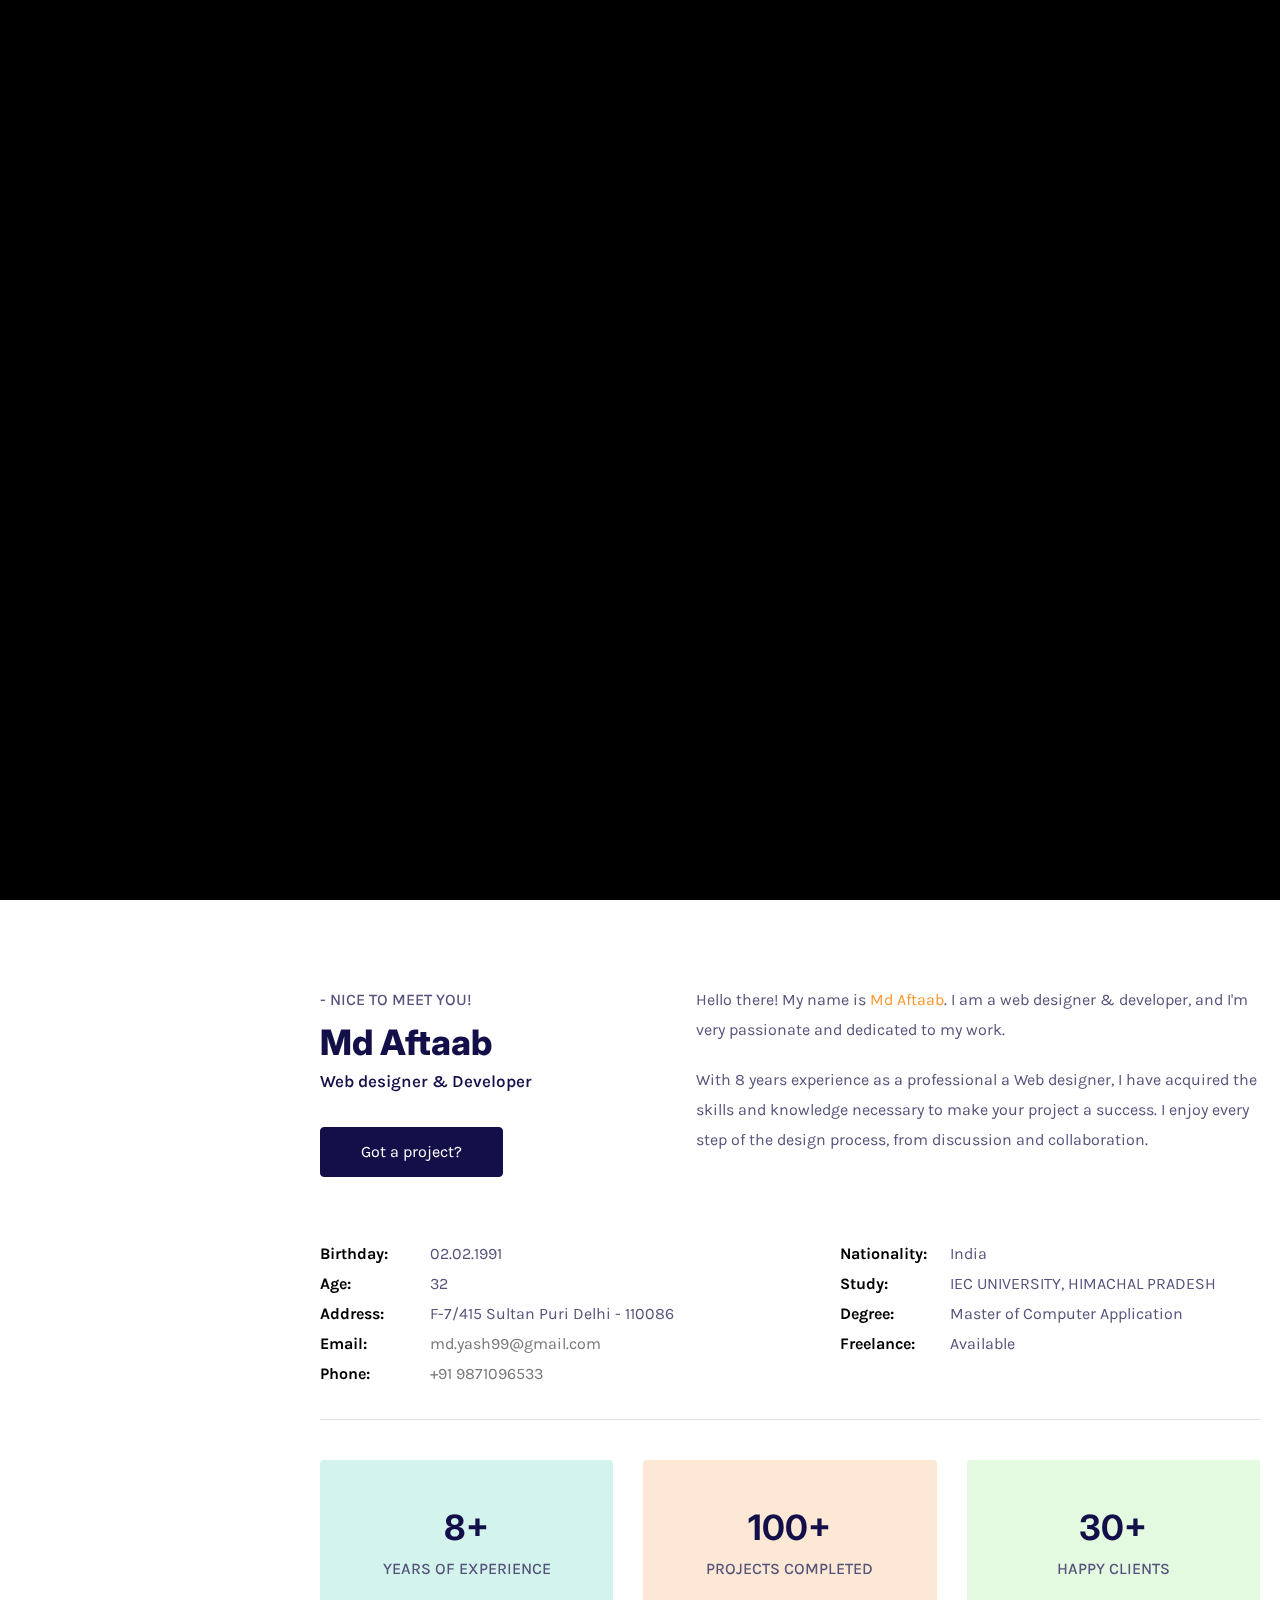
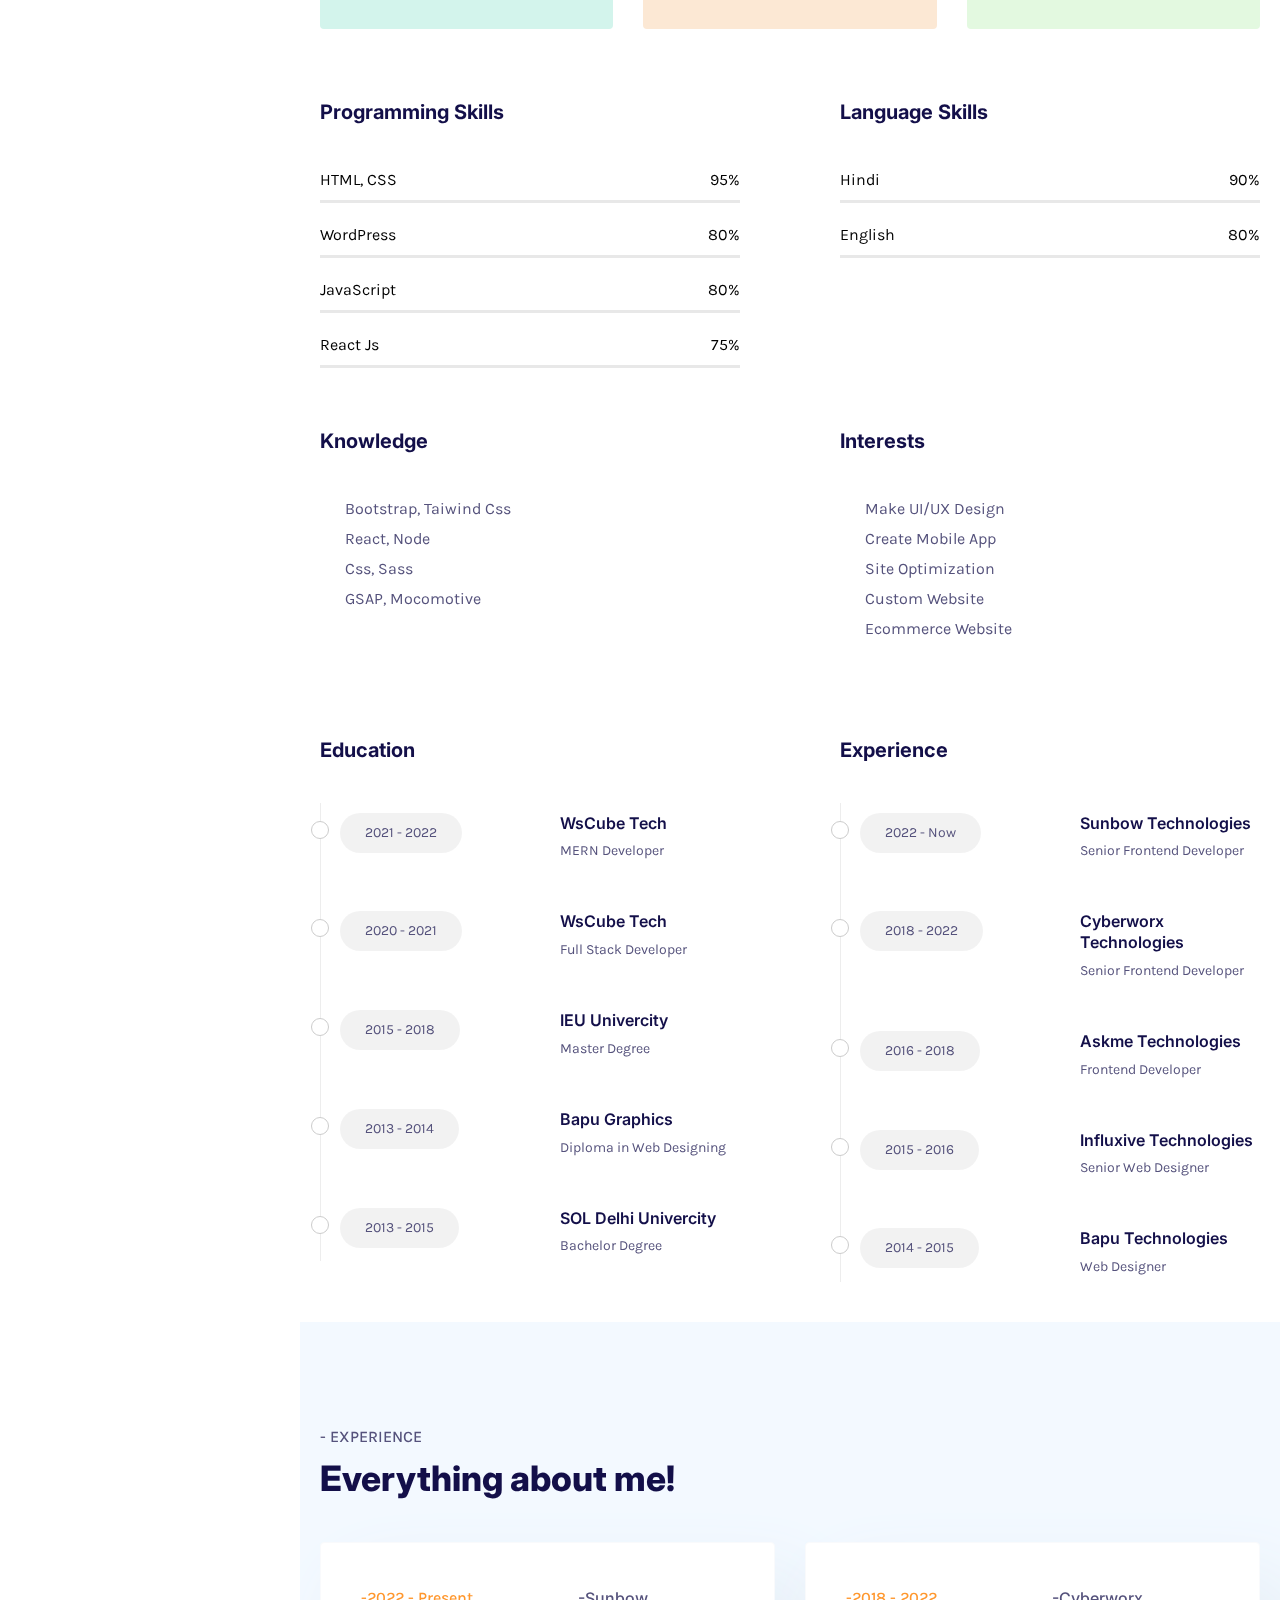
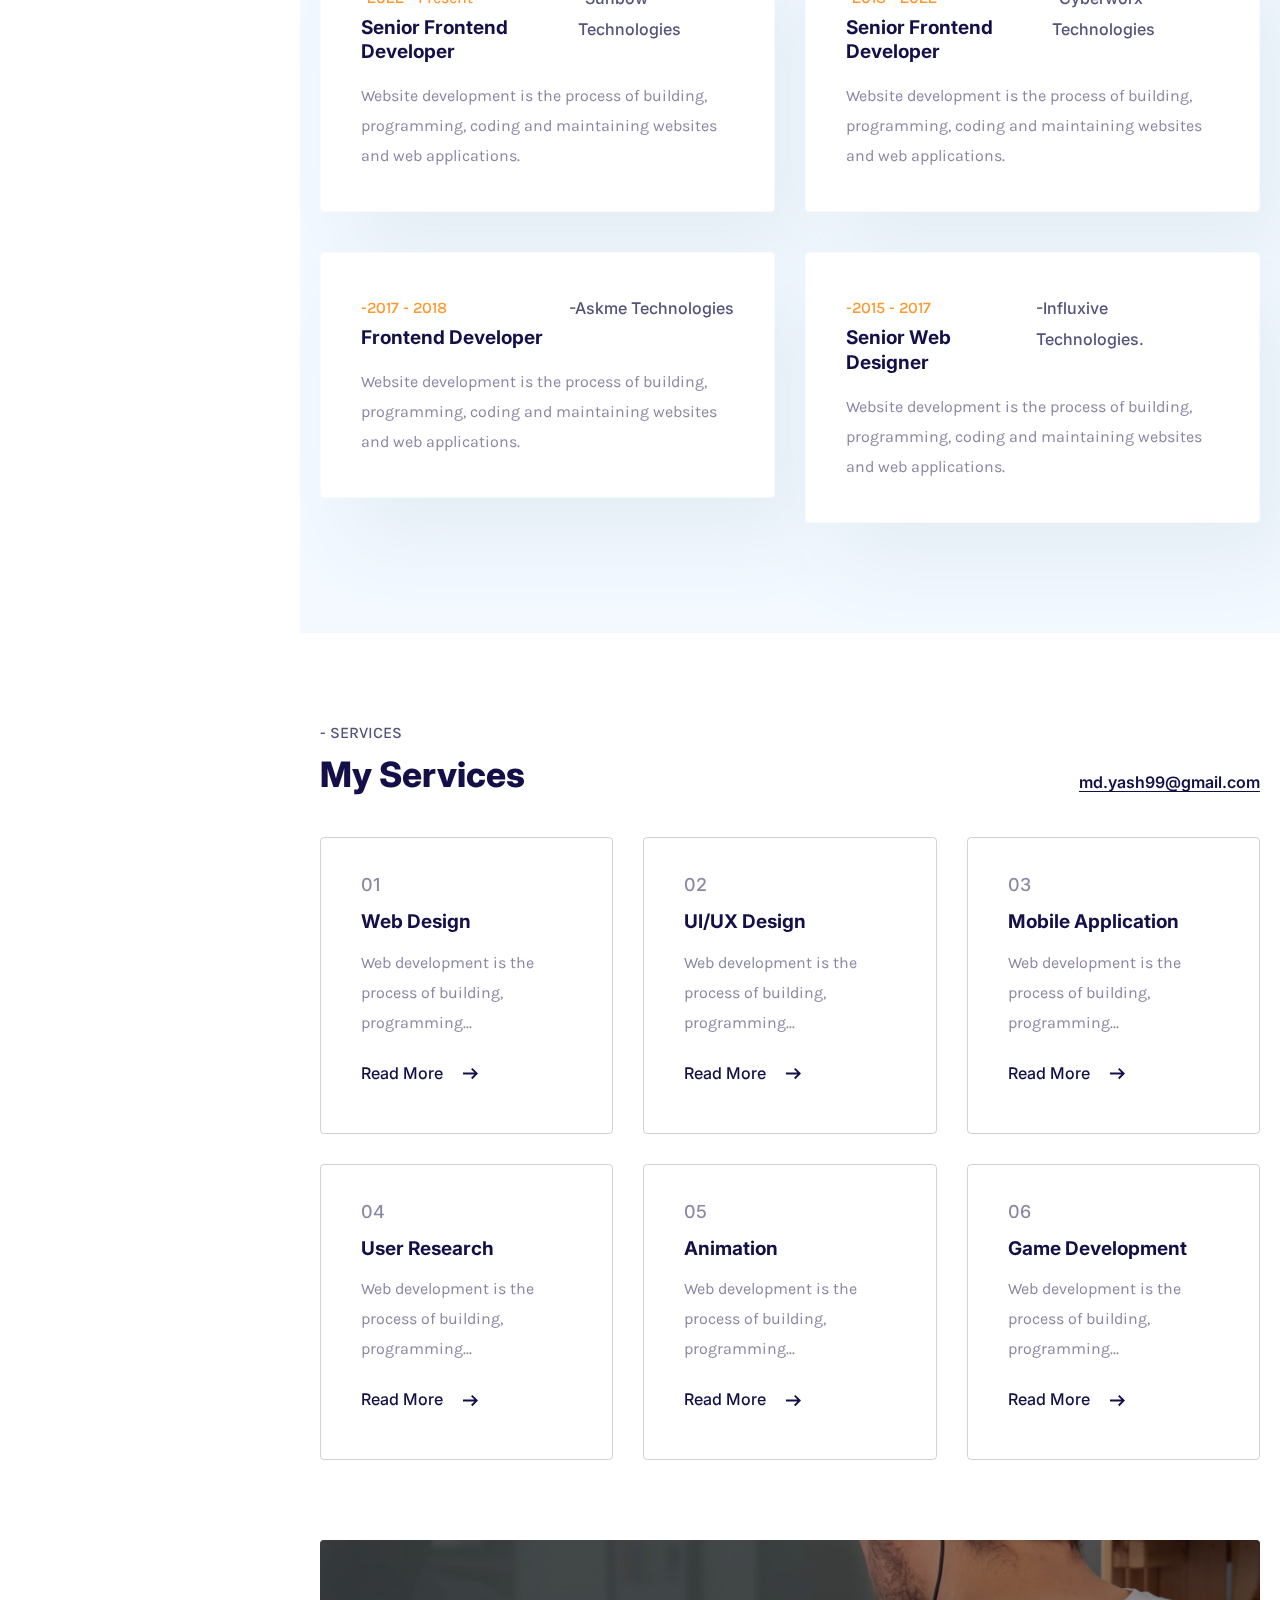
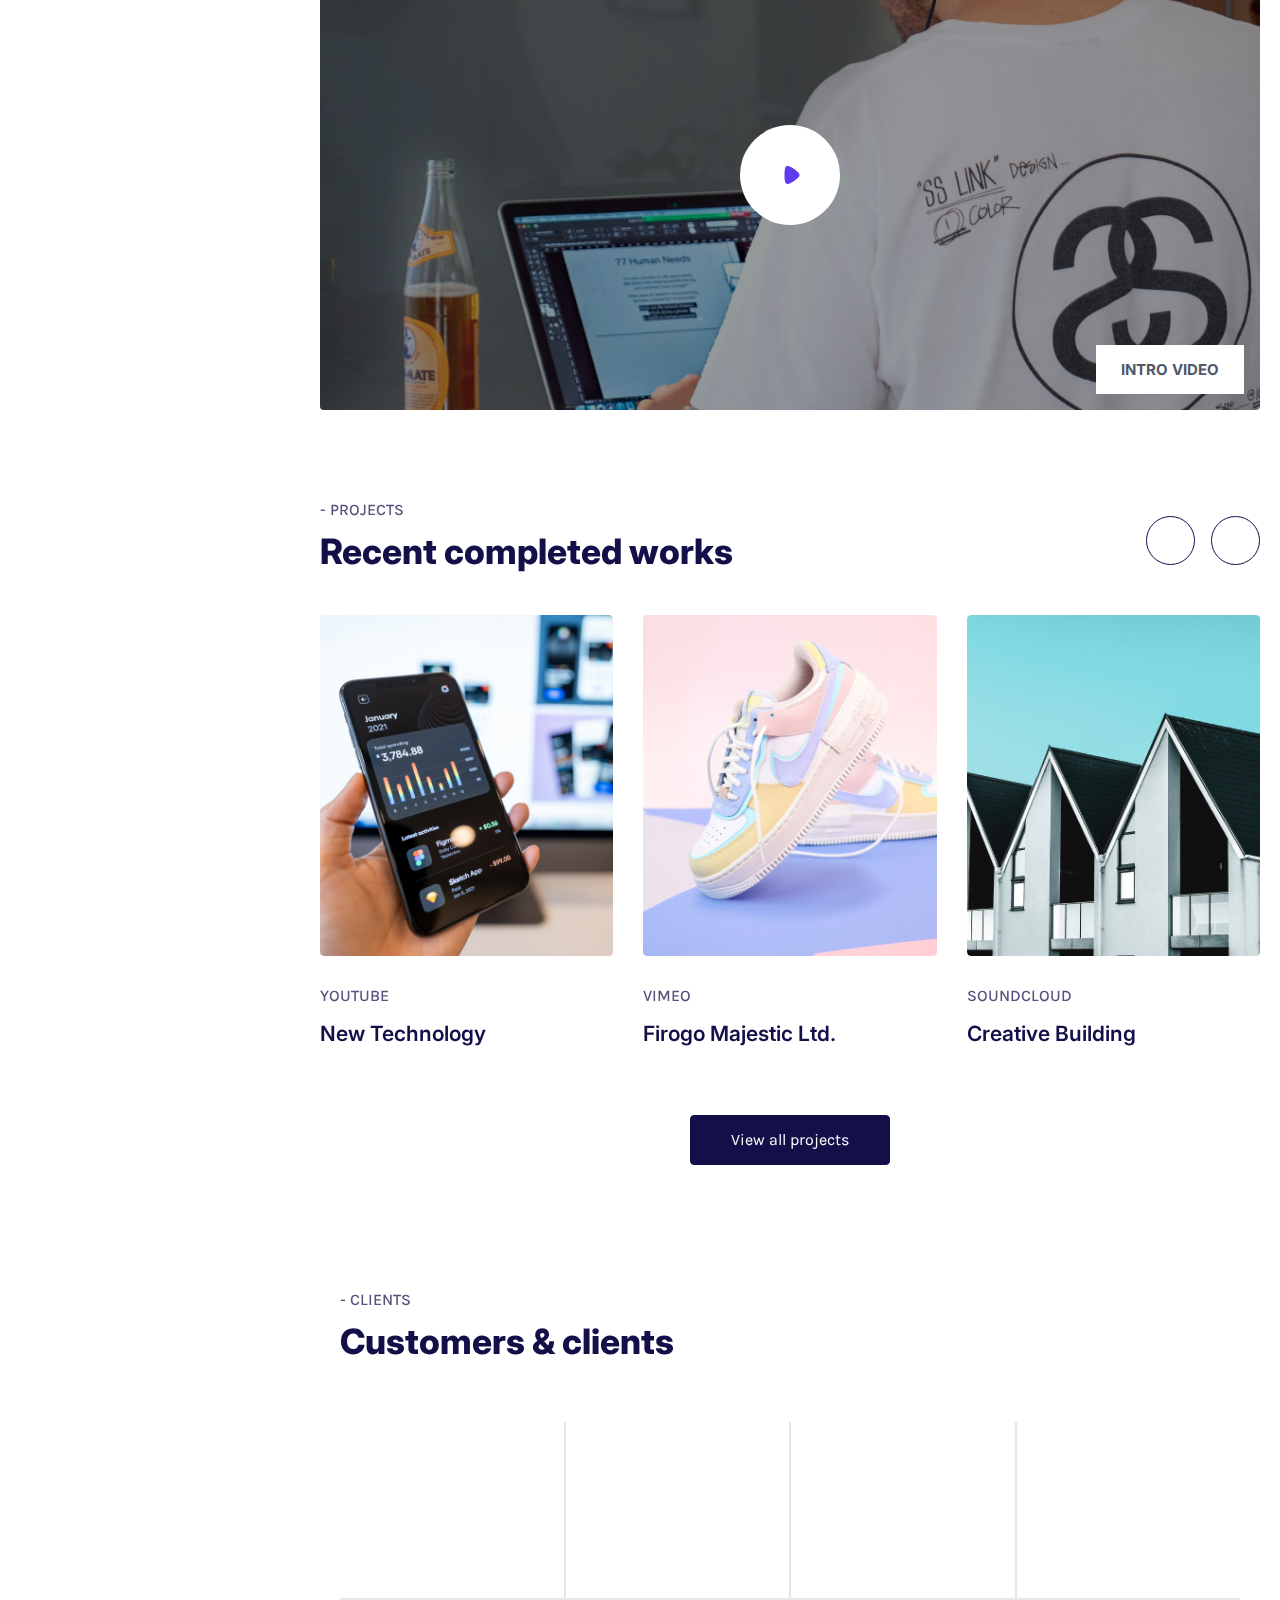
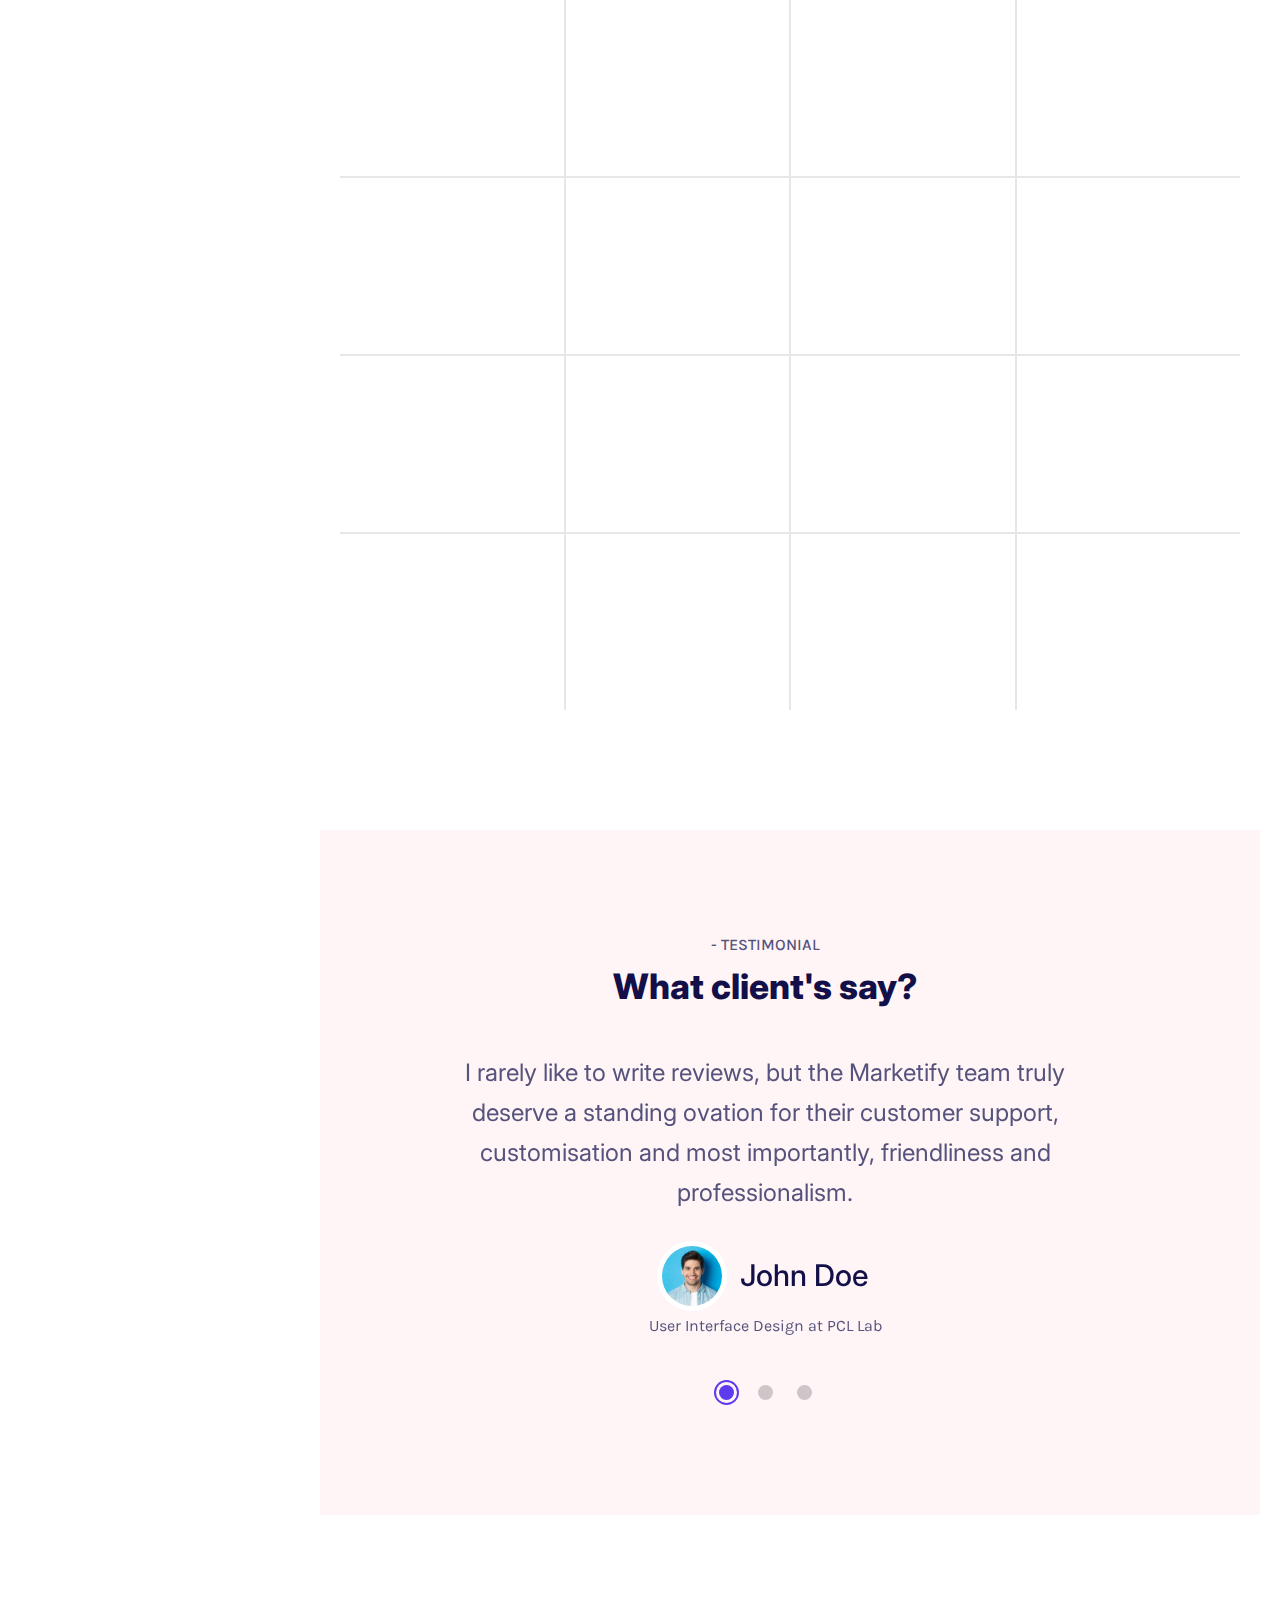
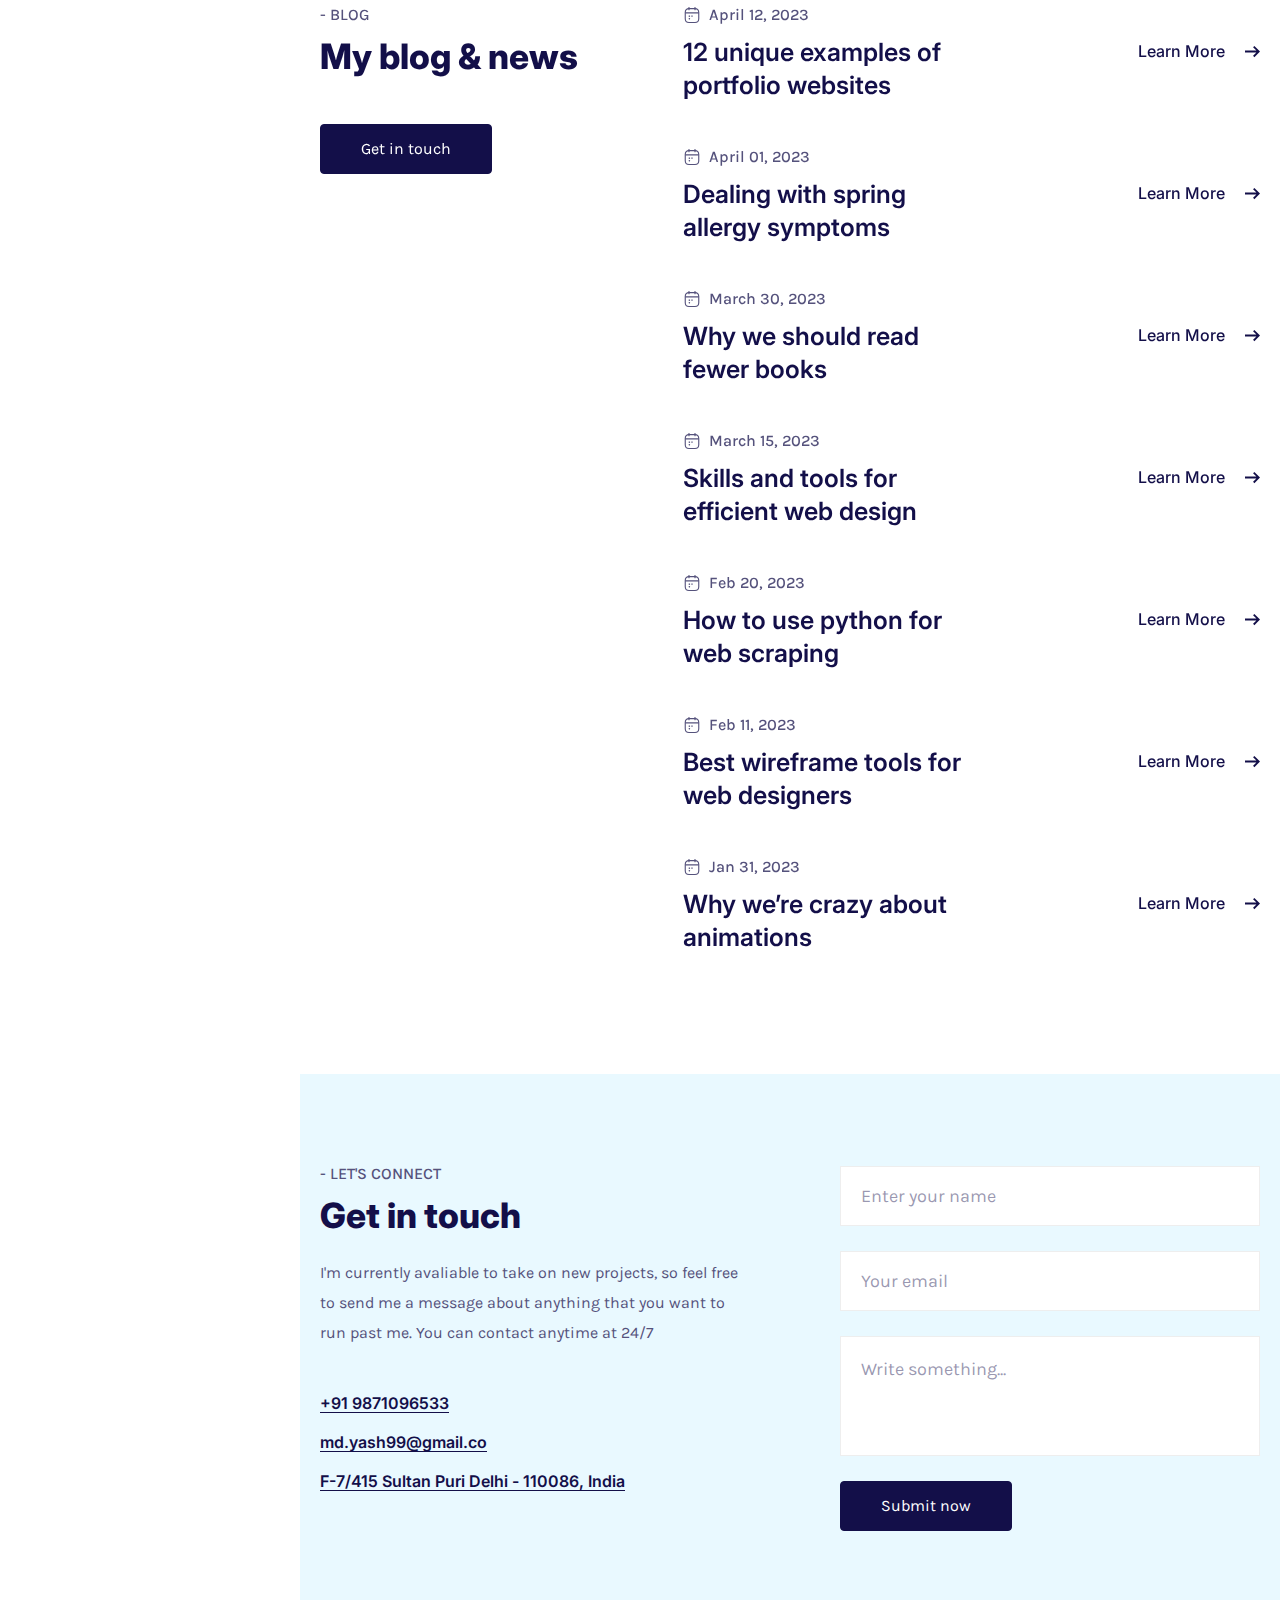
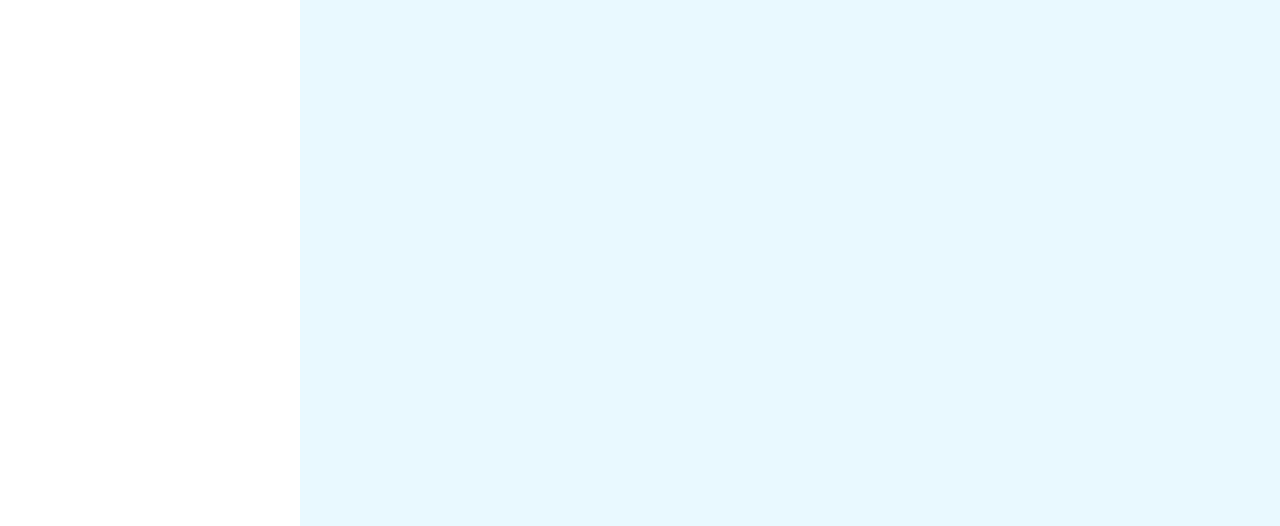
==== index.html @ 82d93723 "add portfolio files" ====
<!DOCTYPE html>
<!--[if lt IE 7 ]><html class="ie ie6" lang="en"> <![endif]-->
<!--[if IE 7 ]><html class="ie ie7" lang="en"> <![endif]-->
<!--[if IE 8 ]><html class="ie ie8" lang="en"> <![endif]-->
<!--[if (gte IE 9)|!(IE)]><!--><html lang="en"> <!--<![endif]-->
<head>
	<meta http-equiv="Content-Type" content="text/html; charset=utf-8" />
	<meta name="description" content="Name of your web site">
	<meta name="author" content="Aftaab">
	<meta name="viewport" content="width=device-width, initial-scale=1, maximum-scale=1">
	<title>Md Aftaab</title>
	<link href="https://fonts.googleapis.com/css2?family=Karla:ital,wght@0,200;0,300;0,400;0,500;0,600;0,700;0,800;1,200;1,300;1,400;1,500;1,600;1,700;1,800&amp;display=swap" rel="stylesheet">
	<link href="https://fonts.googleapis.com/css2?family=Inter:wght@100;200;300;400;500;600;700;800;900&amp;display=swap" rel="stylesheet">
	<link href="https://fonts.googleapis.com/css2?family=Kristi&amp;display=swap" rel="stylesheet">
	<link rel="stylesheet" type="text/css" href="css/plugins.css" />
	<link rel="stylesheet" type="text/css" href="css/style.css" />
	<!--[if lt IE 9]> <script type="text/javascript" src="js/modernizr.custom.js"></script> <![endif]-->
</head>
<body>
	<div id="preloader">
		<div class="loader_line"></div>
	</div>
	<div class="elisc_tm_all_wrap" data-magic-cursor="show">
		<div class="dodo_tm_one_page_wrapper">
			<div class="elisc_tm_topbar">
				<div class="topbar_inner">
					<div class="logo" data-type="image">
						<a class="image" href="#"><img src="img/logo/logo.png" alt /></a>
						<a class="text" href="#"><span>Md. Aftaab</span></a>
					</div>
					<div class="trigger">
						<div class="hamburger hamburger--slider">
							<div class="hamburger-box">
								<div class="hamburger-inner"></div>
							</div>
						</div>
					</div>
				</div>
			</div>
			<div class="elisc_tm_mobile_menu">
				<div class="inner">
					<div class="wrapper">
						<div class="avatar">
							<div class="image" data-img-url="img/about/1.jpg"></div>
						</div>
						<div class="menu_list">
							<ul class="anchor_nav">
								<li class="current"><a href="#home">Home</a></li>
								<li><a href="#about">About</a></li>
								<li><a href="#service">Services</a></li>
								<li><a href="#portfolio">Portfolio</a></li>
								<li><a href="#news">Blog</a></li>
								<li><a href="#contact">Contact</a></li>
							</ul>
						</div>
						<div class="social">
							<ul>
								<li><a href="#"><img class="svg" src="img/svg/social/facebook.svg" alt /></a></li>
								<li><a href="#"><img class="svg" src="img/svg/social/twitter.svg" alt /></a></li>
								<li><a href="#"><img class="svg" src="img/svg/social/instagram.svg" alt /></a></li>
								<li><a href="#"><img class="svg" src="img/svg/social/dribbble.svg" alt /></a></li>
								<li><a href="#"><img class="svg" src="img/svg/social/tik-tok.svg" alt /></a></li>
							</ul>
						</div>
						<div class="copyright">
							<p>Copyright &copy; 2023</p>
						</div>
					</div>
				</div>
			</div>
			<div class="elisc_tm_sidebar">
				<div class="sidebar_inner">
					<div class="author">
						<div class="image">
							<img src="img/thumbs/1-1.jpg" alt />
							<div class="main" data-img-url="img/about/1.jpg"></div>
						</div>
						<div class="name">
							<h3><span>Md Aftaab<span class="back">Md Aftaab</span></span></h3>
						</div>
					</div>
					<div class="menu scrollable">
						<ul class="anchor_nav">
							<li class="current"><a href="#home">Home</a></li>
							<li><a href="#about">About</a></li>
							<li><a href="#service">Services</a></li>
							<li><a href="#portfolio">Portfolio</a></li>
							<li><a href="#news">Blog</a></li>
							<li><a href="#contact">Contact</a></li>
						</ul>
					</div>
					<div class="copyright">
						<div class="social">
							<ul>
								<li><a href="https://www.facebook.com/md.yash99" target="_blank"><i class="icon-facebook-1"></i></a></li>
								<li><a href="https://www.linkedin.com/in/md-aftaab/" target="_blank"><i class="icon-linkedin-1"></i></a></li>
								<li><a href="https://github.com/mdaftaab" target="_blank"><i class="icon-github-1"></i></a></li>
							</ul>
						</div>
						<div class="text">
							<p>Copyright © 2023 Md Aftaab. All rights reserved.</p>
						</div>
					</div>
				</div>
			</div>
			<div class="elisc_tm_mainpart">
				<div class="mainpart_inner">
					<div class="elisc_tm_section animated" id="home">
						<div class="elisc_tm_home">
							<div class="tm_content">
								<div class="details">
									<div class="left">
										<div class="title">
											<h3>Hi, I'm <span class="blueColor">Aftaab!</span></h3>
											<h3>
											<span class="cd-headline rotate-1">
												<span class="blc">Creative</span>
												<span class="cd-words-wrapper">
													<b class="is-visible">Designer</b>
													<b>Coder</b>
													<b>Player</b>
												</span>
											</span>
											</h3>
											<h3>Based in India</h3>
										</div>
										<div class="subtitle">
											<p>I'm a Florida based web designer &amp; front‑end developer with <span class="blueColor">10+ years</span> of experience</p>
										</div>
										<div class="buttons">
											<div class="elisc_tm_button">
												<a class="anchor" href="#">Download CV</a>
											</div>
											<div class="elisc_tm_button" data-style="border">
												<a class="anchor" href="#contact">Let's talk</a>
											</div>
										</div>
										<div class="info">
											<ul>
												<li><a href="tel:+91 9871096533">+91 9871 096 533</a></li>
												<li><a href="emailto:md.yash99@gmail.com"><span class="__cf_email__">md.yash99@gmail.com</span></a></li>
												<li><a class="href_location" href="#">New Delhi, India</a></li>
											</ul>
										</div>
									</div>
									<div class="right">
										<img src="img/about/2.png" alt />
									</div>
								</div>
							</div>
						</div>
					</div>
					<div class="elisc_tm_section" id="about">
						<div class="elisc_tm_about">
							<div class="tm_content">
								<div class="elisc_tm_biography">
									<div class="left">
										<div class="title">
											<span class="mini">- Nice to meet you!</span>
											<h3 class="name">Md Aftaab</h3>
											<span class="job">
												<span class="cd-headline rotate-1">
													<span class="blc">Web designer &amp;</span>
													<span class="cd-words-wrapper">
														<b class="is-visible">Developer</b>
														<b>Coder</b>
														<b>Player</b>
													</span>
												</span>
											</span>
										</div>
										<div class="elisc_tm_button">
											<a class="anchor" href="#portfolio">Got a project?</a>
										</div>
									</div>
									<div class="right">
										<div class="text">
											<p>Hello there! My name is <span class="yellowColor">Md Aftaab</span>. I am a web designer &amp; developer, and I'm very passionate and dedicated to my work.</p>
											<p>With 8 years experience as a professional a Web designer, I have acquired the skills and knowledge necessary to make your project a success. I enjoy every step of the design process, from discussion and collaboration.</p>
										</div>
									</div>
								</div>
								<div class="row">
									<div class="tokyo_tm_short_info">
								<div class="left">
									<div class="tokyo_tm_info">
										<ul>
											<li><span>Birthday:</span><span>02.02.1991</span></li>
											<li><span>Age:</span><span>32</span></li>
											<li><span>Address:</span><span>F-7/415 Sultan Puri Delhi - 110086</span></li>
											<li><span>Email:</span><span><a href="#">md.yash99@gmail.com</a></span></li>
											<li><span>Phone:</span><span><a href="tel:+91 9871096533">+91 9871096533</a></span></li>
										</ul>
									</div>
								</div>
								<div class="right">
									<div class="tokyo_tm_info">
										<ul>
											<li><span>Nationality:</span><span>India</span></li>
											<li><span>Study:</span><span>IEC UNIVERSITY, HIMACHAL PRADESH</span></li>
											<li><span>Degree:</span><span>Master of Computer Application</span></li>
											<li><span>Freelance:</span><span>Available</span></li>
										</ul>
									</div>
								</div>
							</div>
								</div>
								<div class="elisc_tm_counter">
									<ul>
										<li>
											<div class="list_inner">
												<h3>8+</h3>
												<span>Years of Experience</span>
											</div>
										</li>
										<li>
											<div class="list_inner">
												<h3>100+</h3>
												<span>Projects Completed</span>
											</div>
										</li>
										<li>
											<div class="list_inner">
												<h3>30+</h3>
												<span>Happy Clients</span>
											</div>
										</li>
									</ul>
								</div>
								<div class="tokyo_tm_progressbox">
						<div class="container">
							<div class="in">
								<div class="left">
									<div class="tokyo_section_title">
										<h3>Programming Skills</h3>
									</div>
									<div class="tokyo_progress">
										<div class="progress_inner" data-value="95">
											<span><span class="label">HTML, CSS</span><span class="number">95%</span></span>
											<div class="background"><div class="bar"><div class="bar_in"></div></div></div>
										</div>
										<div class="progress_inner" data-value="80">
											<span><span class="label">WordPress</span><span class="number">80%</span></span>
											<div class="background"><div class="bar"><div class="bar_in"></div></div></div>
										</div>
										<div class="progress_inner" data-value="80">
											<span><span class="label">JavaScript</span><span class="number">80%</span></span>
											<div class="background"><div class="bar"><div class="bar_in"></div></div></div>
										</div>
										<div class="progress_inner" data-value="75">
											<span><span class="label">React Js</span><span class="number">75%</span></span>
											<div class="background"><div class="bar"><div class="bar_in"></div></div></div>
										</div>
									</div>
								</div>
								<div class="right">
									<div class="tokyo_section_title">
										<h3>Language Skills</h3>
									</div>
									<div class="tokyo_progress">
										<div class="progress_inner" data-value="90">
											<span><span class="label">Hindi</span><span class="number">90%</span></span>
											<div class="background"><div class="bar"><div class="bar_in"></div></div></div>
										</div>
										<div class="progress_inner" data-value="80">
											<span><span class="label">English</span><span class="number">80%</span></span>
											<div class="background"><div class="bar"><div class="bar_in"></div></div></div>
										</div>
									</div>
								</div>
							</div>
						</div>
					</div>
					<div class="tokyo_tm_skillbox">
						<div class="container">
							<div class="in">
								<div class="left">
									<div class="tokyo_section_title">
										<h3>Knowledge</h3>
									</div>
									<div class="tokyo_tm_skill_list">
										<ul>
											<li>
												<span><img class="svg" src="img/svg/rightarrow.svg" alt />Bootstrap, Taiwind Css</span>
											</li>
											<li>
												<span><img class="svg" src="img/svg/rightarrow.svg" alt />React, Node</span>
											</li>
											<li>
												<span><img class="svg" src="img/svg/rightarrow.svg" alt />Css, Sass</span>
											</li>
											<li>
												<span><img class="svg" src="img/svg/rightarrow.svg" alt />GSAP, Mocomotive</span>
											</li>
										</ul>
									</div>
								</div>
								<div class="right">
									<div class="tokyo_section_title">
										<h3>Interests</h3>
									</div>
									<div class="tokyo_tm_skill_list">
										<ul>
											<li>
												<span><img class="svg" src="img/svg/rightarrow.svg" alt />Make UI/UX Design</span>
											</li>
											<li>
												<span><img class="svg" src="img/svg/rightarrow.svg" alt />Create Mobile App</span>
											</li>
											<li>
												<span><img class="svg" src="img/svg/rightarrow.svg" alt />Site Optimization</span>
											</li>
											<li>
												<span><img class="svg" src="img/svg/rightarrow.svg" alt />Custom Website</span>
											</li>
											<li>
												<span><img class="svg" src="img/svg/rightarrow.svg" alt />Ecommerce Website</span>
											</li>
										</ul>
									</div>
								</div>
							</div>
						</div>
					</div>
					<div class="tokyo_tm_resumebox">
						<div class="container">
							<div class="in">
								<div class="left">
									<div class="tokyo_section_title">
										<h3>Education</h3>
									</div>
									<div class="tokyo_tm_resume_list">
										<ul>
											<li>
												<div class="list_inner">
													<div class="time">
														<span>2021 - 2022</span>
													</div>
													<div class="place">
														<h3>WsCube Tech</h3>
														<span>MERN Developer</span>
													</div>
												</div>
											</li>
											<li>
												<div class="list_inner">
													<div class="time">
														<span>2020 - 2021</span>
													</div>
													<div class="place">
														<h3>WsCube Tech</h3>
														<span>Full Stack Developer</span>
													</div>
												</div>
											</li>
											<li>
												<div class="list_inner">
													<div class="time">
														<span>2015 - 2018</span>
													</div>
													<div class="place">
														<h3>IEU Univercity</h3>
														<span>Master Degree</span>
													</div>
												</div>
											</li>
											<li>
												<div class="list_inner">
													<div class="time">
														<span>2013 - 2014</span>
													</div>
													<div class="place">
														<h3>Bapu Graphics</h3>
														<span>Diploma in Web Designing</span>
													</div>
												</div>
											</li>
											<li>
												<div class="list_inner">
													<div class="time">
														<span>2013 - 2015</span>
													</div>
													<div class="place">
														<h3>SOL Delhi Univercity</h3>
														<span>Bachelor Degree</span>
													</div>
												</div>
											</li>
										</ul>
									</div>
								</div>
								<div class="right">
									<div class="tokyo_section_title">
										<h3>Experience</h3>
									</div>
									<div class="tokyo_tm_resume_list">
										<ul>
											<li>
												<div class="list_inner">
													<div class="time">
														<span>2022 - Now</span>
													</div>
													<div class="place">
														<h3>Sunbow Technologies</h3>
														<span>Senior Frontend Developer</span>
													</div>
												</div>
											</li>
											<li>
												<div class="list_inner">
													<div class="time">
														<span>2018 - 2022</span>
													</div>
													<div class="place">
														<h3>Cyberworx Technologies</h3>
														<span>Senior Frontend Developer</span>
													</div>
												</div>
											</li>
											<li>
												<div class="list_inner">
													<div class="time">
														<span>2016 - 2018</span>
													</div>
													<div class="place">
														<h3>Askme Technologies</h3>
														<span>Frontend Developer</span>
													</div>
												</div>
											</li>
											<li>
												<div class="list_inner">
													<div class="time">
														<span>2015 - 2016</span>
													</div>
													<div class="place">
														<h3>Influxive Technologies</h3>
														<span>Senior Web Designer</span>
													</div>
												</div>
											</li>
											<li>
												<div class="list_inner">
													<div class="time">
														<span>2014 - 2015</span>
													</div>
													<div class="place">
														<h3>Bapu Technologies</h3>
														<span>Web Designer</span>
													</div>
												</div>
											</li>
										</ul>
									</div>
								</div>
							</div>
						</div>
					</div>
							</div>
							<div class="elisc_tm_experience">
								<div class="tm_content">
									<div class="elisc_tm_title">
										<span>- Experience</span>
										<h3>Everything about me!</h3>
									</div>
									<div class="list">
										<ul>
											<li>
												<img class="popup_image" src="img/experience/1.jpg" alt />
												<div class="list_inner">
													<div class="short">
														<div class="job">
															<span class="yellowColor">-2022 - Present</span>
															<h3>Senior Frontend Developer</h3>
														</div>
														<div class="place">
															<span>-Sunbow Technologies</span>
														</div>
													</div>
													<div class="text">
														<p>Website development is the process of building, programming, coding and maintaining websites and web applications.</p>
													</div>
													<a class="elisc_tm_full_link" href="#"></a>
													<div class="hidden_details">
														<div class="descriptions">
															<p>Aftaab is a leading web design agency with an award-winning design team that creates innovative, effective websites that capture your brand, improve your conversion rates, and maximize your revenue to help grow your business and achieve your goals.</p>
															<p>In today’s digital world, your website is the first interaction consumers have with your business. That's why almost 95 percent of a user’s first impression relates to web design. It’s also why web design services can have an immense impact on your company’s bottom line.</p>
															<p>That’s why more companies are not only reevaluating their website’s design but also partnering with Elisc, the web design agency that’s driven more than $2.4 billion in revenue for its clients. With over 50 web design awards under our belt, we're confident we can design a custom website that drives sales for your unique business.</p>
														</div>
													</div>
												</div>
											</li>
											<li>
												<img class="popup_image" src="img/experience/2.jpg" alt />
												<div class="list_inner">
													<div class="short">
														<div class="job">
															<span class="yellowColor">-2018 - 2022</span>
															<h3>Senior Frontend Developer</h3>
														</div>
														<div class="place">
															<span>-Cyberworx Technologies</span>
														</div>
													</div>
													<div class="text">
														<p>Website development is the process of building, programming, coding and maintaining websites and web applications.</p>
													</div>
													<a class="elisc_tm_full_link" href="#"></a>
													<div class="hidden_details">
														<div class="descriptions">
															<p>Aftaab is a leading web design agency with an award-winning design team that creates innovative, effective websites that capture your brand, improve your conversion rates, and maximize your revenue to help grow your business and achieve your goals.</p>
															<p>In today’s digital world, your website is the first interaction consumers have with your business. That's why almost 95 percent of a user’s first impression relates to web design. It’s also why web design services can have an immense impact on your company’s bottom line.</p>
															<p>That’s why more companies are not only reevaluating their website’s design but also partnering with Elisc, the web design agency that’s driven more than $2.4 billion in revenue for its clients. With over 50 web design awards under our belt, we're confident we can design a custom website that drives sales for your unique business.</p>
														</div>
													</div>
												</div>
											</li>
											<li>
												<img class="popup_image" src="img/experience/3.jpg" alt />
												<div class="list_inner">
													<div class="short">
														<div class="job">
															<span class="yellowColor">-2017 - 2018</span>
															<h3>Frontend Developer</h3>
														</div>
														<div class="place">
															<span>-Askme Technologies</span>
														</div>
													</div>
													<div class="text">
														<p>Website development is the process of building, programming, coding and maintaining websites and web applications.</p>
													</div>
													<a class="elisc_tm_full_link" href="#"></a>
													<div class="hidden_details">
														<div class="descriptions">
															<p>Aftaab is a leading web design agency with an award-winning design team that creates innovative, effective websites that capture your brand, improve your conversion rates, and maximize your revenue to help grow your business and achieve your goals.</p>
															<p>In today’s digital world, your website is the first interaction consumers have with your business. That's why almost 95 percent of a user’s first impression relates to web design. It’s also why web design services can have an immense impact on your company’s bottom line.</p>
															<p>That’s why more companies are not only reevaluating their website’s design but also partnering with Elisc, the web design agency that’s driven more than $2.4 billion in revenue for its clients. With over 50 web design awards under our belt, we're confident we can design a custom website that drives sales for your unique business.</p>
														</div>
													</div>
												</div>
											</li>
											<li>
												<img class="popup_image" src="img/experience/4.jpg" alt />
												<div class="list_inner">
													<div class="short">
														<div class="job">
															<span class="yellowColor">-2015 - 2017</span>
															<h3>Senior Web Designer</h3>
														</div>
														<div class="place">
															<span>-Influxive Technologies.</span>
														</div>
													</div>
													<div class="text">
														<p>Website development is the process of building, programming, coding and maintaining websites and web applications.</p>
													</div>
													<a class="elisc_tm_full_link" href="#"></a>
													<div class="hidden_details">
														<div class="descriptions">
															<p>Elisc is a leading web design agency with an award-winning design team that creates innovative, effective websites that capture your brand, improve your conversion rates, and maximize your revenue to help grow your business and achieve your goals.</p>
															<p>In today’s digital world, your website is the first interaction consumers have with your business. That's why almost 95 percent of a user’s first impression relates to web design. It’s also why web design services can have an immense impact on your company’s bottom line.</p>
															<p>That’s why more companies are not only reevaluating their website’s design but also partnering with Elisc, the web design agency that’s driven more than $2.4 billion in revenue for its clients. With over 50 web design awards under our belt, we're confident we can design a custom website that drives sales for your unique business.</p>
														</div>
													</div>
												</div>
											</li>
										</ul>
									</div>
								</div>
							</div>
						</div>
					</div>
					<div class="elisc_tm_section" id="service">
						<div class="elisc_tm_services">
							<div class="tm_content">
								<div class="elisc_tm_service_title">
									<div class="elisc_tm_title">
										<span>- Services</span>
										<h3>My Services</h3>
									</div>
									<a href="emailto:md.yash99@gmail.com"><span class="__cf_email__">md.yash99@gmail.com</span></a>
								</div>
								<div class="service_list">
									<ul>
										<li>
											<img class="popup_image" src="img/service/2.jpg" alt />
											<div class="list_inner">
												<div class="details">
													<div class="title">
														<span>01</span>
														<h3>Web Design</h3>
													</div>
													<div class="text">
														<p>Web development is the process of building, programming...</p>
													</div>
													<div class="elisc_tm_read_more">
														<a href="#">Read More<span><img class="svg" src="img/svg/rightArrow.svg" alt /></span></a>
													</div>
												</div>
												<a class="elisc_tm_full_link" href="#"></a>
												<div class="hidden_details">
													<div class="descriptions">
														<p>Aftaab is a leading web design agency with an award-winning design team that creates innovative, effective websites that capture your brand, improve your conversion rates, and maximize your revenue to help grow your business and achieve your goals.</p>
														<p>In today’s digital world, your website is the first interaction consumers have with your business. That's why almost 95 percent of a user’s first impression relates to web design. It’s also why web design services can have an immense impact on your company’s bottom line.</p>
														<p>That’s why more companies are not only reevaluating their website’s design but also partnering with Elisc, the web design agency that’s driven more than $2.4 billion in revenue for its clients. With over 50 web design awards under our belt, we're confident we can design a custom website that drives sales for your unique business.</p>
													</div>
												</div>
											</div>
										</li>
										<li>
											<img class="popup_image" src="img/service/3.jpg" alt />
											<div class="list_inner">
												<div class="details">
													<div class="title">
														<span>02</span>
														<h3>UI/UX Design</h3>
													</div>
													<div class="text">
														<p>Web development is the process of building, programming...</p>
													</div>
													<div class="elisc_tm_read_more">
														<a href="#">Read More<span><img class="svg" src="img/svg/rightArrow.svg" alt /></span></a>
													</div>
												</div>
												<a class="elisc_tm_full_link" href="#"></a>
												<div class="hidden_details">
													<div class="descriptions">
														<p>Elisc is a leading web design agency with an award-winning design team that creates innovative, effective websites that capture your brand, improve your conversion rates, and maximize your revenue to help grow your business and achieve your goals.</p>
														<p>In today’s digital world, your website is the first interaction consumers have with your business. That's why almost 95 percent of a user’s first impression relates to web design. It’s also why web design services can have an immense impact on your company’s bottom line.</p>
														<p>That’s why more companies are not only reevaluating their website’s design but also partnering with Elisc, the web design agency that’s driven more than $2.4 billion in revenue for its clients. With over 50 web design awards under our belt, we're confident we can design a custom website that drives sales for your unique business.</p>
													</div>
												</div>
											</div>
										</li>
										<li>
											<img class="popup_image" src="img/service/4.jpg" alt />
											<div class="list_inner">
												<div class="details">
													<div class="title">
														<span>03</span>
														<h3>Mobile Application</h3>
													</div>
													<div class="text">
														<p>Web development is the process of building, programming...</p>
													</div>
													<div class="elisc_tm_read_more">
														<a href="#">Read More<span><img class="svg" src="img/svg/rightArrow.svg" alt /></span></a>
													</div>
												</div>
												<a class="elisc_tm_full_link" href="#"></a>
												<div class="hidden_details">
													<div class="descriptions">
														<p>Elisc is a leading web design agency with an award-winning design team that creates innovative, effective websites that capture your brand, improve your conversion rates, and maximize your revenue to help grow your business and achieve your goals.</p>
														<p>In today’s digital world, your website is the first interaction consumers have with your business. That's why almost 95 percent of a user’s first impression relates to web design. It’s also why web design services can have an immense impact on your company’s bottom line.</p>
														<p>That’s why more companies are not only reevaluating their website’s design but also partnering with Elisc, the web design agency that’s driven more than $2.4 billion in revenue for its clients. With over 50 web design awards under our belt, we're confident we can design a custom website that drives sales for your unique business.</p>
													</div>
												</div>
											</div>
										</li>
										<li>
											<img class="popup_image" src="img/service/5.jpg" alt />
											<div class="list_inner">
												<div class="details">
													<div class="title">
														<span>04</span>
														<h3>User Research</h3>
													</div>
													<div class="text">
														<p>Web development is the process of building, programming...</p>
													</div>
													<div class="elisc_tm_read_more">
														<a href="#">Read More<span><img class="svg" src="img/svg/rightArrow.svg" alt /></span></a>
													</div>
												</div>
												<a class="elisc_tm_full_link" href="#"></a>
												<div class="hidden_details">
													<div class="descriptions">
														<p>Elisc is a leading web design agency with an award-winning design team that creates innovative, effective websites that capture your brand, improve your conversion rates, and maximize your revenue to help grow your business and achieve your goals.</p>
														<p>In today’s digital world, your website is the first interaction consumers have with your business. That's why almost 95 percent of a user’s first impression relates to web design. It’s also why web design services can have an immense impact on your company’s bottom line.</p>
														<p>That’s why more companies are not only reevaluating their website’s design but also partnering with Elisc, the web design agency that’s driven more than $2.4 billion in revenue for its clients. With over 50 web design awards under our belt, we're confident we can design a custom website that drives sales for your unique business.</p>
													</div>
												</div>
											</div>
										</li>
										<li>
											<img class="popup_image" src="img/service/6.jpg" alt />
											<div class="list_inner">
												<div class="details">
													<div class="title">
														<span>05</span>
														<h3>Animation</h3>
													</div>
													<div class="text">
														<p>Web development is the process of building, programming...</p>
													</div>
													<div class="elisc_tm_read_more">
														<a href="#">Read More<span><img class="svg" src="img/svg/rightArrow.svg" alt /></span></a>
													</div>
												</div>
												<a class="elisc_tm_full_link" href="#"></a>
												<div class="hidden_details">
													<div class="descriptions">
														<p>Elisc is a leading web design agency with an award-winning design team that creates innovative, effective websites that capture your brand, improve your conversion rates, and maximize your revenue to help grow your business and achieve your goals.</p>
														<p>In today’s digital world, your website is the first interaction consumers have with your business. That's why almost 95 percent of a user’s first impression relates to web design. It’s also why web design services can have an immense impact on your company’s bottom line.</p>
														<p>That’s why more companies are not only reevaluating their website’s design but also partnering with Elisc, the web design agency that’s driven more than $2.4 billion in revenue for its clients. With over 50 web design awards under our belt, we're confident we can design a custom website that drives sales for your unique business.</p>
													</div>
												</div>
											</div>
										</li>
										<li>
											<img class="popup_image" src="img/service/7.jpg" alt />
											<div class="list_inner">
												<div class="details">
													<div class="title">
														<span>06</span>
														<h3>Game Development</h3>
													</div>
													<div class="text">
														<p>Web development is the process of building, programming...</p>
													</div>
													<div class="elisc_tm_read_more">
														<a href="#">Read More<span><img class="svg" src="img/svg/rightArrow.svg" alt /></span></a>
													</div>
												</div>
												<a class="elisc_tm_full_link" href="#"></a>
												<div class="hidden_details">
													<div class="descriptions">
														<p>Elisc is a leading web design agency with an award-winning design team that creates innovative, effective websites that capture your brand, improve your conversion rates, and maximize your revenue to help grow your business and achieve your goals.</p>
														<p>In today’s digital world, your website is the first interaction consumers have with your business. That's why almost 95 percent of a user’s first impression relates to web design. It’s also why web design services can have an immense impact on your company’s bottom line.</p>
														<p>That’s why more companies are not only reevaluating their website’s design but also partnering with Elisc, the web design agency that’s driven more than $2.4 billion in revenue for its clients. With over 50 web design awards under our belt, we're confident we can design a custom website that drives sales for your unique business.</p>
													</div>
												</div>
											</div>
										</li>
									</ul>
								</div>
								<div class="elisc_tm_video">
									<img class="placeholder" src="img/thumbs/4-2.jpg" alt />
									<div class="image" data-img-url="img/service/1.jpg"></div>
									<div class="overlay"></div>
									<span class="play"><img class="svg" src="img/svg/play.svg" alt /></span>
									<div class="text">
										<h3>Intro Video</h3>
									</div>
									<a class="elisc_tm_full_link popup-youtube" href="https://www.youtube.com/watch?v=7e90gBu4pas"></a>
								</div>
							</div>
						</div>
					</div>
					<div class="elisc_tm_section" id="portfolio">
						<div class="elisc_tm_portfolio">
							<div class="tm_content">
								<div class="elisc_tm_portfolio_title">
									<div class="elisc_tm_title">
										<span>- Projects</span>
										<h3>Recent completed works</h3>
									</div>
									<div class="buttons">
										<a class="prev_button" href="#"><img class="svg" src="img/svg/prev.svg" alt /></a>
										<a class="next_button" href="#"><img class="svg" src="img/svg/next.svg" alt /></a>
									</div>
								</div>
								<div class="portfolio_list">
									<ul class="owl-carousel gallery_zoom">
										<li>
											<div class="list_inner">
												<div class="image">
													<img src="img/thumbs/31-36.jpg" alt />
													<div class="main" data-img-url="img/portfolio/1.jpg"></div>
													<a class="elisc_tm_full_link popup-youtube" href="https://www.youtube.com/watch?v=7e90gBu4pas"></a>
												</div>
												<div class="details">
													<span class="category"><a href="#">Youtube</a></span>
													<h3 class="title"><a class="line_effect popup-youtube" href="https://www.youtube.com/watch?v=7e90gBu4pas">New Technology</a></h3>
												</div>
											</div>
										</li>
										<li>
											<div class="list_inner">
												<div class="image">
													<img src="img/thumbs/31-36.jpg" alt />
													<div class="main" data-img-url="img/portfolio/2.jpg"></div>
													<a class="elisc_tm_full_link popup-vimeo" href="https://vimeo.com/337293658"></a>
												</div>
												<div class="details">
													<span class="category"><a href="#">Vimeo</a></span>
													<h3 class="title"><a class="line_effect popup-vimeo" href="https://vimeo.com/337293658">Firogo Majestic Ltd.</a></h3>
												</div>
											</div>
										</li>
										<li>
											<div class="list_inner">
												<div class="image">
													<img src="img/thumbs/31-36.jpg" alt />
													<div class="main" data-img-url="img/portfolio/3.jpg"></div>
													<a class="elisc_tm_full_link soundcloude_link mfp-iframe audio" href="https://w.soundcloud.com/player/?url=https%3A//api.soundcloud.com/tracks/471954807&amp;color=%23ff5500&amp;auto_play=true&amp;hide_related=false&amp;show_comments=true&amp;show_user=true&amp;show_reposts=false&amp;show_teaser=true&amp;visual=true"></a>
												</div>
												<div class="details">
													<span class="category"><a href="#">Soundcloud</a></span>
													<h3 class="title"><a class="line_effect soundcloude_link mfp-iframe audio" href="https://w.soundcloud.com/player/?url=https%3A//api.soundcloud.com/tracks/471954807&amp;color=%23ff5500&amp;auto_play=true&amp;hide_related=false&amp;show_comments=true&amp;show_user=true&amp;show_reposts=false&amp;show_teaser=true&amp;visual=true">Creative Building</a></h3>
												</div>
											</div>
										</li>
										<li>
											<div class="list_inner">
												<div class="image">
													<img src="img/thumbs/31-36.jpg" alt />
													<div class="main" data-img-url="img/portfolio/4.jpg"></div>
													<a class="elisc_tm_full_link portfolio_popup" href="#"></a>
												</div>
												<div class="details">
													<span class="category"><a href="#">Modalbox</a></span>
													<h3 class="title"><a class="line_effect portfolio_popup" href="#">Beautiful Boat</a></h3>
												</div>
											</div>
											<div class="hidden_content_portfolio">
												<div class="popup_details">
													<div class="main_details">
														<div class="textbox">
															<p>We live in a world where we need to move quickly and iterate on our ideas as flexibly as possible. Building mockups strikes the ideal balance ease of modification. Building mockups strikes the ideal balance ease of modification.</p>
															<p>Mockups are useful both for the creative phase of the project - for instance when you're trying to figure out your user flows or the proper visual hierarchy - and the production phase when they phase when they will represent the target product. Building mockups strikes the ideal balance ease of modification.</p>
														</div>
														<div class="detailbox">
															<ul>
																<li>
																	<span class="first">Client</span>
																	<span>Alvaro Morata</span>
																</li>
																<li>
																	<span class="first">Category</span>
																	<span><a href="#">Modalbox</a></span>
																</li>
																<li>
																	<span class="first">Date</span>
																	<span>April 10, 2023</span>
																</li>
																<li>
																	<span class="first">Share</span>
																	<ul class="share">
																		<li><a href="#"><img class="svg" src="img/svg/social/facebook.svg" alt /></a></li>
																		<li><a href="#"><img class="svg" src="img/svg/social/twitter.svg" alt /></a></li>
																		<li><a href="#"><img class="svg" src="img/svg/social/instagram.svg" alt /></a>
																	</li>
																</ul>
															</li>
														</ul>
													</div>
												</div>
												<div class="additional_images">
													<ul>
														<li>
															<div class="list_inner">
																<div class="my_image">
																	<img src="img/thumbs/4-2.jpg" alt />
																	<div class="main" data-img-url="img/portfolio/5.jpg"></div>
																</div>
															</div>
														</li>
														<li>
															<div class="list_inner">
																<div class="my_image">
																	<img src="img/thumbs/4-2.jpg" alt />
																	<div class="main" data-img-url="img/portfolio/6.jpg"></div>
																</div>
															</div>
														</li>
														<li>
															<div class="list_inner">
																<div class="my_image">
																	<img src="img/thumbs/4-2.jpg" alt />
																	<div class="main" data-img-url="img/portfolio/7.jpg"></div>
																</div>
															</div>
														</li>
													</ul>
												</div>
											</div>
										</div>
									</li>
								</ul>
								<div class="elisc_tm_button" data-position="center">
									<a href="#">View all projects</a>
								</div>
							</div>
						</div>
					</div>
					<div class="elisc_tm_partners">
						<div class="tm_content">
							<div class="elisc_tm_title">
								<span>- Clients</span>
								<h3>Customers &amp; clients</h3>
							</div>
							<div class="partners_inner">
								<ul>
									<li>
										<div class="list_inner">
											<img src="img/logo/altairkolkata.png" alt />
											<a class="elisc_tm_full_link" a href="#"></a>
										</div>
									</li>
									<li>
										<div class="list_inner">
											<img src="img/logo/Ankganit.png" alt />
											<a class="elisc_tm_full_link" a href="#"></a>
										</div>
									</li>
									<li>
										<div class="list_inner">
											<img src="img/logo/brightrubbers.jpg" alt />
											<a class="elisc_tm_full_link" a href="#"></a>
										</div>
									</li>
									<li>
										<div class="list_inner">
											<img src="img/logo/FCtecnrgy.png" alt />
											<a class="elisc_tm_full_link" a href="#"></a>
										</div>
									</li>
									<li>
										<div class="list_inner">
											<img src="img/logo/Fun-on-Wheels.png" alt />
											<a class="elisc_tm_full_link" a href="#"></a>
										</div>
									</li>
									<li>
										<div class="list_inner">
											<img src="img/logo/greenriver.jpg" alt />
											<a class="elisc_tm_full_link" a href="#"></a>
										</div>
									</li>
									<li>
										<div class="list_inner">
											<img src="img/logo/honest&young.jpg" alt />
											<a class="elisc_tm_full_link" a href="#"></a>
										</div>
									</li>
									<li>
										<div class="list_inner">
											<img src="img/logo/impostoglobal.png" alt />
											<a class="elisc_tm_full_link" a href="#"></a>
										</div>
									</li>
									<li>
										<div class="list_inner">
											<img src="img/logo/iusstf.png" alt />
											<a class="elisc_tm_full_link" a href="#"></a>
										</div>
									</li>
									<li>
										<div class="list_inner">
											<img src="img/logo/jindal.jpg" alt />
											<a class="elisc_tm_full_link" a href="#"></a>
										</div>
									</li>
									<li>
										<div class="list_inner">
											<img src="img/logo/Kritids.png" alt />
											<a class="elisc_tm_full_link" a href="#"></a>
										</div>
									</li>
									<li>
										<div class="list_inner">
											<img src="img/logo/krmangalam.jpg" alt />
											<a class="elisc_tm_full_link" a href="#"></a>
										</div>
									</li>
									<li>
										<div class="list_inner">
											<img src="img/logo/krmangalam.jpg" alt />
											<a class="elisc_tm_full_link" a href="#"></a>
										</div>
									</li>
									<li>
										<div class="list_inner">
											<img src="img/logo/krmangalam.jpg" alt />
											<a class="elisc_tm_full_link" a href="#"></a>
										</div>
									</li>
									<li>
										<div class="list_inner">
											<img src="img/logo/krmangalam.jpg" alt />
											<a class="elisc_tm_full_link" a href="#"></a>
										</div>
									</li>
									<li>
										<div class="list_inner">
											<img src="img/logo/krmangalam.jpg" alt />
											<a class="elisc_tm_full_link" a href="#"></a>
										</div>
									</li>
									<li>
										<div class="list_inner">
											<img src="img/logo/krmangalam.jpg" alt />
											<a class="elisc_tm_full_link" a href="#"></a>
										</div>
									</li>
									<li>
										<div class="list_inner">
											<img src="img/logo/krmangalam.jpg" alt />
											<a class="elisc_tm_full_link" a href="#"></a>
										</div>
									</li>
									<li>
										<div class="list_inner">
											<img src="img/logo/krmangalam.jpg" alt />
											<a class="elisc_tm_full_link" a href="#"></a>
										</div>
									</li>
									<li>
										<div class="list_inner">
											<img src="img/logo/krmangalam.jpg" alt />
											<a class="elisc_tm_full_link" a href="#"></a>
										</div>
									</li>
								</ul>
							</div>
						</div>
					</div>
					<div class="elisc_tm_testimonial_wrapper">
						<div class="tm_content">
							<div class="elisc_tm_testimonials">
								<div class="elisc_tm_title" data-position="center">
									<span>- Testimonial</span>
									<h3>What client's say?</h3>
								</div>
								<div class="testimonials_list">
									<ul class="owl-carousel owl-theme">
										<li>
											<div class="text">
												<p>I rarely like to write reviews, but the Marketify team truly deserve a standing ovation for their customer support, customisation and most importantly, friendliness and professionalism.</p>
											</div>
											<div class="short">
												<div class="image">
													<div class="main" data-img-url="img/testimonials/1.jpg"></div>
												</div>
												<div class="detail">
													<h3>John Doe</h3>
												</div>
											</div>
											<p class="job">User Interface Design at PCL Lab</p>
										</li>
										<li>
											<div class="text">
												<p>Really the Code Quality, Customer Support, and design are awesome and its good support they are giving. They give an instant solution to our needs. Really awesome. I will strongly recommend to my friends.</p>
											</div>
											<div class="short">
												<div class="image">
													<div class="main" data-img-url="img/testimonials/2.jpg"></div>
												</div>
												<div class="detail">
													<h3>Keita Smith</h3>
												</div>
											</div>
											<p class="job">Senior Designer at Behance</p>
										</li>
										<li>
											<div class="text">
												<p>Loved the template design, documentation, customizability and the customer support from Marketify team! I am a noob in programming but the Marketify team helped me successfully.</p>
											</div>
											<div class="short">
												<div class="image">
													<div class="main" data-img-url="img/testimonials/3.jpg"></div>
												</div>
												<div class="detail">
													<h3>Alan Walker</h3>
												</div>
											</div>
											<p class="job">Sales Manager at Vivaco Shop</p>
										</li>
									</ul>
								</div>
							</div>
						</div>
					</div>
				</div>
				<div class="elisc_tm_section" id="news">
					<div class="elisc_tm_news fn_w_sminiboxes">
						<div class="tm_content">
							<div class="wrapper">
								<div class="left fn_w_sminibox">
									<div class="elisc_tm_sticky_section">
										<div class="elisc_tm_title">
											<span>- Blog</span>
											<h3>My blog &amp; news</h3>
										</div>
										<div class="elisc_tm_button">
											<a class="anchor" href="#contact">Get in touch</a>
										</div>
									</div>
								</div>
								<div class="right fn_w_sminibox">
									<div class="elisc_tm_sticky_section">
										<div class="list">
											<ul>
												<li>
													<img class="popup_image" src="img/news/1.jpg" alt />
													<div class="list_inner">
														<div class="info">
															<div class="meta">
																<img class="svg" src="img/svg/calendar.svg" alt /> <span>April 12, 2023</span>
															</div>
															<div class="title">
																<h3><a href="#">12 unique examples of portfolio websites</a></h3>
															</div>
														</div>
														<div class="elisc_tm_read_more">
															<a class="line_effect" href="#">Learn More<span><img class="svg" src="img/svg/rightArrow.svg" alt /></span></a>
														</div>
														<div class="news_hidden_details">
															<div class="news_popup_informations">
																<div class="text">
																	<p>Elisc is a leading web design agency with an award-winning design team that creates innovative, effective websites that capture your brand, improve your conversion rates, and maximize your revenue to help grow your business and achieve your goals.</p>
																	<p>In today’s digital world, your website is the first interaction consumers have with your business. That's why almost 95 percent of a user’s first impression relates to web design. It’s also why web design services can have an immense impact on your company’s bottom line.</p>
																	<p>That’s why more companies are not only reevaluating their website’s design but also partnering with Kura, the web design agency that’s driven more than $2.4 billion in revenue for its clients. With over 50 web design awards under our belt, we're confident we can design a custom website that drives sales for your unique business.</p>
																</div>
															</div>
														</div>
													</div>
												</li>
												<li>
													<img class="popup_image" src="img/news/2.jpg" alt />
													<div class="list_inner">
														<div class="info">
															<div class="meta">
																<img class="svg" src="img/svg/calendar.svg" alt /> <span>April 01, 2023</span>
															</div>
															<div class="title">
																<h3><a href="#">Dealing with spring allergy symptoms</a></h3>
															</div>
														</div>
														<div class="elisc_tm_read_more">
															<a class="line_effect" href="#">Learn More<span><img class="svg" src="img/svg/rightArrow.svg" alt /></span></a>
														</div>
														<div class="news_hidden_details">
															<div class="news_popup_informations">
																<div class="text">
																	<p>Elisc is a leading web design agency with an award-winning design team that creates innovative, effective websites that capture your brand, improve your conversion rates, and maximize your revenue to help grow your business and achieve your goals.</p>
																	<p>In today’s digital world, your website is the first interaction consumers have with your business. That's why almost 95 percent of a user’s first impression relates to web design. It’s also why web design services can have an immense impact on your company’s bottom line.</p>
																	<p>That’s why more companies are not only reevaluating their website’s design but also partnering with Kura, the web design agency that’s driven more than $2.4 billion in revenue for its clients. With over 50 web design awards under our belt, we're confident we can design a custom website that drives sales for your unique business.</p>
																</div>
															</div>
														</div>
													</div>
												</li>
												<li>
													<img class="popup_image" src="img/news/3.jpg" alt />
													<div class="list_inner">
														<div class="info">
															<div class="meta">
																<img class="svg" src="img/svg/calendar.svg" alt /> <span>March 30, 2023</span>
															</div>
															<div class="title">
																<h3><a href="#">Why we should read fewer books</a></h3>
															</div>
														</div>
														<div class="elisc_tm_read_more">
															<a class="line_effect" href="#">Learn More<span><img class="svg" src="img/svg/rightArrow.svg" alt /></span></a>
														</div>
														<div class="news_hidden_details">
															<div class="news_popup_informations">
																<div class="text">
																	<p>Elisc is a leading web design agency with an award-winning design team that creates innovative, effective websites that capture your brand, improve your conversion rates, and maximize your revenue to help grow your business and achieve your goals.</p>
																	<p>In today’s digital world, your website is the first interaction consumers have with your business. That's why almost 95 percent of a user’s first impression relates to web design. It’s also why web design services can have an immense impact on your company’s bottom line.</p>
																	<p>That’s why more companies are not only reevaluating their website’s design but also partnering with Kura, the web design agency that’s driven more than $2.4 billion in revenue for its clients. With over 50 web design awards under our belt, we're confident we can design a custom website that drives sales for your unique business.</p>
																</div>
															</div>
														</div>
													</div>
												</li>
												<li>
													<img class="popup_image" src="img/news/4.jpg" alt />
													<div class="list_inner">
														<div class="info">
															<div class="meta">
																<img class="svg" src="img/svg/calendar.svg" alt /> <span>March 15, 2023</span>
															</div>
															<div class="title">
																<h3><a href="#">Skills and tools for efficient web design</a></h3>
															</div>
														</div>
														<div class="elisc_tm_read_more">
															<a class="line_effect" href="#">Learn More<span><img class="svg" src="img/svg/rightArrow.svg" alt /></span></a>
														</div>
														<div class="news_hidden_details">
															<div class="news_popup_informations">
																<div class="text">
																	<p>Elisc is a leading web design agency with an award-winning design team that creates innovative, effective websites that capture your brand, improve your conversion rates, and maximize your revenue to help grow your business and achieve your goals.</p>
																	<p>In today’s digital world, your website is the first interaction consumers have with your business. That's why almost 95 percent of a user’s first impression relates to web design. It’s also why web design services can have an immense impact on your company’s bottom line.</p>
																	<p>That’s why more companies are not only reevaluating their website’s design but also partnering with Kura, the web design agency that’s driven more than $2.4 billion in revenue for its clients. With over 50 web design awards under our belt, we're confident we can design a custom website that drives sales for your unique business.</p>
																</div>
															</div>
														</div>
													</div>
												</li>
												<li>
													<img class="popup_image" src="img/news/5.jpg" alt />
													<div class="list_inner">
														<div class="info">
															<div class="meta">
																<img class="svg" src="img/svg/calendar.svg" alt /> <span>Feb 20, 2023</span>
															</div>
															<div class="title">
																<h3><a href="#">How to use python for web scraping</a></h3>
															</div>
														</div>
														<div class="elisc_tm_read_more">
															<a class="line_effect" href="#">Learn More<span><img class="svg" src="img/svg/rightArrow.svg" alt /></span></a>
														</div>
														<div class="news_hidden_details">
															<div class="news_popup_informations">
																<div class="text">
																	<p>Elisc is a leading web design agency with an award-winning design team that creates innovative, effective websites that capture your brand, improve your conversion rates, and maximize your revenue to help grow your business and achieve your goals.</p>
																	<p>In today’s digital world, your website is the first interaction consumers have with your business. That's why almost 95 percent of a user’s first impression relates to web design. It’s also why web design services can have an immense impact on your company’s bottom line.</p>
																	<p>That’s why more companies are not only reevaluating their website’s design but also partnering with Kura, the web design agency that’s driven more than $2.4 billion in revenue for its clients. With over 50 web design awards under our belt, we're confident we can design a custom website that drives sales for your unique business.</p>
																</div>
															</div>
														</div>
													</div>
												</li>
												<li>
													<img class="popup_image" src="img/news/6.jpg" alt />
													<div class="list_inner">
														<div class="info">
															<div class="meta">
																<img class="svg" src="img/svg/calendar.svg" alt /> <span>Feb 11, 2023</span>
															</div>
															<div class="title">
																<h3><a href="#">Best wireframe tools for web designers</a></h3>
															</div>
														</div>
														<div class="elisc_tm_read_more">
															<a class="line_effect" href="#">Learn More<span><img class="svg" src="img/svg/rightArrow.svg" alt /></span></a>
														</div>
														<div class="news_hidden_details">
															<div class="news_popup_informations">
																<div class="text">
																	<p>Elisc is a leading web design agency with an award-winning design team that creates innovative, effective websites that capture your brand, improve your conversion rates, and maximize your revenue to help grow your business and achieve your goals.</p>
																	<p>In today’s digital world, your website is the first interaction consumers have with your business. That's why almost 95 percent of a user’s first impression relates to web design. It’s also why web design services can have an immense impact on your company’s bottom line.</p>
																	<p>That’s why more companies are not only reevaluating their website’s design but also partnering with Kura, the web design agency that’s driven more than $2.4 billion in revenue for its clients. With over 50 web design awards under our belt, we're confident we can design a custom website that drives sales for your unique business.</p>
																</div>
															</div>
														</div>
													</div>
												</li>
												<li>
													<img class="popup_image" src="img/news/7.jpg" alt />
													<div class="list_inner">
														<div class="info">
															<div class="meta">
																<img class="svg" src="img/svg/calendar.svg" alt /> <span>Jan 31, 2023</span>
															</div>
															<div class="title">
																<h3><a href="#">Why we’re crazy about animations</a></h3>
															</div>
														</div>
														<div class="elisc_tm_read_more">
															<a class="line_effect" href="#">Learn More<span><img class="svg" src="img/svg/rightArrow.svg" alt /></span></a>
														</div>
														<div class="news_hidden_details">
															<div class="news_popup_informations">
																<div class="text">
																	<p>Elisc is a leading web design agency with an award-winning design team that creates innovative, effective websites that capture your brand, improve your conversion rates, and maximize your revenue to help grow your business and achieve your goals.</p>
																	<p>In today’s digital world, your website is the first interaction consumers have with your business. That's why almost 95 percent of a user’s first impression relates to web design. It’s also why web design services can have an immense impact on your company’s bottom line.</p>
																	<p>That’s why more companies are not only reevaluating their website’s design but also partnering with Kura, the web design agency that’s driven more than $2.4 billion in revenue for its clients. With over 50 web design awards under our belt, we're confident we can design a custom website that drives sales for your unique business.</p>
																</div>
															</div>
														</div>
													</div>
												</li>
											</ul>
										</div>
									</div>
								</div>
							</div>
						</div>
					</div>
				</div>
				<div class="elisc_tm_section" id="contact">
					<div class="elisc_tm_contact">
						<div class="tm_content">
							<div class="wrapper">
								<div class="left">
									<div class="elisc_tm_title">
										<span>- Let's Connect</span>
										<h3>Get in touch</h3>
									</div>
									<div class="text">
										<p>I'm currently avaliable to take on new projects, so feel free to send me a message about anything that you want to run past me. You can contact anytime at 24/7</p>
									</div>
									<div class="info">
										<ul>
											<li>
												<a href="tel:+91 9871096533">+91 9871096533</a>
											</li>
											<li>
												<a href="mailto:md.yash99@gmail.com"><span class="__cf_email__">md.yash99@gmail.co</span></a>
											</li>
											<li>
												<a class="href_location" href="#">F-7/415 Sultan Puri Delhi - 110086, India</a>
											</li>
										</ul>
									</div>
								</div>
								<div class="right">
									<div class="fields">
										<form action="#" method="post" class="contact_form" id="contact_form">
											<div class="returnmessage" data-success="Your message has been received, We will contact you soon."></div>
											<div class="empty_notice"><span>Please Fill Required Fields</span></div>
											<div class="first">
												<ul>
													<li>
														<input id="name" type="text" placeholder="Enter your name" autocomplete="off">
													</li>
													<li>
														<input id="email" type="text" placeholder="Your email" autocomplete="off">
													</li>
												</ul>
											</div>
											<div class="last">
												<textarea id="message" placeholder="Write something..."></textarea>
											</div>
											<div class="elisc_tm_button">
												<a id="send_message" href="#">Submit now</a>
											</div>
										</form>
									</div>
								</div>
							</div>
							<div class="elisc_tm_map">
								<div class="mapouter"><div class="gmap_canvas"><iframe src="https://www.google.com/maps/embed?pb=!1m18!1m12!1m3!1d309.3634878261229!2d77.06718827650819!3d28.688201100395947!2m3!1f0!2f0!3f0!3m2!1i1024!2i768!4f13.1!3m3!1m2!1s0x390d04300f89a099%3A0x3a7ffdd4043f6cb!2sBlock%20F%207%2C%20Sultanpuri%2C%20Delhi%2C%20110086%2C%20India!5e0!3m2!1sen!2sus!4v1687434647284!5m2!1sen!2sus" width="100%" height="550" style="border:0;" allowfullscreen="" loading="lazy" referrerpolicy="no-referrer-when-downgrade"></iframe><a href="https://www.embedgooglemap.net/blog/divi-discount-code-elegant-themes-coupon"></a><br><style>.mapouter{position:relative;text-align:right;height:375px;width:100%;}</style><a href="https://www.embedgooglemap.net/">how to add google map</a><style>.gmap_canvas {overflow:hidden;background:none!important;height:375px;width:100%;}</style></div></div>
							</div>
						</div>
					</div>
				</div>
			</div>
		</div>
	</div>
	<div class="mouse-cursor cursor-outer"></div>
	<div class="mouse-cursor cursor-inner"></div>
</div>
<script src="js/jquery.js"></script>
<!--[if lt IE 10]> <script type="text/javascript" src="js/ie8.js"></script> <![endif]-->
<script src="js/plugins.js"></script>
<script src="js/init.js"></script>
</body>
</html>
---- css/plugins.css ----
html,body,div,span,applet,object,iframe,h1,h2,h3,h4,h5,h6,p,blockquote,pre,a,abbr,acronym,address,big,cite,code,del,dfn,em,font,ins,kbd,q,s,samp,small,strike,strong,sub,sup,tt,var,b,u,i,center,dl,dt,dd,ol,ul,li,fieldset,form,label,legend,table,caption,tbody,tfoot,thead,tr,th,td{background:0 0;border:0;margin:0;padding:0;vertical-align:baseline;outline:none}article,aside,details,figcaption,figure,footer,header,hgroup,nav,section{display:block}blockquote{quotes:none}blockquote:before,blockquote:after{content:'';content:none}ul,ol{margin:0}ul li,ol li{margin:0}img{vertical-align:middle;max-width:100%}iframe{max-width:100%}del{text-decoration:line-through}a,i{border:none}a:hover{text-decoration:none}textarea{border-radius:0;font-size:18px;resize:vertical;font-family:var(--font-karla);-webkit-box-sizing:border-box;-moz-box-sizing:border-box;-ms-box-sizing:border-box;box-sizing:border-box;line-height:1.4;padding:20px!important;width:100%;border:1px solid #eee;-webkit-transition:all .3s ease;-moz-transition:all .3s ease;-ms-transition:all .3s ease;-o-transition:all .3s ease;transition:all .3s ease}input[type=text],input[type=password],input[type=datetime],input[type=datetime-local],input[type=date],input[type=month],input[type=time],input[type=week],input[type=number],input[type=email],input[type=url],input[type=search],input[type=tel],input[type=color],.uneditable-input{border-radius:0;font-size:18px;min-width:auto;-webkit-box-sizing:border-box;-moz-box-sizing:border-box;-ms-box-sizing:border-box;box-sizing:border-box;font-family:var(--font-karla);line-height:1.6;padding:20px!important;height:44px;vertical-align:middle;border:1px solid #eee;-webkit-transition:all .3s ease;-moz-transition:all .3s ease;-ms-transition:all .3s ease;-o-transition:all .3s ease;transition:all .3s ease}textarea:focus,input[type=text]:focus,input[type=password]:focus,input[type=datetime]:focus,input[type=datetime-local]:focus,input[type=date]:focus,input[type=month]:focus,input[type=time]:focus,input[type=week]:focus,input[type=number]:focus,input[type=email]:focus,input[type=url]:focus,input[type=search]:focus,input[type=tel]:focus,input[type=color]:focus,.uneditable-input:focus{border-color:#ccc;background:#eee}input[type=submit]{padding:13px 15px;height:40px;line-height:1;text-transform:uppercase;font-size:15px;font-weight:600;text-decoration:none;border:none;cursor:pointer;color:#fff;background:#777;-webkit-transition:all .3s ease;-moz-transition:all .3s ease;-ms-transition:all .3s ease;-o-transition:all .3s ease;transition:all .3s ease}input[type=submit]:hover{background:#444}select{padding:8px;border:2px solid #eee}input[type=button]{cursor:pointer;-webkit-transition:all .3s ease;-moz-transition:all .3s ease;-ms-transition:all .3s ease;-o-transition:all .3s ease;transition:all .3s ease}@font-face{font-family:fontello;src:url(font/fontello3b7f.eot?26650032);src:url(font/fontello3b7f.eot?26650032#iefix) format('embedded-opentype'),url(font/fontello3b7f.woff2?26650032) format('woff2'),url(font/fontello3b7f.woff?26650032) format('woff'),url(font/fontello3b7f.ttf?26650032) format('truetype'),url(font/fontello3b7f.svg?26650032#fontello) format('svg');font-weight:400;font-style:normal}[class^=icon-]:before,[class*=" icon-"]:before{font-family:fontello;font-style:normal;font-weight:400;speak:never;display:inline-block;text-decoration:inherit;width:1em;margin-right:.2em;text-align:center;font-variant:normal;text-transform:none;line-height:1em;margin-left:.2em;-webkit-font-smoothing:antialiased;-moz-osx-font-smoothing:grayscale}.icon-wrench-1:before{content:'\e013'}.icon-basket-circled:before{content:'\e014'}.icon-folder:before{content:'\e015'}.icon-doc-new-circled:before{content:'\e016'}.icon-cogs:before{content:'\e020'}.icon-wrench:before{content:'\e021'}.icon-rss:before{content:'\e028'}.icon-folder-open:before{content:'\e029'}.icon-wrench-outline:before{content:'\e02f'}.icon-calendar:before{content:'\e054'}.icon-doc:before{content:'\e06c'}.icon-trash-circled:before{content:'\e06d'}.icon-doc-new:before{content:'\e07d'}.icon-doc-circled:before{content:'\e07e'}.icon-basket-2:before{content:'\e091'}.icon-folder-circled:before{content:'\e09d'}.icon-basket:before{content:'\e0c3'}.icon-wrench-circled:before{content:'\e0c4'}.icon-cog:before{content:'\e0e6'}.icon-phone-circled:before{content:'\e0f3'}.icon-phone:before{content:'\e0f4'}.icon-cog-circled:before{content:'\e101'}.icon-folder-close:before{content:'\e102'}.icon-right-small:before{content:'\e800'}.icon-down-dir:before{content:'\e801'}.icon-up-dir:before{content:'\e802'}.icon-left-dir:before{content:'\e803'}.icon-right-dir:before{content:'\e804'}.icon-down-open:before{content:'\e805'}.icon-left-open:before{content:'\e806'}.icon-right-open:before{content:'\e807'}.icon-up-open:before{content:'\e808'}.icon-down-big:before{content:'\e809'}.icon-left-big:before{content:'\e80a'}.icon-right-big:before{content:'\e80b'}.icon-up-big:before{content:'\e80c'}.icon-arrows-cw:before{content:'\e80d'}.icon-ccw:before{content:'\e80e'}.icon-print-1:before{content:'\e80f'}.icon-twitter-5:before{content:'\e80f'}.icon-attach-1:before{content:'\e810'}.icon-twitter-rect:before{content:'\e810'}.icon-videocam-2:before{content:'\e811'}.icon-ok-outline:before{content:'\e811'}.icon-picture-outline:before{content:'\e812'}.icon-th-large-1:before{content:'\e812'}.icon-camera-outline:before{content:'\e813'}.icon-th-outline:before{content:'\e813'}.icon-export-1:before{content:'\e814'}.icon-lock-filled:before{content:'\e814'}.icon-code-2:before{content:'\e815'}.icon-menu-outline:before{content:'\e815'}.icon-folder-1:before{content:'\e816'}.icon-looped-square-interest:before{content:'\e816'}.icon-arrows-cw-2:before{content:'\e817'}.icon-rss-2:before{content:'\e817'}.icon-loop-2:before{content:'\e818'}.icon-link-outline:before{content:'\e818'}.icon-resize-normal-outline:before{content:'\e819'}.icon-star-circled:before{content:'\e819'}.icon-folder-add:before{content:'\e81a'}.icon-braille:before{content:'\e81a'}.icon-user-delete:before{content:'\e81b'}.icon-compass:before{content:'\e81b'}.icon-lock-1:before{content:'\e81c'}.icon-user-add-outline:before{content:'\e81c'}.icon-bookmark:before{content:'\e81d'}.icon-forward-outline:before{content:'\e81d'}.icon-flag:before{content:'\e81e'}.icon-minus-outline:before{content:'\e81e'}.icon-floppy:before{content:'\e81f'}.icon-clock-1:before{content:'\e81f'}.icon-megaphone:before{content:'\e820'}.icon-volume-low:before{content:'\e820'}.icon-key:before{content:'\e821'}.icon-brush-1:before{content:'\e821'}.icon-globe-alt:before{content:'\e822'}.icon-compass-circled:before{content:'\e822'}.icon-fast-fw-1:before{content:'\e823'}.icon-star-empty:before{content:'\e823'}.icon-rewind-outline:before{content:'\e824'}.icon-user:before{content:'\e824'}.icon-flash-1:before{content:'\e825'}.icon-group:before{content:'\e825'}.icon-moon-1:before{content:'\e826'}.icon-trash:before{content:'\e826'}.icon-gift:before{content:'\e827'}.icon-cloud-1:before{content:'\e827'}.icon-adjust:before{content:'\e827'}.icon-cancel-circled2:before{content:'\e828'}.icon-flash-outline:before{content:'\e828'}.icon-volume-up:before{content:'\e828'}.icon-comment-1:before{content:'\e829'}.icon-zoom-out-2:before{content:'\e829'}.icon-zoom-out:before{content:'\e829'}.icon-chat-1:before{content:'\e82a'}.icon-popup-4:before{content:'\e82a'}.icon-down-circled:before{content:'\e82a'}.icon-bell-1:before{content:'\e82b'}.icon-lock-open-filled:before{content:'\e82b'}.icon-left-circled:before{content:'\e82b'}.icon-stumbleupon-circled:before{content:'\e82c'}.icon-pin-outline:before{content:'\e82c'}.icon-record-1:before{content:'\e82c'}.icon-lastfm-1:before{content:'\e82d'}.icon-chat-1:before{content:'\e82d'}.icon-eject-outline:before{content:'\e82d'}.icon-lastfm-circled:before{content:'\e82e'}.icon-chat-alt:before{content:'\e82e'}.icon-cloud-sun:before{content:'\e82e'}.icon-plus-1:before{content:'\e82f'}.icon-menu-2:before{content:'\e82f'}.icon-clock:before{content:'\e82f'}.icon-plus-circled:before{content:'\e830'}.icon-edit-2:before{content:'\e830'}.icon-clock-circled:before{content:'\e830'}.icon-hammer:before{content:'\e831'}.icon-down-1:before{content:'\e831'}.icon-megaphone:before{content:'\e831'}.icon-home-1:before{content:'\e832'}.icon-left-1:before{content:'\e832'}.icon-up-circled:before{content:'\e832'}.icon-cog-1:before{content:'\e833'}.icon-right-1:before{content:'\e833'}.icon-shuffle:before{content:'\e833'}.icon-cog-alt:before{content:'\e834'}.icon-up-1:before{content:'\e834'}.icon-play:before{content:'\e834'}.icon-basket:before{content:'\e835'}.icon-down-bold:before{content:'\e835'}.icon-play-circled2:before{content:'\e835'}.icon-flickr-1:before{content:'\e836'}.icon-left-bold:before{content:'\e836'}.icon-help:before{content:'\e836'}.icon-github-circled-1:before{content:'\e837'}.icon-right-bold:before{content:'\e837'}.icon-help-circled:before{content:'\e837'}.icon-lastfm-circled-1:before{content:'\e838'}.icon-up-bold:before{content:'\e838'}.icon-info-circled:before{content:'\e838'}.icon-info-circled-1:before{content:'\e839'}.icon-down-fat:before{content:'\e839'}.icon-up-hand:before{content:'\e839'}.icon-minus-circled:before{content:'\e83a'}.icon-right-fat:before{content:'\e83a'}.icon-cw:before{content:'\e83a'}.icon-rdio-circled:before{content:'\e83b'}.icon-list-alt:before{content:'\e83b'}.icon-up-fat:before{content:'\e83b'}.icon-folder-1:before{content:'\e83c'}.icon-aboveground-rail:before{content:'\e83c'}.icon-pause-circled:before{content:'\e83c'}.icon-minus:before{content:'\e83d'}.icon-airfield:before{content:'\e83d'}.icon-thumbs-up:before{content:'\e83e'}.icon-airport:before{content:'\e83e'}.icon-thumbs-down:before{content:'\e83f'}.icon-art-gallery:before{content:'\e83f'}.icon-download-1:before{content:'\e840'}.icon-bar:before{content:'\e840'}.icon-upload-1:before{content:'\e841'}.icon-baseball:before{content:'\e841'}.icon-forward:before{content:'\e842'}.icon-basketball:before{content:'\e842'}.icon-pencil-1:before{content:'\e843'}.icon-beer:before{content:'\e843'}.icon-edit:before{content:'\e844'}.icon-belowground-rail:before{content:'\e844'}.icon-eject:before{content:'\e845'}.icon-bicycle:before{content:'\e845'}.icon-flight:before{content:'\e846'}.icon-bus:before{content:'\e846'}.icon-th:before{content:'\e847'}.icon-cafe:before{content:'\e847'}.icon-th-list-1:before{content:'\e848'}.icon-campsite:before{content:'\e848'}.icon-ok-1:before{content:'\e849'}.icon-cemetery:before{content:'\e849'}.icon-ok-circled-1:before{content:'\e84a'}.icon-cinema:before{content:'\e84a'}.icon-ok-circled2:before{content:'\e84b'}.icon-college:before{content:'\e84b'}.icon-tags:before{content:'\e84c'}.icon-commerical-building:before{content:'\e84c'}.icon-tag:before{content:'\e84d'}.icon-credit-card:before{content:'\e84d'}.icon-eye-off:before{content:'\e84e'}.icon-cricket:before{content:'\e84e'}.icon-eye-1:before{content:'\e84f'}.icon-embassy:before{content:'\e84f'}.icon-lock-open-1:before{content:'\e850'}.icon-fast-food:before{content:'\e850'}.icon-ferry:before{content:'\e851'}.icon-quote-circled:before{content:'\e851'}.icon-fire-station:before{content:'\e852'}.icon-export:before{content:'\e852'}.icon-football:before{content:'\e853'}.icon-pencil:before{content:'\e853'}.icon-fuel:before{content:'\e854'}.icon-pencil-circled:before{content:'\e854'}.icon-garden:before{content:'\e855'}.icon-edit:before{content:'\e855'}.icon-giraffe:before{content:'\e856'}.icon-edit-circled:before{content:'\e856'}.icon-golf:before{content:'\e857'}.icon-edit-alt:before{content:'\e857'}.icon-grocery-store:before{content:'\e858'}.icon-print:before{content:'\e858'}.icon-harbor:before{content:'\e859'}.icon-retweet:before{content:'\e859'}.icon-heliport:before{content:'\e85a'}.icon-comment:before{content:'\e85a'}.icon-hospital:before{content:'\e85b'}.icon-comment-alt:before{content:'\e85b'}.icon-up-circled2:before{content:'\e85c'}.icon-industrial-building:before{content:'\e85c'}.icon-signal:before{content:'\e85c'}.icon-down-circled2:before{content:'\e85d'}.icon-library:before{content:'\e85d'}.icon-desktop:before{content:'\e85d'}.icon-left-hand:before{content:'\e85e'}.icon-lodging:before{content:'\e85e'}.icon-laptop:before{content:'\e85e'}.icon-skype-outline:before{content:'\e85f'}.icon-london-underground:before{content:'\e85f'}.icon-error:before{content:'\e85f'}.icon-tumbler-circled:before{content:'\e860'}.icon-minefield:before{content:'\e860'}.icon-error-alt:before{content:'\e860'}.icon-tumbler:before{content:'\e861'}.icon-monument:before{content:'\e861'}.icon-location:before{content:'\e861'}.icon-dribbble-circled-1:before{content:'\e862'}.icon-right-open-outline:before{content:'\e862'}.icon-museum:before{content:'\e862'}.icon-volume-off:before{content:'\e863'}.icon-pharmacy:before{content:'\e863'}.icon-inbox-circled:before{content:'\e863'}.icon-attention-circled:before{content:'\e864'}.icon-pitch:before{content:'\e864'}.icon-laptop-circled:before{content:'\e864'}.icon-attention-1:before{content:'\e865'}.icon-police:before{content:'\e865'}.icon-network:before{content:'\e865'}.icon-post:before{content:'\e866'}.icon-attach:before{content:'\e866'}.icon-prison:before{content:'\e867'}.icon-attach-circled:before{content:'\e867'}.icon-rail:before{content:'\e868'}.icon-lock:before{content:'\e868'}.icon-religious-christian:before{content:'\e869'}.icon-lock-circled:before{content:'\e869'}.icon-religious-islam:before{content:'\e86a'}.icon-lock-open:before{content:'\e86a'}.icon-religious-jewish:before{content:'\e86b'}.icon-lock-open-alt:before{content:'\e86b'}.icon-restaurant:before{content:'\e86c'}.icon-eye:before{content:'\e86c'}.icon-roadblock:before{content:'\e86d'}.icon-eye-off:before{content:'\e86d'}.icon-school:before{content:'\e86e'}.icon-tag:before{content:'\e86e'}.icon-shop:before{content:'\e86f'}.icon-tags:before{content:'\e86f'}.icon-skiing:before{content:'\e870'}.icon-bookmark:before{content:'\e870'}.icon-soccer:before{content:'\e871'}.icon-bookmark-empty:before{content:'\e871'}.icon-swimming:before{content:'\e872'}.icon-flag:before{content:'\e872'}.icon-tennis:before{content:'\e873'}.icon-flag-circled:before{content:'\e873'}.icon-theatre:before{content:'\e874'}.icon-thumbs-up:before{content:'\e874'}.icon-toilet:before{content:'\e875'}.icon-thumbs-down:before{content:'\e875'}.icon-town-hall:before{content:'\e876'}.icon-download:before{content:'\e876'}.icon-trash-2:before{content:'\e877'}.icon-download-alt:before{content:'\e877'}.icon-tree-1:before{content:'\e878'}.icon-upload:before{content:'\e878'}.icon-tree-2:before{content:'\e879'}.icon-quote:before{content:'\e879'}.icon-award:before{content:'\e87a'}.icon-warehouse:before{content:'\e87a'}.icon-align-justify:before{content:'\e87a'}.icon-signal:before{content:'\e87b'}.icon-duckduckgo:before{content:'\e87b'}.icon-list:before{content:'\e87b'}.icon-target:before{content:'\e87c'}.icon-aim:before{content:'\e87c'}.icon-indent-left:before{content:'\e87c'}.icon-search-1:before{content:'\e87d'}.icon-delicious:before{content:'\e87d'}.icon-volume-off:before{content:'\e87d'}.icon-music:before{content:'\e87e'}.icon-paypal:before{content:'\e87e'}.icon-volume-down:before{content:'\e87e'}.icon-linkedin-circled-1:before{content:'\e87f'}.icon-flattr:before{content:'\e87f'}.icon-cancel-circled2:before{content:'\e87f'}.icon-facebook-squared-1:before{content:'\e880'}.icon-android:before{content:'\e880'}.icon-qrcode:before{content:'\e880'}.icon-cancel-1:before{content:'\e881'}.icon-eventful:before{content:'\e881'}.icon-headphones:before{content:'\e881'}.icon-up-hand:before{content:'\e882'}.icon-smashmag:before{content:'\e882'}.icon-chart:before{content:'\e882'}.icon-down-hand:before{content:'\e883'}.icon-gplus:before{content:'\e883'}.icon-chart-circled:before{content:'\e883'}.icon-phone:before{content:'\e884'}.icon-wikipedia:before{content:'\e884'}.icon-cw-circled:before{content:'\e884'}.icon-wrench:before{content:'\e885'}.icon-lanyrd:before{content:'\e885'}.icon-play-circled:before{content:'\e885'}.icon-calendar-1:before{content:'\e886'}.icon-calendar-1:before{content:'\e886'}.icon-stop:before{content:'\e886'}.icon-login-1:before{content:'\e887'}.icon-stumbleupon:before{content:'\e887'}.icon-stop-circled:before{content:'\e887'}.icon-volume-down:before{content:'\e888'}.icon-fivehundredpx:before{content:'\e888'}.icon-record:before{content:'\e888'}.icon-volume-up:before{content:'\e889'}.icon-pinterest:before{content:'\e889'}.icon-eject:before{content:'\e889'}.icon-headphones:before{content:'\e88a'}.icon-bitcoin:before{content:'\e88a'}.icon-backward:before{content:'\e88a'}.icon-clock-1:before{content:'\e88b'}.icon-w3c:before{content:'\e88b'}.icon-backward-circled:before{content:'\e88b'}.icon-camera-alt:before{content:'\e88c'}.icon-foursquare:before{content:'\e88c'}.icon-move:before{content:'\e88c'}.icon-th-large:before{content:'\e88d'}.icon-html5:before{content:'\e88d'}.icon-zoom-in:before{content:'\e88d'}.icon-magnet:before{content:'\e88e'}.icon-ie:before{content:'\e88e'}.icon-check:before{content:'\e88e'}.icon-chart-bar-1:before{content:'\e88f'}.icon-call:before{content:'\e88f'}.icon-check-empty:before{content:'\e88f'}.icon-credit-card-1:before{content:'\e890'}.icon-grooveshark:before{content:'\e890'}.icon-asterisk:before{content:'\e890'}.icon-vimeo-circled-1:before{content:'\e891'}.icon-ninetyninedesigns:before{content:'\e891'}.icon-website:before{content:'\e891'}.icon-twitter-squared:before{content:'\e892'}.icon-forrst:before{content:'\e892'}.icon-book:before{content:'\e892'}.icon-pin:before{content:'\e893'}.icon-digg:before{content:'\e893'}.icon-down-hand:before{content:'\e893'}.icon-attach-1:before{content:'\e894'}.icon-spotify:before{content:'\e894'}.icon-left-hand:before{content:'\e894'}.icon-help-circled-1:before{content:'\e895'}.icon-reddit:before{content:'\e895'}.icon-right-hand:before{content:'\e895'}.icon-rdio:before{content:'\e896'}.icon-adjust:before{content:'\e896'}.icon-guest:before{content:'\e896'}.icon-qq:before{content:'\e897'}.icon-calendar-outlilne:before{content:'\e897'}.icon-gowalla:before{content:'\e897'}.icon-play-1:before{content:'\e898'}.icon-appstore:before{content:'\e898'}.icon-inbox-alt:before{content:'\e898'}.icon-spotify-circled:before{content:'\e899'}.icon-down-4:before{content:'\e899'}.icon-blogger:before{content:'\e899'}.icon-dribbble-circled:before{content:'\e89a'}.icon-rewind:before{content:'\e89a'}.icon-cc:before{content:'\e89a'}.icon-play-circled2:before{content:'\e89b'}.icon-dribbble:before{content:'\e89b'}.icon-globe:before{content:'\e89b'}.icon-stumbleupon-1:before{content:'\e89c'}.icon-record-outline:before{content:'\e89c'}.icon-evernote:before{content:'\e89c'}.icon-stop-1:before{content:'\e89d'}.icon-flickr:before{content:'\e89d'}.icon-globe-alt:before{content:'\e89d'}.icon-pause-1:before{content:'\e89e'}.icon-google:before{content:'\e89e'}.icon-flight:before{content:'\e89e'}.icon-cancel-circled-1:before{content:'\e89f'}.icon-viadeo:before{content:'\e89f'}.icon-location-circled:before{content:'\e89f'}.icon-asterisk:before{content:'\e8a0'}.icon-instapaper:before{content:'\e8a0'}.icon-tint:before{content:'\e8a0'}.icon-to-start-1:before{content:'\e8a1'}.icon-weibo:before{content:'\e8a1'}.icon-leaf:before{content:'\e8a1'}.icon-to-start-alt:before{content:'\e8a2'}.icon-klout:before{content:'\e8a2'}.icon-font:before{content:'\e8a2'}.icon-fast-fw:before{content:'\e8a3'}.icon-linkedin:before{content:'\e8a3'}.icon-fontsize:before{content:'\e8a3'}.icon-fast-bw:before{content:'\e8a4'}.icon-meetup:before{content:'\e8a4'}.icon-bold:before{content:'\e8a4'}.icon-print-1:before{content:'\e8a5'}.icon-vk:before{content:'\e8a5'}.icon-fast-backward:before{content:'\e8a5'}.icon-retweet-1:before{content:'\e8a6'}.icon-plancast:before{content:'\e8a6'}.icon-fast-forward:before{content:'\e8a6'}.icon-resize-vertical:before{content:'\e8a7'}.icon-disqus:before{content:'\e8a7'}.icon-forward:before{content:'\e8a7'}.icon-resize-small:before{content:'\e8a8'}.icon-rss:before{content:'\e8a8'}.icon-forward-circled:before{content:'\e8a8'}.icon-resize-horizontal:before{content:'\e8a9'}.icon-skype:before{content:'\e8a9'}.icon-step-backward:before{content:'\e8a9'}.icon-trash-empty:before{content:'\e8aa'}.icon-twitter:before{content:'\e8aa'}.icon-step-forward:before{content:'\e8aa'}.icon-zoom-out-1:before{content:'\e8ab'}.icon-youtube:before{content:'\e8ab'}.icon-target:before{content:'\e8ab'}.icon-facebook-circled-1:before{content:'\e8ac'}.icon-vimeo:before{content:'\e8ac'}.icon-plus-circled:before{content:'\e8ac'}.icon-facebook-3:before{content:'\e8ad'}.icon-windows:before{content:'\e8ad'}.icon-minus:before{content:'\e8ad'}.icon-location-1:before{content:'\e8ae'}.icon-xing:before{content:'\e8ae'}.icon-desktop-circled:before{content:'\e8ae'}.icon-flickr-circled-1:before{content:'\e8af'}.icon-yahoo:before{content:'\e8af'}.icon-minus-circled:before{content:'\e8af'}.icon-github-3:before{content:'\e8b0'}.icon-chrome:before{content:'\e8b0'}.icon-cancel:before{content:'\e8b0'}.icon-lastfm-2:before{content:'\e8b1'}.icon-email:before{content:'\e8b1'}.icon-cancel-circled:before{content:'\e8b1'}.icon-link-1:before{content:'\e8b2'}.icon-macstore:before{content:'\e8b2'}.icon-volume:before{content:'\e8b2'}.icon-spotify-1:before{content:'\e8b3'}.icon-fire-1:before{content:'\e8b3'}.icon-myspace:before{content:'\e8b3'}.icon-eye-outline:before{content:'\e8b4'}.icon-podcast:before{content:'\e8b4'}.icon-credit-card:before{content:'\e8b4'}.icon-tag-2:before{content:'\e8b5'}.icon-amazon:before{content:'\e8b5'}.icon-clipboard:before{content:'\e8b5'}.icon-attention-2:before{content:'\e8b6'}.icon-steam:before{content:'\e8b6'}.icon-hdd:before{content:'\e8b6'}.icon-move:before{content:'\e8b7'}.icon-cloudapp:before{content:'\e8b7'}.icon-cloud:before{content:'\e8b7'}.icon-zoom-in-1:before{content:'\e8b8'}.icon-dropbox:before{content:'\e8b8'}.icon-cloud-circled:before{content:'\e8b8'}.icon-attention-filled:before{content:'\e8b9'}.icon-ebay:before{content:'\e8b9'}.icon-key:before{content:'\e8b9'}.icon-scissors:before{content:'\e8ba'}.icon-facebook:before{content:'\e8ba'}.icon-certificate:before{content:'\e8ba'}.icon-align-justify:before{content:'\e8bb'}.icon-github:before{content:'\e8bb'}.icon-tasks:before{content:'\e8bb'}.icon-list:before{content:'\e8bc'}.icon-github-circled:before{content:'\e8bc'}.icon-filter:before{content:'\e8bc'}.icon-indent-left:before{content:'\e8bd'}.icon-googleplay:before{content:'\e8bd'}.icon-gauge:before{content:'\e8bd'}.icon-block:before{content:'\e8be'}.icon-itunes:before{content:'\e8be'}.icon-italic:before{content:'\e8be'}.icon-resize-full:before{content:'\e8bf'}.icon-plurk:before{content:'\e8bf'}.icon-text-height:before{content:'\e8bf'}.icon-flash-1:before{content:'\e8c0'}.icon-songkick:before{content:'\e8c0'}.icon-text-width:before{content:'\e8c0'}.icon-cloud-1:before{content:'\e8c1'}.icon-lastfm:before{content:'\e8c1'}.icon-align-left:before{content:'\e8c1'}.icon-globe-1:before{content:'\e8c2'}.icon-gmail:before{content:'\e8c2'}.icon-align-center:before{content:'\e8c2'}.icon-inbox-1:before{content:'\e8c3'}.icon-pinboard:before{content:'\e8c3'}.icon-align-right:before{content:'\e8c3'}.icon-pinterest-circled-1:before{content:'\e8c4'}.icon-openid:before{content:'\e8c4'}.icon-bell:before{content:'\e8c4'}.icon-pinterest-1:before{content:'\e8c5'}.icon-quora:before{content:'\e8c5'}.icon-warning:before{content:'\e8c5'}.icon-skype-2:before{content:'\e8c6'}.icon-soundcloud:before{content:'\e8c6'}.icon-exclamation:before{content:'\e8c6'}.icon-right-hand:before{content:'\e8c7'}.icon-tumblr:before{content:'\e8c7'}.icon-indent-right:before{content:'\e8c7'}.icon-folder-open-1:before{content:'\e8c8'}.icon-eventasaurus:before{content:'\e8c8'}.icon-right-circled:before{content:'\e8c8'}.icon-to-end-1:before{content:'\e8c9'}.icon-wordpress:before{content:'\e8c9'}.icon-off:before{content:'\e8c9'}.icon-logout-1:before{content:'\e8ca'}.icon-yelp:before{content:'\e8ca'}.icon-pause:before{content:'\e8ca'}.icon-dribbble-1:before{content:'\e8cb'}.icon-right-open-4:before{content:'\e8cb'}.icon-intensedebate:before{content:'\e8cb'}.icon-cw:before{content:'\e8cc'}.icon-eventbrite:before{content:'\e8cc'}.icon-inbox:before{content:'\e8cc'}.icon-truck:before{content:'\e8cd'}.icon-scribd:before{content:'\e8cd'}.icon-briefcase:before{content:'\e8cd'}.icon-linkedin-3:before{content:'\e8ce'}.icon-posterous:before{content:'\e8ce'}.icon-plus:before{content:'\e8ce'}.icon-linkedin-squared:before{content:'\e8cf'}.icon-stripe:before{content:'\e8cf'}.icon-road:before{content:'\e8cf'}.icon-vimeo-2:before{content:'\e8d0'}.icon-opentable:before{content:'\e8d0'}.icon-website-circled:before{content:'\e8d0'}.icon-heart-1:before{content:'\e8d1'}.icon-cart:before{content:'\e8d1'}.icon-calendar-circled:before{content:'\e8d1'}.icon-heart-empty:before{content:'\e8d2'}.icon-print-2:before{content:'\e8d2'}.icon-mic:before{content:'\e8d2'}.icon-mail-1:before{content:'\e8d3'}.icon-angellist:before{content:'\e8d3'}.icon-mic-circled:before{content:'\e8d3'}.icon-github-squared:before{content:'\e8d4'}.icon-instagram:before{content:'\e8d4'}.icon-gift:before{content:'\e8d4'}.icon-to-end-alt:before{content:'\e8d5'}.icon-dwolla:before{content:'\e8d5'}.icon-fire:before{content:'\e8d5'}.icon-check:before{content:'\e8d6'}.icon-appnet:before{content:'\e8d6'}.icon-magnet:before{content:'\e8d6'}.icon-twitter-circled-1:before{content:'\e8d7'}.icon-statusnet:before{content:'\e8d7'}.icon-home:before{content:'\e8d7'}.icon-twitter-3:before{content:'\e8d8'}.icon-acrobat:before{content:'\e8d8'}.icon-home-circled:before{content:'\e8d8'}.icon-user-1:before{content:'\e8d9'}.icon-drupal:before{content:'\e8d9'}.icon-lightbulb:before{content:'\e8d9'}.icon-lemon:before{content:'\e8da'}.icon-buffer:before{content:'\e8da'}.icon-barcode:before{content:'\e8da'}.icon-star-1:before{content:'\e8db'}.icon-pocket:before{content:'\e8db'}.icon-lightbulb-alt:before{content:'\e8db'}.icon-star-empty-1:before{content:'\e8dc'}.icon-bitbucket:before{content:'\e8dc'}.icon-block:before{content:'\e8dc'}.icon-star-half-1:before{content:'\e8dd'}.icon-lego:before{content:'\e8dd'}.icon-resize-full:before{content:'\e8dd'}.icon-users-1:before{content:'\e8de'}.icon-login-1:before{content:'\e8de'}.icon-resize-full-alt:before{content:'\e8de'}.icon-video:before{content:'\e8df'}.icon-stackoverflow:before{content:'\e8df'}.icon-resize-small:before{content:'\e8df'}.icon-videocam-1:before{content:'\e8e0'}.icon-hackernews:before{content:'\e8e0'}.icon-resize-vertical:before{content:'\e8e0'}.icon-camera-1:before{content:'\e8e1'}.icon-lkdto:before{content:'\e8e1'}.icon-resize-horizontal:before{content:'\e8e1'}.icon-indent-right:before{content:'\e8e2'}.icon-smiley:before{content:'\e8e2'}.icon-umbrella:before{content:'\e8e3'}.icon-smiley-circled:before{content:'\e8e3'}.icon-leaf:before{content:'\e8e4'}.icon-address-book:before{content:'\e8e4'}.icon-bold:before{content:'\e8e5'}.icon-address-book-alt:before{content:'\e8e5'}.icon-font:before{content:'\e8e6'}.icon-asl:before{content:'\e8e6'}.icon-italic:before{content:'\e8e7'}.icon-glasses:before{content:'\e8e7'}.icon-book:before{content:'\e8e8'}.icon-hearing-impaired:before{content:'\e8e8'}.icon-tint:before{content:'\e8e9'}.icon-iphone-home:before{content:'\e8e9'}.icon-text-height:before{content:'\e8ea'}.icon-person:before{content:'\e8ea'}.icon-text-width:before{content:'\e8eb'}.icon-adult:before{content:'\e8eb'}.icon-align-left:before{content:'\e8ec'}.icon-child:before{content:'\e8ec'}.icon-align-center:before{content:'\e8ed'}.icon-blind:before{content:'\e8ed'}.icon-align-right:before{content:'\e8ee'}.icon-guidedog:before{content:'\e8ee'}.icon-glass:before{content:'\e8ef'}.icon-accessibility:before{content:'\e8ef'}.icon-emo-happy:before{content:'\e8f0'}.icon-behance-1:before{content:'\e8f0'}.icon-emo-wink:before{content:'\e8f1'}.icon-blogger:before{content:'\e8f1'}.icon-emo-wink2:before{content:'\e8f2'}.icon-cc:before{content:'\e8f2'}.icon-emo-unhappy:before{content:'\e8f3'}.icon-delicious:before{content:'\e8f3'}.icon-emo-sleep:before{content:'\e8f4'}.icon-w3c:before{content:'\e8f4'}.icon-deviantart:before{content:'\e8f4'}.icon-emo-thumbsup:before{content:'\e8f5'}.icon-youtube:before{content:'\e8f5'}.icon-digg:before{content:'\e8f5'}.icon-emo-devil:before{content:'\e8f6'}.icon-dribbble-3:before{content:'\e8f6'}.icon-emo-tongue:before{content:'\e8f7'}.icon-facebook-2:before{content:'\e8f7'}.icon-emo-sunglasses:before{content:'\e8f8'}.icon-flickr-2:before{content:'\e8f8'}.icon-emo-coffee:before{content:'\e8f9'}.icon-foursquare:before{content:'\e8f9'}.icon-emo-surprised:before{content:'\e8fa'}.icon-friendfeed:before{content:'\e8fa'}.icon-emo-displeased:before{content:'\e8fb'}.icon-friendfeed-rect:before{content:'\e8fb'}.icon-emo-beer:before{content:'\e8fc'}.icon-github-2:before{content:'\e8fc'}.icon-emo-saint:before{content:'\e8fd'}.icon-github-text:before{content:'\e8fd'}.icon-emo-angry:before{content:'\e8fe'}.icon-googleplus:before{content:'\e8fe'}.icon-emo-grin:before{content:'\e8ff'}.icon-instagram-2:before{content:'\e8ff'}.icon-emo-cry:before{content:'\e900'}.icon-linkedin-2:before{content:'\e900'}.icon-emo-shoot:before{content:'\e901'}.icon-down-open-2:before{content:'\e901'}.icon-emo-laugh:before{content:'\e902'}.icon-left-open-2:before{content:'\e902'}.icon-spin1:before{content:'\e903'}.icon-right-open-2:before{content:'\e903'}.icon-emo-squint:before{content:'\e904'}.icon-up-open-2:before{content:'\e904'}.icon-spin3:before{content:'\e905'}.icon-down-2:before{content:'\e905'}.icon-spin2:before{content:'\e906'}.icon-left-2:before{content:'\e906'}.icon-spin4:before{content:'\e907'}.icon-right-2:before{content:'\e907'}.icon-spin5:before{content:'\e908'}.icon-up-2:before{content:'\e908'}.icon-spin6:before{content:'\e909'}.icon-universal-access:before{content:'\e909'}.icon-opera-1:before{content:'\e90a'}.icon-male:before{content:'\e90a'}.icon-ie-1:before{content:'\e90b'}.icon-female:before{content:'\e90b'}.icon-crown:before{content:'\e90c'}.icon-css:before{content:'\e90c'}.icon-crown-plus:before{content:'\e90d'}.icon-path:before{content:'\e90d'}.icon-chrome-1:before{content:'\e90e'}.icon-picasa-2:before{content:'\e90e'}.icon-firefox-1:before{content:'\e90f'}.icon-pinterest-2:before{content:'\e90f'}.icon-marquee:before{content:'\e910'}.icon-reddit:before{content:'\e910'}.icon-crown-minus:before{content:'\e911'}.icon-skype-3:before{content:'\e911'}.icon-picture:before{content:'\e912'}.icon-slideshare:before{content:'\e912'}.icon-note:before{content:'\e913'}.icon-stackoverflow:before{content:'\e913'}.icon-note-beamed:before{content:'\e914'}.icon-stumbleupon-2:before{content:'\e914'}.icon-music-1:before{content:'\e915'}.icon-twitter-2:before{content:'\e915'}.icon-search-1:before{content:'\e916'}.icon-tumblr-1:before{content:'\e916'}.icon-flashlight:before{content:'\e917'}.icon-vimeo-3:before{content:'\e917'}.icon-mail-1:before{content:'\e918'}.icon-vkontakte-1:before{content:'\e918'}.icon-heart-1:before{content:'\e919'}.icon-wordpress:before{content:'\e919'}.icon-heart-empty-1:before{content:'\e91a'}.icon-music-1:before{content:'\e91a'}.icon-star-1:before{content:'\e91b'}.icon-search-2:before{content:'\e91b'}.icon-star-empty-1:before{content:'\e91c'}.icon-mail-2:before{content:'\e91c'}.icon-user-1:before{content:'\e91d'}.icon-heart-2:before{content:'\e91d'}.icon-users-1:before{content:'\e91e'}.icon-star-2:before{content:'\e91e'}.icon-user-add:before{content:'\e91f'}.icon-user-2:before{content:'\e91f'}.icon-video-1:before{content:'\e920'}.icon-videocam-2:before{content:'\e920'}.icon-picture-1:before{content:'\e921'}.icon-camera-2:before{content:'\e921'}.icon-camera-1:before{content:'\e922'}.icon-photo-1:before{content:'\e922'}.icon-layout:before{content:'\e923'}.icon-attach-3:before{content:'\e923'}.icon-menu-1:before{content:'\e924'}.icon-lock-3:before{content:'\e924'}.icon-check-1:before{content:'\e925'}.icon-eye-2:before{content:'\e925'}.icon-cancel-squared:before{content:'\e926'}.icon-tag-1:before{content:'\e926'}.icon-cancel-1:before{content:'\e927'}.icon-thumbs-up-1:before{content:'\e927'}.icon-cancel-circled-1:before{content:'\e928'}.icon-pencil-3:before{content:'\e928'}.icon-plus-2:before{content:'\e929'}.icon-comment-3:before{content:'\e929'}.icon-plus-squared-1:before{content:'\e92a'}.icon-location-2:before{content:'\e92a'}.icon-minus-2:before{content:'\e92b'}.icon-cup:before{content:'\e92b'}.icon-minus-circled-1:before{content:'\e92c'}.icon-trash-4:before{content:'\e92c'}.icon-minus-squared-1:before{content:'\e92d'}.icon-doc-3:before{content:'\e92d'}.icon-plus-circled-1:before{content:'\e92e'}.icon-note:before{content:'\e92e'}.icon-help-1:before{content:'\e92f'}.icon-cog-3:before{content:'\e92f'}.icon-info-2:before{content:'\e930'}.icon-params:before{content:'\e930'}.icon-alert:before{content:'\e931'}.icon-calendar-4:before{content:'\e931'}.icon-bell-2:before{content:'\e932'}.icon-sound:before{content:'\e932'}.icon-help-circled-1:before{content:'\e933'}.icon-clock-3:before{content:'\e933'}.icon-info-circled-1:before{content:'\e934'}.icon-lightbulb-1:before{content:'\e934'}.icon-attention-1:before{content:'\e935'}.icon-tv:before{content:'\e935'}.icon-chat-2:before{content:'\e936'}.icon-desktop-1:before{content:'\e936'}.icon-comment-2:before{content:'\e937'}.icon-mobile:before{content:'\e937'}.icon-keyboard-1:before{content:'\e938'}.icon-cd:before{content:'\e938'}.icon-retweet-1:before{content:'\e939'}.icon-inbox-2:before{content:'\e939'}.icon-pencil-2:before{content:'\e93a'}.icon-globe-3:before{content:'\e93a'}.icon-feather:before{content:'\e93b'}.icon-cloud-3:before{content:'\e93b'}.icon-print-3:before{content:'\e93c'}.icon-paper-plane:before{content:'\e93c'}.icon-code-1:before{content:'\e93d'}.icon-fire-2:before{content:'\e93d'}.icon-quote:before{content:'\e93e'}.icon-graduation-cap:before{content:'\e93e'}.icon-forward-1:before{content:'\e93f'}.icon-megaphone-1:before{content:'\e93f'}.icon-reply-all-1:before{content:'\e940'}.icon-database:before{content:'\e940'}.icon-reply-1:before{content:'\e941'}.icon-key-1:before{content:'\e941'}.icon-upload-2:before{content:'\e942'}.icon-beaker:before{content:'\e942'}.icon-upload-cloud-2:before{content:'\e943'}.icon-truck:before{content:'\e943'}.icon-flag-1:before{content:'\e944'}.icon-money:before{content:'\e944'}.icon-tag-1:before{content:'\e945'}.icon-food:before{content:'\e945'}.icon-lock-open-2:before{content:'\e946'}.icon-shop:before{content:'\e946'}.icon-link-2:before{content:'\e947'}.icon-diamond:before{content:'\e947'}.icon-home-2:before{content:'\e948'}.icon-t-shirt:before{content:'\e948'}.icon-back:before{content:'\e949'}.icon-wallet:before{content:'\e949'}.icon-vcard:before{content:'\e94a'}.icon-search-3:before{content:'\e94a'}.icon-address:before{content:'\e94b'}.icon-mail-3:before{content:'\e94b'}.icon-location-1:before{content:'\e94c'}.icon-heart-3:before{content:'\e94c'}.icon-map-1:before{content:'\e94d'}.icon-heart-empty-1:before{content:'\e94d'}.icon-direction-1:before{content:'\e94e'}.icon-star-3:before{content:'\e94e'}.icon-compass-1:before{content:'\e94f'}.icon-user-3:before{content:'\e94f'}.icon-trash-3:before{content:'\e950'}.icon-video-1:before{content:'\e950'}.icon-doc-2:before{content:'\e951'}.icon-picture-1:before{content:'\e951'}.icon-docs-1:before{content:'\e952'}.icon-th-large-1:before{content:'\e952'}.icon-doc-landscape:before{content:'\e953'}.icon-th-1:before{content:'\e953'}.icon-doc-text-1:before{content:'\e954'}.icon-th-list-2:before{content:'\e954'}.icon-doc-text-inv-1:before{content:'\e955'}.icon-ok-2:before{content:'\e955'}.icon-book-open:before{content:'\e956'}.icon-ok-circle:before{content:'\e956'}.icon-book-1:before{content:'\e957'}.icon-cancel-2:before{content:'\e957'}.icon-left-circled-1:before{content:'\e958'}.icon-cancel-circle:before{content:'\e958'}.icon-cd:before{content:'\e959'}.icon-plus-circle:before{content:'\e959'}.icon-up-thin:before{content:'\e95a'}.icon-minus-circle:before{content:'\e95a'}.icon-right-thin:before{content:'\e95b'}.icon-link:before{content:'\e95b'}.icon-left-thin:before{content:'\e95c'}.icon-attach-4:before{content:'\e95c'}.icon-mobile-2:before{content:'\e95d'}.icon-lock-4:before{content:'\e95d'}.icon-water:before{content:'\e95e'}.icon-lock-open-3:before{content:'\e95e'}.icon-ticket-1:before{content:'\e95f'}.icon-tag-2:before{content:'\e95f'}.icon-cc-share:before{content:'\e960'}.icon-reply:before{content:'\e960'}.icon-cc-zero:before{content:'\e961'}.icon-reply-all:before{content:'\e961'}.icon-cc-pd:before{content:'\e962'}.icon-forward-1:before{content:'\e962'}.icon-cc-nc-eu:before{content:'\e963'}.icon-code:before{content:'\e963'}.icon-cc-nc-jp:before{content:'\e964'}.icon-retweet-2:before{content:'\e964'}.icon-cc-nc:before{content:'\e965'}.icon-comment-4:before{content:'\e965'}.icon-cc-by:before{content:'\e966'}.icon-comment-alt-1:before{content:'\e966'}.icon-magnet-1:before{content:'\e967'}.icon-chat:before{content:'\e967'}.icon-infinity:before{content:'\e968'}.icon-attention:before{content:'\e968'}.icon-progress-3:before{content:'\e969'}.icon-location-3:before{content:'\e969'}.icon-up-3:before{content:'\e96a'}.icon-doc-4:before{content:'\e96a'}.icon-right-bold-1:before{content:'\e96b'}.icon-docs-landscape:before{content:'\e96b'}.icon-resize-small-1:before{content:'\e96c'}.icon-folder-3:before{content:'\e96c'}.icon-block-2:before{content:'\e96d'}.icon-archive:before{content:'\e96d'}.icon-adjust-1:before{content:'\e96e'}.icon-rss-2:before{content:'\e96e'}.icon-down-bold-1:before{content:'\e96f'}.icon-rss-alt:before{content:'\e96f'}.icon-light-up:before{content:'\e970'}.icon-cog-4:before{content:'\e970'}.icon-up-dir-1:before{content:'\e971'}.icon-logout:before{content:'\e971'}.icon-list-add:before{content:'\e972'}.icon-clock-4:before{content:'\e972'}.icon-right-dir-1:before{content:'\e973'}.icon-block-1:before{content:'\e973'}.icon-down-dir-1:before{content:'\e974'}.icon-resize-full-1:before{content:'\e974'}.icon-lamp:before{content:'\e975'}.icon-resize-full-circle:before{content:'\e975'}.icon-volume:before{content:'\e976'}.icon-popup:before{content:'\e976'}.icon-right-3:before{content:'\e977'}.icon-left-open-1:before{content:'\e977'}.icon-left-3:before{content:'\e978'}.icon-right-open-1:before{content:'\e978'}.icon-sound:before{content:'\e979'}.icon-down-circle:before{content:'\e979'}.icon-progress-1:before{content:'\e97a'}.icon-left-circle:before{content:'\e97a'}.icon-progress-2:before{content:'\e97b'}.icon-right-circle:before{content:'\e97b'}.icon-cc-2:before{content:'\e97c'}.icon-up-circle:before{content:'\e97c'}.icon-brush-2:before{content:'\e97d'}.icon-down-dir-1:before{content:'\e97d'}.icon-erase:before{content:'\e97e'}.icon-right-dir-1:before{content:'\e97e'}.icon-target-1:before{content:'\e97f'}.icon-down-micro:before{content:'\e97f'}.icon-palette:before{content:'\e980'}.icon-up-micro:before{content:'\e980'}.icon-list-1:before{content:'\e981'}.icon-cw-circle:before{content:'\e981'}.icon-chart-pie-2:before{content:'\e982'}.icon-arrows-cw-1:before{content:'\e982'}.icon-cc-sa:before{content:'\e983'}.icon-updown-circle:before{content:'\e983'}.icon-cc-nd:before{content:'\e984'}.icon-target-1:before{content:'\e984'}.icon-chart-bar-2:before{content:'\e985'}.icon-signal-1:before{content:'\e985'}.icon-chart-line-1:before{content:'\e986'}.icon-progress-0:before{content:'\e986'}.icon-chart-area-1:before{content:'\e987'}.icon-progress-1:before{content:'\e987'}.icon-tape:before{content:'\e988'}.icon-progress-2:before{content:'\e988'}.icon-graduation-cap-1:before{content:'\e989'}.icon-progress-3:before{content:'\e989'}.icon-cc-remix:before{content:'\e98a'}.icon-progress-4:before{content:'\e98a'}.icon-back-in-time:before{content:'\e98b'}.icon-progress-5:before{content:'\e98b'}.icon-language-1:before{content:'\e98c'}.icon-progress-6:before{content:'\e98c'}.icon-trophy-1:before{content:'\e98d'}.icon-progress-7:before{content:'\e98d'}.icon-signal-1:before{content:'\e98e'}.icon-font-1:before{content:'\e98e'}.icon-left-bold-1:before{content:'\e98f'}.icon-list-1:before{content:'\e98f'}.icon-down-thin:before{content:'\e990'}.icon-list-numbered:before{content:'\e990'}.icon-monitor-1:before{content:'\e991'}.icon-indent-left-1:before{content:'\e991'}.icon-battery:before{content:'\e992'}.icon-indent-right-1:before{content:'\e992'}.icon-resize-full-2:before{content:'\e993'}.icon-cloud-4:before{content:'\e993'}.icon-left-dir-1:before{content:'\e994'}.icon-terminal:before{content:'\e994'}.icon-light-down:before{content:'\e995'}.icon-facebook-rect:before{content:'\e995'}.icon-clock-2:before{content:'\e996'}.icon-twitter-bird:before{content:'\e996'}.icon-attach-2:before{content:'\e997'}.icon-vimeo-rect:before{content:'\e997'}.icon-lock-2:before{content:'\e998'}.icon-tumblr-rect:before{content:'\e998'}.icon-hourglass-4:before{content:'\e999'}.icon-googleplus-rect:before{content:'\e999'}.icon-cup:before{content:'\e99a'}.icon-linkedin-rect:before{content:'\e99a'}.icon-bookmark-1:before{content:'\e99b'}.icon-vkontakte-rect:before{content:'\e99b'}.icon-bookmarks:before{content:'\e99c'}.icon-youtube:before{content:'\e99c'}.icon-eye-1:before{content:'\e99d'}.icon-odnoklassniki-rect:before{content:'\e99d'}.icon-thumbs-up-1:before{content:'\e99e'}.icon-share-2:before{content:'\e99e'}.icon-download-1:before{content:'\e99f'}.icon-arrows-cw-2:before{content:'\e99f'}.icon-window:before{content:'\e9a0'}.icon-publish:before{content:'\e9a1'}.icon-popup:before{content:'\e9a2'}.icon-thumbs-down-1:before{content:'\e9a3'}.icon-up-bold-1:before{content:'\e9a4'}.icon-network:before{content:'\e9a5'}.icon-droplet:before{content:'\e9a6'}.icon-air:before{content:'\e9a7'}.icon-credit-card-1:before{content:'\e9a8'}.icon-inbox-1:before{content:'\e9a9'}.icon-ccw-2:before{content:'\e9aa'}.icon-down-circled-1:before{content:'\e9ab'}.icon-arrow-combo:before{content:'\e9ac'}.icon-folder-2:before{content:'\e9ad'}.icon-box-2:before{content:'\e9ae'}.icon-archive:before{content:'\e9af'}.icon-rss-1:before{content:'\e9b0'}.icon-cog-2:before{content:'\e9b1'}.icon-up-open-3:before{content:'\e9b2'}.icon-right-open-3:before{content:'\e9b3'}.icon-left-open-3:before{content:'\e9b4'}.icon-down-open-3:before{content:'\e9b5'}.icon-up-circled-1:before{content:'\e9b6'}.icon-right-circled-1:before{content:'\e9b7'}.icon-cw-2:before{content:'\e9b8'}.icon-globe-2:before{content:'\e9b9'}.icon-clipboard:before{content:'\e9ba'}.icon-level-down-1:before{content:'\e9bb'}.icon-install:before{content:'\e9bc'}.icon-floppy-1:before{content:'\e9bd'}.icon-database-1:before{content:'\e9be'}.icon-cloud-2:before{content:'\e9bf'}.icon-cloud-thunder:before{content:'\e9c0'}.icon-level-up-1:before{content:'\e9c1'}.icon-arrows-ccw:before{content:'\e9c2'}.icon-shuffle-1:before{content:'\e9c3'}.icon-drive:before{content:'\e9c4'}.icon-bucket:before{content:'\e9c5'}.icon-switch:before{content:'\e9c6'}.icon-flight-1:before{content:'\e9c7'}.icon-moon-2:before{content:'\e9c8'}.icon-loop:before{content:'\e9c9'}.icon-flash-2:before{content:'\e9ca'}.icon-thermometer-1:before{content:'\e9cb'}.icon-key-2:before{content:'\e9cc'}.icon-flow-cascade:before{content:'\e9cd'}.icon-flow-branch:before{content:'\e9ce'}.icon-flow-tree:before{content:'\e9cf'}.icon-flow-line:before{content:'\e9d0'}.icon-flow-parallel:before{content:'\e9d1'}.icon-rocket-1:before{content:'\e9d2'}.icon-gauge-1:before{content:'\e9d3'}.icon-traffic-cone:before{content:'\e9d4'}.icon-dot-2:before{content:'\e9d5'}.icon-dot:before{content:'\e9d6'}.icon-suitcase-1:before{content:'\e9d7'}.icon-briefcase-1:before{content:'\e9d8'}.icon-paper-plane-1:before{content:'\e9d9'}.icon-play-2:before{content:'\e9da'}.icon-stop-2:before{content:'\e9db'}.icon-pause-2:before{content:'\e9dc'}.icon-record:before{content:'\e9dd'}.icon-to-start-1:before{content:'\e9de'}.icon-fast-backward-1:before{content:'\e9df'}.icon-progress-0:before{content:'\e9e0'}.icon-right-open-big:before{content:'\e9e1'}.icon-left-open-big:before{content:'\e9e2'}.icon-up-open-mini:before{content:'\e9e3'}.icon-right-open-mini:before{content:'\e9e4'}.icon-down-open-mini:before{content:'\e9e5'}.icon-logout-1:before{content:'\e9e6'}.icon-login-2:before{content:'\e9e7'}.icon-calendar-2:before{content:'\e9e8'}.icon-bag:before{content:'\e9e9'}.icon-left-open-mini:before{content:'\e9ea'}.icon-to-end-1:before{content:'\e9eb'}.icon-leaf-1:before{content:'\e9ec'}.icon-lifebuoy-1:before{content:'\e9ed'}.icon-mouse:before{content:'\e9ee'}.icon-fast-forward-1:before{content:'\e9ef'}.icon-up-open-big:before{content:'\e9f0'}.icon-down-3:before{content:'\e9f1'}.icon-dot-3:before{content:'\e9f2'}.icon-down-open-big:before{content:'\e9f3'}.icon-shareable:before{content:'\e9f4'}.icon-basket-1:before{content:'\e9f5'}.icon-mic-1:before{content:'\e9f6'}.icon-mute-1:before{content:'\e9f7'}.icon-tools:before{content:'\e9f8'}.icon-phone-1:before{content:'\e9f9'}.icon-newspaper-1:before{content:'\e9fa'}.icon-megaphone-1:before{content:'\e9fb'}.icon-music-outline:before{content:'\e9fc'}.icon-cancel-outline:before{content:'\e9fd'}.icon-contacts:before{content:'\e9fe'}.icon-eject-1:before{content:'\e9ff'}.icon-drizzle:before{content:'\ea00'}.icon-flow-split:before{content:'\ea01'}.icon-right-4:before{content:'\ea02'}.icon-bookmark-2:before{content:'\ea03'}.icon-calendar-3:before{content:'\ea04'}.icon-music-2:before{content:'\ea05'}.icon-cancel-2:before{content:'\ea06'}.icon-flag-2:before{content:'\ea07'}.icon-vcard-1:before{content:'\ea08'}.icon-mic-outline:before{content:'\ea09'}.icon-up-4:before{content:'\ea0a'}.icon-eject-alt-outline:before{content:'\ea0b'}.icon-snow:before{content:'\ea0c'}.icon-flow-merge:before{content:'\ea0d'}.icon-flow-parallel-1:before{content:'\ea0e'}.icon-cloud-flash:before{content:'\ea0f'}.icon-eject-alt:before{content:'\ea10'}.icon-down-outline:before{content:'\ea11'}.icon-flag-filled:before{content:'\ea12'}.icon-search-outline:before{content:'\ea13'}.icon-mic-2:before{content:'\ea14'}.icon-cancel-alt:before{content:'\ea15'}.icon-address-1:before{content:'\ea16'}.icon-search-2:before{content:'\ea17'}.icon-thumbs-up-2:before{content:'\ea18'}.icon-location-outline:before{content:'\ea19'}.icon-volume-off-1:before{content:'\ea1a'}.icon-left-outline:before{content:'\ea1b'}.icon-bat1:before{content:'\ea1c'}.icon-cloud-wind:before{content:'\ea1d'}.icon-flow-cross:before{content:'\ea1e'}.icon-certificate-outline:before{content:'\ea1f'}.icon-bat2:before{content:'\ea20'}.icon-right-outline:before{content:'\ea21'}.icon-mail-2:before{content:'\ea22'}.icon-location-2:before{content:'\ea23'}.icon-thumbs-down-2:before{content:'\ea24'}.icon-cancel-circled-outline:before{content:'\ea25'}.icon-heart-2:before{content:'\ea26'}.icon-download-outline:before{content:'\ea27'}.icon-map-2:before{content:'\ea28'}.icon-up-outline:before{content:'\ea29'}.icon-volume-middle:before{content:'\ea2a'}.icon-bat3:before{content:'\ea2b'}.icon-plane-outline:before{content:'\ea2c'}.icon-certificate-1:before{content:'\ea2d'}.icon-scissors-outline:before{content:'\ea2e'}.icon-volume-high:before{content:'\ea2f'}.icon-direction-outline:before{content:'\ea30'}.icon-heart-filled:before{content:'\ea31'}.icon-cancel-circled-2:before{content:'\ea32'}.icon-bat4:before{content:'\ea33'}.icon-wind:before{content:'\ea34'}.icon-plane:before{content:'\ea35'}.icon-leaf-2:before{content:'\ea36'}.icon-down-small:before{content:'\ea37'}.icon-left-small:before{content:'\ea38'}.icon-download-2:before{content:'\ea39'}.icon-upload-outline:before{content:'\ea3a'}.icon-compass-2:before{content:'\ea3b'}.icon-bat-charge:before{content:'\ea3c'}.icon-plug-1:before{content:'\ea3d'}.icon-lifebuoy-2:before{content:'\ea3e'}.icon-flask:before{content:'\ea3f'}.icon-wine:before{content:'\ea40'}.icon-scissors-1:before{content:'\ea41'}.icon-anchor-outline:before{content:'\ea42'}.icon-anchor-1:before{content:'\ea43'}.icon-beer-1:before{content:'\ea44'}.icon-coffee-1:before{content:'\ea45'}.icon-pipette:before{content:'\ea46'}.icon-briefcase-2:before{content:'\ea47'}.icon-target-2:before{content:'\ea48'}.icon-wifi-1:before{content:'\ea49'}.icon-arrows-cw-outline:before{content:'\ea4a'}.icon-star-2:before{content:'\ea4b'}.icon-star-filled:before{content:'\ea4c'}.icon-user-outline:before{content:'\ea4d'}.icon-user-2:before{content:'\ea4e'}.icon-users-outline:before{content:'\ea4f'}.icon-users-2:before{content:'\ea50'}.icon-user-add-1:before{content:'\ea51'}.icon-user-delete-outline:before{content:'\ea52'}.icon-video-2:before{content:'\ea53'}.icon-videocam-outline:before{content:'\ea54'}.icon-picture-2:before{content:'\ea55'}.icon-camera-2:before{content:'\ea56'}.icon-th-1:before{content:'\ea57'}.icon-th-large-outline:before{content:'\ea58'}.icon-th-list-outline:before{content:'\ea59'}.icon-th-list-1:before{content:'\ea5a'}.icon-ok-1:before{content:'\ea5b'}.icon-qrcode:before{content:'\ea5c'}.icon-mail:before{content:'\ea5c'}.icon-road:before{content:'\ea5d'}.icon-heart:before{content:'\ea5d'}.icon-off:before{content:'\ea5e'}.icon-star:before{content:'\ea5e'}.icon-briefcase:before{content:'\ea5f'}.icon-star-empty:before{content:'\ea5f'}.icon-ok:before{content:'\ea60'}.icon-video-chat:before{content:'\ea60'}.icon-cancel:before{content:'\ea61'}.icon-picture:before{content:'\ea61'}.icon-plus:before{content:'\ea62'}.icon-camera:before{content:'\ea62'}.icon-barcode:before{content:'\ea63'}.icon-help-circled:before{content:'\ea63'}.icon-help-circled-alt:before{content:'\ea64'}.icon-photo-circled:before{content:'\ea64'}.icon-home:before{content:'\ea65'}.icon-th-large:before{content:'\ea65'}.icon-pencil:before{content:'\ea66'}.icon-th:before{content:'\ea66'}.icon-attention:before{content:'\ea67'}.icon-th-list:before{content:'\ea67'}.icon-attention-alt:before{content:'\ea68'}.icon-view-mode:before{content:'\ea68'}.icon-cog:before{content:'\ea69'}.icon-ok:before{content:'\ea69'}.icon-clock:before{content:'\ea6a'}.icon-ok-circled:before{content:'\ea6a'}.icon-stopwatch:before{content:'\ea6b'}.icon-ok-circled2:before{content:'\ea6b'}.icon-hourglass:before{content:'\ea6c'}.icon-glass:before{content:'\ea6c'}.icon-left-fat:before{content:'\ea6d'}.icon-music:before{content:'\ea6d'}.icon-flash:before{content:'\ea6e'}.icon-search:before{content:'\ea6e'}.icon-cloud:before{content:'\ea6f'}.icon-search-circled:before{content:'\ea6f'}.icon-vector-pencil:before{content:'\ea70'}.icon-mail:before{content:'\ea70'}.icon-at:before{content:'\ea71'}.icon-mail-circled:before{content:'\ea71'}.icon-female:before{content:'\ea72'}.icon-heart:before{content:'\ea72'}.icon-male:before{content:'\ea73'}.icon-heart-circled:before{content:'\ea73'}.icon-king:before{content:'\ea74'}.icon-heart-empty:before{content:'\ea74'}.icon-anchor:before{content:'\ea75'}.icon-star:before{content:'\ea75'}.icon-search-3:before{content:'\ea76'}.icon-mail-3:before{content:'\ea77'}.icon-heart-3:before{content:'\ea78'}.icon-heart-empty-2:before{content:'\ea79'}.icon-star-3:before{content:'\ea7a'}.icon-user-3:before{content:'\ea7b'}.icon-video-3:before{content:'\ea7c'}.icon-picture-3:before{content:'\ea7d'}.icon-pin-2:before{content:'\ea7e'}.icon-camera-3:before{content:'\ea7e'}.icon-lock-open-1:before{content:'\ea7f'}.icon-ok-2:before{content:'\ea7f'}.icon-lock-1:before{content:'\ea80'}.icon-ok-circle:before{content:'\ea80'}.icon-attach-outline:before{content:'\ea81'}.icon-cancel-3:before{content:'\ea81'}.icon-link-1:before{content:'\ea82'}.icon-cancel-circle:before{content:'\ea82'}.icon-home-1:before{content:'\ea83'}.icon-plus-2:before{content:'\ea83'}.icon-home-outline:before{content:'\ea84'}.icon-plus-circle:before{content:'\ea84'}.icon-info-1:before{content:'\ea85'}.icon-minus-2:before{content:'\ea85'}.icon-info-outline:before{content:'\ea86'}.icon-minus-circle:before{content:'\ea86'}.icon-eq:before{content:'\ea87'}.icon-help-2:before{content:'\ea87'}.icon-eq-outline:before{content:'\ea88'}.icon-info-2:before{content:'\ea88'}.icon-divide:before{content:'\ea89'}.icon-home-2:before{content:'\ea89'}.icon-divide-outline:before{content:'\ea8a'}.icon-link-2:before{content:'\ea8a'}.icon-minus-1:before{content:'\ea8b'}.icon-attach-2:before{content:'\ea8b'}.icon-plus-outline:before{content:'\ea8c'}.icon-lock-2:before{content:'\ea8c'}.icon-direction-2:before{content:'\ea8d'}.icon-lock-empty:before{content:'\ea8d'}.icon-headphones-2:before{content:'\ea8e'}.icon-lock-open-2:before{content:'\ea8e'}.icon-wristwatch:before{content:'\ea8f'}.icon-lock-open-empty:before{content:'\ea8f'}.icon-target-outline:before{content:'\ea90'}.icon-pin-1:before{content:'\ea90'}.icon-wifi-outline:before{content:'\ea91'}.icon-eye-3:before{content:'\ea91'}.icon-upload-cloud-1:before{content:'\ea92'}.icon-tag-3:before{content:'\ea92'}.icon-reply-outline:before{content:'\ea93'}.icon-tag-empty:before{content:'\ea93'}.icon-upload-cloud-outline:before{content:'\ea94'}.icon-download-3:before{content:'\ea94'}.icon-trash-1:before{content:'\ea95'}.icon-upload-2:before{content:'\ea95'}.icon-doc-1:before{content:'\ea96'}.icon-download-cloud-1:before{content:'\ea96'}.icon-lightbulb-1:before{content:'\ea97'}.icon-upload-cloud-2:before{content:'\ea97'}.icon-up-small:before{content:'\ea98'}.icon-quote-left-1:before{content:'\ea98'}.icon-cw-outline:before{content:'\ea99'}.icon-quote-right-1:before{content:'\ea99'}.icon-cw-1:before{content:'\ea9a'}.icon-quote-left-alt:before{content:'\ea9a'}.icon-stopwatch-1:before{content:'\ea9b'}.icon-quote-right-alt:before{content:'\ea9b'}.icon-upload-1:before{content:'\ea9c'}.icon-pencil-2:before{content:'\ea9c'}.icon-plus-1:before{content:'\ea9d'}.icon-pencil-neg:before{content:'\ea9d'}.icon-rain:before{content:'\ea9e'}.icon-waves:before{content:'\ea9f'}.icon-waves-outline:before{content:'\eaa0'}.icon-left-4:before{content:'\eaa1'}.icon-warning-empty:before{content:'\eaa2'}.icon-warning:before{content:'\eaa3'}.icon-cancel-alt-filled:before{content:'\eaa4'}.icon-pencil-alt:before{content:'\eaa4'}.icon-doc-text-2:before{content:'\eaa5'}.icon-undo:before{content:'\eaa5'}.icon-contrast:before{content:'\eaa6'}.icon-cog-outline:before{content:'\eaa6'}.icon-reply-2:before{content:'\eaa7'}.icon-comment-2:before{content:'\eaa7'}.icon-doc-add:before{content:'\eaa8'}.icon-comment-inv:before{content:'\eaa8'}.icon-block-outline:before{content:'\eaa9'}.icon-comment-alt:before{content:'\eaa9'}.icon-doc-remove:before{content:'\eaaa'}.icon-comment-inv-alt:before{content:'\eaaa'}.icon-forward-2:before{content:'\eaab'}.icon-comment-alt2:before{content:'\eaab'}.icon-news:before{content:'\eaac'}.icon-comment-inv-alt2:before{content:'\eaac'}.icon-resize-full-outline:before{content:'\eaad'}.icon-chat-2:before{content:'\eaad'}.icon-block-1:before{content:'\eaae'}.icon-chat-inv:before{content:'\eaae'}.icon-loop-outline:before{content:'\eaaf'}.icon-location-3:before{content:'\eaaf'}.icon-power:before{content:'\eab0'}.icon-location-inv:before{content:'\eab0'}.icon-check-outline:before{content:'\eab1'}.icon-location-alt:before{content:'\eab1'}.icon-power-outline:before{content:'\eab2'}.icon-compass-3:before{content:'\eab2'}.icon-puzzle-outline:before{content:'\eab3'}.icon-trash-2:before{content:'\eab3'}.icon-puzzle-1:before{content:'\eab4'}.icon-trash-empty-1:before{content:'\eab4'}.icon-check-2:before{content:'\eab5'}.icon-doc-2:before{content:'\eab5'}.icon-code-outline:before{content:'\eab6'}.icon-doc-inv-1:before{content:'\eab6'}.icon-loop-alt-outline:before{content:'\eab7'}.icon-doc-alt:before{content:'\eab7'}.icon-gift-1:before{content:'\eab8'}.icon-doc-inv-alt:before{content:'\eab8'}.icon-tree-3:before{content:'\eab9'}.icon-article:before{content:'\eab9'}.icon-folder-delete:before{content:'\eaba'}.icon-article-alt:before{content:'\eaba'}.icon-export-outline:before{content:'\eabb'}.icon-book-open-1:before{content:'\eabb'}.icon-move-outline:before{content:'\eabc'}.icon-folder-2:before{content:'\eabc'}.icon-shuffle-2:before{content:'\eabd'}.icon-folder-empty-1:before{content:'\eabd'}.icon-globe-outline:before{content:'\eabe'}.icon-box-2:before{content:'\eabe'}.icon-pi-outline:before{content:'\eabf'}.icon-rss-3:before{content:'\eabf'}.icon-looped-square-outline:before{content:'\eac0'}.icon-rss-alt:before{content:'\eac0'}.icon-sort-alphabet-outline:before{content:'\eac1'}.icon-cog-2:before{content:'\eac1'}.icon-sort-alphabet:before{content:'\eac2'}.icon-wrench-2:before{content:'\eac2'}.icon-sort-numeric-outline:before{content:'\eac3'}.icon-share-3:before{content:'\eac3'}.icon-sort-numeric:before{content:'\eac4'}.icon-calendar-3:before{content:'\eac4'}.icon-key-outline:before{content:'\eac5'}.icon-calendar-inv:before{content:'\eac5'}.icon-key-1:before{content:'\eac6'}.icon-calendar-alt:before{content:'\eac6'}.icon-cog-1:before{content:'\eac7'}.icon-mic-3:before{content:'\eac7'}.icon-bell-1:before{content:'\eac8'}.icon-volume-off-2:before{content:'\eac8'}.icon-fast-fw-outline:before{content:'\eac9'}.icon-volume-up-1:before{content:'\eac9'}.icon-resize-full-1:before{content:'\eaca'}.icon-headphones-1:before{content:'\eaca'}.icon-resize-normal:before{content:'\eacb'}.icon-clock-2:before{content:'\eacb'}.icon-archive-1:before{content:'\eacc'}.icon-lamp-1:before{content:'\eacc'}.icon-comment-1:before{content:'\eacd'}.icon-block-2:before{content:'\eacd'}.icon-feather-1:before{content:'\eace'}.icon-resize-full-2:before{content:'\eace'}.icon-phone-outline:before{content:'\eacf'}.icon-resize-full-alt-1:before{content:'\eacf'}.icon-phone-2:before{content:'\ead0'}.icon-resize-small-2:before{content:'\ead0'}.icon-zoom-out-outline:before{content:'\ead1'}.icon-resize-small-alt:before{content:'\ead1'}.icon-zoom-in-2:before{content:'\ead2'}.icon-resize-vertical-1:before{content:'\ead2'}.icon-zoom-in-outline:before{content:'\ead3'}.icon-resize-horizontal-1:before{content:'\ead3'}.icon-stop-outline:before{content:'\ead4'}.icon-move-1:before{content:'\ead4'}.icon-stop-1:before{content:'\ead5'}.icon-popup-1:before{content:'\ead5'}.icon-pause-outline:before{content:'\ead6'}.icon-down-5:before{content:'\ead6'}.icon-pause-1:before{content:'\ead7'}.icon-left-5:before{content:'\ead7'}.icon-sun-filled:before{content:'\ead8'}.icon-right-5:before{content:'\ead8'}.icon-sun-3:before{content:'\ead9'}.icon-up-5:before{content:'\ead9'}.icon-chart-1:before{content:'\eada'}.icon-down-circle:before{content:'\eada'}.icon-chart-alt-outline:before{content:'\eadb'}.icon-left-circle:before{content:'\eadb'}.icon-pi:before{content:'\eadc'}.icon-right-circle:before{content:'\eadc'}.icon-at-3:before{content:'\eadd'}.icon-up-circle:before{content:'\eadd'}.icon-at-circled:before{content:'\eade'}.icon-cw-2:before{content:'\eade'}.icon-infinity-1:before{content:'\eadf'}.icon-loop-1:before{content:'\eadf'}.icon-chart-outline:before{content:'\eae0'}.icon-loop-alt:before{content:'\eae0'}.icon-temperatire:before{content:'\eae1'}.icon-exchange-1:before{content:'\eae1'}.icon-calculator:before{content:'\eae2'}.icon-split:before{content:'\eae2'}.icon-infinity-outline:before{content:'\eae3'}.icon-arrow-curved:before{content:'\eae3'}.icon-loop-alt-1:before{content:'\eae4'}.icon-play-2:before{content:'\eae4'}.icon-desktop-1:before{content:'\eae5'}.icon-play-circle2:before{content:'\eae5'}.icon-laptop-1:before{content:'\eae6'}.icon-stop-2:before{content:'\eae6'}.icon-tablet-2:before{content:'\eae7'}.icon-pause-2:before{content:'\eae7'}.icon-mobile-1:before{content:'\eae8'}.icon-to-start-2:before{content:'\eae8'}.icon-pencil-1:before{content:'\eae9'}.icon-to-end-2:before{content:'\eae9'}.icon-pen:before{content:'\eaea'}.icon-eject-2:before{content:'\eaea'}.icon-box-1:before{content:'\eaeb'}.icon-target-3:before{content:'\eaeb'}.icon-rss-outline:before{content:'\eaec'}.icon-signal-2:before{content:'\eaec'}.icon-move-2:before{content:'\eaed'}.icon-award-1:before{content:'\eaed'}.icon-popup-3:before{content:'\eaee'}.icon-award-empty:before{content:'\eaee'}.icon-play-outline:before{content:'\eaef'}.icon-list-2:before{content:'\eaef'}.icon-play-1:before{content:'\eaf0'}.icon-list-nested:before{content:'\eaf0'}.icon-globe-1:before{content:'\eaf1'}.icon-bat-empty:before{content:'\eaf1'}.icon-globe-alt-outline:before{content:'\eaf2'}.icon-bat-half:before{content:'\eaf2'}.icon-chart-alt:before{content:'\eaf3'}.icon-bat-full:before{content:'\eaf3'}.icon-chart-bar-outline:before{content:'\eaf4'}.icon-bat-charge-1:before{content:'\eaf4'}.icon-chart-bar-1:before{content:'\eaf5'}.icon-mobile-2:before{content:'\eaf5'}.icon-chart-pie-outline:before{content:'\eaf6'}.icon-cd-1:before{content:'\eaf6'}.icon-chart-pie-1:before{content:'\eaf7'}.icon-equalizer:before{content:'\eaf7'}.icon-ticket-2:before{content:'\eaf8'}.icon-cursor:before{content:'\eaf8'}.icon-credit-card-2:before{content:'\eaf9'}.icon-aperture:before{content:'\eaf9'}.icon-clipboard-1:before{content:'\eafa'}.icon-aperture-alt:before{content:'\eafa'}.icon-database-2:before{content:'\eafb'}.icon-steering-wheel:before{content:'\eafb'}.icon-left-open-outline:before{content:'\eafc'}.icon-book-2:before{content:'\eafc'}.icon-left-open-4:before{content:'\eafd'}.icon-book-alt:before{content:'\eafd'}.icon-brush-2:before{content:'\eafe'}.icon-brush-alt:before{content:'\eaff'}.icon-eyedropper-1:before{content:'\eb00'}.icon-layers:before{content:'\eb01'}.icon-layers-alt:before{content:'\eb02'}.icon-sun-1:before{content:'\eb03'}.icon-sun-inv:before{content:'\eb04'}.icon-cloud-2:before{content:'\eb05'}.icon-rain-1:before{content:'\eb06'}.icon-flash-2:before{content:'\eb07'}.icon-moon-2:before{content:'\eb08'}.icon-moon-inv:before{content:'\eb09'}.icon-umbrella-1:before{content:'\eb0a'}.icon-chart-bar-2:before{content:'\eb0b'}.icon-chart-pie-2:before{content:'\eb0c'}.icon-chart-pie-alt:before{content:'\eb0d'}.icon-key-2:before{content:'\eb0e'}.icon-key-inv:before{content:'\eb0f'}.icon-hash-1:before{content:'\eb10'}.icon-at-1:before{content:'\eb11'}.icon-pilcrow:before{content:'\eb12'}.icon-dial:before{content:'\eb13'}.icon-search-4:before{content:'\eb14'}.icon-mail-4:before{content:'\eb15'}.icon-heart-4:before{content:'\eb16'}.icon-star-4:before{content:'\eb17'}.icon-user-4:before{content:'\eb18'}.icon-user-woman:before{content:'\eb19'}.icon-user-pair:before{content:'\eb1a'}.icon-video-alt:before{content:'\eb1b'}.icon-videocam-1:before{content:'\eb1c'}.icon-videocam-alt:before{content:'\eb1d'}.icon-camera-4:before{content:'\eb1e'}.icon-th-2:before{content:'\eb1f'}.icon-th-list-2:before{content:'\eb20'}.icon-ok-3:before{content:'\eb21'}.icon-cancel-4:before{content:'\eb22'}.icon-cancel-circle-1:before{content:'\eb23'}.icon-plus-3:before{content:'\eb24'}.icon-home-3:before{content:'\eb25'}.icon-lock-3:before{content:'\eb26'}.icon-lock-open-3:before{content:'\eb27'}.icon-eye-4:before{content:'\eb28'}.icon-tag-4:before{content:'\eb29'}.icon-thumbs-up-3:before{content:'\eb2a'}.icon-thumbs-down-3:before{content:'\eb2b'}.icon-download-4:before{content:'\eb2c'}.icon-export-2:before{content:'\eb2d'}.icon-pencil-3:before{content:'\eb2e'}.icon-pencil-alt-1:before{content:'\eb2f'}.icon-edit-1:before{content:'\eb30'}.icon-chat-3:before{content:'\eb31'}.icon-print-2:before{content:'\eb32'}.icon-bell-2:before{content:'\eb33'}.icon-attention-3:before{content:'\eb34'}.icon-info-3:before{content:'\eb35'}.icon-question:before{content:'\eb36'}.icon-location-4:before{content:'\eb37'}.icon-trash-3:before{content:'\eb38'}.icon-doc-3:before{content:'\eb39'}.icon-article-1:before{content:'\eb3a'}.icon-article-alt-1:before{content:'\eb3b'}.icon-rss-4:before{content:'\eb3c'}.icon-wrench-3:before{content:'\eb3d'}.icon-basket-3:before{content:'\eb3e'}.icon-basket-alt:before{content:'\eb3f'}.icon-calendar-4:before{content:'\eb40'}.icon-calendar-alt-1:before{content:'\eb41'}.icon-volume-off-3:before{content:'\eb42'}.icon-volume-down-1:before{content:'\eb43'}.icon-volume-up-2:before{content:'\eb44'}.icon-bullhorn:before{content:'\eb45'}.icon-clock-3:before{content:'\eb46'}.icon-clock-alt:before{content:'\eb47'}.icon-stop-3:before{content:'\eb48'}.icon-resize-full-3:before{content:'\eb49'}.icon-resize-small-3:before{content:'\eb4a'}.icon-zoom-in-1:before{content:'\eb4b'}.icon-zoom-out-1:before{content:'\eb4c'}.icon-popup-2:before{content:'\eb4d'}.icon-down-dir-2:before{content:'\eb4e'}.icon-left-dir-2:before{content:'\eb4f'}.icon-right-dir-2:before{content:'\eb50'}.icon-up-dir-2:before{content:'\eb51'}.icon-down-6:before{content:'\eb52'}.icon-up-6:before{content:'\eb53'}.icon-cw-3:before{content:'\eb54'}.icon-signal-3:before{content:'\eb55'}.icon-award-2:before{content:'\eb56'}.icon-mobile-3:before{content:'\eb57'}.icon-mobile-alt:before{content:'\eb58'}.icon-tablet-1:before{content:'\eb59'}.icon-ipod:before{content:'\eb5a'}.icon-cd-2:before{content:'\eb5b'}.icon-grid:before{content:'\eb5c'}.icon-book-3:before{content:'\eb5d'}.icon-easel:before{content:'\eb5e'}.icon-globe-2:before{content:'\eb5f'}.icon-chart:before{content:'\eb60'}.icon-chart-bar-3:before{content:'\eb61'}.icon-chart-pie-3:before{content:'\eb62'}.icon-dollar-1:before{content:'\eb63'}.icon-at-2:before{content:'\eb64'}.icon-colon:before{content:'\eb65'}.icon-semicolon:before{content:'\eb66'}.icon-squares:before{content:'\eb67'}.icon-money-1:before{content:'\eb68'}.icon-facebook-5:before{content:'\eb69'}.icon-facebook-rect-1:before{content:'\eb6a'}.icon-twitter-bird-1:before{content:'\eb6b'}.icon-youtube-2:before{content:'\eb6c'}.icon-windy-rain-inv:before{content:'\eb6d'}.icon-snow-inv:before{content:'\eb6e'}.icon-snow-heavy-inv:before{content:'\eb6f'}.icon-hail-inv:before{content:'\eb70'}.icon-clouds-inv:before{content:'\eb71'}.icon-clouds-flash-inv:before{content:'\eb72'}.icon-temperature:before{content:'\eb73'}.icon-compass-4:before{content:'\eb74'}.icon-na:before{content:'\eb75'}.icon-celcius:before{content:'\eb76'}.icon-fahrenheit:before{content:'\eb77'}.icon-clouds-flash-alt:before{content:'\eb78'}.icon-sun-inv-1:before{content:'\eb79'}.icon-moon-inv-1:before{content:'\eb7a'}.icon-cloud-sun-inv:before{content:'\eb7b'}.icon-cloud-moon-inv:before{content:'\eb7c'}.icon-cloud-inv:before{content:'\eb7d'}.icon-cloud-flash-inv:before{content:'\eb7e'}.icon-drizzle-inv:before{content:'\eb7f'}.icon-rain-inv:before{content:'\eb80'}.icon-windy-inv:before{content:'\eb81'}.icon-sunrise:before{content:'\eb82'}.icon-sun-2:before{content:'\eb83'}.icon-moon-3:before{content:'\eb84'}.icon-eclipse:before{content:'\eb85'}.icon-mist:before{content:'\eb86'}.icon-wind-1:before{content:'\eb87'}.icon-snowflake:before{content:'\eb88'}.icon-cloud-sun-1:before{content:'\eb89'}.icon-cloud-moon:before{content:'\eb8a'}.icon-fog-sun:before{content:'\eb8b'}.icon-fog-moon:before{content:'\eb8c'}.icon-fog-cloud:before{content:'\eb8d'}.icon-fog:before{content:'\eb8e'}.icon-cloud-3:before{content:'\eb8f'}.icon-cloud-flash-1:before{content:'\eb90'}.icon-cloud-flash-alt:before{content:'\eb91'}.icon-drizzle-1:before{content:'\eb92'}.icon-rain-2:before{content:'\eb93'}.icon-windy:before{content:'\eb94'}.icon-windy-rain:before{content:'\eb95'}.icon-snow-1:before{content:'\eb96'}.icon-snow-alt:before{content:'\eb97'}.icon-snow-heavy:before{content:'\eb98'}.icon-hail:before{content:'\eb99'}.icon-clouds:before{content:'\eb9a'}.icon-clouds-flash:before{content:'\eb9b'}.icon-down-open-1:before{content:'\f004'}.icon-up-open-1:before{content:'\f005'}.icon-right-open-1:before{content:'\f006'}.icon-left-open-1:before{content:'\f007'}.icon-menu:before{content:'\f008'}.icon-th-list:before{content:'\f009'}.icon-th-thumb:before{content:'\f00a'}.icon-th-thumb-empty:before{content:'\f00b'}.icon-coverflow:before{content:'\f00c'}.icon-coverflow-empty:before{content:'\f00d'}.icon-pause:before{content:'\f00e'}.icon-play:before{content:'\f00f'}.icon-to-end:before{content:'\f010'}.icon-to-start:before{content:'\f011'}.icon-fast-forward:before{content:'\f012'}.icon-fast-backward:before{content:'\f013'}.icon-upload-cloud:before{content:'\f014'}.icon-download-cloud:before{content:'\f015'}.icon-data-science:before{content:'\f016'}.icon-data-science-inv:before{content:'\f017'}.icon-globe:before{content:'\f018'}.icon-globe-inv:before{content:'\f019'}.icon-math:before{content:'\f01a'}.icon-math-circled-empty:before{content:'\f01b'}.icon-math-circled:before{content:'\f01c'}.icon-paper-plane:before{content:'\f01d'}.icon-paper-plane-alt2:before{content:'\f01e'}.icon-paper-plane-alt:before{content:'\f01f'}.icon-color-adjust:before{content:'\f020'}.icon-star-half:before{content:'\f022'}.icon-star-half_empty:before{content:'\f024'}.icon-ccw-1:before{content:'\f025'}.icon-heart-broken:before{content:'\f028'}.icon-hash:before{content:'\f029'}.icon-reply:before{content:'\f02a'}.icon-retweet:before{content:'\f02b'}.icon-login:before{content:'\f02c'}.icon-logout:before{content:'\f02d'}.icon-download:before{content:'\f02e'}.icon-upload:before{content:'\f02f'}.icon-location:before{content:'\f031'}.icon-monitor:before{content:'\f032'}.icon-tablet:before{content:'\f033'}.icon-mobile:before{content:'\f034'}.icon-connected-object:before{content:'\f035'}.icon-isight:before{content:'\f039'}.icon-videocam:before{content:'\f03a'}.icon-shuffle:before{content:'\f03b'}.icon-chat:before{content:'\f03d'}.icon-bell:before{content:'\f03f'}.icon-movie:before{content:'\f040'}.icon-ruler:before{content:'\f044'}.icon-vector:before{content:'\f045'}.icon-doc-1:before{content:'\f047'}.icon-mic-off:before{content:'\f047'}.icon-mic:before{content:'\f048'}.icon-doc:before{content:'\f04a'}.icon-dribbble-circled-2:before{content:'\f04f'}.icon-dribbble-2:before{content:'\f050'}.icon-facebook-circled-2:before{content:'\f051'}.icon-facebook-2:before{content:'\f052'}.icon-github-circled-alt:before{content:'\f053'}.icon-github-circled-2:before{content:'\f054'}.icon-github-2:before{content:'\f055'}.icon-github-circled-alt2:before{content:'\f056'}.icon-twitter-circled-2:before{content:'\f057'}.icon-twitter-2:before{content:'\f058'}.icon-gplus-circled-1:before{content:'\f059'}.icon-gplus-1:before{content:'\f05a'}.icon-linkedin-circled-2:before{content:'\f05b'}.icon-linkedin-2:before{content:'\f05c'}.icon-instagram-1:before{content:'\f05d'}.icon-instagram-circled:before{content:'\f05e'}.icon-mfg-logo:before{content:'\f05f'}.icon-mfg-logo-circled:before{content:'\f060'}.icon-user:before{content:'\f061'}.icon-user-male:before{content:'\f062'}.icon-user-female:before{content:'\f063'}.icon-users:before{content:'\f064'}.icon-folder:before{content:'\f067'}.icon-folder-open:before{content:'\f068'}.icon-folder-empty:before{content:'\f069'}.icon-attach:before{content:'\f06a'}.icon-ok-circled:before{content:'\f06d'}.icon-cancel-circled:before{content:'\f06e'}.icon-inbox:before{content:'\f070'}.icon-trophy:before{content:'\f074'}.icon-lock-open-alt:before{content:'\f075'}.icon-link:before{content:'\f07b'}.icon-zoom-in:before{content:'\f07e'}.icon-zoom-out:before{content:'\f07f'}.icon-stop:before{content:'\f080'}.icon-export:before{content:'\f081'}.icon-eye:before{content:'\f082'}.icon-trash:before{content:'\f083'}.icon-hdd:before{content:'\f084'}.icon-info-circled:before{content:'\f085'}.icon-info-circled-alt:before{content:'\f086'}.icon-print:before{content:'\f087'}.icon-fontsize:before{content:'\f088'}.icon-soundcloud-1:before{content:'\f089'}.icon-soundcloud-circled:before{content:'\f08a'}.icon-link-ext:before{content:'\f08e'}.icon-check-empty:before{content:'\f096'}.icon-bookmark-empty:before{content:'\f097'}.icon-phone-squared:before{content:'\f098'}.icon-twitter-4:before{content:'\f099'}.icon-facebook-4:before{content:'\f09a'}.icon-github-circled-3:before{content:'\f09b'}.icon-rss-1:before{content:'\f09e'}.icon-hdd-1:before{content:'\f0a0'}.icon-certificate:before{content:'\f0a3'}.icon-left-circled:before{content:'\f0a8'}.icon-right-circled:before{content:'\f0a9'}.icon-up-circled:before{content:'\f0aa'}.icon-down-circled:before{content:'\f0ab'}.icon-tasks:before{content:'\f0ae'}.icon-filter:before{content:'\f0b0'}.icon-resize-full-alt:before{content:'\f0b2'}.icon-beaker:before{content:'\f0c3'}.icon-docs:before{content:'\f0c5'}.icon-blank:before{content:'\f0c8'}.icon-menu-1:before{content:'\f0c9'}.icon-list-bullet:before{content:'\f0ca'}.icon-list-numbered:before{content:'\f0cb'}.icon-strike:before{content:'\f0cc'}.icon-underline:before{content:'\f0cd'}.icon-table:before{content:'\f0ce'}.icon-magic:before{content:'\f0d0'}.icon-pinterest-circled-2:before{content:'\f0d2'}.icon-pinterest-squared:before{content:'\f0d3'}.icon-gplus-squared:before{content:'\f0d4'}.icon-gplus-2:before{content:'\f0d5'}.icon-money:before{content:'\f0d6'}.icon-columns:before{content:'\f0db'}.icon-sort:before{content:'\f0dc'}.icon-sort-down:before{content:'\f0dd'}.icon-sort-up:before{content:'\f0de'}.icon-mail-alt:before{content:'\f0e0'}.icon-linkedin-4:before{content:'\f0e1'}.icon-gauge:before{content:'\f0e4'}.icon-comment-empty:before{content:'\f0e5'}.icon-chat-empty:before{content:'\f0e6'}.icon-sitemap:before{content:'\f0e8'}.icon-paste:before{content:'\f0ea'}.icon-lightbulb:before{content:'\f0eb'}.icon-exchange:before{content:'\f0ec'}.icon-download-cloud-1:before{content:'\f0ed'}.icon-upload-cloud-1:before{content:'\f0ee'}.icon-user-md:before{content:'\f0f0'}.icon-stethoscope:before{content:'\f0f1'}.icon-suitcase:before{content:'\f0f2'}.icon-bell-alt:before{content:'\f0f3'}.icon-coffee:before{content:'\f0f4'}.icon-food:before{content:'\f0f5'}.icon-doc-text:before{content:'\f0f6'}.icon-building:before{content:'\f0f7'}.icon-hospital-1:before{content:'\f0f8'}.icon-ambulance:before{content:'\f0f9'}.icon-medkit:before{content:'\f0fa'}.icon-fighter-jet:before{content:'\f0fb'}.icon-beer-1:before{content:'\f0fc'}.icon-h-sigh:before{content:'\f0fd'}.icon-plus-squared:before{content:'\f0fe'}.icon-angle-double-left:before{content:'\f100'}.icon-angle-double-right:before{content:'\f101'}.icon-angle-double-up:before{content:'\f102'}.icon-angle-double-down:before{content:'\f103'}.icon-angle-left:before{content:'\f104'}.icon-angle-right:before{content:'\f105'}.icon-angle-up:before{content:'\f106'}.icon-angle-down:before{content:'\f107'}.icon-desktop:before{content:'\f108'}.icon-laptop:before{content:'\f109'}.icon-tablet-1:before{content:'\f10a'}.icon-mobile-1:before{content:'\f10b'}.icon-circle-empty:before{content:'\f10c'}.icon-quote-left:before{content:'\f10d'}.icon-quote-right:before{content:'\f10e'}.icon-spinner:before{content:'\f110'}.icon-circle:before{content:'\f111'}.icon-reply-1:before{content:'\f112'}.icon-github-4:before{content:'\f113'}.icon-folder-empty-1:before{content:'\f114'}.icon-folder-open-empty-1:before{content:'\f115'}.icon-smile:before{content:'\f118'}.icon-frown:before{content:'\f119'}.icon-meh:before{content:'\f11a'}.icon-gamepad:before{content:'\f11b'}.icon-keyboard:before{content:'\f11c'}.icon-flag-empty:before{content:'\f11d'}.icon-flag-checkered:before{content:'\f11e'}.icon-terminal:before{content:'\f120'}.icon-code:before{content:'\f121'}.icon-reply-all:before{content:'\f122'}.icon-star-half-alt:before{content:'\f123'}.icon-direction:before{content:'\f124'}.icon-crop:before{content:'\f125'}.icon-fork:before{content:'\f126'}.icon-unlink:before{content:'\f127'}.icon-help:before{content:'\f128'}.icon-info:before{content:'\f129'}.icon-attention-alt-1:before{content:'\f12a'}.icon-superscript:before{content:'\f12b'}.icon-subscript:before{content:'\f12c'}.icon-eraser:before{content:'\f12d'}.icon-puzzle:before{content:'\f12e'}.icon-mic-1:before{content:'\f130'}.icon-mute:before{content:'\f131'}.icon-shield:before{content:'\f132'}.icon-calendar-empty:before{content:'\f133'}.icon-extinguisher:before{content:'\f134'}.icon-rocket:before{content:'\f135'}.icon-maxcdn:before{content:'\f136'}.icon-angle-circled-left:before{content:'\f137'}.icon-angle-circled-right:before{content:'\f138'}.icon-angle-circled-up:before{content:'\f139'}.icon-angle-circled-down:before{content:'\f13a'}.icon-html5-1:before{content:'\f13b'}.icon-css3:before{content:'\f13c'}.icon-anchor-1:before{content:'\f13d'}.icon-lock-open-alt-1:before{content:'\f13e'}.icon-bullseye:before{content:'\f140'}.icon-ellipsis:before{content:'\f141'}.icon-ellipsis-vert:before{content:'\f142'}.icon-rss-squared:before{content:'\f143'}.icon-play-circled:before{content:'\f144'}.icon-ticket:before{content:'\f145'}.icon-minus-squared:before{content:'\f146'}.icon-minus-squared-alt:before{content:'\f147'}.icon-level-up:before{content:'\f148'}.icon-level-down:before{content:'\f149'}.icon-ok-squared:before{content:'\f14a'}.icon-pencil-squared:before{content:'\f14b'}.icon-link-ext-alt:before{content:'\f14c'}.icon-export-alt:before{content:'\f14d'}.icon-compass:before{content:'\f14e'}.icon-expand:before{content:'\f150'}.icon-collapse:before{content:'\f151'}.icon-expand-right:before{content:'\f152'}.icon-euro:before{content:'\f153'}.icon-pound:before{content:'\f154'}.icon-dollar:before{content:'\f155'}.icon-rupee:before{content:'\f156'}.icon-yen:before{content:'\f157'}.icon-rouble:before{content:'\f158'}.icon-won:before{content:'\f159'}.icon-bitcoin-1:before{content:'\f15a'}.icon-doc-inv:before{content:'\f15b'}.icon-doc-text-inv:before{content:'\f15c'}.icon-sort-name-up:before{content:'\f15d'}.icon-sort-name-down:before{content:'\f15e'}.icon-sort-alt-up:before{content:'\f160'}.icon-sort-alt-down:before{content:'\f161'}.icon-sort-number-up:before{content:'\f162'}.icon-sort-number-down:before{content:'\f163'}.icon-thumbs-up-alt:before{content:'\f164'}.icon-thumbs-down-alt:before{content:'\f165'}.icon-youtube-squared:before{content:'\f166'}.icon-youtube-1:before{content:'\f167'}.icon-xing-1:before{content:'\f168'}.icon-xing-squared:before{content:'\f169'}.icon-youtube-play:before{content:'\f16a'}.icon-dropbox-1:before{content:'\f16b'}.icon-stackoverflow-1:before{content:'\f16c'}.icon-instagram-3:before{content:'\f16d'}.icon-flickr-3:before{content:'\f16e'}.icon-adn:before{content:'\f170'}.icon-bitbucket-1:before{content:'\f171'}.icon-bitbucket-squared:before{content:'\f172'}.icon-tumblr-2:before{content:'\f173'}.icon-tumblr-squared:before{content:'\f174'}.icon-down:before{content:'\f175'}.icon-up:before{content:'\f176'}.icon-left:before{content:'\f177'}.icon-right:before{content:'\f178'}.icon-apple:before{content:'\f179'}.icon-windows-1:before{content:'\f17a'}.icon-android-1:before{content:'\f17b'}.icon-linux:before{content:'\f17c'}.icon-dribbble-4:before{content:'\f17d'}.icon-skype-3:before{content:'\f17e'}.icon-foursquare-1:before{content:'\f180'}.icon-trello:before{content:'\f181'}.icon-female-1:before{content:'\f182'}.icon-male-1:before{content:'\f183'}.icon-gittip:before{content:'\f184'}.icon-sun:before{content:'\f185'}.icon-moon:before{content:'\f186'}.icon-box-1:before{content:'\f187'}.icon-bug:before{content:'\f188'}.icon-vkontakte-2:before{content:'\f189'}.icon-weibo-1:before{content:'\f18a'}.icon-renren-1:before{content:'\f18b'}.icon-pagelines:before{content:'\f18c'}.icon-stackexchange:before{content:'\f18d'}.icon-right-circled2:before{content:'\f18e'}.icon-left-circled2:before{content:'\f190'}.icon-collapse-left:before{content:'\f191'}.icon-dot-circled:before{content:'\f192'}.icon-wheelchair:before{content:'\f193'}.icon-vimeo-squared:before{content:'\f194'}.icon-try:before{content:'\f195'}.icon-plus-squared-alt:before{content:'\f196'}.icon-space-shuttle:before{content:'\f197'}.icon-slack:before{content:'\f198'}.icon-mail-squared:before{content:'\f199'}.icon-wordpress-2:before{content:'\f19a'}.icon-openid-1:before{content:'\f19b'}.icon-bank:before{content:'\f19c'}.icon-graduation-cap:before{content:'\f19d'}.icon-yahoo-1:before{content:'\f19e'}.icon-google-1:before{content:'\f1a0'}.icon-reddit-1:before{content:'\f1a1'}.icon-reddit-squared:before{content:'\f1a2'}.icon-stumbleupon-circled-1:before{content:'\f1a3'}.icon-stumbleupon-2:before{content:'\f1a4'}.icon-delicious-1:before{content:'\f1a5'}.icon-digg-1:before{content:'\f1a6'}.icon-pied-piper-squared:before{content:'\f1a7'}.icon-pied-piper-alt:before{content:'\f1a8'}.icon-drupal-1:before{content:'\f1a9'}.icon-joomla:before{content:'\f1aa'}.icon-language:before{content:'\f1ab'}.icon-fax:before{content:'\f1ac'}.icon-building-filled:before{content:'\f1ad'}.icon-child:before{content:'\f1ae'}.icon-paw:before{content:'\f1b0'}.icon-spoon:before{content:'\f1b1'}.icon-cube:before{content:'\f1b2'}.icon-cubes:before{content:'\f1b3'}.icon-behance-2:before{content:'\f1b4'}.icon-behance-squared:before{content:'\f1b5'}.icon-steam-1:before{content:'\f1b6'}.icon-steam-squared:before{content:'\f1b7'}.icon-recycle:before{content:'\f1b8'}.icon-cab:before{content:'\f1b9'}.icon-taxi:before{content:'\f1ba'}.icon-tree:before{content:'\f1bb'}.icon-spotify-1:before{content:'\f1bc'}.icon-deviantart-1:before{content:'\f1bd'}.icon-soundcloud-2:before{content:'\f1be'}.icon-database:before{content:'\f1c0'}.icon-file-pdf:before{content:'\f1c1'}.icon-file-word:before{content:'\f1c2'}.icon-file-excel:before{content:'\f1c3'}.icon-file-powerpoint:before{content:'\f1c4'}.icon-file-image:before{content:'\f1c5'}.icon-file-archive:before{content:'\f1c6'}.icon-file-audio:before{content:'\f1c7'}.icon-file-video:before{content:'\f1c8'}.icon-file-code:before{content:'\f1c9'}.icon-vine:before{content:'\f1ca'}.icon-codeopen:before{content:'\f1cb'}.icon-jsfiddle:before{content:'\f1cc'}.icon-lifebuoy:before{content:'\f1cd'}.icon-circle-notch:before{content:'\f1ce'}.icon-rebel:before{content:'\f1d0'}.icon-empire:before{content:'\f1d1'}.icon-git-squared:before{content:'\f1d2'}.icon-git:before{content:'\f1d3'}.icon-hacker-news:before{content:'\f1d4'}.icon-tencent-weibo:before{content:'\f1d5'}.icon-qq-1:before{content:'\f1d6'}.icon-wechat:before{content:'\f1d7'}.icon-paper-plane-1:before{content:'\f1d8'}.icon-paper-plane-empty:before{content:'\f1d9'}.icon-history:before{content:'\f1da'}.icon-circle-thin:before{content:'\f1db'}.icon-header:before{content:'\f1dc'}.icon-paragraph:before{content:'\f1dd'}.icon-sliders:before{content:'\f1de'}.icon-share:before{content:'\f1e0'}.icon-share-squared:before{content:'\f1e1'}.icon-bomb:before{content:'\f1e2'}.icon-soccer-ball:before{content:'\f1e3'}.icon-tty:before{content:'\f1e4'}.icon-binoculars:before{content:'\f1e5'}.icon-plug:before{content:'\f1e6'}.icon-slideshare-1:before{content:'\f1e7'}.icon-twitch:before{content:'\f1e8'}.icon-yelp-1:before{content:'\f1e9'}.icon-newspaper-1:before{content:'\f1ea'}.icon-wifi:before{content:'\f1eb'}.icon-calc:before{content:'\f1ec'}.icon-paypal-1:before{content:'\f1ed'}.icon-gwallet:before{content:'\f1ee'}.icon-cc-visa:before{content:'\f1f0'}.icon-cc-mastercard:before{content:'\f1f1'}.icon-cc-discover:before{content:'\f1f2'}.icon-cc-amex:before{content:'\f1f3'}.icon-cc-paypal:before{content:'\f1f4'}.icon-cc-stripe:before{content:'\f1f5'}.icon-bell-off:before{content:'\f1f6'}.icon-bell-off-empty:before{content:'\f1f7'}.icon-trash-1:before{content:'\f1f8'}.icon-copyright:before{content:'\f1f9'}.icon-at-1:before{content:'\f1fa'}.icon-eyedropper:before{content:'\f1fb'}.icon-brush:before{content:'\f1fc'}.icon-birthday:before{content:'\f1fd'}.icon-chart-area:before{content:'\f1fe'}.icon-chart-pie:before{content:'\f200'}.icon-chart-line:before{content:'\f201'}.icon-lastfm-2:before{content:'\f202'}.icon-lastfm-squared:before{content:'\f203'}.icon-toggle-off:before{content:'\f204'}.icon-toggle-on:before{content:'\f205'}.icon-bicycle-1:before{content:'\f206'}.icon-bus-1:before{content:'\f207'}.icon-ioxhost:before{content:'\f208'}.icon-angellist-1:before{content:'\f209'}.icon-cc-1:before{content:'\f20a'}.icon-shekel:before{content:'\f20b'}.icon-meanpath:before{content:'\f20c'}.icon-buysellads:before{content:'\f20d'}.icon-connectdevelop:before{content:'\f20e'}.icon-dashcube:before{content:'\f210'}.icon-forumbee:before{content:'\f211'}.icon-leanpub:before{content:'\f212'}.icon-sellsy:before{content:'\f213'}.icon-shirtsinbulk:before{content:'\f214'}.icon-simplybuilt:before{content:'\f215'}.icon-skyatlas:before{content:'\f216'}.icon-cart-plus:before{content:'\f217'}.icon-cart-arrow-down:before{content:'\f218'}.icon-diamond:before{content:'\f219'}.icon-ship:before{content:'\f21a'}.icon-user-secret:before{content:'\f21b'}.icon-motorcycle:before{content:'\f21c'}.icon-street-view:before{content:'\f21d'}.icon-heartbeat:before{content:'\f21e'}.icon-venus:before{content:'\f221'}.icon-mars:before{content:'\f222'}.icon-mercury:before{content:'\f223'}.icon-transgender:before{content:'\f224'}.icon-transgender-alt:before{content:'\f225'}.icon-venus-double:before{content:'\f226'}.icon-mars-double:before{content:'\f227'}.icon-venus-mars:before{content:'\f228'}.icon-mars-stroke:before{content:'\f229'}.icon-mars-stroke-v:before{content:'\f22a'}.icon-mars-stroke-h:before{content:'\f22b'}.icon-neuter:before{content:'\f22c'}.icon-genderless:before{content:'\f22d'}.icon-facebook-official:before{content:'\f230'}.icon-pinterest-3:before{content:'\f231'}.icon-whatsapp:before{content:'\f232'}.icon-server:before{content:'\f233'}.icon-user-plus:before{content:'\f234'}.icon-user-times:before{content:'\f235'}.icon-bed:before{content:'\f236'}.icon-viacoin:before{content:'\f237'}.icon-train:before{content:'\f238'}.icon-subway:before{content:'\f239'}.icon-medium:before{content:'\f23a'}.icon-y-combinator:before{content:'\f23b'}.icon-optin-monster:before{content:'\f23c'}.icon-opencart:before{content:'\f23d'}.icon-expeditedssl:before{content:'\f23e'}.icon-battery-4:before{content:'\f240'}.icon-battery-3:before{content:'\f241'}.icon-battery-2:before{content:'\f242'}.icon-battery-1:before{content:'\f243'}.icon-battery-0:before{content:'\f244'}.icon-mouse-pointer:before{content:'\f245'}.icon-i-cursor:before{content:'\f246'}.icon-object-group:before{content:'\f247'}.icon-object-ungroup:before{content:'\f248'}.icon-sticky-note:before{content:'\f249'}.icon-sticky-note-o:before{content:'\f24a'}.icon-cc-jcb:before{content:'\f24b'}.icon-cc-diners-club:before{content:'\f24c'}.icon-clone:before{content:'\f24d'}.icon-balance-scale:before{content:'\f24e'}.icon-hourglass-o:before{content:'\f250'}.icon-hourglass-4:before{content:'\f251'}.icon-hourglass-2:before{content:'\f252'}.icon-hourglass-3:before{content:'\f253'}.icon-hourglass-1:before{content:'\f254'}.icon-hand-grab-o:before{content:'\f255'}.icon-hand-paper-o:before{content:'\f256'}.icon-hand-scissors-o:before{content:'\f257'}.icon-hand-lizard-o:before{content:'\f258'}.icon-hand-spock-o:before{content:'\f259'}.icon-hand-pointer-o:before{content:'\f25a'}.icon-hand-peace-o:before{content:'\f25b'}.icon-trademark:before{content:'\f25c'}.icon-registered:before{content:'\f25d'}.icon-creative-commons:before{content:'\f25e'}.icon-gg:before{content:'\f260'}.icon-gg-circle:before{content:'\f261'}.icon-tripadvisor:before{content:'\f262'}.icon-odnoklassniki-1:before{content:'\f263'}.icon-odnoklassniki-square:before{content:'\f264'}.icon-get-pocket:before{content:'\f265'}.icon-wikipedia-w:before{content:'\f266'}.icon-safari:before{content:'\f267'}.icon-chrome-1:before{content:'\f268'}.icon-firefox:before{content:'\f269'}.icon-opera:before{content:'\f26a'}.icon-internet-explorer:before{content:'\f26b'}.icon-television:before{content:'\f26c'}.icon-contao:before{content:'\f26d'}.icon-500px:before{content:'\f26e'}.icon-amazon-1:before{content:'\f270'}.icon-calendar-plus-o:before{content:'\f271'}.icon-calendar-minus-o:before{content:'\f272'}.icon-calendar-times-o:before{content:'\f273'}.icon-calendar-check-o:before{content:'\f274'}.icon-industry:before{content:'\f275'}.icon-map-pin:before{content:'\f276'}.icon-map-signs:before{content:'\f277'}.icon-map-o:before{content:'\f278'}.icon-map:before{content:'\f279'}.icon-commenting:before{content:'\f27a'}.icon-commenting-o:before{content:'\f27b'}.icon-houzz-1:before{content:'\f27c'}.icon-vimeo-3:before{content:'\f27d'}.icon-black-tie:before{content:'\f27e'}.icon-fonticons:before{content:'\f280'}.icon-reddit-alien:before{content:'\f281'}.icon-edge:before{content:'\f282'}.icon-credit-card-alt:before{content:'\f283'}.icon-codiepie:before{content:'\f284'}.icon-modx:before{content:'\f285'}.icon-fort-awesome:before{content:'\f286'}.icon-usb:before{content:'\f287'}.icon-product-hunt:before{content:'\f288'}.icon-mixcloud:before{content:'\f289'}.icon-scribd-1:before{content:'\f28a'}.icon-pause-circle:before{content:'\f28b'}.icon-pause-circle-o:before{content:'\f28c'}.icon-stop-circle:before{content:'\f28d'}.icon-stop-circle-o:before{content:'\f28e'}.icon-shopping-bag:before{content:'\f290'}.icon-shopping-basket:before{content:'\f291'}.icon-hashtag:before{content:'\f292'}.icon-bluetooth:before{content:'\f293'}.icon-bluetooth-b:before{content:'\f294'}.icon-percent:before{content:'\f295'}.icon-gitlab:before{content:'\f296'}.icon-wpbeginner:before{content:'\f297'}.icon-wpforms:before{content:'\f298'}.icon-envira:before{content:'\f299'}.icon-universal-access:before{content:'\f29a'}.icon-wheelchair-alt:before{content:'\f29b'}.icon-question-circle-o:before{content:'\f29c'}.icon-blind:before{content:'\f29d'}.icon-audio-description:before{content:'\f29e'}.icon-volume-control-phone:before{content:'\f2a0'}.icon-braille:before{content:'\f2a1'}.icon-assistive-listening-systems:before{content:'\f2a2'}.icon-american-sign-language-interpreting:before{content:'\f2a3'}.icon-asl-interpreting:before{content:'\f2a4'}.icon-glide:before{content:'\f2a5'}.icon-glide-g:before{content:'\f2a6'}.icon-sign-language:before{content:'\f2a7'}.icon-low-vision:before{content:'\f2a8'}.icon-viadeo-1:before{content:'\f2a9'}.icon-viadeo-square:before{content:'\f2aa'}.icon-snapchat:before{content:'\f2ab'}.icon-snapchat-ghost:before{content:'\f2ac'}.icon-snapchat-square:before{content:'\f2ad'}.icon-pied-piper:before{content:'\f2ae'}.icon-first-order:before{content:'\f2b0'}.icon-yoast:before{content:'\f2b1'}.icon-themeisle:before{content:'\f2b2'}.icon-google-plus-circle:before{content:'\f2b3'}.icon-font-awesome:before{content:'\f2b4'}.icon-handshake-o:before{content:'\f2b5'}.icon-envelope-open:before{content:'\f2b6'}.icon-envelope-open-o:before{content:'\f2b7'}.icon-linode:before{content:'\f2b8'}.icon-address-book:before{content:'\f2b9'}.icon-address-book-o:before{content:'\f2ba'}.icon-address-card:before{content:'\f2bb'}.icon-address-card-o:before{content:'\f2bc'}.icon-user-circle:before{content:'\f2bd'}.icon-user-circle-o:before{content:'\f2be'}.icon-user-o:before{content:'\f2c0'}.icon-id-badge:before{content:'\f2c1'}.icon-id-card:before{content:'\f2c2'}.icon-id-card-o:before{content:'\f2c3'}.icon-quora-1:before{content:'\f2c4'}.icon-free-code-camp:before{content:'\f2c5'}.icon-telegram:before{content:'\f2c6'}.icon-thermometer:before{content:'\f2c7'}.icon-thermometer-3:before{content:'\f2c8'}.icon-thermometer-2:before{content:'\f2c9'}.icon-thermometer-quarter:before{content:'\f2ca'}.icon-thermometer-0:before{content:'\f2cb'}.icon-shower:before{content:'\f2cc'}.icon-bath:before{content:'\f2cd'}.icon-podcast-1:before{content:'\f2ce'}.icon-window-maximize:before{content:'\f2d0'}.icon-window-minimize:before{content:'\f2d1'}.icon-window-restore:before{content:'\f2d2'}.icon-window-close:before{content:'\f2d3'}.icon-window-close-o:before{content:'\f2d4'}.icon-bandcamp-1:before{content:'\f2d5'}.icon-grav:before{content:'\f2d6'}.icon-etsy:before{content:'\f2d7'}.icon-imdb:before{content:'\f2d8'}.icon-ravelry:before{content:'\f2d9'}.icon-eercast:before{content:'\f2da'}.icon-microchip:before{content:'\f2db'}.icon-snowflake-o:before{content:'\f2dc'}.icon-superpowers:before{content:'\f2dd'}.icon-wpexplorer:before{content:'\f2de'}.icon-meetup-1:before{content:'\f2e0'}.icon-facebook-1:before{content:'\f300'}.icon-group-circled:before{content:'\f300'}.icon-facebook-rect:before{content:'\f301'}.icon-torso:before{content:'\f301'}.icon-eye-2:before{content:'\f302'}.icon-twitter-1:before{content:'\f302'}.icon-twitter-bird:before{content:'\f303'}.icon-video:before{content:'\f303'}.icon-icq:before{content:'\f304'}.icon-video-circled:before{content:'\f304'}.icon-yandex:before{content:'\f305'}.icon-yandex-rect:before{content:'\f306'}.icon-video-alt:before{content:'\f306'}.icon-github-text:before{content:'\f307'}.icon-videocam:before{content:'\f307'}.icon-shuffle-1:before{content:'\f308'}.icon-github-1:before{content:'\f308'}.icon-share-1:before{content:'\f309'}.icon-googleplus-rect:before{content:'\f309'}.icon-export-2:before{content:'\f30a'}.icon-vkontakte-rect:before{content:'\f30a'}.icon-skype-1:before{content:'\f30b'}.icon-skype:before{content:'\f30b'}.icon-export-3:before{content:'\f30c'}.icon-odnoklassniki:before{content:'\f30c'}.icon-odnoklassniki-rect:before{content:'\f30d'}.icon-photo:before{content:'\f30d'}.icon-github-1:before{content:'\f30e'}.icon-vimeo-rect:before{content:'\f30e'}.icon-github-circled-1:before{content:'\f30f'}.icon-vimeo-1:before{content:'\f30f'}.icon-flickr-1:before{content:'\f310'}.icon-tumblr-rect:before{content:'\f310'}.icon-tumblr-1:before{content:'\f311'}.icon-flickr-circled:before{content:'\f312'}.icon-friendfeed:before{content:'\f312'}.icon-vimeo-1:before{content:'\f313'}.icon-friendfeed-rect:before{content:'\f313'}.icon-tags-1:before{content:'\f314'}.icon-blogger-1:before{content:'\f314'}.icon-vimeo-circled:before{content:'\f315'}.icon-blogger-rect:before{content:'\f315'}.icon-twitter-1:before{content:'\f316'}.icon-deviantart:before{content:'\f316'}.icon-jabber:before{content:'\f317'}.icon-twitter-circled:before{content:'\f318'}.icon-lastfm-1:before{content:'\f318'}.icon-facebook-1:before{content:'\f319'}.icon-lastfm-rect:before{content:'\f319'}.icon-linkedin-1:before{content:'\f31a'}.icon-facebook-circled:before{content:'\f31b'}.icon-linkedin-rect:before{content:'\f31b'}.icon-facebook-squared:before{content:'\f31c'}.icon-picasa:before{content:'\f31c'}.icon-wordpress-1:before{content:'\f31d'}.icon-gplus-2:before{content:'\f31e'}.icon-instagram-2:before{content:'\f31e'}.icon-gplus-circled:before{content:'\f31f'}.icon-instagram-filled:before{content:'\f31f'}.icon-diigo:before{content:'\f320'}.icon-pinterest-1:before{content:'\f321'}.icon-box:before{content:'\f321'}.icon-pinterest-circled:before{content:'\f322'}.icon-box-rect:before{content:'\f322'}.icon-tudou:before{content:'\f323'}.icon-tumblr-2:before{content:'\f324'}.icon-youku:before{content:'\f324'}.icon-tumblr-circled:before{content:'\f325'}.icon-win8:before{content:'\f325'}.icon-amex:before{content:'\f326'}.icon-linkedin-1:before{content:'\f327'}.icon-discover:before{content:'\f327'}.icon-linkedin-circled:before{content:'\f328'}.icon-visa:before{content:'\f328'}.icon-mastercard:before{content:'\f329'}.icon-dribbble-1:before{content:'\f32a'}.icon-houzz:before{content:'\f32a'}.icon-bandcamp:before{content:'\f32b'}.icon-codepen:before{content:'\f32c'}.icon-instagram-3:before{content:'\f32d'}.icon-dropbox-1:before{content:'\f330'}.icon-evernote-1:before{content:'\f333'}.icon-flattr-1:before{content:'\f336'}.icon-skype-1:before{content:'\f339'}.icon-skype-circled:before{content:'\f33a'}.icon-renren:before{content:'\f33c'}.icon-sina-weibo:before{content:'\f33f'}.icon-paypal-1:before{content:'\f342'}.icon-picasa-1:before{content:'\f345'}.icon-soundcloud-2:before{content:'\f348'}.icon-mixi:before{content:'\f34b'}.icon-behance:before{content:'\f34e'}.icon-google-circles:before{content:'\f351'}.icon-vkontakte:before{content:'\f354'}.icon-smashing:before{content:'\f357'}.icon-comment:before{content:'\f4ac'}.icon-folder-open-empty:before{content:'\f4c2'}.icon-calendar:before{content:'\f4c5'}.icon-newspaper:before{content:'\f4f0'}.icon-camera:before{content:'\f4f7'}.icon-search:before{content:'\f50d'}.icon-lock-alt:before{content:'\f510'}.icon-lock:before{content:'\f512'}.icon-lock-open:before{content:'\f513'}.icon-joystick:before{content:'\f514'}.icon-fire:before{content:'\f525'}.icon-chart-bar:before{content:'\f526'}.icon-spread:before{content:'\f527'}.icon-spinner1:before{content:'\f528'}.icon-spinner2:before{content:'\f529'}.icon-db-shape:before{content:'\f600'}.icon-sweden:before{content:'\f601'}.icon-logo-db:before{content:'\f603'}.mfp-bg,.mfp-wrap{position:fixed;left:0;top:0}.mfp-bg,.mfp-container,.mfp-wrap{height:100%;width:100%}.mfp-arrow:after,.mfp-arrow:before,.mfp-container:before,.mfp-figure:after{content:''}.mfp-bg{z-index:1042;overflow:hidden;background:#0b0b0b;opacity:.8}.mfp-wrap{z-index:1043;outline:0!important;-webkit-backface-visibility:hidden}.mfp-container{text-align:center;position:absolute;left:0;top:0;padding:0 8px;box-sizing:border-box}.mfp-container:before{display:inline-block;height:100%;vertical-align:middle}.mfp-align-top .mfp-container:before{display:none}.mfp-content{position:relative;display:inline-block;vertical-align:middle;margin:0 auto;text-align:left;z-index:1045}.mfp-ajax-holder .mfp-content,.mfp-inline-holder .mfp-content{width:100%;cursor:auto}.mfp-ajax-cur{cursor:progress}.mfp-zoom-out-cur,.mfp-zoom-out-cur .mfp-image-holder .mfp-close{cursor:-moz-zoom-out;cursor:-webkit-zoom-out;cursor:zoom-out}.mfp-zoom{cursor:pointer;cursor:-webkit-zoom-in;cursor:-moz-zoom-in;cursor:zoom-in}.mfp-auto-cursor .mfp-content{cursor:auto}.mfp-arrow,.mfp-close,.mfp-counter,.mfp-preloader{-webkit-user-select:none;-moz-user-select:none;user-select:none}.mfp-loading.mfp-figure{display:none}.mfp-hide{display:none!important}.mfp-preloader{color:#ccc;position:absolute;top:50%;width:auto;text-align:center;margin-top:-.8em;left:8px;right:8px;z-index:1044}.mfp-preloader a{color:#ccc}.mfp-close,.mfp-preloader a:hover{color:#fff}.mfp-s-error .mfp-content,.mfp-s-ready .mfp-preloader{display:none}button.mfp-arrow,button.mfp-close{overflow:visible;cursor:pointer;background:0 0;border:0;-webkit-appearance:none;display:block;outline:0;padding:0;z-index:1046;box-shadow:none;touch-action:manipulation}.mfp-figure:after,.mfp-iframe-scaler iframe{box-shadow:0 0 8px rgba(0,0,0,.6);position:absolute;left:0}button::-moz-focus-inner{padding:0;border:0}.mfp-close{width:44px;height:44px;line-height:44px;position:absolute;right:0;top:0;text-decoration:none;text-align:center;opacity:.65;padding:0 0 18px 10px;font-style:normal;font-size:28px;font-family:Arial,Baskerville,monospace}.mfp-close:focus,.mfp-close:hover{opacity:1}.mfp-close:active{top:1px}.mfp-close-btn-in .mfp-close{color:#333}.mfp-iframe-holder .mfp-close,.mfp-image-holder .mfp-close{color:#fff;right:-6px;text-align:right;padding-right:6px;width:100%}.mfp-counter{position:absolute;top:0;right:0;color:#ccc;font-size:12px;line-height:18px;white-space:nowrap}.mfp-figure,img.mfp-img{line-height:0}.mfp-arrow{position:absolute;opacity:.65;margin:-55px 0 0;top:50%;padding:0;width:90px;height:110px;-webkit-tap-highlight-color:transparent}.mfp-arrow:active{margin-top:-54px}.mfp-arrow:focus,.mfp-arrow:hover{opacity:1}.mfp-arrow:after,.mfp-arrow:before{display:block;width:0;height:0;position:absolute;left:0;top:0;margin-top:35px;margin-left:35px;border:inset transparent}.mfp-arrow:after{border-top-width:13px;border-bottom-width:13px;top:8px}.mfp-arrow:before{border-top-width:21px;border-bottom-width:21px;opacity:.7}.mfp-arrow-left{left:0}.mfp-arrow-left:after{border-right:17px solid #fff;margin-left:31px}.mfp-arrow-left:before{margin-left:25px;border-right:27px solid #3f3f3f}.mfp-arrow-right{right:0}.mfp-arrow-right:after{border-left:17px solid #fff;margin-left:39px}.mfp-arrow-right:before{border-left:27px solid #3f3f3f}.mfp-iframe-holder{padding-top:40px;padding-bottom:40px}.mfp-iframe-holder .mfp-content{line-height:0;width:100%;max-width:900px}.mfp-image-holder .mfp-content,img.mfp-img{max-width:100%}.mfp-iframe-holder .mfp-close{top:-40px}.mfp-iframe-scaler{width:100%;height:0;overflow:hidden;padding-top:56.25%}.mfp-iframe-scaler iframe{display:block;top:0;width:100%;height:100%;background:#000}.mfp-figure:after,img.mfp-img{width:auto;height:auto;display:block}img.mfp-img{box-sizing:border-box;padding:40px 0;margin:0 auto}.mfp-figure:after{top:40px;bottom:40px;right:0;z-index:-1;background:#444}.mfp-figure small{color:#bdbdbd;display:block;font-size:12px;line-height:14px}.mfp-figure figure{margin:0}.mfp-bottom-bar{margin-top:-36px;position:absolute;top:100%;left:0;width:100%;cursor:auto}.mfp-title{text-align:left;line-height:18px;color:#f3f3f3;word-wrap:break-word;padding-right:36px}.mfp-gallery .mfp-image-holder .mfp-figure{cursor:pointer}@media screen and (max-width:800px) and (orientation:landscape),screen and (max-height:300px){.mfp-img-mobile .mfp-image-holder{padding-left:0;padding-right:0}.mfp-img-mobile img.mfp-img{padding:0}.mfp-img-mobile .mfp-figure:after{top:0;bottom:0}.mfp-img-mobile .mfp-figure small{display:inline;margin-left:5px}.mfp-img-mobile .mfp-bottom-bar{background:rgba(0,0,0,.6);bottom:0;margin:0;top:auto;padding:3px 5px;position:fixed;box-sizing:border-box}.mfp-img-mobile .mfp-bottom-bar:empty{padding:0}.mfp-img-mobile .mfp-counter{right:5px;top:3px}.mfp-img-mobile .mfp-close{top:0;right:0;width:35px;height:35px;line-height:35px;background:rgba(0,0,0,.6);position:fixed;text-align:center;padding:0}}@media all and (max-width:900px){.mfp-arrow{-webkit-transform:scale(.75);transform:scale(.75)}.mfp-arrow-left{-webkit-transform-origin:0;transform-origin:0}.mfp-arrow-right{-webkit-transform-origin:100%;transform-origin:100%}.mfp-container{padding-left:6px;padding-right:6px}}/*!* animate.css -http://daneden.me/animate
* Version - 3.5.2
* Licensed under the MIT license - http://opensource.org/licenses/MIT
*
* Copyright (c) 2017 Daniel Eden*/.animated{animation-duration:1s;animation-fill-mode:both}.animated.infinite{animation-iteration-count:infinite}.animated.hinge{animation-duration:2s}.animated.flipOutX,.animated.flipOutY,.animated.bounceIn,.animated.bounceOut{animation-duration:.75s}@keyframes bounce{from,20%,53%,80%,to{animation-timing-function:cubic-bezier(.215,.61,.355,1);transform:translate3d(0,0,0)}40%,43%{animation-timing-function:cubic-bezier(.755,.05,.855,.06);transform:translate3d(0,-30px,0)}70%{animation-timing-function:cubic-bezier(.755,.05,.855,.06);transform:translate3d(0,-15px,0)}90%{transform:translate3d(0,-4px,0)}}.bounce{animation-name:bounce;transform-origin:center bottom}@keyframes flash{from,50%,to{opacity:1}25%,75%{opacity:0}}.flash{animation-name:flash}@keyframes pulse{from{transform:scale3d(1,1,1)}50%{transform:scale3d(1.05,1.05,1.05)}to{transform:scale3d(1,1,1)}}.pulse{animation-name:pulse}@keyframes rubberBand{from{transform:scale3d(1,1,1)}30%{transform:scale3d(1.25,.75,1)}40%{transform:scale3d(.75,1.25,1)}50%{transform:scale3d(1.15,.85,1)}65%{transform:scale3d(.95,1.05,1)}75%{transform:scale3d(1.05,.95,1)}to{transform:scale3d(1,1,1)}}.rubberBand{animation-name:rubberBand}@keyframes shake{from,to{transform:translate3d(0,0,0)}10%,30%,50%,70%,90%{transform:translate3d(-10px,0,0)}20%,40%,60%,80%{transform:translate3d(10px,0,0)}}.shake{animation-name:shake}@keyframes headShake{0%{transform:translateX(0)}6.5%{transform:translateX(-6px) rotateY(-9deg)}18.5%{transform:translateX(5px) rotateY(7deg)}31.5%{transform:translateX(-3px) rotateY(-5deg)}43.5%{transform:translateX(2px) rotateY(3deg)}50%{transform:translateX(0)}}.headShake{animation-timing-function:ease-in-out;animation-name:headShake}@keyframes swing{20%{transform:rotate3d(0,0,1,15deg)}40%{transform:rotate3d(0,0,1,-10deg)}60%{transform:rotate3d(0,0,1,5deg)}80%{transform:rotate3d(0,0,1,-5deg)}to{transform:rotate3d(0,0,1,0deg)}}.swing{transform-origin:top center;animation-name:swing}@keyframes tada{from{transform:scale3d(1,1,1)}10%,20%{transform:scale3d(.9,.9,.9) rotate3d(0,0,1,-3deg)}30%,50%,70%,90%{transform:scale3d(1.1,1.1,1.1) rotate3d(0,0,1,3deg)}40%,60%,80%{transform:scale3d(1.1,1.1,1.1) rotate3d(0,0,1,-3deg)}to{transform:scale3d(1,1,1)}}.tada{animation-name:tada}@keyframes wobble{from{transform:none}15%{transform:translate3d(-25%,0,0) rotate3d(0,0,1,-5deg)}30%{transform:translate3d(20%,0,0) rotate3d(0,0,1,3deg)}45%{transform:translate3d(-15%,0,0) rotate3d(0,0,1,-3deg)}60%{transform:translate3d(10%,0,0) rotate3d(0,0,1,2deg)}75%{transform:translate3d(-5%,0,0) rotate3d(0,0,1,-1deg)}to{transform:none}}.wobble{animation-name:wobble}@keyframes jello{from,11.1%,to{transform:none}22.2%{transform:skewX(-12.5deg) skewY(-12.5deg)}33.3%{transform:skewX(6.25deg) skewY(6.25deg)}44.4%{transform:skewX(-3.125deg) skewY(-3.125deg)}55.5%{transform:skewX(1.5625deg) skewY(1.5625deg)}66.6%{transform:skewX(-0.78125deg) skewY(-0.78125deg)}77.7%{transform:skewX(0.390625deg) skewY(0.390625deg)}88.8%{transform:skewX(-0.1953125deg) skewY(-0.1953125deg)}}.jello{animation-name:jello;transform-origin:center}@keyframes bounceIn{from,20%,40%,60%,80%,to{animation-timing-function:cubic-bezier(.215,.61,.355,1)}0%{opacity:0;transform:scale3d(.3,.3,.3)}20%{transform:scale3d(1.1,1.1,1.1)}40%{transform:scale3d(.9,.9,.9)}60%{opacity:1;transform:scale3d(1.03,1.03,1.03)}80%{transform:scale3d(.97,.97,.97)}to{opacity:1;transform:scale3d(1,1,1)}}.bounceIn{animation-name:bounceIn}@keyframes bounceInDown{from,60%,75%,90%,to{animation-timing-function:cubic-bezier(.215,.61,.355,1)}0%{opacity:0;transform:translate3d(0,-3000px,0)}60%{opacity:1;transform:translate3d(0,25px,0)}75%{transform:translate3d(0,-10px,0)}90%{transform:translate3d(0,5px,0)}to{transform:none}}.bounceInDown{animation-name:bounceInDown}@keyframes bounceInLeft{from,60%,75%,90%,to{animation-timing-function:cubic-bezier(.215,.61,.355,1)}0%{opacity:0;transform:translate3d(-3000px,0,0)}60%{opacity:1;transform:translate3d(25px,0,0)}75%{transform:translate3d(-10px,0,0)}90%{transform:translate3d(5px,0,0)}to{transform:none}}.bounceInLeft{animation-name:bounceInLeft}@keyframes bounceInRight{from,60%,75%,90%,to{animation-timing-function:cubic-bezier(.215,.61,.355,1)}from{opacity:0;transform:translate3d(3000px,0,0)}60%{opacity:1;transform:translate3d(-25px,0,0)}75%{transform:translate3d(10px,0,0)}90%{transform:translate3d(-5px,0,0)}to{transform:none}}.bounceInRight{animation-name:bounceInRight}@keyframes bounceInUp{from,60%,75%,90%,to{animation-timing-function:cubic-bezier(.215,.61,.355,1)}from{opacity:0;transform:translate3d(0,3000px,0)}60%{opacity:1;transform:translate3d(0,-20px,0)}75%{transform:translate3d(0,10px,0)}90%{transform:translate3d(0,-5px,0)}to{transform:translate3d(0,0,0)}}.bounceInUp{animation-name:bounceInUp}@keyframes bounceOut{20%{transform:scale3d(.9,.9,.9)}50%,55%{opacity:1;transform:scale3d(1.1,1.1,1.1)}to{opacity:0;transform:scale3d(.3,.3,.3)}}.bounceOut{animation-name:bounceOut}@keyframes bounceOutDown{20%{transform:translate3d(0,10px,0)}40%,45%{opacity:1;transform:translate3d(0,-20px,0)}to{opacity:0;transform:translate3d(0,2000px,0)}}.bounceOutDown{animation-name:bounceOutDown}@keyframes bounceOutLeft{20%{opacity:1;transform:translate3d(20px,0,0)}to{opacity:0;transform:translate3d(-2000px,0,0)}}.bounceOutLeft{animation-name:bounceOutLeft}@keyframes bounceOutRight{20%{opacity:1;transform:translate3d(-20px,0,0)}to{opacity:0;transform:translate3d(2000px,0,0)}}.bounceOutRight{animation-name:bounceOutRight}@keyframes bounceOutUp{20%{transform:translate3d(0,-10px,0)}40%,45%{opacity:1;transform:translate3d(0,20px,0)}to{opacity:0;transform:translate3d(0,-2000px,0)}}.bounceOutUp{animation-name:bounceOutUp}@keyframes fadeIn{from{opacity:0}to{opacity:1}}.fadeIn{animation-name:fadeIn}@keyframes fadeInDown{from{opacity:0;transform:translate3d(0,-100%,0)}to{opacity:1;transform:none}}.fadeInDown{animation-name:fadeInDown}@keyframes fadeInDownBig{from{opacity:0;transform:translate3d(0,-2000px,0)}to{opacity:1;transform:none}}.fadeInDownBig{animation-name:fadeInDownBig}@keyframes fadeInLeft{from{opacity:0;transform:translate3d(-100%,0,0)}to{opacity:1;transform:none}}.fadeInLeft{animation-name:fadeInLeft}@keyframes fadeInLeftBig{from{opacity:0;transform:translate3d(-2000px,0,0)}to{opacity:1;transform:none}}.fadeInLeftBig{animation-name:fadeInLeftBig}@keyframes fadeInRight{from{opacity:0;transform:translate3d(100%,0,0)}to{opacity:1;transform:none}}.fadeInRight{animation-name:fadeInRight}@keyframes fadeInRightBig{from{opacity:0;transform:translate3d(2000px,0,0)}to{opacity:1;transform:none}}.fadeInRightBig{animation-name:fadeInRightBig}@keyframes fadeInUp{from{opacity:0;transform:translate3d(0,100%,0)}to{opacity:1;transform:none}}.fadeInUp{animation-name:fadeInUp}@keyframes fadeInUpBig{from{opacity:0;transform:translate3d(0,2000px,0)}to{opacity:1;transform:none}}.fadeInUpBig{animation-name:fadeInUpBig}@keyframes fadeOut{from{opacity:1}to{opacity:0}}.fadeOut{animation-name:fadeOut}@keyframes fadeOutDown{from{opacity:1}to{opacity:0;transform:translate3d(0,100%,0)}}.fadeOutDown{animation-name:fadeOutDown}@keyframes fadeOutDownBig{from{opacity:1}to{opacity:0;transform:translate3d(0,2000px,0)}}.fadeOutDownBig{animation-name:fadeOutDownBig}@keyframes fadeOutLeft{from{opacity:1}to{opacity:0;transform:translate3d(-100%,0,0)}}.fadeOutLeft{animation-name:fadeOutLeft}@keyframes fadeOutLeftBig{from{opacity:1}to{opacity:0;transform:translate3d(-2000px,0,0)}}.fadeOutLeftBig{animation-name:fadeOutLeftBig}@keyframes fadeOutRight{from{opacity:1}to{opacity:0;transform:translate3d(100%,0,0)}}.fadeOutRight{animation-name:fadeOutRight}@keyframes fadeOutRightBig{from{opacity:1}to{opacity:0;transform:translate3d(2000px,0,0)}}.fadeOutRightBig{animation-name:fadeOutRightBig}@keyframes fadeOutUp{from{opacity:1}to{opacity:0;transform:translate3d(0,-100%,0)}}.fadeOutUp{animation-name:fadeOutUp}@keyframes fadeOutUpBig{from{opacity:1}to{opacity:0;transform:translate3d(0,-2000px,0)}}.fadeOutUpBig{animation-name:fadeOutUpBig}@keyframes flip{from{transform:perspective(400px) rotate3d(0,1,0,-360deg);animation-timing-function:ease-out}40%{transform:perspective(400px) translate3d(0,0,150px) rotate3d(0,1,0,-190deg);animation-timing-function:ease-out}50%{transform:perspective(400px) translate3d(0,0,150px) rotate3d(0,1,0,-170deg);animation-timing-function:ease-in}80%{transform:perspective(400px) scale3d(.95,.95,.95);animation-timing-function:ease-in}to{transform:perspective(400px);animation-timing-function:ease-in}}.animated.flip{-webkit-backface-visibility:visible;backface-visibility:visible;animation-name:flip}@keyframes flipInX{from{transform:perspective(400px) rotate3d(1,0,0,90deg);animation-timing-function:ease-in;opacity:0}40%{transform:perspective(400px) rotate3d(1,0,0,-20deg);animation-timing-function:ease-in}60%{transform:perspective(400px) rotate3d(1,0,0,10deg);opacity:1}80%{transform:perspective(400px) rotate3d(1,0,0,-5deg)}to{transform:perspective(400px)}}.flipInX{-webkit-backface-visibility:visible!important;backface-visibility:visible!important;animation-name:flipInX}@keyframes flipInY{from{transform:perspective(400px) rotate3d(0,1,0,90deg);animation-timing-function:ease-in;opacity:0}40%{transform:perspective(400px) rotate3d(0,1,0,-20deg);animation-timing-function:ease-in}60%{transform:perspective(400px) rotate3d(0,1,0,10deg);opacity:1}80%{transform:perspective(400px) rotate3d(0,1,0,-5deg)}to{transform:perspective(400px)}}.flipInY{-webkit-backface-visibility:visible!important;backface-visibility:visible!important;animation-name:flipInY}@keyframes flipOutX{from{transform:perspective(400px)}30%{transform:perspective(400px) rotate3d(1,0,0,-20deg);opacity:1}to{transform:perspective(400px) rotate3d(1,0,0,90deg);opacity:0}}.flipOutX{animation-name:flipOutX;-webkit-backface-visibility:visible!important;backface-visibility:visible!important}@keyframes flipOutY{from{transform:perspective(400px)}30%{transform:perspective(400px) rotate3d(0,1,0,-15deg);opacity:1}to{transform:perspective(400px) rotate3d(0,1,0,90deg);opacity:0}}.flipOutY{-webkit-backface-visibility:visible!important;backface-visibility:visible!important;animation-name:flipOutY}@keyframes lightSpeedIn{from{transform:translate3d(100%,0,0) skewX(-30deg);opacity:0}60%{transform:skewX(20deg);opacity:1}80%{transform:skewX(-5deg);opacity:1}to{transform:none;opacity:1}}.lightSpeedIn{animation-name:lightSpeedIn;animation-timing-function:ease-out}@keyframes lightSpeedOut{from{opacity:1}to{transform:translate3d(100%,0,0) skewX(30deg);opacity:0}}.lightSpeedOut{animation-name:lightSpeedOut;animation-timing-function:ease-in}@keyframes rotateIn{from{transform-origin:center;transform:rotate3d(0,0,1,-200deg);opacity:0}to{transform-origin:center;transform:none;opacity:1}}.rotateIn{animation-name:rotateIn}@keyframes rotateInDownLeft{from{transform-origin:left bottom;transform:rotate3d(0,0,1,-45deg);opacity:0}to{transform-origin:left bottom;transform:none;opacity:1}}.rotateInDownLeft{animation-name:rotateInDownLeft}@keyframes rotateInDownRight{from{transform-origin:right bottom;transform:rotate3d(0,0,1,45deg);opacity:0}to{transform-origin:right bottom;transform:none;opacity:1}}.rotateInDownRight{animation-name:rotateInDownRight}@keyframes rotateInUpLeft{from{transform-origin:left bottom;transform:rotate3d(0,0,1,45deg);opacity:0}to{transform-origin:left bottom;transform:none;opacity:1}}.rotateInUpLeft{animation-name:rotateInUpLeft}@keyframes rotateInUpRight{from{transform-origin:right bottom;transform:rotate3d(0,0,1,-90deg);opacity:0}to{transform-origin:right bottom;transform:none;opacity:1}}.rotateInUpRight{animation-name:rotateInUpRight}@keyframes rotateOut{from{transform-origin:center;opacity:1}to{transform-origin:center;transform:rotate3d(0,0,1,200deg);opacity:0}}.rotateOut{animation-name:rotateOut}@keyframes rotateOutDownLeft{from{transform-origin:left bottom;opacity:1}to{transform-origin:left bottom;transform:rotate3d(0,0,1,45deg);opacity:0}}.rotateOutDownLeft{animation-name:rotateOutDownLeft}@keyframes rotateOutDownRight{from{transform-origin:right bottom;opacity:1}to{transform-origin:right bottom;transform:rotate3d(0,0,1,-45deg);opacity:0}}.rotateOutDownRight{animation-name:rotateOutDownRight}@keyframes rotateOutUpLeft{from{transform-origin:left bottom;opacity:1}to{transform-origin:left bottom;transform:rotate3d(0,0,1,-45deg);opacity:0}}.rotateOutUpLeft{animation-name:rotateOutUpLeft}@keyframes rotateOutUpRight{from{transform-origin:right bottom;opacity:1}to{transform-origin:right bottom;transform:rotate3d(0,0,1,90deg);opacity:0}}.rotateOutUpRight{animation-name:rotateOutUpRight}@keyframes hinge{0%{transform-origin:top left;animation-timing-function:ease-in-out}20%,60%{transform:rotate3d(0,0,1,80deg);transform-origin:top left;animation-timing-function:ease-in-out}40%,80%{transform:rotate3d(0,0,1,60deg);transform-origin:top left;animation-timing-function:ease-in-out;opacity:1}to{transform:translate3d(0,700px,0);opacity:0}}.hinge{animation-name:hinge}@keyframes jackInTheBox{from{opacity:0;transform:scale(.1) rotate(30deg);transform-origin:center bottom}50%{transform:rotate(-10deg)}70%{transform:rotate(3deg)}to{opacity:1;transform:scale(1)}}.jackInTheBox{animation-name:jackInTheBox}@keyframes rollIn{from{opacity:0;transform:translate3d(-100%,0,0) rotate3d(0,0,1,-120deg)}to{opacity:1;transform:none}}.rollIn{animation-name:rollIn}@keyframes rollOut{from{opacity:1}to{opacity:0;transform:translate3d(100%,0,0) rotate3d(0,0,1,120deg)}}.rollOut{animation-name:rollOut}@keyframes zoomIn{from{opacity:0;transform:scale3d(.3,.3,.3)}50%{opacity:1}}.zoomIn{animation-name:zoomIn}@keyframes zoomInDown{from{opacity:0;transform:scale3d(.1,.1,.1) translate3d(0,-1000px,0);animation-timing-function:cubic-bezier(.55,.055,.675,.19)}60%{opacity:1;transform:scale3d(.475,.475,.475) translate3d(0,60px,0);animation-timing-function:cubic-bezier(.175,.885,.32,1)}}.zoomInDown{animation-name:zoomInDown}@keyframes zoomInLeft{from{opacity:0;transform:scale3d(.1,.1,.1) translate3d(-1000px,0,0);animation-timing-function:cubic-bezier(.55,.055,.675,.19)}60%{opacity:1;transform:scale3d(.475,.475,.475) translate3d(10px,0,0);animation-timing-function:cubic-bezier(.175,.885,.32,1)}}.zoomInLeft{animation-name:zoomInLeft}@keyframes zoomInRight{from{opacity:0;transform:scale3d(.1,.1,.1) translate3d(1000px,0,0);animation-timing-function:cubic-bezier(.55,.055,.675,.19)}60%{opacity:1;transform:scale3d(.475,.475,.475) translate3d(-10px,0,0);animation-timing-function:cubic-bezier(.175,.885,.32,1)}}.zoomInRight{animation-name:zoomInRight}@keyframes zoomInUp{from{opacity:0;transform:scale3d(.1,.1,.1) translate3d(0,1000px,0);animation-timing-function:cubic-bezier(.55,.055,.675,.19)}60%{opacity:1;transform:scale3d(.475,.475,.475) translate3d(0,-60px,0);animation-timing-function:cubic-bezier(.175,.885,.32,1)}}.zoomInUp{animation-name:zoomInUp}@keyframes zoomOut{from{opacity:1}50%{opacity:0;transform:scale3d(.3,.3,.3)}to{opacity:0}}.zoomOut{animation-name:zoomOut}@keyframes zoomOutDown{40%{opacity:1;transform:scale3d(.475,.475,.475) translate3d(0,-60px,0);animation-timing-function:cubic-bezier(.55,.055,.675,.19)}to{opacity:0;transform:scale3d(.1,.1,.1) translate3d(0,2000px,0);transform-origin:center bottom;animation-timing-function:cubic-bezier(.175,.885,.32,1)}}.zoomOutDown{animation-name:zoomOutDown}@keyframes zoomOutLeft{40%{opacity:1;transform:scale3d(.475,.475,.475) translate3d(42px,0,0)}to{opacity:0;transform:scale(.1) translate3d(-2000px,0,0);transform-origin:left center}}.zoomOutLeft{animation-name:zoomOutLeft}@keyframes zoomOutRight{40%{opacity:1;transform:scale3d(.475,.475,.475) translate3d(-42px,0,0)}to{opacity:0;transform:scale(.1) translate3d(2000px,0,0);transform-origin:right center}}.zoomOutRight{animation-name:zoomOutRight}@keyframes zoomOutUp{40%{opacity:1;transform:scale3d(.475,.475,.475) translate3d(0,60px,0);animation-timing-function:cubic-bezier(.55,.055,.675,.19)}to{opacity:0;transform:scale3d(.1,.1,.1) translate3d(0,-2000px,0);transform-origin:center bottom;animation-timing-function:cubic-bezier(.175,.885,.32,1)}}.zoomOutUp{animation-name:zoomOutUp}@keyframes slideInDown{from{transform:translate3d(0,-100%,0);visibility:visible}to{transform:translate3d(0,0,0)}}.slideInDown{animation-name:slideInDown}@keyframes slideInLeft{from{transform:translate3d(-100%,0,0);visibility:visible}to{transform:translate3d(0,0,0)}}.slideInLeft{animation-name:slideInLeft}@keyframes slideInRight{from{transform:translate3d(100%,0,0);visibility:visible}to{transform:translate3d(0,0,0)}}.slideInRight{animation-name:slideInRight}@keyframes slideInUp{from{transform:translate3d(0,100%,0);visibility:visible}to{transform:translate3d(0,0,0)}}.slideInUp{animation-name:slideInUp}@keyframes slideOutDown{from{transform:translate3d(0,0,0)}to{visibility:hidden;transform:translate3d(0,100%,0)}}.slideOutDown{animation-name:slideOutDown}@keyframes slideOutLeft{from{transform:translate3d(0,0,0)}to{visibility:hidden;transform:translate3d(-100%,0,0)}}.slideOutLeft{animation-name:slideOutLeft}@keyframes slideOutRight{from{transform:translate3d(0,0,0)}to{visibility:hidden;transform:translate3d(100%,0,0)}}.slideOutRight{animation-name:slideOutRight}@keyframes slideOutUp{from{transform:translate3d(0,0,0)}to{visibility:hidden;transform:translate3d(0,-100%,0)}}.slideOutUp{animation-name:slideOutUp}body{-webkit-backface-visibility:hidden}.animated{-webkit-animation-duration:1s;-moz-animation-duration:1s;-o-animation-duration:1s;animation-duration:1s;-webkit-animation-fill-mode:both;-moz-animation-fill-mode:both;-o-animation-fill-mode:both;animation-fill-mode:both}.animated.hinge{-webkit-animation-duration:2s;-moz-animation-duration:2s;-o-animation-duration:2s;animation-duration:2s}@-webkit-keyframes flash{0%,50%,100%{opacity:1}25%,75%{opacity:0}}@-moz-keyframes flash{0%,50%,100%{opacity:1}25%,75%{opacity:0}}@-o-keyframes flash{0%,50%,100%{opacity:1}25%,75%{opacity:0}}@keyframes flash{0%,50%,100%{opacity:1}25%,75%{opacity:0}}.flash{-webkit-animation-name:flash;-moz-animation-name:flash;-o-animation-name:flash;animation-name:flash}@-webkit-keyframes shake{0%,100%{-webkit-transform:translateX(0)}10%,30%,50%,70%,90%{-webkit-transform:translateX(-10px)}20%,40%,60%,80%{-webkit-transform:translateX(10px)}}@-moz-keyframes shake{0%,100%{-moz-transform:translateX(0)}10%,30%,50%,70%,90%{-moz-transform:translateX(-10px)}20%,40%,60%,80%{-moz-transform:translateX(10px)}}@-o-keyframes shake{0%,100%{-o-transform:translateX(0)}10%,30%,50%,70%,90%{-o-transform:translateX(-10px)}20%,40%,60%,80%{-o-transform:translateX(10px)}}@keyframes shake{0%,100%{transform:translateX(0)}10%,30%,50%,70%,90%{transform:translateX(-10px)}20%,40%,60%,80%{transform:translateX(10px)}}.shake{-webkit-animation-name:shake;-moz-animation-name:shake;-o-animation-name:shake;animation-name:shake}@-webkit-keyframes bounce{0%,20%,50%,80%,100%{-webkit-transform:translateY(0)}40%{-webkit-transform:translateY(-30px)}60%{-webkit-transform:translateY(-15px)}}@-moz-keyframes bounce{0%,20%,50%,80%,100%{-moz-transform:translateY(0)}40%{-moz-transform:translateY(-30px)}60%{-moz-transform:translateY(-15px)}}@-o-keyframes bounce{0%,20%,50%,80%,100%{-o-transform:translateY(0)}40%{-o-transform:translateY(-30px)}60%{-o-transform:translateY(-15px)}}@keyframes bounce{0%,20%,50%,80%,100%{transform:translateY(0)}40%{transform:translateY(-30px)}60%{transform:translateY(-15px)}}.bounce{-webkit-animation-name:bounce;-moz-animation-name:bounce;-o-animation-name:bounce;animation-name:bounce}@-webkit-keyframes tada{0%{-webkit-transform:scale(1)}10%,20%{-webkit-transform:scale(.9) rotate(-3deg)}30%,50%,70%,90%{-webkit-transform:scale(1.1) rotate(3deg)}40%,60%,80%{-webkit-transform:scale(1.1) rotate(-3deg)}100%{-webkit-transform:scale(1) rotate(0)}}@-moz-keyframes tada{0%{-moz-transform:scale(1)}10%,20%{-moz-transform:scale(.9) rotate(-3deg)}30%,50%,70%,90%{-moz-transform:scale(1.1) rotate(3deg)}40%,60%,80%{-moz-transform:scale(1.1) rotate(-3deg)}100%{-moz-transform:scale(1) rotate(0)}}@-o-keyframes tada{0%{-o-transform:scale(1)}10%,20%{-o-transform:scale(.9) rotate(-3deg)}30%,50%,70%,90%{-o-transform:scale(1.1) rotate(3deg)}40%,60%,80%{-o-transform:scale(1.1) rotate(-3deg)}100%{-o-transform:scale(1) rotate(0)}}@keyframes tada{0%{transform:scale(1)}10%,20%{transform:scale(.9) rotate(-3deg)}30%,50%,70%,90%{transform:scale(1.1) rotate(3deg)}40%,60%,80%{transform:scale(1.1) rotate(-3deg)}100%{transform:scale(1) rotate(0)}}.tada{-webkit-animation-name:tada;-moz-animation-name:tada;-o-animation-name:tada;animation-name:tada}@-webkit-keyframes swing{20%,40%,60%,80%,100%{-webkit-transform-origin:top center}20%{-webkit-transform:rotate(15deg)}40%{-webkit-transform:rotate(-10deg)}60%{-webkit-transform:rotate(5deg)}80%{-webkit-transform:rotate(-5deg)}100%{-webkit-transform:rotate(0deg)}}@-moz-keyframes swing{20%{-moz-transform:rotate(15deg)}40%{-moz-transform:rotate(-10deg)}60%{-moz-transform:rotate(5deg)}80%{-moz-transform:rotate(-5deg)}100%{-moz-transform:rotate(0deg)}}@-o-keyframes swing{20%{-o-transform:rotate(15deg)}40%{-o-transform:rotate(-10deg)}60%{-o-transform:rotate(5deg)}80%{-o-transform:rotate(-5deg)}100%{-o-transform:rotate(0deg)}}@keyframes swing{20%{transform:rotate(15deg)}40%{transform:rotate(-10deg)}60%{transform:rotate(5deg)}80%{transform:rotate(-5deg)}100%{transform:rotate(0deg)}}.swing{-webkit-transform-origin:top center;-moz-transform-origin:top center;-o-transform-origin:top center;transform-origin:top center;-webkit-animation-name:swing;-moz-animation-name:swing;-o-animation-name:swing;animation-name:swing}@-webkit-keyframes wobble{0%{-webkit-transform:translateX(0%)}15%{-webkit-transform:translateX(-25%) rotate(-5deg)}30%{-webkit-transform:translateX(20%) rotate(3deg)}45%{-webkit-transform:translateX(-15%) rotate(-3deg)}60%{-webkit-transform:translateX(10%) rotate(2deg)}75%{-webkit-transform:translateX(-5%) rotate(-1deg)}100%{-webkit-transform:translateX(0%)}}@-moz-keyframes wobble{0%{-moz-transform:translateX(0%)}15%{-moz-transform:translateX(-25%) rotate(-5deg)}30%{-moz-transform:translateX(20%) rotate(3deg)}45%{-moz-transform:translateX(-15%) rotate(-3deg)}60%{-moz-transform:translateX(10%) rotate(2deg)}75%{-moz-transform:translateX(-5%) rotate(-1deg)}100%{-moz-transform:translateX(0%)}}@-o-keyframes wobble{0%{-o-transform:translateX(0%)}15%{-o-transform:translateX(-25%) rotate(-5deg)}30%{-o-transform:translateX(20%) rotate(3deg)}45%{-o-transform:translateX(-15%) rotate(-3deg)}60%{-o-transform:translateX(10%) rotate(2deg)}75%{-o-transform:translateX(-5%) rotate(-1deg)}100%{-o-transform:translateX(0%)}}@keyframes wobble{0%{transform:translateX(0%)}15%{transform:translateX(-25%) rotate(-5deg)}30%{transform:translateX(20%) rotate(3deg)}45%{transform:translateX(-15%) rotate(-3deg)}60%{transform:translateX(10%) rotate(2deg)}75%{transform:translateX(-5%) rotate(-1deg)}100%{transform:translateX(0%)}}.wobble{-webkit-animation-name:wobble;-moz-animation-name:wobble;-o-animation-name:wobble;animation-name:wobble}@-webkit-keyframes pulse{0%{-webkit-transform:scale(1)}50%{-webkit-transform:scale(1.1)}100%{-webkit-transform:scale(1)}}@-moz-keyframes pulse{0%{-moz-transform:scale(1)}50%{-moz-transform:scale(1.1)}100%{-moz-transform:scale(1)}}@-o-keyframes pulse{0%{-o-transform:scale(1)}50%{-o-transform:scale(1.1)}100%{-o-transform:scale(1)}}@keyframes pulse{0%{transform:scale(1)}50%{transform:scale(1.1)}100%{transform:scale(1)}}.pulse{-webkit-animation-name:pulse;-moz-animation-name:pulse;-o-animation-name:pulse;animation-name:pulse}@-webkit-keyframes flip{0%{-webkit-transform:perspective(400px) rotateY(0);-webkit-animation-timing-function:ease-out}40%{-webkit-transform:perspective(400px) translateZ(150px) rotateY(170deg);-webkit-animation-timing-function:ease-out}50%{-webkit-transform:perspective(400px) translateZ(150px) rotateY(190deg) scale(1);-webkit-animation-timing-function:ease-in}80%{-webkit-transform:perspective(400px) rotateY(360deg) scale(.95);-webkit-animation-timing-function:ease-in}100%{-webkit-transform:perspective(400px) scale(1);-webkit-animation-timing-function:ease-in}}@-moz-keyframes flip{0%{-moz-transform:perspective(400px) rotateY(0);-moz-animation-timing-function:ease-out}40%{-moz-transform:perspective(400px) translateZ(150px) rotateY(170deg);-moz-animation-timing-function:ease-out}50%{-moz-transform:perspective(400px) translateZ(150px) rotateY(190deg) scale(1);-moz-animation-timing-function:ease-in}80%{-moz-transform:perspective(400px) rotateY(360deg) scale(.95);-moz-animation-timing-function:ease-in}100%{-moz-transform:perspective(400px) scale(1);-moz-animation-timing-function:ease-in}}@-o-keyframes flip{0%{-o-transform:perspective(400px) rotateY(0);-o-animation-timing-function:ease-out}40%{-o-transform:perspective(400px) translateZ(150px) rotateY(170deg);-o-animation-timing-function:ease-out}50%{-o-transform:perspective(400px) translateZ(150px) rotateY(190deg) scale(1);-o-animation-timing-function:ease-in}80%{-o-transform:perspective(400px) rotateY(360deg) scale(.95);-o-animation-timing-function:ease-in}100%{-o-transform:perspective(400px) scale(1);-o-animation-timing-function:ease-in}}@keyframes flip{0%{transform:perspective(400px) rotateY(0);animation-timing-function:ease-out}40%{transform:perspective(400px) translateZ(150px) rotateY(170deg);animation-timing-function:ease-out}50%{transform:perspective(400px) translateZ(150px) rotateY(190deg) scale(1);animation-timing-function:ease-in}80%{transform:perspective(400px) rotateY(360deg) scale(.95);animation-timing-function:ease-in}100%{transform:perspective(400px) scale(1);animation-timing-function:ease-in}}.flip{-webkit-backface-visibility:visible!important;-webkit-animation-name:flip;-moz-backface-visibility:visible!important;-moz-animation-name:flip;-o-backface-visibility:visible!important;-o-animation-name:flip;backface-visibility:visible!important;animation-name:flip}@-webkit-keyframes flipInX{0%{-webkit-transform:perspective(400px) rotateX(90deg);opacity:0}40%{-webkit-transform:perspective(400px) rotateX(-10deg)}70%{-webkit-transform:perspective(400px) rotateX(10deg)}100%{-webkit-transform:perspective(400px) rotateX(0deg);opacity:1}}@-moz-keyframes flipInX{0%{-moz-transform:perspective(400px) rotateX(90deg);opacity:0}40%{-moz-transform:perspective(400px) rotateX(-10deg)}70%{-moz-transform:perspective(400px) rotateX(10deg)}100%{-moz-transform:perspective(400px) rotateX(0deg);opacity:1}}@-o-keyframes flipInX{0%{-o-transform:perspective(400px) rotateX(90deg);opacity:0}40%{-o-transform:perspective(400px) rotateX(-10deg)}70%{-o-transform:perspective(400px) rotateX(10deg)}100%{-o-transform:perspective(400px) rotateX(0deg);opacity:1}}@keyframes flipInX{0%{transform:perspective(400px) rotateX(90deg);opacity:0}40%{transform:perspective(400px) rotateX(-10deg)}70%{transform:perspective(400px) rotateX(10deg)}100%{transform:perspective(400px) rotateX(0deg);opacity:1}}.flipInX{-webkit-backface-visibility:visible!important;-webkit-animation-name:flipInX;-moz-backface-visibility:visible!important;-moz-animation-name:flipInX;-o-backface-visibility:visible!important;-o-animation-name:flipInX;backface-visibility:visible!important;animation-name:flipInX}@-webkit-keyframes flipOutX{0%{-webkit-transform:perspective(400px) rotateX(0deg);opacity:1}100%{-webkit-transform:perspective(400px) rotateX(90deg);opacity:0}}@-moz-keyframes flipOutX{0%{-moz-transform:perspective(400px) rotateX(0deg);opacity:1}100%{-moz-transform:perspective(400px) rotateX(90deg);opacity:0}}@-o-keyframes flipOutX{0%{-o-transform:perspective(400px) rotateX(0deg);opacity:1}100%{-o-transform:perspective(400px) rotateX(90deg);opacity:0}}@keyframes flipOutX{0%{transform:perspective(400px) rotateX(0deg);opacity:1}100%{transform:perspective(400px) rotateX(90deg);opacity:0}}.flipOutX{-webkit-animation-name:flipOutX;-webkit-backface-visibility:visible!important;-moz-animation-name:flipOutX;-moz-backface-visibility:visible!important;-o-animation-name:flipOutX;-o-backface-visibility:visible!important;animation-name:flipOutX;backface-visibility:visible!important}@-webkit-keyframes flipInY{0%{-webkit-transform:perspective(400px) rotateY(90deg);opacity:0}40%{-webkit-transform:perspective(400px) rotateY(-10deg)}70%{-webkit-transform:perspective(400px) rotateY(10deg)}100%{-webkit-transform:perspective(400px) rotateY(0deg);opacity:1}}@-moz-keyframes flipInY{0%{-moz-transform:perspective(400px) rotateY(90deg);opacity:0}40%{-moz-transform:perspective(400px) rotateY(-10deg)}70%{-moz-transform:perspective(400px) rotateY(10deg)}100%{-moz-transform:perspective(400px) rotateY(0deg);opacity:1}}@-o-keyframes flipInY{0%{-o-transform:perspective(400px) rotateY(90deg);opacity:0}40%{-o-transform:perspective(400px) rotateY(-10deg)}70%{-o-transform:perspective(400px) rotateY(10deg)}100%{-o-transform:perspective(400px) rotateY(0deg);opacity:1}}@keyframes flipInY{0%{transform:perspective(400px) rotateY(90deg);opacity:0}40%{transform:perspective(400px) rotateY(-10deg)}70%{transform:perspective(400px) rotateY(10deg)}100%{transform:perspective(400px) rotateY(0deg);opacity:1}}.flipInY{-webkit-backface-visibility:visible!important;-webkit-animation-name:flipInY;-moz-backface-visibility:visible!important;-moz-animation-name:flipInY;-o-backface-visibility:visible!important;-o-animation-name:flipInY;backface-visibility:visible!important;animation-name:flipInY}@-webkit-keyframes flipOutY{0%{-webkit-transform:perspective(400px) rotateY(0deg);opacity:1}100%{-webkit-transform:perspective(400px) rotateY(90deg);opacity:0}}@-moz-keyframes flipOutY{0%{-moz-transform:perspective(400px) rotateY(0deg);opacity:1}100%{-moz-transform:perspective(400px) rotateY(90deg);opacity:0}}@-o-keyframes flipOutY{0%{-o-transform:perspective(400px) rotateY(0deg);opacity:1}100%{-o-transform:perspective(400px) rotateY(90deg);opacity:0}}@keyframes flipOutY{0%{transform:perspective(400px) rotateY(0deg);opacity:1}100%{transform:perspective(400px) rotateY(90deg);opacity:0}}.flipOutY{-webkit-backface-visibility:visible!important;-webkit-animation-name:flipOutY;-moz-backface-visibility:visible!important;-moz-animation-name:flipOutY;-o-backface-visibility:visible!important;-o-animation-name:flipOutY;backface-visibility:visible!important;animation-name:flipOutY}@-webkit-keyframes fadeIn{0%{opacity:0}100%{opacity:1}}@-moz-keyframes fadeIn{0%{opacity:0}100%{opacity:1}}@-o-keyframes fadeIn{0%{opacity:0}100%{opacity:1}}@keyframes fadeIn{0%{opacity:0}100%{opacity:1}}.fadeIn{-webkit-animation-name:fadeIn;-moz-animation-name:fadeIn;-o-animation-name:fadeIn;animation-name:fadeIn}@-webkit-keyframes fadeInUp{0%{opacity:0;-webkit-transform:translateY(20px)}100%{opacity:1;-webkit-transform:translateY(0)}}@-moz-keyframes fadeInUp{0%{opacity:0;-moz-transform:translateY(20px)}100%{opacity:1;-moz-transform:translateY(0)}}@-o-keyframes fadeInUp{0%{opacity:0;-o-transform:translateY(20px)}100%{opacity:1;-o-transform:translateY(0)}}@keyframes fadeInUp{0%{opacity:0;transform:translateY(20px)}100%{opacity:1;transform:translateY(0)}}.fadeInUp{-webkit-animation-name:fadeInUp;-moz-animation-name:fadeInUp;-o-animation-name:fadeInUp;animation-name:fadeInUp}@-webkit-keyframes fadeInDown{0%{opacity:0;-webkit-transform:translateY(-20px)}100%{opacity:1;-webkit-transform:translateY(0)}}@-moz-keyframes fadeInDown{0%{opacity:0;-moz-transform:translateY(-20px)}100%{opacity:1;-moz-transform:translateY(0)}}@-o-keyframes fadeInDown{0%{opacity:0;-o-transform:translateY(-20px)}100%{opacity:1;-o-transform:translateY(0)}}@keyframes fadeInDown{0%{opacity:0;transform:translateY(-20px)}100%{opacity:1;transform:translateY(0)}}.fadeInDown{-webkit-animation-name:fadeInDown;-moz-animation-name:fadeInDown;-o-animation-name:fadeInDown;animation-name:fadeInDown}@-webkit-keyframes fadeInLeft{0%{opacity:0;-webkit-transform:translateX(-20px)}100%{opacity:1;-webkit-transform:translateX(0)}}@-moz-keyframes fadeInLeft{0%{opacity:0;-moz-transform:translateX(-20px)}100%{opacity:1;-moz-transform:translateX(0)}}@-o-keyframes fadeInLeft{0%{opacity:0;-o-transform:translateX(-20px)}100%{opacity:1;-o-transform:translateX(0)}}@keyframes fadeInLeft{0%{opacity:0;transform:translateX(-20px)}100%{opacity:1;transform:translateX(0)}}.fadeInLeft{-webkit-animation-name:fadeInLeft;-moz-animation-name:fadeInLeft;-o-animation-name:fadeInLeft;animation-name:fadeInLeft}@-webkit-keyframes fadeInRight{0%{opacity:0;-webkit-transform:translateX(20px)}100%{opacity:1;-webkit-transform:translateX(0)}}@-moz-keyframes fadeInRight{0%{opacity:0;-moz-transform:translateX(20px)}100%{opacity:1;-moz-transform:translateX(0)}}@-o-keyframes fadeInRight{0%{opacity:0;-o-transform:translateX(20px)}100%{opacity:1;-o-transform:translateX(0)}}@keyframes fadeInRight{0%{opacity:0;transform:translateX(20px)}100%{opacity:1;transform:translateX(0)}}.fadeInRight{-webkit-animation-name:fadeInRight;-moz-animation-name:fadeInRight;-o-animation-name:fadeInRight;animation-name:fadeInRight}@-webkit-keyframes fadeInUpBig{0%{opacity:0;-webkit-transform:translateY(2000px)}100%{opacity:1;-webkit-transform:translateY(0)}}@-moz-keyframes fadeInUpBig{0%{opacity:0;-moz-transform:translateY(2000px)}100%{opacity:1;-moz-transform:translateY(0)}}@-o-keyframes fadeInUpBig{0%{opacity:0;-o-transform:translateY(2000px)}100%{opacity:1;-o-transform:translateY(0)}}@keyframes fadeInUpBig{0%{opacity:0;transform:translateY(2000px)}100%{opacity:1;transform:translateY(0)}}.fadeInUpBig{-webkit-animation-name:fadeInUpBig;-moz-animation-name:fadeInUpBig;-o-animation-name:fadeInUpBig;animation-name:fadeInUpBig}@-webkit-keyframes fadeInDownBig{0%{opacity:0;-webkit-transform:translateY(-2000px)}100%{opacity:1;-webkit-transform:translateY(0)}}@-moz-keyframes fadeInDownBig{0%{opacity:0;-moz-transform:translateY(-2000px)}100%{opacity:1;-moz-transform:translateY(0)}}@-o-keyframes fadeInDownBig{0%{opacity:0;-o-transform:translateY(-2000px)}100%{opacity:1;-o-transform:translateY(0)}}@keyframes fadeInDownBig{0%{opacity:0;transform:translateY(-2000px)}100%{opacity:1;transform:translateY(0)}}.fadeInDownBig{-webkit-animation-name:fadeInDownBig;-moz-animation-name:fadeInDownBig;-o-animation-name:fadeInDownBig;animation-name:fadeInDownBig}@-webkit-keyframes fadeInLeftBig{0%{opacity:0;-webkit-transform:translateX(-2000px)}100%{opacity:1;-webkit-transform:translateX(0)}}@-moz-keyframes fadeInLeftBig{0%{opacity:0;-moz-transform:translateX(-2000px)}100%{opacity:1;-moz-transform:translateX(0)}}@-o-keyframes fadeInLeftBig{0%{opacity:0;-o-transform:translateX(-2000px)}100%{opacity:1;-o-transform:translateX(0)}}@keyframes fadeInLeftBig{0%{opacity:0;transform:translateX(-2000px)}100%{opacity:1;transform:translateX(0)}}.fadeInLeftBig{-webkit-animation-name:fadeInLeftBig;-moz-animation-name:fadeInLeftBig;-o-animation-name:fadeInLeftBig;animation-name:fadeInLeftBig}@-webkit-keyframes fadeInRightBig{0%{opacity:0;-webkit-transform:translateX(2000px)}100%{opacity:1;-webkit-transform:translateX(0)}}@-moz-keyframes fadeInRightBig{0%{opacity:0;-moz-transform:translateX(2000px)}100%{opacity:1;-moz-transform:translateX(0)}}@-o-keyframes fadeInRightBig{0%{opacity:0;-o-transform:translateX(2000px)}100%{opacity:1;-o-transform:translateX(0)}}@keyframes fadeInRightBig{0%{opacity:0;transform:translateX(2000px)}100%{opacity:1;transform:translateX(0)}}.fadeInRightBig{-webkit-animation-name:fadeInRightBig;-moz-animation-name:fadeInRightBig;-o-animation-name:fadeInRightBig;animation-name:fadeInRightBig}@-webkit-keyframes fadeOut{0%{opacity:1}100%{opacity:0}}@-moz-keyframes fadeOut{0%{opacity:1}100%{opacity:0}}@-o-keyframes fadeOut{0%{opacity:1}100%{opacity:0}}@keyframes fadeOut{0%{opacity:1}100%{opacity:0}}.fadeOut{-webkit-animation-name:fadeOut;-moz-animation-name:fadeOut;-o-animation-name:fadeOut;animation-name:fadeOut}@-webkit-keyframes fadeOutUp{0%{opacity:1;-webkit-transform:translateY(0)}100%{opacity:0;-webkit-transform:translateY(-20px)}}@-moz-keyframes fadeOutUp{0%{opacity:1;-moz-transform:translateY(0)}100%{opacity:0;-moz-transform:translateY(-20px)}}@-o-keyframes fadeOutUp{0%{opacity:1;-o-transform:translateY(0)}100%{opacity:0;-o-transform:translateY(-20px)}}@keyframes fadeOutUp{0%{opacity:1;transform:translateY(0)}100%{opacity:0;transform:translateY(-20px)}}.fadeOutUp{-webkit-animation-name:fadeOutUp;-moz-animation-name:fadeOutUp;-o-animation-name:fadeOutUp;animation-name:fadeOutUp}@-webkit-keyframes fadeOutDown{0%{opacity:1;-webkit-transform:translateY(0)}100%{opacity:0;-webkit-transform:translateY(20px)}}@-moz-keyframes fadeOutDown{0%{opacity:1;-moz-transform:translateY(0)}100%{opacity:0;-moz-transform:translateY(20px)}}@-o-keyframes fadeOutDown{0%{opacity:1;-o-transform:translateY(0)}100%{opacity:0;-o-transform:translateY(20px)}}@keyframes fadeOutDown{0%{opacity:1;transform:translateY(0)}100%{opacity:0;transform:translateY(20px)}}.fadeOutDown{-webkit-animation-name:fadeOutDown;-moz-animation-name:fadeOutDown;-o-animation-name:fadeOutDown;animation-name:fadeOutDown}@-webkit-keyframes fadeOutLeft{0%{opacity:1;-webkit-transform:translateX(0)}100%{opacity:0;-webkit-transform:translateX(-20px)}}@-moz-keyframes fadeOutLeft{0%{opacity:1;-moz-transform:translateX(0)}100%{opacity:0;-moz-transform:translateX(-20px)}}@-o-keyframes fadeOutLeft{0%{opacity:1;-o-transform:translateX(0)}100%{opacity:0;-o-transform:translateX(-20px)}}@keyframes fadeOutLeft{0%{opacity:1;transform:translateX(0)}100%{opacity:0;transform:translateX(-20px)}}.fadeOutLeft{-webkit-animation-name:fadeOutLeft;-moz-animation-name:fadeOutLeft;-o-animation-name:fadeOutLeft;animation-name:fadeOutLeft}@-webkit-keyframes fadeOutRight{0%{opacity:1;-webkit-transform:translateX(0)}100%{opacity:0;-webkit-transform:translateX(20px)}}@-moz-keyframes fadeOutRight{0%{opacity:1;-moz-transform:translateX(0)}100%{opacity:0;-moz-transform:translateX(20px)}}@-o-keyframes fadeOutRight{0%{opacity:1;-o-transform:translateX(0)}100%{opacity:0;-o-transform:translateX(20px)}}@keyframes fadeOutRight{0%{opacity:1;transform:translateX(0)}100%{opacity:0;transform:translateX(20px)}}.fadeOutRight{-webkit-animation-name:fadeOutRight;-moz-animation-name:fadeOutRight;-o-animation-name:fadeOutRight;animation-name:fadeOutRight}@-webkit-keyframes fadeOutUpBig{0%{opacity:1;-webkit-transform:translateY(0)}100%{opacity:0;-webkit-transform:translateY(-2000px)}}@-moz-keyframes fadeOutUpBig{0%{opacity:1;-moz-transform:translateY(0)}100%{opacity:0;-moz-transform:translateY(-2000px)}}@-o-keyframes fadeOutUpBig{0%{opacity:1;-o-transform:translateY(0)}100%{opacity:0;-o-transform:translateY(-2000px)}}@keyframes fadeOutUpBig{0%{opacity:1;transform:translateY(0)}100%{opacity:0;transform:translateY(-2000px)}}.fadeOutUpBig{-webkit-animation-name:fadeOutUpBig;-moz-animation-name:fadeOutUpBig;-o-animation-name:fadeOutUpBig;animation-name:fadeOutUpBig}@-webkit-keyframes fadeOutDownBig{0%{opacity:1;-webkit-transform:translateY(0)}100%{opacity:0;-webkit-transform:translateY(2000px)}}@-moz-keyframes fadeOutDownBig{0%{opacity:1;-moz-transform:translateY(0)}100%{opacity:0;-moz-transform:translateY(2000px)}}@-o-keyframes fadeOutDownBig{0%{opacity:1;-o-transform:translateY(0)}100%{opacity:0;-o-transform:translateY(2000px)}}@keyframes fadeOutDownBig{0%{opacity:1;transform:translateY(0)}100%{opacity:0;transform:translateY(2000px)}}.fadeOutDownBig{-webkit-animation-name:fadeOutDownBig;-moz-animation-name:fadeOutDownBig;-o-animation-name:fadeOutDownBig;animation-name:fadeOutDownBig}@-webkit-keyframes fadeOutLeftBig{0%{opacity:1;-webkit-transform:translateX(0)}100%{opacity:0;-webkit-transform:translateX(-2000px)}}@-moz-keyframes fadeOutLeftBig{0%{opacity:1;-moz-transform:translateX(0)}100%{opacity:0;-moz-transform:translateX(-2000px)}}@-o-keyframes fadeOutLeftBig{0%{opacity:1;-o-transform:translateX(0)}100%{opacity:0;-o-transform:translateX(-2000px)}}@keyframes fadeOutLeftBig{0%{opacity:1;transform:translateX(0)}100%{opacity:0;transform:translateX(-2000px)}}.fadeOutLeftBig{-webkit-animation-name:fadeOutLeftBig;-moz-animation-name:fadeOutLeftBig;-o-animation-name:fadeOutLeftBig;animation-name:fadeOutLeftBig}@-webkit-keyframes fadeOutRightBig{0%{opacity:1;-webkit-transform:translateX(0)}100%{opacity:0;-webkit-transform:translateX(2000px)}}@-moz-keyframes fadeOutRightBig{0%{opacity:1;-moz-transform:translateX(0)}100%{opacity:0;-moz-transform:translateX(2000px)}}@-o-keyframes fadeOutRightBig{0%{opacity:1;-o-transform:translateX(0)}100%{opacity:0;-o-transform:translateX(2000px)}}@keyframes fadeOutRightBig{0%{opacity:1;transform:translateX(0)}100%{opacity:0;transform:translateX(2000px)}}.fadeOutRightBig{-webkit-animation-name:fadeOutRightBig;-moz-animation-name:fadeOutRightBig;-o-animation-name:fadeOutRightBig;animation-name:fadeOutRightBig}@-webkit-keyframes bounceIn{0%{opacity:0;-webkit-transform:scale(.3)}50%{opacity:1;-webkit-transform:scale(1.05)}70%{-webkit-transform:scale(.9)}100%{-webkit-transform:scale(1)}}@-moz-keyframes bounceIn{0%{opacity:0;-moz-transform:scale(.3)}50%{opacity:1;-moz-transform:scale(1.05)}70%{-moz-transform:scale(.9)}100%{-moz-transform:scale(1)}}@-o-keyframes bounceIn{0%{opacity:0;-o-transform:scale(.3)}50%{opacity:1;-o-transform:scale(1.05)}70%{-o-transform:scale(.9)}100%{-o-transform:scale(1)}}@keyframes bounceIn{0%{opacity:0;transform:scale(.3)}50%{opacity:1;transform:scale(1.05)}70%{transform:scale(.9)}100%{transform:scale(1)}}.bounceIn{-webkit-animation-name:bounceIn;-moz-animation-name:bounceIn;-o-animation-name:bounceIn;animation-name:bounceIn}@-webkit-keyframes bounceInUp{0%{opacity:0;-webkit-transform:translateY(2000px)}60%{opacity:1;-webkit-transform:translateY(-30px)}80%{-webkit-transform:translateY(10px)}100%{-webkit-transform:translateY(0)}}@-moz-keyframes bounceInUp{0%{opacity:0;-moz-transform:translateY(2000px)}60%{opacity:1;-moz-transform:translateY(-30px)}80%{-moz-transform:translateY(10px)}100%{-moz-transform:translateY(0)}}@-o-keyframes bounceInUp{0%{opacity:0;-o-transform:translateY(2000px)}60%{opacity:1;-o-transform:translateY(-30px)}80%{-o-transform:translateY(10px)}100%{-o-transform:translateY(0)}}@keyframes bounceInUp{0%{opacity:0;transform:translateY(2000px)}60%{opacity:1;transform:translateY(-30px)}80%{transform:translateY(10px)}100%{transform:translateY(0)}}.bounceInUp{-webkit-animation-name:bounceInUp;-moz-animation-name:bounceInUp;-o-animation-name:bounceInUp;animation-name:bounceInUp}@-webkit-keyframes bounceInDown{0%{opacity:0;-webkit-transform:translateY(-2000px)}60%{opacity:1;-webkit-transform:translateY(30px)}80%{-webkit-transform:translateY(-10px)}100%{-webkit-transform:translateY(0)}}@-moz-keyframes bounceInDown{0%{opacity:0;-moz-transform:translateY(-2000px)}60%{opacity:1;-moz-transform:translateY(30px)}80%{-moz-transform:translateY(-10px)}100%{-moz-transform:translateY(0)}}@-o-keyframes bounceInDown{0%{opacity:0;-o-transform:translateY(-2000px)}60%{opacity:1;-o-transform:translateY(30px)}80%{-o-transform:translateY(-10px)}100%{-o-transform:translateY(0)}}@keyframes bounceInDown{0%{opacity:0;transform:translateY(-2000px)}60%{opacity:1;transform:translateY(30px)}80%{transform:translateY(-10px)}100%{transform:translateY(0)}}.bounceInDown{-webkit-animation-name:bounceInDown;-moz-animation-name:bounceInDown;-o-animation-name:bounceInDown;animation-name:bounceInDown}@-webkit-keyframes bounceInLeft{0%{opacity:0;-webkit-transform:translateX(-2000px)}60%{opacity:1;-webkit-transform:translateX(30px)}80%{-webkit-transform:translateX(-10px)}100%{-webkit-transform:translateX(0)}}@-moz-keyframes bounceInLeft{0%{opacity:0;-moz-transform:translateX(-2000px)}60%{opacity:1;-moz-transform:translateX(30px)}80%{-moz-transform:translateX(-10px)}100%{-moz-transform:translateX(0)}}@-o-keyframes bounceInLeft{0%{opacity:0;-o-transform:translateX(-2000px)}60%{opacity:1;-o-transform:translateX(30px)}80%{-o-transform:translateX(-10px)}100%{-o-transform:translateX(0)}}@keyframes bounceInLeft{0%{opacity:0;transform:translateX(-2000px)}60%{opacity:1;transform:translateX(30px)}80%{transform:translateX(-10px)}100%{transform:translateX(0)}}.bounceInLeft{-webkit-animation-name:bounceInLeft;-moz-animation-name:bounceInLeft;-o-animation-name:bounceInLeft;animation-name:bounceInLeft}@-webkit-keyframes bounceInRight{0%{opacity:0;-webkit-transform:translateX(2000px)}60%{opacity:1;-webkit-transform:translateX(-30px)}80%{-webkit-transform:translateX(10px)}100%{-webkit-transform:translateX(0)}}@-moz-keyframes bounceInRight{0%{opacity:0;-moz-transform:translateX(2000px)}60%{opacity:1;-moz-transform:translateX(-30px)}80%{-moz-transform:translateX(10px)}100%{-moz-transform:translateX(0)}}@-o-keyframes bounceInRight{0%{opacity:0;-o-transform:translateX(2000px)}60%{opacity:1;-o-transform:translateX(-30px)}80%{-o-transform:translateX(10px)}100%{-o-transform:translateX(0)}}@keyframes bounceInRight{0%{opacity:0;transform:translateX(2000px)}60%{opacity:1;transform:translateX(-30px)}80%{transform:translateX(10px)}100%{transform:translateX(0)}}.bounceInRight{-webkit-animation-name:bounceInRight;-moz-animation-name:bounceInRight;-o-animation-name:bounceInRight;animation-name:bounceInRight}@-webkit-keyframes bounceOut{0%{-webkit-transform:scale(1)}25%{-webkit-transform:scale(.95)}50%{opacity:1;-webkit-transform:scale(1.1)}100%{opacity:0;-webkit-transform:scale(.3)}}@-moz-keyframes bounceOut{0%{-moz-transform:scale(1)}25%{-moz-transform:scale(.95)}50%{opacity:1;-moz-transform:scale(1.1)}100%{opacity:0;-moz-transform:scale(.3)}}@-o-keyframes bounceOut{0%{-o-transform:scale(1)}25%{-o-transform:scale(.95)}50%{opacity:1;-o-transform:scale(1.1)}100%{opacity:0;-o-transform:scale(.3)}}@keyframes bounceOut{0%{transform:scale(1)}25%{transform:scale(.95)}50%{opacity:1;transform:scale(1.1)}100%{opacity:0;transform:scale(.3)}}.bounceOut{-webkit-animation-name:bounceOut;-moz-animation-name:bounceOut;-o-animation-name:bounceOut;animation-name:bounceOut}@-webkit-keyframes bounceOutUp{0%{-webkit-transform:translateY(0)}20%{opacity:1;-webkit-transform:translateY(20px)}100%{opacity:0;-webkit-transform:translateY(-2000px)}}@-moz-keyframes bounceOutUp{0%{-moz-transform:translateY(0)}20%{opacity:1;-moz-transform:translateY(20px)}100%{opacity:0;-moz-transform:translateY(-2000px)}}@-o-keyframes bounceOutUp{0%{-o-transform:translateY(0)}20%{opacity:1;-o-transform:translateY(20px)}100%{opacity:0;-o-transform:translateY(-2000px)}}@keyframes bounceOutUp{0%{transform:translateY(0)}20%{opacity:1;transform:translateY(20px)}100%{opacity:0;transform:translateY(-2000px)}}.bounceOutUp{-webkit-animation-name:bounceOutUp;-moz-animation-name:bounceOutUp;-o-animation-name:bounceOutUp;animation-name:bounceOutUp}@-webkit-keyframes bounceOutDown{0%{-webkit-transform:translateY(0)}20%{opacity:1;-webkit-transform:translateY(-20px)}100%{opacity:0;-webkit-transform:translateY(2000px)}}@-moz-keyframes bounceOutDown{0%{-moz-transform:translateY(0)}20%{opacity:1;-moz-transform:translateY(-20px)}100%{opacity:0;-moz-transform:translateY(2000px)}}@-o-keyframes bounceOutDown{0%{-o-transform:translateY(0)}20%{opacity:1;-o-transform:translateY(-20px)}100%{opacity:0;-o-transform:translateY(2000px)}}@keyframes bounceOutDown{0%{transform:translateY(0)}20%{opacity:1;transform:translateY(-20px)}100%{opacity:0;transform:translateY(2000px)}}.bounceOutDown{-webkit-animation-name:bounceOutDown;-moz-animation-name:bounceOutDown;-o-animation-name:bounceOutDown;animation-name:bounceOutDown}@-webkit-keyframes bounceOutLeft{0%{-webkit-transform:translateX(0)}20%{opacity:1;-webkit-transform:translateX(20px)}100%{opacity:0;-webkit-transform:translateX(-2000px)}}@-moz-keyframes bounceOutLeft{0%{-moz-transform:translateX(0)}20%{opacity:1;-moz-transform:translateX(20px)}100%{opacity:0;-moz-transform:translateX(-2000px)}}@-o-keyframes bounceOutLeft{0%{-o-transform:translateX(0)}20%{opacity:1;-o-transform:translateX(20px)}100%{opacity:0;-o-transform:translateX(-2000px)}}@keyframes bounceOutLeft{0%{transform:translateX(0)}20%{opacity:1;transform:translateX(20px)}100%{opacity:0;transform:translateX(-2000px)}}.bounceOutLeft{-webkit-animation-name:bounceOutLeft;-moz-animation-name:bounceOutLeft;-o-animation-name:bounceOutLeft;animation-name:bounceOutLeft}@-webkit-keyframes bounceOutRight{0%{-webkit-transform:translateX(0)}20%{opacity:1;-webkit-transform:translateX(-20px)}100%{opacity:0;-webkit-transform:translateX(2000px)}}@-moz-keyframes bounceOutRight{0%{-moz-transform:translateX(0)}20%{opacity:1;-moz-transform:translateX(-20px)}100%{opacity:0;-moz-transform:translateX(2000px)}}@-o-keyframes bounceOutRight{0%{-o-transform:translateX(0)}20%{opacity:1;-o-transform:translateX(-20px)}100%{opacity:0;-o-transform:translateX(2000px)}}@keyframes bounceOutRight{0%{transform:translateX(0)}20%{opacity:1;transform:translateX(-20px)}100%{opacity:0;transform:translateX(2000px)}}.bounceOutRight{-webkit-animation-name:bounceOutRight;-moz-animation-name:bounceOutRight;-o-animation-name:bounceOutRight;animation-name:bounceOutRight}@-webkit-keyframes rotateIn{0%{-webkit-transform-origin:center center;-webkit-transform:rotate(-200deg);opacity:0}100%{-webkit-transform-origin:center center;-webkit-transform:rotate(0);opacity:1}}@-moz-keyframes rotateIn{0%{-moz-transform-origin:center center;-moz-transform:rotate(-200deg);opacity:0}100%{-moz-transform-origin:center center;-moz-transform:rotate(0);opacity:1}}@-o-keyframes rotateIn{0%{-o-transform-origin:center center;-o-transform:rotate(-200deg);opacity:0}100%{-o-transform-origin:center center;-o-transform:rotate(0);opacity:1}}@keyframes rotateIn{0%{transform-origin:center center;transform:rotate(-200deg);opacity:0}100%{transform-origin:center center;transform:rotate(0);opacity:1}}.rotateIn{-webkit-animation-name:rotateIn;-moz-animation-name:rotateIn;-o-animation-name:rotateIn;animation-name:rotateIn}@-webkit-keyframes rotateInUpLeft{0%{-webkit-transform-origin:left bottom;-webkit-transform:rotate(90deg);opacity:0}100%{-webkit-transform-origin:left bottom;-webkit-transform:rotate(0);opacity:1}}@-moz-keyframes rotateInUpLeft{0%{-moz-transform-origin:left bottom;-moz-transform:rotate(90deg);opacity:0}100%{-moz-transform-origin:left bottom;-moz-transform:rotate(0);opacity:1}}@-o-keyframes rotateInUpLeft{0%{-o-transform-origin:left bottom;-o-transform:rotate(90deg);opacity:0}100%{-o-transform-origin:left bottom;-o-transform:rotate(0);opacity:1}}@keyframes rotateInUpLeft{0%{transform-origin:left bottom;transform:rotate(90deg);opacity:0}100%{transform-origin:left bottom;transform:rotate(0);opacity:1}}.rotateInUpLeft{-webkit-animation-name:rotateInUpLeft;-moz-animation-name:rotateInUpLeft;-o-animation-name:rotateInUpLeft;animation-name:rotateInUpLeft}@-webkit-keyframes rotateInDownLeft{0%{-webkit-transform-origin:left bottom;-webkit-transform:rotate(-90deg);opacity:0}100%{-webkit-transform-origin:left bottom;-webkit-transform:rotate(0);opacity:1}}@-moz-keyframes rotateInDownLeft{0%{-moz-transform-origin:left bottom;-moz-transform:rotate(-90deg);opacity:0}100%{-moz-transform-origin:left bottom;-moz-transform:rotate(0);opacity:1}}@-o-keyframes rotateInDownLeft{0%{-o-transform-origin:left bottom;-o-transform:rotate(-90deg);opacity:0}100%{-o-transform-origin:left bottom;-o-transform:rotate(0);opacity:1}}@keyframes rotateInDownLeft{0%{transform-origin:left bottom;transform:rotate(-90deg);opacity:0}100%{transform-origin:left bottom;transform:rotate(0);opacity:1}}.rotateInDownLeft{-webkit-animation-name:rotateInDownLeft;-moz-animation-name:rotateInDownLeft;-o-animation-name:rotateInDownLeft;animation-name:rotateInDownLeft}@-webkit-keyframes rotateInUpRight{0%{-webkit-transform-origin:right bottom;-webkit-transform:rotate(-90deg);opacity:0}100%{-webkit-transform-origin:right bottom;-webkit-transform:rotate(0);opacity:1}}@-moz-keyframes rotateInUpRight{0%{-moz-transform-origin:right bottom;-moz-transform:rotate(-90deg);opacity:0}100%{-moz-transform-origin:right bottom;-moz-transform:rotate(0);opacity:1}}@-o-keyframes rotateInUpRight{0%{-o-transform-origin:right bottom;-o-transform:rotate(-90deg);opacity:0}100%{-o-transform-origin:right bottom;-o-transform:rotate(0);opacity:1}}@keyframes rotateInUpRight{0%{transform-origin:right bottom;transform:rotate(-90deg);opacity:0}100%{transform-origin:right bottom;transform:rotate(0);opacity:1}}.rotateInUpRight{-webkit-animation-name:rotateInUpRight;-moz-animation-name:rotateInUpRight;-o-animation-name:rotateInUpRight;animation-name:rotateInUpRight}@-webkit-keyframes rotateInDownRight{0%{-webkit-transform-origin:right bottom;-webkit-transform:rotate(90deg);opacity:0}100%{-webkit-transform-origin:right bottom;-webkit-transform:rotate(0);opacity:1}}@-moz-keyframes rotateInDownRight{0%{-moz-transform-origin:right bottom;-moz-transform:rotate(90deg);opacity:0}100%{-moz-transform-origin:right bottom;-moz-transform:rotate(0);opacity:1}}@-o-keyframes rotateInDownRight{0%{-o-transform-origin:right bottom;-o-transform:rotate(90deg);opacity:0}100%{-o-transform-origin:right bottom;-o-transform:rotate(0);opacity:1}}@keyframes rotateInDownRight{0%{transform-origin:right bottom;transform:rotate(90deg);opacity:0}100%{transform-origin:right bottom;transform:rotate(0);opacity:1}}.rotateInDownRight{-webkit-animation-name:rotateInDownRight;-moz-animation-name:rotateInDownRight;-o-animation-name:rotateInDownRight;animation-name:rotateInDownRight}@-webkit-keyframes rotateOut{0%{-webkit-transform-origin:center center;-webkit-transform:rotate(0);opacity:1}100%{-webkit-transform-origin:center center;-webkit-transform:rotate(200deg);opacity:0}}@-moz-keyframes rotateOut{0%{-moz-transform-origin:center center;-moz-transform:rotate(0);opacity:1}100%{-moz-transform-origin:center center;-moz-transform:rotate(200deg);opacity:0}}@-o-keyframes rotateOut{0%{-o-transform-origin:center center;-o-transform:rotate(0);opacity:1}100%{-o-transform-origin:center center;-o-transform:rotate(200deg);opacity:0}}@keyframes rotateOut{0%{transform-origin:center center;transform:rotate(0);opacity:1}100%{transform-origin:center center;transform:rotate(200deg);opacity:0}}.rotateOut{-webkit-animation-name:rotateOut;-moz-animation-name:rotateOut;-o-animation-name:rotateOut;animation-name:rotateOut}@-webkit-keyframes rotateOutUpLeft{0%{-webkit-transform-origin:left bottom;-webkit-transform:rotate(0);opacity:1}100%{-webkit-transform-origin:left bottom;-webkit-transform:rotate(-90deg);opacity:0}}@-moz-keyframes rotateOutUpLeft{0%{-moz-transform-origin:left bottom;-moz-transform:rotate(0);opacity:1}100%{-moz-transform-origin:left bottom;-moz-transform:rotate(-90deg);opacity:0}}@-o-keyframes rotateOutUpLeft{0%{-o-transform-origin:left bottom;-o-transform:rotate(0);opacity:1}100%{-o-transform-origin:left bottom;-o-transform:rotate(-90deg);opacity:0}}@keyframes rotateOutUpLeft{0%{transform-origin:left bottom;transform:rotate(0);opacity:1}100%{transform-origin:left bottom;transform:rotate(-90deg);opacity:0}}.rotateOutUpLeft{-webkit-animation-name:rotateOutUpLeft;-moz-animation-name:rotateOutUpLeft;-o-animation-name:rotateOutUpLeft;animation-name:rotateOutUpLeft}@-webkit-keyframes rotateOutDownLeft{0%{-webkit-transform-origin:left bottom;-webkit-transform:rotate(0);opacity:1}100%{-webkit-transform-origin:left bottom;-webkit-transform:rotate(90deg);opacity:0}}@-moz-keyframes rotateOutDownLeft{0%{-moz-transform-origin:left bottom;-moz-transform:rotate(0);opacity:1}100%{-moz-transform-origin:left bottom;-moz-transform:rotate(90deg);opacity:0}}@-o-keyframes rotateOutDownLeft{0%{-o-transform-origin:left bottom;-o-transform:rotate(0);opacity:1}100%{-o-transform-origin:left bottom;-o-transform:rotate(90deg);opacity:0}}@keyframes rotateOutDownLeft{0%{transform-origin:left bottom;transform:rotate(0);opacity:1}100%{transform-origin:left bottom;transform:rotate(90deg);opacity:0}}.rotateOutDownLeft{-webkit-animation-name:rotateOutDownLeft;-moz-animation-name:rotateOutDownLeft;-o-animation-name:rotateOutDownLeft;animation-name:rotateOutDownLeft}@-webkit-keyframes rotateOutUpRight{0%{-webkit-transform-origin:right bottom;-webkit-transform:rotate(0);opacity:1}100%{-webkit-transform-origin:right bottom;-webkit-transform:rotate(90deg);opacity:0}}@-moz-keyframes rotateOutUpRight{0%{-moz-transform-origin:right bottom;-moz-transform:rotate(0);opacity:1}100%{-moz-transform-origin:right bottom;-moz-transform:rotate(90deg);opacity:0}}@-o-keyframes rotateOutUpRight{0%{-o-transform-origin:right bottom;-o-transform:rotate(0);opacity:1}100%{-o-transform-origin:right bottom;-o-transform:rotate(90deg);opacity:0}}@keyframes rotateOutUpRight{0%{transform-origin:right bottom;transform:rotate(0);opacity:1}100%{transform-origin:right bottom;transform:rotate(90deg);opacity:0}}.rotateOutUpRight{-webkit-animation-name:rotateOutUpRight;-moz-animation-name:rotateOutUpRight;-o-animation-name:rotateOutUpRight;animation-name:rotateOutUpRight}@-webkit-keyframes rotateOutDownRight{0%{-webkit-transform-origin:right bottom;-webkit-transform:rotate(0);opacity:1}100%{-webkit-transform-origin:right bottom;-webkit-transform:rotate(-90deg);opacity:0}}@-moz-keyframes rotateOutDownRight{0%{-moz-transform-origin:right bottom;-moz-transform:rotate(0);opacity:1}100%{-moz-transform-origin:right bottom;-moz-transform:rotate(-90deg);opacity:0}}@-o-keyframes rotateOutDownRight{0%{-o-transform-origin:right bottom;-o-transform:rotate(0);opacity:1}100%{-o-transform-origin:right bottom;-o-transform:rotate(-90deg);opacity:0}}@keyframes rotateOutDownRight{0%{transform-origin:right bottom;transform:rotate(0);opacity:1}100%{transform-origin:right bottom;transform:rotate(-90deg);opacity:0}}.rotateOutDownRight{-webkit-animation-name:rotateOutDownRight;-moz-animation-name:rotateOutDownRight;-o-animation-name:rotateOutDownRight;animation-name:rotateOutDownRight}@-webkit-keyframes hinge{0%{-webkit-transform:rotate(0);-webkit-transform-origin:top left;-webkit-animation-timing-function:ease-in-out}20%,60%{-webkit-transform:rotate(80deg);-webkit-transform-origin:top left;-webkit-animation-timing-function:ease-in-out}40%{-webkit-transform:rotate(60deg);-webkit-transform-origin:top left;-webkit-animation-timing-function:ease-in-out}80%{-webkit-transform:rotate(60deg) translateY(0);opacity:1;-webkit-transform-origin:top left;-webkit-animation-timing-function:ease-in-out}100%{-webkit-transform:translateY(700px);opacity:0}}@-moz-keyframes hinge{0%{-moz-transform:rotate(0);-moz-transform-origin:top left;-moz-animation-timing-function:ease-in-out}20%,60%{-moz-transform:rotate(80deg);-moz-transform-origin:top left;-moz-animation-timing-function:ease-in-out}40%{-moz-transform:rotate(60deg);-moz-transform-origin:top left;-moz-animation-timing-function:ease-in-out}80%{-moz-transform:rotate(60deg) translateY(0);opacity:1;-moz-transform-origin:top left;-moz-animation-timing-function:ease-in-out}100%{-moz-transform:translateY(700px);opacity:0}}@-o-keyframes hinge{0%{-o-transform:rotate(0);-o-transform-origin:top left;-o-animation-timing-function:ease-in-out}20%,60%{-o-transform:rotate(80deg);-o-transform-origin:top left;-o-animation-timing-function:ease-in-out}40%{-o-transform:rotate(60deg);-o-transform-origin:top left;-o-animation-timing-function:ease-in-out}80%{-o-transform:rotate(60deg) translateY(0);opacity:1;-o-transform-origin:top left;-o-animation-timing-function:ease-in-out}100%{-o-transform:translateY(700px);opacity:0}}@keyframes hinge{0%{transform:rotate(0);transform-origin:top left;animation-timing-function:ease-in-out}20%,60%{transform:rotate(80deg);transform-origin:top left;animation-timing-function:ease-in-out}40%{transform:rotate(60deg);transform-origin:top left;animation-timing-function:ease-in-out}80%{transform:rotate(60deg) translateY(0);opacity:1;transform-origin:top left;animation-timing-function:ease-in-out}100%{transform:translateY(700px);opacity:0}}.hinge{-webkit-animation-name:hinge;-moz-animation-name:hinge;-o-animation-name:hinge;animation-name:hinge}@-webkit-keyframes rollIn{0%{opacity:0;-webkit-transform:translateX(-100%) rotate(-120deg)}100%{opacity:1;-webkit-transform:translateX(0px) rotate(0deg)}}@-moz-keyframes rollIn{0%{opacity:0;-moz-transform:translateX(-100%) rotate(-120deg)}100%{opacity:1;-moz-transform:translateX(0px) rotate(0deg)}}@-o-keyframes rollIn{0%{opacity:0;-o-transform:translateX(-100%) rotate(-120deg)}100%{opacity:1;-o-transform:translateX(0px) rotate(0deg)}}@keyframes rollIn{0%{opacity:0;transform:translateX(-100%) rotate(-120deg)}100%{opacity:1;transform:translateX(0px) rotate(0deg)}}.rollIn{-webkit-animation-name:rollIn;-moz-animation-name:rollIn;-o-animation-name:rollIn;animation-name:rollIn}@-webkit-keyframes rollOut{0%{opacity:1;-webkit-transform:translateX(0px) rotate(0deg)}100%{opacity:0;-webkit-transform:translateX(100%) rotate(120deg)}}@-moz-keyframes rollOut{0%{opacity:1;-moz-transform:translateX(0px) rotate(0deg)}100%{opacity:0;-moz-transform:translateX(100%) rotate(120deg)}}@-o-keyframes rollOut{0%{opacity:1;-o-transform:translateX(0px) rotate(0deg)}100%{opacity:0;-o-transform:translateX(100%) rotate(120deg)}}@keyframes rollOut{0%{opacity:1;transform:translateX(0px) rotate(0deg)}100%{opacity:0;transform:translateX(100%) rotate(120deg)}}.rollOut{-webkit-animation-name:rollOut;-moz-animation-name:rollOut;-o-animation-name:rollOut;animation-name:rollOut}@-webkit-keyframes lightSpeedIn{0%{-webkit-transform:translateX(100%) skewX(-30deg);opacity:0}60%{-webkit-transform:translateX(-20%) skewX(30deg);opacity:1}80%{-webkit-transform:translateX(0%) skewX(-15deg);opacity:1}100%{-webkit-transform:translateX(0%) skewX(0deg);opacity:1}}@-moz-keyframes lightSpeedIn{0%{-moz-transform:translateX(100%) skewX(-30deg);opacity:0}60%{-moz-transform:translateX(-20%) skewX(30deg);opacity:1}80%{-moz-transform:translateX(0%) skewX(-15deg);opacity:1}100%{-moz-transform:translateX(0%) skewX(0deg);opacity:1}}@-o-keyframes lightSpeedIn{0%{-o-transform:translateX(100%) skewX(-30deg);opacity:0}60%{-o-transform:translateX(-20%) skewX(30deg);opacity:1}80%{-o-transform:translateX(0%) skewX(-15deg);opacity:1}100%{-o-transform:translateX(0%) skewX(0deg);opacity:1}}@keyframes lightSpeedIn{0%{transform:translateX(100%) skewX(-30deg);opacity:0}60%{transform:translateX(-20%) skewX(30deg);opacity:1}80%{transform:translateX(0%) skewX(-15deg);opacity:1}100%{transform:translateX(0%) skewX(0deg);opacity:1}}.lightSpeedIn{-webkit-animation-name:lightSpeedIn;-moz-animation-name:lightSpeedIn;-o-animation-name:lightSpeedIn;animation-name:lightSpeedIn;-webkit-animation-timing-function:ease-out;-moz-animation-timing-function:ease-out;-o-animation-timing-function:ease-out;animation-timing-function:ease-out}.animated.lightSpeedIn{-webkit-animation-duration:.5s;-moz-animation-duration:.5s;-o-animation-duration:.5s;animation-duration:.5s}@-webkit-keyframes lightSpeedOut{0%{-webkit-transform:translateX(0%) skewX(0deg);opacity:1}100%{-webkit-transform:translateX(100%) skewX(-30deg);opacity:0}}@-moz-keyframes lightSpeedOut{0%{-moz-transform:translateX(0%) skewX(0deg);opacity:1}100%{-moz-transform:translateX(100%) skewX(-30deg);opacity:0}}@-o-keyframes lightSpeedOut{0%{-o-transform:translateX(0%) skewX(0deg);opacity:1}100%{-o-transform:translateX(100%) skewX(-30deg);opacity:0}}@keyframes lightSpeedOut{0%{transform:translateX(0%) skewX(0deg);opacity:1}100%{transform:translateX(100%) skewX(-30deg);opacity:0}}.lightSpeedOut{-webkit-animation-name:lightSpeedOut;-moz-animation-name:lightSpeedOut;-o-animation-name:lightSpeedOut;animation-name:lightSpeedOut;-webkit-animation-timing-function:ease-in;-moz-animation-timing-function:ease-in;-o-animation-timing-function:ease-in;animation-timing-function:ease-in}.animated.lightSpeedOut{-webkit-animation-duration:.25s;-moz-animation-duration:.25s;-o-animation-duration:.25s;animation-duration:.25s}@-webkit-keyframes wiggle{0%{-webkit-transform:skewX(9deg)}10%{-webkit-transform:skewX(-8deg)}20%{-webkit-transform:skewX(7deg)}30%{-webkit-transform:skewX(-6deg)}40%{-webkit-transform:skewX(5deg)}50%{-webkit-transform:skewX(-4deg)}60%{-webkit-transform:skewX(3deg)}70%{-webkit-transform:skewX(-2deg)}80%{-webkit-transform:skewX(1deg)}90%{-webkit-transform:skewX(0deg)}100%{-webkit-transform:skewX(0deg)}}@-moz-keyframes wiggle{0%{-moz-transform:skewX(9deg)}10%{-moz-transform:skewX(-8deg)}20%{-moz-transform:skewX(7deg)}30%{-moz-transform:skewX(-6deg)}40%{-moz-transform:skewX(5deg)}50%{-moz-transform:skewX(-4deg)}60%{-moz-transform:skewX(3deg)}70%{-moz-transform:skewX(-2deg)}80%{-moz-transform:skewX(1deg)}90%{-moz-transform:skewX(0deg)}100%{-moz-transform:skewX(0deg)}}@-o-keyframes wiggle{0%{-o-transform:skewX(9deg)}10%{-o-transform:skewX(-8deg)}20%{-o-transform:skewX(7deg)}30%{-o-transform:skewX(-6deg)}40%{-o-transform:skewX(5deg)}50%{-o-transform:skewX(-4deg)}60%{-o-transform:skewX(3deg)}70%{-o-transform:skewX(-2deg)}80%{-o-transform:skewX(1deg)}90%{-o-transform:skewX(0deg)}100%{-o-transform:skewX(0deg)}}@keyframes wiggle{0%{transform:skewX(9deg)}10%{transform:skewX(-8deg)}20%{transform:skewX(7deg)}30%{transform:skewX(-6deg)}40%{transform:skewX(5deg)}50%{transform:skewX(-4deg)}60%{transform:skewX(3deg)}70%{transform:skewX(-2deg)}80%{transform:skewX(1deg)}90%{transform:skewX(0deg)}100%{transform:skewX(0deg)}}.wiggle{-webkit-animation-name:wiggle;-moz-animation-name:wiggle;-o-animation-name:wiggle;animation-name:wiggle;-webkit-animation-timing-function:ease-in;-moz-animation-timing-function:ease-in;-o-animation-timing-function:ease-in;animation-timing-function:ease-in}.animated.wiggle{-webkit-animation-duration:.75s;-moz-animation-duration:.75s;-o-animation-duration:.75s;animation-duration:.75s}.owl-carousel,.owl-carousel .owl-item{-webkit-tap-highlight-color:transparent;position:relative}.owl-carousel{display:none;width:100%;z-index:1}.owl-carousel .owl-stage{position:relative;-ms-touch-action:pan-Y;-moz-backface-visibility:hidden}.owl-carousel .owl-stage:after{content:".";display:block;clear:both;visibility:hidden;line-height:0;height:0}.owl-carousel .owl-stage-outer{position:relative;overflow:hidden;-webkit-transform:translate3d(0,0,0)}.owl-carousel .owl-item,.owl-carousel .owl-wrapper{-webkit-backface-visibility:hidden;-moz-backface-visibility:hidden;-ms-backface-visibility:hidden;-webkit-transform:translate3d(0,0,0);-moz-transform:translate3d(0,0,0);-ms-transform:translate3d(0,0,0)}.owl-carousel .owl-item{min-height:1px;float:left;-webkit-backface-visibility:hidden;-webkit-touch-callout:none}.owl-carousel .owl-item img{width:auto}.owl-carousel .owl-dots.disabled,.owl-carousel .owl-nav.disabled{display:none}.no-js .owl-carousel,.owl-carousel.owl-loaded{display:block}.owl-carousel .owl-dot,.owl-carousel .owl-nav .owl-next,.owl-carousel .owl-nav .owl-prev{cursor:pointer;cursor:hand;-webkit-user-select:none;-khtml-user-select:none;-moz-user-select:none;-ms-user-select:none;user-select:none}.owl-carousel.owl-loading{opacity:0;display:block}.owl-carousel.owl-hidden{opacity:0}.owl-carousel.owl-refresh .owl-item{visibility:hidden}.owl-carousel.owl-drag .owl-item{-webkit-user-select:none;-moz-user-select:none;-ms-user-select:none;user-select:none}.owl-carousel.owl-grab{cursor:move;cursor:grab}.owl-carousel.owl-rtl{direction:rtl}.owl-carousel.owl-rtl .owl-item{float:right}.owl-carousel .animated{animation-duration:1s;animation-fill-mode:both}.owl-carousel .owl-animated-in{z-index:0}.owl-carousel .owl-animated-out{z-index:1}.owl-carousel .fadeOut{animation-name:fadeOut}@keyframes fadeOut{0%{opacity:1}100%{opacity:0}}.owl-height{transition:height .5s ease-in-out}.owl-carousel .owl-item .owl-lazy{opacity:0;transition:opacity .4s ease}.owl-carousel .owl-item img.owl-lazy{transform-style:preserve-3d}.owl-carousel .owl-video-wrapper{position:relative;height:100%;background:#000}.owl-carousel .owl-video-play-icon{position:absolute;height:80px;width:80px;left:50%;top:50%;margin-left:-40px;margin-top:-40px;background:url(owl.video.play.html) no-repeat;cursor:pointer;z-index:1;-webkit-backface-visibility:hidden;transition:transform .1s ease}.owl-carousel .owl-video-play-icon:hover{-ms-transform:scale(1.3,1.3);transform:scale(1.3,1.3)}.owl-carousel .owl-video-playing .owl-video-play-icon,.owl-carousel .owl-video-playing .owl-video-tn{display:none}.owl-carousel .owl-video-tn{opacity:0;height:100%;background-position:center center;background-repeat:no-repeat;background-size:contain;transition:opacity .4s ease}.owl-carousel .owl-video-frame{position:relative;z-index:1;height:100%;width:100%}.owl-theme .owl-dots,.owl-theme .owl-nav{text-align:center;-webkit-tap-highlight-color:transparent}.owl-theme .owl-nav{margin-top:10px}.owl-theme .owl-nav [class*=owl-]{color:#fff;font-size:14px;margin:5px;padding:4px 7px;background:#d6d6d6;display:inline-block;cursor:pointer;border-radius:3px}.owl-theme .owl-nav [class*=owl-]:hover{background:#869791;color:#fff;text-decoration:none}.owl-theme .owl-nav .disabled{opacity:.5;cursor:default}.owl-theme .owl-nav.disabled+.owl-dots{margin-top:10px}.owl-theme .owl-dots .owl-dot{display:inline-block;zoom:1}.owl-theme .owl-dots .owl-dot span{width:10px;height:10px;margin:5px 7px;background:#d6d6d6;display:block;-webkit-backface-visibility:visible;transition:opacity .2s ease;border-radius:30px}.owl-theme .owl-dots .owl-dot.active span,.owl-theme .owl-dots .owl-dot:hover span{background:#869791}/*!* Hamburgers
* @description Tasty CSS-animated hamburgers
* @author Jonathan Suh @jonsuh
* @site https://jonsuh.com/hamburgers
* @link https://github.com/jonsuh/hamburgers*/.hamburger{font:inherit;display:inline-block;overflow:visible;margin:0;padding:15px;cursor:pointer;transition-timing-function:linear;transition-duration:.15s;transition-property:opacity,filter;text-transform:none;color:inherit;border:0;background-color:transparent}.hamburger.is-active:hover,.hamburger:hover{opacity:1}.hamburger.is-active .hamburger-inner,.hamburger.is-active .hamburger-inner:after,.hamburger.is-active .hamburger-inner:before{background-color:#000}.hamburger-box{position:relative;display:inline-block;width:40px;height:24px}.hamburger-inner{top:50%;display:block;margin-top:-2px}.hamburger-inner,.hamburger-inner:after,.hamburger-inner:before{position:absolute;width:40px;height:4px;transition-timing-function:ease;transition-duration:.15s;transition-property:transform;border-radius:4px;background-color:#000}.hamburger-inner:after,.hamburger-inner:before{display:block;content:""}.hamburger-inner:before{top:-10px}.hamburger-inner:after{bottom:-10px}.hamburger--3dx .hamburger-box{perspective:80px}.hamburger--3dx .hamburger-inner{transition:transform .15s cubic-bezier(.645,.045,.355,1),background-color 0s cubic-bezier(.645,.045,.355,1) .1s}.hamburger--3dx .hamburger-inner:after,.hamburger--3dx .hamburger-inner:before{transition:transform 0s cubic-bezier(.645,.045,.355,1) .1s}.hamburger--3dx.is-active .hamburger-inner{transform:rotateY(180deg);background-color:transparent!important}.hamburger--3dx.is-active .hamburger-inner:before{transform:translate3d(0,10px,0) rotate(45deg)}.hamburger--3dx.is-active .hamburger-inner:after{transform:translate3d(0,-10px,0) rotate(-45deg)}.hamburger--3dx-r .hamburger-box{perspective:80px}.hamburger--3dx-r .hamburger-inner{transition:transform .15s cubic-bezier(.645,.045,.355,1),background-color 0s cubic-bezier(.645,.045,.355,1) .1s}.hamburger--3dx-r .hamburger-inner:after,.hamburger--3dx-r .hamburger-inner:before{transition:transform 0s cubic-bezier(.645,.045,.355,1) .1s}.hamburger--3dx-r.is-active .hamburger-inner{transform:rotateY(-180deg);background-color:transparent!important}.hamburger--3dx-r.is-active .hamburger-inner:before{transform:translate3d(0,10px,0) rotate(45deg)}.hamburger--3dx-r.is-active .hamburger-inner:after{transform:translate3d(0,-10px,0) rotate(-45deg)}.hamburger--3dy .hamburger-box{perspective:80px}.hamburger--3dy .hamburger-inner{transition:transform .15s cubic-bezier(.645,.045,.355,1),background-color 0s cubic-bezier(.645,.045,.355,1) .1s}.hamburger--3dy .hamburger-inner:after,.hamburger--3dy .hamburger-inner:before{transition:transform 0s cubic-bezier(.645,.045,.355,1) .1s}.hamburger--3dy.is-active .hamburger-inner{transform:rotateX(-180deg);background-color:transparent!important}.hamburger--3dy.is-active .hamburger-inner:before{transform:translate3d(0,10px,0) rotate(45deg)}.hamburger--3dy.is-active .hamburger-inner:after{transform:translate3d(0,-10px,0) rotate(-45deg)}.hamburger--3dy-r .hamburger-box{perspective:80px}.hamburger--3dy-r .hamburger-inner{transition:transform .15s cubic-bezier(.645,.045,.355,1),background-color 0s cubic-bezier(.645,.045,.355,1) .1s}.hamburger--3dy-r .hamburger-inner:after,.hamburger--3dy-r .hamburger-inner:before{transition:transform 0s cubic-bezier(.645,.045,.355,1) .1s}.hamburger--3dy-r.is-active .hamburger-inner{transform:rotateX(180deg);background-color:transparent!important}.hamburger--3dy-r.is-active .hamburger-inner:before{transform:translate3d(0,10px,0) rotate(45deg)}.hamburger--3dy-r.is-active .hamburger-inner:after{transform:translate3d(0,-10px,0) rotate(-45deg)}.hamburger--3dxy .hamburger-box{perspective:80px}.hamburger--3dxy .hamburger-inner{transition:transform .15s cubic-bezier(.645,.045,.355,1),background-color 0s cubic-bezier(.645,.045,.355,1) .1s}.hamburger--3dxy .hamburger-inner:after,.hamburger--3dxy .hamburger-inner:before{transition:transform 0s cubic-bezier(.645,.045,.355,1) .1s}.hamburger--3dxy.is-active .hamburger-inner{transform:rotateX(180deg) rotateY(180deg);background-color:transparent!important}.hamburger--3dxy.is-active .hamburger-inner:before{transform:translate3d(0,10px,0) rotate(45deg)}.hamburger--3dxy.is-active .hamburger-inner:after{transform:translate3d(0,-10px,0) rotate(-45deg)}.hamburger--3dxy-r .hamburger-box{perspective:80px}.hamburger--3dxy-r .hamburger-inner{transition:transform .15s cubic-bezier(.645,.045,.355,1),background-color 0s cubic-bezier(.645,.045,.355,1) .1s}.hamburger--3dxy-r .hamburger-inner:after,.hamburger--3dxy-r .hamburger-inner:before{transition:transform 0s cubic-bezier(.645,.045,.355,1) .1s}.hamburger--3dxy-r.is-active .hamburger-inner{transform:rotateX(180deg) rotateY(180deg) rotate(-180deg);background-color:transparent!important}.hamburger--3dxy-r.is-active .hamburger-inner:before{transform:translate3d(0,10px,0) rotate(45deg)}.hamburger--3dxy-r.is-active .hamburger-inner:after{transform:translate3d(0,-10px,0) rotate(-45deg)}.hamburger--arrow.is-active .hamburger-inner:before{transform:translate3d(-8px,0,0) rotate(-45deg) scaleX(.7)}.hamburger--arrow.is-active .hamburger-inner:after{transform:translate3d(-8px,0,0) rotate(45deg) scaleX(.7)}.hamburger--arrow-r.is-active .hamburger-inner:before{transform:translate3d(8px,0,0) rotate(45deg) scaleX(.7)}.hamburger--arrow-r.is-active .hamburger-inner:after{transform:translate3d(8px,0,0) rotate(-45deg) scaleX(.7)}.hamburger--arrowalt .hamburger-inner:before{transition:top .1s ease .1s,transform .1s cubic-bezier(.165,.84,.44,1)}.hamburger--arrowalt .hamburger-inner:after{transition:bottom .1s ease .1s,transform .1s cubic-bezier(.165,.84,.44,1)}.hamburger--arrowalt.is-active .hamburger-inner:before{top:0;transition:top .1s ease,transform .1s cubic-bezier(.895,.03,.685,.22) .1s;transform:translate3d(-8px,-10px,0) rotate(-45deg) scaleX(.7)}.hamburger--arrowalt.is-active .hamburger-inner:after{bottom:0;transition:bottom .1s ease,transform .1s cubic-bezier(.895,.03,.685,.22) .1s;transform:translate3d(-8px,10px,0) rotate(45deg) scaleX(.7)}.hamburger--arrowalt-r .hamburger-inner:before{transition:top .1s ease .1s,transform .1s cubic-bezier(.165,.84,.44,1)}.hamburger--arrowalt-r .hamburger-inner:after{transition:bottom .1s ease .1s,transform .1s cubic-bezier(.165,.84,.44,1)}.hamburger--arrowalt-r.is-active .hamburger-inner:before{top:0;transition:top .1s ease,transform .1s cubic-bezier(.895,.03,.685,.22) .1s;transform:translate3d(8px,-10px,0) rotate(45deg) scaleX(.7)}.hamburger--arrowalt-r.is-active .hamburger-inner:after{bottom:0;transition:bottom .1s ease,transform .1s cubic-bezier(.895,.03,.685,.22) .1s;transform:translate3d(8px,10px,0) rotate(-45deg) scaleX(.7)}.hamburger--arrowturn.is-active .hamburger-inner{transform:rotate(-180deg)}.hamburger--arrowturn.is-active .hamburger-inner:before{transform:translate3d(8px,0,0) rotate(45deg) scaleX(.7)}.hamburger--arrowturn.is-active .hamburger-inner:after{transform:translate3d(8px,0,0) rotate(-45deg) scaleX(.7)}.hamburger--arrowturn-r.is-active .hamburger-inner{transform:rotate(-180deg)}.hamburger--arrowturn-r.is-active .hamburger-inner:before{transform:translate3d(-8px,0,0) rotate(-45deg) scaleX(.7)}.hamburger--arrowturn-r.is-active .hamburger-inner:after{transform:translate3d(-8px,0,0) rotate(45deg) scaleX(.7)}.hamburger--boring .hamburger-inner,.hamburger--boring .hamburger-inner:after,.hamburger--boring .hamburger-inner:before{transition-property:none}.hamburger--boring.is-active .hamburger-inner{transform:rotate(45deg)}.hamburger--boring.is-active .hamburger-inner:before{top:0;opacity:0}.hamburger--boring.is-active .hamburger-inner:after{bottom:0;transform:rotate(-90deg)}.hamburger--collapse .hamburger-inner{top:auto;bottom:0;transition-delay:.13s;transition-timing-function:cubic-bezier(.55,.055,.675,.19);transition-duration:.13s}.hamburger--collapse .hamburger-inner:after{top:-20px;transition:top .2s cubic-bezier(.33333,.66667,.66667,1) .2s,opacity .1s linear}.hamburger--collapse .hamburger-inner:before{transition:top .12s cubic-bezier(.33333,.66667,.66667,1) .2s,transform .13s cubic-bezier(.55,.055,.675,.19)}.hamburger--collapse.is-active .hamburger-inner{transition-delay:.22s;transition-timing-function:cubic-bezier(.215,.61,.355,1);transform:translate3d(0,-10px,0) rotate(-45deg)}.hamburger--collapse.is-active .hamburger-inner:after{top:0;transition:top .2s cubic-bezier(.33333,0,.66667,.33333),opacity .1s linear .22s;opacity:0}.hamburger--collapse.is-active .hamburger-inner:before{top:0;transition:top .1s cubic-bezier(.33333,0,.66667,.33333) .16s,transform .13s cubic-bezier(.215,.61,.355,1) .25s;transform:rotate(-90deg)}.hamburger--collapse-r .hamburger-inner{top:auto;bottom:0;transition-delay:.13s;transition-timing-function:cubic-bezier(.55,.055,.675,.19);transition-duration:.13s}.hamburger--collapse-r .hamburger-inner:after{top:-20px;transition:top .2s cubic-bezier(.33333,.66667,.66667,1) .2s,opacity .1s linear}.hamburger--collapse-r .hamburger-inner:before{transition:top .12s cubic-bezier(.33333,.66667,.66667,1) .2s,transform .13s cubic-bezier(.55,.055,.675,.19)}.hamburger--collapse-r.is-active .hamburger-inner{transition-delay:.22s;transition-timing-function:cubic-bezier(.215,.61,.355,1);transform:translate3d(0,-10px,0) rotate(45deg)}.hamburger--collapse-r.is-active .hamburger-inner:after{top:0;transition:top .2s cubic-bezier(.33333,0,.66667,.33333),opacity .1s linear .22s;opacity:0}.hamburger--collapse-r.is-active .hamburger-inner:before{top:0;transition:top .1s cubic-bezier(.33333,0,.66667,.33333) .16s,transform .13s cubic-bezier(.215,.61,.355,1) .25s;transform:rotate(90deg)}.hamburger--elastic .hamburger-inner{top:2px;transition-timing-function:cubic-bezier(.68,-.55,.265,1.55);transition-duration:.275s}.hamburger--elastic .hamburger-inner:before{top:10px;transition:opacity .125s ease .275s}.hamburger--elastic .hamburger-inner:after{top:20px;transition:transform .275s cubic-bezier(.68,-.55,.265,1.55)}.hamburger--elastic.is-active .hamburger-inner{transition-delay:75ms;transform:translate3d(0,10px,0) rotate(135deg)}.hamburger--elastic.is-active .hamburger-inner:before{transition-delay:0s;opacity:0}.hamburger--elastic.is-active .hamburger-inner:after{transition-delay:75ms;transform:translate3d(0,-20px,0) rotate(-270deg)}.hamburger--elastic-r .hamburger-inner{top:2px;transition-timing-function:cubic-bezier(.68,-.55,.265,1.55);transition-duration:.275s}.hamburger--elastic-r .hamburger-inner:before{top:10px;transition:opacity .125s ease .275s}.hamburger--elastic-r .hamburger-inner:after{top:20px;transition:transform .275s cubic-bezier(.68,-.55,.265,1.55)}.hamburger--elastic-r.is-active .hamburger-inner{transition-delay:75ms;transform:translate3d(0,10px,0) rotate(-135deg)}.hamburger--elastic-r.is-active .hamburger-inner:before{transition-delay:0s;opacity:0}.hamburger--elastic-r.is-active .hamburger-inner:after{transition-delay:75ms;transform:translate3d(0,-20px,0) rotate(270deg)}.hamburger--emphatic{overflow:hidden}.hamburger--emphatic .hamburger-inner{transition:background-color .125s ease-in .175s}.hamburger--emphatic .hamburger-inner:before{left:0;transition:transform .125s cubic-bezier(.6,.04,.98,.335),top .05s linear .125s,left .125s ease-in .175s}.hamburger--emphatic .hamburger-inner:after{top:10px;right:0;transition:transform .125s cubic-bezier(.6,.04,.98,.335),top .05s linear .125s,right .125s ease-in .175s}.hamburger--emphatic.is-active .hamburger-inner{transition-delay:0s;transition-timing-function:ease-out;background-color:transparent!important}.hamburger--emphatic.is-active .hamburger-inner:before{top:-80px;left:-80px;transition:left .125s ease-out,top .05s linear .125s,transform .125s cubic-bezier(.075,.82,.165,1) .175s;transform:translate3d(80px,80px,0) rotate(45deg)}.hamburger--emphatic.is-active .hamburger-inner:after{top:-80px;right:-80px;transition:right .125s ease-out,top .05s linear .125s,transform .125s cubic-bezier(.075,.82,.165,1) .175s;transform:translate3d(-80px,80px,0) rotate(-45deg)}.hamburger--emphatic-r{overflow:hidden}.hamburger--emphatic-r .hamburger-inner{transition:background-color .125s ease-in .175s}.hamburger--emphatic-r .hamburger-inner:before{left:0;transition:transform .125s cubic-bezier(.6,.04,.98,.335),top .05s linear .125s,left .125s ease-in .175s}.hamburger--emphatic-r .hamburger-inner:after{top:10px;right:0;transition:transform .125s cubic-bezier(.6,.04,.98,.335),top .05s linear .125s,right .125s ease-in .175s}.hamburger--emphatic-r.is-active .hamburger-inner{transition-delay:0s;transition-timing-function:ease-out;background-color:transparent!important}.hamburger--emphatic-r.is-active .hamburger-inner:before{top:80px;left:-80px;transition:left .125s ease-out,top .05s linear .125s,transform .125s cubic-bezier(.075,.82,.165,1) .175s;transform:translate3d(80px,-80px,0) rotate(-45deg)}.hamburger--emphatic-r.is-active .hamburger-inner:after{top:80px;right:-80px;transition:right .125s ease-out,top .05s linear .125s,transform .125s cubic-bezier(.075,.82,.165,1) .175s;transform:translate3d(-80px,-80px,0) rotate(45deg)}.hamburger--minus .hamburger-inner:after,.hamburger--minus .hamburger-inner:before{transition:bottom .08s ease-out 0s,top .08s ease-out 0s,opacity 0s linear}.hamburger--minus.is-active .hamburger-inner:after,.hamburger--minus.is-active .hamburger-inner:before{transition:bottom .08s ease-out,top .08s ease-out,opacity 0s linear .08s;opacity:0}.hamburger--minus.is-active .hamburger-inner:before{top:0}.hamburger--minus.is-active .hamburger-inner:after{bottom:0}.hamburger--slider .hamburger-inner{top:2px}.hamburger--slider .hamburger-inner:before{top:10px;transition-timing-function:ease;transition-duration:.15s;transition-property:transform,opacity}.hamburger--slider .hamburger-inner:after{top:20px}.hamburger--slider.is-active .hamburger-inner{transform:translate3d(0,10px,0) rotate(45deg)}.hamburger--slider.is-active .hamburger-inner:before{transform:rotate(-45deg) translate3d(-5.71429px,-6px,0);opacity:0}.hamburger--slider.is-active .hamburger-inner:after{transform:translate3d(0,-20px,0) rotate(-90deg)}.hamburger--slider-r .hamburger-inner{top:2px}.hamburger--slider-r .hamburger-inner:before{top:10px;transition-timing-function:ease;transition-duration:.15s;transition-property:transform,opacity}.hamburger--slider-r .hamburger-inner:after{top:20px}.hamburger--slider-r.is-active .hamburger-inner{transform:translate3d(0,10px,0) rotate(-45deg)}.hamburger--slider-r.is-active .hamburger-inner:before{transform:rotate(45deg) translate3d(5.71429px,-6px,0);opacity:0}.hamburger--slider-r.is-active .hamburger-inner:after{transform:translate3d(0,-20px,0) rotate(90deg)}.hamburger--spin .hamburger-inner{transition-timing-function:cubic-bezier(.55,.055,.675,.19);transition-duration:.22s}.hamburger--spin .hamburger-inner:before{transition:top .1s ease-in .25s,opacity .1s ease-in}.hamburger--spin .hamburger-inner:after{transition:bottom .1s ease-in .25s,transform .22s cubic-bezier(.55,.055,.675,.19)}.hamburger--spin.is-active .hamburger-inner{transition-delay:.12s;transition-timing-function:cubic-bezier(.215,.61,.355,1);transform:rotate(225deg)}.hamburger--spin.is-active .hamburger-inner:before{top:0;transition:top .1s ease-out,opacity .1s ease-out .12s;opacity:0}.hamburger--spin.is-active .hamburger-inner:after{bottom:0;transition:bottom .1s ease-out,transform .22s cubic-bezier(.215,.61,.355,1) .12s;transform:rotate(-90deg)}.hamburger--spin-r .hamburger-inner{transition-timing-function:cubic-bezier(.55,.055,.675,.19);transition-duration:.22s}.hamburger--spin-r .hamburger-inner:before{transition:top .1s ease-in .25s,opacity .1s ease-in}.hamburger--spin-r .hamburger-inner:after{transition:bottom .1s ease-in .25s,transform .22s cubic-bezier(.55,.055,.675,.19)}.hamburger--spin-r.is-active .hamburger-inner{transition-delay:.12s;transition-timing-function:cubic-bezier(.215,.61,.355,1);transform:rotate(-225deg)}.hamburger--spin-r.is-active .hamburger-inner:before{top:0;transition:top .1s ease-out,opacity .1s ease-out .12s;opacity:0}.hamburger--spin-r.is-active .hamburger-inner:after{bottom:0;transition:bottom .1s ease-out,transform .22s cubic-bezier(.215,.61,.355,1) .12s;transform:rotate(90deg)}.hamburger--spring .hamburger-inner{top:2px;transition:background-color 0s linear .13s}.hamburger--spring .hamburger-inner:before{top:10px;transition:top .1s cubic-bezier(.33333,.66667,.66667,1) .2s,transform .13s cubic-bezier(.55,.055,.675,.19)}.hamburger--spring .hamburger-inner:after{top:20px;transition:top .2s cubic-bezier(.33333,.66667,.66667,1) .2s,transform .13s cubic-bezier(.55,.055,.675,.19)}.hamburger--spring.is-active .hamburger-inner{transition-delay:.22s;background-color:transparent!important}.hamburger--spring.is-active .hamburger-inner:before{top:0;transition:top .1s cubic-bezier(.33333,0,.66667,.33333) .15s,transform .13s cubic-bezier(.215,.61,.355,1) .22s;transform:translate3d(0,10px,0) rotate(45deg)}.hamburger--spring.is-active .hamburger-inner:after{top:0;transition:top .2s cubic-bezier(.33333,0,.66667,.33333),transform .13s cubic-bezier(.215,.61,.355,1) .22s;transform:translate3d(0,10px,0) rotate(-45deg)}.hamburger--spring-r .hamburger-inner{top:auto;bottom:0;transition-delay:0s;transition-timing-function:cubic-bezier(.55,.055,.675,.19);transition-duration:.13s}.hamburger--spring-r .hamburger-inner:after{top:-20px;transition:top .2s cubic-bezier(.33333,.66667,.66667,1) .2s,opacity 0s linear}.hamburger--spring-r .hamburger-inner:before{transition:top .1s cubic-bezier(.33333,.66667,.66667,1) .2s,transform .13s cubic-bezier(.55,.055,.675,.19)}.hamburger--spring-r.is-active .hamburger-inner{transition-delay:.22s;transition-timing-function:cubic-bezier(.215,.61,.355,1);transform:translate3d(0,-10px,0) rotate(-45deg)}.hamburger--spring-r.is-active .hamburger-inner:after{top:0;transition:top .2s cubic-bezier(.33333,0,.66667,.33333),opacity 0s linear .22s;opacity:0}.hamburger--spring-r.is-active .hamburger-inner:before{top:0;transition:top .1s cubic-bezier(.33333,0,.66667,.33333) .15s,transform .13s cubic-bezier(.215,.61,.355,1) .22s;transform:rotate(90deg)}.hamburger--stand .hamburger-inner{transition:transform 75ms cubic-bezier(.55,.055,.675,.19) .15s,background-color 0s linear 75ms}.hamburger--stand .hamburger-inner:before{transition:top 75ms ease-in 75ms,transform 75ms cubic-bezier(.55,.055,.675,.19) 0s}.hamburger--stand .hamburger-inner:after{transition:bottom 75ms ease-in 75ms,transform 75ms cubic-bezier(.55,.055,.675,.19) 0s}.hamburger--stand.is-active .hamburger-inner{transition:transform 75ms cubic-bezier(.215,.61,.355,1) 0s,background-color 0s linear .15s;transform:rotate(90deg);background-color:transparent!important}.hamburger--stand.is-active .hamburger-inner:before{top:0;transition:top 75ms ease-out .1s,transform 75ms cubic-bezier(.215,.61,.355,1) .15s;transform:rotate(-45deg)}.hamburger--stand.is-active .hamburger-inner:after{bottom:0;transition:bottom 75ms ease-out .1s,transform 75ms cubic-bezier(.215,.61,.355,1) .15s;transform:rotate(45deg)}.hamburger--stand-r .hamburger-inner{transition:transform 75ms cubic-bezier(.55,.055,.675,.19) .15s,background-color 0s linear 75ms}.hamburger--stand-r .hamburger-inner:before{transition:top 75ms ease-in 75ms,transform 75ms cubic-bezier(.55,.055,.675,.19) 0s}.hamburger--stand-r .hamburger-inner:after{transition:bottom 75ms ease-in 75ms,transform 75ms cubic-bezier(.55,.055,.675,.19) 0s}.hamburger--stand-r.is-active .hamburger-inner{transition:transform 75ms cubic-bezier(.215,.61,.355,1) 0s,background-color 0s linear .15s;transform:rotate(-90deg);background-color:transparent!important}.hamburger--stand-r.is-active .hamburger-inner:before{top:0;transition:top 75ms ease-out .1s,transform 75ms cubic-bezier(.215,.61,.355,1) .15s;transform:rotate(-45deg)}.hamburger--stand-r.is-active .hamburger-inner:after{bottom:0;transition:bottom 75ms ease-out .1s,transform 75ms cubic-bezier(.215,.61,.355,1) .15s;transform:rotate(45deg)}.hamburger--squeeze .hamburger-inner{transition-timing-function:cubic-bezier(.55,.055,.675,.19);transition-duration:75ms}.hamburger--squeeze .hamburger-inner:before{transition:top 75ms ease .12s,opacity 75ms ease}.hamburger--squeeze .hamburger-inner:after{transition:bottom 75ms ease .12s,transform 75ms cubic-bezier(.55,.055,.675,.19)}.hamburger--squeeze.is-active .hamburger-inner{transition-delay:.12s;transition-timing-function:cubic-bezier(.215,.61,.355,1);transform:rotate(45deg)}.hamburger--squeeze.is-active .hamburger-inner:before{top:0;transition:top 75ms ease,opacity 75ms ease .12s;opacity:0}.hamburger--squeeze.is-active .hamburger-inner:after{bottom:0;transition:bottom 75ms ease,transform 75ms cubic-bezier(.215,.61,.355,1) .12s;transform:rotate(-90deg)}.hamburger--vortex .hamburger-inner{transition-timing-function:cubic-bezier(.19,1,.22,1);transition-duration:.2s}.hamburger--vortex .hamburger-inner:after,.hamburger--vortex .hamburger-inner:before{transition-delay:.1s;transition-timing-function:linear;transition-duration:0s}.hamburger--vortex .hamburger-inner:before{transition-property:top,opacity}.hamburger--vortex .hamburger-inner:after{transition-property:bottom,transform}.hamburger--vortex.is-active .hamburger-inner{transition-timing-function:cubic-bezier(.19,1,.22,1);transform:rotate(765deg)}.hamburger--vortex.is-active .hamburger-inner:after,.hamburger--vortex.is-active .hamburger-inner:before{transition-delay:0s}.hamburger--vortex.is-active .hamburger-inner:before{top:0;opacity:0}.hamburger--vortex.is-active .hamburger-inner:after{bottom:0;transform:rotate(90deg)}.hamburger--vortex-r .hamburger-inner{transition-timing-function:cubic-bezier(.19,1,.22,1);transition-duration:.2s}.hamburger--vortex-r .hamburger-inner:after,.hamburger--vortex-r .hamburger-inner:before{transition-delay:.1s;transition-timing-function:linear;transition-duration:0s}.hamburger--vortex-r .hamburger-inner:before{transition-property:top,opacity}.hamburger--vortex-r .hamburger-inner:after{transition-property:bottom,transform}.hamburger--vortex-r.is-active .hamburger-inner{transition-timing-function:cubic-bezier(.19,1,.22,1);transform:rotate(-765deg)}.hamburger--vortex-r.is-active .hamburger-inner:after,.hamburger--vortex-r.is-active .hamburger-inner:before{transition-delay:0s}.hamburger--vortex-r.is-active .hamburger-inner:before{top:0;opacity:0}.hamburger--vortex-r.is-active .hamburger-inner:after{bottom:0;transform:rotate(-90deg)}*,*::after,*::before{-webkit-box-sizing:border-box;-moz-box-sizing:border-box;box-sizing:border-box}.cd-title{position:relative;height:160px;line-height:230px;text-align:center}.cd-title h1{font-size:2.4rem;font-weight:700}@media only screen and (min-width:768px){.cd-title{line-height:250px}}@media only screen and (min-width:1170px){.cd-title{height:200px;line-height:300px}.cd-title h1{font-size:3rem}}.cd-intro{width:90%;max-width:768px;text-align:center}.cd-intro{margin:4em auto}@media only screen and (min-width:768px){.cd-intro{margin:5em auto}}@media only screen and (min-width:1170px){.cd-intro{margin:6em auto}}.cd-words-wrapper{display:inline-block;position:relative;text-align:left}.elisc_tm_home .cd-words-wrapper b{font-weight:800}.elisc_tm_biography .cd-words-wrapper b{font-weight:600}.cd-words-wrapper b{display:inline-block;position:absolute;white-space:nowrap;left:0;top:0}.cd-words-wrapper b.is-visible{position:relative}.no-js .cd-words-wrapper b{opacity:0}.no-js .cd-words-wrapper b.is-visible{opacity:1}.cd-headline.rotate-1 .cd-words-wrapper{-webkit-perspective:300px;-moz-perspective:300px;perspective:300px}.cd-headline.rotate-1 b{opacity:0;-webkit-transform-origin:50% 100%;-moz-transform-origin:50% 100%;-ms-transform-origin:50% 100%;-o-transform-origin:50% 100%;transform-origin:50% 100%;-webkit-transform:rotateX(180deg);-moz-transform:rotateX(180deg);-ms-transform:rotateX(180deg);-o-transform:rotateX(180deg);transform:rotateX(180deg)}.cd-headline.rotate-1 b.is-visible{opacity:1;-webkit-transform:rotateX(0deg);-moz-transform:rotateX(0deg);-ms-transform:rotateX(0deg);-o-transform:rotateX(0deg);transform:rotateX(0deg);-webkit-animation:cd-rotate-1-in 1.2s;-moz-animation:cd-rotate-1-in 1.2s;animation:cd-rotate-1-in 1.2s}.cd-headline.rotate-1 b.is-hidden{-webkit-transform:rotateX(180deg);-moz-transform:rotateX(180deg);-ms-transform:rotateX(180deg);-o-transform:rotateX(180deg);transform:rotateX(180deg);-webkit-animation:cd-rotate-1-out 1.2s;-moz-animation:cd-rotate-1-out 1.2s;animation:cd-rotate-1-out 1.2s}@-webkit-keyframes cd-rotate-1-in{0%{-webkit-transform:rotateX(180deg);opacity:0}35%{-webkit-transform:rotateX(120deg);opacity:0}65%{opacity:0}100%{-webkit-transform:rotateX(360deg);opacity:1}}@-moz-keyframes cd-rotate-1-in{0%{-moz-transform:rotateX(180deg);opacity:0}35%{-moz-transform:rotateX(120deg);opacity:0}65%{opacity:0}100%{-moz-transform:rotateX(360deg);opacity:1}}@keyframes cd-rotate-1-in{0%{-webkit-transform:rotateX(180deg);-moz-transform:rotateX(180deg);-ms-transform:rotateX(180deg);-o-transform:rotateX(180deg);transform:rotateX(180deg);opacity:0}35%{-webkit-transform:rotateX(120deg);-moz-transform:rotateX(120deg);-ms-transform:rotateX(120deg);-o-transform:rotateX(120deg);transform:rotateX(120deg);opacity:0}65%{opacity:0}100%{-webkit-transform:rotateX(360deg);-moz-transform:rotateX(360deg);-ms-transform:rotateX(360deg);-o-transform:rotateX(360deg);transform:rotateX(360deg);opacity:1}}@-webkit-keyframes cd-rotate-1-out{0%{-webkit-transform:rotateX(0deg);opacity:1}35%{-webkit-transform:rotateX(-40deg);opacity:1}65%{opacity:0}100%{-webkit-transform:rotateX(180deg);opacity:0}}@-moz-keyframes cd-rotate-1-out{0%{-moz-transform:rotateX(0deg);opacity:1}35%{-moz-transform:rotateX(-40deg);opacity:1}65%{opacity:0}100%{-moz-transform:rotateX(180deg);opacity:0}}@keyframes cd-rotate-1-out{0%{-webkit-transform:rotateX(0deg);-moz-transform:rotateX(0deg);-ms-transform:rotateX(0deg);-o-transform:rotateX(0deg);transform:rotateX(0deg);opacity:1}35%{-webkit-transform:rotateX(-40deg);-moz-transform:rotateX(-40deg);-ms-transform:rotateX(-40deg);-o-transform:rotateX(-40deg);transform:rotateX(-40deg);opacity:1}65%{opacity:0}100%{-webkit-transform:rotateX(180deg);-moz-transform:rotateX(180deg);-ms-transform:rotateX(180deg);-o-transform:rotateX(180deg);transform:rotateX(180deg);opacity:0}}.cd-headline.type .cd-words-wrapper{vertical-align:top;overflow:hidden}.cd-headline.type .cd-words-wrapper::after{content:'';position:absolute;right:0;top:50%;bottom:auto;-webkit-transform:translateY(-50%);-moz-transform:translateY(-50%);-ms-transform:translateY(-50%);-o-transform:translateY(-50%);transform:translateY(-50%);height:90%;width:1px;background-color:#aebcb9}.cd-headline.type .cd-words-wrapper.waiting::after{-webkit-animation:cd-pulse 1s infinite;-moz-animation:cd-pulse 1s infinite;animation:cd-pulse 1s infinite}.cd-headline.type .cd-words-wrapper.selected{background-color:#aebcb9}.cd-headline.type .cd-words-wrapper.selected::after{visibility:hidden}.cd-headline.type .cd-words-wrapper.selected b{color:#0d0d0d}.cd-headline.type b{visibility:hidden}.cd-headline.type b.is-visible{visibility:visible}.cd-headline.type i{position:absolute;visibility:hidden}.cd-headline.type i.in{position:relative;visibility:visible}@-webkit-keyframes cd-pulse{0%{-webkit-transform:translateY(-50%) scale(1);opacity:1}40%{-webkit-transform:translateY(-50%) scale(.9);opacity:0}100%{-webkit-transform:translateY(-50%) scale(0);opacity:0}}@-moz-keyframes cd-pulse{0%{-moz-transform:translateY(-50%) scale(1);opacity:1}40%{-moz-transform:translateY(-50%) scale(.9);opacity:0}100%{-moz-transform:translateY(-50%) scale(0);opacity:0}}@keyframes cd-pulse{0%{-webkit-transform:translateY(-50%) scale(1);-moz-transform:translateY(-50%) scale(1);-ms-transform:translateY(-50%) scale(1);-o-transform:translateY(-50%) scale(1);transform:translateY(-50%) scale(1);opacity:1}40%{-webkit-transform:translateY(-50%) scale(.9);-moz-transform:translateY(-50%) scale(.9);-ms-transform:translateY(-50%) scale(.9);-o-transform:translateY(-50%) scale(.9);transform:translateY(-50%) scale(.9);opacity:0}100%{-webkit-transform:translateY(-50%) scale(0);-moz-transform:translateY(-50%) scale(0);-ms-transform:translateY(-50%) scale(0);-o-transform:translateY(-50%) scale(0);transform:translateY(-50%) scale(0);opacity:0}}.cd-headline.rotate-2 .cd-words-wrapper{-webkit-perspective:300px;-moz-perspective:300px;perspective:300px}.cd-headline.rotate-2 i,.cd-headline.rotate-2 em{display:inline-block;-webkit-backface-visibility:hidden;backface-visibility:hidden}.cd-headline.rotate-2 b{opacity:0}.cd-headline.rotate-2 i{-webkit-transform-style:preserve-3d;-moz-transform-style:preserve-3d;-ms-transform-style:preserve-3d;-o-transform-style:preserve-3d;transform-style:preserve-3d;-webkit-transform:translateZ(-20px) rotateX(90deg);-moz-transform:translateZ(-20px) rotateX(90deg);-ms-transform:translateZ(-20px) rotateX(90deg);-o-transform:translateZ(-20px) rotateX(90deg);transform:translateZ(-20px) rotateX(90deg);opacity:0}.is-visible .cd-headline.rotate-2 i{opacity:1}.cd-headline.rotate-2 i.in{-webkit-animation:cd-rotate-2-in .4s forwards;-moz-animation:cd-rotate-2-in .4s forwards;animation:cd-rotate-2-in .4s forwards}.cd-headline.rotate-2 i.out{-webkit-animation:cd-rotate-2-out .4s forwards;-moz-animation:cd-rotate-2-out .4s forwards;animation:cd-rotate-2-out .4s forwards}.cd-headline.rotate-2 em{-webkit-transform:translateZ(20px);-moz-transform:translateZ(20px);-ms-transform:translateZ(20px);-o-transform:translateZ(20px);transform:translateZ(20px)}.no-csstransitions .cd-headline.rotate-2 i{-webkit-transform:rotateX(0deg);-moz-transform:rotateX(0deg);-ms-transform:rotateX(0deg);-o-transform:rotateX(0deg);transform:rotateX(0deg);opacity:0}.no-csstransitions .cd-headline.rotate-2 i em{-webkit-transform:scale(1);-moz-transform:scale(1);-ms-transform:scale(1);-o-transform:scale(1);transform:scale(1)}.no-csstransitions .cd-headline.rotate-2 .is-visible i{opacity:1}@-webkit-keyframes cd-rotate-2-in{0%{opacity:0;-webkit-transform:translateZ(-20px) rotateX(90deg)}60%{opacity:1;-webkit-transform:translateZ(-20px) rotateX(-10deg)}100%{opacity:1;-webkit-transform:translateZ(-20px) rotateX(0deg)}}@-moz-keyframes cd-rotate-2-in{0%{opacity:0;-moz-transform:translateZ(-20px) rotateX(90deg)}60%{opacity:1;-moz-transform:translateZ(-20px) rotateX(-10deg)}100%{opacity:1;-moz-transform:translateZ(-20px) rotateX(0deg)}}@keyframes cd-rotate-2-in{0%{opacity:0;-webkit-transform:translateZ(-20px) rotateX(90deg);-moz-transform:translateZ(-20px) rotateX(90deg);-ms-transform:translateZ(-20px) rotateX(90deg);-o-transform:translateZ(-20px) rotateX(90deg);transform:translateZ(-20px) rotateX(90deg)}60%{opacity:1;-webkit-transform:translateZ(-20px) rotateX(-10deg);-moz-transform:translateZ(-20px) rotateX(-10deg);-ms-transform:translateZ(-20px) rotateX(-10deg);-o-transform:translateZ(-20px) rotateX(-10deg);transform:translateZ(-20px) rotateX(-10deg)}100%{opacity:1;-webkit-transform:translateZ(-20px) rotateX(0deg);-moz-transform:translateZ(-20px) rotateX(0deg);-ms-transform:translateZ(-20px) rotateX(0deg);-o-transform:translateZ(-20px) rotateX(0deg);transform:translateZ(-20px) rotateX(0deg)}}@-webkit-keyframes cd-rotate-2-out{0%{opacity:1;-webkit-transform:translateZ(-20px) rotateX(0)}60%{opacity:0;-webkit-transform:translateZ(-20px) rotateX(-100deg)}100%{opacity:0;-webkit-transform:translateZ(-20px) rotateX(-90deg)}}@-moz-keyframes cd-rotate-2-out{0%{opacity:1;-moz-transform:translateZ(-20px) rotateX(0)}60%{opacity:0;-moz-transform:translateZ(-20px) rotateX(-100deg)}100%{opacity:0;-moz-transform:translateZ(-20px) rotateX(-90deg)}}@keyframes cd-rotate-2-out{0%{opacity:1;-webkit-transform:translateZ(-20px) rotateX(0);-moz-transform:translateZ(-20px) rotateX(0);-ms-transform:translateZ(-20px) rotateX(0);-o-transform:translateZ(-20px) rotateX(0);transform:translateZ(-20px) rotateX(0)}60%{opacity:0;-webkit-transform:translateZ(-20px) rotateX(-100deg);-moz-transform:translateZ(-20px) rotateX(-100deg);-ms-transform:translateZ(-20px) rotateX(-100deg);-o-transform:translateZ(-20px) rotateX(-100deg);transform:translateZ(-20px) rotateX(-100deg)}100%{opacity:0;-webkit-transform:translateZ(-20px) rotateX(-90deg);-moz-transform:translateZ(-20px) rotateX(-90deg);-ms-transform:translateZ(-20px) rotateX(-90deg);-o-transform:translateZ(-20px) rotateX(-90deg);transform:translateZ(-20px) rotateX(-90deg)}}.cd-headline.loading-bar span{display:inline-block;padding:.2em 0}.cd-headline.loading-bar .cd-words-wrapper{overflow:hidden;vertical-align:top}.cd-headline.loading-bar .cd-words-wrapper::after{content:'';position:absolute;left:0;bottom:0;height:3px;width:0;background:#0096a7;z-index:2;-webkit-transition:width .3s -.1s;-moz-transition:width .3s -.1s;transition:width .3s -.1s}.cd-headline.loading-bar .cd-words-wrapper.is-loading::after{width:100%;-webkit-transition:width 3s;-moz-transition:width 3s;transition:width 3s}.cd-headline.loading-bar b{top:.2em;opacity:0;-webkit-transition:opacity .3s;-moz-transition:opacity .3s;transition:opacity .3s}.cd-headline.loading-bar b.is-visible{opacity:1;top:0}.cd-headline.slide span{display:inline-block;padding:.2em 0}.cd-headline.slide .cd-words-wrapper{overflow:hidden;vertical-align:top}.cd-headline.slide b{opacity:0;top:.2em}.cd-headline.slide b.is-visible{top:0;opacity:1;-webkit-animation:slide-in .6s;-moz-animation:slide-in .6s;animation:slide-in .6s}.cd-headline.slide b.is-hidden{-webkit-animation:slide-out .6s;-moz-animation:slide-out .6s;animation:slide-out .6s}@-webkit-keyframes slide-in{0%{opacity:0;-webkit-transform:translateY(-100%)}60%{opacity:1;-webkit-transform:translateY(20%)}100%{opacity:1;-webkit-transform:translateY(0)}}@-moz-keyframes slide-in{0%{opacity:0;-moz-transform:translateY(-100%)}60%{opacity:1;-moz-transform:translateY(20%)}100%{opacity:1;-moz-transform:translateY(0)}}@keyframes slide-in{0%{opacity:0;-webkit-transform:translateY(-100%);-moz-transform:translateY(-100%);-ms-transform:translateY(-100%);-o-transform:translateY(-100%);transform:translateY(-100%)}60%{opacity:1;-webkit-transform:translateY(20%);-moz-transform:translateY(20%);-ms-transform:translateY(20%);-o-transform:translateY(20%);transform:translateY(20%)}100%{opacity:1;-webkit-transform:translateY(0);-moz-transform:translateY(0);-ms-transform:translateY(0);-o-transform:translateY(0);transform:translateY(0)}}@-webkit-keyframes slide-out{0%{opacity:1;-webkit-transform:translateY(0)}60%{opacity:0;-webkit-transform:translateY(120%)}100%{opacity:0;-webkit-transform:translateY(100%)}}@-moz-keyframes slide-out{0%{opacity:1;-moz-transform:translateY(0)}60%{opacity:0;-moz-transform:translateY(120%)}100%{opacity:0;-moz-transform:translateY(100%)}}@keyframes slide-out{0%{opacity:1;-webkit-transform:translateY(0);-moz-transform:translateY(0);-ms-transform:translateY(0);-o-transform:translateY(0);transform:translateY(0)}60%{opacity:0;-webkit-transform:translateY(120%);-moz-transform:translateY(120%);-ms-transform:translateY(120%);-o-transform:translateY(120%);transform:translateY(120%)}100%{opacity:0;-webkit-transform:translateY(100%);-moz-transform:translateY(100%);-ms-transform:translateY(100%);-o-transform:translateY(100%);transform:translateY(100%)}}.cd-headline.clip span{display:inline-block;padding:.2em 0}.cd-headline.clip .cd-words-wrapper{overflow:hidden;vertical-align:top}.cd-headline.clip .cd-words-wrapper::after{content:'';position:absolute;top:0;right:0;width:2px;height:100%;background-color:#aebcb9}.cd-headline.clip b{opacity:0}.cd-headline.clip b.is-visible{opacity:1}.cd-headline.zoom .cd-words-wrapper{-webkit-perspective:300px;-moz-perspective:300px;perspective:300px}.cd-headline.zoom b{opacity:0}.cd-headline.zoom b.is-visible{opacity:1;-webkit-animation:zoom-in .8s;-moz-animation:zoom-in .8s;animation:zoom-in .8s}.cd-headline.zoom b.is-hidden{-webkit-animation:zoom-out .8s;-moz-animation:zoom-out .8s;animation:zoom-out .8s}@-webkit-keyframes zoom-in{0%{opacity:0;-webkit-transform:translateZ(100px)}100%{opacity:1;-webkit-transform:translateZ(0)}}@-moz-keyframes zoom-in{0%{opacity:0;-moz-transform:translateZ(100px)}100%{opacity:1;-moz-transform:translateZ(0)}}@keyframes zoom-in{0%{opacity:0;-webkit-transform:translateZ(100px);-moz-transform:translateZ(100px);-ms-transform:translateZ(100px);-o-transform:translateZ(100px);transform:translateZ(100px)}100%{opacity:1;-webkit-transform:translateZ(0);-moz-transform:translateZ(0);-ms-transform:translateZ(0);-o-transform:translateZ(0);transform:translateZ(0)}}@-webkit-keyframes zoom-out{0%{opacity:1;-webkit-transform:translateZ(0)}100%{opacity:0;-webkit-transform:translateZ(-100px)}}@-moz-keyframes zoom-out{0%{opacity:1;-moz-transform:translateZ(0)}100%{opacity:0;-moz-transform:translateZ(-100px)}}@keyframes zoom-out{0%{opacity:1;-webkit-transform:translateZ(0);-moz-transform:translateZ(0);-ms-transform:translateZ(0);-o-transform:translateZ(0);transform:translateZ(0)}100%{opacity:0;-webkit-transform:translateZ(-100px);-moz-transform:translateZ(-100px);-ms-transform:translateZ(-100px);-o-transform:translateZ(-100px);transform:translateZ(-100px)}}.cd-headline.rotate-3 .cd-words-wrapper{-webkit-perspective:300px;-moz-perspective:300px;perspective:300px}.cd-headline.rotate-3 b{opacity:0}.cd-headline.rotate-3 i{display:inline-block;-webkit-transform:rotateY(180deg);-moz-transform:rotateY(180deg);-ms-transform:rotateY(180deg);-o-transform:rotateY(180deg);transform:rotateY(180deg);-webkit-backface-visibility:hidden;backface-visibility:hidden}.is-visible .cd-headline.rotate-3 i{-webkit-transform:rotateY(0deg);-moz-transform:rotateY(0deg);-ms-transform:rotateY(0deg);-o-transform:rotateY(0deg);transform:rotateY(0deg)}.cd-headline.rotate-3 i.in{-webkit-animation:cd-rotate-3-in .6s forwards;-moz-animation:cd-rotate-3-in .6s forwards;animation:cd-rotate-3-in .6s forwards}.cd-headline.rotate-3 i.out{-webkit-animation:cd-rotate-3-out .6s forwards;-moz-animation:cd-rotate-3-out .6s forwards;animation:cd-rotate-3-out .6s forwards}.no-csstransitions .cd-headline.rotate-3 i{-webkit-transform:rotateY(0deg);-moz-transform:rotateY(0deg);-ms-transform:rotateY(0deg);-o-transform:rotateY(0deg);transform:rotateY(0deg);opacity:0}.no-csstransitions .cd-headline.rotate-3 .is-visible i{opacity:1}@-webkit-keyframes cd-rotate-3-in{0%{-webkit-transform:rotateY(180deg)}100%{-webkit-transform:rotateY(0deg)}}@-moz-keyframes cd-rotate-3-in{0%{-moz-transform:rotateY(180deg)}100%{-moz-transform:rotateY(0deg)}}@keyframes cd-rotate-3-in{0%{-webkit-transform:rotateY(180deg);-moz-transform:rotateY(180deg);-ms-transform:rotateY(180deg);-o-transform:rotateY(180deg);transform:rotateY(180deg)}100%{-webkit-transform:rotateY(0deg);-moz-transform:rotateY(0deg);-ms-transform:rotateY(0deg);-o-transform:rotateY(0deg);transform:rotateY(0deg)}}@-webkit-keyframes cd-rotate-3-out{0%{-webkit-transform:rotateY(0)}100%{-webkit-transform:rotateY(-180deg)}}@-moz-keyframes cd-rotate-3-out{0%{-moz-transform:rotateY(0)}100%{-moz-transform:rotateY(-180deg)}}@keyframes cd-rotate-3-out{0%{-webkit-transform:rotateY(0);-moz-transform:rotateY(0);-ms-transform:rotateY(0);-o-transform:rotateY(0);transform:rotateY(0)}100%{-webkit-transform:rotateY(-180deg);-moz-transform:rotateY(-180deg);-ms-transform:rotateY(-180deg);-o-transform:rotateY(-180deg);transform:rotateY(-180deg)}}.cd-headline.scale b{opacity:0}.cd-headline.scale i{display:inline-block;opacity:0;-webkit-transform:scale(0);-moz-transform:scale(0);-ms-transform:scale(0);-o-transform:scale(0);transform:scale(0)}.is-visible .cd-headline.scale i{opacity:1}.cd-headline.scale i.in{-webkit-animation:scale-up .6s forwards;-moz-animation:scale-up .6s forwards;animation:scale-up .6s forwards}.cd-headline.scale i.out{-webkit-animation:scale-down .6s forwards;-moz-animation:scale-down .6s forwards;animation:scale-down .6s forwards}.no-csstransitions .cd-headline.scale i{-webkit-transform:scale(1);-moz-transform:scale(1);-ms-transform:scale(1);-o-transform:scale(1);transform:scale(1);opacity:0}.no-csstransitions .cd-headline.scale .is-visible i{opacity:1}@-webkit-keyframes scale-up{0%{-webkit-transform:scale(0);opacity:0}60%{-webkit-transform:scale(1.2);opacity:1}100%{-webkit-transform:scale(1);opacity:1}}@-moz-keyframes scale-up{0%{-moz-transform:scale(0);opacity:0}60%{-moz-transform:scale(1.2);opacity:1}100%{-moz-transform:scale(1);opacity:1}}@keyframes scale-up{0%{-webkit-transform:scale(0);-moz-transform:scale(0);-ms-transform:scale(0);-o-transform:scale(0);transform:scale(0);opacity:0}60%{-webkit-transform:scale(1.2);-moz-transform:scale(1.2);-ms-transform:scale(1.2);-o-transform:scale(1.2);transform:scale(1.2);opacity:1}100%{-webkit-transform:scale(1);-moz-transform:scale(1);-ms-transform:scale(1);-o-transform:scale(1);transform:scale(1);opacity:1}}@-webkit-keyframes scale-down{0%{-webkit-transform:scale(1);opacity:1}60%{-webkit-transform:scale(0);opacity:0}}@-moz-keyframes scale-down{0%{-moz-transform:scale(1);opacity:1}60%{-moz-transform:scale(0);opacity:0}}@keyframes scale-down{0%{-webkit-transform:scale(1);-moz-transform:scale(1);-ms-transform:scale(1);-o-transform:scale(1);transform:scale(1);opacity:1}60%{-webkit-transform:scale(0);-moz-transform:scale(0);-ms-transform:scale(0);-o-transform:scale(0);transform:scale(0);opacity:0}}.cd-headline.push b{opacity:0}.cd-headline.push b.is-visible{opacity:1;-webkit-animation:push-in .6s;-moz-animation:push-in .6s;animation:push-in .6s}.cd-headline.push b.is-hidden{-webkit-animation:push-out .6s;-moz-animation:push-out .6s;animation:push-out .6s}@-webkit-keyframes push-in{0%{opacity:0;-webkit-transform:translateX(-100%)}60%{opacity:1;-webkit-transform:translateX(10%)}100%{opacity:1;-webkit-transform:translateX(0)}}@-moz-keyframes push-in{0%{opacity:0;-moz-transform:translateX(-100%)}60%{opacity:1;-moz-transform:translateX(10%)}100%{opacity:1;-moz-transform:translateX(0)}}@keyframes push-in{0%{opacity:0;-webkit-transform:translateX(-100%);-moz-transform:translateX(-100%);-ms-transform:translateX(-100%);-o-transform:translateX(-100%);transform:translateX(-100%)}60%{opacity:1;-webkit-transform:translateX(10%);-moz-transform:translateX(10%);-ms-transform:translateX(10%);-o-transform:translateX(10%);transform:translateX(10%)}100%{opacity:1;-webkit-transform:translateX(0);-moz-transform:translateX(0);-ms-transform:translateX(0);-o-transform:translateX(0);transform:translateX(0)}}@-webkit-keyframes push-out{0%{opacity:1;-webkit-transform:translateX(0)}60%{opacity:0;-webkit-transform:translateX(110%)}100%{opacity:0;-webkit-transform:translateX(100%)}}@-moz-keyframes push-out{0%{opacity:1;-moz-transform:translateX(0)}60%{opacity:0;-moz-transform:translateX(110%)}100%{opacity:0;-moz-transform:translateX(100%)}}@keyframes push-out{0%{opacity:1;-webkit-transform:translateX(0);-moz-transform:translateX(0);-ms-transform:translateX(0);-o-transform:translateX(0);transform:translateX(0)}60%{opacity:0;-webkit-transform:translateX(110%);-moz-transform:translateX(110%);-ms-transform:translateX(110%);-o-transform:translateX(110%);transform:translateX(110%)}100%{opacity:0;-webkit-transform:translateX(100%);-moz-transform:translateX(100%);-ms-transform:translateX(100%);-o-transform:translateX(100%);transform:translateX(100%)}}
---- css/style.css ----
@charset "utf-8";
a{text-decoration:none}
ul{list-style-type:none}
:root{--main-color:#55527C;--dark-color:#130F49;--yellow-color:#FF972D;--blue-color:#A5A6FF;--font-inter:'Inter',sans-serif;--font-karla:'Karla',sans-serif;--font-kristi:'Kristi',cursive}
html{overflow-x:hidden;padding:0;margin:0}
body{font-family:var(--font-karla);font-size:18px;line-height:32px;letter-spacing:0;word-wrap:break-word;font-weight:400;background-color:#fff;color:var(--main-color);overflow-x:hidden}
svg{fill:currentcolor;width:15px;height:15px}
img.svg{width:15px;height:15px}
::-webkit-input-placeholder{color:rgba(85,82,124,.6)}
:-moz-placeholder{color:rgba(85,82,124,.6);opacity:1}
::-moz-placeholder{color:rgba(85,82,124,.6);opacity:1}
:-ms-input-placeholder{color:rgba(85,82,124,.6)}
::-ms-input-placeholder{color:rgba(85,82,124,.6)}
::placeholder{color:rgba(85,82,124,.6)}
.elisc_tm_sticky_section{position:-webkit-sticky;position:-moz-sticky;position:-ms-sticky;position:-o-sticky;position:sticky;overflow:visible;top:120px}
.elisc_tm_sticky_section:after{clear:both;display:table;content:''}
h1,h2,h3,h4,h5,h6{font-weight:700;line-height:1.3;font-family:var(--font-inter);color:var(--dark-color)}
h1{font-size:45px}
h2{font-size:36px}
h3{font-size:30px}
h4{font-size:24px}
h5{font-size:20px}
h6{font-size:16px}
.elisc_tm_all_wrap{width:100%;height:auto;clear:both;float:left;position:relative}
.elisc_tm_all_wrap,.elisc_tm_all_wrap *{-webkit-box-sizing:border-box;-moz-box-sizing:border-box;box-sizing:border-box}
#preloader{position:fixed;left:0;top:0;height:100vh;width:100%;z-index:99999;display:flex}
#preloader:before,#preloader:after{content:'';position:absolute;left:0;top:0;width:50%;height:100%;z-index:-1;background-color:#000;-webkit-transition:all .3s ease 0s;-o-transition:all .3s ease 0s;transition:all .3s ease 0s}
#preloader:after{left:auto;right:0}
#preloader .loader_line{margin:auto;width:1px;height:250px;position:relative;overflow:hidden;-webkit-transition:all .8s ease 0s;-o-transition:all .8s ease 0s;transition:all .8s ease 0s}
.loader_line:before{content:'';position:absolute;left:0;top:50%;width:1px;height:0%;-webkit-transform:translateY(-50%);-ms-transform:translateY(-50%);-o-transform:translateY(-50%);transform:translateY(-50%);background-color:#fff;-webkit-animation:lineheight 1000ms ease-in-out 0s forwards;-o-animation:lineheight 1000ms ease-in-out 0s forwards;animation:lineheight 1000ms ease-in-out 0s forwards}
.loader_line:after{content:'';position:absolute;left:0;top:0;width:1px;height:100%;background-color:#999;-webkit-transform:translateY(-100%);-ms-transform:translateY(-100%);-o-transform:translateY(-100%);transform:translateY(-100%);-webkit-animation:lineround 1200ms linear 0s infinite;-o-animation:lineround 1200ms linear 0s infinite;animation:lineround 1200ms linear 0s infinite;animation-delay:2000ms}
@keyframes lineheight{
	0%{height:0%}
	100%{height:100%}
}
@keyframes lineround{
	0%{-webkit-transform:translateY(-100%);-ms-transform:translateY(-100%);-o-transform:translateY(-100%);transform:translateY(-100%)}
	100%{-webkit-transform:translateY(200%);-ms-transform:translateY(200%);-o-transform:translateY(200%);transform:translateY(200%)}
}
.preloaded .loader_line:after{opacity:0}
.preloaded .loader_line{opacity:0;height:100%!important}
.preloaded:before,.preloaded:after{-webkit-animation:preloadedzero 300ms ease-in-out 500ms forwards;-o-animation:preloadedzero 300ms ease-in-out 500ms forwards;animation:preloadedzero 300ms ease-in-out 500ms forwards}
@keyframes preloadedzero{
	0%{width:50%}
	100%{width:0%}
}
body::-webkit-scrollbar{width:11px}
body{scrollbar-width:thin;scrollbar-color:var(--blue-color) #fff}
body:-webkit-scrollbar-track{background:#fff}
body::-webkit-scrollbar-thumb{background-color:var(--blue-color);border-radius:6px;border:3px solid #fff}
.elisc_tm_section{position:absolute;top:0;bottom:0;left:0;right:0;overflow:hidden;overflow-y:scroll;opacity:0;visibility:hidden;z-index:8;transition:visibility 1s linear,opacity 0s linear;-moz-transition:visibility 1s linear,opacity 0s linear;-webkit-transition:visibility1s linear,opacity 0s linear;-o-transition:visibility 1s linear,opacity 0s linear}
.elisc_tm_section.animated{opacity:1;visibility:visible;z-index:9}
.elisc_tm_section.active{opacity:1;visibility:visible;z-index:10}
.elisc_tm_section.hidden{opacity:0;visibility:hidden;z-index:9}
.elisc_tm_section::-webkit-scrollbar{width:0}
.elisc_tm_mainpart{width:100%;min-height:100vh;clear:both;float:left;padding-left:370px}
.elisc_tm_mainpart .mainpart_inner{width:100%;min-height:100vh;clear:both;float:left;position:relative}
.tm_content{width:100%;max-width:1250px;height:auto;clear:both;margin:0 auto;padding:0 20px}
.elisc_tm_topbar{position:fixed;top:0;left:0;right:0;height:50px;background-color:#fff;z-index:15;display:none}
.elisc_tm_topbar .topbar_inner{width:100%;height:100%;clear:both;display:flex;align-items:center;justify-content:space-between;padding:0 20px}
.elisc_tm_topbar .logo img{max-width:100px;max-height:40px}
.elisc_tm_topbar .logo[data-type=image] .image{display:inline-block}
.elisc_tm_topbar .logo[data-type=image] .text{display:none}
.elisc_tm_topbar .logo[data-type=text] .image{display:none}
.elisc_tm_topbar .logo[data-type=text] .text{display:inline-block}
.elisc_tm_topbar .logo .text{text-decoration:none;color:#000;text-transform:uppercase;font-family:poppins;font-size:28px;font-weight:800;letter-spacing:0;line-height:50px}
.elisc_tm_topbar .hamburger{padding:0}
.elisc_tm_topbar .hamburger-inner,.elisc_tm_topbar .hamburger-inner:after,.elisc_tm_topbar .hamburger-inner:before{width:30px;height:2px}
.elisc_tm_topbar .trigger{position:relative;top:5px}
.elisc_tm_topbar .hamburger-box{width:30px}
.elisc_tm_mobile_menu{position:fixed;top:50px;right:-200px;height:100vh;width:200px;z-index:15;background-color:#fff;-webkit-transition:all .3s ease;-moz-transition:all .3s ease;-ms-transition:all .3s ease;-o-transition:all .3s ease;transition:all .3s ease}
.elisc_tm_mobile_menu.opened{right:0}
.elisc_tm_mobile_menu .inner{position:relative;width:100%;height:100%;text-align:right;padding:70px 20px 20px}
.elisc_tm_mobile_menu .avatar{width:70px;height:70px;position:relative;float:right;margin-bottom:50px}
.elisc_tm_mobile_menu .avatar .image{position:absolute;top:0;bottom:0;left:0;right:0;background-repeat:no-repeat;background-size:cover;background-position:center}
.elisc_tm_mobile_menu .menu_list{width:100%;height:auto;clear:both;float:left;margin-bottom:50px}
.elisc_tm_mobile_menu .menu_list ul{margin:0;list-style-type:none}
.elisc_tm_mobile_menu .menu_list ul li{margin:0 0 7px}
.elisc_tm_mobile_menu .menu_list ul li a{text-decoration:none;color:var(--dark-color)}
.elisc_tm_mobile_menu .social{width:100%;float:left;margin-bottom:5px}
.elisc_tm_mobile_menu .social ul{margin:0;list-style-type:none}
.elisc_tm_mobile_menu .social ul li{margin:0 8px 0 0;display:inline-block}
.elisc_tm_mobile_menu .social ul li:last-child{margin-right:0}
.elisc_tm_mobile_menu .social ul li a{text-decoration:none;color:#333}
.elisc_tm_mobile_menu .copyright{width:100%;float:left}
.elisc_tm_mobile_menu .copyright p{color:var(--dark-color)}
.elisc_tm_sidebar{width:370px;height:100vh;position:fixed;left:0;top:0;border-right:1px solid rgba(85,82,124,.1)}
.elisc_tm_sidebar .sidebar_inner{width:100%;height:auto;clear:both;float:left;text-align:center}
.elisc_tm_sidebar .author{width:100%;float:left;padding-top:60px}
.elisc_tm_sidebar .author .image{position:relative;width:118px;display:inline-block}
.elisc_tm_sidebar .author .image img{position:relative;opacity:0;min-width:100%}
.elisc_tm_sidebar .author .main{position:absolute;top:0;bottom:0;left:0;right:0;background-repeat:no-repeat;background-size:cover;background-position:center;border-radius:100%}
.elisc_tm_sidebar .author .main:before{position:absolute;content:"";top:-2px;bottom:-2px;left:-2px;right:-2px;background-color:var(--blue-color);z-index:-1;border-radius:100%}
.elisc_tm_sidebar .name{width:100%;float:left;margin-top:-9px}
.elisc_tm_sidebar .name span{position:relative;font-style:italic;font-size:88px;font-family:var(--font-kristi);line-height:1;color:rgba(19,15,73,.07);display:block}
.elisc_tm_sidebar .name .back{position:absolute;top:50%;left:50%;transform:translate(-50%,-50%);z-index:1;font-family:var(--font-inter);font-weight:700;font-size:30px;color:var(--dark-color);font-style:normal;margin-top:5px}
.elisc_tm_sidebar .menu{width:100%;float:left}
.elisc_tm_sidebar .menu ul{margin:0;height:100%;display:flex;align-items:center;justify-content:center;flex-direction:column}
.elisc_tm_sidebar .menu ul li{margin:0 0 15px}
.elisc_tm_sidebar .menu ul li:last-child{margin-bottom:0}
.elisc_tm_sidebar .menu ul li a{color:var(--main-color);-webkit-transition:all .3s ease;-moz-transition:all .3s ease;-ms-transition:all .3s ease;-o-transition:all .3s ease;transition:all .3s ease}
.elisc_tm_sidebar .menu ul li.active a,.elisc_tm_sidebar .menu ul li.current a,.elisc_tm_sidebar .menu ul li a:hover{color:var(--blue-color)}
.elisc_tm_sidebar .copyright{position:absolute;bottom:50px}
.elisc_tm_sidebar .social{width:100%;float:left;margin-bottom:7px}
.elisc_tm_sidebar .social ul{margin:0}
.elisc_tm_sidebar .social ul li{margin:0 3px 0 0;display:inline-block}
.elisc_tm_sidebar .social ul li:last-child{margin-right:0}
.elisc_tm_sidebar .social ul li a{width:40px;height:40px;display:inline-block;position:relative;border-radius:100%;background-color:rgba(19,15,73,.05);color:var(--dark-color)}
.elisc_tm_sidebar .social ul li i{position:absolute;top:50%;left:50%;transform:translate(-50%,-50%);font-size:16px}
.elisc_tm_sidebar .text{padding:0 50px}
.elisc_tm_home{width:100%;min-height:100vh;clear:both;float:left;background-color:#effbf8}
.elisc_tm_home .details{width:100%;min-height:100vh;display:flex;align-items:center}
.elisc_tm_home .details .left{width:50%}
.elisc_tm_home .title{width:100%;float:left;margin-bottom:21px}
.elisc_tm_home .title h3{font-weight:800;font-size:60px;line-height:70px}
.elisc_tm_home .title span{font-weight:800;font-size:64px;line-height:72px}
.blueColor{color:var(--blue-color)}
.yellowColor{color:var(--yellow-color)}
.elisc_tm_home .subtitle{width:100%;max-width:80%;float:left;margin-bottom:40px}
.elisc_tm_button{width:100%;float:left}
.elisc_tm_button a{color:#fff;background-color:#130f49;display:inline-block;border:1.5px solid #130f49;border-radius:4px;padding:9px 40px;white-space:nowrap;-webkit-transition:all .3s ease;-moz-transition:all .3s ease;-ms-transition:all .3s ease;-o-transition:all .3s ease;transition:all .3s ease}
.elisc_tm_button a:hover{background-color:transparent;color:#55527c}
.elisc_tm_button[data-style=border] a{background-color:transparent;color:#55527c}
.elisc_tm_button[data-style=border] a:hover{background-color:#130f49;color:#fff}
.elisc_tm_button[data-position=center]{text-align:center}
.elisc_tm_button[data-position=left]{text-align:left}
.elisc_tm_button[data-position=right]{text-align:right}
.elisc_tm_home .buttons{width:100%;float:left;display:flex;align-items:center;margin-bottom:150px}
.elisc_tm_home .elisc_tm_button{width:auto}
.elisc_tm_home .elisc_tm_button:nth-child(2){margin-left:15px}
.elisc_tm_home .info{width:100%;float:left}
.elisc_tm_home .info ul{margin:0;position:relative}
.elisc_tm_home .info ul:before{position:absolute;content:"";width:4px;background-color:var(--yellow-color);top:0;bottom:0}
.elisc_tm_home .info ul li{padding-left:15px}
.elisc_tm_home .info ul li a{color:#130f49;font-weight:600;font-size:18px;-webkit-transition:all .3s ease;-moz-transition:all .3s ease;-ms-transition:all .3s ease;-o-transition:all .3s ease;transition:all .3s ease}
.elisc_tm_home .info ul li a:hover{color:var(--yellow-color)}
.elisc_tm_home .info ul li p{color:#130f49;font-weight:600;font-size:18px}
.elisc_tm_home .details .right{width:50%;padding-left:50px}
.elisc_tm_home .details .right img{}
.elisc_tm_about{width:100%;float:left;padding-top:130px}
.elisc_tm_biography{width:100%;float:left;display:flex;margin-bottom:40px}
.elisc_tm_biography .left{width:40%}
.elisc_tm_biography .title{width:100%;float:left;margin-bottom:40px}
.elisc_tm_biography .title .mini{display:block;text-transform:uppercase;font-weight:500;margin-bottom:12px}
.elisc_tm_biography .name{font-weight:800;font-size:40px}
.elisc_tm_biography .job{font-weight:600;font-size:20px;color:var(--dark-color)}
.elisc_tm_biography .right{width:60%}
.elisc_tm_biography .text{width:100%;float:left;margin-bottom:44px}
.elisc_tm_biography .text p{margin-bottom:30px}
.elisc_tm_biography .text p:last-child{margin-bottom:0}
.elisc_tm_biography .info{width:100%;float:left}
.elisc_tm_biography .info ul{margin:0}
.elisc_tm_biography .info ul li{margin:0 40px 20px 0;display:inline-block}
.elisc_tm_biography .info ul li span{display:block}
.elisc_tm_biography .info ul li span:first-child{text-transform:uppercase;text-decoration:underline}
.elisc_tm_biography .info ul li span:last-child{font-family:var(--font-inter);font-weight:700;color:var(--dark-color)}
.elisc_tm_biography .info ul li a{color:var(--dark-color);-webkit-transition:all .3s ease;-moz-transition:all .3s ease;-ms-transition:all .3s ease;-o-transition:all .3s ease;transition:all .3s ease}
.elisc_tm_biography .info ul li a:hover{color:var(--yellow-color)}
.elisc_tm_counter{width:100%;float:left;margin-bottom: 40px;}
.elisc_tm_counter ul{margin:0 0 0 -30px}
.elisc_tm_counter ul li{margin:0 0 30px;float:left;width:33.3333%;padding-left:30px}
.elisc_tm_counter ul li .list_inner{width:100%;float:left;position:relative;text-align:center;padding:60px 20px;border-radius:4px;overflow:hidden}
.elisc_tm_counter ul li .list_inner:before{position:absolute;top:0;left:0;bottom:0;right:0;z-index:3;background:rgba(255,255,255,.5);content:'';-webkit-transition:-webkit-transform .6s;transition:transform .6s;-webkit-transform:scale3d(3.9,1.4,1) rotate3d(0,0,1,45deg) translate3d(0,-100%,0);transform:scale3d(3.9,1.4,1) rotate3d(0,0,1,45deg) translate3d(0,-100%,0)}
.elisc_tm_counter ul li .list_inner:hover:before{-webkit-transform:scale3d(1.9,1.4,1) rotate3d(0,0,1,45deg) translate3d(0,100%,0);transform:scale3d(3.9,1.4,1) rotate3d(0,0,1,45deg) translate3d(0,100%,0)}
.elisc_tm_counter ul li:nth-child(1) .list_inner{background-color:#d3f4ec}
.elisc_tm_counter ul li:nth-child(2) .list_inner{background-color:#fce8d4}
.elisc_tm_counter ul li:nth-child(3) .list_inner{background-color:#e3f9e0}
.elisc_tm_counter h3{font-size:40px;margin-bottom:7px}
.elisc_tm_counter span{font-weight:500;font-family:var(--font-karla);text-transform:uppercase}
.elisc_tm_experience{width:100%;float:left;background-color:#f3f9ff;padding:100px 0 70px}
.elisc_tm_experience .popup_image{display:none;opacity:0;position:absolute;z-index:-11}
.elisc_tm_title{width:100%;float:left}
.elisc_tm_title[data-position=center]{text-align:center}
.elisc_tm_title[data-position=right]{text-align:right}
.elisc_tm_title span{width:100%;float:left;font-weight:500;text-transform:uppercase;display:inline-block;margin-bottom:12px}
.elisc_tm_title h3{font-size:40px;font-weight:800}
.elisc_tm_experience .list{width:100%;float:left;margin-top:40px}
.elisc_tm_experience .list ul{margin:0 0 0 -30px;display:flex;flex-wrap:wrap}
.elisc_tm_experience .list ul li{margin:0 0 40px;padding-left:30px;width:50%;float:left}
.elisc_tm_experience .list ul li .list_inner{width:100%;clear:both;float:left;position:relative;background-color:#fff;border:1px solid #f9fafc;border-radius:4px;box-shadow:30px 40px 80px #e4edf5;padding:45px 70px;-webkit-transition:all .3s ease;-moz-transition:all .3s ease;-ms-transition:all .3s ease;-o-transition:all .3s ease;transition:all .3s ease}
.elisc_tm_experience .list ul li .list_inner:hover{transform:translateY(-5px)}
.elisc_tm_experience .short{width:100%;float:left;display:flex;justify-content:space-between;margin-bottom:16px}
.elisc_tm_experience .job span{font-weight:500;display:inline-block;margin-bottom:4px}
.elisc_tm_experience .job h3{font-size:20px}
.elisc_tm_experience .place span{font-weight:500;font-family:var(--font-inter)}
.elisc_tm_experience .text{width:100%;float:left}
.elisc_tm_experience .text p{opacity:.7}
.elisc_tm_services{width:100%;float:left;padding-top:110px}
.elisc_tm_services .popup_image{display:none;opacity:0;position:absolute;z-index:-11}
.elisc_tm_service_title{width:100%;float:left;display:flex;justify-content:space-between;align-items:flex-end}
.elisc_tm_service_title .elisc_tm_title{width:auto}
.elisc_tm_service_title a{color:var(--dark-color);font-weight:600;font-family:var(--font-inter);display:inline-block;position:relative}
.elisc_tm_service_title a:before{position:absolute;content:'';width:100%;height:1.5px;left:0;bottom:5px;background-color:var(--dark-color);-webkit-transition:all .3s ease;-moz-transition:all .3s ease;-ms-transition:all .3s ease;-o-transition:all .3s ease;transition:all .3s ease}
.elisc_tm_service_title a:hover:before{width:0}
.service_list{width:100%;float:left;margin-top:40px;margin-bottom:50px}
.service_list ul{margin:0 0 0 -30px;display:flex;flex-wrap:wrap}
.service_list ul li{margin:0 0 30px;padding-left:30px;width:33.3333%;float:left}
.service_list ul li .list_inner{width:100%;height:100%;clear:both;float:left;position:relative;border:1px solid rgba(30,30,30,.2);padding:32px 40px 55px;border-radius:4px;-webkit-transition:all .3s ease;-moz-transition:all .3s ease;-ms-transition:all .3s ease;-o-transition:all .3s ease;transition:all .3s ease}
.service_list ul li .list_inner:hover{transform:translateY(-5px)}
.service_list .details{width:100%;float:left;position:relative;z-index:1}
.service_list .title{width:100%;float:left;margin-bottom:13px}
.service_list .title span{font-family:var(--font-inter);font-weight:500;font-size:20px;color:rgba(19,15,73,.5);display:inline-block;margin-bottom:15px}
.service_list .title h3{font-size:20px}
.service_list .text{width:100%;float:left;margin-bottom:25px}
.service_list .text p{color:#55527c;opacity:.7}
.elisc_tm_read_more{width:100%;float:left;display:flex;align-items:center}
.elisc_tm_read_more a{color:#130f49;font-family:var(--font-inter);font-weight:500}
.elisc_tm_read_more span{padding-left:20px;position:relative;top:-1px}
.elisc_tm_video{width:100%;float:left;position:relative;margin-bottom:120px;overflow:hidden;border-radius:4px}
.elisc_tm_video .placeholder{min-width:100%;opacity:0;position:relative}
.elisc_tm_video .image{position:absolute;top:0;bottom:0;left:0;right:0;background-repeat:no-repeat;background-size:cover;background-position:center;-webkit-transition:all .3s ease;-moz-transition:all .3s ease;-ms-transition:all .3s ease;-o-transition:all .3s ease;transition:all .3s ease}
.elisc_tm_video:hover .image{transform:scale(1.1)}
.elisc_tm_video .overlay{position:absolute;top:0;bottom:0;left:0;right:0;background-color:rgba(0,0,0,.4)}
.elisc_tm_video .play{position:absolute;top:50%;left:50%;transform:translate(-50%,-50%);z-index:2;width:111px;height:111px;background-color:#fff;border-radius:100%}
.elisc_tm_video .play .svg{position:absolute;top:50%;left:50%;transform:translate(-50%,-50%);width:18px;height:18px;margin-left:2px}
.elisc_tm_video .text{position:absolute;bottom:16px;right:16px;z-index:2;background-color:#fff;padding:20px 30px}
.elisc_tm_video .text h3{color:#51586a;font-size:17px;font-weight:700;text-transform:uppercase}
.elisc_tm_full_link{position:absolute;top:0;bottom:0;left:0;right:0;z-index:5}
.elisc_tm_portfolio{width:100%;float:left;padding-top:120px}
.elisc_tm_portfolio_title{width:100%;float:left;display:flex;align-items:flex-end;justify-content:space-between}
.elisc_tm_portfolio_title .elisc_tm_title{width:auto}
.elisc_tm_portfolio_title .buttons a{width:49px;height:49px;border-radius:100%;border:1px solid #130f49;display:inline-block;margin-right:12px;position:relative;-webkit-transition:all .3s ease;-moz-transition:all .3s ease;-ms-transition:all .3s ease;-o-transition:all .3s ease;transition:all .3s ease}
.elisc_tm_portfolio_title .buttons a:hover{background-color:#130f49}
.elisc_tm_portfolio_title .buttons a:last-child{margin-right:0}
.elisc_tm_portfolio_title .buttons .svg{position:absolute;top:50%;left:50%;transform:translate(-50%,-50%);width:9px;height:9px;color:#130f49;-webkit-transition:all .3s ease;-moz-transition:all .3s ease;-ms-transition:all .3s ease;-o-transition:all .3s ease;transition:all .3s ease}
.elisc_tm_portfolio_title .buttons a:hover .svg{color:#fff}
.elisc_tm_portfolio .portfolio_list{width:100%;float:left;margin-top:40px;margin-bottom:120px}
.elisc_tm_portfolio .portfolio_list ul{margin:0;margin-bottom:65px}
.elisc_tm_portfolio .portfolio_list ul li{margin:0}
.elisc_tm_portfolio .portfolio_list .image{position:relative;overflow:hidden;border-radius:4px;margin-bottom:25px}
.elisc_tm_portfolio .portfolio_list .image img{min-width:100%;position:relative;opacity:0}
.elisc_tm_portfolio .portfolio_list .main{position:absolute;top:0;bottom:0;left:0;right:0;background-repeat:no-repeat;background-size:cover;background-position:center;border-radius:4px;-webkit-transition:all .3s ease;-moz-transition:all .3s ease;-ms-transition:all .3s ease;-o-transition:all .3s ease;transition:all .3s ease}
.elisc_tm_portfolio .portfolio_list .image:hover .main{transform:scale(1.1)}
.elisc_tm_portfolio .portfolio_list .details{width:100%;float:left}
.elisc_tm_portfolio .portfolio_list .details .category{display:inline-block;margin-bottom:7px}
.elisc_tm_portfolio .portfolio_list .details .category a{display:inline-block;color:#55527c;text-transform:uppercase;font-weight:500;-webkit-transition:all .3s ease;-moz-transition:all .3s ease;-ms-transition:all .3s ease;-o-transition:all .3s ease;transition:all .3s ease}
.elisc_tm_portfolio .portfolio_list .details .category a:hover{color:var(--yellow-color)}
.elisc_tm_portfolio .portfolio_list .details .title a{font-weight:600;font-size:24px;color:#130f49}
.line_effect{display:inline-block;position:relative}
.line_effect:after{content:'';width:0;height:1.5px;position:absolute;left:auto;right:0;bottom:0;transition:width .6s cubic-bezier(.25,.8,.25,1) 0s;background:currentColor}
.line_effect:hover:after{width:100%;left:0;right:auto}
.elisc_tm_partners{width:100%;float:left;margin-bottom:120px;padding:0 20px}
.elisc_tm_partners .partners_inner{width:100%;float:left;clear:both;overflow:hidden;border-radius:10px;margin-top:58px}
.elisc_tm_partners ul{margin:-2px -10px -2px -2px;list-style-type:none;padding-top:2px;float:left;padding-left:2px;min-width:calc(100% + 12px)}
.elisc_tm_partners ul li{margin:0;float:left;width:25%;border:2px solid #e7e7e7;text-align:center;height:180px;line-height:180px;position:relative;margin-top:-2px;margin-left:-2px;overflow:hidden}
.elisc_tm_partners ul li img{max-width:88%;max-height:100px}
.elisc_tm_partners ul li .list_inner{width:100%;height:auto;clear:both;float:left;opacity:.8;-webkit-transition:all .3s ease;-moz-transition:all .3s ease;-ms-transition:all .3s ease;-o-transition:all .3s ease;transition:all .3s ease}
.elisc_tm_partners ul li .list_inner:hover{opacity:1}
.elisc_tm_testimonial_wrapper{width:100%;float:left;margin-bottom:120px}
.elisc_tm_testimonials{width:100%;float:left;background-color:#fff5f6;padding:100px 150px 105px 100px}
.elisc_tm_testimonials .testimonials_list{width:100%;float:left;text-align:center;margin-top:43px}
.elisc_tm_testimonials ul{margin:0;list-style-type:none}
.elisc_tm_testimonials ul li{margin:0}
.elisc_tm_testimonials .text{margin-bottom:33px}
.elisc_tm_testimonials .text p{font-size:24px;line-height:40px;font-family:var(--font-inter)}
.elisc_tm_testimonials .short{width:auto;display:flex;align-items:center;justify-content:center;margin-bottom:5px}
.elisc_tm_testimonials .short .image{position:relative;width:60px;height:60px;border-radius:100%}
.elisc_tm_testimonials .short .image .main{position:absolute;top:0;bottom:0;left:0;right:0;background-repeat:no-repeat;background-size:cover;background-position:center;border-radius:100%}
.elisc_tm_testimonials .short .image .main:before{position:absolute;content:"";top:-5px;bottom:-5px;left:-5px;right:-5px;border-radius:100%;background-color:#fff;z-index:-1}
.elisc_tm_testimonials .detail{text-align:left;padding-left:18px}
.elisc_tm_testimonials .detail h3{font-size:30px;font-weight:500}
.elisc_tm_testimonials .job{text-align:center}
.elisc_tm_testimonials .job p{color:#51586a}
.elisc_tm_testimonials .owl-theme .owl-dots .owl-dot span{width:15px;height:15px;background-color:#cec5c9;position:relative;margin:0 12px}
.elisc_tm_testimonials .owl-theme .owl-dots .owl-dot span:before{position:absolute;content:"";top:1px;bottom:1px;left:1px;right:1px;border-radius:100%;border:2px solid #5d3bee;z-index:-1;-webkit-transition:all .5s ease;-moz-transition:all .5s ease;-ms-transition:all .5s ease;-o-transition:all .5s ease;transition:all .5s ease}
.elisc_tm_testimonials .owl-theme .owl-dots .owl-dot.active span:before{top:-5px;bottom:-5px;left:-5px;right:-5px}
.elisc_tm_testimonials .owl-theme .owl-nav.disabled+.owl-dots{top:-5px;bottom:-5px;left:-5px;right:-5px;margin-top:39px}
.elisc_tm_testimonials .owl-theme .owl-dots .owl-dot.active span{background-color:#5d3bee}
.elisc_tm_news{width:100%;float:left;padding:120px 0}
.elisc_tm_news .popup_image{display:none;opacity:0;position:absolute;z-index:-11}
.elisc_tm_news .wrapper{width:100%;display:flex;justify-content:space-between}
.elisc_tm_news .left{width:33.3333%;padding-right:50px}
.elisc_tm_news .left .elisc_tm_button{margin-top:45px}
.elisc_tm_news .right{width:66.6666%;padding-left:50px}
.elisc_tm_news .list{width:100%;float:left;position:relative}
.elisc_tm_news .list ul{margin:0}
.elisc_tm_news .list ul li{margin:0 0 40px;width:100%;float:left}
.elisc_tm_news .list ul li:last-child{margin-bottom:0}
.elisc_tm_news .list ul li .list_inner{width:100%;float:left;position:relative;display:flex;align-items:center;justify-content:space-between}
.elisc_tm_news .list .info{width:50%}
.elisc_tm_news .list .elisc_tm_read_more{width:auto}
.elisc_tm_news .list .meta{width:100%;float:left;display:flex;align-items:center;margin-bottom:12px}
.elisc_tm_news .list .meta .svg{width:18px;height:18px}
.elisc_tm_news .list .meta span{font-weight:500;padding-left:8px}
.elisc_tm_news .list .title{width:100%;float:left}
.elisc_tm_news .list .title a{color:#130f49;background-image:linear-gradient(currentColor,currentColor);background-position:0% 100%;background-repeat:no-repeat;background-size:0% 1.5px;transition:background-size .5s}
.elisc_tm_news .list .title a:hover{background-size:100% 1.5px}
.elisc_tm_news .list .title h3{color:#130f49;font-size:28px;font-weight:600;line-height:36px}
.movingbox{position:fixed;width:250px;height:140px;background-repeat:no-repeat;background-size:cover;background-position:center;border-radius:5px;z-index:-1;opacity:0;visibility:hidden}
.movingbox.opened{opacity:1;visibility:visible}
.elisc_tm_contact{width:100%;min-height:100vh;float:left;background-color:#e9f9ff;padding-top:120px}
.elisc_tm_contact .wrapper{width:100%;float:left;display:flex}
.elisc_tm_contact .wrapper .left{width:50%;padding-right:50px}
.elisc_tm_contact .wrapper .text{width:100%;float:left;margin-top:20px;margin-bottom:40px}
.elisc_tm_contact .wrapper .info{width:100%;float:left}
.elisc_tm_contact .wrapper .info ul{margin:0}
.elisc_tm_contact .wrapper .info ul li{margin:0 0 8px;width:100%;float:left}
.elisc_tm_contact .wrapper .info ul li:last-child{margin-bottom:0}
.elisc_tm_contact .wrapper .info ul li a{color:var(--dark-color);font-weight:600;font-family:var(--font-inter);display:inline-block;position:relative}
.elisc_tm_contact .wrapper .info ul li a:before{position:absolute;content:'';width:100%;height:1.5px;left:0;bottom:5px;background-color:var(--dark-color);-webkit-transition:all .3s ease;-moz-transition:all .3s ease;-ms-transition:all .3s ease;-o-transition:all .3s ease;transition:all .3s ease}
.elisc_tm_contact .wrapper .info ul li a:hover:before{width:0}
.elisc_tm_contact .wrapper .right{width:50%;padding-left:50px}
.elisc_tm_contact .fields{width:100%;height:auto;clear:both;float:left}
.elisc_tm_contact .fields .first{width:100%;float:left}
.elisc_tm_contact .fields ul{margin:0;list-style-type:none}
.elisc_tm_contact .fields ul li{width:100%;margin:0 0 25px;float:left}
.elisc_tm_contact .fields ul li input{width:100%;height:60px;background-color:#fff}
.elisc_tm_contact .fields ul li input:focus{outline:none}
.elisc_tm_contact .fields .last textarea{width:100%;height:120px;resize:none;margin-bottom:15px;background-color:#fff}
.elisc_tm_contact .fields .last textarea:focus{outline:none}
.elisc_tm_contact .empty_notice{color:#f52225;margin-bottom:7px;display:none;text-align:left;font-weight:500}
.elisc_tm_contact .contact_error{color:#f52225;text-align:left;font-weight:500}
.elisc_tm_contact .returnmessage{color:#3a00ff;margin-bottom:7px;text-align:left;font-weight:500}
.elisc_tm_map{width:100%;float:left;margin-top:100px;margin-bottom:120px}
.elisc_tm_modalbox{position:fixed;top:0;left:0;right:0;height:100vh;z-index:20;background-color:rgba(0,0,0,.8);opacity:0;visibility:hidden;-webkit-transition:all .3s ease;-moz-transition:all .3s ease;-ms-transition:all .3s ease;-o-transition:all .3s ease;transition:all .3s ease}
.elisc_tm_modalbox.opened{opacity:1;visibility:visible}
.elisc_tm_modalbox .box_inner{position:absolute;top:70px;bottom:70px;width:968px;left:50%;transform:translateX(-53%);background-color:#fff;z-index:1;opacity:0;visibility:hidden;border-radius:5px;transition-delay:.3s;-webkit-transition:all .3s ease;-moz-transition:all .3s ease;-ms-transition:all .3s ease;-o-transition:all .3s ease;transition:all .3s ease}
.elisc_tm_modalbox.opened .box_inner{opacity:1;visibility:visible;transform:translateX(-50%)}
.elisc_tm_modalbox .close{position:fixed;left:100%;top:0;margin-left:30px;z-index:10}
.elisc_tm_modalbox .close a{display:block;width:40px;height:40px;text-decoration:none;color:#fff;border:2px solid #fff;border-radius:10px;position:relative;-webkit-transition:all .3s ease;-moz-transition:all .3s ease;-ms-transition:all .3s ease;-o-transition:all .3s ease;transition:all .3s ease}
.elisc_tm_modalbox .close a:hover{border-radius:100%}
.elisc_tm_modalbox .close a i{position:absolute;top:50%;left:50%;transform:translate(-50%,-50%)}
.elisc_tm_modalbox .description_wrap{position:relative;width:100%;height:100%;float:left;overflow:hidden;padding:50px;overflow-y:scroll;border-radius:5px}
.elisc_tm_modalbox .description_wrap:before{position:fixed;content:"";top:0;left:0;right:0;height:50px;background-color:#fff;z-index:5;border-top-left-radius:5px;border-top-right-radius:5px}
.elisc_tm_modalbox .description_wrap:after{position:fixed;content:"";bottom:0;left:0;right:0;height:50px;background-color:#fff;z-index:5;border-bottom-left-radius:5px;border-bottom-right-radius:5px}
.elisc_tm_modalbox .description_wrap::-webkit-scrollbar{width:11px}
.aali_tm_modalbox .description_wrap{scrollbar-width:thin;scrollbar-color:#bbb #fff}
.elisc_tm_modalbox .description_wrap:-webkit-scrollbar-track{background:#fff}
.elisc_tm_modalbox .description_wrap::-webkit-scrollbar-thumb{background-color:#bbb;border-radius:10px;border:3px solid #fff}
.hidden_details{display:none;opacity:0;visibility:hidden;position:absolute;z-index:-11}
.elisc_tm_services .descriptions{width:100%;float:left}
.elisc_tm_modalbox .top_image{position:relative;width:100%;float:left;margin-bottom:30px}
.elisc_tm_modalbox .top_image img{position:relative;opacity:0;min-width:100%}
.elisc_tm_modalbox .top_image .main{position:absolute;top:0;bottom:0;left:0;right:0;background-repeat:no-repeat;background-size:cover;background-position:center;border-radius:5px}
.elisc_tm_modalbox .main_title{width:100%;float:left;margin-bottom:15px}
.elisc_tm_modalbox .main_title h3{font-size:25px}
.elisc_tm_modalbox .descriptions p{margin-bottom:10px;opacity:.8}
.elisc_tm_modalbox .descriptions p:last-child{margin-bottom:0}
.hidden_content_portfolio{display:none;opacity:0;visibility:hidden;position:absolute;z-index:-11}
.elisc_tm_modalbox .hidden_content_portfolio{display:none;opacity:0;visibility:hidden;position:absolute;z-index:-11}
.elisc_tm_modalbox .popup_details{width:100%;height:auto;clear:both;float:left}
.elisc_tm_modalbox .popup_details .top_image{position:relative;overflow:hidden;margin-bottom:30px}
.elisc_tm_modalbox .popup_details .top_image img{position:relative;min-width:100%;opacity:0}
.elisc_tm_modalbox .popup_details .top_image .main{position:absolute;top:0;left:0;right:0;bottom:0;background-size:cover;background-position:center center;background-repeat:no-repeat}
.elisc_tm_modalbox .portfolio_main_title{width:100%;float:left;margin-bottom:20px}
.elisc_tm_modalbox .portfolio_main_title .category a{display:inline-block;color:var(--main-color);margin-bottom:7px;-webkit-transition:all .3s ease;-moz-transition:all .3s ease;-ms-transition:all .3s ease;-o-transition:all .3s ease;transition:all .3s ease}
.elisc_tm_modalbox .portfolio_main_title .category a:hover{color:var(--yellow-color)}
.elisc_tm_modalbox .portfolio_main_title h3{font-size:25px}
.elisc_tm_modalbox .main_details{width:100%;height:auto;clear:both;display:flex;margin-bottom:60px}
.elisc_tm_modalbox .main_details .textbox{width:70%;padding-right:40px}
.elisc_tm_modalbox .main_details .textbox p{margin-bottom:10px;opacity:.8}
.elisc_tm_modalbox .main_details .textbox p:last-child{margin-bottom:0}
.elisc_tm_modalbox .main_details .detailbox{width:30%;padding-left:40px}
.elisc_tm_modalbox .main_details .detailbox>ul{margin:0;list-style-type:none}
.elisc_tm_modalbox .main_details .detailbox>ul>li{margin:0 0 10px;width:100%;float:left}
.elisc_tm_modalbox .main_details .detailbox>ul>li:last-child{margin-bottom:0}
.elisc_tm_modalbox .main_details .detailbox>ul>li span:last-child{opacity:.8}
.elisc_tm_modalbox .main_details .detailbox .first{font-weight:700;display:block}
.elisc_tm_modalbox .main_details .detailbox span a{text-decoration:none;color:var(--main-color);-webkit-transition:all .3s ease;-moz-transition:all .3s ease;-ms-transition:all .3s ease;-o-transition:all .3s ease;transition:all .3s ease}
.elisc_tm_modalbox .main_details .detailbox span a:hover{color:var(--yellow-color)}
.elisc_tm_modalbox .main_details .detailbox .share{margin:0;list-style-type:none;position:relative;top:7px}
.elisc_tm_modalbox .main_details .detailbox .share li{margin:0 13px 0 0;display:inline-block}
.elisc_tm_modalbox .main_details .detailbox .share li:last-child{margin-right:0}
.elisc_tm_modalbox .main_details .detailbox .share li a{text-decoration:none;color:var(--main-color);-webkit-transition:all .3s ease;-moz-transition:all .3s ease;-ms-transition:all .3s ease;-o-transition:all .3s ease;transition:all .3s ease}
.elisc_tm_modalbox .main_details .detailbox .share li a:hover{color:var(--yellow-color)}
.elisc_tm_modalbox .additional_images{width:100%;height:auto;clear:both;float:left}
.elisc_tm_modalbox .additional_images ul{margin:0 0 0 -30px;list-style-type:none}
.elisc_tm_modalbox .additional_images ul li{margin:0 0 30px;float:left;width:50%;padding-left:30px}
.elisc_tm_modalbox .additional_images ul li:nth-child(3n-2){width:100%}
.elisc_tm_modalbox .additional_images ul li .list_inner{width:100%;height:auto;clear:both;float:left;position:relative}
.elisc_tm_modalbox .additional_images ul li .my_image{position:relative}
.elisc_tm_modalbox .additional_images ul li .my_image img{opacity:0;min-width:100%}
.elisc_tm_modalbox .additional_images ul li .my_image .main{position:absolute;top:0;bottom:0;left:0;right:0;background-repeat:no-repeat;background-size:cover;background-position:center;border-radius:5px}
.elisc_tm_news .news_hidden_details{display:none;opacity:0;visibility:hidden;position:absolute;z-index:-11}
.elisc_tm_modalbox .news_popup_informations{width:100%;height:auto;clear:both;float:left}
.elisc_tm_modalbox .news_popup_informations .image{position:relative;margin-bottom:30px}
.elisc_tm_modalbox .news_popup_informations .image img{position:relative;opacity:0;min-width:100%}
.elisc_tm_modalbox .news_popup_informations .image .main{position:absolute;top:0;bottom:0;left:0;right:0;background-repeat:no-repeat;background-size:cover;background-position:center;border-radius:4px}
.elisc_tm_modalbox .news_popup_informations .text{width:100%;float:left}
.elisc_tm_modalbox .news_popup_informations .text p{margin-bottom:10px;opacity:.8}
.elisc_tm_modalbox .news_popup_informations .text p:last-child{margin-bottom:0}
.elisc_tm_modalbox .meta{width:100%;display:flex;align-items:center;float:left;margin-bottom:7px}
.elisc_tm_modalbox .meta .svg{width:18px;height:18px}
.elisc_tm_modalbox .meta span{padding-left:8px}
.elisc_tm_modalbox .meta ul{margin:0;list-style:none;display:-webkit-flex;display:-moz-flex;display:-ms-flex;display:-o-flex;display:flex;-ms-align-items:center;align-items:center;flex-wrap:wrap;margin-bottom:2px}
.elisc_tm_modalbox .meta ul li{margin:0;position:relative;margin-right:10px}
.elisc_tm_modalbox .meta ul li:before{position:relative;content:"/";font-size:18px}
.elisc_tm_modalbox .meta ul li:first-child:before{display:none}
.elisc_tm_modalbox .meta ul li span{font-size:15px;color:#777;padding-left:10px}
.elisc_tm_modalbox .meta ul li span a{text-decoration:none;color:#777;-webkit-transition:all .3s ease;-moz-transition:all .3s ease;-ms-transition:all .3s ease;-o-transition:all .3s ease;transition:all .3s ease}
.elisc_tm_modalbox .meta ul li span a:hover{color:#000}
.elisc_tm_modalbox .meta ul li:first-child span{padding-left:0}
.elisc_tm_modalbox .news_popup_informations .title{width:100%;float:left;margin-bottom:20px}
.elisc_tm_modalbox .news_popup_informations .title h3{font-size:25px}
.elisc_tm_modalbox .infos{width:100%;float:left;margin-top:5px;margin-bottom:20px}
.elisc_tm_modalbox .infos .year{width:100%;float:left;margin-bottom:20px}
.elisc_tm_modalbox .infos .year span{display:inline-block;background-color:#000;color:var(--yellow-color);border-radius:4px;padding:4px 20px}
.elisc_tm_modalbox .infos .job{display:inline-block}
.elisc_tm_modalbox .infos .job span{display:inline-block;margin-bottom:5px;opacity:.8}
.elisc_tm_modalbox .infos .job h3{font-size:25px}
.dodo_tm_one_page_wrapper{width:100%;height:auto;clear:both;float:left}
.dodo_tm_one_page_wrapper .elisc_tm_section{position:relative;top:auto;bottom:auto;left:auto;right:auto;opacity:1;visibility:visible}
.dodo_tm_one_page_wrapper .elisc_tm_portfolio{padding-top:120px}
.dodo_tm_one_page_wrapper .elisc_tm_news{padding-top:120px}
.dodo_tm_one_page_wrapper .elisc_tm_sticky_section{top:0}
.dodo_tm_one_page_wrapper .elisc_tm_video{margin-bottom:0}
.dodo_tm_one_page_wrapper .elisc_tm_testimonial_wrapper{margin-bottom:0}
.mouse-cursor{position:fixed;left:0;top:0;pointer-events:none;border-radius:50%;-webkit-transform:translateZ(0);transform:translateZ(0);visibility:hidden}
.cursor-inner{margin-left:-3px;margin-top:-3px;width:6px;height:6px;z-index:100;background-color:var(--blue-color);-webkit-transition:width .3s ease-in-out,height .3s ease-in-out,margin .3s ease-in-out,opacity .3s ease-in-out;transition:width .3s ease-in-out,height .3s ease-in-out,margin .3s ease-in-out,opacity .3s ease-in-out}
.cursor-inner.cursor-hover{margin-left:-40px;margin-top:-40px;width:80px;height:80px;background-color:var(--blue-color);opacity:.3}
.cursor-outer{margin-left:-15px;margin-top:-15px;width:30px;height:30px;border:2px solid var(--blue-color);-webkit-box-sizing:border-box;box-sizing:border-box;z-index:100;opacity:.5;-webkit-transition:all .08s ease-out;transition:all .08s ease-out}
.cursor-outer.cursor-hover{opacity:0}
.dodo_tm_all_wrap[data-magic-cursor=hide] .mouse-cursor{display:none;opacity:0;visibility:hidden;position:absolute;z-index:-1111}
.elisc_tm_intro .short_info{position:fixed;top:10%;width:100%;text-align:center}
.elisc_tm_intro .short_info img{margin-bottom:20px}
.elisc_tm_intro .short_info h3{font-size:20px;color:#767676;font-weight:500}
.elisc_tm_intro{width:100%;height:100vh;clear:both;float:left;position:relative}
.elisc_tm_intro .demos{width:100%;height:100%;clear:both;display:flex;align-items:center;text-align:center;position:relative}
.elisc_tm_intro .left,.elisc_tm_intro .right{width:50%;height:100%;display:flex;align-items:center;justify-content:center;position:relative}
.elisc_tm_intro .demos img{max-width:400px;margin-bottom:25px}
.elisc_tm_intro .desc{position:relative;top:0;-webkit-transition:all .3s ease;-moz-transition:all .3s ease;-ms-transition:all .3s ease;-o-transition:all .3s ease;transition:all .3s ease}
.elisc_tm_intro .desc h3{font-size:20px}
.elisc_tm_intro .intro_line,.elisc_tm_intro .intro_line_2,.elisc_tm_intro .intro_line_3{position:fixed;top:0;width:1px;height:200%;left:50%;transform:translateY(-50%);z-index:-1;background-color:rgba(0,0,0,.06)}
.elisc_tm_intro .intro_line{left:25%}
.elisc_tm_intro .intro_line_2{left:50%;transform:translateY(-50%)}
.elisc_tm_intro .intro_line_3{left:75%}
.elisc_tm_intro .intro_link{position:absolute;z-index:2;top:0;bottom:0;left:0;right:0}
.elisc_tm_intro .left:hover .desc{top:-20px}
.elisc_tm_intro .right:hover .desc{top:-20px}
.elisc_tm_intro .pricing-info,.elisc_tm_intro .anim{text-decoration:none;color:#fff;background-color:#e54b4b;position:fixed;font-size:22px;text-align:center;z-index:3;border-radius:100%;height:70px;width:70px;line-height:70px;display:inline-block;left:50%;bottom:10%;margin-left:-35px;font-weight:600;-webkit-transition:all .2s;-moz-transition:all .2s;-ms-transition:all .2s;-o-transition:all .2s;transition:all .2s}
@-webkit-keyframes myAnim{
	0%{-webkit-transform:scale(.1);transform:scale(.1);opacity:0}
	50%{opacity:.3}
	100%{-webkit-transform:scale(2);transform:scale(2);opacity:0}
}
@keyframes myAnim{
	0%{-webkit-transform:scale(.1);transform:scale(.1);opacity:0}
	50%{opacity:.3}
	100%{-webkit-transform:scale(2);transform:scale(2);opacity:0}
}
.elisc_tm_intro_fixed_price .anim:nth-child(1){-webkit-animation:myAnim 2s infinite;animation:myAnim 2s infinite}
.elisc_tm_intro_fixed_price .anim:nth-child(2){-webkit-animation:myAnim 2s infinite .3s;animation:myAnim 2s infinite .3s}
.elisc_tm_intro_fixed_price .anim:nth-child(3){-webkit-animation:myAnim 2s infinite .6s;animation:myAnim 2s infinite .6s}
@media(max-width:1600px){
	body{font-size:16px;line-height:30px}
	.tm_content{max-width:1000px}
	.elisc_tm_sidebar{width:300px}
	.elisc_tm_mainpart{padding-left:300px}
	.elisc_tm_sidebar .author{padding-top:30px}
	.elisc_tm_sidebar .author .image{width:77px}
	.elisc_tm_sidebar .name .back{font-size:18px}
	.elisc_tm_sidebar .name span{font-size:50px}
	.elisc_tm_sidebar .menu ul li{margin-bottom:9px}
	.elisc_tm_sidebar .copyright{bottom:30px}
	.elisc_tm_sidebar .social ul li a{width:30px;height:30px}
	.elisc_tm_sidebar .social{margin-bottom:2px}
	.elisc_tm_sidebar .author .image{margin-bottom:5px}
	.elisc_tm_home .title h3,.elisc_tm_home .title span{font-size:50px;line-height:60px}
	.elisc_tm_home .buttons{margin-bottom:60px}
	.elisc_tm_home .subtitle{margin-bottom:30px}
	.elisc_tm_home .info ul li a{font-size:16px}
	.elisc_tm_biography .text p{margin-bottom:20px}
	.elisc_tm_biography .info ul li{margin-right:20px}
	.elisc_tm_biography .title .mini{margin-bottom:5px}
	.elisc_tm_biography .name{font-size:35px}
	.elisc_tm_biography .job{font-size:17px}
	.elisc_tm_biography .title{margin-bottom:30px}
	.elisc_tm_counter ul li .list_inner{padding:45px 20px}
	.elisc_tm_counter h3{font-size:35px;margin-bottom:3px}
	.elisc_tm_title h3{font-size:35px}
	.elisc_tm_title span{margin-bottom:4px}
	.elisc_tm_experience .list ul li .list_inner{padding:40px}
	.elisc_tm_experience .job h3{font-size:19px}
	.elisc_tm_experience .job span{margin-bottom:3px}
	.service_list .title span{font-size:18px;margin-bottom:10px}
	.service_list .title h3{font-size:19px}
	.service_list .text{margin-bottom:20px}
	.service_list ul li .list_inner{padding-bottom:45px}
	.elisc_tm_video .play{width:100px;height:100px}
	.elisc_tm_video .text{padding:15px 25px}
	.elisc_tm_video .text h3{font-size:15px}
	.elisc_tm_portfolio .portfolio_list .details .title a{font-size:21px}
	.elisc_tm_portfolio .portfolio_list .details .category{margin-bottom:0}
	.elisc_tm_news .list .title h3{font-size:25px;line-height:33px}
	.elisc_tm_news .list .meta{margin-bottom:6px}
	.elisc_tm_about{padding-top:85px}
	.elisc_tm_services{padding-top:85px}
	.elisc_tm_portfolio{padding-top:85px}
	.elisc_tm_news{padding-top:85px}
	.elisc_tm_sticky_section{top:85px}
	.elisc_tm_contact{padding-top:85px}
	.dodo_tm_one_page_wrapper .elisc_tm_news{padding-top:85px}
	.dodo_tm_one_page_wrapper .elisc_tm_portfolio{padding-top:85px}
	.elisc_tm_modalbox .box_inner{width:800px}
	.elisc_tm_modalbox .description_wrap{padding:40px}
	.elisc_tm_modalbox .description_wrap:before{height:40px}
	.elisc_tm_modalbox .description_wrap:after{height:40px}
	.elisc_tm_modalbox .close{margin-left:20px}
	.elisc_tm_intro .short_info{top:6%}
	.elisc_tm_intro .short_info img{max-width:140px;margin-bottom:15px}
	.elisc_tm_intro .short_info h3{font-size:17px}
	.elisc_tm_intro .demos img{max-width:260px}
	.elisc_tm_intro .desc h3{font-size:17px}
	.elisc_tm_intro .demos img{margin-bottom:18px}
}
@media(max-width:1040px){
	.container{padding:0 20px}
	.mouse-cursor{display:none}
	#preloader{display:none}
	.elisc_tm_topbar{display:block}
	.elisc_tm_sidebar{display:none}
	.elisc_tm_mainpart{padding-left:0}
	.elisc_tm_home .details{align-items:baseline;flex-direction:column-reverse}
	.elisc_tm_home .details .left{width:100%}
	.elisc_tm_home .details .right{width:100%;padding-left:0;margin-bottom:50px}
	.elisc_tm_home{padding:100px 0}
	.elisc_tm_home .title h3,.elisc_tm_home .title span{font-size:50px;line-height:63px}
	.elisc_tm_home .buttons{margin-bottom:75px}
	.elisc_tm_biography{flex-direction:column}
	.elisc_tm_biography .left{width:100%;margin-bottom:50px}
	.elisc_tm_biography .right{width:100%}
	.elisc_tm_biography .text p{margin-bottom:17px}
	.elisc_tm_counter ul li{width:50%}
	.elisc_tm_biography .info ul li{margin-right:25px}
	.elisc_tm_title h3{font-size:30px}
	.elisc_tm_title span{margin-bottom:5px}
	.elisc_tm_counter ul li .list_inner:before{display:none}
	.service_list ul li{width:50%}
	.elisc_tm_partners ul li{width:33.3333%}
	.elisc_tm_testimonials .text p{font-size:20px;line-height:33px}
	.elisc_tm_testimonials .detail h3{font-size:25px}
	.elisc_tm_news .wrapper{flex-direction:column}
	.elisc_tm_news .left{padding-right:0;width:100%;margin-bottom:50px}
	.elisc_tm_news .right{padding-left:0;width:100%}
	.elisc_tm_news .list ul li .list_inner{flex-direction:column;align-items:baseline}
	.elisc_tm_news .list .info{width:100%;margin-bottom:20px}
	.elisc_tm_news .list .title h3{font-size:22px}
	.elisc_tm_news .list .meta{margin-bottom:5px}
	.movingbox{display:none}
	.elisc_tm_contact .wrapper{flex-direction:column}
	.elisc_tm_contact .wrapper .left{width:100%;padding:0;margin-bottom:40px}
	.elisc_tm_contact .wrapper .right{width:100%;padding:0}
	.elisc_tm_contact .wrapper .text{margin-bottom:30px}
	.elisc_tm_map{margin-top:70px}
	.elisc_tm_modalbox .box_inner{width:600px;top:50px;bottom:50px}
	.elisc_tm_modalbox .description_wrap{padding:30px}
	.elisc_tm_modalbox .description_wrap:before{height:30px}
	.elisc_tm_modalbox .description_wrap:after{height:30px}
	.elisc_tm_modalbox .main_details{flex-direction:column}
	.elisc_tm_modalbox .main_details .textbox{width:100%;padding-right:0;margin-bottom:30px}
	.elisc_tm_modalbox .main_details .detailbox{width:100%;padding-left:0}
	.elisc_tm_modalbox .close a{width:30px;height:30px}
	.elisc_tm_modalbox .close{margin-left:15px}
}
@media(max-width:768px){
	.elisc_tm_home .title h3,.elisc_tm_home .title span{font-size:35px;line-height:45px}
	.elisc_tm_counter ul{margin:0}
	.elisc_tm_counter ul li{width:100%;padding-left:0}
	.elisc_tm_experience .list ul{margin:0}
	.elisc_tm_experience .list ul li{width:100%;padding-left:0}
	.elisc_tm_experience .list ul li .list_inner{padding:35px 25px}
	.elisc_tm_experience .short{font-size:15px}
	.elisc_tm_experience .list ul li{margin-bottom:30px}
	.service_list ul{margin:0}
	.service_list ul li{width:100%;padding-left:0}
	.elisc_tm_service_title{flex-direction:column;align-items:baseline}
	.elisc_tm_service_title .elisc_tm_title{margin-bottom:20px}
	.service_list ul li .list_inner{padding-left:25px;padding-right:25px}
	.elisc_tm_video .text h3{font-size:12px}
	.elisc_tm_video .text{padding:5px 15px;bottom:10px;right:10px}
	.elisc_tm_video .play{width:45px;height:45px}
	.elisc_tm_video .play .svg{width:13px;height:13px}
	.elisc_tm_portfolio_title{flex-direction:column;align-items:baseline}
	.elisc_tm_portfolio_title .elisc_tm_title{margin-bottom:20px}
	.elisc_tm_partners ul li{width:50%}
	.elisc_tm_testimonials{padding-left:40px;padding-right:40px}
	.elisc_tm_modalbox .box_inner{width:300px;top:40px;bottom:40px}
	.elisc_tm_modalbox .description_wrap{padding:30px 25px 25px}
	.elisc_tm_modalbox .description_wrap:before{height:30px}
	.elisc_tm_modalbox .description_wrap:after{height:25px}
	.elisc_tm_modalbox .close{margin-left:auto;left:auto;right:25px;top:15px}
	.elisc_tm_modalbox .close a{color:#000;width:auto;height:auto;border:none;font-size:20px}
	.elisc_tm_modalbox .infos .job h3{font-size:19px}
	.elisc_tm_modalbox .infos .year span{padding:2px 15px}
	.elisc_tm_modalbox .infos .year{margin-bottom:15px}
	.elisc_tm_modalbox .infos{margin-bottom:15px}
	.elisc_tm_modalbox .main_title h3{font-size:19px}
	.elisc_tm_modalbox .main_title{margin-bottom:10px}
	.elisc_tm_modalbox .portfolio_main_title h3{font-size:19px}
	.elisc_tm_modalbox .portfolio_main_title{margin-bottom:15px}
	.elisc_tm_modalbox .additional_images ul{margin:0}
	.elisc_tm_modalbox .additional_images ul li{width:100%!important;padding-left:0;margin-bottom:20px}
	.elisc_tm_modalbox .news_popup_informations .title h3{font-size:19px}
	.elisc_tm_modalbox .news_popup_informations .title{margin-bottom:15px}
}
/*---------------------*/

.tokyo_tm_about{width:100%;height:auto;clear:both;float:left;padding:100px 0}
.tokyo_tm_button{width:100%;height:auto;clear:both;float:left}
.tokyo_tm_button a{color:#fff;display:inline-block;background-color:#000;padding:9px 40px 14px;-webkit-transition:all .3s ease;-moz-transition:all .3s ease;-ms-transition:all .3s ease;-o-transition:all .3s ease;transition:all .3s ease}
.tokyo_tm_about .top_author_image{width:100%;height:auto;clear:both;float:left;position:relative;margin-bottom:35px}
.tokyo_tm_about .top_author_image img{min-width:100%}
.tokyo_tm_about .about_title{width:100%;height:auto;clear:both;float:left;border-bottom:1px solid #dfdfdf;padding-bottom:20px;margin-bottom:27px}
.tokyo_tm_about .about_title h3{font-size:22px;font-weight:700}
.tokyo_tm_about .about_text{width:100%;height:auto;clear:both;float:left;border-bottom:1px solid #dfdfdf;padding-bottom:31px;margin-bottom:30px}
.tokyo_tm_about .about_text p{margin-bottom:11px}
.tokyo_tm_about .about_text p:last-child{margin-bottom:0}
.tokyo_tm_short_info{width:100%;height:auto;clear:both;float:left;display:flex;border-bottom:1px solid #dfdfdf;padding-bottom:30px;margin-bottom:40px}
.tokyo_tm_short_info .left{width:50%;padding-right:50px}
.tokyo_tm_short_info .right{width:50%;padding-left:50px}
.tokyo_tm_info{width:100%;height:auto;clear:both;float:left}
.tokyo_tm_info ul{margin:0;list-style-type:none}
.tokyo_tm_info ul li{margin:0}
.tokyo_tm_info ul li span:first-child{min-width:100px;float:left;margin-right:10px;font-weight:700;color:#000}
.tokyo_tm_info ul li a{color:#767676;-webkit-transition:all .3s ease;-moz-transition:all .3s ease;-ms-transition:all .3s ease;-o-transition:all .3s ease;transition:all .3s ease}
.tokyo_tm_info ul li a:hover{color:#000}
.tokyo_tm_progressbox{width:100%;height:auto;clear:both;float:left;background-color:#fff;padding: 0px;}
.tokyo_tm_progressbox .in{width:100%;height:auto;clear:both;float:left;display:flex}
.tokyo_tm_progressbox .left{width:50%;padding-right:50px}
.tokyo_tm_progressbox .right{width:50%;padding-left:50px}
.tokyo_progress{width:100%;height:auto;clear:both;float:left}
.progress_inner{width:100%;margin-bottom:17px}
.progress_inner:last-child{margin-bottom:0}
.progress_inner>span{margin:0 0 5px;width:100%;display:block;text-align:left;color:#000}
.progress_inner span.number{float:right}
.progress_inner .background{background:rgba(0,0,0,.09);width:100%;min-width:100%;position:relative;height:3px}
.progress_inner .background .bar_in{background:#000;overflow:hidden;position:absolute;left:0;top:0;bottom:0}
.progress_inner .background .bar{width:100%;height:100%;position:relative}
.tokyo_tm_skillbox{width:100%;height:auto;clear:both;float:left;padding: 60px 0 0;}
.tokyo_tm_skillbox .in{width:100%;height:auto;clear:both;float:left;display:flex}
.tokyo_tm_skillbox .left{width:50%;padding-right:50px}
.tokyo_tm_skillbox .right{width:50%;padding-left:50px}
.tokyo_section_title{width:100%;height:auto;clear:both;float:left;margin-bottom:40px}
.tokyo_section_title h3{font-size:20px;font-weight:700}
.tokyo_tm_skill_list{width:100%;height:auto;clear:both;float:left}
.tokyo_tm_skill_list ul{margin:0;list-style-type:none}
.tokyo_tm_skill_list ul li{margin:0;padding-left:25px;position:relative}
.tokyo_tm_skill_list ul li .svg{color:#000;width:10px;height:10px;position:absolute;left:0;top:50%;transform:translateY(-50%)}
.tokyo_tm_resumebox{width:100%;height:auto;clear:both;float:left;background-color:#fff;padding: 93px 0 30px;}
.tokyo_tm_resumebox .in{width:100%;height:auto;clear:both;float:left;display:flex}
.tokyo_tm_resumebox .left{width:50%;padding-right:50px}
.tokyo_tm_resumebox .right{width:50%;padding-left:50px}
.tokyo_tm_resume_list{width:100%;height:auto;clear:both;float:left}
.tokyo_tm_resume_list ul{margin:0;list-style-type:none;position:relative;display:inline-block;padding-top:10px}
.tokyo_tm_resume_list ul:before{content:"";position:absolute;width:1px;height:100%;top:0;left:0;background-color:rgba(0,0,0,.07)}
.tokyo_tm_resume_list ul li{margin:0;width:100%;float:left;position:relative;padding-left:20px;padding-bottom:45px}
.tokyo_tm_resume_list ul li:last-child{padding-bottom:0}
.tokyo_tm_resume_list ul li:before{content:"";position:absolute;height:18px;width:18px;background:#fff;border-radius:100%;border:solid 1px #ccc;left:-9px;top:8px}
.tokyo_tm_resume_list ul li .list_inner{width:100%;height:auto;clear:both;display:flex;position:relative}
.tokyo_tm_resume_list ul li .time{width:50%;padding-right:20px}
.tokyo_tm_resume_list ul li .time span{display:inline-block;padding:5px 25px;background-color:rgba(0,0,0,.05);border-radius:50px;font-size:14px;white-space:nowrap}
.tokyo_tm_resume_list ul li .place{width:50%;padding-left:20px}
.tokyo_tm_resume_list ul li .place h3{font-size:16px;margin-bottom:2px;font-weight:600}
.tokyo_tm_resume_list ul li .place span{font-size:14px}
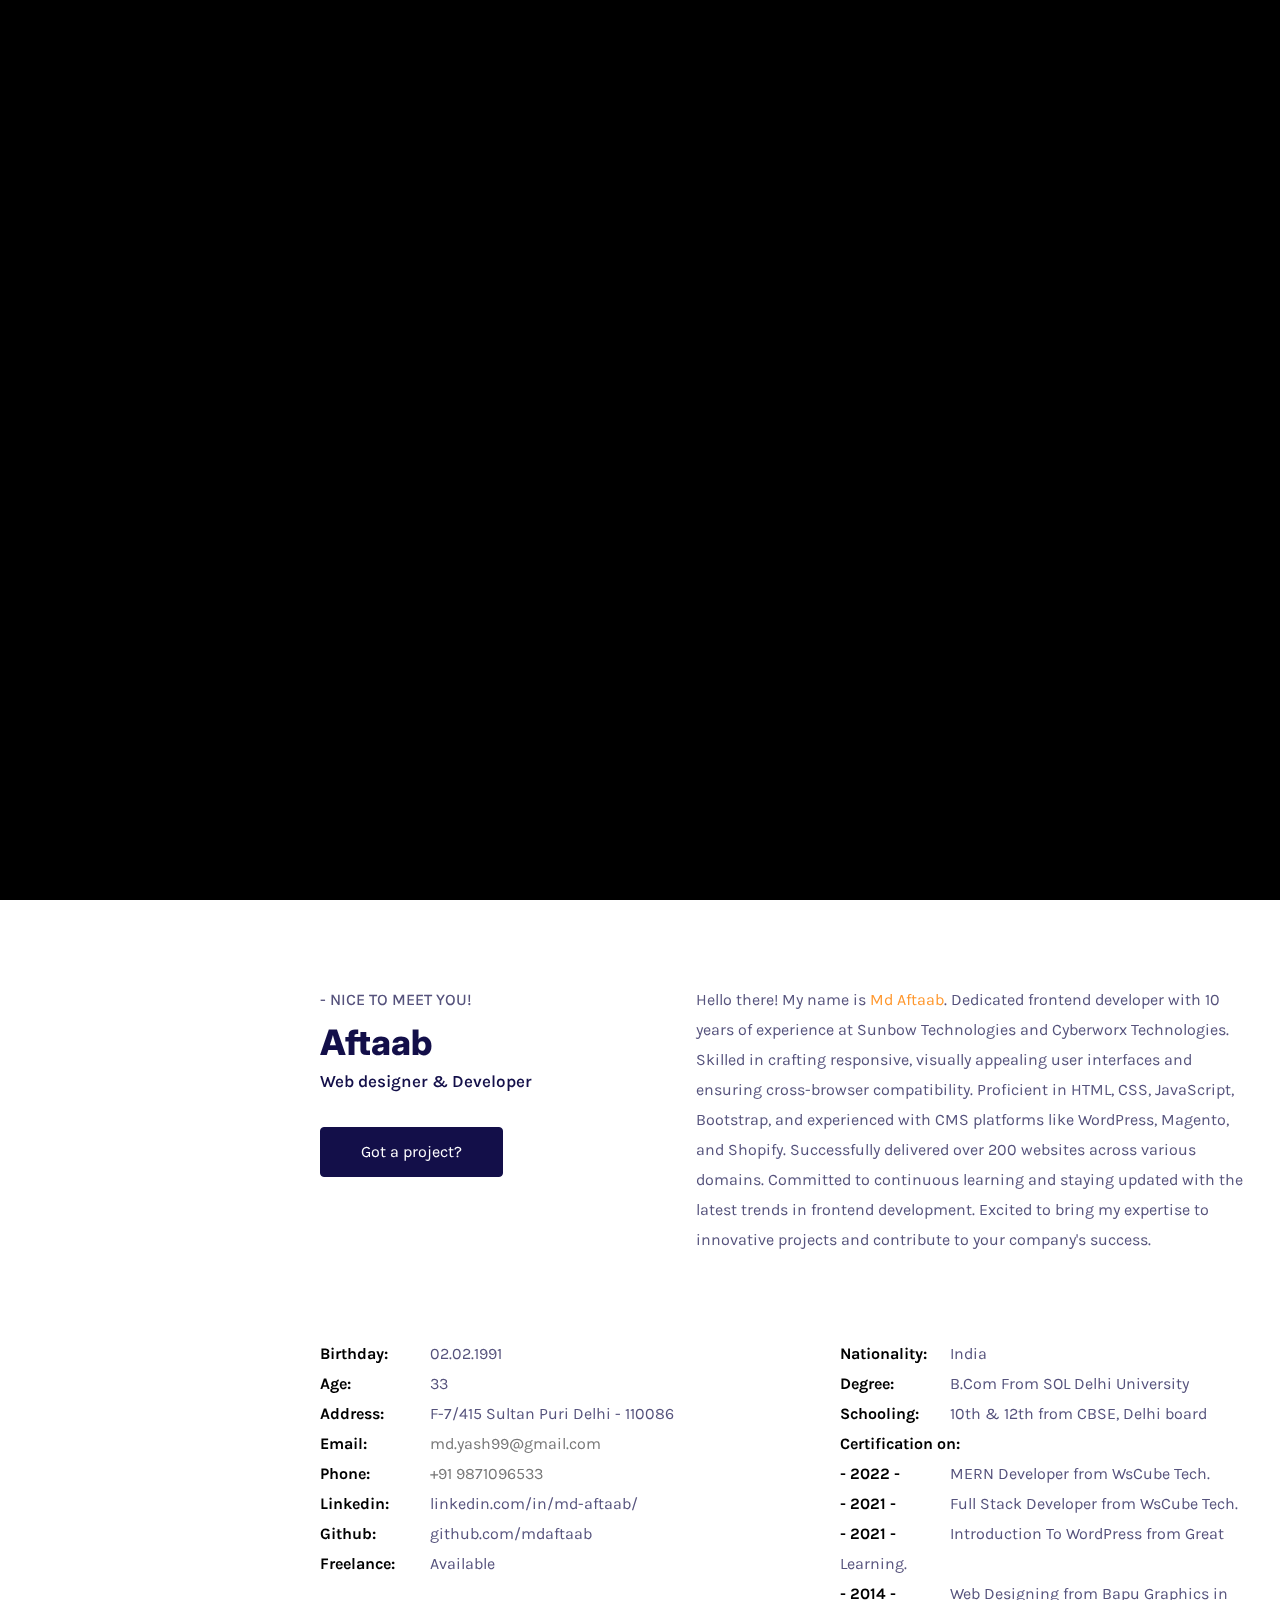
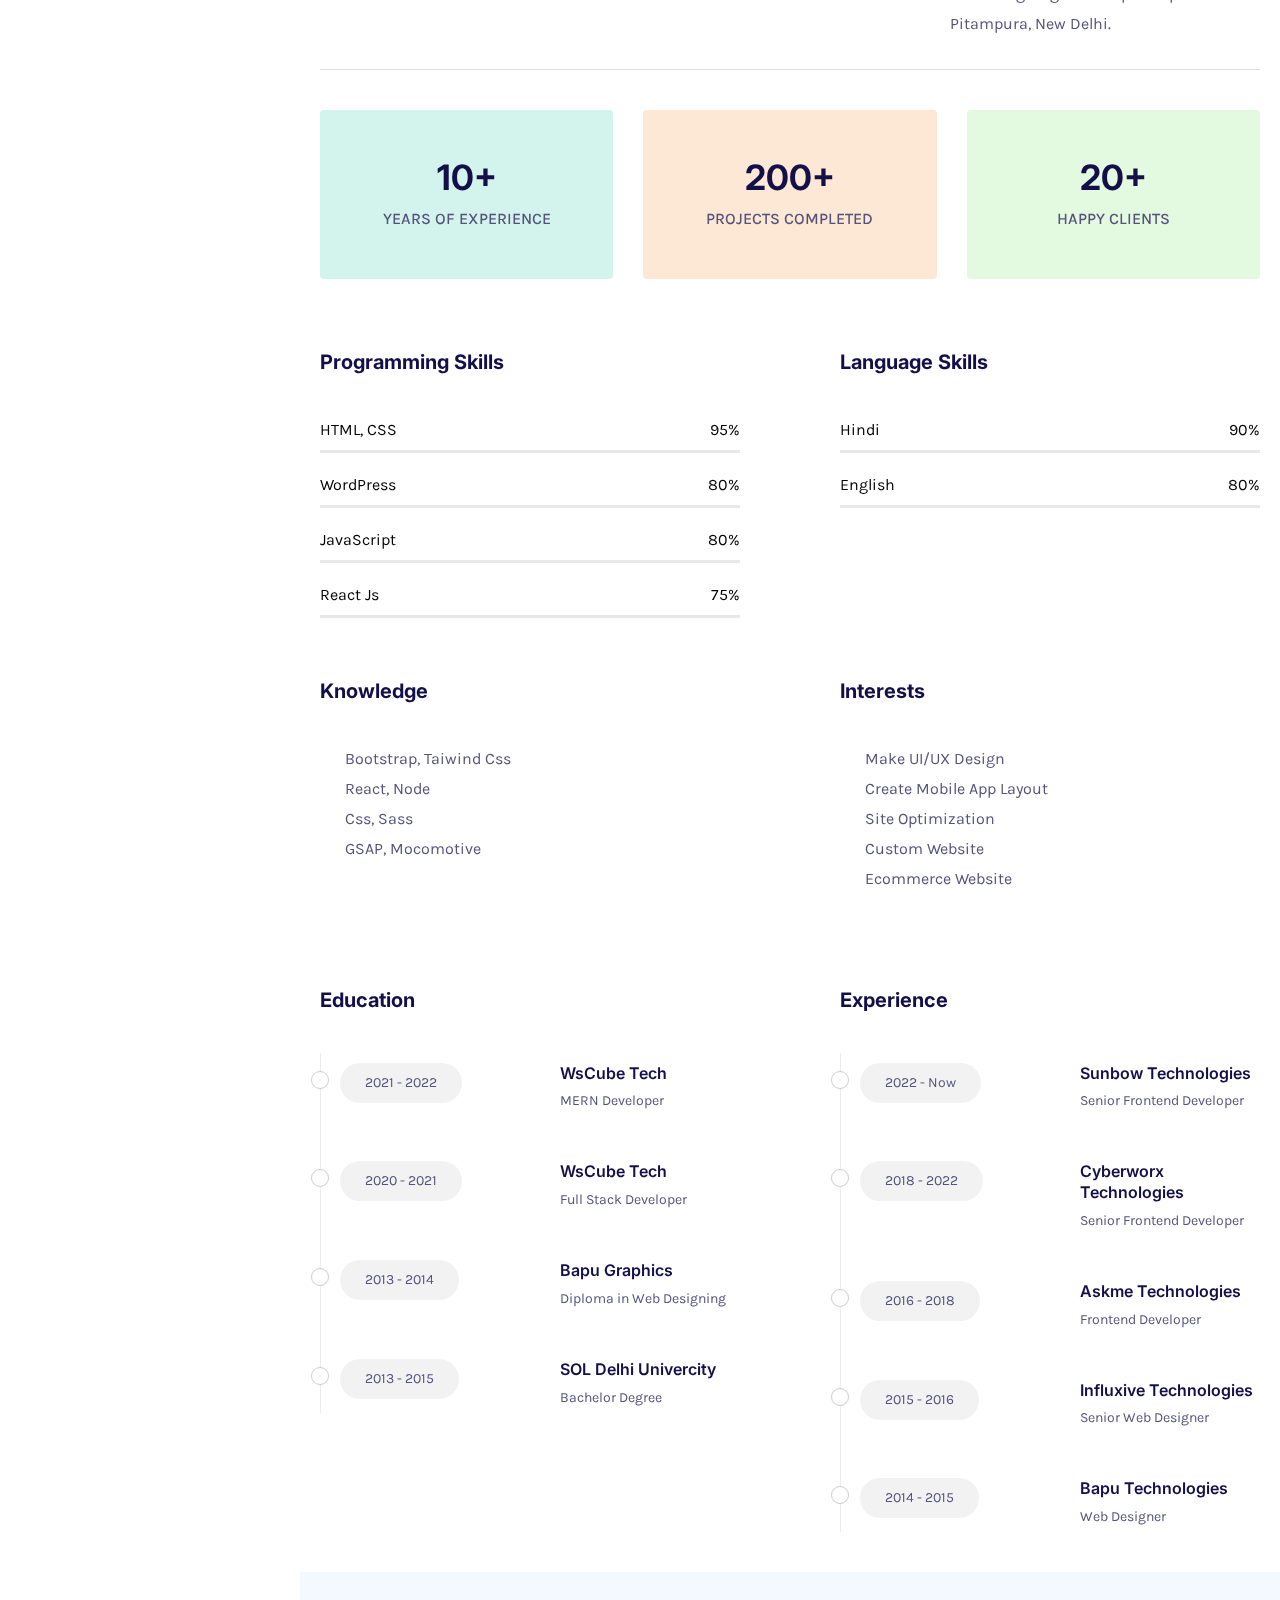
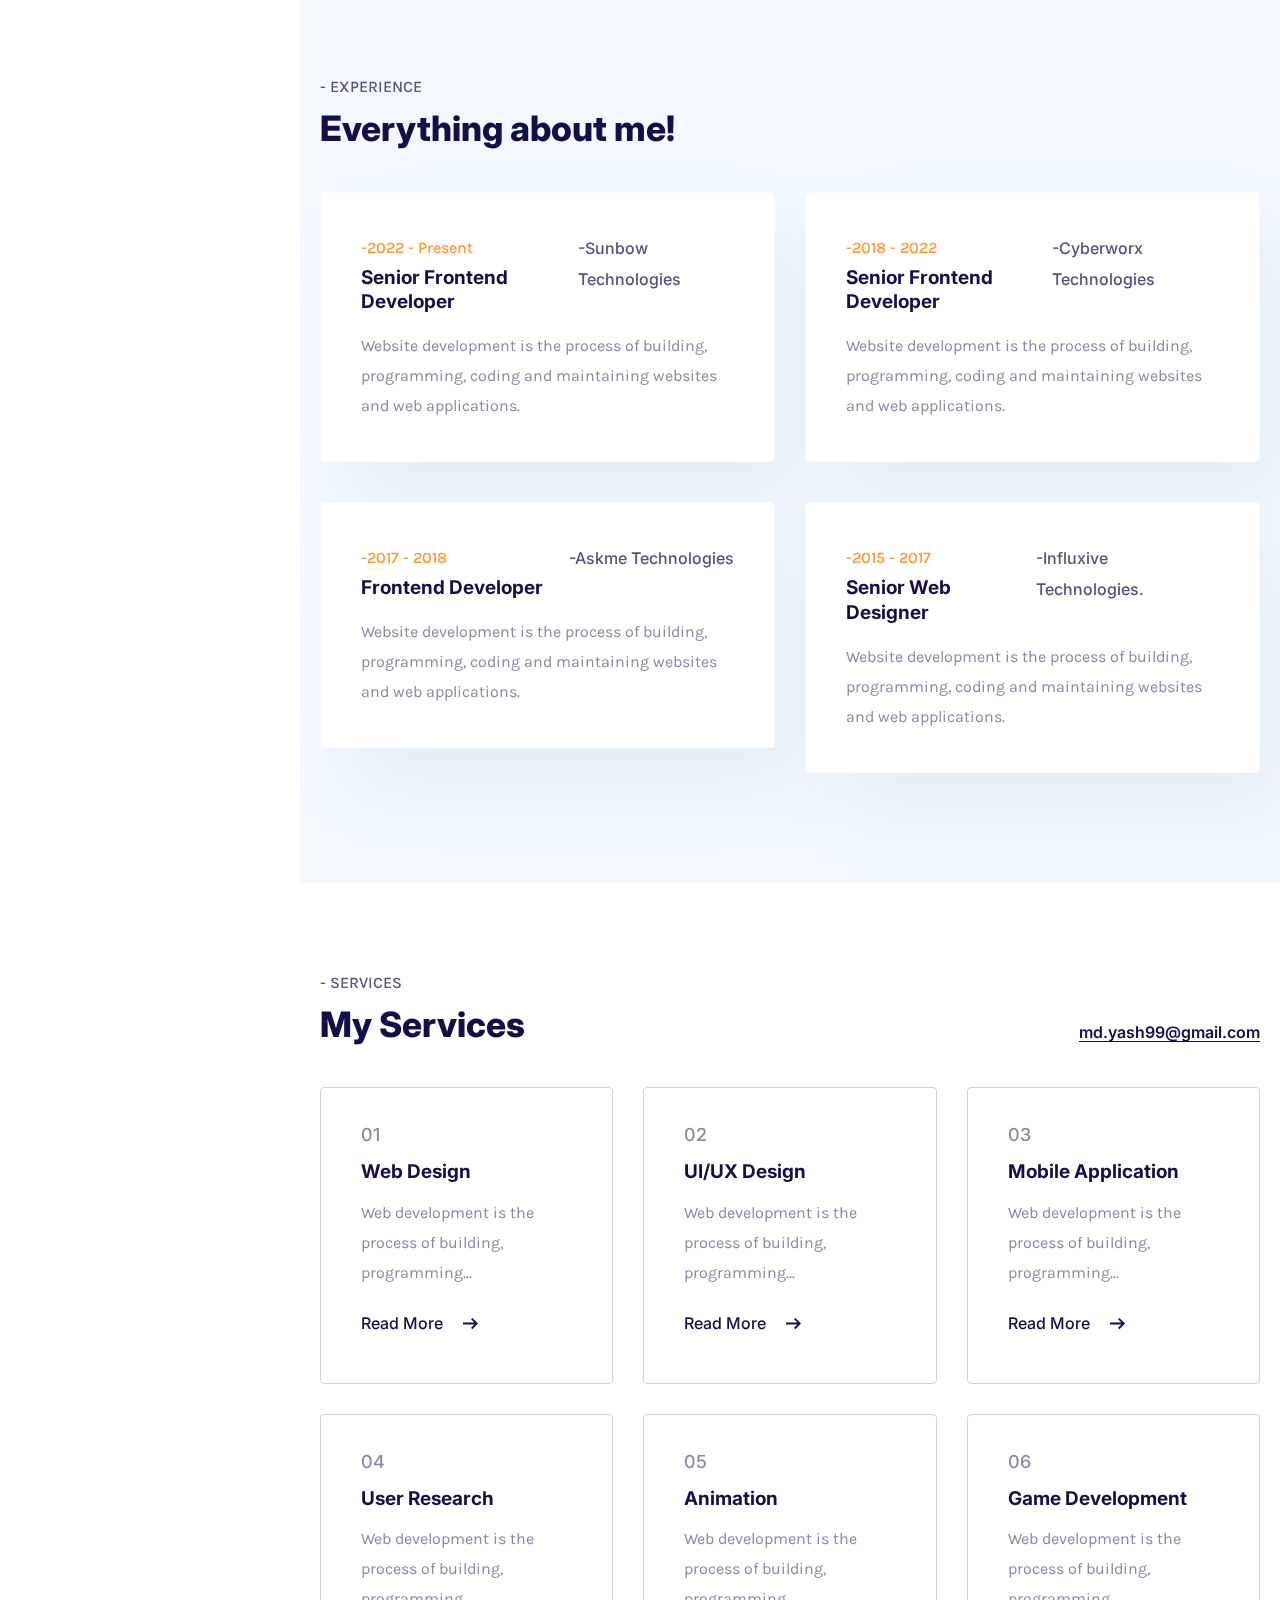
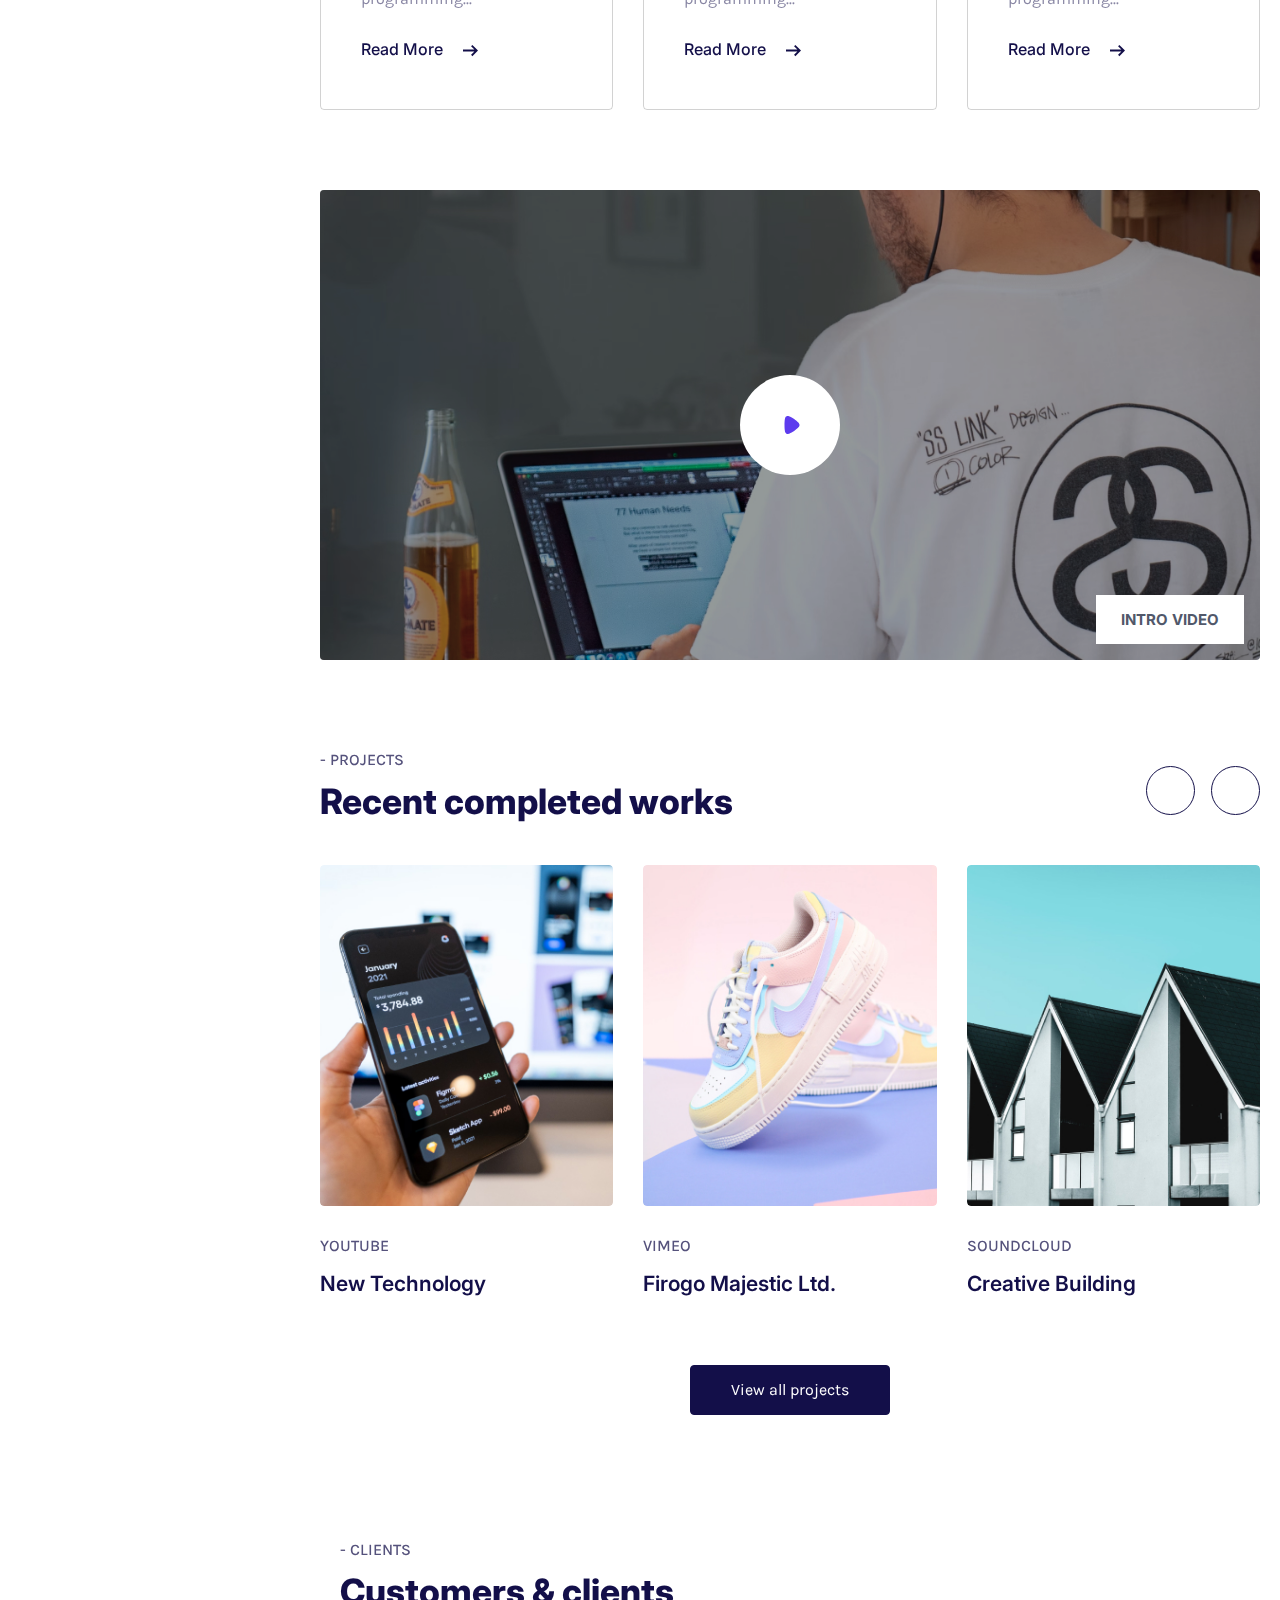
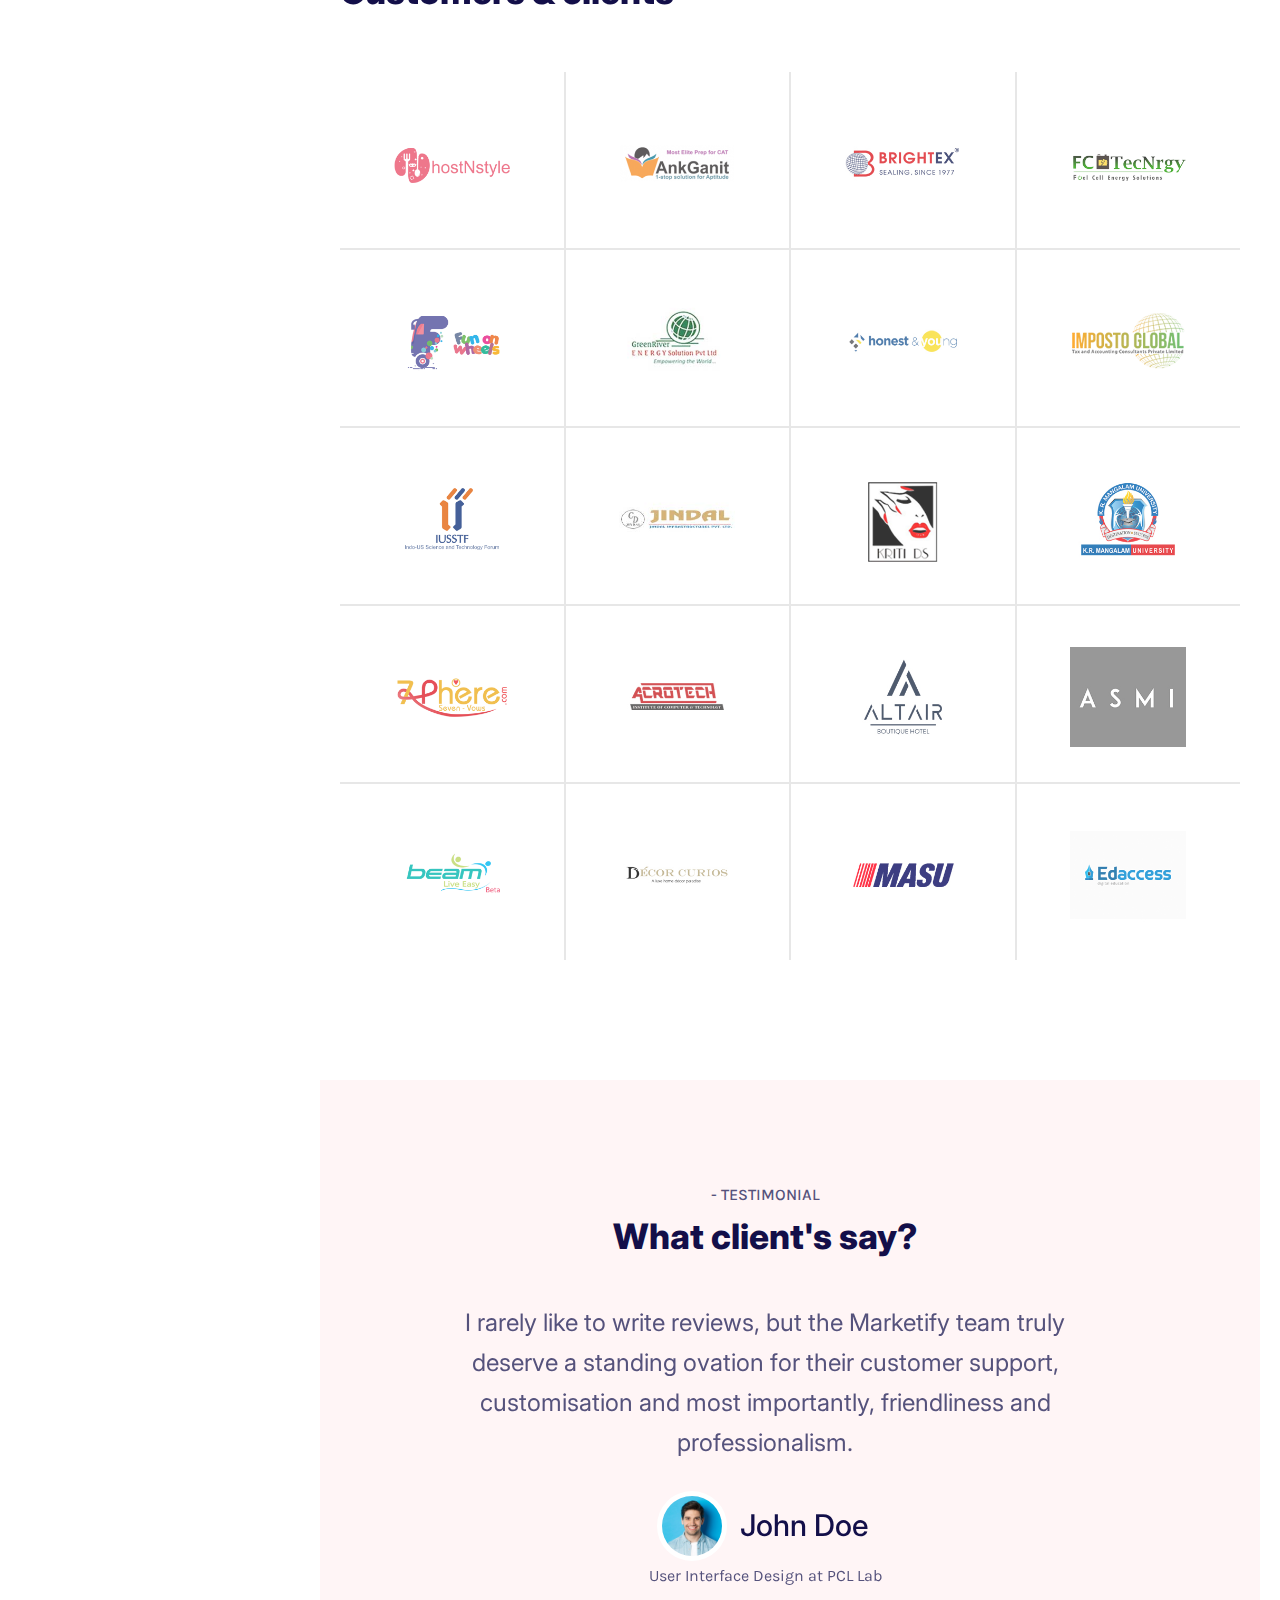
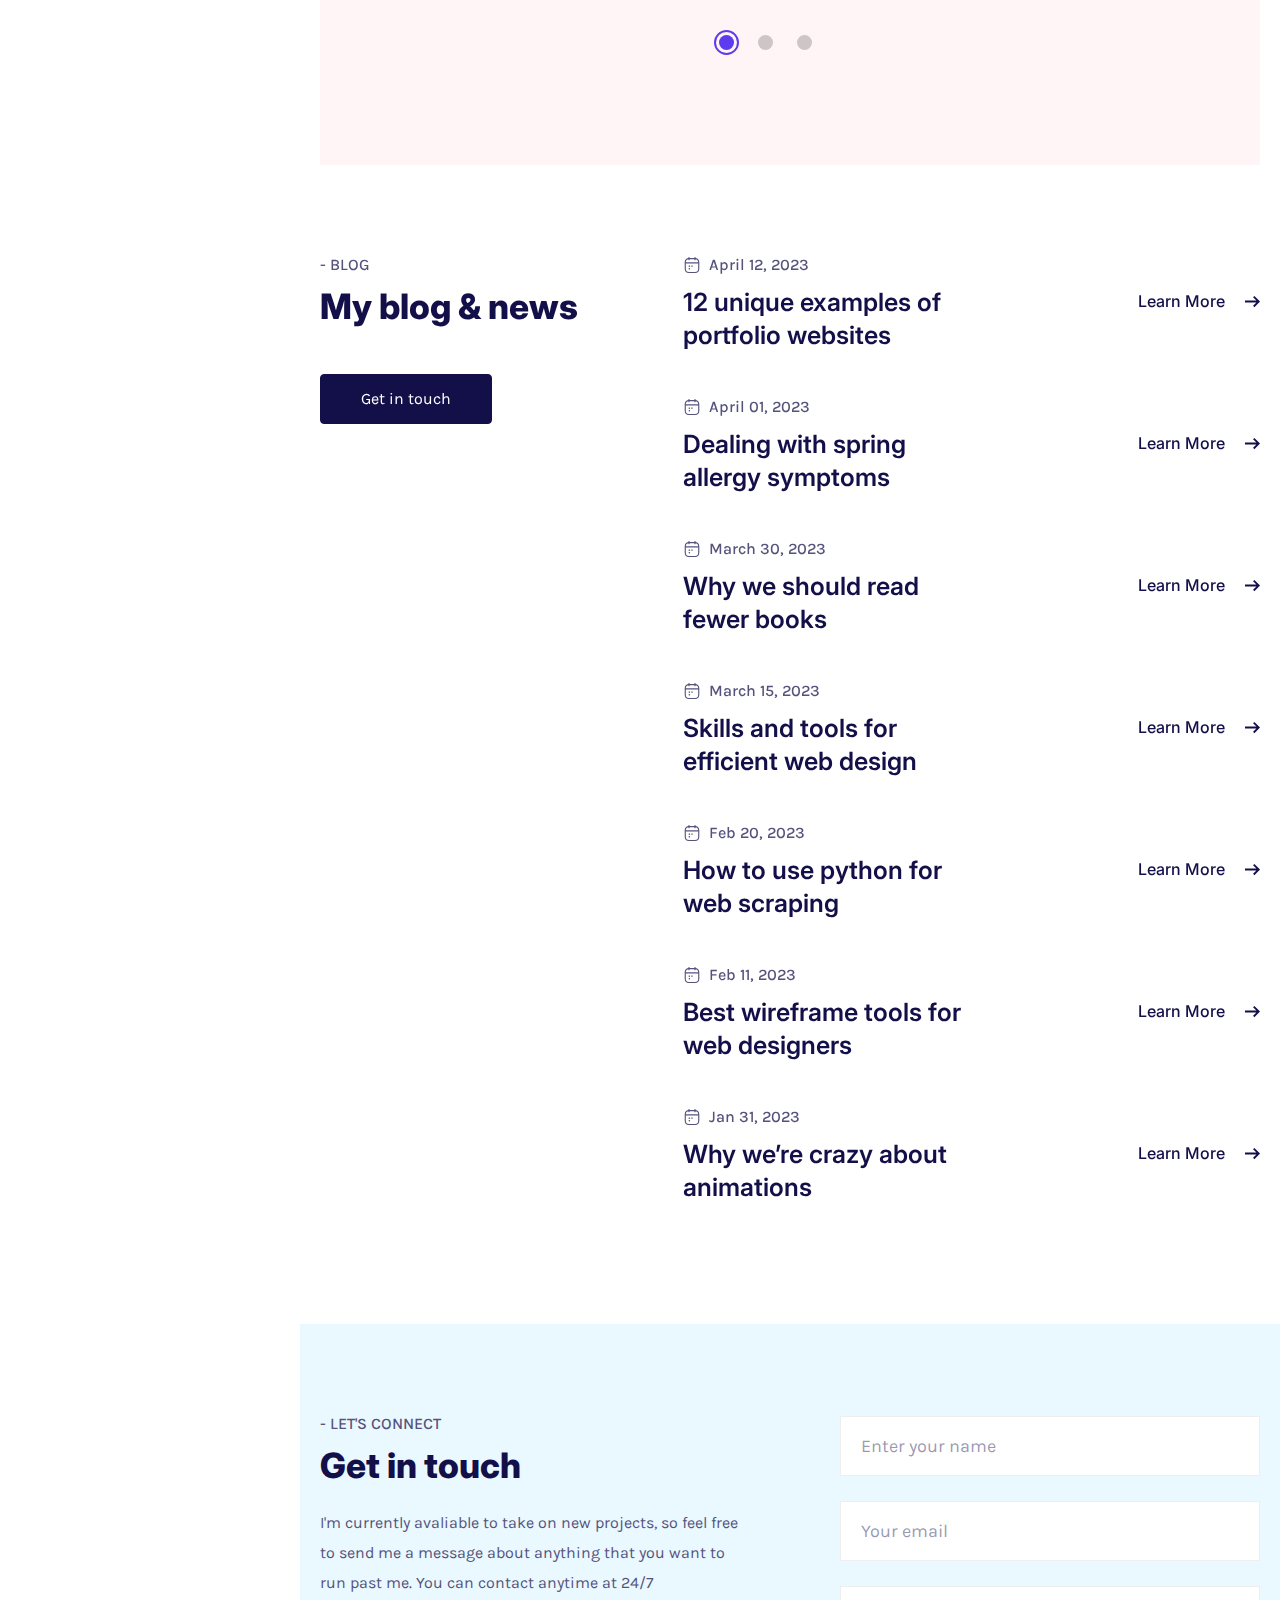
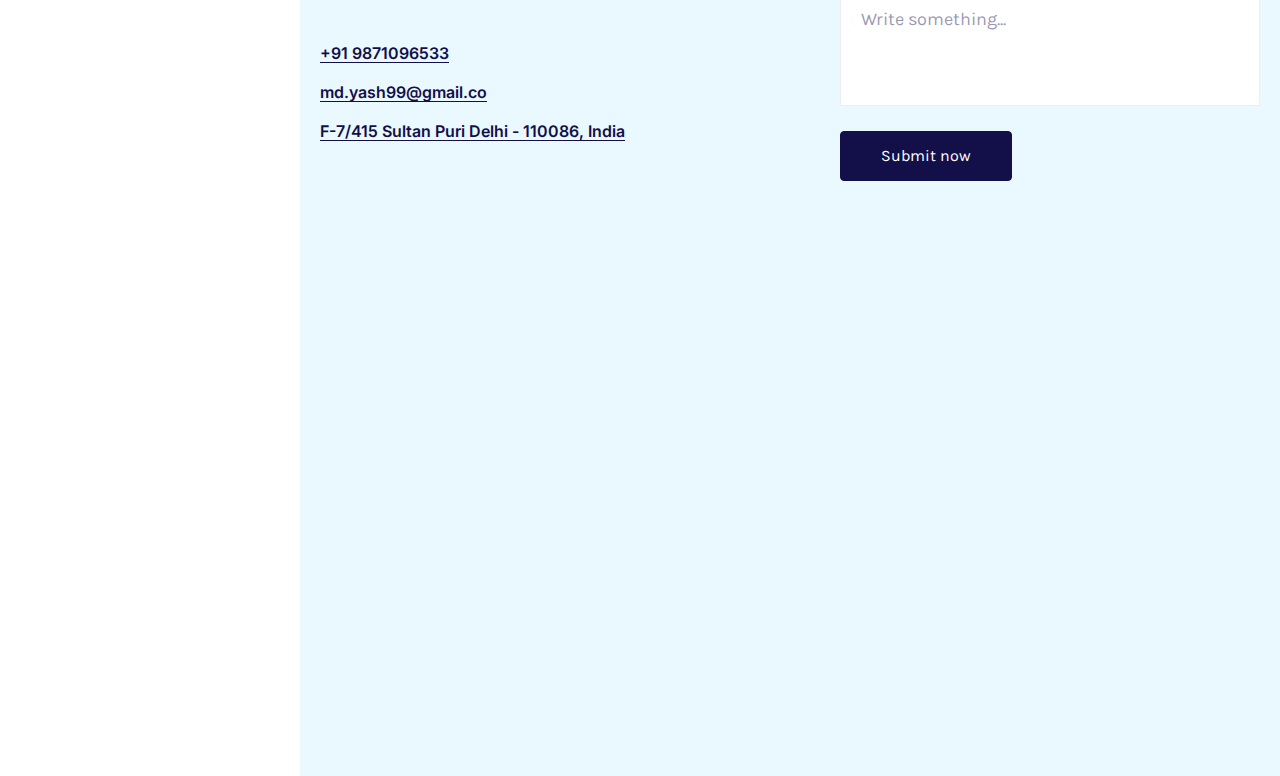
==== commit 65fa2cb6: "edit content" ====
--- a/index.html
+++ b/index.html
@@ -1,1347 +1,1351 @@
-<!DOCTYPE html>
-<!--[if lt IE 7 ]><html class="ie ie6" lang="en"> <![endif]-->
-<!--[if IE 7 ]><html class="ie ie7" lang="en"> <![endif]-->
-<!--[if IE 8 ]><html class="ie ie8" lang="en"> <![endif]-->
-<!--[if (gte IE 9)|!(IE)]><!--><html lang="en"> <!--<![endif]-->
-<head>
-	<meta http-equiv="Content-Type" content="text/html; charset=utf-8" />
-	<meta name="description" content="Name of your web site">
-	<meta name="author" content="Aftaab">
-	<meta name="viewport" content="width=device-width, initial-scale=1, maximum-scale=1">
-	<title>Md Aftaab</title>
-	<link href="https://fonts.googleapis.com/css2?family=Karla:ital,wght@0,200;0,300;0,400;0,500;0,600;0,700;0,800;1,200;1,300;1,400;1,500;1,600;1,700;1,800&amp;display=swap" rel="stylesheet">
-	<link href="https://fonts.googleapis.com/css2?family=Inter:wght@100;200;300;400;500;600;700;800;900&amp;display=swap" rel="stylesheet">
-	<link href="https://fonts.googleapis.com/css2?family=Kristi&amp;display=swap" rel="stylesheet">
-	<link rel="stylesheet" type="text/css" href="css/plugins.css" />
-	<link rel="stylesheet" type="text/css" href="css/style.css" />
-	<!--[if lt IE 9]> <script type="text/javascript" src="js/modernizr.custom.js"></script> <![endif]-->
-</head>
-<body>
-	<div id="preloader">
-		<div class="loader_line"></div>
-	</div>
-	<div class="elisc_tm_all_wrap" data-magic-cursor="show">
-		<div class="dodo_tm_one_page_wrapper">
-			<div class="elisc_tm_topbar">
-				<div class="topbar_inner">
-					<div class="logo" data-type="image">
-						<a class="image" href="#"><img src="img/logo/logo.png" alt /></a>
-						<a class="text" href="#"><span>Md. Aftaab</span></a>
-					</div>
-					<div class="trigger">
-						<div class="hamburger hamburger--slider">
-							<div class="hamburger-box">
-								<div class="hamburger-inner"></div>
-							</div>
-						</div>
-					</div>
-				</div>
-			</div>
-			<div class="elisc_tm_mobile_menu">
-				<div class="inner">
-					<div class="wrapper">
-						<div class="avatar">
-							<div class="image" data-img-url="img/about/1.jpg"></div>
-						</div>
-						<div class="menu_list">
-							<ul class="anchor_nav">
-								<li class="current"><a href="#home">Home</a></li>
-								<li><a href="#about">About</a></li>
-								<li><a href="#service">Services</a></li>
-								<li><a href="#portfolio">Portfolio</a></li>
-								<li><a href="#news">Blog</a></li>
-								<li><a href="#contact">Contact</a></li>
-							</ul>
-						</div>
-						<div class="social">
-							<ul>
-								<li><a href="#"><img class="svg" src="img/svg/social/facebook.svg" alt /></a></li>
-								<li><a href="#"><img class="svg" src="img/svg/social/twitter.svg" alt /></a></li>
-								<li><a href="#"><img class="svg" src="img/svg/social/instagram.svg" alt /></a></li>
-								<li><a href="#"><img class="svg" src="img/svg/social/dribbble.svg" alt /></a></li>
-								<li><a href="#"><img class="svg" src="img/svg/social/tik-tok.svg" alt /></a></li>
-							</ul>
-						</div>
-						<div class="copyright">
-							<p>Copyright &copy; 2023</p>
-						</div>
-					</div>
-				</div>
-			</div>
-			<div class="elisc_tm_sidebar">
-				<div class="sidebar_inner">
-					<div class="author">
-						<div class="image">
-							<img src="img/thumbs/1-1.jpg" alt />
-							<div class="main" data-img-url="img/about/1.jpg"></div>
-						</div>
-						<div class="name">
-							<h3><span>Md Aftaab<span class="back">Md Aftaab</span></span></h3>
-						</div>
-					</div>
-					<div class="menu scrollable">
-						<ul class="anchor_nav">
-							<li class="current"><a href="#home">Home</a></li>
-							<li><a href="#about">About</a></li>
-							<li><a href="#service">Services</a></li>
-							<li><a href="#portfolio">Portfolio</a></li>
-							<li><a href="#news">Blog</a></li>
-							<li><a href="#contact">Contact</a></li>
-						</ul>
-					</div>
-					<div class="copyright">
-						<div class="social">
-							<ul>
-								<li><a href="https://www.facebook.com/md.yash99" target="_blank"><i class="icon-facebook-1"></i></a></li>
-								<li><a href="https://www.linkedin.com/in/md-aftaab/" target="_blank"><i class="icon-linkedin-1"></i></a></li>
-								<li><a href="https://github.com/mdaftaab" target="_blank"><i class="icon-github-1"></i></a></li>
-							</ul>
-						</div>
-						<div class="text">
-							<p>Copyright © 2023 Md Aftaab. All rights reserved.</p>
-						</div>
-					</div>
-				</div>
-			</div>
-			<div class="elisc_tm_mainpart">
-				<div class="mainpart_inner">
-					<div class="elisc_tm_section animated" id="home">
-						<div class="elisc_tm_home">
-							<div class="tm_content">
-								<div class="details">
-									<div class="left">
-										<div class="title">
-											<h3>Hi, I'm <span class="blueColor">Aftaab!</span></h3>
-											<h3>
-											<span class="cd-headline rotate-1">
-												<span class="blc">Creative</span>
-												<span class="cd-words-wrapper">
-													<b class="is-visible">Designer</b>
-													<b>Coder</b>
-													<b>Player</b>
-												</span>
-											</span>
-											</h3>
-											<h3>Based in India</h3>
-										</div>
-										<div class="subtitle">
-											<p>I'm a Florida based web designer &amp; front‑end developer with <span class="blueColor">10+ years</span> of experience</p>
-										</div>
-										<div class="buttons">
-											<div class="elisc_tm_button">
-												<a class="anchor" href="#">Download CV</a>
-											</div>
-											<div class="elisc_tm_button" data-style="border">
-												<a class="anchor" href="#contact">Let's talk</a>
-											</div>
-										</div>
-										<div class="info">
-											<ul>
-												<li><a href="tel:+91 9871096533">+91 9871 096 533</a></li>
-												<li><a href="emailto:md.yash99@gmail.com"><span class="__cf_email__">md.yash99@gmail.com</span></a></li>
-												<li><a class="href_location" href="#">New Delhi, India</a></li>
-											</ul>
-										</div>
-									</div>
-									<div class="right">
-										<img src="img/about/2.png" alt />
-									</div>
-								</div>
-							</div>
-						</div>
-					</div>
-					<div class="elisc_tm_section" id="about">
-						<div class="elisc_tm_about">
-							<div class="tm_content">
-								<div class="elisc_tm_biography">
-									<div class="left">
-										<div class="title">
-											<span class="mini">- Nice to meet you!</span>
-											<h3 class="name">Md Aftaab</h3>
-											<span class="job">
-												<span class="cd-headline rotate-1">
-													<span class="blc">Web designer &amp;</span>
-													<span class="cd-words-wrapper">
-														<b class="is-visible">Developer</b>
-														<b>Coder</b>
-														<b>Player</b>
-													</span>
-												</span>
-											</span>
-										</div>
-										<div class="elisc_tm_button">
-											<a class="anchor" href="#portfolio">Got a project?</a>
-										</div>
-									</div>
-									<div class="right">
-										<div class="text">
-											<p>Hello there! My name is <span class="yellowColor">Md Aftaab</span>. I am a web designer &amp; developer, and I'm very passionate and dedicated to my work.</p>
-											<p>With 8 years experience as a professional a Web designer, I have acquired the skills and knowledge necessary to make your project a success. I enjoy every step of the design process, from discussion and collaboration.</p>
-										</div>
-									</div>
-								</div>
-								<div class="row">
-									<div class="tokyo_tm_short_info">
-								<div class="left">
-									<div class="tokyo_tm_info">
-										<ul>
-											<li><span>Birthday:</span><span>02.02.1991</span></li>
-											<li><span>Age:</span><span>32</span></li>
-											<li><span>Address:</span><span>F-7/415 Sultan Puri Delhi - 110086</span></li>
-											<li><span>Email:</span><span><a href="#">md.yash99@gmail.com</a></span></li>
-											<li><span>Phone:</span><span><a href="tel:+91 9871096533">+91 9871096533</a></span></li>
-										</ul>
-									</div>
-								</div>
-								<div class="right">
-									<div class="tokyo_tm_info">
-										<ul>
-											<li><span>Nationality:</span><span>India</span></li>
-											<li><span>Study:</span><span>IEC UNIVERSITY, HIMACHAL PRADESH</span></li>
-											<li><span>Degree:</span><span>Master of Computer Application</span></li>
-											<li><span>Freelance:</span><span>Available</span></li>
-										</ul>
-									</div>
-								</div>
-							</div>
-								</div>
-								<div class="elisc_tm_counter">
-									<ul>
-										<li>
-											<div class="list_inner">
-												<h3>8+</h3>
-												<span>Years of Experience</span>
-											</div>
-										</li>
-										<li>
-											<div class="list_inner">
-												<h3>100+</h3>
-												<span>Projects Completed</span>
-											</div>
-										</li>
-										<li>
-											<div class="list_inner">
-												<h3>30+</h3>
-												<span>Happy Clients</span>
-											</div>
-										</li>
-									</ul>
-								</div>
-								<div class="tokyo_tm_progressbox">
-						<div class="container">
-							<div class="in">
-								<div class="left">
-									<div class="tokyo_section_title">
-										<h3>Programming Skills</h3>
-									</div>
-									<div class="tokyo_progress">
-										<div class="progress_inner" data-value="95">
-											<span><span class="label">HTML, CSS</span><span class="number">95%</span></span>
-											<div class="background"><div class="bar"><div class="bar_in"></div></div></div>
-										</div>
-										<div class="progress_inner" data-value="80">
-											<span><span class="label">WordPress</span><span class="number">80%</span></span>
-											<div class="background"><div class="bar"><div class="bar_in"></div></div></div>
-										</div>
-										<div class="progress_inner" data-value="80">
-											<span><span class="label">JavaScript</span><span class="number">80%</span></span>
-											<div class="background"><div class="bar"><div class="bar_in"></div></div></div>
-										</div>
-										<div class="progress_inner" data-value="75">
-											<span><span class="label">React Js</span><span class="number">75%</span></span>
-											<div class="background"><div class="bar"><div class="bar_in"></div></div></div>
-										</div>
-									</div>
-								</div>
-								<div class="right">
-									<div class="tokyo_section_title">
-										<h3>Language Skills</h3>
-									</div>
-									<div class="tokyo_progress">
-										<div class="progress_inner" data-value="90">
-											<span><span class="label">Hindi</span><span class="number">90%</span></span>
-											<div class="background"><div class="bar"><div class="bar_in"></div></div></div>
-										</div>
-										<div class="progress_inner" data-value="80">
-											<span><span class="label">English</span><span class="number">80%</span></span>
-											<div class="background"><div class="bar"><div class="bar_in"></div></div></div>
-										</div>
-									</div>
-								</div>
-							</div>
-						</div>
-					</div>
-					<div class="tokyo_tm_skillbox">
-						<div class="container">
-							<div class="in">
-								<div class="left">
-									<div class="tokyo_section_title">
-										<h3>Knowledge</h3>
-									</div>
-									<div class="tokyo_tm_skill_list">
-										<ul>
-											<li>
-												<span><img class="svg" src="img/svg/rightarrow.svg" alt />Bootstrap, Taiwind Css</span>
-											</li>
-											<li>
-												<span><img class="svg" src="img/svg/rightarrow.svg" alt />React, Node</span>
-											</li>
-											<li>
-												<span><img class="svg" src="img/svg/rightarrow.svg" alt />Css, Sass</span>
-											</li>
-											<li>
-												<span><img class="svg" src="img/svg/rightarrow.svg" alt />GSAP, Mocomotive</span>
-											</li>
-										</ul>
-									</div>
-								</div>
-								<div class="right">
-									<div class="tokyo_section_title">
-										<h3>Interests</h3>
-									</div>
-									<div class="tokyo_tm_skill_list">
-										<ul>
-											<li>
-												<span><img class="svg" src="img/svg/rightarrow.svg" alt />Make UI/UX Design</span>
-											</li>
-											<li>
-												<span><img class="svg" src="img/svg/rightarrow.svg" alt />Create Mobile App</span>
-											</li>
-											<li>
-												<span><img class="svg" src="img/svg/rightarrow.svg" alt />Site Optimization</span>
-											</li>
-											<li>
-												<span><img class="svg" src="img/svg/rightarrow.svg" alt />Custom Website</span>
-											</li>
-											<li>
-												<span><img class="svg" src="img/svg/rightarrow.svg" alt />Ecommerce Website</span>
-											</li>
-										</ul>
-									</div>
-								</div>
-							</div>
-						</div>
-					</div>
-					<div class="tokyo_tm_resumebox">
-						<div class="container">
-							<div class="in">
-								<div class="left">
-									<div class="tokyo_section_title">
-										<h3>Education</h3>
-									</div>
-									<div class="tokyo_tm_resume_list">
-										<ul>
-											<li>
-												<div class="list_inner">
-													<div class="time">
-														<span>2021 - 2022</span>
-													</div>
-													<div class="place">
-														<h3>WsCube Tech</h3>
-														<span>MERN Developer</span>
-													</div>
-												</div>
-											</li>
-											<li>
-												<div class="list_inner">
-													<div class="time">
-														<span>2020 - 2021</span>
-													</div>
-													<div class="place">
-														<h3>WsCube Tech</h3>
-														<span>Full Stack Developer</span>
-													</div>
-												</div>
-											</li>
-											<li>
-												<div class="list_inner">
-													<div class="time">
-														<span>2015 - 2018</span>
-													</div>
-													<div class="place">
-														<h3>IEU Univercity</h3>
-														<span>Master Degree</span>
-													</div>
-												</div>
-											</li>
-											<li>
-												<div class="list_inner">
-													<div class="time">
-														<span>2013 - 2014</span>
-													</div>
-													<div class="place">
-														<h3>Bapu Graphics</h3>
-														<span>Diploma in Web Designing</span>
-													</div>
-												</div>
-											</li>
-											<li>
-												<div class="list_inner">
-													<div class="time">
-														<span>2013 - 2015</span>
-													</div>
-													<div class="place">
-														<h3>SOL Delhi Univercity</h3>
-														<span>Bachelor Degree</span>
-													</div>
-												</div>
-											</li>
-										</ul>
-									</div>
-								</div>
-								<div class="right">
-									<div class="tokyo_section_title">
-										<h3>Experience</h3>
-									</div>
-									<div class="tokyo_tm_resume_list">
-										<ul>
-											<li>
-												<div class="list_inner">
-													<div class="time">
-														<span>2022 - Now</span>
-													</div>
-													<div class="place">
-														<h3>Sunbow Technologies</h3>
-														<span>Senior Frontend Developer</span>
-													</div>
-												</div>
-											</li>
-											<li>
-												<div class="list_inner">
-													<div class="time">
-														<span>2018 - 2022</span>
-													</div>
-													<div class="place">
-														<h3>Cyberworx Technologies</h3>
-														<span>Senior Frontend Developer</span>
-													</div>
-												</div>
-											</li>
-											<li>
-												<div class="list_inner">
-													<div class="time">
-														<span>2016 - 2018</span>
-													</div>
-													<div class="place">
-														<h3>Askme Technologies</h3>
-														<span>Frontend Developer</span>
-													</div>
-												</div>
-											</li>
-											<li>
-												<div class="list_inner">
-													<div class="time">
-														<span>2015 - 2016</span>
-													</div>
-													<div class="place">
-														<h3>Influxive Technologies</h3>
-														<span>Senior Web Designer</span>
-													</div>
-												</div>
-											</li>
-											<li>
-												<div class="list_inner">
-													<div class="time">
-														<span>2014 - 2015</span>
-													</div>
-													<div class="place">
-														<h3>Bapu Technologies</h3>
-														<span>Web Designer</span>
-													</div>
-												</div>
-											</li>
-										</ul>
-									</div>
-								</div>
-							</div>
-						</div>
-					</div>
-							</div>
-							<div class="elisc_tm_experience">
-								<div class="tm_content">
-									<div class="elisc_tm_title">
-										<span>- Experience</span>
-										<h3>Everything about me!</h3>
-									</div>
-									<div class="list">
-										<ul>
-											<li>
-												<img class="popup_image" src="img/experience/1.jpg" alt />
-												<div class="list_inner">
-													<div class="short">
-														<div class="job">
-															<span class="yellowColor">-2022 - Present</span>
-															<h3>Senior Frontend Developer</h3>
-														</div>
-														<div class="place">
-															<span>-Sunbow Technologies</span>
-														</div>
-													</div>
-													<div class="text">
-														<p>Website development is the process of building, programming, coding and maintaining websites and web applications.</p>
-													</div>
-													<a class="elisc_tm_full_link" href="#"></a>
-													<div class="hidden_details">
-														<div class="descriptions">
-															<p>Aftaab is a leading web design agency with an award-winning design team that creates innovative, effective websites that capture your brand, improve your conversion rates, and maximize your revenue to help grow your business and achieve your goals.</p>
-															<p>In today’s digital world, your website is the first interaction consumers have with your business. That's why almost 95 percent of a user’s first impression relates to web design. It’s also why web design services can have an immense impact on your company’s bottom line.</p>
-															<p>That’s why more companies are not only reevaluating their website’s design but also partnering with Elisc, the web design agency that’s driven more than $2.4 billion in revenue for its clients. With over 50 web design awards under our belt, we're confident we can design a custom website that drives sales for your unique business.</p>
-														</div>
-													</div>
-												</div>
-											</li>
-											<li>
-												<img class="popup_image" src="img/experience/2.jpg" alt />
-												<div class="list_inner">
-													<div class="short">
-														<div class="job">
-															<span class="yellowColor">-2018 - 2022</span>
-															<h3>Senior Frontend Developer</h3>
-														</div>
-														<div class="place">
-															<span>-Cyberworx Technologies</span>
-														</div>
-													</div>
-													<div class="text">
-														<p>Website development is the process of building, programming, coding and maintaining websites and web applications.</p>
-													</div>
-													<a class="elisc_tm_full_link" href="#"></a>
-													<div class="hidden_details">
-														<div class="descriptions">
-															<p>Aftaab is a leading web design agency with an award-winning design team that creates innovative, effective websites that capture your brand, improve your conversion rates, and maximize your revenue to help grow your business and achieve your goals.</p>
-															<p>In today’s digital world, your website is the first interaction consumers have with your business. That's why almost 95 percent of a user’s first impression relates to web design. It’s also why web design services can have an immense impact on your company’s bottom line.</p>
-															<p>That’s why more companies are not only reevaluating their website’s design but also partnering with Elisc, the web design agency that’s driven more than $2.4 billion in revenue for its clients. With over 50 web design awards under our belt, we're confident we can design a custom website that drives sales for your unique business.</p>
-														</div>
-													</div>
-												</div>
-											</li>
-											<li>
-												<img class="popup_image" src="img/experience/3.jpg" alt />
-												<div class="list_inner">
-													<div class="short">
-														<div class="job">
-															<span class="yellowColor">-2017 - 2018</span>
-															<h3>Frontend Developer</h3>
-														</div>
-														<div class="place">
-															<span>-Askme Technologies</span>
-														</div>
-													</div>
-													<div class="text">
-														<p>Website development is the process of building, programming, coding and maintaining websites and web applications.</p>
-													</div>
-													<a class="elisc_tm_full_link" href="#"></a>
-													<div class="hidden_details">
-														<div class="descriptions">
-															<p>Aftaab is a leading web design agency with an award-winning design team that creates innovative, effective websites that capture your brand, improve your conversion rates, and maximize your revenue to help grow your business and achieve your goals.</p>
-															<p>In today’s digital world, your website is the first interaction consumers have with your business. That's why almost 95 percent of a user’s first impression relates to web design. It’s also why web design services can have an immense impact on your company’s bottom line.</p>
-															<p>That’s why more companies are not only reevaluating their website’s design but also partnering with Elisc, the web design agency that’s driven more than $2.4 billion in revenue for its clients. With over 50 web design awards under our belt, we're confident we can design a custom website that drives sales for your unique business.</p>
-														</div>
-													</div>
-												</div>
-											</li>
-											<li>
-												<img class="popup_image" src="img/experience/4.jpg" alt />
-												<div class="list_inner">
-													<div class="short">
-														<div class="job">
-															<span class="yellowColor">-2015 - 2017</span>
-															<h3>Senior Web Designer</h3>
-														</div>
-														<div class="place">
-															<span>-Influxive Technologies.</span>
-														</div>
-													</div>
-													<div class="text">
-														<p>Website development is the process of building, programming, coding and maintaining websites and web applications.</p>
-													</div>
-													<a class="elisc_tm_full_link" href="#"></a>
-													<div class="hidden_details">
-														<div class="descriptions">
-															<p>Elisc is a leading web design agency with an award-winning design team that creates innovative, effective websites that capture your brand, improve your conversion rates, and maximize your revenue to help grow your business and achieve your goals.</p>
-															<p>In today’s digital world, your website is the first interaction consumers have with your business. That's why almost 95 percent of a user’s first impression relates to web design. It’s also why web design services can have an immense impact on your company’s bottom line.</p>
-															<p>That’s why more companies are not only reevaluating their website’s design but also partnering with Elisc, the web design agency that’s driven more than $2.4 billion in revenue for its clients. With over 50 web design awards under our belt, we're confident we can design a custom website that drives sales for your unique business.</p>
-														</div>
-													</div>
-												</div>
-											</li>
-										</ul>
-									</div>
-								</div>
-							</div>
-						</div>
-					</div>
-					<div class="elisc_tm_section" id="service">
-						<div class="elisc_tm_services">
-							<div class="tm_content">
-								<div class="elisc_tm_service_title">
-									<div class="elisc_tm_title">
-										<span>- Services</span>
-										<h3>My Services</h3>
-									</div>
-									<a href="emailto:md.yash99@gmail.com"><span class="__cf_email__">md.yash99@gmail.com</span></a>
-								</div>
-								<div class="service_list">
-									<ul>
-										<li>
-											<img class="popup_image" src="img/service/2.jpg" alt />
-											<div class="list_inner">
-												<div class="details">
-													<div class="title">
-														<span>01</span>
-														<h3>Web Design</h3>
-													</div>
-													<div class="text">
-														<p>Web development is the process of building, programming...</p>
-													</div>
-													<div class="elisc_tm_read_more">
-														<a href="#">Read More<span><img class="svg" src="img/svg/rightArrow.svg" alt /></span></a>
-													</div>
-												</div>
-												<a class="elisc_tm_full_link" href="#"></a>
-												<div class="hidden_details">
-													<div class="descriptions">
-														<p>Aftaab is a leading web design agency with an award-winning design team that creates innovative, effective websites that capture your brand, improve your conversion rates, and maximize your revenue to help grow your business and achieve your goals.</p>
-														<p>In today’s digital world, your website is the first interaction consumers have with your business. That's why almost 95 percent of a user’s first impression relates to web design. It’s also why web design services can have an immense impact on your company’s bottom line.</p>
-														<p>That’s why more companies are not only reevaluating their website’s design but also partnering with Elisc, the web design agency that’s driven more than $2.4 billion in revenue for its clients. With over 50 web design awards under our belt, we're confident we can design a custom website that drives sales for your unique business.</p>
-													</div>
-												</div>
-											</div>
-										</li>
-										<li>
-											<img class="popup_image" src="img/service/3.jpg" alt />
-											<div class="list_inner">
-												<div class="details">
-													<div class="title">
-														<span>02</span>
-														<h3>UI/UX Design</h3>
-													</div>
-													<div class="text">
-														<p>Web development is the process of building, programming...</p>
-													</div>
-													<div class="elisc_tm_read_more">
-														<a href="#">Read More<span><img class="svg" src="img/svg/rightArrow.svg" alt /></span></a>
-													</div>
-												</div>
-												<a class="elisc_tm_full_link" href="#"></a>
-												<div class="hidden_details">
-													<div class="descriptions">
-														<p>Elisc is a leading web design agency with an award-winning design team that creates innovative, effective websites that capture your brand, improve your conversion rates, and maximize your revenue to help grow your business and achieve your goals.</p>
-														<p>In today’s digital world, your website is the first interaction consumers have with your business. That's why almost 95 percent of a user’s first impression relates to web design. It’s also why web design services can have an immense impact on your company’s bottom line.</p>
-														<p>That’s why more companies are not only reevaluating their website’s design but also partnering with Elisc, the web design agency that’s driven more than $2.4 billion in revenue for its clients. With over 50 web design awards under our belt, we're confident we can design a custom website that drives sales for your unique business.</p>
-													</div>
-												</div>
-											</div>
-										</li>
-										<li>
-											<img class="popup_image" src="img/service/4.jpg" alt />
-											<div class="list_inner">
-												<div class="details">
-													<div class="title">
-														<span>03</span>
-														<h3>Mobile Application</h3>
-													</div>
-													<div class="text">
-														<p>Web development is the process of building, programming...</p>
-													</div>
-													<div class="elisc_tm_read_more">
-														<a href="#">Read More<span><img class="svg" src="img/svg/rightArrow.svg" alt /></span></a>
-													</div>
-												</div>
-												<a class="elisc_tm_full_link" href="#"></a>
-												<div class="hidden_details">
-													<div class="descriptions">
-														<p>Elisc is a leading web design agency with an award-winning design team that creates innovative, effective websites that capture your brand, improve your conversion rates, and maximize your revenue to help grow your business and achieve your goals.</p>
-														<p>In today’s digital world, your website is the first interaction consumers have with your business. That's why almost 95 percent of a user’s first impression relates to web design. It’s also why web design services can have an immense impact on your company’s bottom line.</p>
-														<p>That’s why more companies are not only reevaluating their website’s design but also partnering with Elisc, the web design agency that’s driven more than $2.4 billion in revenue for its clients. With over 50 web design awards under our belt, we're confident we can design a custom website that drives sales for your unique business.</p>
-													</div>
-												</div>
-											</div>
-										</li>
-										<li>
-											<img class="popup_image" src="img/service/5.jpg" alt />
-											<div class="list_inner">
-												<div class="details">
-													<div class="title">
-														<span>04</span>
-														<h3>User Research</h3>
-													</div>
-													<div class="text">
-														<p>Web development is the process of building, programming...</p>
-													</div>
-													<div class="elisc_tm_read_more">
-														<a href="#">Read More<span><img class="svg" src="img/svg/rightArrow.svg" alt /></span></a>
-													</div>
-												</div>
-												<a class="elisc_tm_full_link" href="#"></a>
-												<div class="hidden_details">
-													<div class="descriptions">
-														<p>Elisc is a leading web design agency with an award-winning design team that creates innovative, effective websites that capture your brand, improve your conversion rates, and maximize your revenue to help grow your business and achieve your goals.</p>
-														<p>In today’s digital world, your website is the first interaction consumers have with your business. That's why almost 95 percent of a user’s first impression relates to web design. It’s also why web design services can have an immense impact on your company’s bottom line.</p>
-														<p>That’s why more companies are not only reevaluating their website’s design but also partnering with Elisc, the web design agency that’s driven more than $2.4 billion in revenue for its clients. With over 50 web design awards under our belt, we're confident we can design a custom website that drives sales for your unique business.</p>
-													</div>
-												</div>
-											</div>
-										</li>
-										<li>
-											<img class="popup_image" src="img/service/6.jpg" alt />
-											<div class="list_inner">
-												<div class="details">
-													<div class="title">
-														<span>05</span>
-														<h3>Animation</h3>
-													</div>
-													<div class="text">
-														<p>Web development is the process of building, programming...</p>
-													</div>
-													<div class="elisc_tm_read_more">
-														<a href="#">Read More<span><img class="svg" src="img/svg/rightArrow.svg" alt /></span></a>
-													</div>
-												</div>
-												<a class="elisc_tm_full_link" href="#"></a>
-												<div class="hidden_details">
-													<div class="descriptions">
-														<p>Elisc is a leading web design agency with an award-winning design team that creates innovative, effective websites that capture your brand, improve your conversion rates, and maximize your revenue to help grow your business and achieve your goals.</p>
-														<p>In today’s digital world, your website is the first interaction consumers have with your business. That's why almost 95 percent of a user’s first impression relates to web design. It’s also why web design services can have an immense impact on your company’s bottom line.</p>
-														<p>That’s why more companies are not only reevaluating their website’s design but also partnering with Elisc, the web design agency that’s driven more than $2.4 billion in revenue for its clients. With over 50 web design awards under our belt, we're confident we can design a custom website that drives sales for your unique business.</p>
-													</div>
-												</div>
-											</div>
-										</li>
-										<li>
-											<img class="popup_image" src="img/service/7.jpg" alt />
-											<div class="list_inner">
-												<div class="details">
-													<div class="title">
-														<span>06</span>
-														<h3>Game Development</h3>
-													</div>
-													<div class="text">
-														<p>Web development is the process of building, programming...</p>
-													</div>
-													<div class="elisc_tm_read_more">
-														<a href="#">Read More<span><img class="svg" src="img/svg/rightArrow.svg" alt /></span></a>
-													</div>
-												</div>
-												<a class="elisc_tm_full_link" href="#"></a>
-												<div class="hidden_details">
-													<div class="descriptions">
-														<p>Elisc is a leading web design agency with an award-winning design team that creates innovative, effective websites that capture your brand, improve your conversion rates, and maximize your revenue to help grow your business and achieve your goals.</p>
-														<p>In today’s digital world, your website is the first interaction consumers have with your business. That's why almost 95 percent of a user’s first impression relates to web design. It’s also why web design services can have an immense impact on your company’s bottom line.</p>
-														<p>That’s why more companies are not only reevaluating their website’s design but also partnering with Elisc, the web design agency that’s driven more than $2.4 billion in revenue for its clients. With over 50 web design awards under our belt, we're confident we can design a custom website that drives sales for your unique business.</p>
-													</div>
-												</div>
-											</div>
-										</li>
-									</ul>
-								</div>
-								<div class="elisc_tm_video">
-									<img class="placeholder" src="img/thumbs/4-2.jpg" alt />
-									<div class="image" data-img-url="img/service/1.jpg"></div>
-									<div class="overlay"></div>
-									<span class="play"><img class="svg" src="img/svg/play.svg" alt /></span>
-									<div class="text">
-										<h3>Intro Video</h3>
-									</div>
-									<a class="elisc_tm_full_link popup-youtube" href="https://www.youtube.com/watch?v=7e90gBu4pas"></a>
-								</div>
-							</div>
-						</div>
-					</div>
-					<div class="elisc_tm_section" id="portfolio">
-						<div class="elisc_tm_portfolio">
-							<div class="tm_content">
-								<div class="elisc_tm_portfolio_title">
-									<div class="elisc_tm_title">
-										<span>- Projects</span>
-										<h3>Recent completed works</h3>
-									</div>
-									<div class="buttons">
-										<a class="prev_button" href="#"><img class="svg" src="img/svg/prev.svg" alt /></a>
-										<a class="next_button" href="#"><img class="svg" src="img/svg/next.svg" alt /></a>
-									</div>
-								</div>
-								<div class="portfolio_list">
-									<ul class="owl-carousel gallery_zoom">
-										<li>
-											<div class="list_inner">
-												<div class="image">
-													<img src="img/thumbs/31-36.jpg" alt />
-													<div class="main" data-img-url="img/portfolio/1.jpg"></div>
-													<a class="elisc_tm_full_link popup-youtube" href="https://www.youtube.com/watch?v=7e90gBu4pas"></a>
-												</div>
-												<div class="details">
-													<span class="category"><a href="#">Youtube</a></span>
-													<h3 class="title"><a class="line_effect popup-youtube" href="https://www.youtube.com/watch?v=7e90gBu4pas">New Technology</a></h3>
-												</div>
-											</div>
-										</li>
-										<li>
-											<div class="list_inner">
-												<div class="image">
-													<img src="img/thumbs/31-36.jpg" alt />
-													<div class="main" data-img-url="img/portfolio/2.jpg"></div>
-													<a class="elisc_tm_full_link popup-vimeo" href="https://vimeo.com/337293658"></a>
-												</div>
-												<div class="details">
-													<span class="category"><a href="#">Vimeo</a></span>
-													<h3 class="title"><a class="line_effect popup-vimeo" href="https://vimeo.com/337293658">Firogo Majestic Ltd.</a></h3>
-												</div>
-											</div>
-										</li>
-										<li>
-											<div class="list_inner">
-												<div class="image">
-													<img src="img/thumbs/31-36.jpg" alt />
-													<div class="main" data-img-url="img/portfolio/3.jpg"></div>
-													<a class="elisc_tm_full_link soundcloude_link mfp-iframe audio" href="https://w.soundcloud.com/player/?url=https%3A//api.soundcloud.com/tracks/471954807&amp;color=%23ff5500&amp;auto_play=true&amp;hide_related=false&amp;show_comments=true&amp;show_user=true&amp;show_reposts=false&amp;show_teaser=true&amp;visual=true"></a>
-												</div>
-												<div class="details">
-													<span class="category"><a href="#">Soundcloud</a></span>
-													<h3 class="title"><a class="line_effect soundcloude_link mfp-iframe audio" href="https://w.soundcloud.com/player/?url=https%3A//api.soundcloud.com/tracks/471954807&amp;color=%23ff5500&amp;auto_play=true&amp;hide_related=false&amp;show_comments=true&amp;show_user=true&amp;show_reposts=false&amp;show_teaser=true&amp;visual=true">Creative Building</a></h3>
-												</div>
-											</div>
-										</li>
-										<li>
-											<div class="list_inner">
-												<div class="image">
-													<img src="img/thumbs/31-36.jpg" alt />
-													<div class="main" data-img-url="img/portfolio/4.jpg"></div>
-													<a class="elisc_tm_full_link portfolio_popup" href="#"></a>
-												</div>
-												<div class="details">
-													<span class="category"><a href="#">Modalbox</a></span>
-													<h3 class="title"><a class="line_effect portfolio_popup" href="#">Beautiful Boat</a></h3>
-												</div>
-											</div>
-											<div class="hidden_content_portfolio">
-												<div class="popup_details">
-													<div class="main_details">
-														<div class="textbox">
-															<p>We live in a world where we need to move quickly and iterate on our ideas as flexibly as possible. Building mockups strikes the ideal balance ease of modification. Building mockups strikes the ideal balance ease of modification.</p>
-															<p>Mockups are useful both for the creative phase of the project - for instance when you're trying to figure out your user flows or the proper visual hierarchy - and the production phase when they phase when they will represent the target product. Building mockups strikes the ideal balance ease of modification.</p>
-														</div>
-														<div class="detailbox">
-															<ul>
-																<li>
-																	<span class="first">Client</span>
-																	<span>Alvaro Morata</span>
-																</li>
-																<li>
-																	<span class="first">Category</span>
-																	<span><a href="#">Modalbox</a></span>
-																</li>
-																<li>
-																	<span class="first">Date</span>
-																	<span>April 10, 2023</span>
-																</li>
-																<li>
-																	<span class="first">Share</span>
-																	<ul class="share">
-																		<li><a href="#"><img class="svg" src="img/svg/social/facebook.svg" alt /></a></li>
-																		<li><a href="#"><img class="svg" src="img/svg/social/twitter.svg" alt /></a></li>
-																		<li><a href="#"><img class="svg" src="img/svg/social/instagram.svg" alt /></a>
-																	</li>
-																</ul>
-															</li>
-														</ul>
-													</div>
-												</div>
-												<div class="additional_images">
-													<ul>
-														<li>
-															<div class="list_inner">
-																<div class="my_image">
-																	<img src="img/thumbs/4-2.jpg" alt />
-																	<div class="main" data-img-url="img/portfolio/5.jpg"></div>
-																</div>
-															</div>
-														</li>
-														<li>
-															<div class="list_inner">
-																<div class="my_image">
-																	<img src="img/thumbs/4-2.jpg" alt />
-																	<div class="main" data-img-url="img/portfolio/6.jpg"></div>
-																</div>
-															</div>
-														</li>
-														<li>
-															<div class="list_inner">
-																<div class="my_image">
-																	<img src="img/thumbs/4-2.jpg" alt />
-																	<div class="main" data-img-url="img/portfolio/7.jpg"></div>
-																</div>
-															</div>
-														</li>
-													</ul>
-												</div>
-											</div>
-										</div>
-									</li>
-								</ul>
-								<div class="elisc_tm_button" data-position="center">
-									<a href="#">View all projects</a>
-								</div>
-							</div>
-						</div>
-					</div>
-					<div class="elisc_tm_partners">
-						<div class="tm_content">
-							<div class="elisc_tm_title">
-								<span>- Clients</span>
-								<h3>Customers &amp; clients</h3>
-							</div>
-							<div class="partners_inner">
-								<ul>
-									<li>
-										<div class="list_inner">
-											<img src="img/logo/altairkolkata.png" alt />
-											<a class="elisc_tm_full_link" a href="#"></a>
-										</div>
-									</li>
-									<li>
-										<div class="list_inner">
-											<img src="img/logo/Ankganit.png" alt />
-											<a class="elisc_tm_full_link" a href="#"></a>
-										</div>
-									</li>
-									<li>
-										<div class="list_inner">
-											<img src="img/logo/brightrubbers.jpg" alt />
-											<a class="elisc_tm_full_link" a href="#"></a>
-										</div>
-									</li>
-									<li>
-										<div class="list_inner">
-											<img src="img/logo/FCtecnrgy.png" alt />
-											<a class="elisc_tm_full_link" a href="#"></a>
-										</div>
-									</li>
-									<li>
-										<div class="list_inner">
-											<img src="img/logo/Fun-on-Wheels.png" alt />
-											<a class="elisc_tm_full_link" a href="#"></a>
-										</div>
-									</li>
-									<li>
-										<div class="list_inner">
-											<img src="img/logo/greenriver.jpg" alt />
-											<a class="elisc_tm_full_link" a href="#"></a>
-										</div>
-									</li>
-									<li>
-										<div class="list_inner">
-											<img src="img/logo/honest&young.jpg" alt />
-											<a class="elisc_tm_full_link" a href="#"></a>
-										</div>
-									</li>
-									<li>
-										<div class="list_inner">
-											<img src="img/logo/impostoglobal.png" alt />
-											<a class="elisc_tm_full_link" a href="#"></a>
-										</div>
-									</li>
-									<li>
-										<div class="list_inner">
-											<img src="img/logo/iusstf.png" alt />
-											<a class="elisc_tm_full_link" a href="#"></a>
-										</div>
-									</li>
-									<li>
-										<div class="list_inner">
-											<img src="img/logo/jindal.jpg" alt />
-											<a class="elisc_tm_full_link" a href="#"></a>
-										</div>
-									</li>
-									<li>
-										<div class="list_inner">
-											<img src="img/logo/Kritids.png" alt />
-											<a class="elisc_tm_full_link" a href="#"></a>
-										</div>
-									</li>
-									<li>
-										<div class="list_inner">
-											<img src="img/logo/krmangalam.jpg" alt />
-											<a class="elisc_tm_full_link" a href="#"></a>
-										</div>
-									</li>
-									<li>
-										<div class="list_inner">
-											<img src="img/logo/krmangalam.jpg" alt />
-											<a class="elisc_tm_full_link" a href="#"></a>
-										</div>
-									</li>
-									<li>
-										<div class="list_inner">
-											<img src="img/logo/krmangalam.jpg" alt />
-											<a class="elisc_tm_full_link" a href="#"></a>
-										</div>
-									</li>
-									<li>
-										<div class="list_inner">
-											<img src="img/logo/krmangalam.jpg" alt />
-											<a class="elisc_tm_full_link" a href="#"></a>
-										</div>
-									</li>
-									<li>
-										<div class="list_inner">
-											<img src="img/logo/krmangalam.jpg" alt />
-											<a class="elisc_tm_full_link" a href="#"></a>
-										</div>
-									</li>
-									<li>
-										<div class="list_inner">
-											<img src="img/logo/krmangalam.jpg" alt />
-											<a class="elisc_tm_full_link" a href="#"></a>
-										</div>
-									</li>
-									<li>
-										<div class="list_inner">
-											<img src="img/logo/krmangalam.jpg" alt />
-											<a class="elisc_tm_full_link" a href="#"></a>
-										</div>
-									</li>
-									<li>
-										<div class="list_inner">
-											<img src="img/logo/krmangalam.jpg" alt />
-											<a class="elisc_tm_full_link" a href="#"></a>
-										</div>
-									</li>
-									<li>
-										<div class="list_inner">
-											<img src="img/logo/krmangalam.jpg" alt />
-											<a class="elisc_tm_full_link" a href="#"></a>
-										</div>
-									</li>
-								</ul>
-							</div>
-						</div>
-					</div>
-					<div class="elisc_tm_testimonial_wrapper">
-						<div class="tm_content">
-							<div class="elisc_tm_testimonials">
-								<div class="elisc_tm_title" data-position="center">
-									<span>- Testimonial</span>
-									<h3>What client's say?</h3>
-								</div>
-								<div class="testimonials_list">
-									<ul class="owl-carousel owl-theme">
-										<li>
-											<div class="text">
-												<p>I rarely like to write reviews, but the Marketify team truly deserve a standing ovation for their customer support, customisation and most importantly, friendliness and professionalism.</p>
-											</div>
-											<div class="short">
-												<div class="image">
-													<div class="main" data-img-url="img/testimonials/1.jpg"></div>
-												</div>
-												<div class="detail">
-													<h3>John Doe</h3>
-												</div>
-											</div>
-											<p class="job">User Interface Design at PCL Lab</p>
-										</li>
-										<li>
-											<div class="text">
-												<p>Really the Code Quality, Customer Support, and design are awesome and its good support they are giving. They give an instant solution to our needs. Really awesome. I will strongly recommend to my friends.</p>
-											</div>
-											<div class="short">
-												<div class="image">
-													<div class="main" data-img-url="img/testimonials/2.jpg"></div>
-												</div>
-												<div class="detail">
-													<h3>Keita Smith</h3>
-												</div>
-											</div>
-											<p class="job">Senior Designer at Behance</p>
-										</li>
-										<li>
-											<div class="text">
-												<p>Loved the template design, documentation, customizability and the customer support from Marketify team! I am a noob in programming but the Marketify team helped me successfully.</p>
-											</div>
-											<div class="short">
-												<div class="image">
-													<div class="main" data-img-url="img/testimonials/3.jpg"></div>
-												</div>
-												<div class="detail">
-													<h3>Alan Walker</h3>
-												</div>
-											</div>
-											<p class="job">Sales Manager at Vivaco Shop</p>
-										</li>
-									</ul>
-								</div>
-							</div>
-						</div>
-					</div>
-				</div>
-				<div class="elisc_tm_section" id="news">
-					<div class="elisc_tm_news fn_w_sminiboxes">
-						<div class="tm_content">
-							<div class="wrapper">
-								<div class="left fn_w_sminibox">
-									<div class="elisc_tm_sticky_section">
-										<div class="elisc_tm_title">
-											<span>- Blog</span>
-											<h3>My blog &amp; news</h3>
-										</div>
-										<div class="elisc_tm_button">
-											<a class="anchor" href="#contact">Get in touch</a>
-										</div>
-									</div>
-								</div>
-								<div class="right fn_w_sminibox">
-									<div class="elisc_tm_sticky_section">
-										<div class="list">
-											<ul>
-												<li>
-													<img class="popup_image" src="img/news/1.jpg" alt />
-													<div class="list_inner">
-														<div class="info">
-															<div class="meta">
-																<img class="svg" src="img/svg/calendar.svg" alt /> <span>April 12, 2023</span>
-															</div>
-															<div class="title">
-																<h3><a href="#">12 unique examples of portfolio websites</a></h3>
-															</div>
-														</div>
-														<div class="elisc_tm_read_more">
-															<a class="line_effect" href="#">Learn More<span><img class="svg" src="img/svg/rightArrow.svg" alt /></span></a>
-														</div>
-														<div class="news_hidden_details">
-															<div class="news_popup_informations">
-																<div class="text">
-																	<p>Elisc is a leading web design agency with an award-winning design team that creates innovative, effective websites that capture your brand, improve your conversion rates, and maximize your revenue to help grow your business and achieve your goals.</p>
-																	<p>In today’s digital world, your website is the first interaction consumers have with your business. That's why almost 95 percent of a user’s first impression relates to web design. It’s also why web design services can have an immense impact on your company’s bottom line.</p>
-																	<p>That’s why more companies are not only reevaluating their website’s design but also partnering with Kura, the web design agency that’s driven more than $2.4 billion in revenue for its clients. With over 50 web design awards under our belt, we're confident we can design a custom website that drives sales for your unique business.</p>
-																</div>
-															</div>
-														</div>
-													</div>
-												</li>
-												<li>
-													<img class="popup_image" src="img/news/2.jpg" alt />
-													<div class="list_inner">
-														<div class="info">
-															<div class="meta">
-																<img class="svg" src="img/svg/calendar.svg" alt /> <span>April 01, 2023</span>
-															</div>
-															<div class="title">
-																<h3><a href="#">Dealing with spring allergy symptoms</a></h3>
-															</div>
-														</div>
-														<div class="elisc_tm_read_more">
-															<a class="line_effect" href="#">Learn More<span><img class="svg" src="img/svg/rightArrow.svg" alt /></span></a>
-														</div>
-														<div class="news_hidden_details">
-															<div class="news_popup_informations">
-																<div class="text">
-																	<p>Elisc is a leading web design agency with an award-winning design team that creates innovative, effective websites that capture your brand, improve your conversion rates, and maximize your revenue to help grow your business and achieve your goals.</p>
-																	<p>In today’s digital world, your website is the first interaction consumers have with your business. That's why almost 95 percent of a user’s first impression relates to web design. It’s also why web design services can have an immense impact on your company’s bottom line.</p>
-																	<p>That’s why more companies are not only reevaluating their website’s design but also partnering with Kura, the web design agency that’s driven more than $2.4 billion in revenue for its clients. With over 50 web design awards under our belt, we're confident we can design a custom website that drives sales for your unique business.</p>
-																</div>
-															</div>
-														</div>
-													</div>
-												</li>
-												<li>
-													<img class="popup_image" src="img/news/3.jpg" alt />
-													<div class="list_inner">
-														<div class="info">
-															<div class="meta">
-																<img class="svg" src="img/svg/calendar.svg" alt /> <span>March 30, 2023</span>
-															</div>
-															<div class="title">
-																<h3><a href="#">Why we should read fewer books</a></h3>
-															</div>
-														</div>
-														<div class="elisc_tm_read_more">
-															<a class="line_effect" href="#">Learn More<span><img class="svg" src="img/svg/rightArrow.svg" alt /></span></a>
-														</div>
-														<div class="news_hidden_details">
-															<div class="news_popup_informations">
-																<div class="text">
-																	<p>Elisc is a leading web design agency with an award-winning design team that creates innovative, effective websites that capture your brand, improve your conversion rates, and maximize your revenue to help grow your business and achieve your goals.</p>
-																	<p>In today’s digital world, your website is the first interaction consumers have with your business. That's why almost 95 percent of a user’s first impression relates to web design. It’s also why web design services can have an immense impact on your company’s bottom line.</p>
-																	<p>That’s why more companies are not only reevaluating their website’s design but also partnering with Kura, the web design agency that’s driven more than $2.4 billion in revenue for its clients. With over 50 web design awards under our belt, we're confident we can design a custom website that drives sales for your unique business.</p>
-																</div>
-															</div>
-														</div>
-													</div>
-												</li>
-												<li>
-													<img class="popup_image" src="img/news/4.jpg" alt />
-													<div class="list_inner">
-														<div class="info">
-															<div class="meta">
-																<img class="svg" src="img/svg/calendar.svg" alt /> <span>March 15, 2023</span>
-															</div>
-															<div class="title">
-																<h3><a href="#">Skills and tools for efficient web design</a></h3>
-															</div>
-														</div>
-														<div class="elisc_tm_read_more">
-															<a class="line_effect" href="#">Learn More<span><img class="svg" src="img/svg/rightArrow.svg" alt /></span></a>
-														</div>
-														<div class="news_hidden_details">
-															<div class="news_popup_informations">
-																<div class="text">
-																	<p>Elisc is a leading web design agency with an award-winning design team that creates innovative, effective websites that capture your brand, improve your conversion rates, and maximize your revenue to help grow your business and achieve your goals.</p>
-																	<p>In today’s digital world, your website is the first interaction consumers have with your business. That's why almost 95 percent of a user’s first impression relates to web design. It’s also why web design services can have an immense impact on your company’s bottom line.</p>
-																	<p>That’s why more companies are not only reevaluating their website’s design but also partnering with Kura, the web design agency that’s driven more than $2.4 billion in revenue for its clients. With over 50 web design awards under our belt, we're confident we can design a custom website that drives sales for your unique business.</p>
-																</div>
-															</div>
-														</div>
-													</div>
-												</li>
-												<li>
-													<img class="popup_image" src="img/news/5.jpg" alt />
-													<div class="list_inner">
-														<div class="info">
-															<div class="meta">
-																<img class="svg" src="img/svg/calendar.svg" alt /> <span>Feb 20, 2023</span>
-															</div>
-															<div class="title">
-																<h3><a href="#">How to use python for web scraping</a></h3>
-															</div>
-														</div>
-														<div class="elisc_tm_read_more">
-															<a class="line_effect" href="#">Learn More<span><img class="svg" src="img/svg/rightArrow.svg" alt /></span></a>
-														</div>
-														<div class="news_hidden_details">
-															<div class="news_popup_informations">
-																<div class="text">
-																	<p>Elisc is a leading web design agency with an award-winning design team that creates innovative, effective websites that capture your brand, improve your conversion rates, and maximize your revenue to help grow your business and achieve your goals.</p>
-																	<p>In today’s digital world, your website is the first interaction consumers have with your business. That's why almost 95 percent of a user’s first impression relates to web design. It’s also why web design services can have an immense impact on your company’s bottom line.</p>
-																	<p>That’s why more companies are not only reevaluating their website’s design but also partnering with Kura, the web design agency that’s driven more than $2.4 billion in revenue for its clients. With over 50 web design awards under our belt, we're confident we can design a custom website that drives sales for your unique business.</p>
-																</div>
-															</div>
-														</div>
-													</div>
-												</li>
-												<li>
-													<img class="popup_image" src="img/news/6.jpg" alt />
-													<div class="list_inner">
-														<div class="info">
-															<div class="meta">
-																<img class="svg" src="img/svg/calendar.svg" alt /> <span>Feb 11, 2023</span>
-															</div>
-															<div class="title">
-																<h3><a href="#">Best wireframe tools for web designers</a></h3>
-															</div>
-														</div>
-														<div class="elisc_tm_read_more">
-															<a class="line_effect" href="#">Learn More<span><img class="svg" src="img/svg/rightArrow.svg" alt /></span></a>
-														</div>
-														<div class="news_hidden_details">
-															<div class="news_popup_informations">
-																<div class="text">
-																	<p>Elisc is a leading web design agency with an award-winning design team that creates innovative, effective websites that capture your brand, improve your conversion rates, and maximize your revenue to help grow your business and achieve your goals.</p>
-																	<p>In today’s digital world, your website is the first interaction consumers have with your business. That's why almost 95 percent of a user’s first impression relates to web design. It’s also why web design services can have an immense impact on your company’s bottom line.</p>
-																	<p>That’s why more companies are not only reevaluating their website’s design but also partnering with Kura, the web design agency that’s driven more than $2.4 billion in revenue for its clients. With over 50 web design awards under our belt, we're confident we can design a custom website that drives sales for your unique business.</p>
-																</div>
-															</div>
-														</div>
-													</div>
-												</li>
-												<li>
-													<img class="popup_image" src="img/news/7.jpg" alt />
-													<div class="list_inner">
-														<div class="info">
-															<div class="meta">
-																<img class="svg" src="img/svg/calendar.svg" alt /> <span>Jan 31, 2023</span>
-															</div>
-															<div class="title">
-																<h3><a href="#">Why we’re crazy about animations</a></h3>
-															</div>
-														</div>
-														<div class="elisc_tm_read_more">
-															<a class="line_effect" href="#">Learn More<span><img class="svg" src="img/svg/rightArrow.svg" alt /></span></a>
-														</div>
-														<div class="news_hidden_details">
-															<div class="news_popup_informations">
-																<div class="text">
-																	<p>Elisc is a leading web design agency with an award-winning design team that creates innovative, effective websites that capture your brand, improve your conversion rates, and maximize your revenue to help grow your business and achieve your goals.</p>
-																	<p>In today’s digital world, your website is the first interaction consumers have with your business. That's why almost 95 percent of a user’s first impression relates to web design. It’s also why web design services can have an immense impact on your company’s bottom line.</p>
-																	<p>That’s why more companies are not only reevaluating their website’s design but also partnering with Kura, the web design agency that’s driven more than $2.4 billion in revenue for its clients. With over 50 web design awards under our belt, we're confident we can design a custom website that drives sales for your unique business.</p>
-																</div>
-															</div>
-														</div>
-													</div>
-												</li>
-											</ul>
-										</div>
-									</div>
-								</div>
-							</div>
-						</div>
-					</div>
-				</div>
-				<div class="elisc_tm_section" id="contact">
-					<div class="elisc_tm_contact">
-						<div class="tm_content">
-							<div class="wrapper">
-								<div class="left">
-									<div class="elisc_tm_title">
-										<span>- Let's Connect</span>
-										<h3>Get in touch</h3>
-									</div>
-									<div class="text">
-										<p>I'm currently avaliable to take on new projects, so feel free to send me a message about anything that you want to run past me. You can contact anytime at 24/7</p>
-									</div>
-									<div class="info">
-										<ul>
-											<li>
-												<a href="tel:+91 9871096533">+91 9871096533</a>
-											</li>
-											<li>
-												<a href="mailto:md.yash99@gmail.com"><span class="__cf_email__">md.yash99@gmail.co</span></a>
-											</li>
-											<li>
-												<a class="href_location" href="#">F-7/415 Sultan Puri Delhi - 110086, India</a>
-											</li>
-										</ul>
-									</div>
-								</div>
-								<div class="right">
-									<div class="fields">
-										<form action="#" method="post" class="contact_form" id="contact_form">
-											<div class="returnmessage" data-success="Your message has been received, We will contact you soon."></div>
-											<div class="empty_notice"><span>Please Fill Required Fields</span></div>
-											<div class="first">
-												<ul>
-													<li>
-														<input id="name" type="text" placeholder="Enter your name" autocomplete="off">
-													</li>
-													<li>
-														<input id="email" type="text" placeholder="Your email" autocomplete="off">
-													</li>
-												</ul>
-											</div>
-											<div class="last">
-												<textarea id="message" placeholder="Write something..."></textarea>
-											</div>
-											<div class="elisc_tm_button">
-												<a id="send_message" href="#">Submit now</a>
-											</div>
-										</form>
-									</div>
-								</div>
-							</div>
-							<div class="elisc_tm_map">
-								<div class="mapouter"><div class="gmap_canvas"><iframe src="https://www.google.com/maps/embed?pb=!1m18!1m12!1m3!1d309.3634878261229!2d77.06718827650819!3d28.688201100395947!2m3!1f0!2f0!3f0!3m2!1i1024!2i768!4f13.1!3m3!1m2!1s0x390d04300f89a099%3A0x3a7ffdd4043f6cb!2sBlock%20F%207%2C%20Sultanpuri%2C%20Delhi%2C%20110086%2C%20India!5e0!3m2!1sen!2sus!4v1687434647284!5m2!1sen!2sus" width="100%" height="550" style="border:0;" allowfullscreen="" loading="lazy" referrerpolicy="no-referrer-when-downgrade"></iframe><a href="https://www.embedgooglemap.net/blog/divi-discount-code-elegant-themes-coupon"></a><br><style>.mapouter{position:relative;text-align:right;height:375px;width:100%;}</style><a href="https://www.embedgooglemap.net/">how to add google map</a><style>.gmap_canvas {overflow:hidden;background:none!important;height:375px;width:100%;}</style></div></div>
-							</div>
-						</div>
-					</div>
-				</div>
-			</div>
-		</div>
-	</div>
-	<div class="mouse-cursor cursor-outer"></div>
-	<div class="mouse-cursor cursor-inner"></div>
-</div>
-<script src="js/jquery.js"></script>
-<!--[if lt IE 10]> <script type="text/javascript" src="js/ie8.js"></script> <![endif]-->
-<script src="js/plugins.js"></script>
-<script src="js/init.js"></script>
-</body>
+<!DOCTYPE html>
+<!--[if lt IE 7 ]><html class="ie ie6" lang="en"> <![endif]-->
+<!--[if IE 7 ]><html class="ie ie7" lang="en"> <![endif]-->
+<!--[if IE 8 ]><html class="ie ie8" lang="en"> <![endif]-->
+<!--[if (gte IE 9)|!(IE)]><!--><html lang="en"> <!--<![endif]-->
+<head>
+	<meta http-equiv="Content-Type" content="text/html; charset=utf-8" />
+	<meta name="description" content="Name of your web site">
+	<meta name="author" content="Aftaab">
+	<meta name="viewport" content="width=device-width, initial-scale=1, maximum-scale=1">
+	<title>Md Aftaab</title>
+	<link href="https://fonts.googleapis.com/css2?family=Karla:ital,wght@0,200;0,300;0,400;0,500;0,600;0,700;0,800;1,200;1,300;1,400;1,500;1,600;1,700;1,800&amp;display=swap" rel="stylesheet">
+	<link href="https://fonts.googleapis.com/css2?family=Inter:wght@100;200;300;400;500;600;700;800;900&amp;display=swap" rel="stylesheet">
+	<link href="https://fonts.googleapis.com/css2?family=Kristi&amp;display=swap" rel="stylesheet">
+	<link rel="stylesheet" type="text/css" href="css/plugins.css" />
+	<link rel="stylesheet" type="text/css" href="css/style.css" />
+	<!--[if lt IE 9]> <script type="text/javascript" src="js/modernizr.custom.js"></script> <![endif]-->
+</head>
+<body>
+	<div id="preloader">
+		<div class="loader_line"></div>
+	</div>
+	<div class="elisc_tm_all_wrap" data-magic-cursor="show">
+		<div class="dodo_tm_one_page_wrapper">
+			<div class="elisc_tm_topbar">
+				<div class="topbar_inner">
+					<div class="logo" data-type="image">
+						<a class="image" href="#"><img src="img/logo/logo.png" alt /></a>
+						<a class="text" href="#"><span>Md. Aftaab</span></a>
+					</div>
+					<div class="trigger">
+						<div class="hamburger hamburger--slider">
+							<div class="hamburger-box">
+								<div class="hamburger-inner"></div>
+							</div>
+						</div>
+					</div>
+				</div>
+			</div>
+			<div class="elisc_tm_mobile_menu">
+				<div class="inner">
+					<div class="wrapper">
+						<div class="avatar">
+							<div class="image" data-img-url="img/about/1.jpg"></div>
+						</div>
+						<div class="menu_list">
+							<ul class="anchor_nav">
+								<li class="current"><a href="#home">Home</a></li>
+								<li><a href="#about">About</a></li>
+								<li><a href="#service">Services</a></li>
+								<li><a href="#portfolio">Portfolio</a></li>
+								<li><a href="#news">Blog</a></li>
+								<li><a href="#contact">Contact</a></li>
+							</ul>
+						</div>
+						<div class="social">
+							<ul>
+								<li><a href="#"><img class="svg" src="img/svg/social/facebook.svg" alt /></a></li>
+								<li><a href="#"><img class="svg" src="img/svg/social/twitter.svg" alt /></a></li>
+								<li><a href="#"><img class="svg" src="img/svg/social/instagram.svg" alt /></a></li>
+								<li><a href="#"><img class="svg" src="img/svg/social/dribbble.svg" alt /></a></li>
+								<li><a href="#"><img class="svg" src="img/svg/social/tik-tok.svg" alt /></a></li>
+							</ul>
+						</div>
+						<div class="copyright">
+							<p>Copyright &copy; 2024</p>
+						</div>
+					</div>
+				</div>
+			</div>
+			<div class="elisc_tm_sidebar">
+				<div class="sidebar_inner">
+					<div class="author">
+						<div class="image">
+							<img src="img/thumbs/1-1.jpg" alt />
+							<div class="main" data-img-url="img/about/1.jpg"></div>
+						</div>
+						<div class="name">
+							<h3><span>Aftaab<span class="back">Aftaab</span></span></h3>
+						</div>
+					</div>
+					<div class="menu scrollable">
+						<ul class="anchor_nav">
+							<li class="current"><a href="#home">Home</a></li>
+							<li><a href="#about">About</a></li>
+							<li><a href="#service">Services</a></li>
+							<li><a href="#portfolio">Portfolio</a></li>
+							<li><a href="#news">Blog</a></li>
+							<li><a href="#contact">Contact</a></li>
+						</ul>
+					</div>
+					<div class="copyright">
+						<div class="social">
+							<ul>
+								<li><a href="https://www.facebook.com/md.yash99" target="_blank"><i class="icon-facebook-1"></i></a></li>
+								<li><a href="https://www.linkedin.com/in/md-aftaab/" target="_blank"><i class="icon-linkedin-1"></i></a></li>
+								<li><a href="https://github.com/mdaftaab" target="_blank"><i class="icon-github-1"></i></a></li>
+							</ul>
+						</div>
+						<div class="text">
+							<p>Copyright © 2024 Md Aftaab. All rights reserved.</p>
+						</div>
+					</div>
+				</div>
+			</div>
+			<div class="elisc_tm_mainpart">
+				<div class="mainpart_inner">
+					<div class="elisc_tm_section animated" id="home">
+						<div class="elisc_tm_home">
+							<div class="tm_content">
+								<div class="details">
+									<div class="left">
+										<div class="title">
+											<h3>Hi, I'm <span class="blueColor">Aftaab!</span></h3>
+											<h3>
+											<span class="cd-headline rotate-1">
+												<span class="blc">Creative</span>
+												<span class="cd-words-wrapper">
+													<b class="is-visible">Designer</b>
+													<b>Coder</b>
+													<b>Player</b>
+												</span>
+											</span>
+											</h3>
+											<h3>Based in India</h3>
+										</div>
+										<div class="subtitle">
+											<p>I'm a India based web designer &amp; front‑end developer with <span class="blueColor">10+ years</span> of experience</p>
+										</div>
+										<div class="buttons">
+											<div class="elisc_tm_button">
+												<a class="anchor" href="Aftaab_Frontend_Developer_Resume.pdf" download>Download CV</a>
+											</div>
+											<div class="elisc_tm_button" data-style="border">
+												<a class="anchor" href="#contact">Let's talk</a>
+											</div>
+										</div>
+										<div class="info">
+											<ul>
+												<li><a href="tel:+91 9871096533">+91 9871 096 533</a>, <a href="tel:+91 8882047830">+91 8882047830</a></li>
+												<li><a href="mailto:md.yash99@gmail.com"><span class="__cf_email__">md.yash99@gmail.com</span></a></li>
+												<li><a class="href_location" href="#">New Delhi, India</a></li>
+											</ul>
+										</div>
+									</div>
+									<div class="right">
+										<img src="img/about/2.png" alt />
+									</div>
+								</div>
+							</div>
+						</div>
+					</div>
+					<div class="elisc_tm_section" id="about">
+						<div class="elisc_tm_about">
+							<div class="tm_content">
+								<div class="elisc_tm_biography">
+									<div class="left">
+										<div class="title">
+											<span class="mini">- Nice to meet you!</span>
+											<h3 class="name">Aftaab</h3>
+											<span class="job">
+												<span class="cd-headline rotate-1">
+													<span class="blc">Web designer &amp;</span>
+													<span class="cd-words-wrapper">
+														<b class="is-visible">Developer</b>
+														<b>Coder</b>
+														<b>Player</b>
+													</span>
+												</span>
+											</span>
+										</div>
+										<div class="elisc_tm_button">
+											<a class="anchor" href="#portfolio">Got a project?</a>
+										</div>
+									</div>
+									<div class="right">
+										<div class="text">
+											<p>Hello there! My name is <span class="yellowColor">Md Aftaab</span>. Dedicated frontend developer with 10 years of experience at Sunbow Technologies and
+												Cyberworx Technologies. Skilled in crafting responsive, visually appealing user interfaces and
+												ensuring cross-browser compatibility. Proficient in HTML, CSS, JavaScript, Bootstrap, and
+												experienced with CMS platforms like WordPress, Magento, and Shopify. Successfully delivered
+												over 200 websites across various domains. Committed to continuous learning and staying
+												updated with the latest trends in frontend development. Excited to bring my expertise to
+												innovative projects and contribute to your company's success.</p>
+										</div>
+									</div>
+								</div>
+								<div class="row">
+									<div class="tokyo_tm_short_info">
+								<div class="left">
+									<div class="tokyo_tm_info">
+										<ul>
+											<li><span>Birthday:</span><span>02.02.1991</span></li>
+											<li><span>Age:</span><span>33</span></li>
+											<li><span>Address:</span><span>F-7/415 Sultan Puri Delhi - 110086</span></li>
+											<li><span>Email:</span><span><a href="mailto:md.yash99@gmail.com">md.yash99@gmail.com</a></span></li>
+											<li><span>Phone:</span><span><a href="tel:+91 9871096533">+91 9871096533</a></span></li>
+											<li><span>Linkedin:</span><span>linkedin.com/in/md-aftaab/</span></li>
+											<li><span>Github:</span><span>github.com/mdaftaab</span></li>
+											<li><span>Freelance:</span><span>Available</span></li>
+										</ul>
+									</div>
+								</div>
+								<div class="right">
+									<div class="tokyo_tm_info">
+										<ul>
+											<li><span>Nationality:</span><span>India</span></li>
+											<li><span>Degree:</span><span>B.Com From SOL Delhi University</span></li>
+											<li><span>Schooling:</span><span>10th & 12th from CBSE, Delhi board</span></li>
+											<li><span>Certification on:</span></li><br/>
+											<li><span>- 2022 -</span><span>MERN Developer from WsCube Tech.</span></li>
+											<li><span>- 2021 -</span><span>Full Stack Developer from WsCube Tech.</span></li>
+											<li><span>- 2021 -</span><span>Introduction To WordPress from Great Learning.</span></li>
+											<li><span>- 2014 -</span><span>Web Designing from Bapu Graphics in</span></li>
+											<li><span>&nbsp;</span><span>Pitampura, New Delhi.</span></li>
+											
+										</ul>
+									</div>
+								</div>
+							</div>
+								</div>
+								<div class="elisc_tm_counter">
+									<ul>
+										<li>
+											<div class="list_inner">
+												<h3>10+</h3>
+												<span>Years of Experience</span>
+											</div>
+										</li>
+										<li>
+											<div class="list_inner">
+												<h3>200+</h3>
+												<span>Projects Completed</span>
+											</div>
+										</li>
+										<li>
+											<div class="list_inner">
+												<h3>20+</h3>
+												<span>Happy Clients</span>
+											</div>
+										</li>
+									</ul>
+								</div>
+								<div class="tokyo_tm_progressbox">
+						<div class="container">
+							<div class="in">
+								<div class="left">
+									<div class="tokyo_section_title">
+										<h3>Programming Skills</h3>
+									</div>
+									<div class="tokyo_progress">
+										<div class="progress_inner" data-value="95">
+											<span><span class="label">HTML, CSS</span><span class="number">95%</span></span>
+											<div class="background"><div class="bar"><div class="bar_in"></div></div></div>
+										</div>
+										<div class="progress_inner" data-value="80">
+											<span><span class="label">WordPress</span><span class="number">80%</span></span>
+											<div class="background"><div class="bar"><div class="bar_in"></div></div></div>
+										</div>
+										<div class="progress_inner" data-value="80">
+											<span><span class="label">JavaScript</span><span class="number">80%</span></span>
+											<div class="background"><div class="bar"><div class="bar_in"></div></div></div>
+										</div>
+										<div class="progress_inner" data-value="75">
+											<span><span class="label">React Js</span><span class="number">75%</span></span>
+											<div class="background"><div class="bar"><div class="bar_in"></div></div></div>
+										</div>
+									</div>
+								</div>
+								<div class="right">
+									<div class="tokyo_section_title">
+										<h3>Language Skills</h3>
+									</div>
+									<div class="tokyo_progress">
+										<div class="progress_inner" data-value="90">
+											<span><span class="label">Hindi</span><span class="number">90%</span></span>
+											<div class="background"><div class="bar"><div class="bar_in"></div></div></div>
+										</div>
+										<div class="progress_inner" data-value="80">
+											<span><span class="label">English</span><span class="number">80%</span></span>
+											<div class="background"><div class="bar"><div class="bar_in"></div></div></div>
+										</div>
+									</div>
+								</div>
+							</div>
+						</div>
+					</div>
+					<div class="tokyo_tm_skillbox">
+						<div class="container">
+							<div class="in">
+								<div class="left">
+									<div class="tokyo_section_title">
+										<h3>Knowledge</h3>
+									</div>
+									<div class="tokyo_tm_skill_list">
+										<ul>
+											<li>
+												<span><img class="svg" src="img/svg/rightarrow.svg" alt />Bootstrap, Taiwind Css</span>
+											</li>
+											<li>
+												<span><img class="svg" src="img/svg/rightarrow.svg" alt />React, Node</span>
+											</li>
+											<li>
+												<span><img class="svg" src="img/svg/rightarrow.svg" alt />Css, Sass</span>
+											</li>
+											<li>
+												<span><img class="svg" src="img/svg/rightarrow.svg" alt />GSAP, Mocomotive</span>
+											</li>
+										</ul>
+									</div>
+								</div>
+								<div class="right">
+									<div class="tokyo_section_title">
+										<h3>Interests</h3>
+									</div>
+									<div class="tokyo_tm_skill_list">
+										<ul>
+											<li>
+												<span><img class="svg" src="img/svg/rightarrow.svg" alt />Make UI/UX Design</span>
+											</li>
+											<li>
+												<span><img class="svg" src="img/svg/rightarrow.svg" alt />Create Mobile App Layout</span>
+											</li>
+											<li>
+												<span><img class="svg" src="img/svg/rightarrow.svg" alt />Site Optimization</span>
+											</li>
+											<li>
+												<span><img class="svg" src="img/svg/rightarrow.svg" alt />Custom Website</span>
+											</li>
+											<li>
+												<span><img class="svg" src="img/svg/rightarrow.svg" alt />Ecommerce Website</span>
+											</li>
+										</ul>
+									</div>
+								</div>
+							</div>
+						</div>
+					</div>
+					<div class="tokyo_tm_resumebox">
+						<div class="container">
+							<div class="in">
+								<div class="left">
+									<div class="tokyo_section_title">
+										<h3>Education</h3>
+									</div>
+									<div class="tokyo_tm_resume_list">
+										<ul>
+											<li>
+												<div class="list_inner">
+													<div class="time">
+														<span>2021 - 2022</span>
+													</div>
+													<div class="place">
+														<h3>WsCube Tech</h3>
+														<span>MERN Developer</span>
+													</div>
+												</div>
+											</li>
+											<li>
+												<div class="list_inner">
+													<div class="time">
+														<span>2020 - 2021</span>
+													</div>
+													<div class="place">
+														<h3>WsCube Tech</h3>
+														<span>Full Stack Developer</span>
+													</div>
+												</div>
+											</li>
+											<li>
+												<div class="list_inner">
+													<div class="time">
+														<span>2013 - 2014</span>
+													</div>
+													<div class="place">
+														<h3>Bapu Graphics</h3>
+														<span>Diploma in Web Designing</span>
+													</div>
+												</div>
+											</li>
+											<li>
+												<div class="list_inner">
+													<div class="time">
+														<span>2013 - 2015</span>
+													</div>
+													<div class="place">
+														<h3>SOL Delhi Univercity</h3>
+														<span>Bachelor Degree</span>
+													</div>
+												</div>
+											</li>
+											
+										</ul>
+									</div>
+								</div>
+								<div class="right">
+									<div class="tokyo_section_title">
+										<h3>Experience</h3>
+									</div>
+									<div class="tokyo_tm_resume_list">
+										<ul>
+											<li>
+												<div class="list_inner">
+													<div class="time">
+														<span>2022 - Now</span>
+													</div>
+													<div class="place">
+														<h3>Sunbow Technologies</h3>
+														<span>Senior Frontend Developer</span>
+													</div>
+												</div>
+											</li>
+											<li>
+												<div class="list_inner">
+													<div class="time">
+														<span>2018 - 2022</span>
+													</div>
+													<div class="place">
+														<h3>Cyberworx Technologies</h3>
+														<span>Senior Frontend Developer</span>
+													</div>
+												</div>
+											</li>
+											<li>
+												<div class="list_inner">
+													<div class="time">
+														<span>2016 - 2018</span>
+													</div>
+													<div class="place">
+														<h3>Askme Technologies</h3>
+														<span>Frontend Developer</span>
+													</div>
+												</div>
+											</li>
+											<li>
+												<div class="list_inner">
+													<div class="time">
+														<span>2015 - 2016</span>
+													</div>
+													<div class="place">
+														<h3>Influxive Technologies</h3>
+														<span>Senior Web Designer</span>
+													</div>
+												</div>
+											</li>
+											<li>
+												<div class="list_inner">
+													<div class="time">
+														<span>2014 - 2015</span>
+													</div>
+													<div class="place">
+														<h3>Bapu Technologies</h3>
+														<span>Web Designer</span>
+													</div>
+												</div>
+											</li>
+										</ul>
+									</div>
+								</div>
+							</div>
+						</div>
+					</div>
+							</div>
+							<div class="elisc_tm_experience">
+								<div class="tm_content">
+									<div class="elisc_tm_title">
+										<span>- Experience</span>
+										<h3>Everything about me!</h3>
+									</div>
+									<div class="list">
+										<ul>
+											<li>
+												<img class="popup_image" src="img/experience/1.jpg" alt />
+												<div class="list_inner">
+													<div class="short">
+														<div class="job">
+															<span class="yellowColor">-2022 - Present</span>
+															<h3>Senior Frontend Developer</h3>
+														</div>
+														<div class="place">
+															<span>-Sunbow Technologies</span>
+														</div>
+													</div>
+													<div class="text">
+														<p>Website development is the process of building, programming, coding and maintaining websites and web applications.</p>
+													</div>
+													<a class="elisc_tm_full_link" href="#"></a>
+													<div class="hidden_details">
+														<div class="descriptions">
+															<p>Aftaab is a leading web design agency with an award-winning design team that creates innovative, effective websites that capture your brand, improve your conversion rates, and maximize your revenue to help grow your business and achieve your goals.</p>
+															<p>In today’s digital world, your website is the first interaction consumers have with your business. That's why almost 95 percent of a user’s first impression relates to web design. It’s also why web design services can have an immense impact on your company’s bottom line.</p>
+															<p>That’s why more companies are not only reevaluating their website’s design but also partnering with Elisc, the web design agency that’s driven more than $2.4 billion in revenue for its clients. With over 50 web design awards under our belt, we're confident we can design a custom website that drives sales for your unique business.</p>
+														</div>
+													</div>
+												</div>
+											</li>
+											<li>
+												<img class="popup_image" src="img/experience/2.jpg" alt />
+												<div class="list_inner">
+													<div class="short">
+														<div class="job">
+															<span class="yellowColor">-2018 - 2022</span>
+															<h3>Senior Frontend Developer</h3>
+														</div>
+														<div class="place">
+															<span>-Cyberworx Technologies</span>
+														</div>
+													</div>
+													<div class="text">
+														<p>Website development is the process of building, programming, coding and maintaining websites and web applications.</p>
+													</div>
+													<a class="elisc_tm_full_link" href="#"></a>
+													<div class="hidden_details">
+														<div class="descriptions">
+															<p>Aftaab is a leading web design agency with an award-winning design team that creates innovative, effective websites that capture your brand, improve your conversion rates, and maximize your revenue to help grow your business and achieve your goals.</p>
+															<p>In today’s digital world, your website is the first interaction consumers have with your business. That's why almost 95 percent of a user’s first impression relates to web design. It’s also why web design services can have an immense impact on your company’s bottom line.</p>
+															<p>That’s why more companies are not only reevaluating their website’s design but also partnering with Elisc, the web design agency that’s driven more than $2.4 billion in revenue for its clients. With over 50 web design awards under our belt, we're confident we can design a custom website that drives sales for your unique business.</p>
+														</div>
+													</div>
+												</div>
+											</li>
+											<li>
+												<img class="popup_image" src="img/experience/3.jpg" alt />
+												<div class="list_inner">
+													<div class="short">
+														<div class="job">
+															<span class="yellowColor">-2017 - 2018</span>
+															<h3>Frontend Developer</h3>
+														</div>
+														<div class="place">
+															<span>-Askme Technologies</span>
+														</div>
+													</div>
+													<div class="text">
+														<p>Website development is the process of building, programming, coding and maintaining websites and web applications.</p>
+													</div>
+													<a class="elisc_tm_full_link" href="#"></a>
+													<div class="hidden_details">
+														<div class="descriptions">
+															<p>Aftaab is a leading web design agency with an award-winning design team that creates innovative, effective websites that capture your brand, improve your conversion rates, and maximize your revenue to help grow your business and achieve your goals.</p>
+															<p>In today’s digital world, your website is the first interaction consumers have with your business. That's why almost 95 percent of a user’s first impression relates to web design. It’s also why web design services can have an immense impact on your company’s bottom line.</p>
+															<p>That’s why more companies are not only reevaluating their website’s design but also partnering with Elisc, the web design agency that’s driven more than $2.4 billion in revenue for its clients. With over 50 web design awards under our belt, we're confident we can design a custom website that drives sales for your unique business.</p>
+														</div>
+													</div>
+												</div>
+											</li>
+											<li>
+												<img class="popup_image" src="img/experience/4.jpg" alt />
+												<div class="list_inner">
+													<div class="short">
+														<div class="job">
+															<span class="yellowColor">-2015 - 2017</span>
+															<h3>Senior Web Designer</h3>
+														</div>
+														<div class="place">
+															<span>-Influxive Technologies.</span>
+														</div>
+													</div>
+													<div class="text">
+														<p>Website development is the process of building, programming, coding and maintaining websites and web applications.</p>
+													</div>
+													<a class="elisc_tm_full_link" href="#"></a>
+													<div class="hidden_details">
+														<div class="descriptions">
+															<p>Elisc is a leading web design agency with an award-winning design team that creates innovative, effective websites that capture your brand, improve your conversion rates, and maximize your revenue to help grow your business and achieve your goals.</p>
+															<p>In today’s digital world, your website is the first interaction consumers have with your business. That's why almost 95 percent of a user’s first impression relates to web design. It’s also why web design services can have an immense impact on your company’s bottom line.</p>
+															<p>That’s why more companies are not only reevaluating their website’s design but also partnering with Elisc, the web design agency that’s driven more than $2.4 billion in revenue for its clients. With over 50 web design awards under our belt, we're confident we can design a custom website that drives sales for your unique business.</p>
+														</div>
+													</div>
+												</div>
+											</li>
+										</ul>
+									</div>
+								</div>
+							</div>
+						</div>
+					</div>
+					<div class="elisc_tm_section" id="service">
+						<div class="elisc_tm_services">
+							<div class="tm_content">
+								<div class="elisc_tm_service_title">
+									<div class="elisc_tm_title">
+										<span>- Services</span>
+										<h3>My Services</h3>
+									</div>
+									<a href="emailto:md.yash99@gmail.com"><span class="__cf_email__">md.yash99@gmail.com</span></a>
+								</div>
+								<div class="service_list">
+									<ul>
+										<li>
+											<img class="popup_image" src="img/service/2.jpg" alt />
+											<div class="list_inner">
+												<div class="details">
+													<div class="title">
+														<span>01</span>
+														<h3>Web Design</h3>
+													</div>
+													<div class="text">
+														<p>Web development is the process of building, programming...</p>
+													</div>
+													<div class="elisc_tm_read_more">
+														<a href="#">Read More<span><img class="svg" src="img/svg/rightArrow.svg" alt /></span></a>
+													</div>
+												</div>
+												<a class="elisc_tm_full_link" href="#"></a>
+												<div class="hidden_details">
+													<div class="descriptions">
+														<p>Aftaab is a leading web design agency with an award-winning design team that creates innovative, effective websites that capture your brand, improve your conversion rates, and maximize your revenue to help grow your business and achieve your goals.</p>
+														<p>In today’s digital world, your website is the first interaction consumers have with your business. That's why almost 95 percent of a user’s first impression relates to web design. It’s also why web design services can have an immense impact on your company’s bottom line.</p>
+														<p>That’s why more companies are not only reevaluating their website’s design but also partnering with Elisc, the web design agency that’s driven more than $2.4 billion in revenue for its clients. With over 50 web design awards under our belt, we're confident we can design a custom website that drives sales for your unique business.</p>
+													</div>
+												</div>
+											</div>
+										</li>
+										<li>
+											<img class="popup_image" src="img/service/3.jpg" alt />
+											<div class="list_inner">
+												<div class="details">
+													<div class="title">
+														<span>02</span>
+														<h3>UI/UX Design</h3>
+													</div>
+													<div class="text">
+														<p>Web development is the process of building, programming...</p>
+													</div>
+													<div class="elisc_tm_read_more">
+														<a href="#">Read More<span><img class="svg" src="img/svg/rightArrow.svg" alt /></span></a>
+													</div>
+												</div>
+												<a class="elisc_tm_full_link" href="#"></a>
+												<div class="hidden_details">
+													<div class="descriptions">
+														<p>Elisc is a leading web design agency with an award-winning design team that creates innovative, effective websites that capture your brand, improve your conversion rates, and maximize your revenue to help grow your business and achieve your goals.</p>
+														<p>In today’s digital world, your website is the first interaction consumers have with your business. That's why almost 95 percent of a user’s first impression relates to web design. It’s also why web design services can have an immense impact on your company’s bottom line.</p>
+														<p>That’s why more companies are not only reevaluating their website’s design but also partnering with Elisc, the web design agency that’s driven more than $2.4 billion in revenue for its clients. With over 50 web design awards under our belt, we're confident we can design a custom website that drives sales for your unique business.</p>
+													</div>
+												</div>
+											</div>
+										</li>
+										<li>
+											<img class="popup_image" src="img/service/4.jpg" alt />
+											<div class="list_inner">
+												<div class="details">
+													<div class="title">
+														<span>03</span>
+														<h3>Mobile Application</h3>
+													</div>
+													<div class="text">
+														<p>Web development is the process of building, programming...</p>
+													</div>
+													<div class="elisc_tm_read_more">
+														<a href="#">Read More<span><img class="svg" src="img/svg/rightArrow.svg" alt /></span></a>
+													</div>
+												</div>
+												<a class="elisc_tm_full_link" href="#"></a>
+												<div class="hidden_details">
+													<div class="descriptions">
+														<p>Elisc is a leading web design agency with an award-winning design team that creates innovative, effective websites that capture your brand, improve your conversion rates, and maximize your revenue to help grow your business and achieve your goals.</p>
+														<p>In today’s digital world, your website is the first interaction consumers have with your business. That's why almost 95 percent of a user’s first impression relates to web design. It’s also why web design services can have an immense impact on your company’s bottom line.</p>
+														<p>That’s why more companies are not only reevaluating their website’s design but also partnering with Elisc, the web design agency that’s driven more than $2.4 billion in revenue for its clients. With over 50 web design awards under our belt, we're confident we can design a custom website that drives sales for your unique business.</p>
+													</div>
+												</div>
+											</div>
+										</li>
+										<li>
+											<img class="popup_image" src="img/service/5.jpg" alt />
+											<div class="list_inner">
+												<div class="details">
+													<div class="title">
+														<span>04</span>
+														<h3>User Research</h3>
+													</div>
+													<div class="text">
+														<p>Web development is the process of building, programming...</p>
+													</div>
+													<div class="elisc_tm_read_more">
+														<a href="#">Read More<span><img class="svg" src="img/svg/rightArrow.svg" alt /></span></a>
+													</div>
+												</div>
+												<a class="elisc_tm_full_link" href="#"></a>
+												<div class="hidden_details">
+													<div class="descriptions">
+														<p>Elisc is a leading web design agency with an award-winning design team that creates innovative, effective websites that capture your brand, improve your conversion rates, and maximize your revenue to help grow your business and achieve your goals.</p>
+														<p>In today’s digital world, your website is the first interaction consumers have with your business. That's why almost 95 percent of a user’s first impression relates to web design. It’s also why web design services can have an immense impact on your company’s bottom line.</p>
+														<p>That’s why more companies are not only reevaluating their website’s design but also partnering with Elisc, the web design agency that’s driven more than $2.4 billion in revenue for its clients. With over 50 web design awards under our belt, we're confident we can design a custom website that drives sales for your unique business.</p>
+													</div>
+												</div>
+											</div>
+										</li>
+										<li>
+											<img class="popup_image" src="img/service/6.jpg" alt />
+											<div class="list_inner">
+												<div class="details">
+													<div class="title">
+														<span>05</span>
+														<h3>Animation</h3>
+													</div>
+													<div class="text">
+														<p>Web development is the process of building, programming...</p>
+													</div>
+													<div class="elisc_tm_read_more">
+														<a href="#">Read More<span><img class="svg" src="img/svg/rightArrow.svg" alt /></span></a>
+													</div>
+												</div>
+												<a class="elisc_tm_full_link" href="#"></a>
+												<div class="hidden_details">
+													<div class="descriptions">
+														<p>Elisc is a leading web design agency with an award-winning design team that creates innovative, effective websites that capture your brand, improve your conversion rates, and maximize your revenue to help grow your business and achieve your goals.</p>
+														<p>In today’s digital world, your website is the first interaction consumers have with your business. That's why almost 95 percent of a user’s first impression relates to web design. It’s also why web design services can have an immense impact on your company’s bottom line.</p>
+														<p>That’s why more companies are not only reevaluating their website’s design but also partnering with Elisc, the web design agency that’s driven more than $2.4 billion in revenue for its clients. With over 50 web design awards under our belt, we're confident we can design a custom website that drives sales for your unique business.</p>
+													</div>
+												</div>
+											</div>
+										</li>
+										<li>
+											<img class="popup_image" src="img/service/7.jpg" alt />
+											<div class="list_inner">
+												<div class="details">
+													<div class="title">
+														<span>06</span>
+														<h3>Game Development</h3>
+													</div>
+													<div class="text">
+														<p>Web development is the process of building, programming...</p>
+													</div>
+													<div class="elisc_tm_read_more">
+														<a href="#">Read More<span><img class="svg" src="img/svg/rightArrow.svg" alt /></span></a>
+													</div>
+												</div>
+												<a class="elisc_tm_full_link" href="#"></a>
+												<div class="hidden_details">
+													<div class="descriptions">
+														<p>Elisc is a leading web design agency with an award-winning design team that creates innovative, effective websites that capture your brand, improve your conversion rates, and maximize your revenue to help grow your business and achieve your goals.</p>
+														<p>In today’s digital world, your website is the first interaction consumers have with your business. That's why almost 95 percent of a user’s first impression relates to web design. It’s also why web design services can have an immense impact on your company’s bottom line.</p>
+														<p>That’s why more companies are not only reevaluating their website’s design but also partnering with Elisc, the web design agency that’s driven more than $2.4 billion in revenue for its clients. With over 50 web design awards under our belt, we're confident we can design a custom website that drives sales for your unique business.</p>
+													</div>
+												</div>
+											</div>
+										</li>
+									</ul>
+								</div>
+								<div class="elisc_tm_video">
+									<img class="placeholder" src="img/thumbs/4-2.jpg" alt />
+									<div class="image" data-img-url="img/service/1.jpg"></div>
+									<div class="overlay"></div>
+									<span class="play"><img class="svg" src="img/svg/play.svg" alt /></span>
+									<div class="text">
+										<h3>Intro Video</h3>
+									</div>
+									<a class="elisc_tm_full_link popup-youtube" href="https://www.youtube.com/watch?v=7e90gBu4pas"></a>
+								</div>
+							</div>
+						</div>
+					</div>
+					<div class="elisc_tm_section" id="portfolio">
+						<div class="elisc_tm_portfolio">
+							<div class="tm_content">
+								<div class="elisc_tm_portfolio_title">
+									<div class="elisc_tm_title">
+										<span>- Projects</span>
+										<h3>Recent completed works</h3>
+									</div>
+									<div class="buttons">
+										<a class="prev_button" href="#"><img class="svg" src="img/svg/prev.svg" alt /></a>
+										<a class="next_button" href="#"><img class="svg" src="img/svg/next.svg" alt /></a>
+									</div>
+								</div>
+								<div class="portfolio_list">
+									<ul class="owl-carousel gallery_zoom">
+										<li>
+											<div class="list_inner">
+												<div class="image">
+													<img src="img/thumbs/31-36.jpg" alt />
+													<div class="main" data-img-url="img/portfolio/1.jpg"></div>
+													<a class="elisc_tm_full_link popup-youtube" href="https://www.youtube.com/watch?v=7e90gBu4pas"></a>
+												</div>
+												<div class="details">
+													<span class="category"><a href="#">Youtube</a></span>
+													<h3 class="title"><a class="line_effect popup-youtube" href="https://www.youtube.com/watch?v=7e90gBu4pas">New Technology</a></h3>
+												</div>
+											</div>
+										</li>
+										<li>
+											<div class="list_inner">
+												<div class="image">
+													<img src="img/thumbs/31-36.jpg" alt />
+													<div class="main" data-img-url="img/portfolio/2.jpg"></div>
+													<a class="elisc_tm_full_link popup-vimeo" href="https://vimeo.com/337293658"></a>
+												</div>
+												<div class="details">
+													<span class="category"><a href="#">Vimeo</a></span>
+													<h3 class="title"><a class="line_effect popup-vimeo" href="https://vimeo.com/337293658">Firogo Majestic Ltd.</a></h3>
+												</div>
+											</div>
+										</li>
+										<li>
+											<div class="list_inner">
+												<div class="image">
+													<img src="img/thumbs/31-36.jpg" alt />
+													<div class="main" data-img-url="img/portfolio/3.jpg"></div>
+													<a class="elisc_tm_full_link soundcloude_link mfp-iframe audio" href="https://w.soundcloud.com/player/?url=https%3A//api.soundcloud.com/tracks/471954807&amp;color=%23ff5500&amp;auto_play=true&amp;hide_related=false&amp;show_comments=true&amp;show_user=true&amp;show_reposts=false&amp;show_teaser=true&amp;visual=true"></a>
+												</div>
+												<div class="details">
+													<span class="category"><a href="#">Soundcloud</a></span>
+													<h3 class="title"><a class="line_effect soundcloude_link mfp-iframe audio" href="https://w.soundcloud.com/player/?url=https%3A//api.soundcloud.com/tracks/471954807&amp;color=%23ff5500&amp;auto_play=true&amp;hide_related=false&amp;show_comments=true&amp;show_user=true&amp;show_reposts=false&amp;show_teaser=true&amp;visual=true">Creative Building</a></h3>
+												</div>
+											</div>
+										</li>
+										<li>
+											<div class="list_inner">
+												<div class="image">
+													<img src="img/thumbs/31-36.jpg" alt />
+													<div class="main" data-img-url="img/portfolio/4.jpg"></div>
+													<a class="elisc_tm_full_link portfolio_popup" href="#"></a>
+												</div>
+												<div class="details">
+													<span class="category"><a href="#">Modalbox</a></span>
+													<h3 class="title"><a class="line_effect portfolio_popup" href="#">Beautiful Boat</a></h3>
+												</div>
+											</div>
+											<div class="hidden_content_portfolio">
+												<div class="popup_details">
+													<div class="main_details">
+														<div class="textbox">
+															<p>We live in a world where we need to move quickly and iterate on our ideas as flexibly as possible. Building mockups strikes the ideal balance ease of modification. Building mockups strikes the ideal balance ease of modification.</p>
+															<p>Mockups are useful both for the creative phase of the project - for instance when you're trying to figure out your user flows or the proper visual hierarchy - and the production phase when they phase when they will represent the target product. Building mockups strikes the ideal balance ease of modification.</p>
+														</div>
+														<div class="detailbox">
+															<ul>
+																<li>
+																	<span class="first">Client</span>
+																	<span>Alvaro Morata</span>
+																</li>
+																<li>
+																	<span class="first">Category</span>
+																	<span><a href="#">Modalbox</a></span>
+																</li>
+																<li>
+																	<span class="first">Date</span>
+																	<span>April 10, 2023</span>
+																</li>
+																<li>
+																	<span class="first">Share</span>
+																	<ul class="share">
+																		<li><a href="#"><img class="svg" src="img/svg/social/facebook.svg" alt /></a></li>
+																		<li><a href="#"><img class="svg" src="img/svg/social/twitter.svg" alt /></a></li>
+																		<li><a href="#"><img class="svg" src="img/svg/social/instagram.svg" alt /></a>
+																	</li>
+																</ul>
+															</li>
+														</ul>
+													</div>
+												</div>
+												<div class="additional_images">
+													<ul>
+														<li>
+															<div class="list_inner">
+																<div class="my_image">
+																	<img src="img/thumbs/4-2.jpg" alt />
+																	<div class="main" data-img-url="img/portfolio/5.jpg"></div>
+																</div>
+															</div>
+														</li>
+														<li>
+															<div class="list_inner">
+																<div class="my_image">
+																	<img src="img/thumbs/4-2.jpg" alt />
+																	<div class="main" data-img-url="img/portfolio/6.jpg"></div>
+																</div>
+															</div>
+														</li>
+														<li>
+															<div class="list_inner">
+																<div class="my_image">
+																	<img src="img/thumbs/4-2.jpg" alt />
+																	<div class="main" data-img-url="img/portfolio/7.jpg"></div>
+																</div>
+															</div>
+														</li>
+													</ul>
+												</div>
+											</div>
+										</div>
+									</li>
+								</ul>
+								<div class="elisc_tm_button" data-position="center">
+									<a href="#">View all projects</a>
+								</div>
+							</div>
+						</div>
+					</div>
+					<div class="elisc_tm_partners">
+						<div class="tm_content">
+							<div class="elisc_tm_title">
+								<span>- Clients</span>
+								<h3>Customers &amp; clients</h3>
+							</div>
+							<div class="partners_inner">
+								<ul>
+									<li>
+										<div class="list_inner">
+											<img src="img/logo/hostnstyle.png" alt />
+											<a class="elisc_tm_full_link" a href="#"></a>
+										</div>
+									</li>
+									<li>
+										<div class="list_inner">
+											<img src="img/logo/Ankganit.png" alt />
+											<a class="elisc_tm_full_link" a href="#"></a>
+										</div>
+									</li>
+									<li>
+										<div class="list_inner">
+											<img src="img/logo/brightrubbers.jpg" alt />
+											<a class="elisc_tm_full_link" a href="#"></a>
+										</div>
+									</li>
+									<li>
+										<div class="list_inner">
+											<img src="img/logo/FCtecnrgy.png" alt />
+											<a class="elisc_tm_full_link" a href="#"></a>
+										</div>
+									</li>
+									<li>
+										<div class="list_inner">
+											<img src="img/logo/Fun-on-Wheels.png" alt />
+											<a class="elisc_tm_full_link" a href="#"></a>
+										</div>
+									</li>
+									<li>
+										<div class="list_inner">
+											<img src="img/logo/greenriver.jpg" alt />
+											<a class="elisc_tm_full_link" a href="#"></a>
+										</div>
+									</li>
+									<li>
+										<div class="list_inner">
+											<img src="img/logo/honest&young.jpg" alt />
+											<a class="elisc_tm_full_link" a href="#"></a>
+										</div>
+									</li>
+									<li>
+										<div class="list_inner">
+											<img src="img/logo/impostoglobal.png" alt />
+											<a class="elisc_tm_full_link" a href="#"></a>
+										</div>
+									</li>
+									<li>
+										<div class="list_inner">
+											<img src="img/logo/iusstf.png" alt />
+											<a class="elisc_tm_full_link" a href="#"></a>
+										</div>
+									</li>
+									<li>
+										<div class="list_inner">
+											<img src="img/logo/jindal.jpg" alt />
+											<a class="elisc_tm_full_link" a href="#"></a>
+										</div>
+									</li>
+									<li>
+										<div class="list_inner">
+											<img src="img/logo/Kritids.png" alt />
+											<a class="elisc_tm_full_link" a href="#"></a>
+										</div>
+									</li>
+									<li>
+										<div class="list_inner">
+											<img src="img/logo/krmangalam.jpg" alt />
+											<a class="elisc_tm_full_link" a href="#"></a>
+										</div>
+									</li>
+									<li>
+										<div class="list_inner">
+											<img src="img/logo/7-phere.png" alt />
+											<a class="elisc_tm_full_link" a href="#"></a>
+										</div>
+									</li>
+									<li>
+										<div class="list_inner">
+											<img src="img/logo/acrotech.jpg" alt />
+											<a class="elisc_tm_full_link" a href="#"></a>
+										</div>
+									</li>
+									<li>
+										<div class="list_inner">
+											<img src="img/logo/altairlogonew.jpg" alt />
+											<a class="elisc_tm_full_link" a href="#"></a>
+										</div>
+									</li>
+									<li>
+										<div class="list_inner">
+											<img src="img/logo/ASMI.jpg" alt />
+											<a class="elisc_tm_full_link" a href="#"></a>
+										</div>
+									</li>
+									<li>
+										<div class="list_inner">
+											<img src="img/logo/Beam.png" alt />
+											<a class="elisc_tm_full_link" a href="#"></a>
+										</div>
+									</li>
+									<li>
+										<div class="list_inner">
+											<img src="img/logo/decor.jpg" alt />
+											<a class="elisc_tm_full_link" a href="#"></a>
+										</div>
+									</li>
+									<li>
+										<div class="list_inner">
+											<img src="img/logo/masubrakes.jpg" alt />
+											<a class="elisc_tm_full_link" a href="#"></a>
+										</div>
+									</li>
+									<li>
+										<div class="list_inner">
+											<img src="img/logo/edaccess.jpg" alt />
+											<a class="elisc_tm_full_link" a href="#"></a>
+										</div>
+									</li>
+								</ul>
+							</div>
+						</div>
+					</div>
+					<div class="elisc_tm_testimonial_wrapper">
+						<div class="tm_content">
+							<div class="elisc_tm_testimonials">
+								<div class="elisc_tm_title" data-position="center">
+									<span>- Testimonial</span>
+									<h3>What client's say?</h3>
+								</div>
+								<div class="testimonials_list">
+									<ul class="owl-carousel owl-theme">
+										<li>
+											<div class="text">
+												<p>I rarely like to write reviews, but the Marketify team truly deserve a standing ovation for their customer support, customisation and most importantly, friendliness and professionalism.</p>
+											</div>
+											<div class="short">
+												<div class="image">
+													<div class="main" data-img-url="img/testimonials/1.jpg"></div>
+												</div>
+												<div class="detail">
+													<h3>John Doe</h3>
+												</div>
+											</div>
+											<p class="job">User Interface Design at PCL Lab</p>
+										</li>
+										<li>
+											<div class="text">
+												<p>Really the Code Quality, Customer Support, and design are awesome and its good support they are giving. They give an instant solution to our needs. Really awesome. I will strongly recommend to my friends.</p>
+											</div>
+											<div class="short">
+												<div class="image">
+													<div class="main" data-img-url="img/testimonials/2.jpg"></div>
+												</div>
+												<div class="detail">
+													<h3>Keita Smith</h3>
+												</div>
+											</div>
+											<p class="job">Senior Designer at Behance</p>
+										</li>
+										<li>
+											<div class="text">
+												<p>Loved the template design, documentation, customizability and the customer support from Marketify team! I am a noob in programming but the Marketify team helped me successfully.</p>
+											</div>
+											<div class="short">
+												<div class="image">
+													<div class="main" data-img-url="img/testimonials/3.jpg"></div>
+												</div>
+												<div class="detail">
+													<h3>Alan Walker</h3>
+												</div>
+											</div>
+											<p class="job">Sales Manager at Vivaco Shop</p>
+										</li>
+									</ul>
+								</div>
+							</div>
+						</div>
+					</div>
+				</div>
+				<div class="elisc_tm_section" id="news">
+					<div class="elisc_tm_news fn_w_sminiboxes">
+						<div class="tm_content">
+							<div class="wrapper">
+								<div class="left fn_w_sminibox">
+									<div class="elisc_tm_sticky_section">
+										<div class="elisc_tm_title">
+											<span>- Blog</span>
+											<h3>My blog &amp; news</h3>
+										</div>
+										<div class="elisc_tm_button">
+											<a class="anchor" href="#contact">Get in touch</a>
+										</div>
+									</div>
+								</div>
+								<div class="right fn_w_sminibox">
+									<div class="elisc_tm_sticky_section">
+										<div class="list">
+											<ul>
+												<li>
+													<img class="popup_image" src="img/news/1.jpg" alt />
+													<div class="list_inner">
+														<div class="info">
+															<div class="meta">
+																<img class="svg" src="img/svg/calendar.svg" alt /> <span>April 12, 2023</span>
+															</div>
+															<div class="title">
+																<h3><a href="#">12 unique examples of portfolio websites</a></h3>
+															</div>
+														</div>
+														<div class="elisc_tm_read_more">
+															<a class="line_effect" href="#">Learn More<span><img class="svg" src="img/svg/rightArrow.svg" alt /></span></a>
+														</div>
+														<div class="news_hidden_details">
+															<div class="news_popup_informations">
+																<div class="text">
+																	<p>Elisc is a leading web design agency with an award-winning design team that creates innovative, effective websites that capture your brand, improve your conversion rates, and maximize your revenue to help grow your business and achieve your goals.</p>
+																	<p>In today’s digital world, your website is the first interaction consumers have with your business. That's why almost 95 percent of a user’s first impression relates to web design. It’s also why web design services can have an immense impact on your company’s bottom line.</p>
+																	<p>That’s why more companies are not only reevaluating their website’s design but also partnering with Kura, the web design agency that’s driven more than $2.4 billion in revenue for its clients. With over 50 web design awards under our belt, we're confident we can design a custom website that drives sales for your unique business.</p>
+																</div>
+															</div>
+														</div>
+													</div>
+												</li>
+												<li>
+													<img class="popup_image" src="img/news/2.jpg" alt />
+													<div class="list_inner">
+														<div class="info">
+															<div class="meta">
+																<img class="svg" src="img/svg/calendar.svg" alt /> <span>April 01, 2023</span>
+															</div>
+															<div class="title">
+																<h3><a href="#">Dealing with spring allergy symptoms</a></h3>
+															</div>
+														</div>
+														<div class="elisc_tm_read_more">
+															<a class="line_effect" href="#">Learn More<span><img class="svg" src="img/svg/rightArrow.svg" alt /></span></a>
+														</div>
+														<div class="news_hidden_details">
+															<div class="news_popup_informations">
+																<div class="text">
+																	<p>Elisc is a leading web design agency with an award-winning design team that creates innovative, effective websites that capture your brand, improve your conversion rates, and maximize your revenue to help grow your business and achieve your goals.</p>
+																	<p>In today’s digital world, your website is the first interaction consumers have with your business. That's why almost 95 percent of a user’s first impression relates to web design. It’s also why web design services can have an immense impact on your company’s bottom line.</p>
+																	<p>That’s why more companies are not only reevaluating their website’s design but also partnering with Kura, the web design agency that’s driven more than $2.4 billion in revenue for its clients. With over 50 web design awards under our belt, we're confident we can design a custom website that drives sales for your unique business.</p>
+																</div>
+															</div>
+														</div>
+													</div>
+												</li>
+												<li>
+													<img class="popup_image" src="img/news/3.jpg" alt />
+													<div class="list_inner">
+														<div class="info">
+															<div class="meta">
+																<img class="svg" src="img/svg/calendar.svg" alt /> <span>March 30, 2023</span>
+															</div>
+															<div class="title">
+																<h3><a href="#">Why we should read fewer books</a></h3>
+															</div>
+														</div>
+														<div class="elisc_tm_read_more">
+															<a class="line_effect" href="#">Learn More<span><img class="svg" src="img/svg/rightArrow.svg" alt /></span></a>
+														</div>
+														<div class="news_hidden_details">
+															<div class="news_popup_informations">
+																<div class="text">
+																	<p>Elisc is a leading web design agency with an award-winning design team that creates innovative, effective websites that capture your brand, improve your conversion rates, and maximize your revenue to help grow your business and achieve your goals.</p>
+																	<p>In today’s digital world, your website is the first interaction consumers have with your business. That's why almost 95 percent of a user’s first impression relates to web design. It’s also why web design services can have an immense impact on your company’s bottom line.</p>
+																	<p>That’s why more companies are not only reevaluating their website’s design but also partnering with Kura, the web design agency that’s driven more than $2.4 billion in revenue for its clients. With over 50 web design awards under our belt, we're confident we can design a custom website that drives sales for your unique business.</p>
+																</div>
+															</div>
+														</div>
+													</div>
+												</li>
+												<li>
+													<img class="popup_image" src="img/news/4.jpg" alt />
+													<div class="list_inner">
+														<div class="info">
+															<div class="meta">
+																<img class="svg" src="img/svg/calendar.svg" alt /> <span>March 15, 2023</span>
+															</div>
+															<div class="title">
+																<h3><a href="#">Skills and tools for efficient web design</a></h3>
+															</div>
+														</div>
+														<div class="elisc_tm_read_more">
+															<a class="line_effect" href="#">Learn More<span><img class="svg" src="img/svg/rightArrow.svg" alt /></span></a>
+														</div>
+														<div class="news_hidden_details">
+															<div class="news_popup_informations">
+																<div class="text">
+																	<p>Elisc is a leading web design agency with an award-winning design team that creates innovative, effective websites that capture your brand, improve your conversion rates, and maximize your revenue to help grow your business and achieve your goals.</p>
+																	<p>In today’s digital world, your website is the first interaction consumers have with your business. That's why almost 95 percent of a user’s first impression relates to web design. It’s also why web design services can have an immense impact on your company’s bottom line.</p>
+																	<p>That’s why more companies are not only reevaluating their website’s design but also partnering with Kura, the web design agency that’s driven more than $2.4 billion in revenue for its clients. With over 50 web design awards under our belt, we're confident we can design a custom website that drives sales for your unique business.</p>
+																</div>
+															</div>
+														</div>
+													</div>
+												</li>
+												<li>
+													<img class="popup_image" src="img/news/5.jpg" alt />
+													<div class="list_inner">
+														<div class="info">
+															<div class="meta">
+																<img class="svg" src="img/svg/calendar.svg" alt /> <span>Feb 20, 2023</span>
+															</div>
+															<div class="title">
+																<h3><a href="#">How to use python for web scraping</a></h3>
+															</div>
+														</div>
+														<div class="elisc_tm_read_more">
+															<a class="line_effect" href="#">Learn More<span><img class="svg" src="img/svg/rightArrow.svg" alt /></span></a>
+														</div>
+														<div class="news_hidden_details">
+															<div class="news_popup_informations">
+																<div class="text">
+																	<p>Elisc is a leading web design agency with an award-winning design team that creates innovative, effective websites that capture your brand, improve your conversion rates, and maximize your revenue to help grow your business and achieve your goals.</p>
+																	<p>In today’s digital world, your website is the first interaction consumers have with your business. That's why almost 95 percent of a user’s first impression relates to web design. It’s also why web design services can have an immense impact on your company’s bottom line.</p>
+																	<p>That’s why more companies are not only reevaluating their website’s design but also partnering with Kura, the web design agency that’s driven more than $2.4 billion in revenue for its clients. With over 50 web design awards under our belt, we're confident we can design a custom website that drives sales for your unique business.</p>
+																</div>
+															</div>
+														</div>
+													</div>
+												</li>
+												<li>
+													<img class="popup_image" src="img/news/6.jpg" alt />
+													<div class="list_inner">
+														<div class="info">
+															<div class="meta">
+																<img class="svg" src="img/svg/calendar.svg" alt /> <span>Feb 11, 2023</span>
+															</div>
+															<div class="title">
+																<h3><a href="#">Best wireframe tools for web designers</a></h3>
+															</div>
+														</div>
+														<div class="elisc_tm_read_more">
+															<a class="line_effect" href="#">Learn More<span><img class="svg" src="img/svg/rightArrow.svg" alt /></span></a>
+														</div>
+														<div class="news_hidden_details">
+															<div class="news_popup_informations">
+																<div class="text">
+																	<p>Elisc is a leading web design agency with an award-winning design team that creates innovative, effective websites that capture your brand, improve your conversion rates, and maximize your revenue to help grow your business and achieve your goals.</p>
+																	<p>In today’s digital world, your website is the first interaction consumers have with your business. That's why almost 95 percent of a user’s first impression relates to web design. It’s also why web design services can have an immense impact on your company’s bottom line.</p>
+																	<p>That’s why more companies are not only reevaluating their website’s design but also partnering with Kura, the web design agency that’s driven more than $2.4 billion in revenue for its clients. With over 50 web design awards under our belt, we're confident we can design a custom website that drives sales for your unique business.</p>
+																</div>
+															</div>
+														</div>
+													</div>
+												</li>
+												<li>
+													<img class="popup_image" src="img/news/7.jpg" alt />
+													<div class="list_inner">
+														<div class="info">
+															<div class="meta">
+																<img class="svg" src="img/svg/calendar.svg" alt /> <span>Jan 31, 2023</span>
+															</div>
+															<div class="title">
+																<h3><a href="#">Why we’re crazy about animations</a></h3>
+															</div>
+														</div>
+														<div class="elisc_tm_read_more">
+															<a class="line_effect" href="#">Learn More<span><img class="svg" src="img/svg/rightArrow.svg" alt /></span></a>
+														</div>
+														<div class="news_hidden_details">
+															<div class="news_popup_informations">
+																<div class="text">
+																	<p>Elisc is a leading web design agency with an award-winning design team that creates innovative, effective websites that capture your brand, improve your conversion rates, and maximize your revenue to help grow your business and achieve your goals.</p>
+																	<p>In today’s digital world, your website is the first interaction consumers have with your business. That's why almost 95 percent of a user’s first impression relates to web design. It’s also why web design services can have an immense impact on your company’s bottom line.</p>
+																	<p>That’s why more companies are not only reevaluating their website’s design but also partnering with Kura, the web design agency that’s driven more than $2.4 billion in revenue for its clients. With over 50 web design awards under our belt, we're confident we can design a custom website that drives sales for your unique business.</p>
+																</div>
+															</div>
+														</div>
+													</div>
+												</li>
+											</ul>
+										</div>
+									</div>
+								</div>
+							</div>
+						</div>
+					</div>
+				</div>
+				<div class="elisc_tm_section" id="contact">
+					<div class="elisc_tm_contact">
+						<div class="tm_content">
+							<div class="wrapper">
+								<div class="left">
+									<div class="elisc_tm_title">
+										<span>- Let's Connect</span>
+										<h3>Get in touch</h3>
+									</div>
+									<div class="text">
+										<p>I'm currently avaliable to take on new projects, so feel free to send me a message about anything that you want to run past me. You can contact anytime at 24/7</p>
+									</div>
+									<div class="info">
+										<ul>
+											<li>
+												<a href="tel:+91 9871096533">+91 9871096533</a>
+											</li>
+											<li>
+												<a href="mailto:md.yash99@gmail.com"><span class="__cf_email__">md.yash99@gmail.co</span></a>
+											</li>
+											<li>
+												<a class="href_location" href="#">F-7/415 Sultan Puri Delhi - 110086, India</a>
+											</li>
+										</ul>
+									</div>
+								</div>
+								<div class="right">
+									<div class="fields">
+										<form action="#" method="post" class="contact_form" id="contact_form">
+											<div class="returnmessage" data-success="Your message has been received, We will contact you soon."></div>
+											<div class="empty_notice"><span>Please Fill Required Fields</span></div>
+											<div class="first">
+												<ul>
+													<li>
+														<input id="name" type="text" placeholder="Enter your name" autocomplete="off">
+													</li>
+													<li>
+														<input id="email" type="text" placeholder="Your email" autocomplete="off">
+													</li>
+												</ul>
+											</div>
+											<div class="last">
+												<textarea id="message" placeholder="Write something..."></textarea>
+											</div>
+											<div class="elisc_tm_button">
+												<a id="send_message" href="#">Submit now</a>
+											</div>
+										</form>
+									</div>
+								</div>
+							</div>
+							<div class="elisc_tm_map">
+								<div class="mapouter"><div class="gmap_canvas"><iframe src="https://www.google.com/maps/embed?pb=!1m18!1m12!1m3!1d309.3634878261229!2d77.06718827650819!3d28.688201100395947!2m3!1f0!2f0!3f0!3m2!1i1024!2i768!4f13.1!3m3!1m2!1s0x390d04300f89a099%3A0x3a7ffdd4043f6cb!2sBlock%20F%207%2C%20Sultanpuri%2C%20Delhi%2C%20110086%2C%20India!5e0!3m2!1sen!2sus!4v1687434647284!5m2!1sen!2sus" width="100%" height="550" style="border:0;" allowfullscreen="" loading="lazy" referrerpolicy="no-referrer-when-downgrade"></iframe><a href="https://www.embedgooglemap.net/blog/divi-discount-code-elegant-themes-coupon"></a><br><style>.mapouter{position:relative;text-align:right;height:375px;width:100%;}</style><a href="https://www.embedgooglemap.net/">how to add google map</a><style>.gmap_canvas {overflow:hidden;background:none!important;height:375px;width:100%;}</style></div></div>
+							</div>
+						</div>
+					</div>
+				</div>
+			</div>
+		</div>
+	</div>
+	<div class="mouse-cursor cursor-outer"></div>
+	<div class="mouse-cursor cursor-inner"></div>
+</div>
+<script src="js/jquery.js"></script>
+<!--[if lt IE 10]> <script type="text/javascript" src="js/ie8.js"></script> <![endif]-->
+<script src="js/plugins.js"></script>
+<script src="js/init.js"></script>
+</body>
 </html>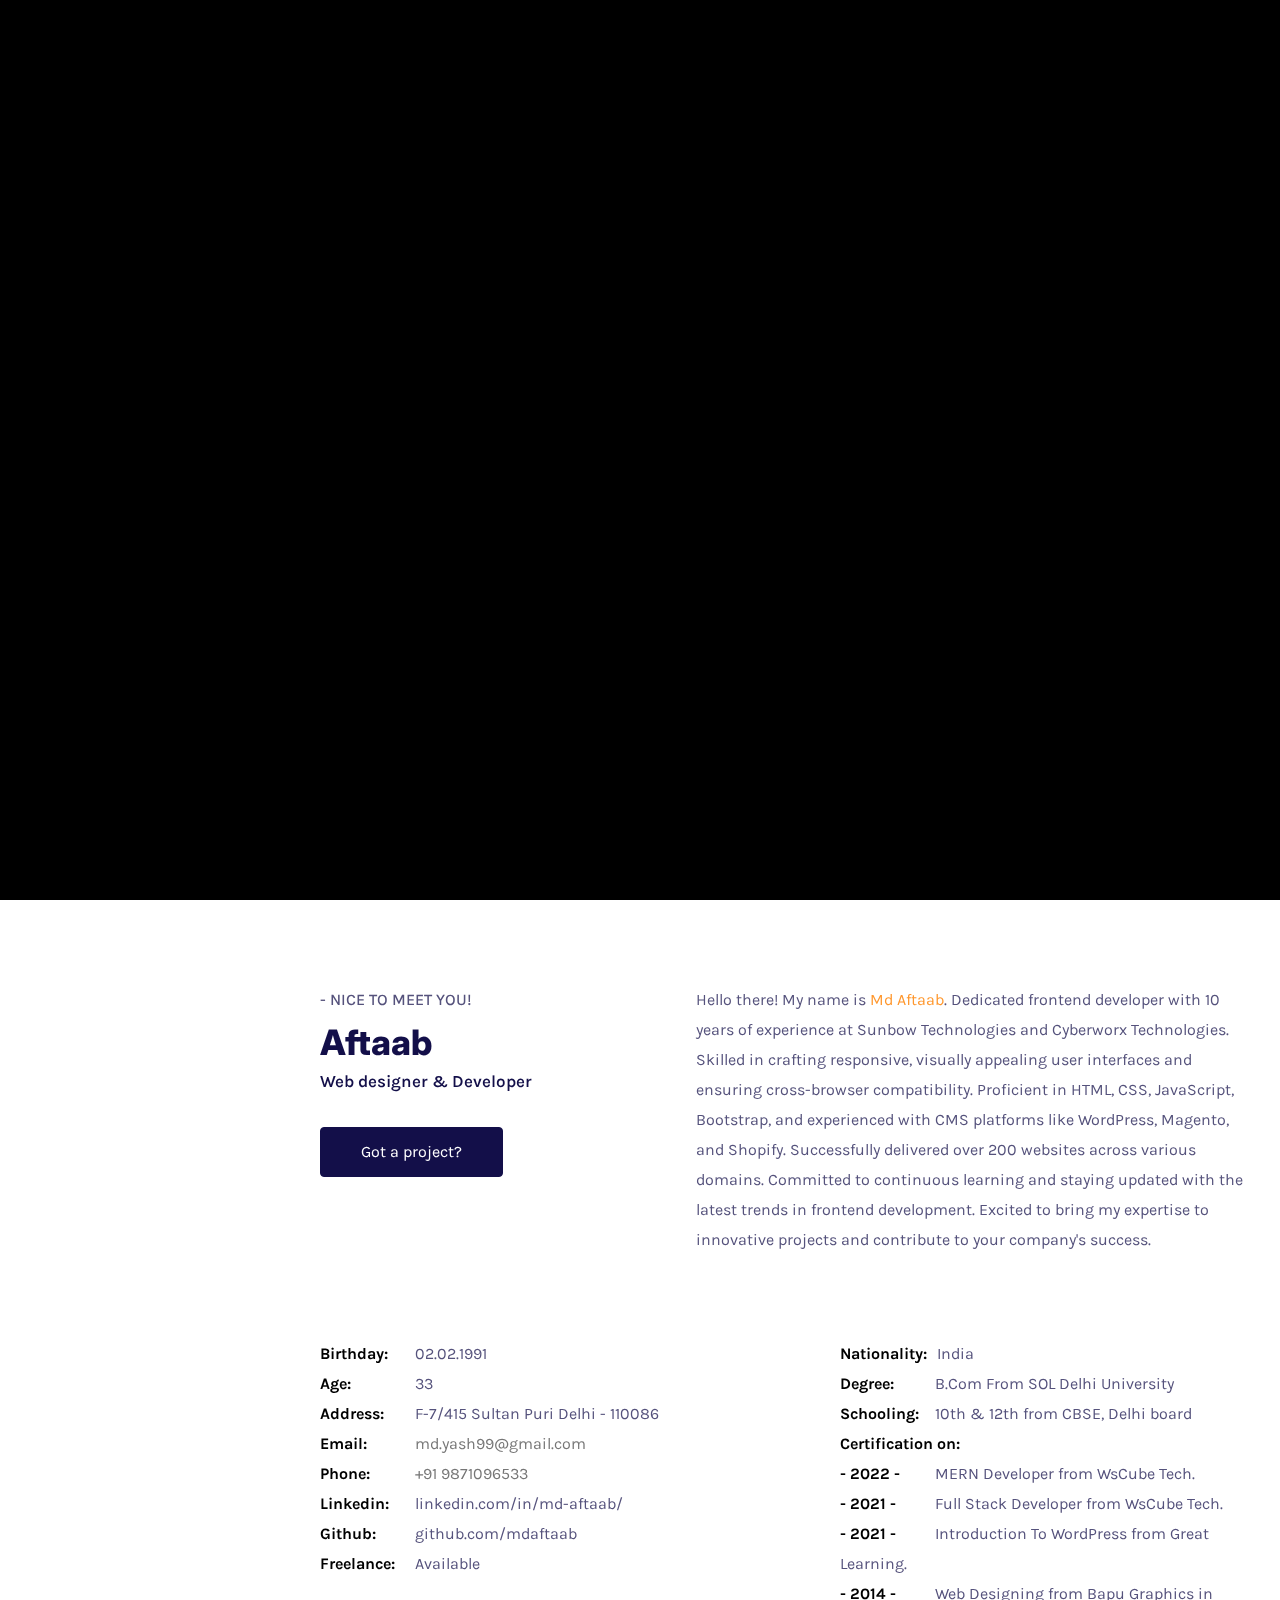
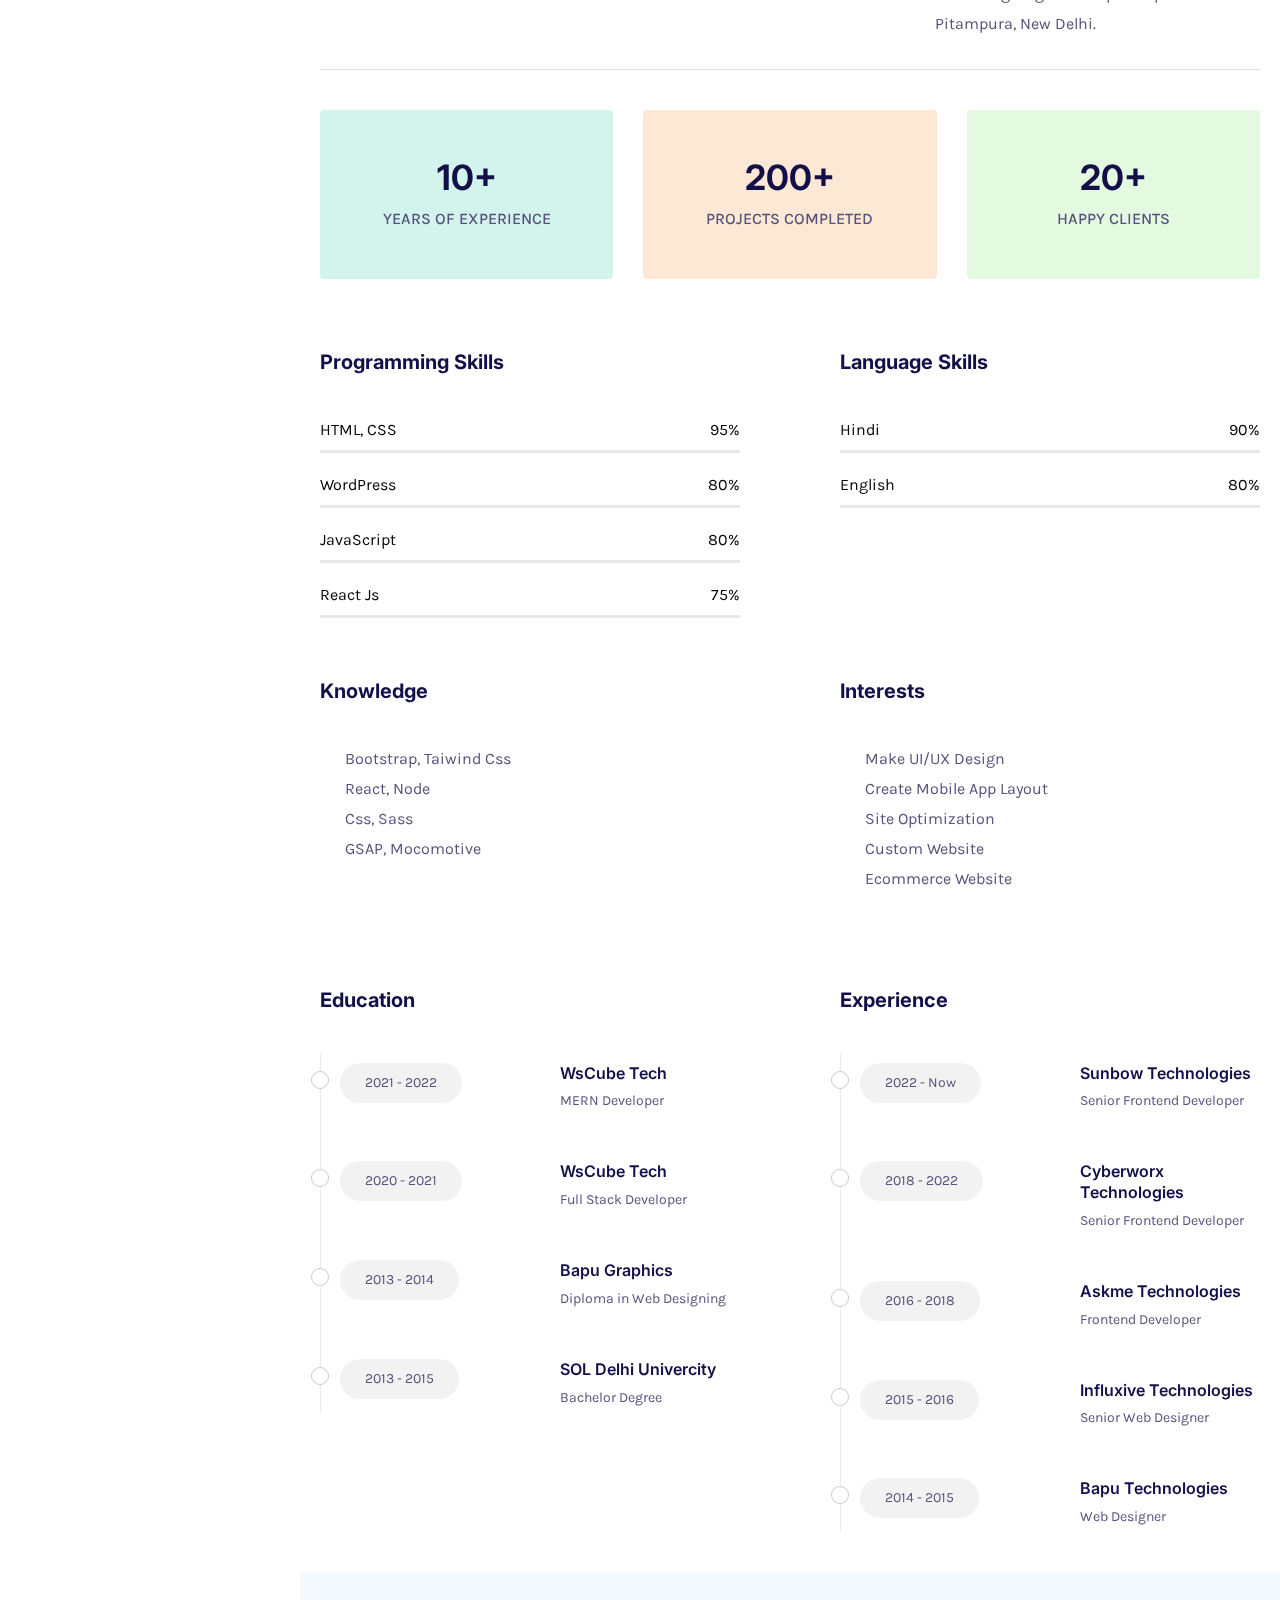
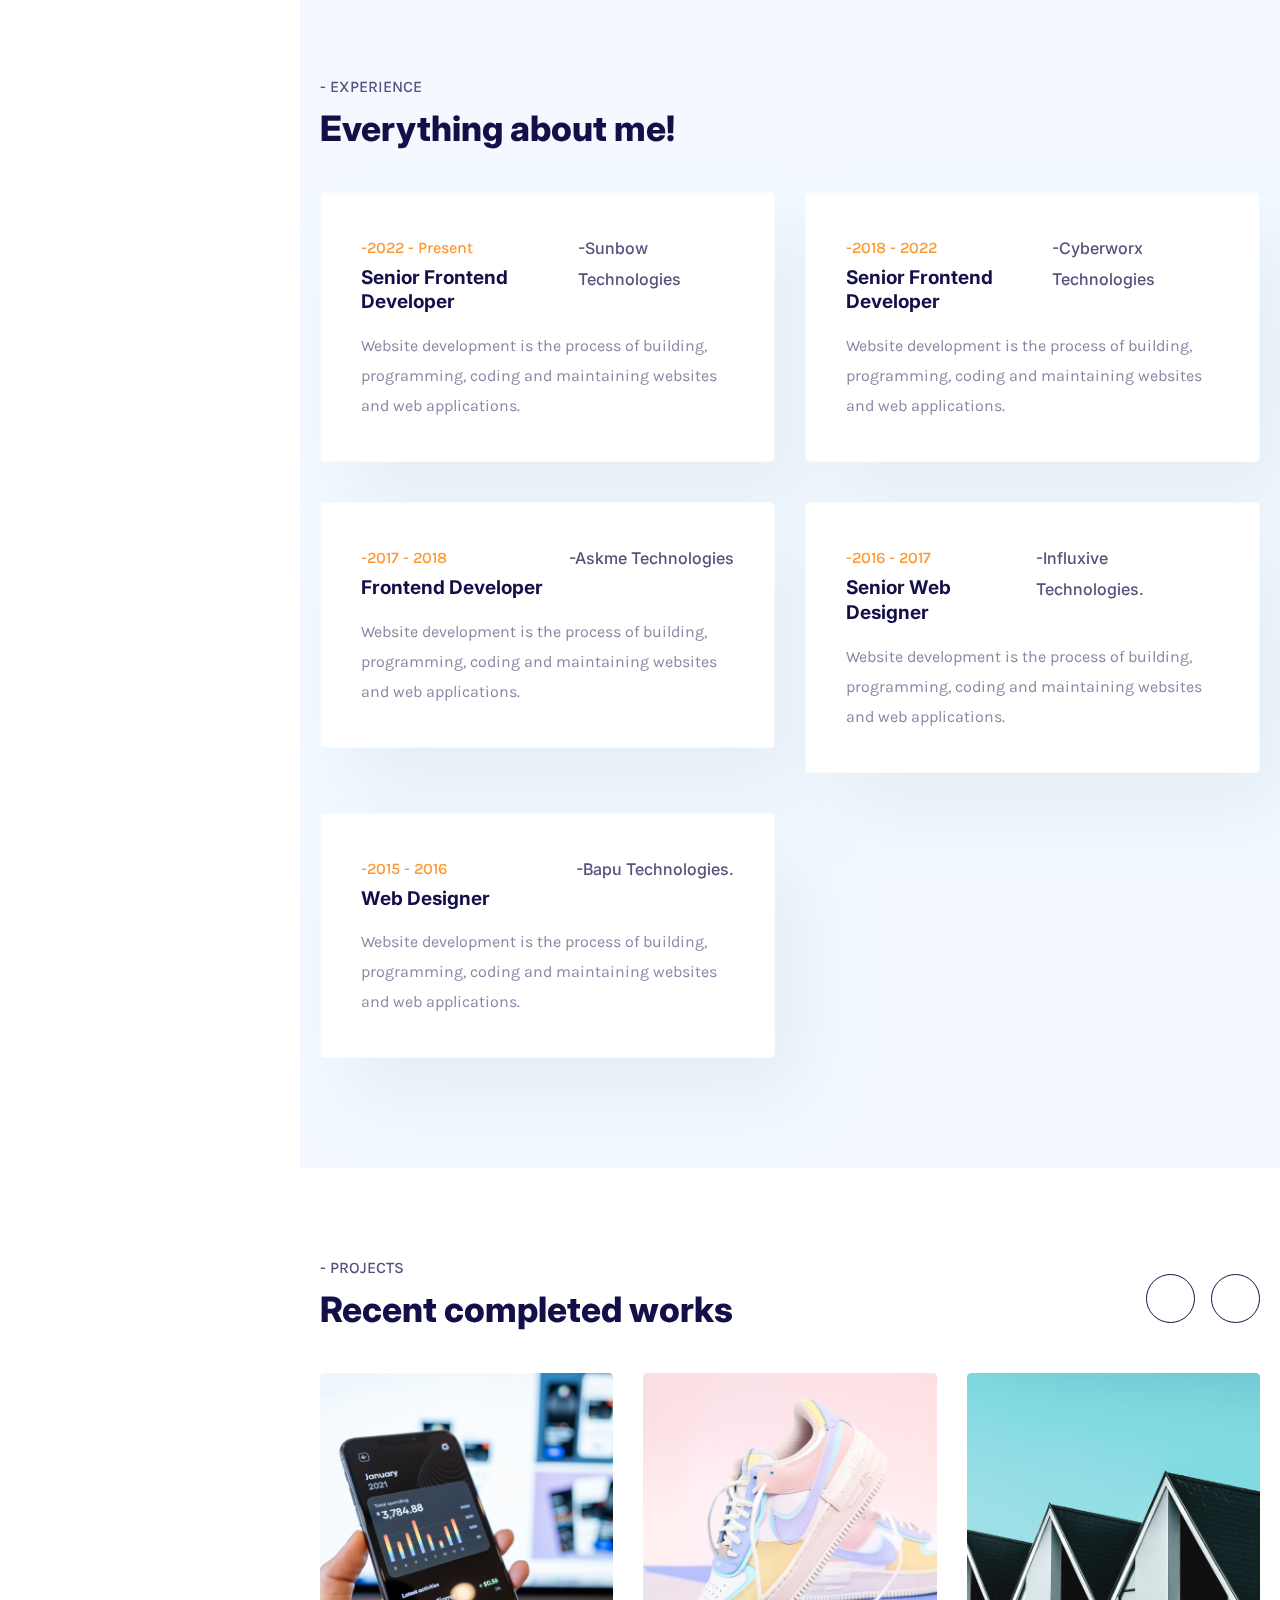
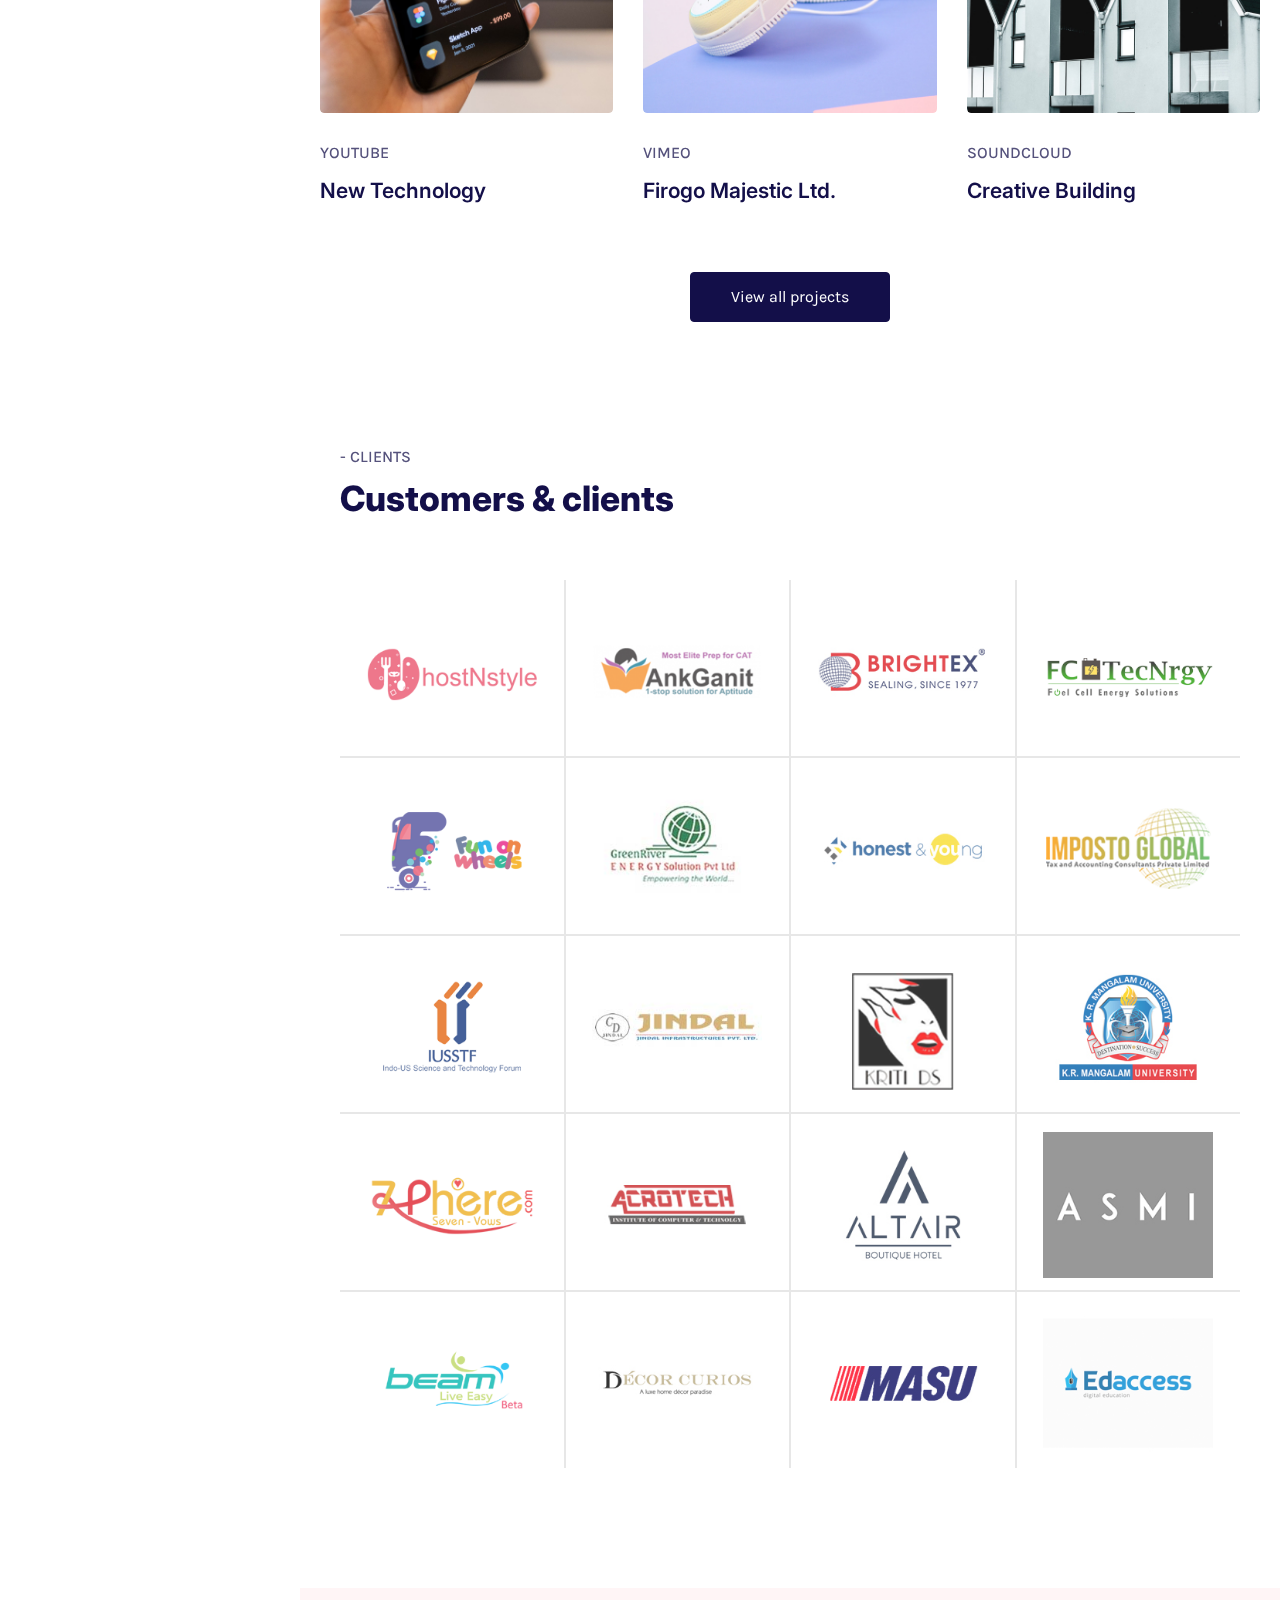
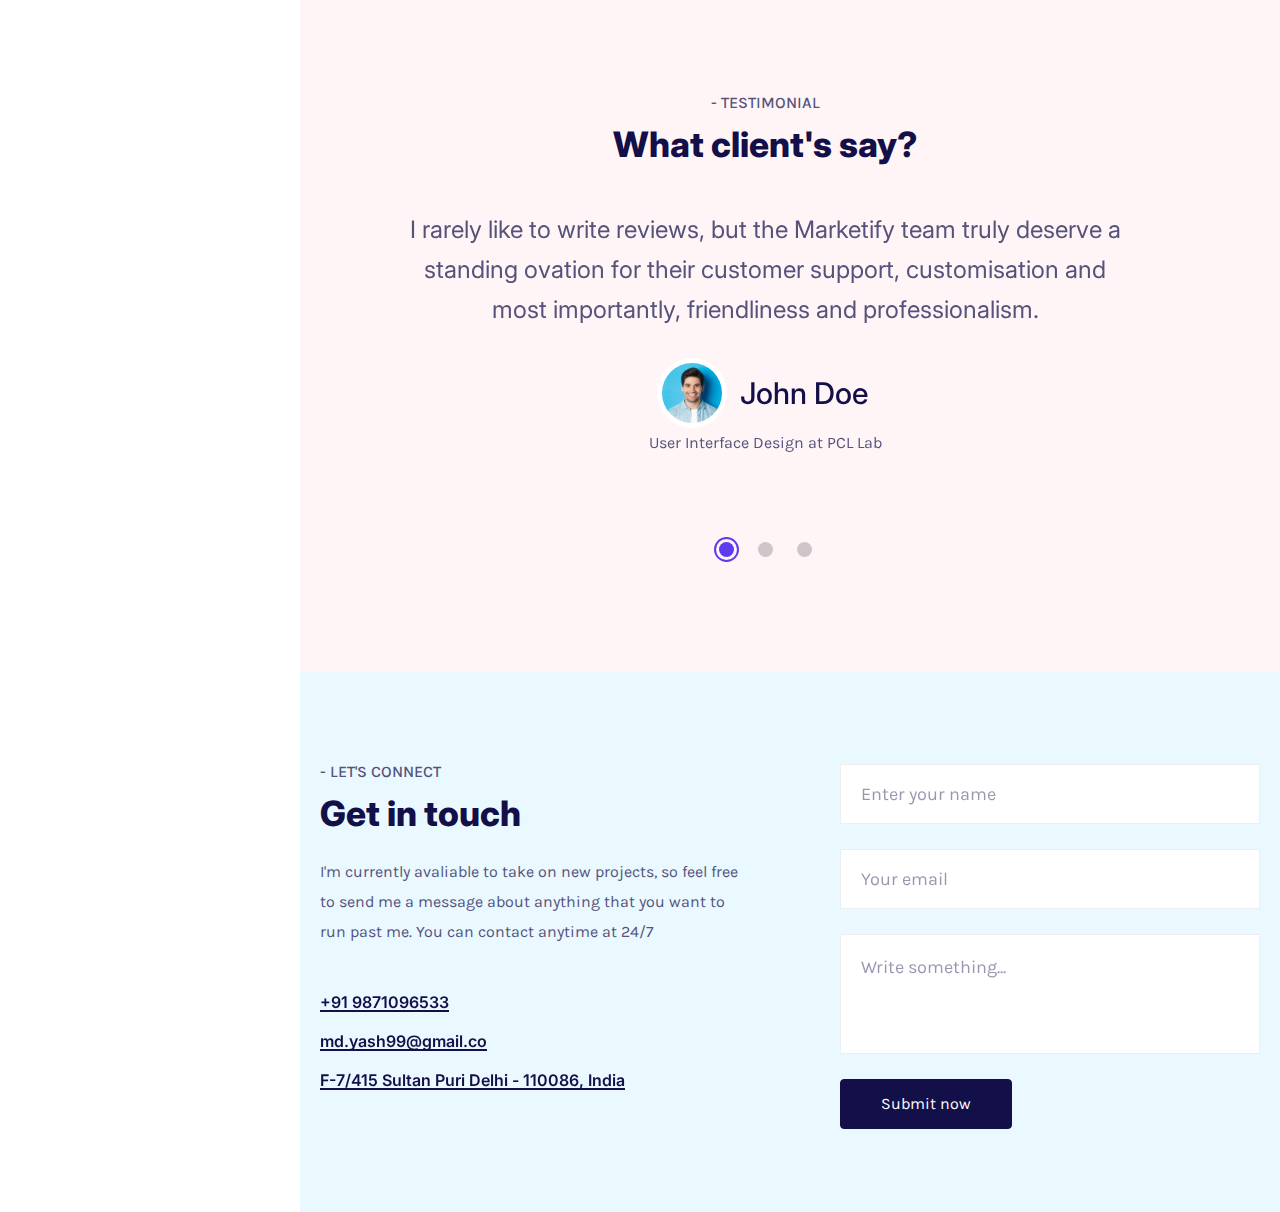
==== commit 6b80cd66: "update files" ====
--- a/index.html
+++ b/index.html
@@ -49,7 +49,6 @@
 								<li><a href="#about">About</a></li>
 								<li><a href="#service">Services</a></li>
 								<li><a href="#portfolio">Portfolio</a></li>
-								<li><a href="#news">Blog</a></li>
 								<li><a href="#contact">Contact</a></li>
 							</ul>
 						</div>
@@ -85,7 +84,6 @@
 							<li><a href="#about">About</a></li>
 							<li><a href="#service">Services</a></li>
 							<li><a href="#portfolio">Portfolio</a></li>
-							<li><a href="#news">Blog</a></li>
 							<li><a href="#contact">Contact</a></li>
 						</ul>
 					</div>
@@ -549,7 +547,7 @@
 												<div class="list_inner">
 													<div class="short">
 														<div class="job">
-															<span class="yellowColor">-2015 - 2017</span>
+															<span class="yellowColor">-2016 - 2017</span>
 															<h3>Senior Web Designer</h3>
 														</div>
 														<div class="place">
@@ -569,185 +567,33 @@
 													</div>
 												</div>
 											</li>
+											<li>
+												<img class="popup_image" src="img/experience/4.jpg" alt />
+												<div class="list_inner">
+													<div class="short">
+														<div class="job">
+															<span class="yellowColor">-2015 - 2016</span>
+															<h3>Web Designer</h3>
+														</div>
+														<div class="place">
+															<span>-Bapu Technologies.</span>
+														</div>
+													</div>
+													<div class="text">
+														<p>Website development is the process of building, programming, coding and maintaining websites and web applications.</p>
+													</div>
+													<a class="elisc_tm_full_link" href="#"></a>
+													<div class="hidden_details">
+														<div class="descriptions">
+															<p>Elisc is a leading web design agency with an award-winning design team that creates innovative, effective websites that capture your brand, improve your conversion rates, and maximize your revenue to help grow your business and achieve your goals.</p>
+															<p>In today’s digital world, your website is the first interaction consumers have with your business. That's why almost 95 percent of a user’s first impression relates to web design. It’s also why web design services can have an immense impact on your company’s bottom line.</p>
+															<p>That’s why more companies are not only reevaluating their website’s design but also partnering with Elisc, the web design agency that’s driven more than $2.4 billion in revenue for its clients. With over 50 web design awards under our belt, we're confident we can design a custom website that drives sales for your unique business.</p>
+														</div>
+													</div>
+												</div>
+											</li>
 										</ul>
 									</div>
-								</div>
-							</div>
-						</div>
-					</div>
-					<div class="elisc_tm_section" id="service">
-						<div class="elisc_tm_services">
-							<div class="tm_content">
-								<div class="elisc_tm_service_title">
-									<div class="elisc_tm_title">
-										<span>- Services</span>
-										<h3>My Services</h3>
-									</div>
-									<a href="emailto:md.yash99@gmail.com"><span class="__cf_email__">md.yash99@gmail.com</span></a>
-								</div>
-								<div class="service_list">
-									<ul>
-										<li>
-											<img class="popup_image" src="img/service/2.jpg" alt />
-											<div class="list_inner">
-												<div class="details">
-													<div class="title">
-														<span>01</span>
-														<h3>Web Design</h3>
-													</div>
-													<div class="text">
-														<p>Web development is the process of building, programming...</p>
-													</div>
-													<div class="elisc_tm_read_more">
-														<a href="#">Read More<span><img class="svg" src="img/svg/rightArrow.svg" alt /></span></a>
-													</div>
-												</div>
-												<a class="elisc_tm_full_link" href="#"></a>
-												<div class="hidden_details">
-													<div class="descriptions">
-														<p>Aftaab is a leading web design agency with an award-winning design team that creates innovative, effective websites that capture your brand, improve your conversion rates, and maximize your revenue to help grow your business and achieve your goals.</p>
-														<p>In today’s digital world, your website is the first interaction consumers have with your business. That's why almost 95 percent of a user’s first impression relates to web design. It’s also why web design services can have an immense impact on your company’s bottom line.</p>
-														<p>That’s why more companies are not only reevaluating their website’s design but also partnering with Elisc, the web design agency that’s driven more than $2.4 billion in revenue for its clients. With over 50 web design awards under our belt, we're confident we can design a custom website that drives sales for your unique business.</p>
-													</div>
-												</div>
-											</div>
-										</li>
-										<li>
-											<img class="popup_image" src="img/service/3.jpg" alt />
-											<div class="list_inner">
-												<div class="details">
-													<div class="title">
-														<span>02</span>
-														<h3>UI/UX Design</h3>
-													</div>
-													<div class="text">
-														<p>Web development is the process of building, programming...</p>
-													</div>
-													<div class="elisc_tm_read_more">
-														<a href="#">Read More<span><img class="svg" src="img/svg/rightArrow.svg" alt /></span></a>
-													</div>
-												</div>
-												<a class="elisc_tm_full_link" href="#"></a>
-												<div class="hidden_details">
-													<div class="descriptions">
-														<p>Elisc is a leading web design agency with an award-winning design team that creates innovative, effective websites that capture your brand, improve your conversion rates, and maximize your revenue to help grow your business and achieve your goals.</p>
-														<p>In today’s digital world, your website is the first interaction consumers have with your business. That's why almost 95 percent of a user’s first impression relates to web design. It’s also why web design services can have an immense impact on your company’s bottom line.</p>
-														<p>That’s why more companies are not only reevaluating their website’s design but also partnering with Elisc, the web design agency that’s driven more than $2.4 billion in revenue for its clients. With over 50 web design awards under our belt, we're confident we can design a custom website that drives sales for your unique business.</p>
-													</div>
-												</div>
-											</div>
-										</li>
-										<li>
-											<img class="popup_image" src="img/service/4.jpg" alt />
-											<div class="list_inner">
-												<div class="details">
-													<div class="title">
-														<span>03</span>
-														<h3>Mobile Application</h3>
-													</div>
-													<div class="text">
-														<p>Web development is the process of building, programming...</p>
-													</div>
-													<div class="elisc_tm_read_more">
-														<a href="#">Read More<span><img class="svg" src="img/svg/rightArrow.svg" alt /></span></a>
-													</div>
-												</div>
-												<a class="elisc_tm_full_link" href="#"></a>
-												<div class="hidden_details">
-													<div class="descriptions">
-														<p>Elisc is a leading web design agency with an award-winning design team that creates innovative, effective websites that capture your brand, improve your conversion rates, and maximize your revenue to help grow your business and achieve your goals.</p>
-														<p>In today’s digital world, your website is the first interaction consumers have with your business. That's why almost 95 percent of a user’s first impression relates to web design. It’s also why web design services can have an immense impact on your company’s bottom line.</p>
-														<p>That’s why more companies are not only reevaluating their website’s design but also partnering with Elisc, the web design agency that’s driven more than $2.4 billion in revenue for its clients. With over 50 web design awards under our belt, we're confident we can design a custom website that drives sales for your unique business.</p>
-													</div>
-												</div>
-											</div>
-										</li>
-										<li>
-											<img class="popup_image" src="img/service/5.jpg" alt />
-											<div class="list_inner">
-												<div class="details">
-													<div class="title">
-														<span>04</span>
-														<h3>User Research</h3>
-													</div>
-													<div class="text">
-														<p>Web development is the process of building, programming...</p>
-													</div>
-													<div class="elisc_tm_read_more">
-														<a href="#">Read More<span><img class="svg" src="img/svg/rightArrow.svg" alt /></span></a>
-													</div>
-												</div>
-												<a class="elisc_tm_full_link" href="#"></a>
-												<div class="hidden_details">
-													<div class="descriptions">
-														<p>Elisc is a leading web design agency with an award-winning design team that creates innovative, effective websites that capture your brand, improve your conversion rates, and maximize your revenue to help grow your business and achieve your goals.</p>
-														<p>In today’s digital world, your website is the first interaction consumers have with your business. That's why almost 95 percent of a user’s first impression relates to web design. It’s also why web design services can have an immense impact on your company’s bottom line.</p>
-														<p>That’s why more companies are not only reevaluating their website’s design but also partnering with Elisc, the web design agency that’s driven more than $2.4 billion in revenue for its clients. With over 50 web design awards under our belt, we're confident we can design a custom website that drives sales for your unique business.</p>
-													</div>
-												</div>
-											</div>
-										</li>
-										<li>
-											<img class="popup_image" src="img/service/6.jpg" alt />
-											<div class="list_inner">
-												<div class="details">
-													<div class="title">
-														<span>05</span>
-														<h3>Animation</h3>
-													</div>
-													<div class="text">
-														<p>Web development is the process of building, programming...</p>
-													</div>
-													<div class="elisc_tm_read_more">
-														<a href="#">Read More<span><img class="svg" src="img/svg/rightArrow.svg" alt /></span></a>
-													</div>
-												</div>
-												<a class="elisc_tm_full_link" href="#"></a>
-												<div class="hidden_details">
-													<div class="descriptions">
-														<p>Elisc is a leading web design agency with an award-winning design team that creates innovative, effective websites that capture your brand, improve your conversion rates, and maximize your revenue to help grow your business and achieve your goals.</p>
-														<p>In today’s digital world, your website is the first interaction consumers have with your business. That's why almost 95 percent of a user’s first impression relates to web design. It’s also why web design services can have an immense impact on your company’s bottom line.</p>
-														<p>That’s why more companies are not only reevaluating their website’s design but also partnering with Elisc, the web design agency that’s driven more than $2.4 billion in revenue for its clients. With over 50 web design awards under our belt, we're confident we can design a custom website that drives sales for your unique business.</p>
-													</div>
-												</div>
-											</div>
-										</li>
-										<li>
-											<img class="popup_image" src="img/service/7.jpg" alt />
-											<div class="list_inner">
-												<div class="details">
-													<div class="title">
-														<span>06</span>
-														<h3>Game Development</h3>
-													</div>
-													<div class="text">
-														<p>Web development is the process of building, programming...</p>
-													</div>
-													<div class="elisc_tm_read_more">
-														<a href="#">Read More<span><img class="svg" src="img/svg/rightArrow.svg" alt /></span></a>
-													</div>
-												</div>
-												<a class="elisc_tm_full_link" href="#"></a>
-												<div class="hidden_details">
-													<div class="descriptions">
-														<p>Elisc is a leading web design agency with an award-winning design team that creates innovative, effective websites that capture your brand, improve your conversion rates, and maximize your revenue to help grow your business and achieve your goals.</p>
-														<p>In today’s digital world, your website is the first interaction consumers have with your business. That's why almost 95 percent of a user’s first impression relates to web design. It’s also why web design services can have an immense impact on your company’s bottom line.</p>
-														<p>That’s why more companies are not only reevaluating their website’s design but also partnering with Elisc, the web design agency that’s driven more than $2.4 billion in revenue for its clients. With over 50 web design awards under our belt, we're confident we can design a custom website that drives sales for your unique business.</p>
-													</div>
-												</div>
-											</div>
-										</li>
-									</ul>
-								</div>
-								<div class="elisc_tm_video">
-									<img class="placeholder" src="img/thumbs/4-2.jpg" alt />
-									<div class="image" data-img-url="img/service/1.jpg"></div>
-									<div class="overlay"></div>
-									<span class="play"><img class="svg" src="img/svg/play.svg" alt /></span>
-									<div class="text">
-										<h3>Intro Video</h3>
-									</div>
-									<a class="elisc_tm_full_link popup-youtube" href="https://www.youtube.com/watch?v=7e90gBu4pas"></a>
 								</div>
 							</div>
 						</div>
@@ -1022,7 +868,7 @@
 						</div>
 					</div>
 					<div class="elisc_tm_testimonial_wrapper">
-						<div class="tm_content">
+						<div class="">
 							<div class="elisc_tm_testimonials">
 								<div class="elisc_tm_title" data-position="center">
 									<span>- Testimonial</span>
@@ -1073,208 +919,6 @@
 											<p class="job">Sales Manager at Vivaco Shop</p>
 										</li>
 									</ul>
-								</div>
-							</div>
-						</div>
-					</div>
-				</div>
-				<div class="elisc_tm_section" id="news">
-					<div class="elisc_tm_news fn_w_sminiboxes">
-						<div class="tm_content">
-							<div class="wrapper">
-								<div class="left fn_w_sminibox">
-									<div class="elisc_tm_sticky_section">
-										<div class="elisc_tm_title">
-											<span>- Blog</span>
-											<h3>My blog &amp; news</h3>
-										</div>
-										<div class="elisc_tm_button">
-											<a class="anchor" href="#contact">Get in touch</a>
-										</div>
-									</div>
-								</div>
-								<div class="right fn_w_sminibox">
-									<div class="elisc_tm_sticky_section">
-										<div class="list">
-											<ul>
-												<li>
-													<img class="popup_image" src="img/news/1.jpg" alt />
-													<div class="list_inner">
-														<div class="info">
-															<div class="meta">
-																<img class="svg" src="img/svg/calendar.svg" alt /> <span>April 12, 2023</span>
-															</div>
-															<div class="title">
-																<h3><a href="#">12 unique examples of portfolio websites</a></h3>
-															</div>
-														</div>
-														<div class="elisc_tm_read_more">
-															<a class="line_effect" href="#">Learn More<span><img class="svg" src="img/svg/rightArrow.svg" alt /></span></a>
-														</div>
-														<div class="news_hidden_details">
-															<div class="news_popup_informations">
-																<div class="text">
-																	<p>Elisc is a leading web design agency with an award-winning design team that creates innovative, effective websites that capture your brand, improve your conversion rates, and maximize your revenue to help grow your business and achieve your goals.</p>
-																	<p>In today’s digital world, your website is the first interaction consumers have with your business. That's why almost 95 percent of a user’s first impression relates to web design. It’s also why web design services can have an immense impact on your company’s bottom line.</p>
-																	<p>That’s why more companies are not only reevaluating their website’s design but also partnering with Kura, the web design agency that’s driven more than $2.4 billion in revenue for its clients. With over 50 web design awards under our belt, we're confident we can design a custom website that drives sales for your unique business.</p>
-																</div>
-															</div>
-														</div>
-													</div>
-												</li>
-												<li>
-													<img class="popup_image" src="img/news/2.jpg" alt />
-													<div class="list_inner">
-														<div class="info">
-															<div class="meta">
-																<img class="svg" src="img/svg/calendar.svg" alt /> <span>April 01, 2023</span>
-															</div>
-															<div class="title">
-																<h3><a href="#">Dealing with spring allergy symptoms</a></h3>
-															</div>
-														</div>
-														<div class="elisc_tm_read_more">
-															<a class="line_effect" href="#">Learn More<span><img class="svg" src="img/svg/rightArrow.svg" alt /></span></a>
-														</div>
-														<div class="news_hidden_details">
-															<div class="news_popup_informations">
-																<div class="text">
-																	<p>Elisc is a leading web design agency with an award-winning design team that creates innovative, effective websites that capture your brand, improve your conversion rates, and maximize your revenue to help grow your business and achieve your goals.</p>
-																	<p>In today’s digital world, your website is the first interaction consumers have with your business. That's why almost 95 percent of a user’s first impression relates to web design. It’s also why web design services can have an immense impact on your company’s bottom line.</p>
-																	<p>That’s why more companies are not only reevaluating their website’s design but also partnering with Kura, the web design agency that’s driven more than $2.4 billion in revenue for its clients. With over 50 web design awards under our belt, we're confident we can design a custom website that drives sales for your unique business.</p>
-																</div>
-															</div>
-														</div>
-													</div>
-												</li>
-												<li>
-													<img class="popup_image" src="img/news/3.jpg" alt />
-													<div class="list_inner">
-														<div class="info">
-															<div class="meta">
-																<img class="svg" src="img/svg/calendar.svg" alt /> <span>March 30, 2023</span>
-															</div>
-															<div class="title">
-																<h3><a href="#">Why we should read fewer books</a></h3>
-															</div>
-														</div>
-														<div class="elisc_tm_read_more">
-															<a class="line_effect" href="#">Learn More<span><img class="svg" src="img/svg/rightArrow.svg" alt /></span></a>
-														</div>
-														<div class="news_hidden_details">
-															<div class="news_popup_informations">
-																<div class="text">
-																	<p>Elisc is a leading web design agency with an award-winning design team that creates innovative, effective websites that capture your brand, improve your conversion rates, and maximize your revenue to help grow your business and achieve your goals.</p>
-																	<p>In today’s digital world, your website is the first interaction consumers have with your business. That's why almost 95 percent of a user’s first impression relates to web design. It’s also why web design services can have an immense impact on your company’s bottom line.</p>
-																	<p>That’s why more companies are not only reevaluating their website’s design but also partnering with Kura, the web design agency that’s driven more than $2.4 billion in revenue for its clients. With over 50 web design awards under our belt, we're confident we can design a custom website that drives sales for your unique business.</p>
-																</div>
-															</div>
-														</div>
-													</div>
-												</li>
-												<li>
-													<img class="popup_image" src="img/news/4.jpg" alt />
-													<div class="list_inner">
-														<div class="info">
-															<div class="meta">
-																<img class="svg" src="img/svg/calendar.svg" alt /> <span>March 15, 2023</span>
-															</div>
-															<div class="title">
-																<h3><a href="#">Skills and tools for efficient web design</a></h3>
-															</div>
-														</div>
-														<div class="elisc_tm_read_more">
-															<a class="line_effect" href="#">Learn More<span><img class="svg" src="img/svg/rightArrow.svg" alt /></span></a>
-														</div>
-														<div class="news_hidden_details">
-															<div class="news_popup_informations">
-																<div class="text">
-																	<p>Elisc is a leading web design agency with an award-winning design team that creates innovative, effective websites that capture your brand, improve your conversion rates, and maximize your revenue to help grow your business and achieve your goals.</p>
-																	<p>In today’s digital world, your website is the first interaction consumers have with your business. That's why almost 95 percent of a user’s first impression relates to web design. It’s also why web design services can have an immense impact on your company’s bottom line.</p>
-																	<p>That’s why more companies are not only reevaluating their website’s design but also partnering with Kura, the web design agency that’s driven more than $2.4 billion in revenue for its clients. With over 50 web design awards under our belt, we're confident we can design a custom website that drives sales for your unique business.</p>
-																</div>
-															</div>
-														</div>
-													</div>
-												</li>
-												<li>
-													<img class="popup_image" src="img/news/5.jpg" alt />
-													<div class="list_inner">
-														<div class="info">
-															<div class="meta">
-																<img class="svg" src="img/svg/calendar.svg" alt /> <span>Feb 20, 2023</span>
-															</div>
-															<div class="title">
-																<h3><a href="#">How to use python for web scraping</a></h3>
-															</div>
-														</div>
-														<div class="elisc_tm_read_more">
-															<a class="line_effect" href="#">Learn More<span><img class="svg" src="img/svg/rightArrow.svg" alt /></span></a>
-														</div>
-														<div class="news_hidden_details">
-															<div class="news_popup_informations">
-																<div class="text">
-																	<p>Elisc is a leading web design agency with an award-winning design team that creates innovative, effective websites that capture your brand, improve your conversion rates, and maximize your revenue to help grow your business and achieve your goals.</p>
-																	<p>In today’s digital world, your website is the first interaction consumers have with your business. That's why almost 95 percent of a user’s first impression relates to web design. It’s also why web design services can have an immense impact on your company’s bottom line.</p>
-																	<p>That’s why more companies are not only reevaluating their website’s design but also partnering with Kura, the web design agency that’s driven more than $2.4 billion in revenue for its clients. With over 50 web design awards under our belt, we're confident we can design a custom website that drives sales for your unique business.</p>
-																</div>
-															</div>
-														</div>
-													</div>
-												</li>
-												<li>
-													<img class="popup_image" src="img/news/6.jpg" alt />
-													<div class="list_inner">
-														<div class="info">
-															<div class="meta">
-																<img class="svg" src="img/svg/calendar.svg" alt /> <span>Feb 11, 2023</span>
-															</div>
-															<div class="title">
-																<h3><a href="#">Best wireframe tools for web designers</a></h3>
-															</div>
-														</div>
-														<div class="elisc_tm_read_more">
-															<a class="line_effect" href="#">Learn More<span><img class="svg" src="img/svg/rightArrow.svg" alt /></span></a>
-														</div>
-														<div class="news_hidden_details">
-															<div class="news_popup_informations">
-																<div class="text">
-																	<p>Elisc is a leading web design agency with an award-winning design team that creates innovative, effective websites that capture your brand, improve your conversion rates, and maximize your revenue to help grow your business and achieve your goals.</p>
-																	<p>In today’s digital world, your website is the first interaction consumers have with your business. That's why almost 95 percent of a user’s first impression relates to web design. It’s also why web design services can have an immense impact on your company’s bottom line.</p>
-																	<p>That’s why more companies are not only reevaluating their website’s design but also partnering with Kura, the web design agency that’s driven more than $2.4 billion in revenue for its clients. With over 50 web design awards under our belt, we're confident we can design a custom website that drives sales for your unique business.</p>
-																</div>
-															</div>
-														</div>
-													</div>
-												</li>
-												<li>
-													<img class="popup_image" src="img/news/7.jpg" alt />
-													<div class="list_inner">
-														<div class="info">
-															<div class="meta">
-																<img class="svg" src="img/svg/calendar.svg" alt /> <span>Jan 31, 2023</span>
-															</div>
-															<div class="title">
-																<h3><a href="#">Why we’re crazy about animations</a></h3>
-															</div>
-														</div>
-														<div class="elisc_tm_read_more">
-															<a class="line_effect" href="#">Learn More<span><img class="svg" src="img/svg/rightArrow.svg" alt /></span></a>
-														</div>
-														<div class="news_hidden_details">
-															<div class="news_popup_informations">
-																<div class="text">
-																	<p>Elisc is a leading web design agency with an award-winning design team that creates innovative, effective websites that capture your brand, improve your conversion rates, and maximize your revenue to help grow your business and achieve your goals.</p>
-																	<p>In today’s digital world, your website is the first interaction consumers have with your business. That's why almost 95 percent of a user’s first impression relates to web design. It’s also why web design services can have an immense impact on your company’s bottom line.</p>
-																	<p>That’s why more companies are not only reevaluating their website’s design but also partnering with Kura, the web design agency that’s driven more than $2.4 billion in revenue for its clients. With over 50 web design awards under our belt, we're confident we can design a custom website that drives sales for your unique business.</p>
-																</div>
-															</div>
-														</div>
-													</div>
-												</li>
-											</ul>
-										</div>
-									</div>
 								</div>
 							</div>
 						</div>
@@ -1331,9 +975,6 @@
 									</div>
 								</div>
 							</div>
-							<div class="elisc_tm_map">
-								<div class="mapouter"><div class="gmap_canvas"><iframe src="https://www.google.com/maps/embed?pb=!1m18!1m12!1m3!1d309.3634878261229!2d77.06718827650819!3d28.688201100395947!2m3!1f0!2f0!3f0!3m2!1i1024!2i768!4f13.1!3m3!1m2!1s0x390d04300f89a099%3A0x3a7ffdd4043f6cb!2sBlock%20F%207%2C%20Sultanpuri%2C%20Delhi%2C%20110086%2C%20India!5e0!3m2!1sen!2sus!4v1687434647284!5m2!1sen!2sus" width="100%" height="550" style="border:0;" allowfullscreen="" loading="lazy" referrerpolicy="no-referrer-when-downgrade"></iframe><a href="https://www.embedgooglemap.net/blog/divi-discount-code-elegant-themes-coupon"></a><br><style>.mapouter{position:relative;text-align:right;height:375px;width:100%;}</style><a href="https://www.embedgooglemap.net/">how to add google map</a><style>.gmap_canvas {overflow:hidden;background:none!important;height:375px;width:100%;}</style></div></div>
-							</div>
 						</div>
 					</div>
 				</div>
--- a/css/plugins.css
+++ b/css/plugins.css
@@ -1,9 +1,9 @@
-html,body,div,span,applet,object,iframe,h1,h2,h3,h4,h5,h6,p,blockquote,pre,a,abbr,acronym,address,big,cite,code,del,dfn,em,font,ins,kbd,q,s,samp,small,strike,strong,sub,sup,tt,var,b,u,i,center,dl,dt,dd,ol,ul,li,fieldset,form,label,legend,table,caption,tbody,tfoot,thead,tr,th,td{background:0 0;border:0;margin:0;padding:0;vertical-align:baseline;outline:none}article,aside,details,figcaption,figure,footer,header,hgroup,nav,section{display:block}blockquote{quotes:none}blockquote:before,blockquote:after{content:'';content:none}ul,ol{margin:0}ul li,ol li{margin:0}img{vertical-align:middle;max-width:100%}iframe{max-width:100%}del{text-decoration:line-through}a,i{border:none}a:hover{text-decoration:none}textarea{border-radius:0;font-size:18px;resize:vertical;font-family:var(--font-karla);-webkit-box-sizing:border-box;-moz-box-sizing:border-box;-ms-box-sizing:border-box;box-sizing:border-box;line-height:1.4;padding:20px!important;width:100%;border:1px solid #eee;-webkit-transition:all .3s ease;-moz-transition:all .3s ease;-ms-transition:all .3s ease;-o-transition:all .3s ease;transition:all .3s ease}input[type=text],input[type=password],input[type=datetime],input[type=datetime-local],input[type=date],input[type=month],input[type=time],input[type=week],input[type=number],input[type=email],input[type=url],input[type=search],input[type=tel],input[type=color],.uneditable-input{border-radius:0;font-size:18px;min-width:auto;-webkit-box-sizing:border-box;-moz-box-sizing:border-box;-ms-box-sizing:border-box;box-sizing:border-box;font-family:var(--font-karla);line-height:1.6;padding:20px!important;height:44px;vertical-align:middle;border:1px solid #eee;-webkit-transition:all .3s ease;-moz-transition:all .3s ease;-ms-transition:all .3s ease;-o-transition:all .3s ease;transition:all .3s ease}textarea:focus,input[type=text]:focus,input[type=password]:focus,input[type=datetime]:focus,input[type=datetime-local]:focus,input[type=date]:focus,input[type=month]:focus,input[type=time]:focus,input[type=week]:focus,input[type=number]:focus,input[type=email]:focus,input[type=url]:focus,input[type=search]:focus,input[type=tel]:focus,input[type=color]:focus,.uneditable-input:focus{border-color:#ccc;background:#eee}input[type=submit]{padding:13px 15px;height:40px;line-height:1;text-transform:uppercase;font-size:15px;font-weight:600;text-decoration:none;border:none;cursor:pointer;color:#fff;background:#777;-webkit-transition:all .3s ease;-moz-transition:all .3s ease;-ms-transition:all .3s ease;-o-transition:all .3s ease;transition:all .3s ease}input[type=submit]:hover{background:#444}select{padding:8px;border:2px solid #eee}input[type=button]{cursor:pointer;-webkit-transition:all .3s ease;-moz-transition:all .3s ease;-ms-transition:all .3s ease;-o-transition:all .3s ease;transition:all .3s ease}@font-face{font-family:fontello;src:url(font/fontello3b7f.eot?26650032);src:url(font/fontello3b7f.eot?26650032#iefix) format('embedded-opentype'),url(font/fontello3b7f.woff2?26650032) format('woff2'),url(font/fontello3b7f.woff?26650032) format('woff'),url(font/fontello3b7f.ttf?26650032) format('truetype'),url(font/fontello3b7f.svg?26650032#fontello) format('svg');font-weight:400;font-style:normal}[class^=icon-]:before,[class*=" icon-"]:before{font-family:fontello;font-style:normal;font-weight:400;speak:never;display:inline-block;text-decoration:inherit;width:1em;margin-right:.2em;text-align:center;font-variant:normal;text-transform:none;line-height:1em;margin-left:.2em;-webkit-font-smoothing:antialiased;-moz-osx-font-smoothing:grayscale}.icon-wrench-1:before{content:'\e013'}.icon-basket-circled:before{content:'\e014'}.icon-folder:before{content:'\e015'}.icon-doc-new-circled:before{content:'\e016'}.icon-cogs:before{content:'\e020'}.icon-wrench:before{content:'\e021'}.icon-rss:before{content:'\e028'}.icon-folder-open:before{content:'\e029'}.icon-wrench-outline:before{content:'\e02f'}.icon-calendar:before{content:'\e054'}.icon-doc:before{content:'\e06c'}.icon-trash-circled:before{content:'\e06d'}.icon-doc-new:before{content:'\e07d'}.icon-doc-circled:before{content:'\e07e'}.icon-basket-2:before{content:'\e091'}.icon-folder-circled:before{content:'\e09d'}.icon-basket:before{content:'\e0c3'}.icon-wrench-circled:before{content:'\e0c4'}.icon-cog:before{content:'\e0e6'}.icon-phone-circled:before{content:'\e0f3'}.icon-phone:before{content:'\e0f4'}.icon-cog-circled:before{content:'\e101'}.icon-folder-close:before{content:'\e102'}.icon-right-small:before{content:'\e800'}.icon-down-dir:before{content:'\e801'}.icon-up-dir:before{content:'\e802'}.icon-left-dir:before{content:'\e803'}.icon-right-dir:before{content:'\e804'}.icon-down-open:before{content:'\e805'}.icon-left-open:before{content:'\e806'}.icon-right-open:before{content:'\e807'}.icon-up-open:before{content:'\e808'}.icon-down-big:before{content:'\e809'}.icon-left-big:before{content:'\e80a'}.icon-right-big:before{content:'\e80b'}.icon-up-big:before{content:'\e80c'}.icon-arrows-cw:before{content:'\e80d'}.icon-ccw:before{content:'\e80e'}.icon-print-1:before{content:'\e80f'}.icon-twitter-5:before{content:'\e80f'}.icon-attach-1:before{content:'\e810'}.icon-twitter-rect:before{content:'\e810'}.icon-videocam-2:before{content:'\e811'}.icon-ok-outline:before{content:'\e811'}.icon-picture-outline:before{content:'\e812'}.icon-th-large-1:before{content:'\e812'}.icon-camera-outline:before{content:'\e813'}.icon-th-outline:before{content:'\e813'}.icon-export-1:before{content:'\e814'}.icon-lock-filled:before{content:'\e814'}.icon-code-2:before{content:'\e815'}.icon-menu-outline:before{content:'\e815'}.icon-folder-1:before{content:'\e816'}.icon-looped-square-interest:before{content:'\e816'}.icon-arrows-cw-2:before{content:'\e817'}.icon-rss-2:before{content:'\e817'}.icon-loop-2:before{content:'\e818'}.icon-link-outline:before{content:'\e818'}.icon-resize-normal-outline:before{content:'\e819'}.icon-star-circled:before{content:'\e819'}.icon-folder-add:before{content:'\e81a'}.icon-braille:before{content:'\e81a'}.icon-user-delete:before{content:'\e81b'}.icon-compass:before{content:'\e81b'}.icon-lock-1:before{content:'\e81c'}.icon-user-add-outline:before{content:'\e81c'}.icon-bookmark:before{content:'\e81d'}.icon-forward-outline:before{content:'\e81d'}.icon-flag:before{content:'\e81e'}.icon-minus-outline:before{content:'\e81e'}.icon-floppy:before{content:'\e81f'}.icon-clock-1:before{content:'\e81f'}.icon-megaphone:before{content:'\e820'}.icon-volume-low:before{content:'\e820'}.icon-key:before{content:'\e821'}.icon-brush-1:before{content:'\e821'}.icon-globe-alt:before{content:'\e822'}.icon-compass-circled:before{content:'\e822'}.icon-fast-fw-1:before{content:'\e823'}.icon-star-empty:before{content:'\e823'}.icon-rewind-outline:before{content:'\e824'}.icon-user:before{content:'\e824'}.icon-flash-1:before{content:'\e825'}.icon-group:before{content:'\e825'}.icon-moon-1:before{content:'\e826'}.icon-trash:before{content:'\e826'}.icon-gift:before{content:'\e827'}.icon-cloud-1:before{content:'\e827'}.icon-adjust:before{content:'\e827'}.icon-cancel-circled2:before{content:'\e828'}.icon-flash-outline:before{content:'\e828'}.icon-volume-up:before{content:'\e828'}.icon-comment-1:before{content:'\e829'}.icon-zoom-out-2:before{content:'\e829'}.icon-zoom-out:before{content:'\e829'}.icon-chat-1:before{content:'\e82a'}.icon-popup-4:before{content:'\e82a'}.icon-down-circled:before{content:'\e82a'}.icon-bell-1:before{content:'\e82b'}.icon-lock-open-filled:before{content:'\e82b'}.icon-left-circled:before{content:'\e82b'}.icon-stumbleupon-circled:before{content:'\e82c'}.icon-pin-outline:before{content:'\e82c'}.icon-record-1:before{content:'\e82c'}.icon-lastfm-1:before{content:'\e82d'}.icon-chat-1:before{content:'\e82d'}.icon-eject-outline:before{content:'\e82d'}.icon-lastfm-circled:before{content:'\e82e'}.icon-chat-alt:before{content:'\e82e'}.icon-cloud-sun:before{content:'\e82e'}.icon-plus-1:before{content:'\e82f'}.icon-menu-2:before{content:'\e82f'}.icon-clock:before{content:'\e82f'}.icon-plus-circled:before{content:'\e830'}.icon-edit-2:before{content:'\e830'}.icon-clock-circled:before{content:'\e830'}.icon-hammer:before{content:'\e831'}.icon-down-1:before{content:'\e831'}.icon-megaphone:before{content:'\e831'}.icon-home-1:before{content:'\e832'}.icon-left-1:before{content:'\e832'}.icon-up-circled:before{content:'\e832'}.icon-cog-1:before{content:'\e833'}.icon-right-1:before{content:'\e833'}.icon-shuffle:before{content:'\e833'}.icon-cog-alt:before{content:'\e834'}.icon-up-1:before{content:'\e834'}.icon-play:before{content:'\e834'}.icon-basket:before{content:'\e835'}.icon-down-bold:before{content:'\e835'}.icon-play-circled2:before{content:'\e835'}.icon-flickr-1:before{content:'\e836'}.icon-left-bold:before{content:'\e836'}.icon-help:before{content:'\e836'}.icon-github-circled-1:before{content:'\e837'}.icon-right-bold:before{content:'\e837'}.icon-help-circled:before{content:'\e837'}.icon-lastfm-circled-1:before{content:'\e838'}.icon-up-bold:before{content:'\e838'}.icon-info-circled:before{content:'\e838'}.icon-info-circled-1:before{content:'\e839'}.icon-down-fat:before{content:'\e839'}.icon-up-hand:before{content:'\e839'}.icon-minus-circled:before{content:'\e83a'}.icon-right-fat:before{content:'\e83a'}.icon-cw:before{content:'\e83a'}.icon-rdio-circled:before{content:'\e83b'}.icon-list-alt:before{content:'\e83b'}.icon-up-fat:before{content:'\e83b'}.icon-folder-1:before{content:'\e83c'}.icon-aboveground-rail:before{content:'\e83c'}.icon-pause-circled:before{content:'\e83c'}.icon-minus:before{content:'\e83d'}.icon-airfield:before{content:'\e83d'}.icon-thumbs-up:before{content:'\e83e'}.icon-airport:before{content:'\e83e'}.icon-thumbs-down:before{content:'\e83f'}.icon-art-gallery:before{content:'\e83f'}.icon-download-1:before{content:'\e840'}.icon-bar:before{content:'\e840'}.icon-upload-1:before{content:'\e841'}.icon-baseball:before{content:'\e841'}.icon-forward:before{content:'\e842'}.icon-basketball:before{content:'\e842'}.icon-pencil-1:before{content:'\e843'}.icon-beer:before{content:'\e843'}.icon-edit:before{content:'\e844'}.icon-belowground-rail:before{content:'\e844'}.icon-eject:before{content:'\e845'}.icon-bicycle:before{content:'\e845'}.icon-flight:before{content:'\e846'}.icon-bus:before{content:'\e846'}.icon-th:before{content:'\e847'}.icon-cafe:before{content:'\e847'}.icon-th-list-1:before{content:'\e848'}.icon-campsite:before{content:'\e848'}.icon-ok-1:before{content:'\e849'}.icon-cemetery:before{content:'\e849'}.icon-ok-circled-1:before{content:'\e84a'}.icon-cinema:before{content:'\e84a'}.icon-ok-circled2:before{content:'\e84b'}.icon-college:before{content:'\e84b'}.icon-tags:before{content:'\e84c'}.icon-commerical-building:before{content:'\e84c'}.icon-tag:before{content:'\e84d'}.icon-credit-card:before{content:'\e84d'}.icon-eye-off:before{content:'\e84e'}.icon-cricket:before{content:'\e84e'}.icon-eye-1:before{content:'\e84f'}.icon-embassy:before{content:'\e84f'}.icon-lock-open-1:before{content:'\e850'}.icon-fast-food:before{content:'\e850'}.icon-ferry:before{content:'\e851'}.icon-quote-circled:before{content:'\e851'}.icon-fire-station:before{content:'\e852'}.icon-export:before{content:'\e852'}.icon-football:before{content:'\e853'}.icon-pencil:before{content:'\e853'}.icon-fuel:before{content:'\e854'}.icon-pencil-circled:before{content:'\e854'}.icon-garden:before{content:'\e855'}.icon-edit:before{content:'\e855'}.icon-giraffe:before{content:'\e856'}.icon-edit-circled:before{content:'\e856'}.icon-golf:before{content:'\e857'}.icon-edit-alt:before{content:'\e857'}.icon-grocery-store:before{content:'\e858'}.icon-print:before{content:'\e858'}.icon-harbor:before{content:'\e859'}.icon-retweet:before{content:'\e859'}.icon-heliport:before{content:'\e85a'}.icon-comment:before{content:'\e85a'}.icon-hospital:before{content:'\e85b'}.icon-comment-alt:before{content:'\e85b'}.icon-up-circled2:before{content:'\e85c'}.icon-industrial-building:before{content:'\e85c'}.icon-signal:before{content:'\e85c'}.icon-down-circled2:before{content:'\e85d'}.icon-library:before{content:'\e85d'}.icon-desktop:before{content:'\e85d'}.icon-left-hand:before{content:'\e85e'}.icon-lodging:before{content:'\e85e'}.icon-laptop:before{content:'\e85e'}.icon-skype-outline:before{content:'\e85f'}.icon-london-underground:before{content:'\e85f'}.icon-error:before{content:'\e85f'}.icon-tumbler-circled:before{content:'\e860'}.icon-minefield:before{content:'\e860'}.icon-error-alt:before{content:'\e860'}.icon-tumbler:before{content:'\e861'}.icon-monument:before{content:'\e861'}.icon-location:before{content:'\e861'}.icon-dribbble-circled-1:before{content:'\e862'}.icon-right-open-outline:before{content:'\e862'}.icon-museum:before{content:'\e862'}.icon-volume-off:before{content:'\e863'}.icon-pharmacy:before{content:'\e863'}.icon-inbox-circled:before{content:'\e863'}.icon-attention-circled:before{content:'\e864'}.icon-pitch:before{content:'\e864'}.icon-laptop-circled:before{content:'\e864'}.icon-attention-1:before{content:'\e865'}.icon-police:before{content:'\e865'}.icon-network:before{content:'\e865'}.icon-post:before{content:'\e866'}.icon-attach:before{content:'\e866'}.icon-prison:before{content:'\e867'}.icon-attach-circled:before{content:'\e867'}.icon-rail:before{content:'\e868'}.icon-lock:before{content:'\e868'}.icon-religious-christian:before{content:'\e869'}.icon-lock-circled:before{content:'\e869'}.icon-religious-islam:before{content:'\e86a'}.icon-lock-open:before{content:'\e86a'}.icon-religious-jewish:before{content:'\e86b'}.icon-lock-open-alt:before{content:'\e86b'}.icon-restaurant:before{content:'\e86c'}.icon-eye:before{content:'\e86c'}.icon-roadblock:before{content:'\e86d'}.icon-eye-off:before{content:'\e86d'}.icon-school:before{content:'\e86e'}.icon-tag:before{content:'\e86e'}.icon-shop:before{content:'\e86f'}.icon-tags:before{content:'\e86f'}.icon-skiing:before{content:'\e870'}.icon-bookmark:before{content:'\e870'}.icon-soccer:before{content:'\e871'}.icon-bookmark-empty:before{content:'\e871'}.icon-swimming:before{content:'\e872'}.icon-flag:before{content:'\e872'}.icon-tennis:before{content:'\e873'}.icon-flag-circled:before{content:'\e873'}.icon-theatre:before{content:'\e874'}.icon-thumbs-up:before{content:'\e874'}.icon-toilet:before{content:'\e875'}.icon-thumbs-down:before{content:'\e875'}.icon-town-hall:before{content:'\e876'}.icon-download:before{content:'\e876'}.icon-trash-2:before{content:'\e877'}.icon-download-alt:before{content:'\e877'}.icon-tree-1:before{content:'\e878'}.icon-upload:before{content:'\e878'}.icon-tree-2:before{content:'\e879'}.icon-quote:before{content:'\e879'}.icon-award:before{content:'\e87a'}.icon-warehouse:before{content:'\e87a'}.icon-align-justify:before{content:'\e87a'}.icon-signal:before{content:'\e87b'}.icon-duckduckgo:before{content:'\e87b'}.icon-list:before{content:'\e87b'}.icon-target:before{content:'\e87c'}.icon-aim:before{content:'\e87c'}.icon-indent-left:before{content:'\e87c'}.icon-search-1:before{content:'\e87d'}.icon-delicious:before{content:'\e87d'}.icon-volume-off:before{content:'\e87d'}.icon-music:before{content:'\e87e'}.icon-paypal:before{content:'\e87e'}.icon-volume-down:before{content:'\e87e'}.icon-linkedin-circled-1:before{content:'\e87f'}.icon-flattr:before{content:'\e87f'}.icon-cancel-circled2:before{content:'\e87f'}.icon-facebook-squared-1:before{content:'\e880'}.icon-android:before{content:'\e880'}.icon-qrcode:before{content:'\e880'}.icon-cancel-1:before{content:'\e881'}.icon-eventful:before{content:'\e881'}.icon-headphones:before{content:'\e881'}.icon-up-hand:before{content:'\e882'}.icon-smashmag:before{content:'\e882'}.icon-chart:before{content:'\e882'}.icon-down-hand:before{content:'\e883'}.icon-gplus:before{content:'\e883'}.icon-chart-circled:before{content:'\e883'}.icon-phone:before{content:'\e884'}.icon-wikipedia:before{content:'\e884'}.icon-cw-circled:before{content:'\e884'}.icon-wrench:before{content:'\e885'}.icon-lanyrd:before{content:'\e885'}.icon-play-circled:before{content:'\e885'}.icon-calendar-1:before{content:'\e886'}.icon-calendar-1:before{content:'\e886'}.icon-stop:before{content:'\e886'}.icon-login-1:before{content:'\e887'}.icon-stumbleupon:before{content:'\e887'}.icon-stop-circled:before{content:'\e887'}.icon-volume-down:before{content:'\e888'}.icon-fivehundredpx:before{content:'\e888'}.icon-record:before{content:'\e888'}.icon-volume-up:before{content:'\e889'}.icon-pinterest:before{content:'\e889'}.icon-eject:before{content:'\e889'}.icon-headphones:before{content:'\e88a'}.icon-bitcoin:before{content:'\e88a'}.icon-backward:before{content:'\e88a'}.icon-clock-1:before{content:'\e88b'}.icon-w3c:before{content:'\e88b'}.icon-backward-circled:before{content:'\e88b'}.icon-camera-alt:before{content:'\e88c'}.icon-foursquare:before{content:'\e88c'}.icon-move:before{content:'\e88c'}.icon-th-large:before{content:'\e88d'}.icon-html5:before{content:'\e88d'}.icon-zoom-in:before{content:'\e88d'}.icon-magnet:before{content:'\e88e'}.icon-ie:before{content:'\e88e'}.icon-check:before{content:'\e88e'}.icon-chart-bar-1:before{content:'\e88f'}.icon-call:before{content:'\e88f'}.icon-check-empty:before{content:'\e88f'}.icon-credit-card-1:before{content:'\e890'}.icon-grooveshark:before{content:'\e890'}.icon-asterisk:before{content:'\e890'}.icon-vimeo-circled-1:before{content:'\e891'}.icon-ninetyninedesigns:before{content:'\e891'}.icon-website:before{content:'\e891'}.icon-twitter-squared:before{content:'\e892'}.icon-forrst:before{content:'\e892'}.icon-book:before{content:'\e892'}.icon-pin:before{content:'\e893'}.icon-digg:before{content:'\e893'}.icon-down-hand:before{content:'\e893'}.icon-attach-1:before{content:'\e894'}.icon-spotify:before{content:'\e894'}.icon-left-hand:before{content:'\e894'}.icon-help-circled-1:before{content:'\e895'}.icon-reddit:before{content:'\e895'}.icon-right-hand:before{content:'\e895'}.icon-rdio:before{content:'\e896'}.icon-adjust:before{content:'\e896'}.icon-guest:before{content:'\e896'}.icon-qq:before{content:'\e897'}.icon-calendar-outlilne:before{content:'\e897'}.icon-gowalla:before{content:'\e897'}.icon-play-1:before{content:'\e898'}.icon-appstore:before{content:'\e898'}.icon-inbox-alt:before{content:'\e898'}.icon-spotify-circled:before{content:'\e899'}.icon-down-4:before{content:'\e899'}.icon-blogger:before{content:'\e899'}.icon-dribbble-circled:before{content:'\e89a'}.icon-rewind:before{content:'\e89a'}.icon-cc:before{content:'\e89a'}.icon-play-circled2:before{content:'\e89b'}.icon-dribbble:before{content:'\e89b'}.icon-globe:before{content:'\e89b'}.icon-stumbleupon-1:before{content:'\e89c'}.icon-record-outline:before{content:'\e89c'}.icon-evernote:before{content:'\e89c'}.icon-stop-1:before{content:'\e89d'}.icon-flickr:before{content:'\e89d'}.icon-globe-alt:before{content:'\e89d'}.icon-pause-1:before{content:'\e89e'}.icon-google:before{content:'\e89e'}.icon-flight:before{content:'\e89e'}.icon-cancel-circled-1:before{content:'\e89f'}.icon-viadeo:before{content:'\e89f'}.icon-location-circled:before{content:'\e89f'}.icon-asterisk:before{content:'\e8a0'}.icon-instapaper:before{content:'\e8a0'}.icon-tint:before{content:'\e8a0'}.icon-to-start-1:before{content:'\e8a1'}.icon-weibo:before{content:'\e8a1'}.icon-leaf:before{content:'\e8a1'}.icon-to-start-alt:before{content:'\e8a2'}.icon-klout:before{content:'\e8a2'}.icon-font:before{content:'\e8a2'}.icon-fast-fw:before{content:'\e8a3'}.icon-linkedin:before{content:'\e8a3'}.icon-fontsize:before{content:'\e8a3'}.icon-fast-bw:before{content:'\e8a4'}.icon-meetup:before{content:'\e8a4'}.icon-bold:before{content:'\e8a4'}.icon-print-1:before{content:'\e8a5'}.icon-vk:before{content:'\e8a5'}.icon-fast-backward:before{content:'\e8a5'}.icon-retweet-1:before{content:'\e8a6'}.icon-plancast:before{content:'\e8a6'}.icon-fast-forward:before{content:'\e8a6'}.icon-resize-vertical:before{content:'\e8a7'}.icon-disqus:before{content:'\e8a7'}.icon-forward:before{content:'\e8a7'}.icon-resize-small:before{content:'\e8a8'}.icon-rss:before{content:'\e8a8'}.icon-forward-circled:before{content:'\e8a8'}.icon-resize-horizontal:before{content:'\e8a9'}.icon-skype:before{content:'\e8a9'}.icon-step-backward:before{content:'\e8a9'}.icon-trash-empty:before{content:'\e8aa'}.icon-twitter:before{content:'\e8aa'}.icon-step-forward:before{content:'\e8aa'}.icon-zoom-out-1:before{content:'\e8ab'}.icon-youtube:before{content:'\e8ab'}.icon-target:before{content:'\e8ab'}.icon-facebook-circled-1:before{content:'\e8ac'}.icon-vimeo:before{content:'\e8ac'}.icon-plus-circled:before{content:'\e8ac'}.icon-facebook-3:before{content:'\e8ad'}.icon-windows:before{content:'\e8ad'}.icon-minus:before{content:'\e8ad'}.icon-location-1:before{content:'\e8ae'}.icon-xing:before{content:'\e8ae'}.icon-desktop-circled:before{content:'\e8ae'}.icon-flickr-circled-1:before{content:'\e8af'}.icon-yahoo:before{content:'\e8af'}.icon-minus-circled:before{content:'\e8af'}.icon-github-3:before{content:'\e8b0'}.icon-chrome:before{content:'\e8b0'}.icon-cancel:before{content:'\e8b0'}.icon-lastfm-2:before{content:'\e8b1'}.icon-email:before{content:'\e8b1'}.icon-cancel-circled:before{content:'\e8b1'}.icon-link-1:before{content:'\e8b2'}.icon-macstore:before{content:'\e8b2'}.icon-volume:before{content:'\e8b2'}.icon-spotify-1:before{content:'\e8b3'}.icon-fire-1:before{content:'\e8b3'}.icon-myspace:before{content:'\e8b3'}.icon-eye-outline:before{content:'\e8b4'}.icon-podcast:before{content:'\e8b4'}.icon-credit-card:before{content:'\e8b4'}.icon-tag-2:before{content:'\e8b5'}.icon-amazon:before{content:'\e8b5'}.icon-clipboard:before{content:'\e8b5'}.icon-attention-2:before{content:'\e8b6'}.icon-steam:before{content:'\e8b6'}.icon-hdd:before{content:'\e8b6'}.icon-move:before{content:'\e8b7'}.icon-cloudapp:before{content:'\e8b7'}.icon-cloud:before{content:'\e8b7'}.icon-zoom-in-1:before{content:'\e8b8'}.icon-dropbox:before{content:'\e8b8'}.icon-cloud-circled:before{content:'\e8b8'}.icon-attention-filled:before{content:'\e8b9'}.icon-ebay:before{content:'\e8b9'}.icon-key:before{content:'\e8b9'}.icon-scissors:before{content:'\e8ba'}.icon-facebook:before{content:'\e8ba'}.icon-certificate:before{content:'\e8ba'}.icon-align-justify:before{content:'\e8bb'}.icon-github:before{content:'\e8bb'}.icon-tasks:before{content:'\e8bb'}.icon-list:before{content:'\e8bc'}.icon-github-circled:before{content:'\e8bc'}.icon-filter:before{content:'\e8bc'}.icon-indent-left:before{content:'\e8bd'}.icon-googleplay:before{content:'\e8bd'}.icon-gauge:before{content:'\e8bd'}.icon-block:before{content:'\e8be'}.icon-itunes:before{content:'\e8be'}.icon-italic:before{content:'\e8be'}.icon-resize-full:before{content:'\e8bf'}.icon-plurk:before{content:'\e8bf'}.icon-text-height:before{content:'\e8bf'}.icon-flash-1:before{content:'\e8c0'}.icon-songkick:before{content:'\e8c0'}.icon-text-width:before{content:'\e8c0'}.icon-cloud-1:before{content:'\e8c1'}.icon-lastfm:before{content:'\e8c1'}.icon-align-left:before{content:'\e8c1'}.icon-globe-1:before{content:'\e8c2'}.icon-gmail:before{content:'\e8c2'}.icon-align-center:before{content:'\e8c2'}.icon-inbox-1:before{content:'\e8c3'}.icon-pinboard:before{content:'\e8c3'}.icon-align-right:before{content:'\e8c3'}.icon-pinterest-circled-1:before{content:'\e8c4'}.icon-openid:before{content:'\e8c4'}.icon-bell:before{content:'\e8c4'}.icon-pinterest-1:before{content:'\e8c5'}.icon-quora:before{content:'\e8c5'}.icon-warning:before{content:'\e8c5'}.icon-skype-2:before{content:'\e8c6'}.icon-soundcloud:before{content:'\e8c6'}.icon-exclamation:before{content:'\e8c6'}.icon-right-hand:before{content:'\e8c7'}.icon-tumblr:before{content:'\e8c7'}.icon-indent-right:before{content:'\e8c7'}.icon-folder-open-1:before{content:'\e8c8'}.icon-eventasaurus:before{content:'\e8c8'}.icon-right-circled:before{content:'\e8c8'}.icon-to-end-1:before{content:'\e8c9'}.icon-wordpress:before{content:'\e8c9'}.icon-off:before{content:'\e8c9'}.icon-logout-1:before{content:'\e8ca'}.icon-yelp:before{content:'\e8ca'}.icon-pause:before{content:'\e8ca'}.icon-dribbble-1:before{content:'\e8cb'}.icon-right-open-4:before{content:'\e8cb'}.icon-intensedebate:before{content:'\e8cb'}.icon-cw:before{content:'\e8cc'}.icon-eventbrite:before{content:'\e8cc'}.icon-inbox:before{content:'\e8cc'}.icon-truck:before{content:'\e8cd'}.icon-scribd:before{content:'\e8cd'}.icon-briefcase:before{content:'\e8cd'}.icon-linkedin-3:before{content:'\e8ce'}.icon-posterous:before{content:'\e8ce'}.icon-plus:before{content:'\e8ce'}.icon-linkedin-squared:before{content:'\e8cf'}.icon-stripe:before{content:'\e8cf'}.icon-road:before{content:'\e8cf'}.icon-vimeo-2:before{content:'\e8d0'}.icon-opentable:before{content:'\e8d0'}.icon-website-circled:before{content:'\e8d0'}.icon-heart-1:before{content:'\e8d1'}.icon-cart:before{content:'\e8d1'}.icon-calendar-circled:before{content:'\e8d1'}.icon-heart-empty:before{content:'\e8d2'}.icon-print-2:before{content:'\e8d2'}.icon-mic:before{content:'\e8d2'}.icon-mail-1:before{content:'\e8d3'}.icon-angellist:before{content:'\e8d3'}.icon-mic-circled:before{content:'\e8d3'}.icon-github-squared:before{content:'\e8d4'}.icon-instagram:before{content:'\e8d4'}.icon-gift:before{content:'\e8d4'}.icon-to-end-alt:before{content:'\e8d5'}.icon-dwolla:before{content:'\e8d5'}.icon-fire:before{content:'\e8d5'}.icon-check:before{content:'\e8d6'}.icon-appnet:before{content:'\e8d6'}.icon-magnet:before{content:'\e8d6'}.icon-twitter-circled-1:before{content:'\e8d7'}.icon-statusnet:before{content:'\e8d7'}.icon-home:before{content:'\e8d7'}.icon-twitter-3:before{content:'\e8d8'}.icon-acrobat:before{content:'\e8d8'}.icon-home-circled:before{content:'\e8d8'}.icon-user-1:before{content:'\e8d9'}.icon-drupal:before{content:'\e8d9'}.icon-lightbulb:before{content:'\e8d9'}.icon-lemon:before{content:'\e8da'}.icon-buffer:before{content:'\e8da'}.icon-barcode:before{content:'\e8da'}.icon-star-1:before{content:'\e8db'}.icon-pocket:before{content:'\e8db'}.icon-lightbulb-alt:before{content:'\e8db'}.icon-star-empty-1:before{content:'\e8dc'}.icon-bitbucket:before{content:'\e8dc'}.icon-block:before{content:'\e8dc'}.icon-star-half-1:before{content:'\e8dd'}.icon-lego:before{content:'\e8dd'}.icon-resize-full:before{content:'\e8dd'}.icon-users-1:before{content:'\e8de'}.icon-login-1:before{content:'\e8de'}.icon-resize-full-alt:before{content:'\e8de'}.icon-video:before{content:'\e8df'}.icon-stackoverflow:before{content:'\e8df'}.icon-resize-small:before{content:'\e8df'}.icon-videocam-1:before{content:'\e8e0'}.icon-hackernews:before{content:'\e8e0'}.icon-resize-vertical:before{content:'\e8e0'}.icon-camera-1:before{content:'\e8e1'}.icon-lkdto:before{content:'\e8e1'}.icon-resize-horizontal:before{content:'\e8e1'}.icon-indent-right:before{content:'\e8e2'}.icon-smiley:before{content:'\e8e2'}.icon-umbrella:before{content:'\e8e3'}.icon-smiley-circled:before{content:'\e8e3'}.icon-leaf:before{content:'\e8e4'}.icon-address-book:before{content:'\e8e4'}.icon-bold:before{content:'\e8e5'}.icon-address-book-alt:before{content:'\e8e5'}.icon-font:before{content:'\e8e6'}.icon-asl:before{content:'\e8e6'}.icon-italic:before{content:'\e8e7'}.icon-glasses:before{content:'\e8e7'}.icon-book:before{content:'\e8e8'}.icon-hearing-impaired:before{content:'\e8e8'}.icon-tint:before{content:'\e8e9'}.icon-iphone-home:before{content:'\e8e9'}.icon-text-height:before{content:'\e8ea'}.icon-person:before{content:'\e8ea'}.icon-text-width:before{content:'\e8eb'}.icon-adult:before{content:'\e8eb'}.icon-align-left:before{content:'\e8ec'}.icon-child:before{content:'\e8ec'}.icon-align-center:before{content:'\e8ed'}.icon-blind:before{content:'\e8ed'}.icon-align-right:before{content:'\e8ee'}.icon-guidedog:before{content:'\e8ee'}.icon-glass:before{content:'\e8ef'}.icon-accessibility:before{content:'\e8ef'}.icon-emo-happy:before{content:'\e8f0'}.icon-behance-1:before{content:'\e8f0'}.icon-emo-wink:before{content:'\e8f1'}.icon-blogger:before{content:'\e8f1'}.icon-emo-wink2:before{content:'\e8f2'}.icon-cc:before{content:'\e8f2'}.icon-emo-unhappy:before{content:'\e8f3'}.icon-delicious:before{content:'\e8f3'}.icon-emo-sleep:before{content:'\e8f4'}.icon-w3c:before{content:'\e8f4'}.icon-deviantart:before{content:'\e8f4'}.icon-emo-thumbsup:before{content:'\e8f5'}.icon-youtube:before{content:'\e8f5'}.icon-digg:before{content:'\e8f5'}.icon-emo-devil:before{content:'\e8f6'}.icon-dribbble-3:before{content:'\e8f6'}.icon-emo-tongue:before{content:'\e8f7'}.icon-facebook-2:before{content:'\e8f7'}.icon-emo-sunglasses:before{content:'\e8f8'}.icon-flickr-2:before{content:'\e8f8'}.icon-emo-coffee:before{content:'\e8f9'}.icon-foursquare:before{content:'\e8f9'}.icon-emo-surprised:before{content:'\e8fa'}.icon-friendfeed:before{content:'\e8fa'}.icon-emo-displeased:before{content:'\e8fb'}.icon-friendfeed-rect:before{content:'\e8fb'}.icon-emo-beer:before{content:'\e8fc'}.icon-github-2:before{content:'\e8fc'}.icon-emo-saint:before{content:'\e8fd'}.icon-github-text:before{content:'\e8fd'}.icon-emo-angry:before{content:'\e8fe'}.icon-googleplus:before{content:'\e8fe'}.icon-emo-grin:before{content:'\e8ff'}.icon-instagram-2:before{content:'\e8ff'}.icon-emo-cry:before{content:'\e900'}.icon-linkedin-2:before{content:'\e900'}.icon-emo-shoot:before{content:'\e901'}.icon-down-open-2:before{content:'\e901'}.icon-emo-laugh:before{content:'\e902'}.icon-left-open-2:before{content:'\e902'}.icon-spin1:before{content:'\e903'}.icon-right-open-2:before{content:'\e903'}.icon-emo-squint:before{content:'\e904'}.icon-up-open-2:before{content:'\e904'}.icon-spin3:before{content:'\e905'}.icon-down-2:before{content:'\e905'}.icon-spin2:before{content:'\e906'}.icon-left-2:before{content:'\e906'}.icon-spin4:before{content:'\e907'}.icon-right-2:before{content:'\e907'}.icon-spin5:before{content:'\e908'}.icon-up-2:before{content:'\e908'}.icon-spin6:before{content:'\e909'}.icon-universal-access:before{content:'\e909'}.icon-opera-1:before{content:'\e90a'}.icon-male:before{content:'\e90a'}.icon-ie-1:before{content:'\e90b'}.icon-female:before{content:'\e90b'}.icon-crown:before{content:'\e90c'}.icon-css:before{content:'\e90c'}.icon-crown-plus:before{content:'\e90d'}.icon-path:before{content:'\e90d'}.icon-chrome-1:before{content:'\e90e'}.icon-picasa-2:before{content:'\e90e'}.icon-firefox-1:before{content:'\e90f'}.icon-pinterest-2:before{content:'\e90f'}.icon-marquee:before{content:'\e910'}.icon-reddit:before{content:'\e910'}.icon-crown-minus:before{content:'\e911'}.icon-skype-3:before{content:'\e911'}.icon-picture:before{content:'\e912'}.icon-slideshare:before{content:'\e912'}.icon-note:before{content:'\e913'}.icon-stackoverflow:before{content:'\e913'}.icon-note-beamed:before{content:'\e914'}.icon-stumbleupon-2:before{content:'\e914'}.icon-music-1:before{content:'\e915'}.icon-twitter-2:before{content:'\e915'}.icon-search-1:before{content:'\e916'}.icon-tumblr-1:before{content:'\e916'}.icon-flashlight:before{content:'\e917'}.icon-vimeo-3:before{content:'\e917'}.icon-mail-1:before{content:'\e918'}.icon-vkontakte-1:before{content:'\e918'}.icon-heart-1:before{content:'\e919'}.icon-wordpress:before{content:'\e919'}.icon-heart-empty-1:before{content:'\e91a'}.icon-music-1:before{content:'\e91a'}.icon-star-1:before{content:'\e91b'}.icon-search-2:before{content:'\e91b'}.icon-star-empty-1:before{content:'\e91c'}.icon-mail-2:before{content:'\e91c'}.icon-user-1:before{content:'\e91d'}.icon-heart-2:before{content:'\e91d'}.icon-users-1:before{content:'\e91e'}.icon-star-2:before{content:'\e91e'}.icon-user-add:before{content:'\e91f'}.icon-user-2:before{content:'\e91f'}.icon-video-1:before{content:'\e920'}.icon-videocam-2:before{content:'\e920'}.icon-picture-1:before{content:'\e921'}.icon-camera-2:before{content:'\e921'}.icon-camera-1:before{content:'\e922'}.icon-photo-1:before{content:'\e922'}.icon-layout:before{content:'\e923'}.icon-attach-3:before{content:'\e923'}.icon-menu-1:before{content:'\e924'}.icon-lock-3:before{content:'\e924'}.icon-check-1:before{content:'\e925'}.icon-eye-2:before{content:'\e925'}.icon-cancel-squared:before{content:'\e926'}.icon-tag-1:before{content:'\e926'}.icon-cancel-1:before{content:'\e927'}.icon-thumbs-up-1:before{content:'\e927'}.icon-cancel-circled-1:before{content:'\e928'}.icon-pencil-3:before{content:'\e928'}.icon-plus-2:before{content:'\e929'}.icon-comment-3:before{content:'\e929'}.icon-plus-squared-1:before{content:'\e92a'}.icon-location-2:before{content:'\e92a'}.icon-minus-2:before{content:'\e92b'}.icon-cup:before{content:'\e92b'}.icon-minus-circled-1:before{content:'\e92c'}.icon-trash-4:before{content:'\e92c'}.icon-minus-squared-1:before{content:'\e92d'}.icon-doc-3:before{content:'\e92d'}.icon-plus-circled-1:before{content:'\e92e'}.icon-note:before{content:'\e92e'}.icon-help-1:before{content:'\e92f'}.icon-cog-3:before{content:'\e92f'}.icon-info-2:before{content:'\e930'}.icon-params:before{content:'\e930'}.icon-alert:before{content:'\e931'}.icon-calendar-4:before{content:'\e931'}.icon-bell-2:before{content:'\e932'}.icon-sound:before{content:'\e932'}.icon-help-circled-1:before{content:'\e933'}.icon-clock-3:before{content:'\e933'}.icon-info-circled-1:before{content:'\e934'}.icon-lightbulb-1:before{content:'\e934'}.icon-attention-1:before{content:'\e935'}.icon-tv:before{content:'\e935'}.icon-chat-2:before{content:'\e936'}.icon-desktop-1:before{content:'\e936'}.icon-comment-2:before{content:'\e937'}.icon-mobile:before{content:'\e937'}.icon-keyboard-1:before{content:'\e938'}.icon-cd:before{content:'\e938'}.icon-retweet-1:before{content:'\e939'}.icon-inbox-2:before{content:'\e939'}.icon-pencil-2:before{content:'\e93a'}.icon-globe-3:before{content:'\e93a'}.icon-feather:before{content:'\e93b'}.icon-cloud-3:before{content:'\e93b'}.icon-print-3:before{content:'\e93c'}.icon-paper-plane:before{content:'\e93c'}.icon-code-1:before{content:'\e93d'}.icon-fire-2:before{content:'\e93d'}.icon-quote:before{content:'\e93e'}.icon-graduation-cap:before{content:'\e93e'}.icon-forward-1:before{content:'\e93f'}.icon-megaphone-1:before{content:'\e93f'}.icon-reply-all-1:before{content:'\e940'}.icon-database:before{content:'\e940'}.icon-reply-1:before{content:'\e941'}.icon-key-1:before{content:'\e941'}.icon-upload-2:before{content:'\e942'}.icon-beaker:before{content:'\e942'}.icon-upload-cloud-2:before{content:'\e943'}.icon-truck:before{content:'\e943'}.icon-flag-1:before{content:'\e944'}.icon-money:before{content:'\e944'}.icon-tag-1:before{content:'\e945'}.icon-food:before{content:'\e945'}.icon-lock-open-2:before{content:'\e946'}.icon-shop:before{content:'\e946'}.icon-link-2:before{content:'\e947'}.icon-diamond:before{content:'\e947'}.icon-home-2:before{content:'\e948'}.icon-t-shirt:before{content:'\e948'}.icon-back:before{content:'\e949'}.icon-wallet:before{content:'\e949'}.icon-vcard:before{content:'\e94a'}.icon-search-3:before{content:'\e94a'}.icon-address:before{content:'\e94b'}.icon-mail-3:before{content:'\e94b'}.icon-location-1:before{content:'\e94c'}.icon-heart-3:before{content:'\e94c'}.icon-map-1:before{content:'\e94d'}.icon-heart-empty-1:before{content:'\e94d'}.icon-direction-1:before{content:'\e94e'}.icon-star-3:before{content:'\e94e'}.icon-compass-1:before{content:'\e94f'}.icon-user-3:before{content:'\e94f'}.icon-trash-3:before{content:'\e950'}.icon-video-1:before{content:'\e950'}.icon-doc-2:before{content:'\e951'}.icon-picture-1:before{content:'\e951'}.icon-docs-1:before{content:'\e952'}.icon-th-large-1:before{content:'\e952'}.icon-doc-landscape:before{content:'\e953'}.icon-th-1:before{content:'\e953'}.icon-doc-text-1:before{content:'\e954'}.icon-th-list-2:before{content:'\e954'}.icon-doc-text-inv-1:before{content:'\e955'}.icon-ok-2:before{content:'\e955'}.icon-book-open:before{content:'\e956'}.icon-ok-circle:before{content:'\e956'}.icon-book-1:before{content:'\e957'}.icon-cancel-2:before{content:'\e957'}.icon-left-circled-1:before{content:'\e958'}.icon-cancel-circle:before{content:'\e958'}.icon-cd:before{content:'\e959'}.icon-plus-circle:before{content:'\e959'}.icon-up-thin:before{content:'\e95a'}.icon-minus-circle:before{content:'\e95a'}.icon-right-thin:before{content:'\e95b'}.icon-link:before{content:'\e95b'}.icon-left-thin:before{content:'\e95c'}.icon-attach-4:before{content:'\e95c'}.icon-mobile-2:before{content:'\e95d'}.icon-lock-4:before{content:'\e95d'}.icon-water:before{content:'\e95e'}.icon-lock-open-3:before{content:'\e95e'}.icon-ticket-1:before{content:'\e95f'}.icon-tag-2:before{content:'\e95f'}.icon-cc-share:before{content:'\e960'}.icon-reply:before{content:'\e960'}.icon-cc-zero:before{content:'\e961'}.icon-reply-all:before{content:'\e961'}.icon-cc-pd:before{content:'\e962'}.icon-forward-1:before{content:'\e962'}.icon-cc-nc-eu:before{content:'\e963'}.icon-code:before{content:'\e963'}.icon-cc-nc-jp:before{content:'\e964'}.icon-retweet-2:before{content:'\e964'}.icon-cc-nc:before{content:'\e965'}.icon-comment-4:before{content:'\e965'}.icon-cc-by:before{content:'\e966'}.icon-comment-alt-1:before{content:'\e966'}.icon-magnet-1:before{content:'\e967'}.icon-chat:before{content:'\e967'}.icon-infinity:before{content:'\e968'}.icon-attention:before{content:'\e968'}.icon-progress-3:before{content:'\e969'}.icon-location-3:before{content:'\e969'}.icon-up-3:before{content:'\e96a'}.icon-doc-4:before{content:'\e96a'}.icon-right-bold-1:before{content:'\e96b'}.icon-docs-landscape:before{content:'\e96b'}.icon-resize-small-1:before{content:'\e96c'}.icon-folder-3:before{content:'\e96c'}.icon-block-2:before{content:'\e96d'}.icon-archive:before{content:'\e96d'}.icon-adjust-1:before{content:'\e96e'}.icon-rss-2:before{content:'\e96e'}.icon-down-bold-1:before{content:'\e96f'}.icon-rss-alt:before{content:'\e96f'}.icon-light-up:before{content:'\e970'}.icon-cog-4:before{content:'\e970'}.icon-up-dir-1:before{content:'\e971'}.icon-logout:before{content:'\e971'}.icon-list-add:before{content:'\e972'}.icon-clock-4:before{content:'\e972'}.icon-right-dir-1:before{content:'\e973'}.icon-block-1:before{content:'\e973'}.icon-down-dir-1:before{content:'\e974'}.icon-resize-full-1:before{content:'\e974'}.icon-lamp:before{content:'\e975'}.icon-resize-full-circle:before{content:'\e975'}.icon-volume:before{content:'\e976'}.icon-popup:before{content:'\e976'}.icon-right-3:before{content:'\e977'}.icon-left-open-1:before{content:'\e977'}.icon-left-3:before{content:'\e978'}.icon-right-open-1:before{content:'\e978'}.icon-sound:before{content:'\e979'}.icon-down-circle:before{content:'\e979'}.icon-progress-1:before{content:'\e97a'}.icon-left-circle:before{content:'\e97a'}.icon-progress-2:before{content:'\e97b'}.icon-right-circle:before{content:'\e97b'}.icon-cc-2:before{content:'\e97c'}.icon-up-circle:before{content:'\e97c'}.icon-brush-2:before{content:'\e97d'}.icon-down-dir-1:before{content:'\e97d'}.icon-erase:before{content:'\e97e'}.icon-right-dir-1:before{content:'\e97e'}.icon-target-1:before{content:'\e97f'}.icon-down-micro:before{content:'\e97f'}.icon-palette:before{content:'\e980'}.icon-up-micro:before{content:'\e980'}.icon-list-1:before{content:'\e981'}.icon-cw-circle:before{content:'\e981'}.icon-chart-pie-2:before{content:'\e982'}.icon-arrows-cw-1:before{content:'\e982'}.icon-cc-sa:before{content:'\e983'}.icon-updown-circle:before{content:'\e983'}.icon-cc-nd:before{content:'\e984'}.icon-target-1:before{content:'\e984'}.icon-chart-bar-2:before{content:'\e985'}.icon-signal-1:before{content:'\e985'}.icon-chart-line-1:before{content:'\e986'}.icon-progress-0:before{content:'\e986'}.icon-chart-area-1:before{content:'\e987'}.icon-progress-1:before{content:'\e987'}.icon-tape:before{content:'\e988'}.icon-progress-2:before{content:'\e988'}.icon-graduation-cap-1:before{content:'\e989'}.icon-progress-3:before{content:'\e989'}.icon-cc-remix:before{content:'\e98a'}.icon-progress-4:before{content:'\e98a'}.icon-back-in-time:before{content:'\e98b'}.icon-progress-5:before{content:'\e98b'}.icon-language-1:before{content:'\e98c'}.icon-progress-6:before{content:'\e98c'}.icon-trophy-1:before{content:'\e98d'}.icon-progress-7:before{content:'\e98d'}.icon-signal-1:before{content:'\e98e'}.icon-font-1:before{content:'\e98e'}.icon-left-bold-1:before{content:'\e98f'}.icon-list-1:before{content:'\e98f'}.icon-down-thin:before{content:'\e990'}.icon-list-numbered:before{content:'\e990'}.icon-monitor-1:before{content:'\e991'}.icon-indent-left-1:before{content:'\e991'}.icon-battery:before{content:'\e992'}.icon-indent-right-1:before{content:'\e992'}.icon-resize-full-2:before{content:'\e993'}.icon-cloud-4:before{content:'\e993'}.icon-left-dir-1:before{content:'\e994'}.icon-terminal:before{content:'\e994'}.icon-light-down:before{content:'\e995'}.icon-facebook-rect:before{content:'\e995'}.icon-clock-2:before{content:'\e996'}.icon-twitter-bird:before{content:'\e996'}.icon-attach-2:before{content:'\e997'}.icon-vimeo-rect:before{content:'\e997'}.icon-lock-2:before{content:'\e998'}.icon-tumblr-rect:before{content:'\e998'}.icon-hourglass-4:before{content:'\e999'}.icon-googleplus-rect:before{content:'\e999'}.icon-cup:before{content:'\e99a'}.icon-linkedin-rect:before{content:'\e99a'}.icon-bookmark-1:before{content:'\e99b'}.icon-vkontakte-rect:before{content:'\e99b'}.icon-bookmarks:before{content:'\e99c'}.icon-youtube:before{content:'\e99c'}.icon-eye-1:before{content:'\e99d'}.icon-odnoklassniki-rect:before{content:'\e99d'}.icon-thumbs-up-1:before{content:'\e99e'}.icon-share-2:before{content:'\e99e'}.icon-download-1:before{content:'\e99f'}.icon-arrows-cw-2:before{content:'\e99f'}.icon-window:before{content:'\e9a0'}.icon-publish:before{content:'\e9a1'}.icon-popup:before{content:'\e9a2'}.icon-thumbs-down-1:before{content:'\e9a3'}.icon-up-bold-1:before{content:'\e9a4'}.icon-network:before{content:'\e9a5'}.icon-droplet:before{content:'\e9a6'}.icon-air:before{content:'\e9a7'}.icon-credit-card-1:before{content:'\e9a8'}.icon-inbox-1:before{content:'\e9a9'}.icon-ccw-2:before{content:'\e9aa'}.icon-down-circled-1:before{content:'\e9ab'}.icon-arrow-combo:before{content:'\e9ac'}.icon-folder-2:before{content:'\e9ad'}.icon-box-2:before{content:'\e9ae'}.icon-archive:before{content:'\e9af'}.icon-rss-1:before{content:'\e9b0'}.icon-cog-2:before{content:'\e9b1'}.icon-up-open-3:before{content:'\e9b2'}.icon-right-open-3:before{content:'\e9b3'}.icon-left-open-3:before{content:'\e9b4'}.icon-down-open-3:before{content:'\e9b5'}.icon-up-circled-1:before{content:'\e9b6'}.icon-right-circled-1:before{content:'\e9b7'}.icon-cw-2:before{content:'\e9b8'}.icon-globe-2:before{content:'\e9b9'}.icon-clipboard:before{content:'\e9ba'}.icon-level-down-1:before{content:'\e9bb'}.icon-install:before{content:'\e9bc'}.icon-floppy-1:before{content:'\e9bd'}.icon-database-1:before{content:'\e9be'}.icon-cloud-2:before{content:'\e9bf'}.icon-cloud-thunder:before{content:'\e9c0'}.icon-level-up-1:before{content:'\e9c1'}.icon-arrows-ccw:before{content:'\e9c2'}.icon-shuffle-1:before{content:'\e9c3'}.icon-drive:before{content:'\e9c4'}.icon-bucket:before{content:'\e9c5'}.icon-switch:before{content:'\e9c6'}.icon-flight-1:before{content:'\e9c7'}.icon-moon-2:before{content:'\e9c8'}.icon-loop:before{content:'\e9c9'}.icon-flash-2:before{content:'\e9ca'}.icon-thermometer-1:before{content:'\e9cb'}.icon-key-2:before{content:'\e9cc'}.icon-flow-cascade:before{content:'\e9cd'}.icon-flow-branch:before{content:'\e9ce'}.icon-flow-tree:before{content:'\e9cf'}.icon-flow-line:before{content:'\e9d0'}.icon-flow-parallel:before{content:'\e9d1'}.icon-rocket-1:before{content:'\e9d2'}.icon-gauge-1:before{content:'\e9d3'}.icon-traffic-cone:before{content:'\e9d4'}.icon-dot-2:before{content:'\e9d5'}.icon-dot:before{content:'\e9d6'}.icon-suitcase-1:before{content:'\e9d7'}.icon-briefcase-1:before{content:'\e9d8'}.icon-paper-plane-1:before{content:'\e9d9'}.icon-play-2:before{content:'\e9da'}.icon-stop-2:before{content:'\e9db'}.icon-pause-2:before{content:'\e9dc'}.icon-record:before{content:'\e9dd'}.icon-to-start-1:before{content:'\e9de'}.icon-fast-backward-1:before{content:'\e9df'}.icon-progress-0:before{content:'\e9e0'}.icon-right-open-big:before{content:'\e9e1'}.icon-left-open-big:before{content:'\e9e2'}.icon-up-open-mini:before{content:'\e9e3'}.icon-right-open-mini:before{content:'\e9e4'}.icon-down-open-mini:before{content:'\e9e5'}.icon-logout-1:before{content:'\e9e6'}.icon-login-2:before{content:'\e9e7'}.icon-calendar-2:before{content:'\e9e8'}.icon-bag:before{content:'\e9e9'}.icon-left-open-mini:before{content:'\e9ea'}.icon-to-end-1:before{content:'\e9eb'}.icon-leaf-1:before{content:'\e9ec'}.icon-lifebuoy-1:before{content:'\e9ed'}.icon-mouse:before{content:'\e9ee'}.icon-fast-forward-1:before{content:'\e9ef'}.icon-up-open-big:before{content:'\e9f0'}.icon-down-3:before{content:'\e9f1'}.icon-dot-3:before{content:'\e9f2'}.icon-down-open-big:before{content:'\e9f3'}.icon-shareable:before{content:'\e9f4'}.icon-basket-1:before{content:'\e9f5'}.icon-mic-1:before{content:'\e9f6'}.icon-mute-1:before{content:'\e9f7'}.icon-tools:before{content:'\e9f8'}.icon-phone-1:before{content:'\e9f9'}.icon-newspaper-1:before{content:'\e9fa'}.icon-megaphone-1:before{content:'\e9fb'}.icon-music-outline:before{content:'\e9fc'}.icon-cancel-outline:before{content:'\e9fd'}.icon-contacts:before{content:'\e9fe'}.icon-eject-1:before{content:'\e9ff'}.icon-drizzle:before{content:'\ea00'}.icon-flow-split:before{content:'\ea01'}.icon-right-4:before{content:'\ea02'}.icon-bookmark-2:before{content:'\ea03'}.icon-calendar-3:before{content:'\ea04'}.icon-music-2:before{content:'\ea05'}.icon-cancel-2:before{content:'\ea06'}.icon-flag-2:before{content:'\ea07'}.icon-vcard-1:before{content:'\ea08'}.icon-mic-outline:before{content:'\ea09'}.icon-up-4:before{content:'\ea0a'}.icon-eject-alt-outline:before{content:'\ea0b'}.icon-snow:before{content:'\ea0c'}.icon-flow-merge:before{content:'\ea0d'}.icon-flow-parallel-1:before{content:'\ea0e'}.icon-cloud-flash:before{content:'\ea0f'}.icon-eject-alt:before{content:'\ea10'}.icon-down-outline:before{content:'\ea11'}.icon-flag-filled:before{content:'\ea12'}.icon-search-outline:before{content:'\ea13'}.icon-mic-2:before{content:'\ea14'}.icon-cancel-alt:before{content:'\ea15'}.icon-address-1:before{content:'\ea16'}.icon-search-2:before{content:'\ea17'}.icon-thumbs-up-2:before{content:'\ea18'}.icon-location-outline:before{content:'\ea19'}.icon-volume-off-1:before{content:'\ea1a'}.icon-left-outline:before{content:'\ea1b'}.icon-bat1:before{content:'\ea1c'}.icon-cloud-wind:before{content:'\ea1d'}.icon-flow-cross:before{content:'\ea1e'}.icon-certificate-outline:before{content:'\ea1f'}.icon-bat2:before{content:'\ea20'}.icon-right-outline:before{content:'\ea21'}.icon-mail-2:before{content:'\ea22'}.icon-location-2:before{content:'\ea23'}.icon-thumbs-down-2:before{content:'\ea24'}.icon-cancel-circled-outline:before{content:'\ea25'}.icon-heart-2:before{content:'\ea26'}.icon-download-outline:before{content:'\ea27'}.icon-map-2:before{content:'\ea28'}.icon-up-outline:before{content:'\ea29'}.icon-volume-middle:before{content:'\ea2a'}.icon-bat3:before{content:'\ea2b'}.icon-plane-outline:before{content:'\ea2c'}.icon-certificate-1:before{content:'\ea2d'}.icon-scissors-outline:before{content:'\ea2e'}.icon-volume-high:before{content:'\ea2f'}.icon-direction-outline:before{content:'\ea30'}.icon-heart-filled:before{content:'\ea31'}.icon-cancel-circled-2:before{content:'\ea32'}.icon-bat4:before{content:'\ea33'}.icon-wind:before{content:'\ea34'}.icon-plane:before{content:'\ea35'}.icon-leaf-2:before{content:'\ea36'}.icon-down-small:before{content:'\ea37'}.icon-left-small:before{content:'\ea38'}.icon-download-2:before{content:'\ea39'}.icon-upload-outline:before{content:'\ea3a'}.icon-compass-2:before{content:'\ea3b'}.icon-bat-charge:before{content:'\ea3c'}.icon-plug-1:before{content:'\ea3d'}.icon-lifebuoy-2:before{content:'\ea3e'}.icon-flask:before{content:'\ea3f'}.icon-wine:before{content:'\ea40'}.icon-scissors-1:before{content:'\ea41'}.icon-anchor-outline:before{content:'\ea42'}.icon-anchor-1:before{content:'\ea43'}.icon-beer-1:before{content:'\ea44'}.icon-coffee-1:before{content:'\ea45'}.icon-pipette:before{content:'\ea46'}.icon-briefcase-2:before{content:'\ea47'}.icon-target-2:before{content:'\ea48'}.icon-wifi-1:before{content:'\ea49'}.icon-arrows-cw-outline:before{content:'\ea4a'}.icon-star-2:before{content:'\ea4b'}.icon-star-filled:before{content:'\ea4c'}.icon-user-outline:before{content:'\ea4d'}.icon-user-2:before{content:'\ea4e'}.icon-users-outline:before{content:'\ea4f'}.icon-users-2:before{content:'\ea50'}.icon-user-add-1:before{content:'\ea51'}.icon-user-delete-outline:before{content:'\ea52'}.icon-video-2:before{content:'\ea53'}.icon-videocam-outline:before{content:'\ea54'}.icon-picture-2:before{content:'\ea55'}.icon-camera-2:before{content:'\ea56'}.icon-th-1:before{content:'\ea57'}.icon-th-large-outline:before{content:'\ea58'}.icon-th-list-outline:before{content:'\ea59'}.icon-th-list-1:before{content:'\ea5a'}.icon-ok-1:before{content:'\ea5b'}.icon-qrcode:before{content:'\ea5c'}.icon-mail:before{content:'\ea5c'}.icon-road:before{content:'\ea5d'}.icon-heart:before{content:'\ea5d'}.icon-off:before{content:'\ea5e'}.icon-star:before{content:'\ea5e'}.icon-briefcase:before{content:'\ea5f'}.icon-star-empty:before{content:'\ea5f'}.icon-ok:before{content:'\ea60'}.icon-video-chat:before{content:'\ea60'}.icon-cancel:before{content:'\ea61'}.icon-picture:before{content:'\ea61'}.icon-plus:before{content:'\ea62'}.icon-camera:before{content:'\ea62'}.icon-barcode:before{content:'\ea63'}.icon-help-circled:before{content:'\ea63'}.icon-help-circled-alt:before{content:'\ea64'}.icon-photo-circled:before{content:'\ea64'}.icon-home:before{content:'\ea65'}.icon-th-large:before{content:'\ea65'}.icon-pencil:before{content:'\ea66'}.icon-th:before{content:'\ea66'}.icon-attention:before{content:'\ea67'}.icon-th-list:before{content:'\ea67'}.icon-attention-alt:before{content:'\ea68'}.icon-view-mode:before{content:'\ea68'}.icon-cog:before{content:'\ea69'}.icon-ok:before{content:'\ea69'}.icon-clock:before{content:'\ea6a'}.icon-ok-circled:before{content:'\ea6a'}.icon-stopwatch:before{content:'\ea6b'}.icon-ok-circled2:before{content:'\ea6b'}.icon-hourglass:before{content:'\ea6c'}.icon-glass:before{content:'\ea6c'}.icon-left-fat:before{content:'\ea6d'}.icon-music:before{content:'\ea6d'}.icon-flash:before{content:'\ea6e'}.icon-search:before{content:'\ea6e'}.icon-cloud:before{content:'\ea6f'}.icon-search-circled:before{content:'\ea6f'}.icon-vector-pencil:before{content:'\ea70'}.icon-mail:before{content:'\ea70'}.icon-at:before{content:'\ea71'}.icon-mail-circled:before{content:'\ea71'}.icon-female:before{content:'\ea72'}.icon-heart:before{content:'\ea72'}.icon-male:before{content:'\ea73'}.icon-heart-circled:before{content:'\ea73'}.icon-king:before{content:'\ea74'}.icon-heart-empty:before{content:'\ea74'}.icon-anchor:before{content:'\ea75'}.icon-star:before{content:'\ea75'}.icon-search-3:before{content:'\ea76'}.icon-mail-3:before{content:'\ea77'}.icon-heart-3:before{content:'\ea78'}.icon-heart-empty-2:before{content:'\ea79'}.icon-star-3:before{content:'\ea7a'}.icon-user-3:before{content:'\ea7b'}.icon-video-3:before{content:'\ea7c'}.icon-picture-3:before{content:'\ea7d'}.icon-pin-2:before{content:'\ea7e'}.icon-camera-3:before{content:'\ea7e'}.icon-lock-open-1:before{content:'\ea7f'}.icon-ok-2:before{content:'\ea7f'}.icon-lock-1:before{content:'\ea80'}.icon-ok-circle:before{content:'\ea80'}.icon-attach-outline:before{content:'\ea81'}.icon-cancel-3:before{content:'\ea81'}.icon-link-1:before{content:'\ea82'}.icon-cancel-circle:before{content:'\ea82'}.icon-home-1:before{content:'\ea83'}.icon-plus-2:before{content:'\ea83'}.icon-home-outline:before{content:'\ea84'}.icon-plus-circle:before{content:'\ea84'}.icon-info-1:before{content:'\ea85'}.icon-minus-2:before{content:'\ea85'}.icon-info-outline:before{content:'\ea86'}.icon-minus-circle:before{content:'\ea86'}.icon-eq:before{content:'\ea87'}.icon-help-2:before{content:'\ea87'}.icon-eq-outline:before{content:'\ea88'}.icon-info-2:before{content:'\ea88'}.icon-divide:before{content:'\ea89'}.icon-home-2:before{content:'\ea89'}.icon-divide-outline:before{content:'\ea8a'}.icon-link-2:before{content:'\ea8a'}.icon-minus-1:before{content:'\ea8b'}.icon-attach-2:before{content:'\ea8b'}.icon-plus-outline:before{content:'\ea8c'}.icon-lock-2:before{content:'\ea8c'}.icon-direction-2:before{content:'\ea8d'}.icon-lock-empty:before{content:'\ea8d'}.icon-headphones-2:before{content:'\ea8e'}.icon-lock-open-2:before{content:'\ea8e'}.icon-wristwatch:before{content:'\ea8f'}.icon-lock-open-empty:before{content:'\ea8f'}.icon-target-outline:before{content:'\ea90'}.icon-pin-1:before{content:'\ea90'}.icon-wifi-outline:before{content:'\ea91'}.icon-eye-3:before{content:'\ea91'}.icon-upload-cloud-1:before{content:'\ea92'}.icon-tag-3:before{content:'\ea92'}.icon-reply-outline:before{content:'\ea93'}.icon-tag-empty:before{content:'\ea93'}.icon-upload-cloud-outline:before{content:'\ea94'}.icon-download-3:before{content:'\ea94'}.icon-trash-1:before{content:'\ea95'}.icon-upload-2:before{content:'\ea95'}.icon-doc-1:before{content:'\ea96'}.icon-download-cloud-1:before{content:'\ea96'}.icon-lightbulb-1:before{content:'\ea97'}.icon-upload-cloud-2:before{content:'\ea97'}.icon-up-small:before{content:'\ea98'}.icon-quote-left-1:before{content:'\ea98'}.icon-cw-outline:before{content:'\ea99'}.icon-quote-right-1:before{content:'\ea99'}.icon-cw-1:before{content:'\ea9a'}.icon-quote-left-alt:before{content:'\ea9a'}.icon-stopwatch-1:before{content:'\ea9b'}.icon-quote-right-alt:before{content:'\ea9b'}.icon-upload-1:before{content:'\ea9c'}.icon-pencil-2:before{content:'\ea9c'}.icon-plus-1:before{content:'\ea9d'}.icon-pencil-neg:before{content:'\ea9d'}.icon-rain:before{content:'\ea9e'}.icon-waves:before{content:'\ea9f'}.icon-waves-outline:before{content:'\eaa0'}.icon-left-4:before{content:'\eaa1'}.icon-warning-empty:before{content:'\eaa2'}.icon-warning:before{content:'\eaa3'}.icon-cancel-alt-filled:before{content:'\eaa4'}.icon-pencil-alt:before{content:'\eaa4'}.icon-doc-text-2:before{content:'\eaa5'}.icon-undo:before{content:'\eaa5'}.icon-contrast:before{content:'\eaa6'}.icon-cog-outline:before{content:'\eaa6'}.icon-reply-2:before{content:'\eaa7'}.icon-comment-2:before{content:'\eaa7'}.icon-doc-add:before{content:'\eaa8'}.icon-comment-inv:before{content:'\eaa8'}.icon-block-outline:before{content:'\eaa9'}.icon-comment-alt:before{content:'\eaa9'}.icon-doc-remove:before{content:'\eaaa'}.icon-comment-inv-alt:before{content:'\eaaa'}.icon-forward-2:before{content:'\eaab'}.icon-comment-alt2:before{content:'\eaab'}.icon-news:before{content:'\eaac'}.icon-comment-inv-alt2:before{content:'\eaac'}.icon-resize-full-outline:before{content:'\eaad'}.icon-chat-2:before{content:'\eaad'}.icon-block-1:before{content:'\eaae'}.icon-chat-inv:before{content:'\eaae'}.icon-loop-outline:before{content:'\eaaf'}.icon-location-3:before{content:'\eaaf'}.icon-power:before{content:'\eab0'}.icon-location-inv:before{content:'\eab0'}.icon-check-outline:before{content:'\eab1'}.icon-location-alt:before{content:'\eab1'}.icon-power-outline:before{content:'\eab2'}.icon-compass-3:before{content:'\eab2'}.icon-puzzle-outline:before{content:'\eab3'}.icon-trash-2:before{content:'\eab3'}.icon-puzzle-1:before{content:'\eab4'}.icon-trash-empty-1:before{content:'\eab4'}.icon-check-2:before{content:'\eab5'}.icon-doc-2:before{content:'\eab5'}.icon-code-outline:before{content:'\eab6'}.icon-doc-inv-1:before{content:'\eab6'}.icon-loop-alt-outline:before{content:'\eab7'}.icon-doc-alt:before{content:'\eab7'}.icon-gift-1:before{content:'\eab8'}.icon-doc-inv-alt:before{content:'\eab8'}.icon-tree-3:before{content:'\eab9'}.icon-article:before{content:'\eab9'}.icon-folder-delete:before{content:'\eaba'}.icon-article-alt:before{content:'\eaba'}.icon-export-outline:before{content:'\eabb'}.icon-book-open-1:before{content:'\eabb'}.icon-move-outline:before{content:'\eabc'}.icon-folder-2:before{content:'\eabc'}.icon-shuffle-2:before{content:'\eabd'}.icon-folder-empty-1:before{content:'\eabd'}.icon-globe-outline:before{content:'\eabe'}.icon-box-2:before{content:'\eabe'}.icon-pi-outline:before{content:'\eabf'}.icon-rss-3:before{content:'\eabf'}.icon-looped-square-outline:before{content:'\eac0'}.icon-rss-alt:before{content:'\eac0'}.icon-sort-alphabet-outline:before{content:'\eac1'}.icon-cog-2:before{content:'\eac1'}.icon-sort-alphabet:before{content:'\eac2'}.icon-wrench-2:before{content:'\eac2'}.icon-sort-numeric-outline:before{content:'\eac3'}.icon-share-3:before{content:'\eac3'}.icon-sort-numeric:before{content:'\eac4'}.icon-calendar-3:before{content:'\eac4'}.icon-key-outline:before{content:'\eac5'}.icon-calendar-inv:before{content:'\eac5'}.icon-key-1:before{content:'\eac6'}.icon-calendar-alt:before{content:'\eac6'}.icon-cog-1:before{content:'\eac7'}.icon-mic-3:before{content:'\eac7'}.icon-bell-1:before{content:'\eac8'}.icon-volume-off-2:before{content:'\eac8'}.icon-fast-fw-outline:before{content:'\eac9'}.icon-volume-up-1:before{content:'\eac9'}.icon-resize-full-1:before{content:'\eaca'}.icon-headphones-1:before{content:'\eaca'}.icon-resize-normal:before{content:'\eacb'}.icon-clock-2:before{content:'\eacb'}.icon-archive-1:before{content:'\eacc'}.icon-lamp-1:before{content:'\eacc'}.icon-comment-1:before{content:'\eacd'}.icon-block-2:before{content:'\eacd'}.icon-feather-1:before{content:'\eace'}.icon-resize-full-2:before{content:'\eace'}.icon-phone-outline:before{content:'\eacf'}.icon-resize-full-alt-1:before{content:'\eacf'}.icon-phone-2:before{content:'\ead0'}.icon-resize-small-2:before{content:'\ead0'}.icon-zoom-out-outline:before{content:'\ead1'}.icon-resize-small-alt:before{content:'\ead1'}.icon-zoom-in-2:before{content:'\ead2'}.icon-resize-vertical-1:before{content:'\ead2'}.icon-zoom-in-outline:before{content:'\ead3'}.icon-resize-horizontal-1:before{content:'\ead3'}.icon-stop-outline:before{content:'\ead4'}.icon-move-1:before{content:'\ead4'}.icon-stop-1:before{content:'\ead5'}.icon-popup-1:before{content:'\ead5'}.icon-pause-outline:before{content:'\ead6'}.icon-down-5:before{content:'\ead6'}.icon-pause-1:before{content:'\ead7'}.icon-left-5:before{content:'\ead7'}.icon-sun-filled:before{content:'\ead8'}.icon-right-5:before{content:'\ead8'}.icon-sun-3:before{content:'\ead9'}.icon-up-5:before{content:'\ead9'}.icon-chart-1:before{content:'\eada'}.icon-down-circle:before{content:'\eada'}.icon-chart-alt-outline:before{content:'\eadb'}.icon-left-circle:before{content:'\eadb'}.icon-pi:before{content:'\eadc'}.icon-right-circle:before{content:'\eadc'}.icon-at-3:before{content:'\eadd'}.icon-up-circle:before{content:'\eadd'}.icon-at-circled:before{content:'\eade'}.icon-cw-2:before{content:'\eade'}.icon-infinity-1:before{content:'\eadf'}.icon-loop-1:before{content:'\eadf'}.icon-chart-outline:before{content:'\eae0'}.icon-loop-alt:before{content:'\eae0'}.icon-temperatire:before{content:'\eae1'}.icon-exchange-1:before{content:'\eae1'}.icon-calculator:before{content:'\eae2'}.icon-split:before{content:'\eae2'}.icon-infinity-outline:before{content:'\eae3'}.icon-arrow-curved:before{content:'\eae3'}.icon-loop-alt-1:before{content:'\eae4'}.icon-play-2:before{content:'\eae4'}.icon-desktop-1:before{content:'\eae5'}.icon-play-circle2:before{content:'\eae5'}.icon-laptop-1:before{content:'\eae6'}.icon-stop-2:before{content:'\eae6'}.icon-tablet-2:before{content:'\eae7'}.icon-pause-2:before{content:'\eae7'}.icon-mobile-1:before{content:'\eae8'}.icon-to-start-2:before{content:'\eae8'}.icon-pencil-1:before{content:'\eae9'}.icon-to-end-2:before{content:'\eae9'}.icon-pen:before{content:'\eaea'}.icon-eject-2:before{content:'\eaea'}.icon-box-1:before{content:'\eaeb'}.icon-target-3:before{content:'\eaeb'}.icon-rss-outline:before{content:'\eaec'}.icon-signal-2:before{content:'\eaec'}.icon-move-2:before{content:'\eaed'}.icon-award-1:before{content:'\eaed'}.icon-popup-3:before{content:'\eaee'}.icon-award-empty:before{content:'\eaee'}.icon-play-outline:before{content:'\eaef'}.icon-list-2:before{content:'\eaef'}.icon-play-1:before{content:'\eaf0'}.icon-list-nested:before{content:'\eaf0'}.icon-globe-1:before{content:'\eaf1'}.icon-bat-empty:before{content:'\eaf1'}.icon-globe-alt-outline:before{content:'\eaf2'}.icon-bat-half:before{content:'\eaf2'}.icon-chart-alt:before{content:'\eaf3'}.icon-bat-full:before{content:'\eaf3'}.icon-chart-bar-outline:before{content:'\eaf4'}.icon-bat-charge-1:before{content:'\eaf4'}.icon-chart-bar-1:before{content:'\eaf5'}.icon-mobile-2:before{content:'\eaf5'}.icon-chart-pie-outline:before{content:'\eaf6'}.icon-cd-1:before{content:'\eaf6'}.icon-chart-pie-1:before{content:'\eaf7'}.icon-equalizer:before{content:'\eaf7'}.icon-ticket-2:before{content:'\eaf8'}.icon-cursor:before{content:'\eaf8'}.icon-credit-card-2:before{content:'\eaf9'}.icon-aperture:before{content:'\eaf9'}.icon-clipboard-1:before{content:'\eafa'}.icon-aperture-alt:before{content:'\eafa'}.icon-database-2:before{content:'\eafb'}.icon-steering-wheel:before{content:'\eafb'}.icon-left-open-outline:before{content:'\eafc'}.icon-book-2:before{content:'\eafc'}.icon-left-open-4:before{content:'\eafd'}.icon-book-alt:before{content:'\eafd'}.icon-brush-2:before{content:'\eafe'}.icon-brush-alt:before{content:'\eaff'}.icon-eyedropper-1:before{content:'\eb00'}.icon-layers:before{content:'\eb01'}.icon-layers-alt:before{content:'\eb02'}.icon-sun-1:before{content:'\eb03'}.icon-sun-inv:before{content:'\eb04'}.icon-cloud-2:before{content:'\eb05'}.icon-rain-1:before{content:'\eb06'}.icon-flash-2:before{content:'\eb07'}.icon-moon-2:before{content:'\eb08'}.icon-moon-inv:before{content:'\eb09'}.icon-umbrella-1:before{content:'\eb0a'}.icon-chart-bar-2:before{content:'\eb0b'}.icon-chart-pie-2:before{content:'\eb0c'}.icon-chart-pie-alt:before{content:'\eb0d'}.icon-key-2:before{content:'\eb0e'}.icon-key-inv:before{content:'\eb0f'}.icon-hash-1:before{content:'\eb10'}.icon-at-1:before{content:'\eb11'}.icon-pilcrow:before{content:'\eb12'}.icon-dial:before{content:'\eb13'}.icon-search-4:before{content:'\eb14'}.icon-mail-4:before{content:'\eb15'}.icon-heart-4:before{content:'\eb16'}.icon-star-4:before{content:'\eb17'}.icon-user-4:before{content:'\eb18'}.icon-user-woman:before{content:'\eb19'}.icon-user-pair:before{content:'\eb1a'}.icon-video-alt:before{content:'\eb1b'}.icon-videocam-1:before{content:'\eb1c'}.icon-videocam-alt:before{content:'\eb1d'}.icon-camera-4:before{content:'\eb1e'}.icon-th-2:before{content:'\eb1f'}.icon-th-list-2:before{content:'\eb20'}.icon-ok-3:before{content:'\eb21'}.icon-cancel-4:before{content:'\eb22'}.icon-cancel-circle-1:before{content:'\eb23'}.icon-plus-3:before{content:'\eb24'}.icon-home-3:before{content:'\eb25'}.icon-lock-3:before{content:'\eb26'}.icon-lock-open-3:before{content:'\eb27'}.icon-eye-4:before{content:'\eb28'}.icon-tag-4:before{content:'\eb29'}.icon-thumbs-up-3:before{content:'\eb2a'}.icon-thumbs-down-3:before{content:'\eb2b'}.icon-download-4:before{content:'\eb2c'}.icon-export-2:before{content:'\eb2d'}.icon-pencil-3:before{content:'\eb2e'}.icon-pencil-alt-1:before{content:'\eb2f'}.icon-edit-1:before{content:'\eb30'}.icon-chat-3:before{content:'\eb31'}.icon-print-2:before{content:'\eb32'}.icon-bell-2:before{content:'\eb33'}.icon-attention-3:before{content:'\eb34'}.icon-info-3:before{content:'\eb35'}.icon-question:before{content:'\eb36'}.icon-location-4:before{content:'\eb37'}.icon-trash-3:before{content:'\eb38'}.icon-doc-3:before{content:'\eb39'}.icon-article-1:before{content:'\eb3a'}.icon-article-alt-1:before{content:'\eb3b'}.icon-rss-4:before{content:'\eb3c'}.icon-wrench-3:before{content:'\eb3d'}.icon-basket-3:before{content:'\eb3e'}.icon-basket-alt:before{content:'\eb3f'}.icon-calendar-4:before{content:'\eb40'}.icon-calendar-alt-1:before{content:'\eb41'}.icon-volume-off-3:before{content:'\eb42'}.icon-volume-down-1:before{content:'\eb43'}.icon-volume-up-2:before{content:'\eb44'}.icon-bullhorn:before{content:'\eb45'}.icon-clock-3:before{content:'\eb46'}.icon-clock-alt:before{content:'\eb47'}.icon-stop-3:before{content:'\eb48'}.icon-resize-full-3:before{content:'\eb49'}.icon-resize-small-3:before{content:'\eb4a'}.icon-zoom-in-1:before{content:'\eb4b'}.icon-zoom-out-1:before{content:'\eb4c'}.icon-popup-2:before{content:'\eb4d'}.icon-down-dir-2:before{content:'\eb4e'}.icon-left-dir-2:before{content:'\eb4f'}.icon-right-dir-2:before{content:'\eb50'}.icon-up-dir-2:before{content:'\eb51'}.icon-down-6:before{content:'\eb52'}.icon-up-6:before{content:'\eb53'}.icon-cw-3:before{content:'\eb54'}.icon-signal-3:before{content:'\eb55'}.icon-award-2:before{content:'\eb56'}.icon-mobile-3:before{content:'\eb57'}.icon-mobile-alt:before{content:'\eb58'}.icon-tablet-1:before{content:'\eb59'}.icon-ipod:before{content:'\eb5a'}.icon-cd-2:before{content:'\eb5b'}.icon-grid:before{content:'\eb5c'}.icon-book-3:before{content:'\eb5d'}.icon-easel:before{content:'\eb5e'}.icon-globe-2:before{content:'\eb5f'}.icon-chart:before{content:'\eb60'}.icon-chart-bar-3:before{content:'\eb61'}.icon-chart-pie-3:before{content:'\eb62'}.icon-dollar-1:before{content:'\eb63'}.icon-at-2:before{content:'\eb64'}.icon-colon:before{content:'\eb65'}.icon-semicolon:before{content:'\eb66'}.icon-squares:before{content:'\eb67'}.icon-money-1:before{content:'\eb68'}.icon-facebook-5:before{content:'\eb69'}.icon-facebook-rect-1:before{content:'\eb6a'}.icon-twitter-bird-1:before{content:'\eb6b'}.icon-youtube-2:before{content:'\eb6c'}.icon-windy-rain-inv:before{content:'\eb6d'}.icon-snow-inv:before{content:'\eb6e'}.icon-snow-heavy-inv:before{content:'\eb6f'}.icon-hail-inv:before{content:'\eb70'}.icon-clouds-inv:before{content:'\eb71'}.icon-clouds-flash-inv:before{content:'\eb72'}.icon-temperature:before{content:'\eb73'}.icon-compass-4:before{content:'\eb74'}.icon-na:before{content:'\eb75'}.icon-celcius:before{content:'\eb76'}.icon-fahrenheit:before{content:'\eb77'}.icon-clouds-flash-alt:before{content:'\eb78'}.icon-sun-inv-1:before{content:'\eb79'}.icon-moon-inv-1:before{content:'\eb7a'}.icon-cloud-sun-inv:before{content:'\eb7b'}.icon-cloud-moon-inv:before{content:'\eb7c'}.icon-cloud-inv:before{content:'\eb7d'}.icon-cloud-flash-inv:before{content:'\eb7e'}.icon-drizzle-inv:before{content:'\eb7f'}.icon-rain-inv:before{content:'\eb80'}.icon-windy-inv:before{content:'\eb81'}.icon-sunrise:before{content:'\eb82'}.icon-sun-2:before{content:'\eb83'}.icon-moon-3:before{content:'\eb84'}.icon-eclipse:before{content:'\eb85'}.icon-mist:before{content:'\eb86'}.icon-wind-1:before{content:'\eb87'}.icon-snowflake:before{content:'\eb88'}.icon-cloud-sun-1:before{content:'\eb89'}.icon-cloud-moon:before{content:'\eb8a'}.icon-fog-sun:before{content:'\eb8b'}.icon-fog-moon:before{content:'\eb8c'}.icon-fog-cloud:before{content:'\eb8d'}.icon-fog:before{content:'\eb8e'}.icon-cloud-3:before{content:'\eb8f'}.icon-cloud-flash-1:before{content:'\eb90'}.icon-cloud-flash-alt:before{content:'\eb91'}.icon-drizzle-1:before{content:'\eb92'}.icon-rain-2:before{content:'\eb93'}.icon-windy:before{content:'\eb94'}.icon-windy-rain:before{content:'\eb95'}.icon-snow-1:before{content:'\eb96'}.icon-snow-alt:before{content:'\eb97'}.icon-snow-heavy:before{content:'\eb98'}.icon-hail:before{content:'\eb99'}.icon-clouds:before{content:'\eb9a'}.icon-clouds-flash:before{content:'\eb9b'}.icon-down-open-1:before{content:'\f004'}.icon-up-open-1:before{content:'\f005'}.icon-right-open-1:before{content:'\f006'}.icon-left-open-1:before{content:'\f007'}.icon-menu:before{content:'\f008'}.icon-th-list:before{content:'\f009'}.icon-th-thumb:before{content:'\f00a'}.icon-th-thumb-empty:before{content:'\f00b'}.icon-coverflow:before{content:'\f00c'}.icon-coverflow-empty:before{content:'\f00d'}.icon-pause:before{content:'\f00e'}.icon-play:before{content:'\f00f'}.icon-to-end:before{content:'\f010'}.icon-to-start:before{content:'\f011'}.icon-fast-forward:before{content:'\f012'}.icon-fast-backward:before{content:'\f013'}.icon-upload-cloud:before{content:'\f014'}.icon-download-cloud:before{content:'\f015'}.icon-data-science:before{content:'\f016'}.icon-data-science-inv:before{content:'\f017'}.icon-globe:before{content:'\f018'}.icon-globe-inv:before{content:'\f019'}.icon-math:before{content:'\f01a'}.icon-math-circled-empty:before{content:'\f01b'}.icon-math-circled:before{content:'\f01c'}.icon-paper-plane:before{content:'\f01d'}.icon-paper-plane-alt2:before{content:'\f01e'}.icon-paper-plane-alt:before{content:'\f01f'}.icon-color-adjust:before{content:'\f020'}.icon-star-half:before{content:'\f022'}.icon-star-half_empty:before{content:'\f024'}.icon-ccw-1:before{content:'\f025'}.icon-heart-broken:before{content:'\f028'}.icon-hash:before{content:'\f029'}.icon-reply:before{content:'\f02a'}.icon-retweet:before{content:'\f02b'}.icon-login:before{content:'\f02c'}.icon-logout:before{content:'\f02d'}.icon-download:before{content:'\f02e'}.icon-upload:before{content:'\f02f'}.icon-location:before{content:'\f031'}.icon-monitor:before{content:'\f032'}.icon-tablet:before{content:'\f033'}.icon-mobile:before{content:'\f034'}.icon-connected-object:before{content:'\f035'}.icon-isight:before{content:'\f039'}.icon-videocam:before{content:'\f03a'}.icon-shuffle:before{content:'\f03b'}.icon-chat:before{content:'\f03d'}.icon-bell:before{content:'\f03f'}.icon-movie:before{content:'\f040'}.icon-ruler:before{content:'\f044'}.icon-vector:before{content:'\f045'}.icon-doc-1:before{content:'\f047'}.icon-mic-off:before{content:'\f047'}.icon-mic:before{content:'\f048'}.icon-doc:before{content:'\f04a'}.icon-dribbble-circled-2:before{content:'\f04f'}.icon-dribbble-2:before{content:'\f050'}.icon-facebook-circled-2:before{content:'\f051'}.icon-facebook-2:before{content:'\f052'}.icon-github-circled-alt:before{content:'\f053'}.icon-github-circled-2:before{content:'\f054'}.icon-github-2:before{content:'\f055'}.icon-github-circled-alt2:before{content:'\f056'}.icon-twitter-circled-2:before{content:'\f057'}.icon-twitter-2:before{content:'\f058'}.icon-gplus-circled-1:before{content:'\f059'}.icon-gplus-1:before{content:'\f05a'}.icon-linkedin-circled-2:before{content:'\f05b'}.icon-linkedin-2:before{content:'\f05c'}.icon-instagram-1:before{content:'\f05d'}.icon-instagram-circled:before{content:'\f05e'}.icon-mfg-logo:before{content:'\f05f'}.icon-mfg-logo-circled:before{content:'\f060'}.icon-user:before{content:'\f061'}.icon-user-male:before{content:'\f062'}.icon-user-female:before{content:'\f063'}.icon-users:before{content:'\f064'}.icon-folder:before{content:'\f067'}.icon-folder-open:before{content:'\f068'}.icon-folder-empty:before{content:'\f069'}.icon-attach:before{content:'\f06a'}.icon-ok-circled:before{content:'\f06d'}.icon-cancel-circled:before{content:'\f06e'}.icon-inbox:before{content:'\f070'}.icon-trophy:before{content:'\f074'}.icon-lock-open-alt:before{content:'\f075'}.icon-link:before{content:'\f07b'}.icon-zoom-in:before{content:'\f07e'}.icon-zoom-out:before{content:'\f07f'}.icon-stop:before{content:'\f080'}.icon-export:before{content:'\f081'}.icon-eye:before{content:'\f082'}.icon-trash:before{content:'\f083'}.icon-hdd:before{content:'\f084'}.icon-info-circled:before{content:'\f085'}.icon-info-circled-alt:before{content:'\f086'}.icon-print:before{content:'\f087'}.icon-fontsize:before{content:'\f088'}.icon-soundcloud-1:before{content:'\f089'}.icon-soundcloud-circled:before{content:'\f08a'}.icon-link-ext:before{content:'\f08e'}.icon-check-empty:before{content:'\f096'}.icon-bookmark-empty:before{content:'\f097'}.icon-phone-squared:before{content:'\f098'}.icon-twitter-4:before{content:'\f099'}.icon-facebook-4:before{content:'\f09a'}.icon-github-circled-3:before{content:'\f09b'}.icon-rss-1:before{content:'\f09e'}.icon-hdd-1:before{content:'\f0a0'}.icon-certificate:before{content:'\f0a3'}.icon-left-circled:before{content:'\f0a8'}.icon-right-circled:before{content:'\f0a9'}.icon-up-circled:before{content:'\f0aa'}.icon-down-circled:before{content:'\f0ab'}.icon-tasks:before{content:'\f0ae'}.icon-filter:before{content:'\f0b0'}.icon-resize-full-alt:before{content:'\f0b2'}.icon-beaker:before{content:'\f0c3'}.icon-docs:before{content:'\f0c5'}.icon-blank:before{content:'\f0c8'}.icon-menu-1:before{content:'\f0c9'}.icon-list-bullet:before{content:'\f0ca'}.icon-list-numbered:before{content:'\f0cb'}.icon-strike:before{content:'\f0cc'}.icon-underline:before{content:'\f0cd'}.icon-table:before{content:'\f0ce'}.icon-magic:before{content:'\f0d0'}.icon-pinterest-circled-2:before{content:'\f0d2'}.icon-pinterest-squared:before{content:'\f0d3'}.icon-gplus-squared:before{content:'\f0d4'}.icon-gplus-2:before{content:'\f0d5'}.icon-money:before{content:'\f0d6'}.icon-columns:before{content:'\f0db'}.icon-sort:before{content:'\f0dc'}.icon-sort-down:before{content:'\f0dd'}.icon-sort-up:before{content:'\f0de'}.icon-mail-alt:before{content:'\f0e0'}.icon-linkedin-4:before{content:'\f0e1'}.icon-gauge:before{content:'\f0e4'}.icon-comment-empty:before{content:'\f0e5'}.icon-chat-empty:before{content:'\f0e6'}.icon-sitemap:before{content:'\f0e8'}.icon-paste:before{content:'\f0ea'}.icon-lightbulb:before{content:'\f0eb'}.icon-exchange:before{content:'\f0ec'}.icon-download-cloud-1:before{content:'\f0ed'}.icon-upload-cloud-1:before{content:'\f0ee'}.icon-user-md:before{content:'\f0f0'}.icon-stethoscope:before{content:'\f0f1'}.icon-suitcase:before{content:'\f0f2'}.icon-bell-alt:before{content:'\f0f3'}.icon-coffee:before{content:'\f0f4'}.icon-food:before{content:'\f0f5'}.icon-doc-text:before{content:'\f0f6'}.icon-building:before{content:'\f0f7'}.icon-hospital-1:before{content:'\f0f8'}.icon-ambulance:before{content:'\f0f9'}.icon-medkit:before{content:'\f0fa'}.icon-fighter-jet:before{content:'\f0fb'}.icon-beer-1:before{content:'\f0fc'}.icon-h-sigh:before{content:'\f0fd'}.icon-plus-squared:before{content:'\f0fe'}.icon-angle-double-left:before{content:'\f100'}.icon-angle-double-right:before{content:'\f101'}.icon-angle-double-up:before{content:'\f102'}.icon-angle-double-down:before{content:'\f103'}.icon-angle-left:before{content:'\f104'}.icon-angle-right:before{content:'\f105'}.icon-angle-up:before{content:'\f106'}.icon-angle-down:before{content:'\f107'}.icon-desktop:before{content:'\f108'}.icon-laptop:before{content:'\f109'}.icon-tablet-1:before{content:'\f10a'}.icon-mobile-1:before{content:'\f10b'}.icon-circle-empty:before{content:'\f10c'}.icon-quote-left:before{content:'\f10d'}.icon-quote-right:before{content:'\f10e'}.icon-spinner:before{content:'\f110'}.icon-circle:before{content:'\f111'}.icon-reply-1:before{content:'\f112'}.icon-github-4:before{content:'\f113'}.icon-folder-empty-1:before{content:'\f114'}.icon-folder-open-empty-1:before{content:'\f115'}.icon-smile:before{content:'\f118'}.icon-frown:before{content:'\f119'}.icon-meh:before{content:'\f11a'}.icon-gamepad:before{content:'\f11b'}.icon-keyboard:before{content:'\f11c'}.icon-flag-empty:before{content:'\f11d'}.icon-flag-checkered:before{content:'\f11e'}.icon-terminal:before{content:'\f120'}.icon-code:before{content:'\f121'}.icon-reply-all:before{content:'\f122'}.icon-star-half-alt:before{content:'\f123'}.icon-direction:before{content:'\f124'}.icon-crop:before{content:'\f125'}.icon-fork:before{content:'\f126'}.icon-unlink:before{content:'\f127'}.icon-help:before{content:'\f128'}.icon-info:before{content:'\f129'}.icon-attention-alt-1:before{content:'\f12a'}.icon-superscript:before{content:'\f12b'}.icon-subscript:before{content:'\f12c'}.icon-eraser:before{content:'\f12d'}.icon-puzzle:before{content:'\f12e'}.icon-mic-1:before{content:'\f130'}.icon-mute:before{content:'\f131'}.icon-shield:before{content:'\f132'}.icon-calendar-empty:before{content:'\f133'}.icon-extinguisher:before{content:'\f134'}.icon-rocket:before{content:'\f135'}.icon-maxcdn:before{content:'\f136'}.icon-angle-circled-left:before{content:'\f137'}.icon-angle-circled-right:before{content:'\f138'}.icon-angle-circled-up:before{content:'\f139'}.icon-angle-circled-down:before{content:'\f13a'}.icon-html5-1:before{content:'\f13b'}.icon-css3:before{content:'\f13c'}.icon-anchor-1:before{content:'\f13d'}.icon-lock-open-alt-1:before{content:'\f13e'}.icon-bullseye:before{content:'\f140'}.icon-ellipsis:before{content:'\f141'}.icon-ellipsis-vert:before{content:'\f142'}.icon-rss-squared:before{content:'\f143'}.icon-play-circled:before{content:'\f144'}.icon-ticket:before{content:'\f145'}.icon-minus-squared:before{content:'\f146'}.icon-minus-squared-alt:before{content:'\f147'}.icon-level-up:before{content:'\f148'}.icon-level-down:before{content:'\f149'}.icon-ok-squared:before{content:'\f14a'}.icon-pencil-squared:before{content:'\f14b'}.icon-link-ext-alt:before{content:'\f14c'}.icon-export-alt:before{content:'\f14d'}.icon-compass:before{content:'\f14e'}.icon-expand:before{content:'\f150'}.icon-collapse:before{content:'\f151'}.icon-expand-right:before{content:'\f152'}.icon-euro:before{content:'\f153'}.icon-pound:before{content:'\f154'}.icon-dollar:before{content:'\f155'}.icon-rupee:before{content:'\f156'}.icon-yen:before{content:'\f157'}.icon-rouble:before{content:'\f158'}.icon-won:before{content:'\f159'}.icon-bitcoin-1:before{content:'\f15a'}.icon-doc-inv:before{content:'\f15b'}.icon-doc-text-inv:before{content:'\f15c'}.icon-sort-name-up:before{content:'\f15d'}.icon-sort-name-down:before{content:'\f15e'}.icon-sort-alt-up:before{content:'\f160'}.icon-sort-alt-down:before{content:'\f161'}.icon-sort-number-up:before{content:'\f162'}.icon-sort-number-down:before{content:'\f163'}.icon-thumbs-up-alt:before{content:'\f164'}.icon-thumbs-down-alt:before{content:'\f165'}.icon-youtube-squared:before{content:'\f166'}.icon-youtube-1:before{content:'\f167'}.icon-xing-1:before{content:'\f168'}.icon-xing-squared:before{content:'\f169'}.icon-youtube-play:before{content:'\f16a'}.icon-dropbox-1:before{content:'\f16b'}.icon-stackoverflow-1:before{content:'\f16c'}.icon-instagram-3:before{content:'\f16d'}.icon-flickr-3:before{content:'\f16e'}.icon-adn:before{content:'\f170'}.icon-bitbucket-1:before{content:'\f171'}.icon-bitbucket-squared:before{content:'\f172'}.icon-tumblr-2:before{content:'\f173'}.icon-tumblr-squared:before{content:'\f174'}.icon-down:before{content:'\f175'}.icon-up:before{content:'\f176'}.icon-left:before{content:'\f177'}.icon-right:before{content:'\f178'}.icon-apple:before{content:'\f179'}.icon-windows-1:before{content:'\f17a'}.icon-android-1:before{content:'\f17b'}.icon-linux:before{content:'\f17c'}.icon-dribbble-4:before{content:'\f17d'}.icon-skype-3:before{content:'\f17e'}.icon-foursquare-1:before{content:'\f180'}.icon-trello:before{content:'\f181'}.icon-female-1:before{content:'\f182'}.icon-male-1:before{content:'\f183'}.icon-gittip:before{content:'\f184'}.icon-sun:before{content:'\f185'}.icon-moon:before{content:'\f186'}.icon-box-1:before{content:'\f187'}.icon-bug:before{content:'\f188'}.icon-vkontakte-2:before{content:'\f189'}.icon-weibo-1:before{content:'\f18a'}.icon-renren-1:before{content:'\f18b'}.icon-pagelines:before{content:'\f18c'}.icon-stackexchange:before{content:'\f18d'}.icon-right-circled2:before{content:'\f18e'}.icon-left-circled2:before{content:'\f190'}.icon-collapse-left:before{content:'\f191'}.icon-dot-circled:before{content:'\f192'}.icon-wheelchair:before{content:'\f193'}.icon-vimeo-squared:before{content:'\f194'}.icon-try:before{content:'\f195'}.icon-plus-squared-alt:before{content:'\f196'}.icon-space-shuttle:before{content:'\f197'}.icon-slack:before{content:'\f198'}.icon-mail-squared:before{content:'\f199'}.icon-wordpress-2:before{content:'\f19a'}.icon-openid-1:before{content:'\f19b'}.icon-bank:before{content:'\f19c'}.icon-graduation-cap:before{content:'\f19d'}.icon-yahoo-1:before{content:'\f19e'}.icon-google-1:before{content:'\f1a0'}.icon-reddit-1:before{content:'\f1a1'}.icon-reddit-squared:before{content:'\f1a2'}.icon-stumbleupon-circled-1:before{content:'\f1a3'}.icon-stumbleupon-2:before{content:'\f1a4'}.icon-delicious-1:before{content:'\f1a5'}.icon-digg-1:before{content:'\f1a6'}.icon-pied-piper-squared:before{content:'\f1a7'}.icon-pied-piper-alt:before{content:'\f1a8'}.icon-drupal-1:before{content:'\f1a9'}.icon-joomla:before{content:'\f1aa'}.icon-language:before{content:'\f1ab'}.icon-fax:before{content:'\f1ac'}.icon-building-filled:before{content:'\f1ad'}.icon-child:before{content:'\f1ae'}.icon-paw:before{content:'\f1b0'}.icon-spoon:before{content:'\f1b1'}.icon-cube:before{content:'\f1b2'}.icon-cubes:before{content:'\f1b3'}.icon-behance-2:before{content:'\f1b4'}.icon-behance-squared:before{content:'\f1b5'}.icon-steam-1:before{content:'\f1b6'}.icon-steam-squared:before{content:'\f1b7'}.icon-recycle:before{content:'\f1b8'}.icon-cab:before{content:'\f1b9'}.icon-taxi:before{content:'\f1ba'}.icon-tree:before{content:'\f1bb'}.icon-spotify-1:before{content:'\f1bc'}.icon-deviantart-1:before{content:'\f1bd'}.icon-soundcloud-2:before{content:'\f1be'}.icon-database:before{content:'\f1c0'}.icon-file-pdf:before{content:'\f1c1'}.icon-file-word:before{content:'\f1c2'}.icon-file-excel:before{content:'\f1c3'}.icon-file-powerpoint:before{content:'\f1c4'}.icon-file-image:before{content:'\f1c5'}.icon-file-archive:before{content:'\f1c6'}.icon-file-audio:before{content:'\f1c7'}.icon-file-video:before{content:'\f1c8'}.icon-file-code:before{content:'\f1c9'}.icon-vine:before{content:'\f1ca'}.icon-codeopen:before{content:'\f1cb'}.icon-jsfiddle:before{content:'\f1cc'}.icon-lifebuoy:before{content:'\f1cd'}.icon-circle-notch:before{content:'\f1ce'}.icon-rebel:before{content:'\f1d0'}.icon-empire:before{content:'\f1d1'}.icon-git-squared:before{content:'\f1d2'}.icon-git:before{content:'\f1d3'}.icon-hacker-news:before{content:'\f1d4'}.icon-tencent-weibo:before{content:'\f1d5'}.icon-qq-1:before{content:'\f1d6'}.icon-wechat:before{content:'\f1d7'}.icon-paper-plane-1:before{content:'\f1d8'}.icon-paper-plane-empty:before{content:'\f1d9'}.icon-history:before{content:'\f1da'}.icon-circle-thin:before{content:'\f1db'}.icon-header:before{content:'\f1dc'}.icon-paragraph:before{content:'\f1dd'}.icon-sliders:before{content:'\f1de'}.icon-share:before{content:'\f1e0'}.icon-share-squared:before{content:'\f1e1'}.icon-bomb:before{content:'\f1e2'}.icon-soccer-ball:before{content:'\f1e3'}.icon-tty:before{content:'\f1e4'}.icon-binoculars:before{content:'\f1e5'}.icon-plug:before{content:'\f1e6'}.icon-slideshare-1:before{content:'\f1e7'}.icon-twitch:before{content:'\f1e8'}.icon-yelp-1:before{content:'\f1e9'}.icon-newspaper-1:before{content:'\f1ea'}.icon-wifi:before{content:'\f1eb'}.icon-calc:before{content:'\f1ec'}.icon-paypal-1:before{content:'\f1ed'}.icon-gwallet:before{content:'\f1ee'}.icon-cc-visa:before{content:'\f1f0'}.icon-cc-mastercard:before{content:'\f1f1'}.icon-cc-discover:before{content:'\f1f2'}.icon-cc-amex:before{content:'\f1f3'}.icon-cc-paypal:before{content:'\f1f4'}.icon-cc-stripe:before{content:'\f1f5'}.icon-bell-off:before{content:'\f1f6'}.icon-bell-off-empty:before{content:'\f1f7'}.icon-trash-1:before{content:'\f1f8'}.icon-copyright:before{content:'\f1f9'}.icon-at-1:before{content:'\f1fa'}.icon-eyedropper:before{content:'\f1fb'}.icon-brush:before{content:'\f1fc'}.icon-birthday:before{content:'\f1fd'}.icon-chart-area:before{content:'\f1fe'}.icon-chart-pie:before{content:'\f200'}.icon-chart-line:before{content:'\f201'}.icon-lastfm-2:before{content:'\f202'}.icon-lastfm-squared:before{content:'\f203'}.icon-toggle-off:before{content:'\f204'}.icon-toggle-on:before{content:'\f205'}.icon-bicycle-1:before{content:'\f206'}.icon-bus-1:before{content:'\f207'}.icon-ioxhost:before{content:'\f208'}.icon-angellist-1:before{content:'\f209'}.icon-cc-1:before{content:'\f20a'}.icon-shekel:before{content:'\f20b'}.icon-meanpath:before{content:'\f20c'}.icon-buysellads:before{content:'\f20d'}.icon-connectdevelop:before{content:'\f20e'}.icon-dashcube:before{content:'\f210'}.icon-forumbee:before{content:'\f211'}.icon-leanpub:before{content:'\f212'}.icon-sellsy:before{content:'\f213'}.icon-shirtsinbulk:before{content:'\f214'}.icon-simplybuilt:before{content:'\f215'}.icon-skyatlas:before{content:'\f216'}.icon-cart-plus:before{content:'\f217'}.icon-cart-arrow-down:before{content:'\f218'}.icon-diamond:before{content:'\f219'}.icon-ship:before{content:'\f21a'}.icon-user-secret:before{content:'\f21b'}.icon-motorcycle:before{content:'\f21c'}.icon-street-view:before{content:'\f21d'}.icon-heartbeat:before{content:'\f21e'}.icon-venus:before{content:'\f221'}.icon-mars:before{content:'\f222'}.icon-mercury:before{content:'\f223'}.icon-transgender:before{content:'\f224'}.icon-transgender-alt:before{content:'\f225'}.icon-venus-double:before{content:'\f226'}.icon-mars-double:before{content:'\f227'}.icon-venus-mars:before{content:'\f228'}.icon-mars-stroke:before{content:'\f229'}.icon-mars-stroke-v:before{content:'\f22a'}.icon-mars-stroke-h:before{content:'\f22b'}.icon-neuter:before{content:'\f22c'}.icon-genderless:before{content:'\f22d'}.icon-facebook-official:before{content:'\f230'}.icon-pinterest-3:before{content:'\f231'}.icon-whatsapp:before{content:'\f232'}.icon-server:before{content:'\f233'}.icon-user-plus:before{content:'\f234'}.icon-user-times:before{content:'\f235'}.icon-bed:before{content:'\f236'}.icon-viacoin:before{content:'\f237'}.icon-train:before{content:'\f238'}.icon-subway:before{content:'\f239'}.icon-medium:before{content:'\f23a'}.icon-y-combinator:before{content:'\f23b'}.icon-optin-monster:before{content:'\f23c'}.icon-opencart:before{content:'\f23d'}.icon-expeditedssl:before{content:'\f23e'}.icon-battery-4:before{content:'\f240'}.icon-battery-3:before{content:'\f241'}.icon-battery-2:before{content:'\f242'}.icon-battery-1:before{content:'\f243'}.icon-battery-0:before{content:'\f244'}.icon-mouse-pointer:before{content:'\f245'}.icon-i-cursor:before{content:'\f246'}.icon-object-group:before{content:'\f247'}.icon-object-ungroup:before{content:'\f248'}.icon-sticky-note:before{content:'\f249'}.icon-sticky-note-o:before{content:'\f24a'}.icon-cc-jcb:before{content:'\f24b'}.icon-cc-diners-club:before{content:'\f24c'}.icon-clone:before{content:'\f24d'}.icon-balance-scale:before{content:'\f24e'}.icon-hourglass-o:before{content:'\f250'}.icon-hourglass-4:before{content:'\f251'}.icon-hourglass-2:before{content:'\f252'}.icon-hourglass-3:before{content:'\f253'}.icon-hourglass-1:before{content:'\f254'}.icon-hand-grab-o:before{content:'\f255'}.icon-hand-paper-o:before{content:'\f256'}.icon-hand-scissors-o:before{content:'\f257'}.icon-hand-lizard-o:before{content:'\f258'}.icon-hand-spock-o:before{content:'\f259'}.icon-hand-pointer-o:before{content:'\f25a'}.icon-hand-peace-o:before{content:'\f25b'}.icon-trademark:before{content:'\f25c'}.icon-registered:before{content:'\f25d'}.icon-creative-commons:before{content:'\f25e'}.icon-gg:before{content:'\f260'}.icon-gg-circle:before{content:'\f261'}.icon-tripadvisor:before{content:'\f262'}.icon-odnoklassniki-1:before{content:'\f263'}.icon-odnoklassniki-square:before{content:'\f264'}.icon-get-pocket:before{content:'\f265'}.icon-wikipedia-w:before{content:'\f266'}.icon-safari:before{content:'\f267'}.icon-chrome-1:before{content:'\f268'}.icon-firefox:before{content:'\f269'}.icon-opera:before{content:'\f26a'}.icon-internet-explorer:before{content:'\f26b'}.icon-television:before{content:'\f26c'}.icon-contao:before{content:'\f26d'}.icon-500px:before{content:'\f26e'}.icon-amazon-1:before{content:'\f270'}.icon-calendar-plus-o:before{content:'\f271'}.icon-calendar-minus-o:before{content:'\f272'}.icon-calendar-times-o:before{content:'\f273'}.icon-calendar-check-o:before{content:'\f274'}.icon-industry:before{content:'\f275'}.icon-map-pin:before{content:'\f276'}.icon-map-signs:before{content:'\f277'}.icon-map-o:before{content:'\f278'}.icon-map:before{content:'\f279'}.icon-commenting:before{content:'\f27a'}.icon-commenting-o:before{content:'\f27b'}.icon-houzz-1:before{content:'\f27c'}.icon-vimeo-3:before{content:'\f27d'}.icon-black-tie:before{content:'\f27e'}.icon-fonticons:before{content:'\f280'}.icon-reddit-alien:before{content:'\f281'}.icon-edge:before{content:'\f282'}.icon-credit-card-alt:before{content:'\f283'}.icon-codiepie:before{content:'\f284'}.icon-modx:before{content:'\f285'}.icon-fort-awesome:before{content:'\f286'}.icon-usb:before{content:'\f287'}.icon-product-hunt:before{content:'\f288'}.icon-mixcloud:before{content:'\f289'}.icon-scribd-1:before{content:'\f28a'}.icon-pause-circle:before{content:'\f28b'}.icon-pause-circle-o:before{content:'\f28c'}.icon-stop-circle:before{content:'\f28d'}.icon-stop-circle-o:before{content:'\f28e'}.icon-shopping-bag:before{content:'\f290'}.icon-shopping-basket:before{content:'\f291'}.icon-hashtag:before{content:'\f292'}.icon-bluetooth:before{content:'\f293'}.icon-bluetooth-b:before{content:'\f294'}.icon-percent:before{content:'\f295'}.icon-gitlab:before{content:'\f296'}.icon-wpbeginner:before{content:'\f297'}.icon-wpforms:before{content:'\f298'}.icon-envira:before{content:'\f299'}.icon-universal-access:before{content:'\f29a'}.icon-wheelchair-alt:before{content:'\f29b'}.icon-question-circle-o:before{content:'\f29c'}.icon-blind:before{content:'\f29d'}.icon-audio-description:before{content:'\f29e'}.icon-volume-control-phone:before{content:'\f2a0'}.icon-braille:before{content:'\f2a1'}.icon-assistive-listening-systems:before{content:'\f2a2'}.icon-american-sign-language-interpreting:before{content:'\f2a3'}.icon-asl-interpreting:before{content:'\f2a4'}.icon-glide:before{content:'\f2a5'}.icon-glide-g:before{content:'\f2a6'}.icon-sign-language:before{content:'\f2a7'}.icon-low-vision:before{content:'\f2a8'}.icon-viadeo-1:before{content:'\f2a9'}.icon-viadeo-square:before{content:'\f2aa'}.icon-snapchat:before{content:'\f2ab'}.icon-snapchat-ghost:before{content:'\f2ac'}.icon-snapchat-square:before{content:'\f2ad'}.icon-pied-piper:before{content:'\f2ae'}.icon-first-order:before{content:'\f2b0'}.icon-yoast:before{content:'\f2b1'}.icon-themeisle:before{content:'\f2b2'}.icon-google-plus-circle:before{content:'\f2b3'}.icon-font-awesome:before{content:'\f2b4'}.icon-handshake-o:before{content:'\f2b5'}.icon-envelope-open:before{content:'\f2b6'}.icon-envelope-open-o:before{content:'\f2b7'}.icon-linode:before{content:'\f2b8'}.icon-address-book:before{content:'\f2b9'}.icon-address-book-o:before{content:'\f2ba'}.icon-address-card:before{content:'\f2bb'}.icon-address-card-o:before{content:'\f2bc'}.icon-user-circle:before{content:'\f2bd'}.icon-user-circle-o:before{content:'\f2be'}.icon-user-o:before{content:'\f2c0'}.icon-id-badge:before{content:'\f2c1'}.icon-id-card:before{content:'\f2c2'}.icon-id-card-o:before{content:'\f2c3'}.icon-quora-1:before{content:'\f2c4'}.icon-free-code-camp:before{content:'\f2c5'}.icon-telegram:before{content:'\f2c6'}.icon-thermometer:before{content:'\f2c7'}.icon-thermometer-3:before{content:'\f2c8'}.icon-thermometer-2:before{content:'\f2c9'}.icon-thermometer-quarter:before{content:'\f2ca'}.icon-thermometer-0:before{content:'\f2cb'}.icon-shower:before{content:'\f2cc'}.icon-bath:before{content:'\f2cd'}.icon-podcast-1:before{content:'\f2ce'}.icon-window-maximize:before{content:'\f2d0'}.icon-window-minimize:before{content:'\f2d1'}.icon-window-restore:before{content:'\f2d2'}.icon-window-close:before{content:'\f2d3'}.icon-window-close-o:before{content:'\f2d4'}.icon-bandcamp-1:before{content:'\f2d5'}.icon-grav:before{content:'\f2d6'}.icon-etsy:before{content:'\f2d7'}.icon-imdb:before{content:'\f2d8'}.icon-ravelry:before{content:'\f2d9'}.icon-eercast:before{content:'\f2da'}.icon-microchip:before{content:'\f2db'}.icon-snowflake-o:before{content:'\f2dc'}.icon-superpowers:before{content:'\f2dd'}.icon-wpexplorer:before{content:'\f2de'}.icon-meetup-1:before{content:'\f2e0'}.icon-facebook-1:before{content:'\f300'}.icon-group-circled:before{content:'\f300'}.icon-facebook-rect:before{content:'\f301'}.icon-torso:before{content:'\f301'}.icon-eye-2:before{content:'\f302'}.icon-twitter-1:before{content:'\f302'}.icon-twitter-bird:before{content:'\f303'}.icon-video:before{content:'\f303'}.icon-icq:before{content:'\f304'}.icon-video-circled:before{content:'\f304'}.icon-yandex:before{content:'\f305'}.icon-yandex-rect:before{content:'\f306'}.icon-video-alt:before{content:'\f306'}.icon-github-text:before{content:'\f307'}.icon-videocam:before{content:'\f307'}.icon-shuffle-1:before{content:'\f308'}.icon-github-1:before{content:'\f308'}.icon-share-1:before{content:'\f309'}.icon-googleplus-rect:before{content:'\f309'}.icon-export-2:before{content:'\f30a'}.icon-vkontakte-rect:before{content:'\f30a'}.icon-skype-1:before{content:'\f30b'}.icon-skype:before{content:'\f30b'}.icon-export-3:before{content:'\f30c'}.icon-odnoklassniki:before{content:'\f30c'}.icon-odnoklassniki-rect:before{content:'\f30d'}.icon-photo:before{content:'\f30d'}.icon-github-1:before{content:'\f30e'}.icon-vimeo-rect:before{content:'\f30e'}.icon-github-circled-1:before{content:'\f30f'}.icon-vimeo-1:before{content:'\f30f'}.icon-flickr-1:before{content:'\f310'}.icon-tumblr-rect:before{content:'\f310'}.icon-tumblr-1:before{content:'\f311'}.icon-flickr-circled:before{content:'\f312'}.icon-friendfeed:before{content:'\f312'}.icon-vimeo-1:before{content:'\f313'}.icon-friendfeed-rect:before{content:'\f313'}.icon-tags-1:before{content:'\f314'}.icon-blogger-1:before{content:'\f314'}.icon-vimeo-circled:before{content:'\f315'}.icon-blogger-rect:before{content:'\f315'}.icon-twitter-1:before{content:'\f316'}.icon-deviantart:before{content:'\f316'}.icon-jabber:before{content:'\f317'}.icon-twitter-circled:before{content:'\f318'}.icon-lastfm-1:before{content:'\f318'}.icon-facebook-1:before{content:'\f319'}.icon-lastfm-rect:before{content:'\f319'}.icon-linkedin-1:before{content:'\f31a'}.icon-facebook-circled:before{content:'\f31b'}.icon-linkedin-rect:before{content:'\f31b'}.icon-facebook-squared:before{content:'\f31c'}.icon-picasa:before{content:'\f31c'}.icon-wordpress-1:before{content:'\f31d'}.icon-gplus-2:before{content:'\f31e'}.icon-instagram-2:before{content:'\f31e'}.icon-gplus-circled:before{content:'\f31f'}.icon-instagram-filled:before{content:'\f31f'}.icon-diigo:before{content:'\f320'}.icon-pinterest-1:before{content:'\f321'}.icon-box:before{content:'\f321'}.icon-pinterest-circled:before{content:'\f322'}.icon-box-rect:before{content:'\f322'}.icon-tudou:before{content:'\f323'}.icon-tumblr-2:before{content:'\f324'}.icon-youku:before{content:'\f324'}.icon-tumblr-circled:before{content:'\f325'}.icon-win8:before{content:'\f325'}.icon-amex:before{content:'\f326'}.icon-linkedin-1:before{content:'\f327'}.icon-discover:before{content:'\f327'}.icon-linkedin-circled:before{content:'\f328'}.icon-visa:before{content:'\f328'}.icon-mastercard:before{content:'\f329'}.icon-dribbble-1:before{content:'\f32a'}.icon-houzz:before{content:'\f32a'}.icon-bandcamp:before{content:'\f32b'}.icon-codepen:before{content:'\f32c'}.icon-instagram-3:before{content:'\f32d'}.icon-dropbox-1:before{content:'\f330'}.icon-evernote-1:before{content:'\f333'}.icon-flattr-1:before{content:'\f336'}.icon-skype-1:before{content:'\f339'}.icon-skype-circled:before{content:'\f33a'}.icon-renren:before{content:'\f33c'}.icon-sina-weibo:before{content:'\f33f'}.icon-paypal-1:before{content:'\f342'}.icon-picasa-1:before{content:'\f345'}.icon-soundcloud-2:before{content:'\f348'}.icon-mixi:before{content:'\f34b'}.icon-behance:before{content:'\f34e'}.icon-google-circles:before{content:'\f351'}.icon-vkontakte:before{content:'\f354'}.icon-smashing:before{content:'\f357'}.icon-comment:before{content:'\f4ac'}.icon-folder-open-empty:before{content:'\f4c2'}.icon-calendar:before{content:'\f4c5'}.icon-newspaper:before{content:'\f4f0'}.icon-camera:before{content:'\f4f7'}.icon-search:before{content:'\f50d'}.icon-lock-alt:before{content:'\f510'}.icon-lock:before{content:'\f512'}.icon-lock-open:before{content:'\f513'}.icon-joystick:before{content:'\f514'}.icon-fire:before{content:'\f525'}.icon-chart-bar:before{content:'\f526'}.icon-spread:before{content:'\f527'}.icon-spinner1:before{content:'\f528'}.icon-spinner2:before{content:'\f529'}.icon-db-shape:before{content:'\f600'}.icon-sweden:before{content:'\f601'}.icon-logo-db:before{content:'\f603'}.mfp-bg,.mfp-wrap{position:fixed;left:0;top:0}.mfp-bg,.mfp-container,.mfp-wrap{height:100%;width:100%}.mfp-arrow:after,.mfp-arrow:before,.mfp-container:before,.mfp-figure:after{content:''}.mfp-bg{z-index:1042;overflow:hidden;background:#0b0b0b;opacity:.8}.mfp-wrap{z-index:1043;outline:0!important;-webkit-backface-visibility:hidden}.mfp-container{text-align:center;position:absolute;left:0;top:0;padding:0 8px;box-sizing:border-box}.mfp-container:before{display:inline-block;height:100%;vertical-align:middle}.mfp-align-top .mfp-container:before{display:none}.mfp-content{position:relative;display:inline-block;vertical-align:middle;margin:0 auto;text-align:left;z-index:1045}.mfp-ajax-holder .mfp-content,.mfp-inline-holder .mfp-content{width:100%;cursor:auto}.mfp-ajax-cur{cursor:progress}.mfp-zoom-out-cur,.mfp-zoom-out-cur .mfp-image-holder .mfp-close{cursor:-moz-zoom-out;cursor:-webkit-zoom-out;cursor:zoom-out}.mfp-zoom{cursor:pointer;cursor:-webkit-zoom-in;cursor:-moz-zoom-in;cursor:zoom-in}.mfp-auto-cursor .mfp-content{cursor:auto}.mfp-arrow,.mfp-close,.mfp-counter,.mfp-preloader{-webkit-user-select:none;-moz-user-select:none;user-select:none}.mfp-loading.mfp-figure{display:none}.mfp-hide{display:none!important}.mfp-preloader{color:#ccc;position:absolute;top:50%;width:auto;text-align:center;margin-top:-.8em;left:8px;right:8px;z-index:1044}.mfp-preloader a{color:#ccc}.mfp-close,.mfp-preloader a:hover{color:#fff}.mfp-s-error .mfp-content,.mfp-s-ready .mfp-preloader{display:none}button.mfp-arrow,button.mfp-close{overflow:visible;cursor:pointer;background:0 0;border:0;-webkit-appearance:none;display:block;outline:0;padding:0;z-index:1046;box-shadow:none;touch-action:manipulation}.mfp-figure:after,.mfp-iframe-scaler iframe{box-shadow:0 0 8px rgba(0,0,0,.6);position:absolute;left:0}button::-moz-focus-inner{padding:0;border:0}.mfp-close{width:44px;height:44px;line-height:44px;position:absolute;right:0;top:0;text-decoration:none;text-align:center;opacity:.65;padding:0 0 18px 10px;font-style:normal;font-size:28px;font-family:Arial,Baskerville,monospace}.mfp-close:focus,.mfp-close:hover{opacity:1}.mfp-close:active{top:1px}.mfp-close-btn-in .mfp-close{color:#333}.mfp-iframe-holder .mfp-close,.mfp-image-holder .mfp-close{color:#fff;right:-6px;text-align:right;padding-right:6px;width:100%}.mfp-counter{position:absolute;top:0;right:0;color:#ccc;font-size:12px;line-height:18px;white-space:nowrap}.mfp-figure,img.mfp-img{line-height:0}.mfp-arrow{position:absolute;opacity:.65;margin:-55px 0 0;top:50%;padding:0;width:90px;height:110px;-webkit-tap-highlight-color:transparent}.mfp-arrow:active{margin-top:-54px}.mfp-arrow:focus,.mfp-arrow:hover{opacity:1}.mfp-arrow:after,.mfp-arrow:before{display:block;width:0;height:0;position:absolute;left:0;top:0;margin-top:35px;margin-left:35px;border:inset transparent}.mfp-arrow:after{border-top-width:13px;border-bottom-width:13px;top:8px}.mfp-arrow:before{border-top-width:21px;border-bottom-width:21px;opacity:.7}.mfp-arrow-left{left:0}.mfp-arrow-left:after{border-right:17px solid #fff;margin-left:31px}.mfp-arrow-left:before{margin-left:25px;border-right:27px solid #3f3f3f}.mfp-arrow-right{right:0}.mfp-arrow-right:after{border-left:17px solid #fff;margin-left:39px}.mfp-arrow-right:before{border-left:27px solid #3f3f3f}.mfp-iframe-holder{padding-top:40px;padding-bottom:40px}.mfp-iframe-holder .mfp-content{line-height:0;width:100%;max-width:900px}.mfp-image-holder .mfp-content,img.mfp-img{max-width:100%}.mfp-iframe-holder .mfp-close{top:-40px}.mfp-iframe-scaler{width:100%;height:0;overflow:hidden;padding-top:56.25%}.mfp-iframe-scaler iframe{display:block;top:0;width:100%;height:100%;background:#000}.mfp-figure:after,img.mfp-img{width:auto;height:auto;display:block}img.mfp-img{box-sizing:border-box;padding:40px 0;margin:0 auto}.mfp-figure:after{top:40px;bottom:40px;right:0;z-index:-1;background:#444}.mfp-figure small{color:#bdbdbd;display:block;font-size:12px;line-height:14px}.mfp-figure figure{margin:0}.mfp-bottom-bar{margin-top:-36px;position:absolute;top:100%;left:0;width:100%;cursor:auto}.mfp-title{text-align:left;line-height:18px;color:#f3f3f3;word-wrap:break-word;padding-right:36px}.mfp-gallery .mfp-image-holder .mfp-figure{cursor:pointer}@media screen and (max-width:800px) and (orientation:landscape),screen and (max-height:300px){.mfp-img-mobile .mfp-image-holder{padding-left:0;padding-right:0}.mfp-img-mobile img.mfp-img{padding:0}.mfp-img-mobile .mfp-figure:after{top:0;bottom:0}.mfp-img-mobile .mfp-figure small{display:inline;margin-left:5px}.mfp-img-mobile .mfp-bottom-bar{background:rgba(0,0,0,.6);bottom:0;margin:0;top:auto;padding:3px 5px;position:fixed;box-sizing:border-box}.mfp-img-mobile .mfp-bottom-bar:empty{padding:0}.mfp-img-mobile .mfp-counter{right:5px;top:3px}.mfp-img-mobile .mfp-close{top:0;right:0;width:35px;height:35px;line-height:35px;background:rgba(0,0,0,.6);position:fixed;text-align:center;padding:0}}@media all and (max-width:900px){.mfp-arrow{-webkit-transform:scale(.75);transform:scale(.75)}.mfp-arrow-left{-webkit-transform-origin:0;transform-origin:0}.mfp-arrow-right{-webkit-transform-origin:100%;transform-origin:100%}.mfp-container{padding-left:6px;padding-right:6px}}/*!* animate.css -http://daneden.me/animate
-* Version - 3.5.2
-* Licensed under the MIT license - http://opensource.org/licenses/MIT
-*
-* Copyright (c) 2017 Daniel Eden*/.animated{animation-duration:1s;animation-fill-mode:both}.animated.infinite{animation-iteration-count:infinite}.animated.hinge{animation-duration:2s}.animated.flipOutX,.animated.flipOutY,.animated.bounceIn,.animated.bounceOut{animation-duration:.75s}@keyframes bounce{from,20%,53%,80%,to{animation-timing-function:cubic-bezier(.215,.61,.355,1);transform:translate3d(0,0,0)}40%,43%{animation-timing-function:cubic-bezier(.755,.05,.855,.06);transform:translate3d(0,-30px,0)}70%{animation-timing-function:cubic-bezier(.755,.05,.855,.06);transform:translate3d(0,-15px,0)}90%{transform:translate3d(0,-4px,0)}}.bounce{animation-name:bounce;transform-origin:center bottom}@keyframes flash{from,50%,to{opacity:1}25%,75%{opacity:0}}.flash{animation-name:flash}@keyframes pulse{from{transform:scale3d(1,1,1)}50%{transform:scale3d(1.05,1.05,1.05)}to{transform:scale3d(1,1,1)}}.pulse{animation-name:pulse}@keyframes rubberBand{from{transform:scale3d(1,1,1)}30%{transform:scale3d(1.25,.75,1)}40%{transform:scale3d(.75,1.25,1)}50%{transform:scale3d(1.15,.85,1)}65%{transform:scale3d(.95,1.05,1)}75%{transform:scale3d(1.05,.95,1)}to{transform:scale3d(1,1,1)}}.rubberBand{animation-name:rubberBand}@keyframes shake{from,to{transform:translate3d(0,0,0)}10%,30%,50%,70%,90%{transform:translate3d(-10px,0,0)}20%,40%,60%,80%{transform:translate3d(10px,0,0)}}.shake{animation-name:shake}@keyframes headShake{0%{transform:translateX(0)}6.5%{transform:translateX(-6px) rotateY(-9deg)}18.5%{transform:translateX(5px) rotateY(7deg)}31.5%{transform:translateX(-3px) rotateY(-5deg)}43.5%{transform:translateX(2px) rotateY(3deg)}50%{transform:translateX(0)}}.headShake{animation-timing-function:ease-in-out;animation-name:headShake}@keyframes swing{20%{transform:rotate3d(0,0,1,15deg)}40%{transform:rotate3d(0,0,1,-10deg)}60%{transform:rotate3d(0,0,1,5deg)}80%{transform:rotate3d(0,0,1,-5deg)}to{transform:rotate3d(0,0,1,0deg)}}.swing{transform-origin:top center;animation-name:swing}@keyframes tada{from{transform:scale3d(1,1,1)}10%,20%{transform:scale3d(.9,.9,.9) rotate3d(0,0,1,-3deg)}30%,50%,70%,90%{transform:scale3d(1.1,1.1,1.1) rotate3d(0,0,1,3deg)}40%,60%,80%{transform:scale3d(1.1,1.1,1.1) rotate3d(0,0,1,-3deg)}to{transform:scale3d(1,1,1)}}.tada{animation-name:tada}@keyframes wobble{from{transform:none}15%{transform:translate3d(-25%,0,0) rotate3d(0,0,1,-5deg)}30%{transform:translate3d(20%,0,0) rotate3d(0,0,1,3deg)}45%{transform:translate3d(-15%,0,0) rotate3d(0,0,1,-3deg)}60%{transform:translate3d(10%,0,0) rotate3d(0,0,1,2deg)}75%{transform:translate3d(-5%,0,0) rotate3d(0,0,1,-1deg)}to{transform:none}}.wobble{animation-name:wobble}@keyframes jello{from,11.1%,to{transform:none}22.2%{transform:skewX(-12.5deg) skewY(-12.5deg)}33.3%{transform:skewX(6.25deg) skewY(6.25deg)}44.4%{transform:skewX(-3.125deg) skewY(-3.125deg)}55.5%{transform:skewX(1.5625deg) skewY(1.5625deg)}66.6%{transform:skewX(-0.78125deg) skewY(-0.78125deg)}77.7%{transform:skewX(0.390625deg) skewY(0.390625deg)}88.8%{transform:skewX(-0.1953125deg) skewY(-0.1953125deg)}}.jello{animation-name:jello;transform-origin:center}@keyframes bounceIn{from,20%,40%,60%,80%,to{animation-timing-function:cubic-bezier(.215,.61,.355,1)}0%{opacity:0;transform:scale3d(.3,.3,.3)}20%{transform:scale3d(1.1,1.1,1.1)}40%{transform:scale3d(.9,.9,.9)}60%{opacity:1;transform:scale3d(1.03,1.03,1.03)}80%{transform:scale3d(.97,.97,.97)}to{opacity:1;transform:scale3d(1,1,1)}}.bounceIn{animation-name:bounceIn}@keyframes bounceInDown{from,60%,75%,90%,to{animation-timing-function:cubic-bezier(.215,.61,.355,1)}0%{opacity:0;transform:translate3d(0,-3000px,0)}60%{opacity:1;transform:translate3d(0,25px,0)}75%{transform:translate3d(0,-10px,0)}90%{transform:translate3d(0,5px,0)}to{transform:none}}.bounceInDown{animation-name:bounceInDown}@keyframes bounceInLeft{from,60%,75%,90%,to{animation-timing-function:cubic-bezier(.215,.61,.355,1)}0%{opacity:0;transform:translate3d(-3000px,0,0)}60%{opacity:1;transform:translate3d(25px,0,0)}75%{transform:translate3d(-10px,0,0)}90%{transform:translate3d(5px,0,0)}to{transform:none}}.bounceInLeft{animation-name:bounceInLeft}@keyframes bounceInRight{from,60%,75%,90%,to{animation-timing-function:cubic-bezier(.215,.61,.355,1)}from{opacity:0;transform:translate3d(3000px,0,0)}60%{opacity:1;transform:translate3d(-25px,0,0)}75%{transform:translate3d(10px,0,0)}90%{transform:translate3d(-5px,0,0)}to{transform:none}}.bounceInRight{animation-name:bounceInRight}@keyframes bounceInUp{from,60%,75%,90%,to{animation-timing-function:cubic-bezier(.215,.61,.355,1)}from{opacity:0;transform:translate3d(0,3000px,0)}60%{opacity:1;transform:translate3d(0,-20px,0)}75%{transform:translate3d(0,10px,0)}90%{transform:translate3d(0,-5px,0)}to{transform:translate3d(0,0,0)}}.bounceInUp{animation-name:bounceInUp}@keyframes bounceOut{20%{transform:scale3d(.9,.9,.9)}50%,55%{opacity:1;transform:scale3d(1.1,1.1,1.1)}to{opacity:0;transform:scale3d(.3,.3,.3)}}.bounceOut{animation-name:bounceOut}@keyframes bounceOutDown{20%{transform:translate3d(0,10px,0)}40%,45%{opacity:1;transform:translate3d(0,-20px,0)}to{opacity:0;transform:translate3d(0,2000px,0)}}.bounceOutDown{animation-name:bounceOutDown}@keyframes bounceOutLeft{20%{opacity:1;transform:translate3d(20px,0,0)}to{opacity:0;transform:translate3d(-2000px,0,0)}}.bounceOutLeft{animation-name:bounceOutLeft}@keyframes bounceOutRight{20%{opacity:1;transform:translate3d(-20px,0,0)}to{opacity:0;transform:translate3d(2000px,0,0)}}.bounceOutRight{animation-name:bounceOutRight}@keyframes bounceOutUp{20%{transform:translate3d(0,-10px,0)}40%,45%{opacity:1;transform:translate3d(0,20px,0)}to{opacity:0;transform:translate3d(0,-2000px,0)}}.bounceOutUp{animation-name:bounceOutUp}@keyframes fadeIn{from{opacity:0}to{opacity:1}}.fadeIn{animation-name:fadeIn}@keyframes fadeInDown{from{opacity:0;transform:translate3d(0,-100%,0)}to{opacity:1;transform:none}}.fadeInDown{animation-name:fadeInDown}@keyframes fadeInDownBig{from{opacity:0;transform:translate3d(0,-2000px,0)}to{opacity:1;transform:none}}.fadeInDownBig{animation-name:fadeInDownBig}@keyframes fadeInLeft{from{opacity:0;transform:translate3d(-100%,0,0)}to{opacity:1;transform:none}}.fadeInLeft{animation-name:fadeInLeft}@keyframes fadeInLeftBig{from{opacity:0;transform:translate3d(-2000px,0,0)}to{opacity:1;transform:none}}.fadeInLeftBig{animation-name:fadeInLeftBig}@keyframes fadeInRight{from{opacity:0;transform:translate3d(100%,0,0)}to{opacity:1;transform:none}}.fadeInRight{animation-name:fadeInRight}@keyframes fadeInRightBig{from{opacity:0;transform:translate3d(2000px,0,0)}to{opacity:1;transform:none}}.fadeInRightBig{animation-name:fadeInRightBig}@keyframes fadeInUp{from{opacity:0;transform:translate3d(0,100%,0)}to{opacity:1;transform:none}}.fadeInUp{animation-name:fadeInUp}@keyframes fadeInUpBig{from{opacity:0;transform:translate3d(0,2000px,0)}to{opacity:1;transform:none}}.fadeInUpBig{animation-name:fadeInUpBig}@keyframes fadeOut{from{opacity:1}to{opacity:0}}.fadeOut{animation-name:fadeOut}@keyframes fadeOutDown{from{opacity:1}to{opacity:0;transform:translate3d(0,100%,0)}}.fadeOutDown{animation-name:fadeOutDown}@keyframes fadeOutDownBig{from{opacity:1}to{opacity:0;transform:translate3d(0,2000px,0)}}.fadeOutDownBig{animation-name:fadeOutDownBig}@keyframes fadeOutLeft{from{opacity:1}to{opacity:0;transform:translate3d(-100%,0,0)}}.fadeOutLeft{animation-name:fadeOutLeft}@keyframes fadeOutLeftBig{from{opacity:1}to{opacity:0;transform:translate3d(-2000px,0,0)}}.fadeOutLeftBig{animation-name:fadeOutLeftBig}@keyframes fadeOutRight{from{opacity:1}to{opacity:0;transform:translate3d(100%,0,0)}}.fadeOutRight{animation-name:fadeOutRight}@keyframes fadeOutRightBig{from{opacity:1}to{opacity:0;transform:translate3d(2000px,0,0)}}.fadeOutRightBig{animation-name:fadeOutRightBig}@keyframes fadeOutUp{from{opacity:1}to{opacity:0;transform:translate3d(0,-100%,0)}}.fadeOutUp{animation-name:fadeOutUp}@keyframes fadeOutUpBig{from{opacity:1}to{opacity:0;transform:translate3d(0,-2000px,0)}}.fadeOutUpBig{animation-name:fadeOutUpBig}@keyframes flip{from{transform:perspective(400px) rotate3d(0,1,0,-360deg);animation-timing-function:ease-out}40%{transform:perspective(400px) translate3d(0,0,150px) rotate3d(0,1,0,-190deg);animation-timing-function:ease-out}50%{transform:perspective(400px) translate3d(0,0,150px) rotate3d(0,1,0,-170deg);animation-timing-function:ease-in}80%{transform:perspective(400px) scale3d(.95,.95,.95);animation-timing-function:ease-in}to{transform:perspective(400px);animation-timing-function:ease-in}}.animated.flip{-webkit-backface-visibility:visible;backface-visibility:visible;animation-name:flip}@keyframes flipInX{from{transform:perspective(400px) rotate3d(1,0,0,90deg);animation-timing-function:ease-in;opacity:0}40%{transform:perspective(400px) rotate3d(1,0,0,-20deg);animation-timing-function:ease-in}60%{transform:perspective(400px) rotate3d(1,0,0,10deg);opacity:1}80%{transform:perspective(400px) rotate3d(1,0,0,-5deg)}to{transform:perspective(400px)}}.flipInX{-webkit-backface-visibility:visible!important;backface-visibility:visible!important;animation-name:flipInX}@keyframes flipInY{from{transform:perspective(400px) rotate3d(0,1,0,90deg);animation-timing-function:ease-in;opacity:0}40%{transform:perspective(400px) rotate3d(0,1,0,-20deg);animation-timing-function:ease-in}60%{transform:perspective(400px) rotate3d(0,1,0,10deg);opacity:1}80%{transform:perspective(400px) rotate3d(0,1,0,-5deg)}to{transform:perspective(400px)}}.flipInY{-webkit-backface-visibility:visible!important;backface-visibility:visible!important;animation-name:flipInY}@keyframes flipOutX{from{transform:perspective(400px)}30%{transform:perspective(400px) rotate3d(1,0,0,-20deg);opacity:1}to{transform:perspective(400px) rotate3d(1,0,0,90deg);opacity:0}}.flipOutX{animation-name:flipOutX;-webkit-backface-visibility:visible!important;backface-visibility:visible!important}@keyframes flipOutY{from{transform:perspective(400px)}30%{transform:perspective(400px) rotate3d(0,1,0,-15deg);opacity:1}to{transform:perspective(400px) rotate3d(0,1,0,90deg);opacity:0}}.flipOutY{-webkit-backface-visibility:visible!important;backface-visibility:visible!important;animation-name:flipOutY}@keyframes lightSpeedIn{from{transform:translate3d(100%,0,0) skewX(-30deg);opacity:0}60%{transform:skewX(20deg);opacity:1}80%{transform:skewX(-5deg);opacity:1}to{transform:none;opacity:1}}.lightSpeedIn{animation-name:lightSpeedIn;animation-timing-function:ease-out}@keyframes lightSpeedOut{from{opacity:1}to{transform:translate3d(100%,0,0) skewX(30deg);opacity:0}}.lightSpeedOut{animation-name:lightSpeedOut;animation-timing-function:ease-in}@keyframes rotateIn{from{transform-origin:center;transform:rotate3d(0,0,1,-200deg);opacity:0}to{transform-origin:center;transform:none;opacity:1}}.rotateIn{animation-name:rotateIn}@keyframes rotateInDownLeft{from{transform-origin:left bottom;transform:rotate3d(0,0,1,-45deg);opacity:0}to{transform-origin:left bottom;transform:none;opacity:1}}.rotateInDownLeft{animation-name:rotateInDownLeft}@keyframes rotateInDownRight{from{transform-origin:right bottom;transform:rotate3d(0,0,1,45deg);opacity:0}to{transform-origin:right bottom;transform:none;opacity:1}}.rotateInDownRight{animation-name:rotateInDownRight}@keyframes rotateInUpLeft{from{transform-origin:left bottom;transform:rotate3d(0,0,1,45deg);opacity:0}to{transform-origin:left bottom;transform:none;opacity:1}}.rotateInUpLeft{animation-name:rotateInUpLeft}@keyframes rotateInUpRight{from{transform-origin:right bottom;transform:rotate3d(0,0,1,-90deg);opacity:0}to{transform-origin:right bottom;transform:none;opacity:1}}.rotateInUpRight{animation-name:rotateInUpRight}@keyframes rotateOut{from{transform-origin:center;opacity:1}to{transform-origin:center;transform:rotate3d(0,0,1,200deg);opacity:0}}.rotateOut{animation-name:rotateOut}@keyframes rotateOutDownLeft{from{transform-origin:left bottom;opacity:1}to{transform-origin:left bottom;transform:rotate3d(0,0,1,45deg);opacity:0}}.rotateOutDownLeft{animation-name:rotateOutDownLeft}@keyframes rotateOutDownRight{from{transform-origin:right bottom;opacity:1}to{transform-origin:right bottom;transform:rotate3d(0,0,1,-45deg);opacity:0}}.rotateOutDownRight{animation-name:rotateOutDownRight}@keyframes rotateOutUpLeft{from{transform-origin:left bottom;opacity:1}to{transform-origin:left bottom;transform:rotate3d(0,0,1,-45deg);opacity:0}}.rotateOutUpLeft{animation-name:rotateOutUpLeft}@keyframes rotateOutUpRight{from{transform-origin:right bottom;opacity:1}to{transform-origin:right bottom;transform:rotate3d(0,0,1,90deg);opacity:0}}.rotateOutUpRight{animation-name:rotateOutUpRight}@keyframes hinge{0%{transform-origin:top left;animation-timing-function:ease-in-out}20%,60%{transform:rotate3d(0,0,1,80deg);transform-origin:top left;animation-timing-function:ease-in-out}40%,80%{transform:rotate3d(0,0,1,60deg);transform-origin:top left;animation-timing-function:ease-in-out;opacity:1}to{transform:translate3d(0,700px,0);opacity:0}}.hinge{animation-name:hinge}@keyframes jackInTheBox{from{opacity:0;transform:scale(.1) rotate(30deg);transform-origin:center bottom}50%{transform:rotate(-10deg)}70%{transform:rotate(3deg)}to{opacity:1;transform:scale(1)}}.jackInTheBox{animation-name:jackInTheBox}@keyframes rollIn{from{opacity:0;transform:translate3d(-100%,0,0) rotate3d(0,0,1,-120deg)}to{opacity:1;transform:none}}.rollIn{animation-name:rollIn}@keyframes rollOut{from{opacity:1}to{opacity:0;transform:translate3d(100%,0,0) rotate3d(0,0,1,120deg)}}.rollOut{animation-name:rollOut}@keyframes zoomIn{from{opacity:0;transform:scale3d(.3,.3,.3)}50%{opacity:1}}.zoomIn{animation-name:zoomIn}@keyframes zoomInDown{from{opacity:0;transform:scale3d(.1,.1,.1) translate3d(0,-1000px,0);animation-timing-function:cubic-bezier(.55,.055,.675,.19)}60%{opacity:1;transform:scale3d(.475,.475,.475) translate3d(0,60px,0);animation-timing-function:cubic-bezier(.175,.885,.32,1)}}.zoomInDown{animation-name:zoomInDown}@keyframes zoomInLeft{from{opacity:0;transform:scale3d(.1,.1,.1) translate3d(-1000px,0,0);animation-timing-function:cubic-bezier(.55,.055,.675,.19)}60%{opacity:1;transform:scale3d(.475,.475,.475) translate3d(10px,0,0);animation-timing-function:cubic-bezier(.175,.885,.32,1)}}.zoomInLeft{animation-name:zoomInLeft}@keyframes zoomInRight{from{opacity:0;transform:scale3d(.1,.1,.1) translate3d(1000px,0,0);animation-timing-function:cubic-bezier(.55,.055,.675,.19)}60%{opacity:1;transform:scale3d(.475,.475,.475) translate3d(-10px,0,0);animation-timing-function:cubic-bezier(.175,.885,.32,1)}}.zoomInRight{animation-name:zoomInRight}@keyframes zoomInUp{from{opacity:0;transform:scale3d(.1,.1,.1) translate3d(0,1000px,0);animation-timing-function:cubic-bezier(.55,.055,.675,.19)}60%{opacity:1;transform:scale3d(.475,.475,.475) translate3d(0,-60px,0);animation-timing-function:cubic-bezier(.175,.885,.32,1)}}.zoomInUp{animation-name:zoomInUp}@keyframes zoomOut{from{opacity:1}50%{opacity:0;transform:scale3d(.3,.3,.3)}to{opacity:0}}.zoomOut{animation-name:zoomOut}@keyframes zoomOutDown{40%{opacity:1;transform:scale3d(.475,.475,.475) translate3d(0,-60px,0);animation-timing-function:cubic-bezier(.55,.055,.675,.19)}to{opacity:0;transform:scale3d(.1,.1,.1) translate3d(0,2000px,0);transform-origin:center bottom;animation-timing-function:cubic-bezier(.175,.885,.32,1)}}.zoomOutDown{animation-name:zoomOutDown}@keyframes zoomOutLeft{40%{opacity:1;transform:scale3d(.475,.475,.475) translate3d(42px,0,0)}to{opacity:0;transform:scale(.1) translate3d(-2000px,0,0);transform-origin:left center}}.zoomOutLeft{animation-name:zoomOutLeft}@keyframes zoomOutRight{40%{opacity:1;transform:scale3d(.475,.475,.475) translate3d(-42px,0,0)}to{opacity:0;transform:scale(.1) translate3d(2000px,0,0);transform-origin:right center}}.zoomOutRight{animation-name:zoomOutRight}@keyframes zoomOutUp{40%{opacity:1;transform:scale3d(.475,.475,.475) translate3d(0,60px,0);animation-timing-function:cubic-bezier(.55,.055,.675,.19)}to{opacity:0;transform:scale3d(.1,.1,.1) translate3d(0,-2000px,0);transform-origin:center bottom;animation-timing-function:cubic-bezier(.175,.885,.32,1)}}.zoomOutUp{animation-name:zoomOutUp}@keyframes slideInDown{from{transform:translate3d(0,-100%,0);visibility:visible}to{transform:translate3d(0,0,0)}}.slideInDown{animation-name:slideInDown}@keyframes slideInLeft{from{transform:translate3d(-100%,0,0);visibility:visible}to{transform:translate3d(0,0,0)}}.slideInLeft{animation-name:slideInLeft}@keyframes slideInRight{from{transform:translate3d(100%,0,0);visibility:visible}to{transform:translate3d(0,0,0)}}.slideInRight{animation-name:slideInRight}@keyframes slideInUp{from{transform:translate3d(0,100%,0);visibility:visible}to{transform:translate3d(0,0,0)}}.slideInUp{animation-name:slideInUp}@keyframes slideOutDown{from{transform:translate3d(0,0,0)}to{visibility:hidden;transform:translate3d(0,100%,0)}}.slideOutDown{animation-name:slideOutDown}@keyframes slideOutLeft{from{transform:translate3d(0,0,0)}to{visibility:hidden;transform:translate3d(-100%,0,0)}}.slideOutLeft{animation-name:slideOutLeft}@keyframes slideOutRight{from{transform:translate3d(0,0,0)}to{visibility:hidden;transform:translate3d(100%,0,0)}}.slideOutRight{animation-name:slideOutRight}@keyframes slideOutUp{from{transform:translate3d(0,0,0)}to{visibility:hidden;transform:translate3d(0,-100%,0)}}.slideOutUp{animation-name:slideOutUp}body{-webkit-backface-visibility:hidden}.animated{-webkit-animation-duration:1s;-moz-animation-duration:1s;-o-animation-duration:1s;animation-duration:1s;-webkit-animation-fill-mode:both;-moz-animation-fill-mode:both;-o-animation-fill-mode:both;animation-fill-mode:both}.animated.hinge{-webkit-animation-duration:2s;-moz-animation-duration:2s;-o-animation-duration:2s;animation-duration:2s}@-webkit-keyframes flash{0%,50%,100%{opacity:1}25%,75%{opacity:0}}@-moz-keyframes flash{0%,50%,100%{opacity:1}25%,75%{opacity:0}}@-o-keyframes flash{0%,50%,100%{opacity:1}25%,75%{opacity:0}}@keyframes flash{0%,50%,100%{opacity:1}25%,75%{opacity:0}}.flash{-webkit-animation-name:flash;-moz-animation-name:flash;-o-animation-name:flash;animation-name:flash}@-webkit-keyframes shake{0%,100%{-webkit-transform:translateX(0)}10%,30%,50%,70%,90%{-webkit-transform:translateX(-10px)}20%,40%,60%,80%{-webkit-transform:translateX(10px)}}@-moz-keyframes shake{0%,100%{-moz-transform:translateX(0)}10%,30%,50%,70%,90%{-moz-transform:translateX(-10px)}20%,40%,60%,80%{-moz-transform:translateX(10px)}}@-o-keyframes shake{0%,100%{-o-transform:translateX(0)}10%,30%,50%,70%,90%{-o-transform:translateX(-10px)}20%,40%,60%,80%{-o-transform:translateX(10px)}}@keyframes shake{0%,100%{transform:translateX(0)}10%,30%,50%,70%,90%{transform:translateX(-10px)}20%,40%,60%,80%{transform:translateX(10px)}}.shake{-webkit-animation-name:shake;-moz-animation-name:shake;-o-animation-name:shake;animation-name:shake}@-webkit-keyframes bounce{0%,20%,50%,80%,100%{-webkit-transform:translateY(0)}40%{-webkit-transform:translateY(-30px)}60%{-webkit-transform:translateY(-15px)}}@-moz-keyframes bounce{0%,20%,50%,80%,100%{-moz-transform:translateY(0)}40%{-moz-transform:translateY(-30px)}60%{-moz-transform:translateY(-15px)}}@-o-keyframes bounce{0%,20%,50%,80%,100%{-o-transform:translateY(0)}40%{-o-transform:translateY(-30px)}60%{-o-transform:translateY(-15px)}}@keyframes bounce{0%,20%,50%,80%,100%{transform:translateY(0)}40%{transform:translateY(-30px)}60%{transform:translateY(-15px)}}.bounce{-webkit-animation-name:bounce;-moz-animation-name:bounce;-o-animation-name:bounce;animation-name:bounce}@-webkit-keyframes tada{0%{-webkit-transform:scale(1)}10%,20%{-webkit-transform:scale(.9) rotate(-3deg)}30%,50%,70%,90%{-webkit-transform:scale(1.1) rotate(3deg)}40%,60%,80%{-webkit-transform:scale(1.1) rotate(-3deg)}100%{-webkit-transform:scale(1) rotate(0)}}@-moz-keyframes tada{0%{-moz-transform:scale(1)}10%,20%{-moz-transform:scale(.9) rotate(-3deg)}30%,50%,70%,90%{-moz-transform:scale(1.1) rotate(3deg)}40%,60%,80%{-moz-transform:scale(1.1) rotate(-3deg)}100%{-moz-transform:scale(1) rotate(0)}}@-o-keyframes tada{0%{-o-transform:scale(1)}10%,20%{-o-transform:scale(.9) rotate(-3deg)}30%,50%,70%,90%{-o-transform:scale(1.1) rotate(3deg)}40%,60%,80%{-o-transform:scale(1.1) rotate(-3deg)}100%{-o-transform:scale(1) rotate(0)}}@keyframes tada{0%{transform:scale(1)}10%,20%{transform:scale(.9) rotate(-3deg)}30%,50%,70%,90%{transform:scale(1.1) rotate(3deg)}40%,60%,80%{transform:scale(1.1) rotate(-3deg)}100%{transform:scale(1) rotate(0)}}.tada{-webkit-animation-name:tada;-moz-animation-name:tada;-o-animation-name:tada;animation-name:tada}@-webkit-keyframes swing{20%,40%,60%,80%,100%{-webkit-transform-origin:top center}20%{-webkit-transform:rotate(15deg)}40%{-webkit-transform:rotate(-10deg)}60%{-webkit-transform:rotate(5deg)}80%{-webkit-transform:rotate(-5deg)}100%{-webkit-transform:rotate(0deg)}}@-moz-keyframes swing{20%{-moz-transform:rotate(15deg)}40%{-moz-transform:rotate(-10deg)}60%{-moz-transform:rotate(5deg)}80%{-moz-transform:rotate(-5deg)}100%{-moz-transform:rotate(0deg)}}@-o-keyframes swing{20%{-o-transform:rotate(15deg)}40%{-o-transform:rotate(-10deg)}60%{-o-transform:rotate(5deg)}80%{-o-transform:rotate(-5deg)}100%{-o-transform:rotate(0deg)}}@keyframes swing{20%{transform:rotate(15deg)}40%{transform:rotate(-10deg)}60%{transform:rotate(5deg)}80%{transform:rotate(-5deg)}100%{transform:rotate(0deg)}}.swing{-webkit-transform-origin:top center;-moz-transform-origin:top center;-o-transform-origin:top center;transform-origin:top center;-webkit-animation-name:swing;-moz-animation-name:swing;-o-animation-name:swing;animation-name:swing}@-webkit-keyframes wobble{0%{-webkit-transform:translateX(0%)}15%{-webkit-transform:translateX(-25%) rotate(-5deg)}30%{-webkit-transform:translateX(20%) rotate(3deg)}45%{-webkit-transform:translateX(-15%) rotate(-3deg)}60%{-webkit-transform:translateX(10%) rotate(2deg)}75%{-webkit-transform:translateX(-5%) rotate(-1deg)}100%{-webkit-transform:translateX(0%)}}@-moz-keyframes wobble{0%{-moz-transform:translateX(0%)}15%{-moz-transform:translateX(-25%) rotate(-5deg)}30%{-moz-transform:translateX(20%) rotate(3deg)}45%{-moz-transform:translateX(-15%) rotate(-3deg)}60%{-moz-transform:translateX(10%) rotate(2deg)}75%{-moz-transform:translateX(-5%) rotate(-1deg)}100%{-moz-transform:translateX(0%)}}@-o-keyframes wobble{0%{-o-transform:translateX(0%)}15%{-o-transform:translateX(-25%) rotate(-5deg)}30%{-o-transform:translateX(20%) rotate(3deg)}45%{-o-transform:translateX(-15%) rotate(-3deg)}60%{-o-transform:translateX(10%) rotate(2deg)}75%{-o-transform:translateX(-5%) rotate(-1deg)}100%{-o-transform:translateX(0%)}}@keyframes wobble{0%{transform:translateX(0%)}15%{transform:translateX(-25%) rotate(-5deg)}30%{transform:translateX(20%) rotate(3deg)}45%{transform:translateX(-15%) rotate(-3deg)}60%{transform:translateX(10%) rotate(2deg)}75%{transform:translateX(-5%) rotate(-1deg)}100%{transform:translateX(0%)}}.wobble{-webkit-animation-name:wobble;-moz-animation-name:wobble;-o-animation-name:wobble;animation-name:wobble}@-webkit-keyframes pulse{0%{-webkit-transform:scale(1)}50%{-webkit-transform:scale(1.1)}100%{-webkit-transform:scale(1)}}@-moz-keyframes pulse{0%{-moz-transform:scale(1)}50%{-moz-transform:scale(1.1)}100%{-moz-transform:scale(1)}}@-o-keyframes pulse{0%{-o-transform:scale(1)}50%{-o-transform:scale(1.1)}100%{-o-transform:scale(1)}}@keyframes pulse{0%{transform:scale(1)}50%{transform:scale(1.1)}100%{transform:scale(1)}}.pulse{-webkit-animation-name:pulse;-moz-animation-name:pulse;-o-animation-name:pulse;animation-name:pulse}@-webkit-keyframes flip{0%{-webkit-transform:perspective(400px) rotateY(0);-webkit-animation-timing-function:ease-out}40%{-webkit-transform:perspective(400px) translateZ(150px) rotateY(170deg);-webkit-animation-timing-function:ease-out}50%{-webkit-transform:perspective(400px) translateZ(150px) rotateY(190deg) scale(1);-webkit-animation-timing-function:ease-in}80%{-webkit-transform:perspective(400px) rotateY(360deg) scale(.95);-webkit-animation-timing-function:ease-in}100%{-webkit-transform:perspective(400px) scale(1);-webkit-animation-timing-function:ease-in}}@-moz-keyframes flip{0%{-moz-transform:perspective(400px) rotateY(0);-moz-animation-timing-function:ease-out}40%{-moz-transform:perspective(400px) translateZ(150px) rotateY(170deg);-moz-animation-timing-function:ease-out}50%{-moz-transform:perspective(400px) translateZ(150px) rotateY(190deg) scale(1);-moz-animation-timing-function:ease-in}80%{-moz-transform:perspective(400px) rotateY(360deg) scale(.95);-moz-animation-timing-function:ease-in}100%{-moz-transform:perspective(400px) scale(1);-moz-animation-timing-function:ease-in}}@-o-keyframes flip{0%{-o-transform:perspective(400px) rotateY(0);-o-animation-timing-function:ease-out}40%{-o-transform:perspective(400px) translateZ(150px) rotateY(170deg);-o-animation-timing-function:ease-out}50%{-o-transform:perspective(400px) translateZ(150px) rotateY(190deg) scale(1);-o-animation-timing-function:ease-in}80%{-o-transform:perspective(400px) rotateY(360deg) scale(.95);-o-animation-timing-function:ease-in}100%{-o-transform:perspective(400px) scale(1);-o-animation-timing-function:ease-in}}@keyframes flip{0%{transform:perspective(400px) rotateY(0);animation-timing-function:ease-out}40%{transform:perspective(400px) translateZ(150px) rotateY(170deg);animation-timing-function:ease-out}50%{transform:perspective(400px) translateZ(150px) rotateY(190deg) scale(1);animation-timing-function:ease-in}80%{transform:perspective(400px) rotateY(360deg) scale(.95);animation-timing-function:ease-in}100%{transform:perspective(400px) scale(1);animation-timing-function:ease-in}}.flip{-webkit-backface-visibility:visible!important;-webkit-animation-name:flip;-moz-backface-visibility:visible!important;-moz-animation-name:flip;-o-backface-visibility:visible!important;-o-animation-name:flip;backface-visibility:visible!important;animation-name:flip}@-webkit-keyframes flipInX{0%{-webkit-transform:perspective(400px) rotateX(90deg);opacity:0}40%{-webkit-transform:perspective(400px) rotateX(-10deg)}70%{-webkit-transform:perspective(400px) rotateX(10deg)}100%{-webkit-transform:perspective(400px) rotateX(0deg);opacity:1}}@-moz-keyframes flipInX{0%{-moz-transform:perspective(400px) rotateX(90deg);opacity:0}40%{-moz-transform:perspective(400px) rotateX(-10deg)}70%{-moz-transform:perspective(400px) rotateX(10deg)}100%{-moz-transform:perspective(400px) rotateX(0deg);opacity:1}}@-o-keyframes flipInX{0%{-o-transform:perspective(400px) rotateX(90deg);opacity:0}40%{-o-transform:perspective(400px) rotateX(-10deg)}70%{-o-transform:perspective(400px) rotateX(10deg)}100%{-o-transform:perspective(400px) rotateX(0deg);opacity:1}}@keyframes flipInX{0%{transform:perspective(400px) rotateX(90deg);opacity:0}40%{transform:perspective(400px) rotateX(-10deg)}70%{transform:perspective(400px) rotateX(10deg)}100%{transform:perspective(400px) rotateX(0deg);opacity:1}}.flipInX{-webkit-backface-visibility:visible!important;-webkit-animation-name:flipInX;-moz-backface-visibility:visible!important;-moz-animation-name:flipInX;-o-backface-visibility:visible!important;-o-animation-name:flipInX;backface-visibility:visible!important;animation-name:flipInX}@-webkit-keyframes flipOutX{0%{-webkit-transform:perspective(400px) rotateX(0deg);opacity:1}100%{-webkit-transform:perspective(400px) rotateX(90deg);opacity:0}}@-moz-keyframes flipOutX{0%{-moz-transform:perspective(400px) rotateX(0deg);opacity:1}100%{-moz-transform:perspective(400px) rotateX(90deg);opacity:0}}@-o-keyframes flipOutX{0%{-o-transform:perspective(400px) rotateX(0deg);opacity:1}100%{-o-transform:perspective(400px) rotateX(90deg);opacity:0}}@keyframes flipOutX{0%{transform:perspective(400px) rotateX(0deg);opacity:1}100%{transform:perspective(400px) rotateX(90deg);opacity:0}}.flipOutX{-webkit-animation-name:flipOutX;-webkit-backface-visibility:visible!important;-moz-animation-name:flipOutX;-moz-backface-visibility:visible!important;-o-animation-name:flipOutX;-o-backface-visibility:visible!important;animation-name:flipOutX;backface-visibility:visible!important}@-webkit-keyframes flipInY{0%{-webkit-transform:perspective(400px) rotateY(90deg);opacity:0}40%{-webkit-transform:perspective(400px) rotateY(-10deg)}70%{-webkit-transform:perspective(400px) rotateY(10deg)}100%{-webkit-transform:perspective(400px) rotateY(0deg);opacity:1}}@-moz-keyframes flipInY{0%{-moz-transform:perspective(400px) rotateY(90deg);opacity:0}40%{-moz-transform:perspective(400px) rotateY(-10deg)}70%{-moz-transform:perspective(400px) rotateY(10deg)}100%{-moz-transform:perspective(400px) rotateY(0deg);opacity:1}}@-o-keyframes flipInY{0%{-o-transform:perspective(400px) rotateY(90deg);opacity:0}40%{-o-transform:perspective(400px) rotateY(-10deg)}70%{-o-transform:perspective(400px) rotateY(10deg)}100%{-o-transform:perspective(400px) rotateY(0deg);opacity:1}}@keyframes flipInY{0%{transform:perspective(400px) rotateY(90deg);opacity:0}40%{transform:perspective(400px) rotateY(-10deg)}70%{transform:perspective(400px) rotateY(10deg)}100%{transform:perspective(400px) rotateY(0deg);opacity:1}}.flipInY{-webkit-backface-visibility:visible!important;-webkit-animation-name:flipInY;-moz-backface-visibility:visible!important;-moz-animation-name:flipInY;-o-backface-visibility:visible!important;-o-animation-name:flipInY;backface-visibility:visible!important;animation-name:flipInY}@-webkit-keyframes flipOutY{0%{-webkit-transform:perspective(400px) rotateY(0deg);opacity:1}100%{-webkit-transform:perspective(400px) rotateY(90deg);opacity:0}}@-moz-keyframes flipOutY{0%{-moz-transform:perspective(400px) rotateY(0deg);opacity:1}100%{-moz-transform:perspective(400px) rotateY(90deg);opacity:0}}@-o-keyframes flipOutY{0%{-o-transform:perspective(400px) rotateY(0deg);opacity:1}100%{-o-transform:perspective(400px) rotateY(90deg);opacity:0}}@keyframes flipOutY{0%{transform:perspective(400px) rotateY(0deg);opacity:1}100%{transform:perspective(400px) rotateY(90deg);opacity:0}}.flipOutY{-webkit-backface-visibility:visible!important;-webkit-animation-name:flipOutY;-moz-backface-visibility:visible!important;-moz-animation-name:flipOutY;-o-backface-visibility:visible!important;-o-animation-name:flipOutY;backface-visibility:visible!important;animation-name:flipOutY}@-webkit-keyframes fadeIn{0%{opacity:0}100%{opacity:1}}@-moz-keyframes fadeIn{0%{opacity:0}100%{opacity:1}}@-o-keyframes fadeIn{0%{opacity:0}100%{opacity:1}}@keyframes fadeIn{0%{opacity:0}100%{opacity:1}}.fadeIn{-webkit-animation-name:fadeIn;-moz-animation-name:fadeIn;-o-animation-name:fadeIn;animation-name:fadeIn}@-webkit-keyframes fadeInUp{0%{opacity:0;-webkit-transform:translateY(20px)}100%{opacity:1;-webkit-transform:translateY(0)}}@-moz-keyframes fadeInUp{0%{opacity:0;-moz-transform:translateY(20px)}100%{opacity:1;-moz-transform:translateY(0)}}@-o-keyframes fadeInUp{0%{opacity:0;-o-transform:translateY(20px)}100%{opacity:1;-o-transform:translateY(0)}}@keyframes fadeInUp{0%{opacity:0;transform:translateY(20px)}100%{opacity:1;transform:translateY(0)}}.fadeInUp{-webkit-animation-name:fadeInUp;-moz-animation-name:fadeInUp;-o-animation-name:fadeInUp;animation-name:fadeInUp}@-webkit-keyframes fadeInDown{0%{opacity:0;-webkit-transform:translateY(-20px)}100%{opacity:1;-webkit-transform:translateY(0)}}@-moz-keyframes fadeInDown{0%{opacity:0;-moz-transform:translateY(-20px)}100%{opacity:1;-moz-transform:translateY(0)}}@-o-keyframes fadeInDown{0%{opacity:0;-o-transform:translateY(-20px)}100%{opacity:1;-o-transform:translateY(0)}}@keyframes fadeInDown{0%{opacity:0;transform:translateY(-20px)}100%{opacity:1;transform:translateY(0)}}.fadeInDown{-webkit-animation-name:fadeInDown;-moz-animation-name:fadeInDown;-o-animation-name:fadeInDown;animation-name:fadeInDown}@-webkit-keyframes fadeInLeft{0%{opacity:0;-webkit-transform:translateX(-20px)}100%{opacity:1;-webkit-transform:translateX(0)}}@-moz-keyframes fadeInLeft{0%{opacity:0;-moz-transform:translateX(-20px)}100%{opacity:1;-moz-transform:translateX(0)}}@-o-keyframes fadeInLeft{0%{opacity:0;-o-transform:translateX(-20px)}100%{opacity:1;-o-transform:translateX(0)}}@keyframes fadeInLeft{0%{opacity:0;transform:translateX(-20px)}100%{opacity:1;transform:translateX(0)}}.fadeInLeft{-webkit-animation-name:fadeInLeft;-moz-animation-name:fadeInLeft;-o-animation-name:fadeInLeft;animation-name:fadeInLeft}@-webkit-keyframes fadeInRight{0%{opacity:0;-webkit-transform:translateX(20px)}100%{opacity:1;-webkit-transform:translateX(0)}}@-moz-keyframes fadeInRight{0%{opacity:0;-moz-transform:translateX(20px)}100%{opacity:1;-moz-transform:translateX(0)}}@-o-keyframes fadeInRight{0%{opacity:0;-o-transform:translateX(20px)}100%{opacity:1;-o-transform:translateX(0)}}@keyframes fadeInRight{0%{opacity:0;transform:translateX(20px)}100%{opacity:1;transform:translateX(0)}}.fadeInRight{-webkit-animation-name:fadeInRight;-moz-animation-name:fadeInRight;-o-animation-name:fadeInRight;animation-name:fadeInRight}@-webkit-keyframes fadeInUpBig{0%{opacity:0;-webkit-transform:translateY(2000px)}100%{opacity:1;-webkit-transform:translateY(0)}}@-moz-keyframes fadeInUpBig{0%{opacity:0;-moz-transform:translateY(2000px)}100%{opacity:1;-moz-transform:translateY(0)}}@-o-keyframes fadeInUpBig{0%{opacity:0;-o-transform:translateY(2000px)}100%{opacity:1;-o-transform:translateY(0)}}@keyframes fadeInUpBig{0%{opacity:0;transform:translateY(2000px)}100%{opacity:1;transform:translateY(0)}}.fadeInUpBig{-webkit-animation-name:fadeInUpBig;-moz-animation-name:fadeInUpBig;-o-animation-name:fadeInUpBig;animation-name:fadeInUpBig}@-webkit-keyframes fadeInDownBig{0%{opacity:0;-webkit-transform:translateY(-2000px)}100%{opacity:1;-webkit-transform:translateY(0)}}@-moz-keyframes fadeInDownBig{0%{opacity:0;-moz-transform:translateY(-2000px)}100%{opacity:1;-moz-transform:translateY(0)}}@-o-keyframes fadeInDownBig{0%{opacity:0;-o-transform:translateY(-2000px)}100%{opacity:1;-o-transform:translateY(0)}}@keyframes fadeInDownBig{0%{opacity:0;transform:translateY(-2000px)}100%{opacity:1;transform:translateY(0)}}.fadeInDownBig{-webkit-animation-name:fadeInDownBig;-moz-animation-name:fadeInDownBig;-o-animation-name:fadeInDownBig;animation-name:fadeInDownBig}@-webkit-keyframes fadeInLeftBig{0%{opacity:0;-webkit-transform:translateX(-2000px)}100%{opacity:1;-webkit-transform:translateX(0)}}@-moz-keyframes fadeInLeftBig{0%{opacity:0;-moz-transform:translateX(-2000px)}100%{opacity:1;-moz-transform:translateX(0)}}@-o-keyframes fadeInLeftBig{0%{opacity:0;-o-transform:translateX(-2000px)}100%{opacity:1;-o-transform:translateX(0)}}@keyframes fadeInLeftBig{0%{opacity:0;transform:translateX(-2000px)}100%{opacity:1;transform:translateX(0)}}.fadeInLeftBig{-webkit-animation-name:fadeInLeftBig;-moz-animation-name:fadeInLeftBig;-o-animation-name:fadeInLeftBig;animation-name:fadeInLeftBig}@-webkit-keyframes fadeInRightBig{0%{opacity:0;-webkit-transform:translateX(2000px)}100%{opacity:1;-webkit-transform:translateX(0)}}@-moz-keyframes fadeInRightBig{0%{opacity:0;-moz-transform:translateX(2000px)}100%{opacity:1;-moz-transform:translateX(0)}}@-o-keyframes fadeInRightBig{0%{opacity:0;-o-transform:translateX(2000px)}100%{opacity:1;-o-transform:translateX(0)}}@keyframes fadeInRightBig{0%{opacity:0;transform:translateX(2000px)}100%{opacity:1;transform:translateX(0)}}.fadeInRightBig{-webkit-animation-name:fadeInRightBig;-moz-animation-name:fadeInRightBig;-o-animation-name:fadeInRightBig;animation-name:fadeInRightBig}@-webkit-keyframes fadeOut{0%{opacity:1}100%{opacity:0}}@-moz-keyframes fadeOut{0%{opacity:1}100%{opacity:0}}@-o-keyframes fadeOut{0%{opacity:1}100%{opacity:0}}@keyframes fadeOut{0%{opacity:1}100%{opacity:0}}.fadeOut{-webkit-animation-name:fadeOut;-moz-animation-name:fadeOut;-o-animation-name:fadeOut;animation-name:fadeOut}@-webkit-keyframes fadeOutUp{0%{opacity:1;-webkit-transform:translateY(0)}100%{opacity:0;-webkit-transform:translateY(-20px)}}@-moz-keyframes fadeOutUp{0%{opacity:1;-moz-transform:translateY(0)}100%{opacity:0;-moz-transform:translateY(-20px)}}@-o-keyframes fadeOutUp{0%{opacity:1;-o-transform:translateY(0)}100%{opacity:0;-o-transform:translateY(-20px)}}@keyframes fadeOutUp{0%{opacity:1;transform:translateY(0)}100%{opacity:0;transform:translateY(-20px)}}.fadeOutUp{-webkit-animation-name:fadeOutUp;-moz-animation-name:fadeOutUp;-o-animation-name:fadeOutUp;animation-name:fadeOutUp}@-webkit-keyframes fadeOutDown{0%{opacity:1;-webkit-transform:translateY(0)}100%{opacity:0;-webkit-transform:translateY(20px)}}@-moz-keyframes fadeOutDown{0%{opacity:1;-moz-transform:translateY(0)}100%{opacity:0;-moz-transform:translateY(20px)}}@-o-keyframes fadeOutDown{0%{opacity:1;-o-transform:translateY(0)}100%{opacity:0;-o-transform:translateY(20px)}}@keyframes fadeOutDown{0%{opacity:1;transform:translateY(0)}100%{opacity:0;transform:translateY(20px)}}.fadeOutDown{-webkit-animation-name:fadeOutDown;-moz-animation-name:fadeOutDown;-o-animation-name:fadeOutDown;animation-name:fadeOutDown}@-webkit-keyframes fadeOutLeft{0%{opacity:1;-webkit-transform:translateX(0)}100%{opacity:0;-webkit-transform:translateX(-20px)}}@-moz-keyframes fadeOutLeft{0%{opacity:1;-moz-transform:translateX(0)}100%{opacity:0;-moz-transform:translateX(-20px)}}@-o-keyframes fadeOutLeft{0%{opacity:1;-o-transform:translateX(0)}100%{opacity:0;-o-transform:translateX(-20px)}}@keyframes fadeOutLeft{0%{opacity:1;transform:translateX(0)}100%{opacity:0;transform:translateX(-20px)}}.fadeOutLeft{-webkit-animation-name:fadeOutLeft;-moz-animation-name:fadeOutLeft;-o-animation-name:fadeOutLeft;animation-name:fadeOutLeft}@-webkit-keyframes fadeOutRight{0%{opacity:1;-webkit-transform:translateX(0)}100%{opacity:0;-webkit-transform:translateX(20px)}}@-moz-keyframes fadeOutRight{0%{opacity:1;-moz-transform:translateX(0)}100%{opacity:0;-moz-transform:translateX(20px)}}@-o-keyframes fadeOutRight{0%{opacity:1;-o-transform:translateX(0)}100%{opacity:0;-o-transform:translateX(20px)}}@keyframes fadeOutRight{0%{opacity:1;transform:translateX(0)}100%{opacity:0;transform:translateX(20px)}}.fadeOutRight{-webkit-animation-name:fadeOutRight;-moz-animation-name:fadeOutRight;-o-animation-name:fadeOutRight;animation-name:fadeOutRight}@-webkit-keyframes fadeOutUpBig{0%{opacity:1;-webkit-transform:translateY(0)}100%{opacity:0;-webkit-transform:translateY(-2000px)}}@-moz-keyframes fadeOutUpBig{0%{opacity:1;-moz-transform:translateY(0)}100%{opacity:0;-moz-transform:translateY(-2000px)}}@-o-keyframes fadeOutUpBig{0%{opacity:1;-o-transform:translateY(0)}100%{opacity:0;-o-transform:translateY(-2000px)}}@keyframes fadeOutUpBig{0%{opacity:1;transform:translateY(0)}100%{opacity:0;transform:translateY(-2000px)}}.fadeOutUpBig{-webkit-animation-name:fadeOutUpBig;-moz-animation-name:fadeOutUpBig;-o-animation-name:fadeOutUpBig;animation-name:fadeOutUpBig}@-webkit-keyframes fadeOutDownBig{0%{opacity:1;-webkit-transform:translateY(0)}100%{opacity:0;-webkit-transform:translateY(2000px)}}@-moz-keyframes fadeOutDownBig{0%{opacity:1;-moz-transform:translateY(0)}100%{opacity:0;-moz-transform:translateY(2000px)}}@-o-keyframes fadeOutDownBig{0%{opacity:1;-o-transform:translateY(0)}100%{opacity:0;-o-transform:translateY(2000px)}}@keyframes fadeOutDownBig{0%{opacity:1;transform:translateY(0)}100%{opacity:0;transform:translateY(2000px)}}.fadeOutDownBig{-webkit-animation-name:fadeOutDownBig;-moz-animation-name:fadeOutDownBig;-o-animation-name:fadeOutDownBig;animation-name:fadeOutDownBig}@-webkit-keyframes fadeOutLeftBig{0%{opacity:1;-webkit-transform:translateX(0)}100%{opacity:0;-webkit-transform:translateX(-2000px)}}@-moz-keyframes fadeOutLeftBig{0%{opacity:1;-moz-transform:translateX(0)}100%{opacity:0;-moz-transform:translateX(-2000px)}}@-o-keyframes fadeOutLeftBig{0%{opacity:1;-o-transform:translateX(0)}100%{opacity:0;-o-transform:translateX(-2000px)}}@keyframes fadeOutLeftBig{0%{opacity:1;transform:translateX(0)}100%{opacity:0;transform:translateX(-2000px)}}.fadeOutLeftBig{-webkit-animation-name:fadeOutLeftBig;-moz-animation-name:fadeOutLeftBig;-o-animation-name:fadeOutLeftBig;animation-name:fadeOutLeftBig}@-webkit-keyframes fadeOutRightBig{0%{opacity:1;-webkit-transform:translateX(0)}100%{opacity:0;-webkit-transform:translateX(2000px)}}@-moz-keyframes fadeOutRightBig{0%{opacity:1;-moz-transform:translateX(0)}100%{opacity:0;-moz-transform:translateX(2000px)}}@-o-keyframes fadeOutRightBig{0%{opacity:1;-o-transform:translateX(0)}100%{opacity:0;-o-transform:translateX(2000px)}}@keyframes fadeOutRightBig{0%{opacity:1;transform:translateX(0)}100%{opacity:0;transform:translateX(2000px)}}.fadeOutRightBig{-webkit-animation-name:fadeOutRightBig;-moz-animation-name:fadeOutRightBig;-o-animation-name:fadeOutRightBig;animation-name:fadeOutRightBig}@-webkit-keyframes bounceIn{0%{opacity:0;-webkit-transform:scale(.3)}50%{opacity:1;-webkit-transform:scale(1.05)}70%{-webkit-transform:scale(.9)}100%{-webkit-transform:scale(1)}}@-moz-keyframes bounceIn{0%{opacity:0;-moz-transform:scale(.3)}50%{opacity:1;-moz-transform:scale(1.05)}70%{-moz-transform:scale(.9)}100%{-moz-transform:scale(1)}}@-o-keyframes bounceIn{0%{opacity:0;-o-transform:scale(.3)}50%{opacity:1;-o-transform:scale(1.05)}70%{-o-transform:scale(.9)}100%{-o-transform:scale(1)}}@keyframes bounceIn{0%{opacity:0;transform:scale(.3)}50%{opacity:1;transform:scale(1.05)}70%{transform:scale(.9)}100%{transform:scale(1)}}.bounceIn{-webkit-animation-name:bounceIn;-moz-animation-name:bounceIn;-o-animation-name:bounceIn;animation-name:bounceIn}@-webkit-keyframes bounceInUp{0%{opacity:0;-webkit-transform:translateY(2000px)}60%{opacity:1;-webkit-transform:translateY(-30px)}80%{-webkit-transform:translateY(10px)}100%{-webkit-transform:translateY(0)}}@-moz-keyframes bounceInUp{0%{opacity:0;-moz-transform:translateY(2000px)}60%{opacity:1;-moz-transform:translateY(-30px)}80%{-moz-transform:translateY(10px)}100%{-moz-transform:translateY(0)}}@-o-keyframes bounceInUp{0%{opacity:0;-o-transform:translateY(2000px)}60%{opacity:1;-o-transform:translateY(-30px)}80%{-o-transform:translateY(10px)}100%{-o-transform:translateY(0)}}@keyframes bounceInUp{0%{opacity:0;transform:translateY(2000px)}60%{opacity:1;transform:translateY(-30px)}80%{transform:translateY(10px)}100%{transform:translateY(0)}}.bounceInUp{-webkit-animation-name:bounceInUp;-moz-animation-name:bounceInUp;-o-animation-name:bounceInUp;animation-name:bounceInUp}@-webkit-keyframes bounceInDown{0%{opacity:0;-webkit-transform:translateY(-2000px)}60%{opacity:1;-webkit-transform:translateY(30px)}80%{-webkit-transform:translateY(-10px)}100%{-webkit-transform:translateY(0)}}@-moz-keyframes bounceInDown{0%{opacity:0;-moz-transform:translateY(-2000px)}60%{opacity:1;-moz-transform:translateY(30px)}80%{-moz-transform:translateY(-10px)}100%{-moz-transform:translateY(0)}}@-o-keyframes bounceInDown{0%{opacity:0;-o-transform:translateY(-2000px)}60%{opacity:1;-o-transform:translateY(30px)}80%{-o-transform:translateY(-10px)}100%{-o-transform:translateY(0)}}@keyframes bounceInDown{0%{opacity:0;transform:translateY(-2000px)}60%{opacity:1;transform:translateY(30px)}80%{transform:translateY(-10px)}100%{transform:translateY(0)}}.bounceInDown{-webkit-animation-name:bounceInDown;-moz-animation-name:bounceInDown;-o-animation-name:bounceInDown;animation-name:bounceInDown}@-webkit-keyframes bounceInLeft{0%{opacity:0;-webkit-transform:translateX(-2000px)}60%{opacity:1;-webkit-transform:translateX(30px)}80%{-webkit-transform:translateX(-10px)}100%{-webkit-transform:translateX(0)}}@-moz-keyframes bounceInLeft{0%{opacity:0;-moz-transform:translateX(-2000px)}60%{opacity:1;-moz-transform:translateX(30px)}80%{-moz-transform:translateX(-10px)}100%{-moz-transform:translateX(0)}}@-o-keyframes bounceInLeft{0%{opacity:0;-o-transform:translateX(-2000px)}60%{opacity:1;-o-transform:translateX(30px)}80%{-o-transform:translateX(-10px)}100%{-o-transform:translateX(0)}}@keyframes bounceInLeft{0%{opacity:0;transform:translateX(-2000px)}60%{opacity:1;transform:translateX(30px)}80%{transform:translateX(-10px)}100%{transform:translateX(0)}}.bounceInLeft{-webkit-animation-name:bounceInLeft;-moz-animation-name:bounceInLeft;-o-animation-name:bounceInLeft;animation-name:bounceInLeft}@-webkit-keyframes bounceInRight{0%{opacity:0;-webkit-transform:translateX(2000px)}60%{opacity:1;-webkit-transform:translateX(-30px)}80%{-webkit-transform:translateX(10px)}100%{-webkit-transform:translateX(0)}}@-moz-keyframes bounceInRight{0%{opacity:0;-moz-transform:translateX(2000px)}60%{opacity:1;-moz-transform:translateX(-30px)}80%{-moz-transform:translateX(10px)}100%{-moz-transform:translateX(0)}}@-o-keyframes bounceInRight{0%{opacity:0;-o-transform:translateX(2000px)}60%{opacity:1;-o-transform:translateX(-30px)}80%{-o-transform:translateX(10px)}100%{-o-transform:translateX(0)}}@keyframes bounceInRight{0%{opacity:0;transform:translateX(2000px)}60%{opacity:1;transform:translateX(-30px)}80%{transform:translateX(10px)}100%{transform:translateX(0)}}.bounceInRight{-webkit-animation-name:bounceInRight;-moz-animation-name:bounceInRight;-o-animation-name:bounceInRight;animation-name:bounceInRight}@-webkit-keyframes bounceOut{0%{-webkit-transform:scale(1)}25%{-webkit-transform:scale(.95)}50%{opacity:1;-webkit-transform:scale(1.1)}100%{opacity:0;-webkit-transform:scale(.3)}}@-moz-keyframes bounceOut{0%{-moz-transform:scale(1)}25%{-moz-transform:scale(.95)}50%{opacity:1;-moz-transform:scale(1.1)}100%{opacity:0;-moz-transform:scale(.3)}}@-o-keyframes bounceOut{0%{-o-transform:scale(1)}25%{-o-transform:scale(.95)}50%{opacity:1;-o-transform:scale(1.1)}100%{opacity:0;-o-transform:scale(.3)}}@keyframes bounceOut{0%{transform:scale(1)}25%{transform:scale(.95)}50%{opacity:1;transform:scale(1.1)}100%{opacity:0;transform:scale(.3)}}.bounceOut{-webkit-animation-name:bounceOut;-moz-animation-name:bounceOut;-o-animation-name:bounceOut;animation-name:bounceOut}@-webkit-keyframes bounceOutUp{0%{-webkit-transform:translateY(0)}20%{opacity:1;-webkit-transform:translateY(20px)}100%{opacity:0;-webkit-transform:translateY(-2000px)}}@-moz-keyframes bounceOutUp{0%{-moz-transform:translateY(0)}20%{opacity:1;-moz-transform:translateY(20px)}100%{opacity:0;-moz-transform:translateY(-2000px)}}@-o-keyframes bounceOutUp{0%{-o-transform:translateY(0)}20%{opacity:1;-o-transform:translateY(20px)}100%{opacity:0;-o-transform:translateY(-2000px)}}@keyframes bounceOutUp{0%{transform:translateY(0)}20%{opacity:1;transform:translateY(20px)}100%{opacity:0;transform:translateY(-2000px)}}.bounceOutUp{-webkit-animation-name:bounceOutUp;-moz-animation-name:bounceOutUp;-o-animation-name:bounceOutUp;animation-name:bounceOutUp}@-webkit-keyframes bounceOutDown{0%{-webkit-transform:translateY(0)}20%{opacity:1;-webkit-transform:translateY(-20px)}100%{opacity:0;-webkit-transform:translateY(2000px)}}@-moz-keyframes bounceOutDown{0%{-moz-transform:translateY(0)}20%{opacity:1;-moz-transform:translateY(-20px)}100%{opacity:0;-moz-transform:translateY(2000px)}}@-o-keyframes bounceOutDown{0%{-o-transform:translateY(0)}20%{opacity:1;-o-transform:translateY(-20px)}100%{opacity:0;-o-transform:translateY(2000px)}}@keyframes bounceOutDown{0%{transform:translateY(0)}20%{opacity:1;transform:translateY(-20px)}100%{opacity:0;transform:translateY(2000px)}}.bounceOutDown{-webkit-animation-name:bounceOutDown;-moz-animation-name:bounceOutDown;-o-animation-name:bounceOutDown;animation-name:bounceOutDown}@-webkit-keyframes bounceOutLeft{0%{-webkit-transform:translateX(0)}20%{opacity:1;-webkit-transform:translateX(20px)}100%{opacity:0;-webkit-transform:translateX(-2000px)}}@-moz-keyframes bounceOutLeft{0%{-moz-transform:translateX(0)}20%{opacity:1;-moz-transform:translateX(20px)}100%{opacity:0;-moz-transform:translateX(-2000px)}}@-o-keyframes bounceOutLeft{0%{-o-transform:translateX(0)}20%{opacity:1;-o-transform:translateX(20px)}100%{opacity:0;-o-transform:translateX(-2000px)}}@keyframes bounceOutLeft{0%{transform:translateX(0)}20%{opacity:1;transform:translateX(20px)}100%{opacity:0;transform:translateX(-2000px)}}.bounceOutLeft{-webkit-animation-name:bounceOutLeft;-moz-animation-name:bounceOutLeft;-o-animation-name:bounceOutLeft;animation-name:bounceOutLeft}@-webkit-keyframes bounceOutRight{0%{-webkit-transform:translateX(0)}20%{opacity:1;-webkit-transform:translateX(-20px)}100%{opacity:0;-webkit-transform:translateX(2000px)}}@-moz-keyframes bounceOutRight{0%{-moz-transform:translateX(0)}20%{opacity:1;-moz-transform:translateX(-20px)}100%{opacity:0;-moz-transform:translateX(2000px)}}@-o-keyframes bounceOutRight{0%{-o-transform:translateX(0)}20%{opacity:1;-o-transform:translateX(-20px)}100%{opacity:0;-o-transform:translateX(2000px)}}@keyframes bounceOutRight{0%{transform:translateX(0)}20%{opacity:1;transform:translateX(-20px)}100%{opacity:0;transform:translateX(2000px)}}.bounceOutRight{-webkit-animation-name:bounceOutRight;-moz-animation-name:bounceOutRight;-o-animation-name:bounceOutRight;animation-name:bounceOutRight}@-webkit-keyframes rotateIn{0%{-webkit-transform-origin:center center;-webkit-transform:rotate(-200deg);opacity:0}100%{-webkit-transform-origin:center center;-webkit-transform:rotate(0);opacity:1}}@-moz-keyframes rotateIn{0%{-moz-transform-origin:center center;-moz-transform:rotate(-200deg);opacity:0}100%{-moz-transform-origin:center center;-moz-transform:rotate(0);opacity:1}}@-o-keyframes rotateIn{0%{-o-transform-origin:center center;-o-transform:rotate(-200deg);opacity:0}100%{-o-transform-origin:center center;-o-transform:rotate(0);opacity:1}}@keyframes rotateIn{0%{transform-origin:center center;transform:rotate(-200deg);opacity:0}100%{transform-origin:center center;transform:rotate(0);opacity:1}}.rotateIn{-webkit-animation-name:rotateIn;-moz-animation-name:rotateIn;-o-animation-name:rotateIn;animation-name:rotateIn}@-webkit-keyframes rotateInUpLeft{0%{-webkit-transform-origin:left bottom;-webkit-transform:rotate(90deg);opacity:0}100%{-webkit-transform-origin:left bottom;-webkit-transform:rotate(0);opacity:1}}@-moz-keyframes rotateInUpLeft{0%{-moz-transform-origin:left bottom;-moz-transform:rotate(90deg);opacity:0}100%{-moz-transform-origin:left bottom;-moz-transform:rotate(0);opacity:1}}@-o-keyframes rotateInUpLeft{0%{-o-transform-origin:left bottom;-o-transform:rotate(90deg);opacity:0}100%{-o-transform-origin:left bottom;-o-transform:rotate(0);opacity:1}}@keyframes rotateInUpLeft{0%{transform-origin:left bottom;transform:rotate(90deg);opacity:0}100%{transform-origin:left bottom;transform:rotate(0);opacity:1}}.rotateInUpLeft{-webkit-animation-name:rotateInUpLeft;-moz-animation-name:rotateInUpLeft;-o-animation-name:rotateInUpLeft;animation-name:rotateInUpLeft}@-webkit-keyframes rotateInDownLeft{0%{-webkit-transform-origin:left bottom;-webkit-transform:rotate(-90deg);opacity:0}100%{-webkit-transform-origin:left bottom;-webkit-transform:rotate(0);opacity:1}}@-moz-keyframes rotateInDownLeft{0%{-moz-transform-origin:left bottom;-moz-transform:rotate(-90deg);opacity:0}100%{-moz-transform-origin:left bottom;-moz-transform:rotate(0);opacity:1}}@-o-keyframes rotateInDownLeft{0%{-o-transform-origin:left bottom;-o-transform:rotate(-90deg);opacity:0}100%{-o-transform-origin:left bottom;-o-transform:rotate(0);opacity:1}}@keyframes rotateInDownLeft{0%{transform-origin:left bottom;transform:rotate(-90deg);opacity:0}100%{transform-origin:left bottom;transform:rotate(0);opacity:1}}.rotateInDownLeft{-webkit-animation-name:rotateInDownLeft;-moz-animation-name:rotateInDownLeft;-o-animation-name:rotateInDownLeft;animation-name:rotateInDownLeft}@-webkit-keyframes rotateInUpRight{0%{-webkit-transform-origin:right bottom;-webkit-transform:rotate(-90deg);opacity:0}100%{-webkit-transform-origin:right bottom;-webkit-transform:rotate(0);opacity:1}}@-moz-keyframes rotateInUpRight{0%{-moz-transform-origin:right bottom;-moz-transform:rotate(-90deg);opacity:0}100%{-moz-transform-origin:right bottom;-moz-transform:rotate(0);opacity:1}}@-o-keyframes rotateInUpRight{0%{-o-transform-origin:right bottom;-o-transform:rotate(-90deg);opacity:0}100%{-o-transform-origin:right bottom;-o-transform:rotate(0);opacity:1}}@keyframes rotateInUpRight{0%{transform-origin:right bottom;transform:rotate(-90deg);opacity:0}100%{transform-origin:right bottom;transform:rotate(0);opacity:1}}.rotateInUpRight{-webkit-animation-name:rotateInUpRight;-moz-animation-name:rotateInUpRight;-o-animation-name:rotateInUpRight;animation-name:rotateInUpRight}@-webkit-keyframes rotateInDownRight{0%{-webkit-transform-origin:right bottom;-webkit-transform:rotate(90deg);opacity:0}100%{-webkit-transform-origin:right bottom;-webkit-transform:rotate(0);opacity:1}}@-moz-keyframes rotateInDownRight{0%{-moz-transform-origin:right bottom;-moz-transform:rotate(90deg);opacity:0}100%{-moz-transform-origin:right bottom;-moz-transform:rotate(0);opacity:1}}@-o-keyframes rotateInDownRight{0%{-o-transform-origin:right bottom;-o-transform:rotate(90deg);opacity:0}100%{-o-transform-origin:right bottom;-o-transform:rotate(0);opacity:1}}@keyframes rotateInDownRight{0%{transform-origin:right bottom;transform:rotate(90deg);opacity:0}100%{transform-origin:right bottom;transform:rotate(0);opacity:1}}.rotateInDownRight{-webkit-animation-name:rotateInDownRight;-moz-animation-name:rotateInDownRight;-o-animation-name:rotateInDownRight;animation-name:rotateInDownRight}@-webkit-keyframes rotateOut{0%{-webkit-transform-origin:center center;-webkit-transform:rotate(0);opacity:1}100%{-webkit-transform-origin:center center;-webkit-transform:rotate(200deg);opacity:0}}@-moz-keyframes rotateOut{0%{-moz-transform-origin:center center;-moz-transform:rotate(0);opacity:1}100%{-moz-transform-origin:center center;-moz-transform:rotate(200deg);opacity:0}}@-o-keyframes rotateOut{0%{-o-transform-origin:center center;-o-transform:rotate(0);opacity:1}100%{-o-transform-origin:center center;-o-transform:rotate(200deg);opacity:0}}@keyframes rotateOut{0%{transform-origin:center center;transform:rotate(0);opacity:1}100%{transform-origin:center center;transform:rotate(200deg);opacity:0}}.rotateOut{-webkit-animation-name:rotateOut;-moz-animation-name:rotateOut;-o-animation-name:rotateOut;animation-name:rotateOut}@-webkit-keyframes rotateOutUpLeft{0%{-webkit-transform-origin:left bottom;-webkit-transform:rotate(0);opacity:1}100%{-webkit-transform-origin:left bottom;-webkit-transform:rotate(-90deg);opacity:0}}@-moz-keyframes rotateOutUpLeft{0%{-moz-transform-origin:left bottom;-moz-transform:rotate(0);opacity:1}100%{-moz-transform-origin:left bottom;-moz-transform:rotate(-90deg);opacity:0}}@-o-keyframes rotateOutUpLeft{0%{-o-transform-origin:left bottom;-o-transform:rotate(0);opacity:1}100%{-o-transform-origin:left bottom;-o-transform:rotate(-90deg);opacity:0}}@keyframes rotateOutUpLeft{0%{transform-origin:left bottom;transform:rotate(0);opacity:1}100%{transform-origin:left bottom;transform:rotate(-90deg);opacity:0}}.rotateOutUpLeft{-webkit-animation-name:rotateOutUpLeft;-moz-animation-name:rotateOutUpLeft;-o-animation-name:rotateOutUpLeft;animation-name:rotateOutUpLeft}@-webkit-keyframes rotateOutDownLeft{0%{-webkit-transform-origin:left bottom;-webkit-transform:rotate(0);opacity:1}100%{-webkit-transform-origin:left bottom;-webkit-transform:rotate(90deg);opacity:0}}@-moz-keyframes rotateOutDownLeft{0%{-moz-transform-origin:left bottom;-moz-transform:rotate(0);opacity:1}100%{-moz-transform-origin:left bottom;-moz-transform:rotate(90deg);opacity:0}}@-o-keyframes rotateOutDownLeft{0%{-o-transform-origin:left bottom;-o-transform:rotate(0);opacity:1}100%{-o-transform-origin:left bottom;-o-transform:rotate(90deg);opacity:0}}@keyframes rotateOutDownLeft{0%{transform-origin:left bottom;transform:rotate(0);opacity:1}100%{transform-origin:left bottom;transform:rotate(90deg);opacity:0}}.rotateOutDownLeft{-webkit-animation-name:rotateOutDownLeft;-moz-animation-name:rotateOutDownLeft;-o-animation-name:rotateOutDownLeft;animation-name:rotateOutDownLeft}@-webkit-keyframes rotateOutUpRight{0%{-webkit-transform-origin:right bottom;-webkit-transform:rotate(0);opacity:1}100%{-webkit-transform-origin:right bottom;-webkit-transform:rotate(90deg);opacity:0}}@-moz-keyframes rotateOutUpRight{0%{-moz-transform-origin:right bottom;-moz-transform:rotate(0);opacity:1}100%{-moz-transform-origin:right bottom;-moz-transform:rotate(90deg);opacity:0}}@-o-keyframes rotateOutUpRight{0%{-o-transform-origin:right bottom;-o-transform:rotate(0);opacity:1}100%{-o-transform-origin:right bottom;-o-transform:rotate(90deg);opacity:0}}@keyframes rotateOutUpRight{0%{transform-origin:right bottom;transform:rotate(0);opacity:1}100%{transform-origin:right bottom;transform:rotate(90deg);opacity:0}}.rotateOutUpRight{-webkit-animation-name:rotateOutUpRight;-moz-animation-name:rotateOutUpRight;-o-animation-name:rotateOutUpRight;animation-name:rotateOutUpRight}@-webkit-keyframes rotateOutDownRight{0%{-webkit-transform-origin:right bottom;-webkit-transform:rotate(0);opacity:1}100%{-webkit-transform-origin:right bottom;-webkit-transform:rotate(-90deg);opacity:0}}@-moz-keyframes rotateOutDownRight{0%{-moz-transform-origin:right bottom;-moz-transform:rotate(0);opacity:1}100%{-moz-transform-origin:right bottom;-moz-transform:rotate(-90deg);opacity:0}}@-o-keyframes rotateOutDownRight{0%{-o-transform-origin:right bottom;-o-transform:rotate(0);opacity:1}100%{-o-transform-origin:right bottom;-o-transform:rotate(-90deg);opacity:0}}@keyframes rotateOutDownRight{0%{transform-origin:right bottom;transform:rotate(0);opacity:1}100%{transform-origin:right bottom;transform:rotate(-90deg);opacity:0}}.rotateOutDownRight{-webkit-animation-name:rotateOutDownRight;-moz-animation-name:rotateOutDownRight;-o-animation-name:rotateOutDownRight;animation-name:rotateOutDownRight}@-webkit-keyframes hinge{0%{-webkit-transform:rotate(0);-webkit-transform-origin:top left;-webkit-animation-timing-function:ease-in-out}20%,60%{-webkit-transform:rotate(80deg);-webkit-transform-origin:top left;-webkit-animation-timing-function:ease-in-out}40%{-webkit-transform:rotate(60deg);-webkit-transform-origin:top left;-webkit-animation-timing-function:ease-in-out}80%{-webkit-transform:rotate(60deg) translateY(0);opacity:1;-webkit-transform-origin:top left;-webkit-animation-timing-function:ease-in-out}100%{-webkit-transform:translateY(700px);opacity:0}}@-moz-keyframes hinge{0%{-moz-transform:rotate(0);-moz-transform-origin:top left;-moz-animation-timing-function:ease-in-out}20%,60%{-moz-transform:rotate(80deg);-moz-transform-origin:top left;-moz-animation-timing-function:ease-in-out}40%{-moz-transform:rotate(60deg);-moz-transform-origin:top left;-moz-animation-timing-function:ease-in-out}80%{-moz-transform:rotate(60deg) translateY(0);opacity:1;-moz-transform-origin:top left;-moz-animation-timing-function:ease-in-out}100%{-moz-transform:translateY(700px);opacity:0}}@-o-keyframes hinge{0%{-o-transform:rotate(0);-o-transform-origin:top left;-o-animation-timing-function:ease-in-out}20%,60%{-o-transform:rotate(80deg);-o-transform-origin:top left;-o-animation-timing-function:ease-in-out}40%{-o-transform:rotate(60deg);-o-transform-origin:top left;-o-animation-timing-function:ease-in-out}80%{-o-transform:rotate(60deg) translateY(0);opacity:1;-o-transform-origin:top left;-o-animation-timing-function:ease-in-out}100%{-o-transform:translateY(700px);opacity:0}}@keyframes hinge{0%{transform:rotate(0);transform-origin:top left;animation-timing-function:ease-in-out}20%,60%{transform:rotate(80deg);transform-origin:top left;animation-timing-function:ease-in-out}40%{transform:rotate(60deg);transform-origin:top left;animation-timing-function:ease-in-out}80%{transform:rotate(60deg) translateY(0);opacity:1;transform-origin:top left;animation-timing-function:ease-in-out}100%{transform:translateY(700px);opacity:0}}.hinge{-webkit-animation-name:hinge;-moz-animation-name:hinge;-o-animation-name:hinge;animation-name:hinge}@-webkit-keyframes rollIn{0%{opacity:0;-webkit-transform:translateX(-100%) rotate(-120deg)}100%{opacity:1;-webkit-transform:translateX(0px) rotate(0deg)}}@-moz-keyframes rollIn{0%{opacity:0;-moz-transform:translateX(-100%) rotate(-120deg)}100%{opacity:1;-moz-transform:translateX(0px) rotate(0deg)}}@-o-keyframes rollIn{0%{opacity:0;-o-transform:translateX(-100%) rotate(-120deg)}100%{opacity:1;-o-transform:translateX(0px) rotate(0deg)}}@keyframes rollIn{0%{opacity:0;transform:translateX(-100%) rotate(-120deg)}100%{opacity:1;transform:translateX(0px) rotate(0deg)}}.rollIn{-webkit-animation-name:rollIn;-moz-animation-name:rollIn;-o-animation-name:rollIn;animation-name:rollIn}@-webkit-keyframes rollOut{0%{opacity:1;-webkit-transform:translateX(0px) rotate(0deg)}100%{opacity:0;-webkit-transform:translateX(100%) rotate(120deg)}}@-moz-keyframes rollOut{0%{opacity:1;-moz-transform:translateX(0px) rotate(0deg)}100%{opacity:0;-moz-transform:translateX(100%) rotate(120deg)}}@-o-keyframes rollOut{0%{opacity:1;-o-transform:translateX(0px) rotate(0deg)}100%{opacity:0;-o-transform:translateX(100%) rotate(120deg)}}@keyframes rollOut{0%{opacity:1;transform:translateX(0px) rotate(0deg)}100%{opacity:0;transform:translateX(100%) rotate(120deg)}}.rollOut{-webkit-animation-name:rollOut;-moz-animation-name:rollOut;-o-animation-name:rollOut;animation-name:rollOut}@-webkit-keyframes lightSpeedIn{0%{-webkit-transform:translateX(100%) skewX(-30deg);opacity:0}60%{-webkit-transform:translateX(-20%) skewX(30deg);opacity:1}80%{-webkit-transform:translateX(0%) skewX(-15deg);opacity:1}100%{-webkit-transform:translateX(0%) skewX(0deg);opacity:1}}@-moz-keyframes lightSpeedIn{0%{-moz-transform:translateX(100%) skewX(-30deg);opacity:0}60%{-moz-transform:translateX(-20%) skewX(30deg);opacity:1}80%{-moz-transform:translateX(0%) skewX(-15deg);opacity:1}100%{-moz-transform:translateX(0%) skewX(0deg);opacity:1}}@-o-keyframes lightSpeedIn{0%{-o-transform:translateX(100%) skewX(-30deg);opacity:0}60%{-o-transform:translateX(-20%) skewX(30deg);opacity:1}80%{-o-transform:translateX(0%) skewX(-15deg);opacity:1}100%{-o-transform:translateX(0%) skewX(0deg);opacity:1}}@keyframes lightSpeedIn{0%{transform:translateX(100%) skewX(-30deg);opacity:0}60%{transform:translateX(-20%) skewX(30deg);opacity:1}80%{transform:translateX(0%) skewX(-15deg);opacity:1}100%{transform:translateX(0%) skewX(0deg);opacity:1}}.lightSpeedIn{-webkit-animation-name:lightSpeedIn;-moz-animation-name:lightSpeedIn;-o-animation-name:lightSpeedIn;animation-name:lightSpeedIn;-webkit-animation-timing-function:ease-out;-moz-animation-timing-function:ease-out;-o-animation-timing-function:ease-out;animation-timing-function:ease-out}.animated.lightSpeedIn{-webkit-animation-duration:.5s;-moz-animation-duration:.5s;-o-animation-duration:.5s;animation-duration:.5s}@-webkit-keyframes lightSpeedOut{0%{-webkit-transform:translateX(0%) skewX(0deg);opacity:1}100%{-webkit-transform:translateX(100%) skewX(-30deg);opacity:0}}@-moz-keyframes lightSpeedOut{0%{-moz-transform:translateX(0%) skewX(0deg);opacity:1}100%{-moz-transform:translateX(100%) skewX(-30deg);opacity:0}}@-o-keyframes lightSpeedOut{0%{-o-transform:translateX(0%) skewX(0deg);opacity:1}100%{-o-transform:translateX(100%) skewX(-30deg);opacity:0}}@keyframes lightSpeedOut{0%{transform:translateX(0%) skewX(0deg);opacity:1}100%{transform:translateX(100%) skewX(-30deg);opacity:0}}.lightSpeedOut{-webkit-animation-name:lightSpeedOut;-moz-animation-name:lightSpeedOut;-o-animation-name:lightSpeedOut;animation-name:lightSpeedOut;-webkit-animation-timing-function:ease-in;-moz-animation-timing-function:ease-in;-o-animation-timing-function:ease-in;animation-timing-function:ease-in}.animated.lightSpeedOut{-webkit-animation-duration:.25s;-moz-animation-duration:.25s;-o-animation-duration:.25s;animation-duration:.25s}@-webkit-keyframes wiggle{0%{-webkit-transform:skewX(9deg)}10%{-webkit-transform:skewX(-8deg)}20%{-webkit-transform:skewX(7deg)}30%{-webkit-transform:skewX(-6deg)}40%{-webkit-transform:skewX(5deg)}50%{-webkit-transform:skewX(-4deg)}60%{-webkit-transform:skewX(3deg)}70%{-webkit-transform:skewX(-2deg)}80%{-webkit-transform:skewX(1deg)}90%{-webkit-transform:skewX(0deg)}100%{-webkit-transform:skewX(0deg)}}@-moz-keyframes wiggle{0%{-moz-transform:skewX(9deg)}10%{-moz-transform:skewX(-8deg)}20%{-moz-transform:skewX(7deg)}30%{-moz-transform:skewX(-6deg)}40%{-moz-transform:skewX(5deg)}50%{-moz-transform:skewX(-4deg)}60%{-moz-transform:skewX(3deg)}70%{-moz-transform:skewX(-2deg)}80%{-moz-transform:skewX(1deg)}90%{-moz-transform:skewX(0deg)}100%{-moz-transform:skewX(0deg)}}@-o-keyframes wiggle{0%{-o-transform:skewX(9deg)}10%{-o-transform:skewX(-8deg)}20%{-o-transform:skewX(7deg)}30%{-o-transform:skewX(-6deg)}40%{-o-transform:skewX(5deg)}50%{-o-transform:skewX(-4deg)}60%{-o-transform:skewX(3deg)}70%{-o-transform:skewX(-2deg)}80%{-o-transform:skewX(1deg)}90%{-o-transform:skewX(0deg)}100%{-o-transform:skewX(0deg)}}@keyframes wiggle{0%{transform:skewX(9deg)}10%{transform:skewX(-8deg)}20%{transform:skewX(7deg)}30%{transform:skewX(-6deg)}40%{transform:skewX(5deg)}50%{transform:skewX(-4deg)}60%{transform:skewX(3deg)}70%{transform:skewX(-2deg)}80%{transform:skewX(1deg)}90%{transform:skewX(0deg)}100%{transform:skewX(0deg)}}.wiggle{-webkit-animation-name:wiggle;-moz-animation-name:wiggle;-o-animation-name:wiggle;animation-name:wiggle;-webkit-animation-timing-function:ease-in;-moz-animation-timing-function:ease-in;-o-animation-timing-function:ease-in;animation-timing-function:ease-in}.animated.wiggle{-webkit-animation-duration:.75s;-moz-animation-duration:.75s;-o-animation-duration:.75s;animation-duration:.75s}.owl-carousel,.owl-carousel .owl-item{-webkit-tap-highlight-color:transparent;position:relative}.owl-carousel{display:none;width:100%;z-index:1}.owl-carousel .owl-stage{position:relative;-ms-touch-action:pan-Y;-moz-backface-visibility:hidden}.owl-carousel .owl-stage:after{content:".";display:block;clear:both;visibility:hidden;line-height:0;height:0}.owl-carousel .owl-stage-outer{position:relative;overflow:hidden;-webkit-transform:translate3d(0,0,0)}.owl-carousel .owl-item,.owl-carousel .owl-wrapper{-webkit-backface-visibility:hidden;-moz-backface-visibility:hidden;-ms-backface-visibility:hidden;-webkit-transform:translate3d(0,0,0);-moz-transform:translate3d(0,0,0);-ms-transform:translate3d(0,0,0)}.owl-carousel .owl-item{min-height:1px;float:left;-webkit-backface-visibility:hidden;-webkit-touch-callout:none}.owl-carousel .owl-item img{width:auto}.owl-carousel .owl-dots.disabled,.owl-carousel .owl-nav.disabled{display:none}.no-js .owl-carousel,.owl-carousel.owl-loaded{display:block}.owl-carousel .owl-dot,.owl-carousel .owl-nav .owl-next,.owl-carousel .owl-nav .owl-prev{cursor:pointer;cursor:hand;-webkit-user-select:none;-khtml-user-select:none;-moz-user-select:none;-ms-user-select:none;user-select:none}.owl-carousel.owl-loading{opacity:0;display:block}.owl-carousel.owl-hidden{opacity:0}.owl-carousel.owl-refresh .owl-item{visibility:hidden}.owl-carousel.owl-drag .owl-item{-webkit-user-select:none;-moz-user-select:none;-ms-user-select:none;user-select:none}.owl-carousel.owl-grab{cursor:move;cursor:grab}.owl-carousel.owl-rtl{direction:rtl}.owl-carousel.owl-rtl .owl-item{float:right}.owl-carousel .animated{animation-duration:1s;animation-fill-mode:both}.owl-carousel .owl-animated-in{z-index:0}.owl-carousel .owl-animated-out{z-index:1}.owl-carousel .fadeOut{animation-name:fadeOut}@keyframes fadeOut{0%{opacity:1}100%{opacity:0}}.owl-height{transition:height .5s ease-in-out}.owl-carousel .owl-item .owl-lazy{opacity:0;transition:opacity .4s ease}.owl-carousel .owl-item img.owl-lazy{transform-style:preserve-3d}.owl-carousel .owl-video-wrapper{position:relative;height:100%;background:#000}.owl-carousel .owl-video-play-icon{position:absolute;height:80px;width:80px;left:50%;top:50%;margin-left:-40px;margin-top:-40px;background:url(owl.video.play.html) no-repeat;cursor:pointer;z-index:1;-webkit-backface-visibility:hidden;transition:transform .1s ease}.owl-carousel .owl-video-play-icon:hover{-ms-transform:scale(1.3,1.3);transform:scale(1.3,1.3)}.owl-carousel .owl-video-playing .owl-video-play-icon,.owl-carousel .owl-video-playing .owl-video-tn{display:none}.owl-carousel .owl-video-tn{opacity:0;height:100%;background-position:center center;background-repeat:no-repeat;background-size:contain;transition:opacity .4s ease}.owl-carousel .owl-video-frame{position:relative;z-index:1;height:100%;width:100%}.owl-theme .owl-dots,.owl-theme .owl-nav{text-align:center;-webkit-tap-highlight-color:transparent}.owl-theme .owl-nav{margin-top:10px}.owl-theme .owl-nav [class*=owl-]{color:#fff;font-size:14px;margin:5px;padding:4px 7px;background:#d6d6d6;display:inline-block;cursor:pointer;border-radius:3px}.owl-theme .owl-nav [class*=owl-]:hover{background:#869791;color:#fff;text-decoration:none}.owl-theme .owl-nav .disabled{opacity:.5;cursor:default}.owl-theme .owl-nav.disabled+.owl-dots{margin-top:10px}.owl-theme .owl-dots .owl-dot{display:inline-block;zoom:1}.owl-theme .owl-dots .owl-dot span{width:10px;height:10px;margin:5px 7px;background:#d6d6d6;display:block;-webkit-backface-visibility:visible;transition:opacity .2s ease;border-radius:30px}.owl-theme .owl-dots .owl-dot.active span,.owl-theme .owl-dots .owl-dot:hover span{background:#869791}/*!* Hamburgers
-* @description Tasty CSS-animated hamburgers
-* @author Jonathan Suh @jonsuh
-* @site https://jonsuh.com/hamburgers
+html,body,div,span,applet,object,iframe,h1,h2,h3,h4,h5,h6,p,blockquote,pre,a,abbr,acronym,address,big,cite,code,del,dfn,em,font,ins,kbd,q,s,samp,small,strike,strong,sub,sup,tt,var,b,u,i,center,dl,dt,dd,ol,ul,li,fieldset,form,label,legend,table,caption,tbody,tfoot,thead,tr,th,td{background:0 0;border:0;margin:0;padding:0;vertical-align:baseline;outline:none}article,aside,details,figcaption,figure,footer,header,hgroup,nav,section{display:block}blockquote{quotes:none}blockquote:before,blockquote:after{content:'';content:none}ul,ol{margin:0}ul li,ol li{margin:0}img{vertical-align:middle;max-width:100%}iframe{max-width:100%}del{text-decoration:line-through}a,i{border:none}a:hover{text-decoration:none}textarea{border-radius:0;font-size:18px;resize:vertical;font-family:var(--font-karla);-webkit-box-sizing:border-box;-moz-box-sizing:border-box;-ms-box-sizing:border-box;box-sizing:border-box;line-height:1.4;padding:20px!important;width:100%;border:1px solid #eee;-webkit-transition:all .3s ease;-moz-transition:all .3s ease;-ms-transition:all .3s ease;-o-transition:all .3s ease;transition:all .3s ease}input[type=text],input[type=password],input[type=datetime],input[type=datetime-local],input[type=date],input[type=month],input[type=time],input[type=week],input[type=number],input[type=email],input[type=url],input[type=search],input[type=tel],input[type=color],.uneditable-input{border-radius:0;font-size:18px;min-width:auto;-webkit-box-sizing:border-box;-moz-box-sizing:border-box;-ms-box-sizing:border-box;box-sizing:border-box;font-family:var(--font-karla);line-height:1.6;padding:20px!important;height:44px;vertical-align:middle;border:1px solid #eee;-webkit-transition:all .3s ease;-moz-transition:all .3s ease;-ms-transition:all .3s ease;-o-transition:all .3s ease;transition:all .3s ease}textarea:focus,input[type=text]:focus,input[type=password]:focus,input[type=datetime]:focus,input[type=datetime-local]:focus,input[type=date]:focus,input[type=month]:focus,input[type=time]:focus,input[type=week]:focus,input[type=number]:focus,input[type=email]:focus,input[type=url]:focus,input[type=search]:focus,input[type=tel]:focus,input[type=color]:focus,.uneditable-input:focus{border-color:#ccc;background:#eee}input[type=submit]{padding:13px 15px;height:40px;line-height:1;text-transform:uppercase;font-size:15px;font-weight:600;text-decoration:none;border:none;cursor:pointer;color:#fff;background:#777;-webkit-transition:all .3s ease;-moz-transition:all .3s ease;-ms-transition:all .3s ease;-o-transition:all .3s ease;transition:all .3s ease}input[type=submit]:hover{background:#444}select{padding:8px;border:2px solid #eee}input[type=button]{cursor:pointer;-webkit-transition:all .3s ease;-moz-transition:all .3s ease;-ms-transition:all .3s ease;-o-transition:all .3s ease;transition:all .3s ease}@font-face{font-family:fontello;src:url(font/fontello3b7f.eot?26650032);src:url(font/fontello3b7f.eot?26650032#iefix) format('embedded-opentype'),url(font/fontello3b7f.woff2?26650032) format('woff2'),url(font/fontello3b7f.woff?26650032) format('woff'),url(font/fontello3b7f.ttf?26650032) format('truetype'),url(font/fontello3b7f.svg?26650032#fontello) format('svg');font-weight:400;font-style:normal}[class^=icon-]:before,[class*=" icon-"]:before{font-family:fontello;font-style:normal;font-weight:400;speak:never;display:inline-block;text-decoration:inherit;width:1em;margin-right:.2em;text-align:center;font-variant:normal;text-transform:none;line-height:1em;margin-left:.2em;-webkit-font-smoothing:antialiased;-moz-osx-font-smoothing:grayscale}.icon-wrench-1:before{content:'\e013'}.icon-basket-circled:before{content:'\e014'}.icon-folder:before{content:'\e015'}.icon-doc-new-circled:before{content:'\e016'}.icon-cogs:before{content:'\e020'}.icon-wrench:before{content:'\e021'}.icon-rss:before{content:'\e028'}.icon-folder-open:before{content:'\e029'}.icon-wrench-outline:before{content:'\e02f'}.icon-calendar:before{content:'\e054'}.icon-doc:before{content:'\e06c'}.icon-trash-circled:before{content:'\e06d'}.icon-doc-new:before{content:'\e07d'}.icon-doc-circled:before{content:'\e07e'}.icon-basket-2:before{content:'\e091'}.icon-folder-circled:before{content:'\e09d'}.icon-basket:before{content:'\e0c3'}.icon-wrench-circled:before{content:'\e0c4'}.icon-cog:before{content:'\e0e6'}.icon-phone-circled:before{content:'\e0f3'}.icon-phone:before{content:'\e0f4'}.icon-cog-circled:before{content:'\e101'}.icon-folder-close:before{content:'\e102'}.icon-right-small:before{content:'\e800'}.icon-down-dir:before{content:'\e801'}.icon-up-dir:before{content:'\e802'}.icon-left-dir:before{content:'\e803'}.icon-right-dir:before{content:'\e804'}.icon-down-open:before{content:'\e805'}.icon-left-open:before{content:'\e806'}.icon-right-open:before{content:'\e807'}.icon-up-open:before{content:'\e808'}.icon-down-big:before{content:'\e809'}.icon-left-big:before{content:'\e80a'}.icon-right-big:before{content:'\e80b'}.icon-up-big:before{content:'\e80c'}.icon-arrows-cw:before{content:'\e80d'}.icon-ccw:before{content:'\e80e'}.icon-print-1:before{content:'\e80f'}.icon-twitter-5:before{content:'\e80f'}.icon-attach-1:before{content:'\e810'}.icon-twitter-rect:before{content:'\e810'}.icon-videocam-2:before{content:'\e811'}.icon-ok-outline:before{content:'\e811'}.icon-picture-outline:before{content:'\e812'}.icon-th-large-1:before{content:'\e812'}.icon-camera-outline:before{content:'\e813'}.icon-th-outline:before{content:'\e813'}.icon-export-1:before{content:'\e814'}.icon-lock-filled:before{content:'\e814'}.icon-code-2:before{content:'\e815'}.icon-menu-outline:before{content:'\e815'}.icon-folder-1:before{content:'\e816'}.icon-looped-square-interest:before{content:'\e816'}.icon-arrows-cw-2:before{content:'\e817'}.icon-rss-2:before{content:'\e817'}.icon-loop-2:before{content:'\e818'}.icon-link-outline:before{content:'\e818'}.icon-resize-normal-outline:before{content:'\e819'}.icon-star-circled:before{content:'\e819'}.icon-folder-add:before{content:'\e81a'}.icon-braille:before{content:'\e81a'}.icon-user-delete:before{content:'\e81b'}.icon-compass:before{content:'\e81b'}.icon-lock-1:before{content:'\e81c'}.icon-user-add-outline:before{content:'\e81c'}.icon-bookmark:before{content:'\e81d'}.icon-forward-outline:before{content:'\e81d'}.icon-flag:before{content:'\e81e'}.icon-minus-outline:before{content:'\e81e'}.icon-floppy:before{content:'\e81f'}.icon-clock-1:before{content:'\e81f'}.icon-megaphone:before{content:'\e820'}.icon-volume-low:before{content:'\e820'}.icon-key:before{content:'\e821'}.icon-brush-1:before{content:'\e821'}.icon-globe-alt:before{content:'\e822'}.icon-compass-circled:before{content:'\e822'}.icon-fast-fw-1:before{content:'\e823'}.icon-star-empty:before{content:'\e823'}.icon-rewind-outline:before{content:'\e824'}.icon-user:before{content:'\e824'}.icon-flash-1:before{content:'\e825'}.icon-group:before{content:'\e825'}.icon-moon-1:before{content:'\e826'}.icon-trash:before{content:'\e826'}.icon-gift:before{content:'\e827'}.icon-cloud-1:before{content:'\e827'}.icon-adjust:before{content:'\e827'}.icon-cancel-circled2:before{content:'\e828'}.icon-flash-outline:before{content:'\e828'}.icon-volume-up:before{content:'\e828'}.icon-comment-1:before{content:'\e829'}.icon-zoom-out-2:before{content:'\e829'}.icon-zoom-out:before{content:'\e829'}.icon-chat-1:before{content:'\e82a'}.icon-popup-4:before{content:'\e82a'}.icon-down-circled:before{content:'\e82a'}.icon-bell-1:before{content:'\e82b'}.icon-lock-open-filled:before{content:'\e82b'}.icon-left-circled:before{content:'\e82b'}.icon-stumbleupon-circled:before{content:'\e82c'}.icon-pin-outline:before{content:'\e82c'}.icon-record-1:before{content:'\e82c'}.icon-lastfm-1:before{content:'\e82d'}.icon-chat-1:before{content:'\e82d'}.icon-eject-outline:before{content:'\e82d'}.icon-lastfm-circled:before{content:'\e82e'}.icon-chat-alt:before{content:'\e82e'}.icon-cloud-sun:before{content:'\e82e'}.icon-plus-1:before{content:'\e82f'}.icon-menu-2:before{content:'\e82f'}.icon-clock:before{content:'\e82f'}.icon-plus-circled:before{content:'\e830'}.icon-edit-2:before{content:'\e830'}.icon-clock-circled:before{content:'\e830'}.icon-hammer:before{content:'\e831'}.icon-down-1:before{content:'\e831'}.icon-megaphone:before{content:'\e831'}.icon-home-1:before{content:'\e832'}.icon-left-1:before{content:'\e832'}.icon-up-circled:before{content:'\e832'}.icon-cog-1:before{content:'\e833'}.icon-right-1:before{content:'\e833'}.icon-shuffle:before{content:'\e833'}.icon-cog-alt:before{content:'\e834'}.icon-up-1:before{content:'\e834'}.icon-play:before{content:'\e834'}.icon-basket:before{content:'\e835'}.icon-down-bold:before{content:'\e835'}.icon-play-circled2:before{content:'\e835'}.icon-flickr-1:before{content:'\e836'}.icon-left-bold:before{content:'\e836'}.icon-help:before{content:'\e836'}.icon-github-circled-1:before{content:'\e837'}.icon-right-bold:before{content:'\e837'}.icon-help-circled:before{content:'\e837'}.icon-lastfm-circled-1:before{content:'\e838'}.icon-up-bold:before{content:'\e838'}.icon-info-circled:before{content:'\e838'}.icon-info-circled-1:before{content:'\e839'}.icon-down-fat:before{content:'\e839'}.icon-up-hand:before{content:'\e839'}.icon-minus-circled:before{content:'\e83a'}.icon-right-fat:before{content:'\e83a'}.icon-cw:before{content:'\e83a'}.icon-rdio-circled:before{content:'\e83b'}.icon-list-alt:before{content:'\e83b'}.icon-up-fat:before{content:'\e83b'}.icon-folder-1:before{content:'\e83c'}.icon-aboveground-rail:before{content:'\e83c'}.icon-pause-circled:before{content:'\e83c'}.icon-minus:before{content:'\e83d'}.icon-airfield:before{content:'\e83d'}.icon-thumbs-up:before{content:'\e83e'}.icon-airport:before{content:'\e83e'}.icon-thumbs-down:before{content:'\e83f'}.icon-art-gallery:before{content:'\e83f'}.icon-download-1:before{content:'\e840'}.icon-bar:before{content:'\e840'}.icon-upload-1:before{content:'\e841'}.icon-baseball:before{content:'\e841'}.icon-forward:before{content:'\e842'}.icon-basketball:before{content:'\e842'}.icon-pencil-1:before{content:'\e843'}.icon-beer:before{content:'\e843'}.icon-edit:before{content:'\e844'}.icon-belowground-rail:before{content:'\e844'}.icon-eject:before{content:'\e845'}.icon-bicycle:before{content:'\e845'}.icon-flight:before{content:'\e846'}.icon-bus:before{content:'\e846'}.icon-th:before{content:'\e847'}.icon-cafe:before{content:'\e847'}.icon-th-list-1:before{content:'\e848'}.icon-campsite:before{content:'\e848'}.icon-ok-1:before{content:'\e849'}.icon-cemetery:before{content:'\e849'}.icon-ok-circled-1:before{content:'\e84a'}.icon-cinema:before{content:'\e84a'}.icon-ok-circled2:before{content:'\e84b'}.icon-college:before{content:'\e84b'}.icon-tags:before{content:'\e84c'}.icon-commerical-building:before{content:'\e84c'}.icon-tag:before{content:'\e84d'}.icon-credit-card:before{content:'\e84d'}.icon-eye-off:before{content:'\e84e'}.icon-cricket:before{content:'\e84e'}.icon-eye-1:before{content:'\e84f'}.icon-embassy:before{content:'\e84f'}.icon-lock-open-1:before{content:'\e850'}.icon-fast-food:before{content:'\e850'}.icon-ferry:before{content:'\e851'}.icon-quote-circled:before{content:'\e851'}.icon-fire-station:before{content:'\e852'}.icon-export:before{content:'\e852'}.icon-football:before{content:'\e853'}.icon-pencil:before{content:'\e853'}.icon-fuel:before{content:'\e854'}.icon-pencil-circled:before{content:'\e854'}.icon-garden:before{content:'\e855'}.icon-edit:before{content:'\e855'}.icon-giraffe:before{content:'\e856'}.icon-edit-circled:before{content:'\e856'}.icon-golf:before{content:'\e857'}.icon-edit-alt:before{content:'\e857'}.icon-grocery-store:before{content:'\e858'}.icon-print:before{content:'\e858'}.icon-harbor:before{content:'\e859'}.icon-retweet:before{content:'\e859'}.icon-heliport:before{content:'\e85a'}.icon-comment:before{content:'\e85a'}.icon-hospital:before{content:'\e85b'}.icon-comment-alt:before{content:'\e85b'}.icon-up-circled2:before{content:'\e85c'}.icon-industrial-building:before{content:'\e85c'}.icon-signal:before{content:'\e85c'}.icon-down-circled2:before{content:'\e85d'}.icon-library:before{content:'\e85d'}.icon-desktop:before{content:'\e85d'}.icon-left-hand:before{content:'\e85e'}.icon-lodging:before{content:'\e85e'}.icon-laptop:before{content:'\e85e'}.icon-skype-outline:before{content:'\e85f'}.icon-london-underground:before{content:'\e85f'}.icon-error:before{content:'\e85f'}.icon-tumbler-circled:before{content:'\e860'}.icon-minefield:before{content:'\e860'}.icon-error-alt:before{content:'\e860'}.icon-tumbler:before{content:'\e861'}.icon-monument:before{content:'\e861'}.icon-location:before{content:'\e861'}.icon-dribbble-circled-1:before{content:'\e862'}.icon-right-open-outline:before{content:'\e862'}.icon-museum:before{content:'\e862'}.icon-volume-off:before{content:'\e863'}.icon-pharmacy:before{content:'\e863'}.icon-inbox-circled:before{content:'\e863'}.icon-attention-circled:before{content:'\e864'}.icon-pitch:before{content:'\e864'}.icon-laptop-circled:before{content:'\e864'}.icon-attention-1:before{content:'\e865'}.icon-police:before{content:'\e865'}.icon-network:before{content:'\e865'}.icon-post:before{content:'\e866'}.icon-attach:before{content:'\e866'}.icon-prison:before{content:'\e867'}.icon-attach-circled:before{content:'\e867'}.icon-rail:before{content:'\e868'}.icon-lock:before{content:'\e868'}.icon-religious-christian:before{content:'\e869'}.icon-lock-circled:before{content:'\e869'}.icon-religious-islam:before{content:'\e86a'}.icon-lock-open:before{content:'\e86a'}.icon-religious-jewish:before{content:'\e86b'}.icon-lock-open-alt:before{content:'\e86b'}.icon-restaurant:before{content:'\e86c'}.icon-eye:before{content:'\e86c'}.icon-roadblock:before{content:'\e86d'}.icon-eye-off:before{content:'\e86d'}.icon-school:before{content:'\e86e'}.icon-tag:before{content:'\e86e'}.icon-shop:before{content:'\e86f'}.icon-tags:before{content:'\e86f'}.icon-skiing:before{content:'\e870'}.icon-bookmark:before{content:'\e870'}.icon-soccer:before{content:'\e871'}.icon-bookmark-empty:before{content:'\e871'}.icon-swimming:before{content:'\e872'}.icon-flag:before{content:'\e872'}.icon-tennis:before{content:'\e873'}.icon-flag-circled:before{content:'\e873'}.icon-theatre:before{content:'\e874'}.icon-thumbs-up:before{content:'\e874'}.icon-toilet:before{content:'\e875'}.icon-thumbs-down:before{content:'\e875'}.icon-town-hall:before{content:'\e876'}.icon-download:before{content:'\e876'}.icon-trash-2:before{content:'\e877'}.icon-download-alt:before{content:'\e877'}.icon-tree-1:before{content:'\e878'}.icon-upload:before{content:'\e878'}.icon-tree-2:before{content:'\e879'}.icon-quote:before{content:'\e879'}.icon-award:before{content:'\e87a'}.icon-warehouse:before{content:'\e87a'}.icon-align-justify:before{content:'\e87a'}.icon-signal:before{content:'\e87b'}.icon-duckduckgo:before{content:'\e87b'}.icon-list:before{content:'\e87b'}.icon-target:before{content:'\e87c'}.icon-aim:before{content:'\e87c'}.icon-indent-left:before{content:'\e87c'}.icon-search-1:before{content:'\e87d'}.icon-delicious:before{content:'\e87d'}.icon-volume-off:before{content:'\e87d'}.icon-music:before{content:'\e87e'}.icon-paypal:before{content:'\e87e'}.icon-volume-down:before{content:'\e87e'}.icon-linkedin-circled-1:before{content:'\e87f'}.icon-flattr:before{content:'\e87f'}.icon-cancel-circled2:before{content:'\e87f'}.icon-facebook-squared-1:before{content:'\e880'}.icon-android:before{content:'\e880'}.icon-qrcode:before{content:'\e880'}.icon-cancel-1:before{content:'\e881'}.icon-eventful:before{content:'\e881'}.icon-headphones:before{content:'\e881'}.icon-up-hand:before{content:'\e882'}.icon-smashmag:before{content:'\e882'}.icon-chart:before{content:'\e882'}.icon-down-hand:before{content:'\e883'}.icon-gplus:before{content:'\e883'}.icon-chart-circled:before{content:'\e883'}.icon-phone:before{content:'\e884'}.icon-wikipedia:before{content:'\e884'}.icon-cw-circled:before{content:'\e884'}.icon-wrench:before{content:'\e885'}.icon-lanyrd:before{content:'\e885'}.icon-play-circled:before{content:'\e885'}.icon-calendar-1:before{content:'\e886'}.icon-calendar-1:before{content:'\e886'}.icon-stop:before{content:'\e886'}.icon-login-1:before{content:'\e887'}.icon-stumbleupon:before{content:'\e887'}.icon-stop-circled:before{content:'\e887'}.icon-volume-down:before{content:'\e888'}.icon-fivehundredpx:before{content:'\e888'}.icon-record:before{content:'\e888'}.icon-volume-up:before{content:'\e889'}.icon-pinterest:before{content:'\e889'}.icon-eject:before{content:'\e889'}.icon-headphones:before{content:'\e88a'}.icon-bitcoin:before{content:'\e88a'}.icon-backward:before{content:'\e88a'}.icon-clock-1:before{content:'\e88b'}.icon-w3c:before{content:'\e88b'}.icon-backward-circled:before{content:'\e88b'}.icon-camera-alt:before{content:'\e88c'}.icon-foursquare:before{content:'\e88c'}.icon-move:before{content:'\e88c'}.icon-th-large:before{content:'\e88d'}.icon-html5:before{content:'\e88d'}.icon-zoom-in:before{content:'\e88d'}.icon-magnet:before{content:'\e88e'}.icon-ie:before{content:'\e88e'}.icon-check:before{content:'\e88e'}.icon-chart-bar-1:before{content:'\e88f'}.icon-call:before{content:'\e88f'}.icon-check-empty:before{content:'\e88f'}.icon-credit-card-1:before{content:'\e890'}.icon-grooveshark:before{content:'\e890'}.icon-asterisk:before{content:'\e890'}.icon-vimeo-circled-1:before{content:'\e891'}.icon-ninetyninedesigns:before{content:'\e891'}.icon-website:before{content:'\e891'}.icon-twitter-squared:before{content:'\e892'}.icon-forrst:before{content:'\e892'}.icon-book:before{content:'\e892'}.icon-pin:before{content:'\e893'}.icon-digg:before{content:'\e893'}.icon-down-hand:before{content:'\e893'}.icon-attach-1:before{content:'\e894'}.icon-spotify:before{content:'\e894'}.icon-left-hand:before{content:'\e894'}.icon-help-circled-1:before{content:'\e895'}.icon-reddit:before{content:'\e895'}.icon-right-hand:before{content:'\e895'}.icon-rdio:before{content:'\e896'}.icon-adjust:before{content:'\e896'}.icon-guest:before{content:'\e896'}.icon-qq:before{content:'\e897'}.icon-calendar-outlilne:before{content:'\e897'}.icon-gowalla:before{content:'\e897'}.icon-play-1:before{content:'\e898'}.icon-appstore:before{content:'\e898'}.icon-inbox-alt:before{content:'\e898'}.icon-spotify-circled:before{content:'\e899'}.icon-down-4:before{content:'\e899'}.icon-blogger:before{content:'\e899'}.icon-dribbble-circled:before{content:'\e89a'}.icon-rewind:before{content:'\e89a'}.icon-cc:before{content:'\e89a'}.icon-play-circled2:before{content:'\e89b'}.icon-dribbble:before{content:'\e89b'}.icon-globe:before{content:'\e89b'}.icon-stumbleupon-1:before{content:'\e89c'}.icon-record-outline:before{content:'\e89c'}.icon-evernote:before{content:'\e89c'}.icon-stop-1:before{content:'\e89d'}.icon-flickr:before{content:'\e89d'}.icon-globe-alt:before{content:'\e89d'}.icon-pause-1:before{content:'\e89e'}.icon-google:before{content:'\e89e'}.icon-flight:before{content:'\e89e'}.icon-cancel-circled-1:before{content:'\e89f'}.icon-viadeo:before{content:'\e89f'}.icon-location-circled:before{content:'\e89f'}.icon-asterisk:before{content:'\e8a0'}.icon-instapaper:before{content:'\e8a0'}.icon-tint:before{content:'\e8a0'}.icon-to-start-1:before{content:'\e8a1'}.icon-weibo:before{content:'\e8a1'}.icon-leaf:before{content:'\e8a1'}.icon-to-start-alt:before{content:'\e8a2'}.icon-klout:before{content:'\e8a2'}.icon-font:before{content:'\e8a2'}.icon-fast-fw:before{content:'\e8a3'}.icon-linkedin:before{content:'\e8a3'}.icon-fontsize:before{content:'\e8a3'}.icon-fast-bw:before{content:'\e8a4'}.icon-meetup:before{content:'\e8a4'}.icon-bold:before{content:'\e8a4'}.icon-print-1:before{content:'\e8a5'}.icon-vk:before{content:'\e8a5'}.icon-fast-backward:before{content:'\e8a5'}.icon-retweet-1:before{content:'\e8a6'}.icon-plancast:before{content:'\e8a6'}.icon-fast-forward:before{content:'\e8a6'}.icon-resize-vertical:before{content:'\e8a7'}.icon-disqus:before{content:'\e8a7'}.icon-forward:before{content:'\e8a7'}.icon-resize-small:before{content:'\e8a8'}.icon-rss:before{content:'\e8a8'}.icon-forward-circled:before{content:'\e8a8'}.icon-resize-horizontal:before{content:'\e8a9'}.icon-skype:before{content:'\e8a9'}.icon-step-backward:before{content:'\e8a9'}.icon-trash-empty:before{content:'\e8aa'}.icon-twitter:before{content:'\e8aa'}.icon-step-forward:before{content:'\e8aa'}.icon-zoom-out-1:before{content:'\e8ab'}.icon-youtube:before{content:'\e8ab'}.icon-target:before{content:'\e8ab'}.icon-facebook-circled-1:before{content:'\e8ac'}.icon-vimeo:before{content:'\e8ac'}.icon-plus-circled:before{content:'\e8ac'}.icon-facebook-3:before{content:'\e8ad'}.icon-windows:before{content:'\e8ad'}.icon-minus:before{content:'\e8ad'}.icon-location-1:before{content:'\e8ae'}.icon-xing:before{content:'\e8ae'}.icon-desktop-circled:before{content:'\e8ae'}.icon-flickr-circled-1:before{content:'\e8af'}.icon-yahoo:before{content:'\e8af'}.icon-minus-circled:before{content:'\e8af'}.icon-github-3:before{content:'\e8b0'}.icon-chrome:before{content:'\e8b0'}.icon-cancel:before{content:'\e8b0'}.icon-lastfm-2:before{content:'\e8b1'}.icon-email:before{content:'\e8b1'}.icon-cancel-circled:before{content:'\e8b1'}.icon-link-1:before{content:'\e8b2'}.icon-macstore:before{content:'\e8b2'}.icon-volume:before{content:'\e8b2'}.icon-spotify-1:before{content:'\e8b3'}.icon-fire-1:before{content:'\e8b3'}.icon-myspace:before{content:'\e8b3'}.icon-eye-outline:before{content:'\e8b4'}.icon-podcast:before{content:'\e8b4'}.icon-credit-card:before{content:'\e8b4'}.icon-tag-2:before{content:'\e8b5'}.icon-amazon:before{content:'\e8b5'}.icon-clipboard:before{content:'\e8b5'}.icon-attention-2:before{content:'\e8b6'}.icon-steam:before{content:'\e8b6'}.icon-hdd:before{content:'\e8b6'}.icon-move:before{content:'\e8b7'}.icon-cloudapp:before{content:'\e8b7'}.icon-cloud:before{content:'\e8b7'}.icon-zoom-in-1:before{content:'\e8b8'}.icon-dropbox:before{content:'\e8b8'}.icon-cloud-circled:before{content:'\e8b8'}.icon-attention-filled:before{content:'\e8b9'}.icon-ebay:before{content:'\e8b9'}.icon-key:before{content:'\e8b9'}.icon-scissors:before{content:'\e8ba'}.icon-facebook:before{content:'\e8ba'}.icon-certificate:before{content:'\e8ba'}.icon-align-justify:before{content:'\e8bb'}.icon-github:before{content:'\e8bb'}.icon-tasks:before{content:'\e8bb'}.icon-list:before{content:'\e8bc'}.icon-github-circled:before{content:'\e8bc'}.icon-filter:before{content:'\e8bc'}.icon-indent-left:before{content:'\e8bd'}.icon-googleplay:before{content:'\e8bd'}.icon-gauge:before{content:'\e8bd'}.icon-block:before{content:'\e8be'}.icon-itunes:before{content:'\e8be'}.icon-italic:before{content:'\e8be'}.icon-resize-full:before{content:'\e8bf'}.icon-plurk:before{content:'\e8bf'}.icon-text-height:before{content:'\e8bf'}.icon-flash-1:before{content:'\e8c0'}.icon-songkick:before{content:'\e8c0'}.icon-text-width:before{content:'\e8c0'}.icon-cloud-1:before{content:'\e8c1'}.icon-lastfm:before{content:'\e8c1'}.icon-align-left:before{content:'\e8c1'}.icon-globe-1:before{content:'\e8c2'}.icon-gmail:before{content:'\e8c2'}.icon-align-center:before{content:'\e8c2'}.icon-inbox-1:before{content:'\e8c3'}.icon-pinboard:before{content:'\e8c3'}.icon-align-right:before{content:'\e8c3'}.icon-pinterest-circled-1:before{content:'\e8c4'}.icon-openid:before{content:'\e8c4'}.icon-bell:before{content:'\e8c4'}.icon-pinterest-1:before{content:'\e8c5'}.icon-quora:before{content:'\e8c5'}.icon-warning:before{content:'\e8c5'}.icon-skype-2:before{content:'\e8c6'}.icon-soundcloud:before{content:'\e8c6'}.icon-exclamation:before{content:'\e8c6'}.icon-right-hand:before{content:'\e8c7'}.icon-tumblr:before{content:'\e8c7'}.icon-indent-right:before{content:'\e8c7'}.icon-folder-open-1:before{content:'\e8c8'}.icon-eventasaurus:before{content:'\e8c8'}.icon-right-circled:before{content:'\e8c8'}.icon-to-end-1:before{content:'\e8c9'}.icon-wordpress:before{content:'\e8c9'}.icon-off:before{content:'\e8c9'}.icon-logout-1:before{content:'\e8ca'}.icon-yelp:before{content:'\e8ca'}.icon-pause:before{content:'\e8ca'}.icon-dribbble-1:before{content:'\e8cb'}.icon-right-open-4:before{content:'\e8cb'}.icon-intensedebate:before{content:'\e8cb'}.icon-cw:before{content:'\e8cc'}.icon-eventbrite:before{content:'\e8cc'}.icon-inbox:before{content:'\e8cc'}.icon-truck:before{content:'\e8cd'}.icon-scribd:before{content:'\e8cd'}.icon-briefcase:before{content:'\e8cd'}.icon-linkedin-3:before{content:'\e8ce'}.icon-posterous:before{content:'\e8ce'}.icon-plus:before{content:'\e8ce'}.icon-linkedin-squared:before{content:'\e8cf'}.icon-stripe:before{content:'\e8cf'}.icon-road:before{content:'\e8cf'}.icon-vimeo-2:before{content:'\e8d0'}.icon-opentable:before{content:'\e8d0'}.icon-website-circled:before{content:'\e8d0'}.icon-heart-1:before{content:'\e8d1'}.icon-cart:before{content:'\e8d1'}.icon-calendar-circled:before{content:'\e8d1'}.icon-heart-empty:before{content:'\e8d2'}.icon-print-2:before{content:'\e8d2'}.icon-mic:before{content:'\e8d2'}.icon-mail-1:before{content:'\e8d3'}.icon-angellist:before{content:'\e8d3'}.icon-mic-circled:before{content:'\e8d3'}.icon-github-squared:before{content:'\e8d4'}.icon-instagram:before{content:'\e8d4'}.icon-gift:before{content:'\e8d4'}.icon-to-end-alt:before{content:'\e8d5'}.icon-dwolla:before{content:'\e8d5'}.icon-fire:before{content:'\e8d5'}.icon-check:before{content:'\e8d6'}.icon-appnet:before{content:'\e8d6'}.icon-magnet:before{content:'\e8d6'}.icon-twitter-circled-1:before{content:'\e8d7'}.icon-statusnet:before{content:'\e8d7'}.icon-home:before{content:'\e8d7'}.icon-twitter-3:before{content:'\e8d8'}.icon-acrobat:before{content:'\e8d8'}.icon-home-circled:before{content:'\e8d8'}.icon-user-1:before{content:'\e8d9'}.icon-drupal:before{content:'\e8d9'}.icon-lightbulb:before{content:'\e8d9'}.icon-lemon:before{content:'\e8da'}.icon-buffer:before{content:'\e8da'}.icon-barcode:before{content:'\e8da'}.icon-star-1:before{content:'\e8db'}.icon-pocket:before{content:'\e8db'}.icon-lightbulb-alt:before{content:'\e8db'}.icon-star-empty-1:before{content:'\e8dc'}.icon-bitbucket:before{content:'\e8dc'}.icon-block:before{content:'\e8dc'}.icon-star-half-1:before{content:'\e8dd'}.icon-lego:before{content:'\e8dd'}.icon-resize-full:before{content:'\e8dd'}.icon-users-1:before{content:'\e8de'}.icon-login-1:before{content:'\e8de'}.icon-resize-full-alt:before{content:'\e8de'}.icon-video:before{content:'\e8df'}.icon-stackoverflow:before{content:'\e8df'}.icon-resize-small:before{content:'\e8df'}.icon-videocam-1:before{content:'\e8e0'}.icon-hackernews:before{content:'\e8e0'}.icon-resize-vertical:before{content:'\e8e0'}.icon-camera-1:before{content:'\e8e1'}.icon-lkdto:before{content:'\e8e1'}.icon-resize-horizontal:before{content:'\e8e1'}.icon-indent-right:before{content:'\e8e2'}.icon-smiley:before{content:'\e8e2'}.icon-umbrella:before{content:'\e8e3'}.icon-smiley-circled:before{content:'\e8e3'}.icon-leaf:before{content:'\e8e4'}.icon-address-book:before{content:'\e8e4'}.icon-bold:before{content:'\e8e5'}.icon-address-book-alt:before{content:'\e8e5'}.icon-font:before{content:'\e8e6'}.icon-asl:before{content:'\e8e6'}.icon-italic:before{content:'\e8e7'}.icon-glasses:before{content:'\e8e7'}.icon-book:before{content:'\e8e8'}.icon-hearing-impaired:before{content:'\e8e8'}.icon-tint:before{content:'\e8e9'}.icon-iphone-home:before{content:'\e8e9'}.icon-text-height:before{content:'\e8ea'}.icon-person:before{content:'\e8ea'}.icon-text-width:before{content:'\e8eb'}.icon-adult:before{content:'\e8eb'}.icon-align-left:before{content:'\e8ec'}.icon-child:before{content:'\e8ec'}.icon-align-center:before{content:'\e8ed'}.icon-blind:before{content:'\e8ed'}.icon-align-right:before{content:'\e8ee'}.icon-guidedog:before{content:'\e8ee'}.icon-glass:before{content:'\e8ef'}.icon-accessibility:before{content:'\e8ef'}.icon-emo-happy:before{content:'\e8f0'}.icon-behance-1:before{content:'\e8f0'}.icon-emo-wink:before{content:'\e8f1'}.icon-blogger:before{content:'\e8f1'}.icon-emo-wink2:before{content:'\e8f2'}.icon-cc:before{content:'\e8f2'}.icon-emo-unhappy:before{content:'\e8f3'}.icon-delicious:before{content:'\e8f3'}.icon-emo-sleep:before{content:'\e8f4'}.icon-w3c:before{content:'\e8f4'}.icon-deviantart:before{content:'\e8f4'}.icon-emo-thumbsup:before{content:'\e8f5'}.icon-youtube:before{content:'\e8f5'}.icon-digg:before{content:'\e8f5'}.icon-emo-devil:before{content:'\e8f6'}.icon-dribbble-3:before{content:'\e8f6'}.icon-emo-tongue:before{content:'\e8f7'}.icon-facebook-2:before{content:'\e8f7'}.icon-emo-sunglasses:before{content:'\e8f8'}.icon-flickr-2:before{content:'\e8f8'}.icon-emo-coffee:before{content:'\e8f9'}.icon-foursquare:before{content:'\e8f9'}.icon-emo-surprised:before{content:'\e8fa'}.icon-friendfeed:before{content:'\e8fa'}.icon-emo-displeased:before{content:'\e8fb'}.icon-friendfeed-rect:before{content:'\e8fb'}.icon-emo-beer:before{content:'\e8fc'}.icon-github-2:before{content:'\e8fc'}.icon-emo-saint:before{content:'\e8fd'}.icon-github-text:before{content:'\e8fd'}.icon-emo-angry:before{content:'\e8fe'}.icon-googleplus:before{content:'\e8fe'}.icon-emo-grin:before{content:'\e8ff'}.icon-instagram-2:before{content:'\e8ff'}.icon-emo-cry:before{content:'\e900'}.icon-linkedin-2:before{content:'\e900'}.icon-emo-shoot:before{content:'\e901'}.icon-down-open-2:before{content:'\e901'}.icon-emo-laugh:before{content:'\e902'}.icon-left-open-2:before{content:'\e902'}.icon-spin1:before{content:'\e903'}.icon-right-open-2:before{content:'\e903'}.icon-emo-squint:before{content:'\e904'}.icon-up-open-2:before{content:'\e904'}.icon-spin3:before{content:'\e905'}.icon-down-2:before{content:'\e905'}.icon-spin2:before{content:'\e906'}.icon-left-2:before{content:'\e906'}.icon-spin4:before{content:'\e907'}.icon-right-2:before{content:'\e907'}.icon-spin5:before{content:'\e908'}.icon-up-2:before{content:'\e908'}.icon-spin6:before{content:'\e909'}.icon-universal-access:before{content:'\e909'}.icon-opera-1:before{content:'\e90a'}.icon-male:before{content:'\e90a'}.icon-ie-1:before{content:'\e90b'}.icon-female:before{content:'\e90b'}.icon-crown:before{content:'\e90c'}.icon-css:before{content:'\e90c'}.icon-crown-plus:before{content:'\e90d'}.icon-path:before{content:'\e90d'}.icon-chrome-1:before{content:'\e90e'}.icon-picasa-2:before{content:'\e90e'}.icon-firefox-1:before{content:'\e90f'}.icon-pinterest-2:before{content:'\e90f'}.icon-marquee:before{content:'\e910'}.icon-reddit:before{content:'\e910'}.icon-crown-minus:before{content:'\e911'}.icon-skype-3:before{content:'\e911'}.icon-picture:before{content:'\e912'}.icon-slideshare:before{content:'\e912'}.icon-note:before{content:'\e913'}.icon-stackoverflow:before{content:'\e913'}.icon-note-beamed:before{content:'\e914'}.icon-stumbleupon-2:before{content:'\e914'}.icon-music-1:before{content:'\e915'}.icon-twitter-2:before{content:'\e915'}.icon-search-1:before{content:'\e916'}.icon-tumblr-1:before{content:'\e916'}.icon-flashlight:before{content:'\e917'}.icon-vimeo-3:before{content:'\e917'}.icon-mail-1:before{content:'\e918'}.icon-vkontakte-1:before{content:'\e918'}.icon-heart-1:before{content:'\e919'}.icon-wordpress:before{content:'\e919'}.icon-heart-empty-1:before{content:'\e91a'}.icon-music-1:before{content:'\e91a'}.icon-star-1:before{content:'\e91b'}.icon-search-2:before{content:'\e91b'}.icon-star-empty-1:before{content:'\e91c'}.icon-mail-2:before{content:'\e91c'}.icon-user-1:before{content:'\e91d'}.icon-heart-2:before{content:'\e91d'}.icon-users-1:before{content:'\e91e'}.icon-star-2:before{content:'\e91e'}.icon-user-add:before{content:'\e91f'}.icon-user-2:before{content:'\e91f'}.icon-video-1:before{content:'\e920'}.icon-videocam-2:before{content:'\e920'}.icon-picture-1:before{content:'\e921'}.icon-camera-2:before{content:'\e921'}.icon-camera-1:before{content:'\e922'}.icon-photo-1:before{content:'\e922'}.icon-layout:before{content:'\e923'}.icon-attach-3:before{content:'\e923'}.icon-menu-1:before{content:'\e924'}.icon-lock-3:before{content:'\e924'}.icon-check-1:before{content:'\e925'}.icon-eye-2:before{content:'\e925'}.icon-cancel-squared:before{content:'\e926'}.icon-tag-1:before{content:'\e926'}.icon-cancel-1:before{content:'\e927'}.icon-thumbs-up-1:before{content:'\e927'}.icon-cancel-circled-1:before{content:'\e928'}.icon-pencil-3:before{content:'\e928'}.icon-plus-2:before{content:'\e929'}.icon-comment-3:before{content:'\e929'}.icon-plus-squared-1:before{content:'\e92a'}.icon-location-2:before{content:'\e92a'}.icon-minus-2:before{content:'\e92b'}.icon-cup:before{content:'\e92b'}.icon-minus-circled-1:before{content:'\e92c'}.icon-trash-4:before{content:'\e92c'}.icon-minus-squared-1:before{content:'\e92d'}.icon-doc-3:before{content:'\e92d'}.icon-plus-circled-1:before{content:'\e92e'}.icon-note:before{content:'\e92e'}.icon-help-1:before{content:'\e92f'}.icon-cog-3:before{content:'\e92f'}.icon-info-2:before{content:'\e930'}.icon-params:before{content:'\e930'}.icon-alert:before{content:'\e931'}.icon-calendar-4:before{content:'\e931'}.icon-bell-2:before{content:'\e932'}.icon-sound:before{content:'\e932'}.icon-help-circled-1:before{content:'\e933'}.icon-clock-3:before{content:'\e933'}.icon-info-circled-1:before{content:'\e934'}.icon-lightbulb-1:before{content:'\e934'}.icon-attention-1:before{content:'\e935'}.icon-tv:before{content:'\e935'}.icon-chat-2:before{content:'\e936'}.icon-desktop-1:before{content:'\e936'}.icon-comment-2:before{content:'\e937'}.icon-mobile:before{content:'\e937'}.icon-keyboard-1:before{content:'\e938'}.icon-cd:before{content:'\e938'}.icon-retweet-1:before{content:'\e939'}.icon-inbox-2:before{content:'\e939'}.icon-pencil-2:before{content:'\e93a'}.icon-globe-3:before{content:'\e93a'}.icon-feather:before{content:'\e93b'}.icon-cloud-3:before{content:'\e93b'}.icon-print-3:before{content:'\e93c'}.icon-paper-plane:before{content:'\e93c'}.icon-code-1:before{content:'\e93d'}.icon-fire-2:before{content:'\e93d'}.icon-quote:before{content:'\e93e'}.icon-graduation-cap:before{content:'\e93e'}.icon-forward-1:before{content:'\e93f'}.icon-megaphone-1:before{content:'\e93f'}.icon-reply-all-1:before{content:'\e940'}.icon-database:before{content:'\e940'}.icon-reply-1:before{content:'\e941'}.icon-key-1:before{content:'\e941'}.icon-upload-2:before{content:'\e942'}.icon-beaker:before{content:'\e942'}.icon-upload-cloud-2:before{content:'\e943'}.icon-truck:before{content:'\e943'}.icon-flag-1:before{content:'\e944'}.icon-money:before{content:'\e944'}.icon-tag-1:before{content:'\e945'}.icon-food:before{content:'\e945'}.icon-lock-open-2:before{content:'\e946'}.icon-shop:before{content:'\e946'}.icon-link-2:before{content:'\e947'}.icon-diamond:before{content:'\e947'}.icon-home-2:before{content:'\e948'}.icon-t-shirt:before{content:'\e948'}.icon-back:before{content:'\e949'}.icon-wallet:before{content:'\e949'}.icon-vcard:before{content:'\e94a'}.icon-search-3:before{content:'\e94a'}.icon-address:before{content:'\e94b'}.icon-mail-3:before{content:'\e94b'}.icon-location-1:before{content:'\e94c'}.icon-heart-3:before{content:'\e94c'}.icon-map-1:before{content:'\e94d'}.icon-heart-empty-1:before{content:'\e94d'}.icon-direction-1:before{content:'\e94e'}.icon-star-3:before{content:'\e94e'}.icon-compass-1:before{content:'\e94f'}.icon-user-3:before{content:'\e94f'}.icon-trash-3:before{content:'\e950'}.icon-video-1:before{content:'\e950'}.icon-doc-2:before{content:'\e951'}.icon-picture-1:before{content:'\e951'}.icon-docs-1:before{content:'\e952'}.icon-th-large-1:before{content:'\e952'}.icon-doc-landscape:before{content:'\e953'}.icon-th-1:before{content:'\e953'}.icon-doc-text-1:before{content:'\e954'}.icon-th-list-2:before{content:'\e954'}.icon-doc-text-inv-1:before{content:'\e955'}.icon-ok-2:before{content:'\e955'}.icon-book-open:before{content:'\e956'}.icon-ok-circle:before{content:'\e956'}.icon-book-1:before{content:'\e957'}.icon-cancel-2:before{content:'\e957'}.icon-left-circled-1:before{content:'\e958'}.icon-cancel-circle:before{content:'\e958'}.icon-cd:before{content:'\e959'}.icon-plus-circle:before{content:'\e959'}.icon-up-thin:before{content:'\e95a'}.icon-minus-circle:before{content:'\e95a'}.icon-right-thin:before{content:'\e95b'}.icon-link:before{content:'\e95b'}.icon-left-thin:before{content:'\e95c'}.icon-attach-4:before{content:'\e95c'}.icon-mobile-2:before{content:'\e95d'}.icon-lock-4:before{content:'\e95d'}.icon-water:before{content:'\e95e'}.icon-lock-open-3:before{content:'\e95e'}.icon-ticket-1:before{content:'\e95f'}.icon-tag-2:before{content:'\e95f'}.icon-cc-share:before{content:'\e960'}.icon-reply:before{content:'\e960'}.icon-cc-zero:before{content:'\e961'}.icon-reply-all:before{content:'\e961'}.icon-cc-pd:before{content:'\e962'}.icon-forward-1:before{content:'\e962'}.icon-cc-nc-eu:before{content:'\e963'}.icon-code:before{content:'\e963'}.icon-cc-nc-jp:before{content:'\e964'}.icon-retweet-2:before{content:'\e964'}.icon-cc-nc:before{content:'\e965'}.icon-comment-4:before{content:'\e965'}.icon-cc-by:before{content:'\e966'}.icon-comment-alt-1:before{content:'\e966'}.icon-magnet-1:before{content:'\e967'}.icon-chat:before{content:'\e967'}.icon-infinity:before{content:'\e968'}.icon-attention:before{content:'\e968'}.icon-progress-3:before{content:'\e969'}.icon-location-3:before{content:'\e969'}.icon-up-3:before{content:'\e96a'}.icon-doc-4:before{content:'\e96a'}.icon-right-bold-1:before{content:'\e96b'}.icon-docs-landscape:before{content:'\e96b'}.icon-resize-small-1:before{content:'\e96c'}.icon-folder-3:before{content:'\e96c'}.icon-block-2:before{content:'\e96d'}.icon-archive:before{content:'\e96d'}.icon-adjust-1:before{content:'\e96e'}.icon-rss-2:before{content:'\e96e'}.icon-down-bold-1:before{content:'\e96f'}.icon-rss-alt:before{content:'\e96f'}.icon-light-up:before{content:'\e970'}.icon-cog-4:before{content:'\e970'}.icon-up-dir-1:before{content:'\e971'}.icon-logout:before{content:'\e971'}.icon-list-add:before{content:'\e972'}.icon-clock-4:before{content:'\e972'}.icon-right-dir-1:before{content:'\e973'}.icon-block-1:before{content:'\e973'}.icon-down-dir-1:before{content:'\e974'}.icon-resize-full-1:before{content:'\e974'}.icon-lamp:before{content:'\e975'}.icon-resize-full-circle:before{content:'\e975'}.icon-volume:before{content:'\e976'}.icon-popup:before{content:'\e976'}.icon-right-3:before{content:'\e977'}.icon-left-open-1:before{content:'\e977'}.icon-left-3:before{content:'\e978'}.icon-right-open-1:before{content:'\e978'}.icon-sound:before{content:'\e979'}.icon-down-circle:before{content:'\e979'}.icon-progress-1:before{content:'\e97a'}.icon-left-circle:before{content:'\e97a'}.icon-progress-2:before{content:'\e97b'}.icon-right-circle:before{content:'\e97b'}.icon-cc-2:before{content:'\e97c'}.icon-up-circle:before{content:'\e97c'}.icon-brush-2:before{content:'\e97d'}.icon-down-dir-1:before{content:'\e97d'}.icon-erase:before{content:'\e97e'}.icon-right-dir-1:before{content:'\e97e'}.icon-target-1:before{content:'\e97f'}.icon-down-micro:before{content:'\e97f'}.icon-palette:before{content:'\e980'}.icon-up-micro:before{content:'\e980'}.icon-list-1:before{content:'\e981'}.icon-cw-circle:before{content:'\e981'}.icon-chart-pie-2:before{content:'\e982'}.icon-arrows-cw-1:before{content:'\e982'}.icon-cc-sa:before{content:'\e983'}.icon-updown-circle:before{content:'\e983'}.icon-cc-nd:before{content:'\e984'}.icon-target-1:before{content:'\e984'}.icon-chart-bar-2:before{content:'\e985'}.icon-signal-1:before{content:'\e985'}.icon-chart-line-1:before{content:'\e986'}.icon-progress-0:before{content:'\e986'}.icon-chart-area-1:before{content:'\e987'}.icon-progress-1:before{content:'\e987'}.icon-tape:before{content:'\e988'}.icon-progress-2:before{content:'\e988'}.icon-graduation-cap-1:before{content:'\e989'}.icon-progress-3:before{content:'\e989'}.icon-cc-remix:before{content:'\e98a'}.icon-progress-4:before{content:'\e98a'}.icon-back-in-time:before{content:'\e98b'}.icon-progress-5:before{content:'\e98b'}.icon-language-1:before{content:'\e98c'}.icon-progress-6:before{content:'\e98c'}.icon-trophy-1:before{content:'\e98d'}.icon-progress-7:before{content:'\e98d'}.icon-signal-1:before{content:'\e98e'}.icon-font-1:before{content:'\e98e'}.icon-left-bold-1:before{content:'\e98f'}.icon-list-1:before{content:'\e98f'}.icon-down-thin:before{content:'\e990'}.icon-list-numbered:before{content:'\e990'}.icon-monitor-1:before{content:'\e991'}.icon-indent-left-1:before{content:'\e991'}.icon-battery:before{content:'\e992'}.icon-indent-right-1:before{content:'\e992'}.icon-resize-full-2:before{content:'\e993'}.icon-cloud-4:before{content:'\e993'}.icon-left-dir-1:before{content:'\e994'}.icon-terminal:before{content:'\e994'}.icon-light-down:before{content:'\e995'}.icon-facebook-rect:before{content:'\e995'}.icon-clock-2:before{content:'\e996'}.icon-twitter-bird:before{content:'\e996'}.icon-attach-2:before{content:'\e997'}.icon-vimeo-rect:before{content:'\e997'}.icon-lock-2:before{content:'\e998'}.icon-tumblr-rect:before{content:'\e998'}.icon-hourglass-4:before{content:'\e999'}.icon-googleplus-rect:before{content:'\e999'}.icon-cup:before{content:'\e99a'}.icon-linkedin-rect:before{content:'\e99a'}.icon-bookmark-1:before{content:'\e99b'}.icon-vkontakte-rect:before{content:'\e99b'}.icon-bookmarks:before{content:'\e99c'}.icon-youtube:before{content:'\e99c'}.icon-eye-1:before{content:'\e99d'}.icon-odnoklassniki-rect:before{content:'\e99d'}.icon-thumbs-up-1:before{content:'\e99e'}.icon-share-2:before{content:'\e99e'}.icon-download-1:before{content:'\e99f'}.icon-arrows-cw-2:before{content:'\e99f'}.icon-window:before{content:'\e9a0'}.icon-publish:before{content:'\e9a1'}.icon-popup:before{content:'\e9a2'}.icon-thumbs-down-1:before{content:'\e9a3'}.icon-up-bold-1:before{content:'\e9a4'}.icon-network:before{content:'\e9a5'}.icon-droplet:before{content:'\e9a6'}.icon-air:before{content:'\e9a7'}.icon-credit-card-1:before{content:'\e9a8'}.icon-inbox-1:before{content:'\e9a9'}.icon-ccw-2:before{content:'\e9aa'}.icon-down-circled-1:before{content:'\e9ab'}.icon-arrow-combo:before{content:'\e9ac'}.icon-folder-2:before{content:'\e9ad'}.icon-box-2:before{content:'\e9ae'}.icon-archive:before{content:'\e9af'}.icon-rss-1:before{content:'\e9b0'}.icon-cog-2:before{content:'\e9b1'}.icon-up-open-3:before{content:'\e9b2'}.icon-right-open-3:before{content:'\e9b3'}.icon-left-open-3:before{content:'\e9b4'}.icon-down-open-3:before{content:'\e9b5'}.icon-up-circled-1:before{content:'\e9b6'}.icon-right-circled-1:before{content:'\e9b7'}.icon-cw-2:before{content:'\e9b8'}.icon-globe-2:before{content:'\e9b9'}.icon-clipboard:before{content:'\e9ba'}.icon-level-down-1:before{content:'\e9bb'}.icon-install:before{content:'\e9bc'}.icon-floppy-1:before{content:'\e9bd'}.icon-database-1:before{content:'\e9be'}.icon-cloud-2:before{content:'\e9bf'}.icon-cloud-thunder:before{content:'\e9c0'}.icon-level-up-1:before{content:'\e9c1'}.icon-arrows-ccw:before{content:'\e9c2'}.icon-shuffle-1:before{content:'\e9c3'}.icon-drive:before{content:'\e9c4'}.icon-bucket:before{content:'\e9c5'}.icon-switch:before{content:'\e9c6'}.icon-flight-1:before{content:'\e9c7'}.icon-moon-2:before{content:'\e9c8'}.icon-loop:before{content:'\e9c9'}.icon-flash-2:before{content:'\e9ca'}.icon-thermometer-1:before{content:'\e9cb'}.icon-key-2:before{content:'\e9cc'}.icon-flow-cascade:before{content:'\e9cd'}.icon-flow-branch:before{content:'\e9ce'}.icon-flow-tree:before{content:'\e9cf'}.icon-flow-line:before{content:'\e9d0'}.icon-flow-parallel:before{content:'\e9d1'}.icon-rocket-1:before{content:'\e9d2'}.icon-gauge-1:before{content:'\e9d3'}.icon-traffic-cone:before{content:'\e9d4'}.icon-dot-2:before{content:'\e9d5'}.icon-dot:before{content:'\e9d6'}.icon-suitcase-1:before{content:'\e9d7'}.icon-briefcase-1:before{content:'\e9d8'}.icon-paper-plane-1:before{content:'\e9d9'}.icon-play-2:before{content:'\e9da'}.icon-stop-2:before{content:'\e9db'}.icon-pause-2:before{content:'\e9dc'}.icon-record:before{content:'\e9dd'}.icon-to-start-1:before{content:'\e9de'}.icon-fast-backward-1:before{content:'\e9df'}.icon-progress-0:before{content:'\e9e0'}.icon-right-open-big:before{content:'\e9e1'}.icon-left-open-big:before{content:'\e9e2'}.icon-up-open-mini:before{content:'\e9e3'}.icon-right-open-mini:before{content:'\e9e4'}.icon-down-open-mini:before{content:'\e9e5'}.icon-logout-1:before{content:'\e9e6'}.icon-login-2:before{content:'\e9e7'}.icon-calendar-2:before{content:'\e9e8'}.icon-bag:before{content:'\e9e9'}.icon-left-open-mini:before{content:'\e9ea'}.icon-to-end-1:before{content:'\e9eb'}.icon-leaf-1:before{content:'\e9ec'}.icon-lifebuoy-1:before{content:'\e9ed'}.icon-mouse:before{content:'\e9ee'}.icon-fast-forward-1:before{content:'\e9ef'}.icon-up-open-big:before{content:'\e9f0'}.icon-down-3:before{content:'\e9f1'}.icon-dot-3:before{content:'\e9f2'}.icon-down-open-big:before{content:'\e9f3'}.icon-shareable:before{content:'\e9f4'}.icon-basket-1:before{content:'\e9f5'}.icon-mic-1:before{content:'\e9f6'}.icon-mute-1:before{content:'\e9f7'}.icon-tools:before{content:'\e9f8'}.icon-phone-1:before{content:'\e9f9'}.icon-newspaper-1:before{content:'\e9fa'}.icon-megaphone-1:before{content:'\e9fb'}.icon-music-outline:before{content:'\e9fc'}.icon-cancel-outline:before{content:'\e9fd'}.icon-contacts:before{content:'\e9fe'}.icon-eject-1:before{content:'\e9ff'}.icon-drizzle:before{content:'\ea00'}.icon-flow-split:before{content:'\ea01'}.icon-right-4:before{content:'\ea02'}.icon-bookmark-2:before{content:'\ea03'}.icon-calendar-3:before{content:'\ea04'}.icon-music-2:before{content:'\ea05'}.icon-cancel-2:before{content:'\ea06'}.icon-flag-2:before{content:'\ea07'}.icon-vcard-1:before{content:'\ea08'}.icon-mic-outline:before{content:'\ea09'}.icon-up-4:before{content:'\ea0a'}.icon-eject-alt-outline:before{content:'\ea0b'}.icon-snow:before{content:'\ea0c'}.icon-flow-merge:before{content:'\ea0d'}.icon-flow-parallel-1:before{content:'\ea0e'}.icon-cloud-flash:before{content:'\ea0f'}.icon-eject-alt:before{content:'\ea10'}.icon-down-outline:before{content:'\ea11'}.icon-flag-filled:before{content:'\ea12'}.icon-search-outline:before{content:'\ea13'}.icon-mic-2:before{content:'\ea14'}.icon-cancel-alt:before{content:'\ea15'}.icon-address-1:before{content:'\ea16'}.icon-search-2:before{content:'\ea17'}.icon-thumbs-up-2:before{content:'\ea18'}.icon-location-outline:before{content:'\ea19'}.icon-volume-off-1:before{content:'\ea1a'}.icon-left-outline:before{content:'\ea1b'}.icon-bat1:before{content:'\ea1c'}.icon-cloud-wind:before{content:'\ea1d'}.icon-flow-cross:before{content:'\ea1e'}.icon-certificate-outline:before{content:'\ea1f'}.icon-bat2:before{content:'\ea20'}.icon-right-outline:before{content:'\ea21'}.icon-mail-2:before{content:'\ea22'}.icon-location-2:before{content:'\ea23'}.icon-thumbs-down-2:before{content:'\ea24'}.icon-cancel-circled-outline:before{content:'\ea25'}.icon-heart-2:before{content:'\ea26'}.icon-download-outline:before{content:'\ea27'}.icon-map-2:before{content:'\ea28'}.icon-up-outline:before{content:'\ea29'}.icon-volume-middle:before{content:'\ea2a'}.icon-bat3:before{content:'\ea2b'}.icon-plane-outline:before{content:'\ea2c'}.icon-certificate-1:before{content:'\ea2d'}.icon-scissors-outline:before{content:'\ea2e'}.icon-volume-high:before{content:'\ea2f'}.icon-direction-outline:before{content:'\ea30'}.icon-heart-filled:before{content:'\ea31'}.icon-cancel-circled-2:before{content:'\ea32'}.icon-bat4:before{content:'\ea33'}.icon-wind:before{content:'\ea34'}.icon-plane:before{content:'\ea35'}.icon-leaf-2:before{content:'\ea36'}.icon-down-small:before{content:'\ea37'}.icon-left-small:before{content:'\ea38'}.icon-download-2:before{content:'\ea39'}.icon-upload-outline:before{content:'\ea3a'}.icon-compass-2:before{content:'\ea3b'}.icon-bat-charge:before{content:'\ea3c'}.icon-plug-1:before{content:'\ea3d'}.icon-lifebuoy-2:before{content:'\ea3e'}.icon-flask:before{content:'\ea3f'}.icon-wine:before{content:'\ea40'}.icon-scissors-1:before{content:'\ea41'}.icon-anchor-outline:before{content:'\ea42'}.icon-anchor-1:before{content:'\ea43'}.icon-beer-1:before{content:'\ea44'}.icon-coffee-1:before{content:'\ea45'}.icon-pipette:before{content:'\ea46'}.icon-briefcase-2:before{content:'\ea47'}.icon-target-2:before{content:'\ea48'}.icon-wifi-1:before{content:'\ea49'}.icon-arrows-cw-outline:before{content:'\ea4a'}.icon-star-2:before{content:'\ea4b'}.icon-star-filled:before{content:'\ea4c'}.icon-user-outline:before{content:'\ea4d'}.icon-user-2:before{content:'\ea4e'}.icon-users-outline:before{content:'\ea4f'}.icon-users-2:before{content:'\ea50'}.icon-user-add-1:before{content:'\ea51'}.icon-user-delete-outline:before{content:'\ea52'}.icon-video-2:before{content:'\ea53'}.icon-videocam-outline:before{content:'\ea54'}.icon-picture-2:before{content:'\ea55'}.icon-camera-2:before{content:'\ea56'}.icon-th-1:before{content:'\ea57'}.icon-th-large-outline:before{content:'\ea58'}.icon-th-list-outline:before{content:'\ea59'}.icon-th-list-1:before{content:'\ea5a'}.icon-ok-1:before{content:'\ea5b'}.icon-qrcode:before{content:'\ea5c'}.icon-mail:before{content:'\ea5c'}.icon-road:before{content:'\ea5d'}.icon-heart:before{content:'\ea5d'}.icon-off:before{content:'\ea5e'}.icon-star:before{content:'\ea5e'}.icon-briefcase:before{content:'\ea5f'}.icon-star-empty:before{content:'\ea5f'}.icon-ok:before{content:'\ea60'}.icon-video-chat:before{content:'\ea60'}.icon-cancel:before{content:'\ea61'}.icon-picture:before{content:'\ea61'}.icon-plus:before{content:'\ea62'}.icon-camera:before{content:'\ea62'}.icon-barcode:before{content:'\ea63'}.icon-help-circled:before{content:'\ea63'}.icon-help-circled-alt:before{content:'\ea64'}.icon-photo-circled:before{content:'\ea64'}.icon-home:before{content:'\ea65'}.icon-th-large:before{content:'\ea65'}.icon-pencil:before{content:'\ea66'}.icon-th:before{content:'\ea66'}.icon-attention:before{content:'\ea67'}.icon-th-list:before{content:'\ea67'}.icon-attention-alt:before{content:'\ea68'}.icon-view-mode:before{content:'\ea68'}.icon-cog:before{content:'\ea69'}.icon-ok:before{content:'\ea69'}.icon-clock:before{content:'\ea6a'}.icon-ok-circled:before{content:'\ea6a'}.icon-stopwatch:before{content:'\ea6b'}.icon-ok-circled2:before{content:'\ea6b'}.icon-hourglass:before{content:'\ea6c'}.icon-glass:before{content:'\ea6c'}.icon-left-fat:before{content:'\ea6d'}.icon-music:before{content:'\ea6d'}.icon-flash:before{content:'\ea6e'}.icon-search:before{content:'\ea6e'}.icon-cloud:before{content:'\ea6f'}.icon-search-circled:before{content:'\ea6f'}.icon-vector-pencil:before{content:'\ea70'}.icon-mail:before{content:'\ea70'}.icon-at:before{content:'\ea71'}.icon-mail-circled:before{content:'\ea71'}.icon-female:before{content:'\ea72'}.icon-heart:before{content:'\ea72'}.icon-male:before{content:'\ea73'}.icon-heart-circled:before{content:'\ea73'}.icon-king:before{content:'\ea74'}.icon-heart-empty:before{content:'\ea74'}.icon-anchor:before{content:'\ea75'}.icon-star:before{content:'\ea75'}.icon-search-3:before{content:'\ea76'}.icon-mail-3:before{content:'\ea77'}.icon-heart-3:before{content:'\ea78'}.icon-heart-empty-2:before{content:'\ea79'}.icon-star-3:before{content:'\ea7a'}.icon-user-3:before{content:'\ea7b'}.icon-video-3:before{content:'\ea7c'}.icon-picture-3:before{content:'\ea7d'}.icon-pin-2:before{content:'\ea7e'}.icon-camera-3:before{content:'\ea7e'}.icon-lock-open-1:before{content:'\ea7f'}.icon-ok-2:before{content:'\ea7f'}.icon-lock-1:before{content:'\ea80'}.icon-ok-circle:before{content:'\ea80'}.icon-attach-outline:before{content:'\ea81'}.icon-cancel-3:before{content:'\ea81'}.icon-link-1:before{content:'\ea82'}.icon-cancel-circle:before{content:'\ea82'}.icon-home-1:before{content:'\ea83'}.icon-plus-2:before{content:'\ea83'}.icon-home-outline:before{content:'\ea84'}.icon-plus-circle:before{content:'\ea84'}.icon-info-1:before{content:'\ea85'}.icon-minus-2:before{content:'\ea85'}.icon-info-outline:before{content:'\ea86'}.icon-minus-circle:before{content:'\ea86'}.icon-eq:before{content:'\ea87'}.icon-help-2:before{content:'\ea87'}.icon-eq-outline:before{content:'\ea88'}.icon-info-2:before{content:'\ea88'}.icon-divide:before{content:'\ea89'}.icon-home-2:before{content:'\ea89'}.icon-divide-outline:before{content:'\ea8a'}.icon-link-2:before{content:'\ea8a'}.icon-minus-1:before{content:'\ea8b'}.icon-attach-2:before{content:'\ea8b'}.icon-plus-outline:before{content:'\ea8c'}.icon-lock-2:before{content:'\ea8c'}.icon-direction-2:before{content:'\ea8d'}.icon-lock-empty:before{content:'\ea8d'}.icon-headphones-2:before{content:'\ea8e'}.icon-lock-open-2:before{content:'\ea8e'}.icon-wristwatch:before{content:'\ea8f'}.icon-lock-open-empty:before{content:'\ea8f'}.icon-target-outline:before{content:'\ea90'}.icon-pin-1:before{content:'\ea90'}.icon-wifi-outline:before{content:'\ea91'}.icon-eye-3:before{content:'\ea91'}.icon-upload-cloud-1:before{content:'\ea92'}.icon-tag-3:before{content:'\ea92'}.icon-reply-outline:before{content:'\ea93'}.icon-tag-empty:before{content:'\ea93'}.icon-upload-cloud-outline:before{content:'\ea94'}.icon-download-3:before{content:'\ea94'}.icon-trash-1:before{content:'\ea95'}.icon-upload-2:before{content:'\ea95'}.icon-doc-1:before{content:'\ea96'}.icon-download-cloud-1:before{content:'\ea96'}.icon-lightbulb-1:before{content:'\ea97'}.icon-upload-cloud-2:before{content:'\ea97'}.icon-up-small:before{content:'\ea98'}.icon-quote-left-1:before{content:'\ea98'}.icon-cw-outline:before{content:'\ea99'}.icon-quote-right-1:before{content:'\ea99'}.icon-cw-1:before{content:'\ea9a'}.icon-quote-left-alt:before{content:'\ea9a'}.icon-stopwatch-1:before{content:'\ea9b'}.icon-quote-right-alt:before{content:'\ea9b'}.icon-upload-1:before{content:'\ea9c'}.icon-pencil-2:before{content:'\ea9c'}.icon-plus-1:before{content:'\ea9d'}.icon-pencil-neg:before{content:'\ea9d'}.icon-rain:before{content:'\ea9e'}.icon-waves:before{content:'\ea9f'}.icon-waves-outline:before{content:'\eaa0'}.icon-left-4:before{content:'\eaa1'}.icon-warning-empty:before{content:'\eaa2'}.icon-warning:before{content:'\eaa3'}.icon-cancel-alt-filled:before{content:'\eaa4'}.icon-pencil-alt:before{content:'\eaa4'}.icon-doc-text-2:before{content:'\eaa5'}.icon-undo:before{content:'\eaa5'}.icon-contrast:before{content:'\eaa6'}.icon-cog-outline:before{content:'\eaa6'}.icon-reply-2:before{content:'\eaa7'}.icon-comment-2:before{content:'\eaa7'}.icon-doc-add:before{content:'\eaa8'}.icon-comment-inv:before{content:'\eaa8'}.icon-block-outline:before{content:'\eaa9'}.icon-comment-alt:before{content:'\eaa9'}.icon-doc-remove:before{content:'\eaaa'}.icon-comment-inv-alt:before{content:'\eaaa'}.icon-forward-2:before{content:'\eaab'}.icon-comment-alt2:before{content:'\eaab'}.icon-news:before{content:'\eaac'}.icon-comment-inv-alt2:before{content:'\eaac'}.icon-resize-full-outline:before{content:'\eaad'}.icon-chat-2:before{content:'\eaad'}.icon-block-1:before{content:'\eaae'}.icon-chat-inv:before{content:'\eaae'}.icon-loop-outline:before{content:'\eaaf'}.icon-location-3:before{content:'\eaaf'}.icon-power:before{content:'\eab0'}.icon-location-inv:before{content:'\eab0'}.icon-check-outline:before{content:'\eab1'}.icon-location-alt:before{content:'\eab1'}.icon-power-outline:before{content:'\eab2'}.icon-compass-3:before{content:'\eab2'}.icon-puzzle-outline:before{content:'\eab3'}.icon-trash-2:before{content:'\eab3'}.icon-puzzle-1:before{content:'\eab4'}.icon-trash-empty-1:before{content:'\eab4'}.icon-check-2:before{content:'\eab5'}.icon-doc-2:before{content:'\eab5'}.icon-code-outline:before{content:'\eab6'}.icon-doc-inv-1:before{content:'\eab6'}.icon-loop-alt-outline:before{content:'\eab7'}.icon-doc-alt:before{content:'\eab7'}.icon-gift-1:before{content:'\eab8'}.icon-doc-inv-alt:before{content:'\eab8'}.icon-tree-3:before{content:'\eab9'}.icon-article:before{content:'\eab9'}.icon-folder-delete:before{content:'\eaba'}.icon-article-alt:before{content:'\eaba'}.icon-export-outline:before{content:'\eabb'}.icon-book-open-1:before{content:'\eabb'}.icon-move-outline:before{content:'\eabc'}.icon-folder-2:before{content:'\eabc'}.icon-shuffle-2:before{content:'\eabd'}.icon-folder-empty-1:before{content:'\eabd'}.icon-globe-outline:before{content:'\eabe'}.icon-box-2:before{content:'\eabe'}.icon-pi-outline:before{content:'\eabf'}.icon-rss-3:before{content:'\eabf'}.icon-looped-square-outline:before{content:'\eac0'}.icon-rss-alt:before{content:'\eac0'}.icon-sort-alphabet-outline:before{content:'\eac1'}.icon-cog-2:before{content:'\eac1'}.icon-sort-alphabet:before{content:'\eac2'}.icon-wrench-2:before{content:'\eac2'}.icon-sort-numeric-outline:before{content:'\eac3'}.icon-share-3:before{content:'\eac3'}.icon-sort-numeric:before{content:'\eac4'}.icon-calendar-3:before{content:'\eac4'}.icon-key-outline:before{content:'\eac5'}.icon-calendar-inv:before{content:'\eac5'}.icon-key-1:before{content:'\eac6'}.icon-calendar-alt:before{content:'\eac6'}.icon-cog-1:before{content:'\eac7'}.icon-mic-3:before{content:'\eac7'}.icon-bell-1:before{content:'\eac8'}.icon-volume-off-2:before{content:'\eac8'}.icon-fast-fw-outline:before{content:'\eac9'}.icon-volume-up-1:before{content:'\eac9'}.icon-resize-full-1:before{content:'\eaca'}.icon-headphones-1:before{content:'\eaca'}.icon-resize-normal:before{content:'\eacb'}.icon-clock-2:before{content:'\eacb'}.icon-archive-1:before{content:'\eacc'}.icon-lamp-1:before{content:'\eacc'}.icon-comment-1:before{content:'\eacd'}.icon-block-2:before{content:'\eacd'}.icon-feather-1:before{content:'\eace'}.icon-resize-full-2:before{content:'\eace'}.icon-phone-outline:before{content:'\eacf'}.icon-resize-full-alt-1:before{content:'\eacf'}.icon-phone-2:before{content:'\ead0'}.icon-resize-small-2:before{content:'\ead0'}.icon-zoom-out-outline:before{content:'\ead1'}.icon-resize-small-alt:before{content:'\ead1'}.icon-zoom-in-2:before{content:'\ead2'}.icon-resize-vertical-1:before{content:'\ead2'}.icon-zoom-in-outline:before{content:'\ead3'}.icon-resize-horizontal-1:before{content:'\ead3'}.icon-stop-outline:before{content:'\ead4'}.icon-move-1:before{content:'\ead4'}.icon-stop-1:before{content:'\ead5'}.icon-popup-1:before{content:'\ead5'}.icon-pause-outline:before{content:'\ead6'}.icon-down-5:before{content:'\ead6'}.icon-pause-1:before{content:'\ead7'}.icon-left-5:before{content:'\ead7'}.icon-sun-filled:before{content:'\ead8'}.icon-right-5:before{content:'\ead8'}.icon-sun-3:before{content:'\ead9'}.icon-up-5:before{content:'\ead9'}.icon-chart-1:before{content:'\eada'}.icon-down-circle:before{content:'\eada'}.icon-chart-alt-outline:before{content:'\eadb'}.icon-left-circle:before{content:'\eadb'}.icon-pi:before{content:'\eadc'}.icon-right-circle:before{content:'\eadc'}.icon-at-3:before{content:'\eadd'}.icon-up-circle:before{content:'\eadd'}.icon-at-circled:before{content:'\eade'}.icon-cw-2:before{content:'\eade'}.icon-infinity-1:before{content:'\eadf'}.icon-loop-1:before{content:'\eadf'}.icon-chart-outline:before{content:'\eae0'}.icon-loop-alt:before{content:'\eae0'}.icon-temperatire:before{content:'\eae1'}.icon-exchange-1:before{content:'\eae1'}.icon-calculator:before{content:'\eae2'}.icon-split:before{content:'\eae2'}.icon-infinity-outline:before{content:'\eae3'}.icon-arrow-curved:before{content:'\eae3'}.icon-loop-alt-1:before{content:'\eae4'}.icon-play-2:before{content:'\eae4'}.icon-desktop-1:before{content:'\eae5'}.icon-play-circle2:before{content:'\eae5'}.icon-laptop-1:before{content:'\eae6'}.icon-stop-2:before{content:'\eae6'}.icon-tablet-2:before{content:'\eae7'}.icon-pause-2:before{content:'\eae7'}.icon-mobile-1:before{content:'\eae8'}.icon-to-start-2:before{content:'\eae8'}.icon-pencil-1:before{content:'\eae9'}.icon-to-end-2:before{content:'\eae9'}.icon-pen:before{content:'\eaea'}.icon-eject-2:before{content:'\eaea'}.icon-box-1:before{content:'\eaeb'}.icon-target-3:before{content:'\eaeb'}.icon-rss-outline:before{content:'\eaec'}.icon-signal-2:before{content:'\eaec'}.icon-move-2:before{content:'\eaed'}.icon-award-1:before{content:'\eaed'}.icon-popup-3:before{content:'\eaee'}.icon-award-empty:before{content:'\eaee'}.icon-play-outline:before{content:'\eaef'}.icon-list-2:before{content:'\eaef'}.icon-play-1:before{content:'\eaf0'}.icon-list-nested:before{content:'\eaf0'}.icon-globe-1:before{content:'\eaf1'}.icon-bat-empty:before{content:'\eaf1'}.icon-globe-alt-outline:before{content:'\eaf2'}.icon-bat-half:before{content:'\eaf2'}.icon-chart-alt:before{content:'\eaf3'}.icon-bat-full:before{content:'\eaf3'}.icon-chart-bar-outline:before{content:'\eaf4'}.icon-bat-charge-1:before{content:'\eaf4'}.icon-chart-bar-1:before{content:'\eaf5'}.icon-mobile-2:before{content:'\eaf5'}.icon-chart-pie-outline:before{content:'\eaf6'}.icon-cd-1:before{content:'\eaf6'}.icon-chart-pie-1:before{content:'\eaf7'}.icon-equalizer:before{content:'\eaf7'}.icon-ticket-2:before{content:'\eaf8'}.icon-cursor:before{content:'\eaf8'}.icon-credit-card-2:before{content:'\eaf9'}.icon-aperture:before{content:'\eaf9'}.icon-clipboard-1:before{content:'\eafa'}.icon-aperture-alt:before{content:'\eafa'}.icon-database-2:before{content:'\eafb'}.icon-steering-wheel:before{content:'\eafb'}.icon-left-open-outline:before{content:'\eafc'}.icon-book-2:before{content:'\eafc'}.icon-left-open-4:before{content:'\eafd'}.icon-book-alt:before{content:'\eafd'}.icon-brush-2:before{content:'\eafe'}.icon-brush-alt:before{content:'\eaff'}.icon-eyedropper-1:before{content:'\eb00'}.icon-layers:before{content:'\eb01'}.icon-layers-alt:before{content:'\eb02'}.icon-sun-1:before{content:'\eb03'}.icon-sun-inv:before{content:'\eb04'}.icon-cloud-2:before{content:'\eb05'}.icon-rain-1:before{content:'\eb06'}.icon-flash-2:before{content:'\eb07'}.icon-moon-2:before{content:'\eb08'}.icon-moon-inv:before{content:'\eb09'}.icon-umbrella-1:before{content:'\eb0a'}.icon-chart-bar-2:before{content:'\eb0b'}.icon-chart-pie-2:before{content:'\eb0c'}.icon-chart-pie-alt:before{content:'\eb0d'}.icon-key-2:before{content:'\eb0e'}.icon-key-inv:before{content:'\eb0f'}.icon-hash-1:before{content:'\eb10'}.icon-at-1:before{content:'\eb11'}.icon-pilcrow:before{content:'\eb12'}.icon-dial:before{content:'\eb13'}.icon-search-4:before{content:'\eb14'}.icon-mail-4:before{content:'\eb15'}.icon-heart-4:before{content:'\eb16'}.icon-star-4:before{content:'\eb17'}.icon-user-4:before{content:'\eb18'}.icon-user-woman:before{content:'\eb19'}.icon-user-pair:before{content:'\eb1a'}.icon-video-alt:before{content:'\eb1b'}.icon-videocam-1:before{content:'\eb1c'}.icon-videocam-alt:before{content:'\eb1d'}.icon-camera-4:before{content:'\eb1e'}.icon-th-2:before{content:'\eb1f'}.icon-th-list-2:before{content:'\eb20'}.icon-ok-3:before{content:'\eb21'}.icon-cancel-4:before{content:'\eb22'}.icon-cancel-circle-1:before{content:'\eb23'}.icon-plus-3:before{content:'\eb24'}.icon-home-3:before{content:'\eb25'}.icon-lock-3:before{content:'\eb26'}.icon-lock-open-3:before{content:'\eb27'}.icon-eye-4:before{content:'\eb28'}.icon-tag-4:before{content:'\eb29'}.icon-thumbs-up-3:before{content:'\eb2a'}.icon-thumbs-down-3:before{content:'\eb2b'}.icon-download-4:before{content:'\eb2c'}.icon-export-2:before{content:'\eb2d'}.icon-pencil-3:before{content:'\eb2e'}.icon-pencil-alt-1:before{content:'\eb2f'}.icon-edit-1:before{content:'\eb30'}.icon-chat-3:before{content:'\eb31'}.icon-print-2:before{content:'\eb32'}.icon-bell-2:before{content:'\eb33'}.icon-attention-3:before{content:'\eb34'}.icon-info-3:before{content:'\eb35'}.icon-question:before{content:'\eb36'}.icon-location-4:before{content:'\eb37'}.icon-trash-3:before{content:'\eb38'}.icon-doc-3:before{content:'\eb39'}.icon-article-1:before{content:'\eb3a'}.icon-article-alt-1:before{content:'\eb3b'}.icon-rss-4:before{content:'\eb3c'}.icon-wrench-3:before{content:'\eb3d'}.icon-basket-3:before{content:'\eb3e'}.icon-basket-alt:before{content:'\eb3f'}.icon-calendar-4:before{content:'\eb40'}.icon-calendar-alt-1:before{content:'\eb41'}.icon-volume-off-3:before{content:'\eb42'}.icon-volume-down-1:before{content:'\eb43'}.icon-volume-up-2:before{content:'\eb44'}.icon-bullhorn:before{content:'\eb45'}.icon-clock-3:before{content:'\eb46'}.icon-clock-alt:before{content:'\eb47'}.icon-stop-3:before{content:'\eb48'}.icon-resize-full-3:before{content:'\eb49'}.icon-resize-small-3:before{content:'\eb4a'}.icon-zoom-in-1:before{content:'\eb4b'}.icon-zoom-out-1:before{content:'\eb4c'}.icon-popup-2:before{content:'\eb4d'}.icon-down-dir-2:before{content:'\eb4e'}.icon-left-dir-2:before{content:'\eb4f'}.icon-right-dir-2:before{content:'\eb50'}.icon-up-dir-2:before{content:'\eb51'}.icon-down-6:before{content:'\eb52'}.icon-up-6:before{content:'\eb53'}.icon-cw-3:before{content:'\eb54'}.icon-signal-3:before{content:'\eb55'}.icon-award-2:before{content:'\eb56'}.icon-mobile-3:before{content:'\eb57'}.icon-mobile-alt:before{content:'\eb58'}.icon-tablet-1:before{content:'\eb59'}.icon-ipod:before{content:'\eb5a'}.icon-cd-2:before{content:'\eb5b'}.icon-grid:before{content:'\eb5c'}.icon-book-3:before{content:'\eb5d'}.icon-easel:before{content:'\eb5e'}.icon-globe-2:before{content:'\eb5f'}.icon-chart:before{content:'\eb60'}.icon-chart-bar-3:before{content:'\eb61'}.icon-chart-pie-3:before{content:'\eb62'}.icon-dollar-1:before{content:'\eb63'}.icon-at-2:before{content:'\eb64'}.icon-colon:before{content:'\eb65'}.icon-semicolon:before{content:'\eb66'}.icon-squares:before{content:'\eb67'}.icon-money-1:before{content:'\eb68'}.icon-facebook-5:before{content:'\eb69'}.icon-facebook-rect-1:before{content:'\eb6a'}.icon-twitter-bird-1:before{content:'\eb6b'}.icon-youtube-2:before{content:'\eb6c'}.icon-windy-rain-inv:before{content:'\eb6d'}.icon-snow-inv:before{content:'\eb6e'}.icon-snow-heavy-inv:before{content:'\eb6f'}.icon-hail-inv:before{content:'\eb70'}.icon-clouds-inv:before{content:'\eb71'}.icon-clouds-flash-inv:before{content:'\eb72'}.icon-temperature:before{content:'\eb73'}.icon-compass-4:before{content:'\eb74'}.icon-na:before{content:'\eb75'}.icon-celcius:before{content:'\eb76'}.icon-fahrenheit:before{content:'\eb77'}.icon-clouds-flash-alt:before{content:'\eb78'}.icon-sun-inv-1:before{content:'\eb79'}.icon-moon-inv-1:before{content:'\eb7a'}.icon-cloud-sun-inv:before{content:'\eb7b'}.icon-cloud-moon-inv:before{content:'\eb7c'}.icon-cloud-inv:before{content:'\eb7d'}.icon-cloud-flash-inv:before{content:'\eb7e'}.icon-drizzle-inv:before{content:'\eb7f'}.icon-rain-inv:before{content:'\eb80'}.icon-windy-inv:before{content:'\eb81'}.icon-sunrise:before{content:'\eb82'}.icon-sun-2:before{content:'\eb83'}.icon-moon-3:before{content:'\eb84'}.icon-eclipse:before{content:'\eb85'}.icon-mist:before{content:'\eb86'}.icon-wind-1:before{content:'\eb87'}.icon-snowflake:before{content:'\eb88'}.icon-cloud-sun-1:before{content:'\eb89'}.icon-cloud-moon:before{content:'\eb8a'}.icon-fog-sun:before{content:'\eb8b'}.icon-fog-moon:before{content:'\eb8c'}.icon-fog-cloud:before{content:'\eb8d'}.icon-fog:before{content:'\eb8e'}.icon-cloud-3:before{content:'\eb8f'}.icon-cloud-flash-1:before{content:'\eb90'}.icon-cloud-flash-alt:before{content:'\eb91'}.icon-drizzle-1:before{content:'\eb92'}.icon-rain-2:before{content:'\eb93'}.icon-windy:before{content:'\eb94'}.icon-windy-rain:before{content:'\eb95'}.icon-snow-1:before{content:'\eb96'}.icon-snow-alt:before{content:'\eb97'}.icon-snow-heavy:before{content:'\eb98'}.icon-hail:before{content:'\eb99'}.icon-clouds:before{content:'\eb9a'}.icon-clouds-flash:before{content:'\eb9b'}.icon-down-open-1:before{content:'\f004'}.icon-up-open-1:before{content:'\f005'}.icon-right-open-1:before{content:'\f006'}.icon-left-open-1:before{content:'\f007'}.icon-menu:before{content:'\f008'}.icon-th-list:before{content:'\f009'}.icon-th-thumb:before{content:'\f00a'}.icon-th-thumb-empty:before{content:'\f00b'}.icon-coverflow:before{content:'\f00c'}.icon-coverflow-empty:before{content:'\f00d'}.icon-pause:before{content:'\f00e'}.icon-play:before{content:'\f00f'}.icon-to-end:before{content:'\f010'}.icon-to-start:before{content:'\f011'}.icon-fast-forward:before{content:'\f012'}.icon-fast-backward:before{content:'\f013'}.icon-upload-cloud:before{content:'\f014'}.icon-download-cloud:before{content:'\f015'}.icon-data-science:before{content:'\f016'}.icon-data-science-inv:before{content:'\f017'}.icon-globe:before{content:'\f018'}.icon-globe-inv:before{content:'\f019'}.icon-math:before{content:'\f01a'}.icon-math-circled-empty:before{content:'\f01b'}.icon-math-circled:before{content:'\f01c'}.icon-paper-plane:before{content:'\f01d'}.icon-paper-plane-alt2:before{content:'\f01e'}.icon-paper-plane-alt:before{content:'\f01f'}.icon-color-adjust:before{content:'\f020'}.icon-star-half:before{content:'\f022'}.icon-star-half_empty:before{content:'\f024'}.icon-ccw-1:before{content:'\f025'}.icon-heart-broken:before{content:'\f028'}.icon-hash:before{content:'\f029'}.icon-reply:before{content:'\f02a'}.icon-retweet:before{content:'\f02b'}.icon-login:before{content:'\f02c'}.icon-logout:before{content:'\f02d'}.icon-download:before{content:'\f02e'}.icon-upload:before{content:'\f02f'}.icon-location:before{content:'\f031'}.icon-monitor:before{content:'\f032'}.icon-tablet:before{content:'\f033'}.icon-mobile:before{content:'\f034'}.icon-connected-object:before{content:'\f035'}.icon-isight:before{content:'\f039'}.icon-videocam:before{content:'\f03a'}.icon-shuffle:before{content:'\f03b'}.icon-chat:before{content:'\f03d'}.icon-bell:before{content:'\f03f'}.icon-movie:before{content:'\f040'}.icon-ruler:before{content:'\f044'}.icon-vector:before{content:'\f045'}.icon-doc-1:before{content:'\f047'}.icon-mic-off:before{content:'\f047'}.icon-mic:before{content:'\f048'}.icon-doc:before{content:'\f04a'}.icon-dribbble-circled-2:before{content:'\f04f'}.icon-dribbble-2:before{content:'\f050'}.icon-facebook-circled-2:before{content:'\f051'}.icon-facebook-2:before{content:'\f052'}.icon-github-circled-alt:before{content:'\f053'}.icon-github-circled-2:before{content:'\f054'}.icon-github-2:before{content:'\f055'}.icon-github-circled-alt2:before{content:'\f056'}.icon-twitter-circled-2:before{content:'\f057'}.icon-twitter-2:before{content:'\f058'}.icon-gplus-circled-1:before{content:'\f059'}.icon-gplus-1:before{content:'\f05a'}.icon-linkedin-circled-2:before{content:'\f05b'}.icon-linkedin-2:before{content:'\f05c'}.icon-instagram-1:before{content:'\f05d'}.icon-instagram-circled:before{content:'\f05e'}.icon-mfg-logo:before{content:'\f05f'}.icon-mfg-logo-circled:before{content:'\f060'}.icon-user:before{content:'\f061'}.icon-user-male:before{content:'\f062'}.icon-user-female:before{content:'\f063'}.icon-users:before{content:'\f064'}.icon-folder:before{content:'\f067'}.icon-folder-open:before{content:'\f068'}.icon-folder-empty:before{content:'\f069'}.icon-attach:before{content:'\f06a'}.icon-ok-circled:before{content:'\f06d'}.icon-cancel-circled:before{content:'\f06e'}.icon-inbox:before{content:'\f070'}.icon-trophy:before{content:'\f074'}.icon-lock-open-alt:before{content:'\f075'}.icon-link:before{content:'\f07b'}.icon-zoom-in:before{content:'\f07e'}.icon-zoom-out:before{content:'\f07f'}.icon-stop:before{content:'\f080'}.icon-export:before{content:'\f081'}.icon-eye:before{content:'\f082'}.icon-trash:before{content:'\f083'}.icon-hdd:before{content:'\f084'}.icon-info-circled:before{content:'\f085'}.icon-info-circled-alt:before{content:'\f086'}.icon-print:before{content:'\f087'}.icon-fontsize:before{content:'\f088'}.icon-soundcloud-1:before{content:'\f089'}.icon-soundcloud-circled:before{content:'\f08a'}.icon-link-ext:before{content:'\f08e'}.icon-check-empty:before{content:'\f096'}.icon-bookmark-empty:before{content:'\f097'}.icon-phone-squared:before{content:'\f098'}.icon-twitter-4:before{content:'\f099'}.icon-facebook-4:before{content:'\f09a'}.icon-github-circled-3:before{content:'\f09b'}.icon-rss-1:before{content:'\f09e'}.icon-hdd-1:before{content:'\f0a0'}.icon-certificate:before{content:'\f0a3'}.icon-left-circled:before{content:'\f0a8'}.icon-right-circled:before{content:'\f0a9'}.icon-up-circled:before{content:'\f0aa'}.icon-down-circled:before{content:'\f0ab'}.icon-tasks:before{content:'\f0ae'}.icon-filter:before{content:'\f0b0'}.icon-resize-full-alt:before{content:'\f0b2'}.icon-beaker:before{content:'\f0c3'}.icon-docs:before{content:'\f0c5'}.icon-blank:before{content:'\f0c8'}.icon-menu-1:before{content:'\f0c9'}.icon-list-bullet:before{content:'\f0ca'}.icon-list-numbered:before{content:'\f0cb'}.icon-strike:before{content:'\f0cc'}.icon-underline:before{content:'\f0cd'}.icon-table:before{content:'\f0ce'}.icon-magic:before{content:'\f0d0'}.icon-pinterest-circled-2:before{content:'\f0d2'}.icon-pinterest-squared:before{content:'\f0d3'}.icon-gplus-squared:before{content:'\f0d4'}.icon-gplus-2:before{content:'\f0d5'}.icon-money:before{content:'\f0d6'}.icon-columns:before{content:'\f0db'}.icon-sort:before{content:'\f0dc'}.icon-sort-down:before{content:'\f0dd'}.icon-sort-up:before{content:'\f0de'}.icon-mail-alt:before{content:'\f0e0'}.icon-linkedin-4:before{content:'\f0e1'}.icon-gauge:before{content:'\f0e4'}.icon-comment-empty:before{content:'\f0e5'}.icon-chat-empty:before{content:'\f0e6'}.icon-sitemap:before{content:'\f0e8'}.icon-paste:before{content:'\f0ea'}.icon-lightbulb:before{content:'\f0eb'}.icon-exchange:before{content:'\f0ec'}.icon-download-cloud-1:before{content:'\f0ed'}.icon-upload-cloud-1:before{content:'\f0ee'}.icon-user-md:before{content:'\f0f0'}.icon-stethoscope:before{content:'\f0f1'}.icon-suitcase:before{content:'\f0f2'}.icon-bell-alt:before{content:'\f0f3'}.icon-coffee:before{content:'\f0f4'}.icon-food:before{content:'\f0f5'}.icon-doc-text:before{content:'\f0f6'}.icon-building:before{content:'\f0f7'}.icon-hospital-1:before{content:'\f0f8'}.icon-ambulance:before{content:'\f0f9'}.icon-medkit:before{content:'\f0fa'}.icon-fighter-jet:before{content:'\f0fb'}.icon-beer-1:before{content:'\f0fc'}.icon-h-sigh:before{content:'\f0fd'}.icon-plus-squared:before{content:'\f0fe'}.icon-angle-double-left:before{content:'\f100'}.icon-angle-double-right:before{content:'\f101'}.icon-angle-double-up:before{content:'\f102'}.icon-angle-double-down:before{content:'\f103'}.icon-angle-left:before{content:'\f104'}.icon-angle-right:before{content:'\f105'}.icon-angle-up:before{content:'\f106'}.icon-angle-down:before{content:'\f107'}.icon-desktop:before{content:'\f108'}.icon-laptop:before{content:'\f109'}.icon-tablet-1:before{content:'\f10a'}.icon-mobile-1:before{content:'\f10b'}.icon-circle-empty:before{content:'\f10c'}.icon-quote-left:before{content:'\f10d'}.icon-quote-right:before{content:'\f10e'}.icon-spinner:before{content:'\f110'}.icon-circle:before{content:'\f111'}.icon-reply-1:before{content:'\f112'}.icon-github-4:before{content:'\f113'}.icon-folder-empty-1:before{content:'\f114'}.icon-folder-open-empty-1:before{content:'\f115'}.icon-smile:before{content:'\f118'}.icon-frown:before{content:'\f119'}.icon-meh:before{content:'\f11a'}.icon-gamepad:before{content:'\f11b'}.icon-keyboard:before{content:'\f11c'}.icon-flag-empty:before{content:'\f11d'}.icon-flag-checkered:before{content:'\f11e'}.icon-terminal:before{content:'\f120'}.icon-code:before{content:'\f121'}.icon-reply-all:before{content:'\f122'}.icon-star-half-alt:before{content:'\f123'}.icon-direction:before{content:'\f124'}.icon-crop:before{content:'\f125'}.icon-fork:before{content:'\f126'}.icon-unlink:before{content:'\f127'}.icon-help:before{content:'\f128'}.icon-info:before{content:'\f129'}.icon-attention-alt-1:before{content:'\f12a'}.icon-superscript:before{content:'\f12b'}.icon-subscript:before{content:'\f12c'}.icon-eraser:before{content:'\f12d'}.icon-puzzle:before{content:'\f12e'}.icon-mic-1:before{content:'\f130'}.icon-mute:before{content:'\f131'}.icon-shield:before{content:'\f132'}.icon-calendar-empty:before{content:'\f133'}.icon-extinguisher:before{content:'\f134'}.icon-rocket:before{content:'\f135'}.icon-maxcdn:before{content:'\f136'}.icon-angle-circled-left:before{content:'\f137'}.icon-angle-circled-right:before{content:'\f138'}.icon-angle-circled-up:before{content:'\f139'}.icon-angle-circled-down:before{content:'\f13a'}.icon-html5-1:before{content:'\f13b'}.icon-css3:before{content:'\f13c'}.icon-anchor-1:before{content:'\f13d'}.icon-lock-open-alt-1:before{content:'\f13e'}.icon-bullseye:before{content:'\f140'}.icon-ellipsis:before{content:'\f141'}.icon-ellipsis-vert:before{content:'\f142'}.icon-rss-squared:before{content:'\f143'}.icon-play-circled:before{content:'\f144'}.icon-ticket:before{content:'\f145'}.icon-minus-squared:before{content:'\f146'}.icon-minus-squared-alt:before{content:'\f147'}.icon-level-up:before{content:'\f148'}.icon-level-down:before{content:'\f149'}.icon-ok-squared:before{content:'\f14a'}.icon-pencil-squared:before{content:'\f14b'}.icon-link-ext-alt:before{content:'\f14c'}.icon-export-alt:before{content:'\f14d'}.icon-compass:before{content:'\f14e'}.icon-expand:before{content:'\f150'}.icon-collapse:before{content:'\f151'}.icon-expand-right:before{content:'\f152'}.icon-euro:before{content:'\f153'}.icon-pound:before{content:'\f154'}.icon-dollar:before{content:'\f155'}.icon-rupee:before{content:'\f156'}.icon-yen:before{content:'\f157'}.icon-rouble:before{content:'\f158'}.icon-won:before{content:'\f159'}.icon-bitcoin-1:before{content:'\f15a'}.icon-doc-inv:before{content:'\f15b'}.icon-doc-text-inv:before{content:'\f15c'}.icon-sort-name-up:before{content:'\f15d'}.icon-sort-name-down:before{content:'\f15e'}.icon-sort-alt-up:before{content:'\f160'}.icon-sort-alt-down:before{content:'\f161'}.icon-sort-number-up:before{content:'\f162'}.icon-sort-number-down:before{content:'\f163'}.icon-thumbs-up-alt:before{content:'\f164'}.icon-thumbs-down-alt:before{content:'\f165'}.icon-youtube-squared:before{content:'\f166'}.icon-youtube-1:before{content:'\f167'}.icon-xing-1:before{content:'\f168'}.icon-xing-squared:before{content:'\f169'}.icon-youtube-play:before{content:'\f16a'}.icon-dropbox-1:before{content:'\f16b'}.icon-stackoverflow-1:before{content:'\f16c'}.icon-instagram-3:before{content:'\f16d'}.icon-flickr-3:before{content:'\f16e'}.icon-adn:before{content:'\f170'}.icon-bitbucket-1:before{content:'\f171'}.icon-bitbucket-squared:before{content:'\f172'}.icon-tumblr-2:before{content:'\f173'}.icon-tumblr-squared:before{content:'\f174'}.icon-down:before{content:'\f175'}.icon-up:before{content:'\f176'}.icon-left:before{content:'\f177'}.icon-right:before{content:'\f178'}.icon-apple:before{content:'\f179'}.icon-windows-1:before{content:'\f17a'}.icon-android-1:before{content:'\f17b'}.icon-linux:before{content:'\f17c'}.icon-dribbble-4:before{content:'\f17d'}.icon-skype-3:before{content:'\f17e'}.icon-foursquare-1:before{content:'\f180'}.icon-trello:before{content:'\f181'}.icon-female-1:before{content:'\f182'}.icon-male-1:before{content:'\f183'}.icon-gittip:before{content:'\f184'}.icon-sun:before{content:'\f185'}.icon-moon:before{content:'\f186'}.icon-box-1:before{content:'\f187'}.icon-bug:before{content:'\f188'}.icon-vkontakte-2:before{content:'\f189'}.icon-weibo-1:before{content:'\f18a'}.icon-renren-1:before{content:'\f18b'}.icon-pagelines:before{content:'\f18c'}.icon-stackexchange:before{content:'\f18d'}.icon-right-circled2:before{content:'\f18e'}.icon-left-circled2:before{content:'\f190'}.icon-collapse-left:before{content:'\f191'}.icon-dot-circled:before{content:'\f192'}.icon-wheelchair:before{content:'\f193'}.icon-vimeo-squared:before{content:'\f194'}.icon-try:before{content:'\f195'}.icon-plus-squared-alt:before{content:'\f196'}.icon-space-shuttle:before{content:'\f197'}.icon-slack:before{content:'\f198'}.icon-mail-squared:before{content:'\f199'}.icon-wordpress-2:before{content:'\f19a'}.icon-openid-1:before{content:'\f19b'}.icon-bank:before{content:'\f19c'}.icon-graduation-cap:before{content:'\f19d'}.icon-yahoo-1:before{content:'\f19e'}.icon-google-1:before{content:'\f1a0'}.icon-reddit-1:before{content:'\f1a1'}.icon-reddit-squared:before{content:'\f1a2'}.icon-stumbleupon-circled-1:before{content:'\f1a3'}.icon-stumbleupon-2:before{content:'\f1a4'}.icon-delicious-1:before{content:'\f1a5'}.icon-digg-1:before{content:'\f1a6'}.icon-pied-piper-squared:before{content:'\f1a7'}.icon-pied-piper-alt:before{content:'\f1a8'}.icon-drupal-1:before{content:'\f1a9'}.icon-joomla:before{content:'\f1aa'}.icon-language:before{content:'\f1ab'}.icon-fax:before{content:'\f1ac'}.icon-building-filled:before{content:'\f1ad'}.icon-child:before{content:'\f1ae'}.icon-paw:before{content:'\f1b0'}.icon-spoon:before{content:'\f1b1'}.icon-cube:before{content:'\f1b2'}.icon-cubes:before{content:'\f1b3'}.icon-behance-2:before{content:'\f1b4'}.icon-behance-squared:before{content:'\f1b5'}.icon-steam-1:before{content:'\f1b6'}.icon-steam-squared:before{content:'\f1b7'}.icon-recycle:before{content:'\f1b8'}.icon-cab:before{content:'\f1b9'}.icon-taxi:before{content:'\f1ba'}.icon-tree:before{content:'\f1bb'}.icon-spotify-1:before{content:'\f1bc'}.icon-deviantart-1:before{content:'\f1bd'}.icon-soundcloud-2:before{content:'\f1be'}.icon-database:before{content:'\f1c0'}.icon-file-pdf:before{content:'\f1c1'}.icon-file-word:before{content:'\f1c2'}.icon-file-excel:before{content:'\f1c3'}.icon-file-powerpoint:before{content:'\f1c4'}.icon-file-image:before{content:'\f1c5'}.icon-file-archive:before{content:'\f1c6'}.icon-file-audio:before{content:'\f1c7'}.icon-file-video:before{content:'\f1c8'}.icon-file-code:before{content:'\f1c9'}.icon-vine:before{content:'\f1ca'}.icon-codeopen:before{content:'\f1cb'}.icon-jsfiddle:before{content:'\f1cc'}.icon-lifebuoy:before{content:'\f1cd'}.icon-circle-notch:before{content:'\f1ce'}.icon-rebel:before{content:'\f1d0'}.icon-empire:before{content:'\f1d1'}.icon-git-squared:before{content:'\f1d2'}.icon-git:before{content:'\f1d3'}.icon-hacker-news:before{content:'\f1d4'}.icon-tencent-weibo:before{content:'\f1d5'}.icon-qq-1:before{content:'\f1d6'}.icon-wechat:before{content:'\f1d7'}.icon-paper-plane-1:before{content:'\f1d8'}.icon-paper-plane-empty:before{content:'\f1d9'}.icon-history:before{content:'\f1da'}.icon-circle-thin:before{content:'\f1db'}.icon-header:before{content:'\f1dc'}.icon-paragraph:before{content:'\f1dd'}.icon-sliders:before{content:'\f1de'}.icon-share:before{content:'\f1e0'}.icon-share-squared:before{content:'\f1e1'}.icon-bomb:before{content:'\f1e2'}.icon-soccer-ball:before{content:'\f1e3'}.icon-tty:before{content:'\f1e4'}.icon-binoculars:before{content:'\f1e5'}.icon-plug:before{content:'\f1e6'}.icon-slideshare-1:before{content:'\f1e7'}.icon-twitch:before{content:'\f1e8'}.icon-yelp-1:before{content:'\f1e9'}.icon-newspaper-1:before{content:'\f1ea'}.icon-wifi:before{content:'\f1eb'}.icon-calc:before{content:'\f1ec'}.icon-paypal-1:before{content:'\f1ed'}.icon-gwallet:before{content:'\f1ee'}.icon-cc-visa:before{content:'\f1f0'}.icon-cc-mastercard:before{content:'\f1f1'}.icon-cc-discover:before{content:'\f1f2'}.icon-cc-amex:before{content:'\f1f3'}.icon-cc-paypal:before{content:'\f1f4'}.icon-cc-stripe:before{content:'\f1f5'}.icon-bell-off:before{content:'\f1f6'}.icon-bell-off-empty:before{content:'\f1f7'}.icon-trash-1:before{content:'\f1f8'}.icon-copyright:before{content:'\f1f9'}.icon-at-1:before{content:'\f1fa'}.icon-eyedropper:before{content:'\f1fb'}.icon-brush:before{content:'\f1fc'}.icon-birthday:before{content:'\f1fd'}.icon-chart-area:before{content:'\f1fe'}.icon-chart-pie:before{content:'\f200'}.icon-chart-line:before{content:'\f201'}.icon-lastfm-2:before{content:'\f202'}.icon-lastfm-squared:before{content:'\f203'}.icon-toggle-off:before{content:'\f204'}.icon-toggle-on:before{content:'\f205'}.icon-bicycle-1:before{content:'\f206'}.icon-bus-1:before{content:'\f207'}.icon-ioxhost:before{content:'\f208'}.icon-angellist-1:before{content:'\f209'}.icon-cc-1:before{content:'\f20a'}.icon-shekel:before{content:'\f20b'}.icon-meanpath:before{content:'\f20c'}.icon-buysellads:before{content:'\f20d'}.icon-connectdevelop:before{content:'\f20e'}.icon-dashcube:before{content:'\f210'}.icon-forumbee:before{content:'\f211'}.icon-leanpub:before{content:'\f212'}.icon-sellsy:before{content:'\f213'}.icon-shirtsinbulk:before{content:'\f214'}.icon-simplybuilt:before{content:'\f215'}.icon-skyatlas:before{content:'\f216'}.icon-cart-plus:before{content:'\f217'}.icon-cart-arrow-down:before{content:'\f218'}.icon-diamond:before{content:'\f219'}.icon-ship:before{content:'\f21a'}.icon-user-secret:before{content:'\f21b'}.icon-motorcycle:before{content:'\f21c'}.icon-street-view:before{content:'\f21d'}.icon-heartbeat:before{content:'\f21e'}.icon-venus:before{content:'\f221'}.icon-mars:before{content:'\f222'}.icon-mercury:before{content:'\f223'}.icon-transgender:before{content:'\f224'}.icon-transgender-alt:before{content:'\f225'}.icon-venus-double:before{content:'\f226'}.icon-mars-double:before{content:'\f227'}.icon-venus-mars:before{content:'\f228'}.icon-mars-stroke:before{content:'\f229'}.icon-mars-stroke-v:before{content:'\f22a'}.icon-mars-stroke-h:before{content:'\f22b'}.icon-neuter:before{content:'\f22c'}.icon-genderless:before{content:'\f22d'}.icon-facebook-official:before{content:'\f230'}.icon-pinterest-3:before{content:'\f231'}.icon-whatsapp:before{content:'\f232'}.icon-server:before{content:'\f233'}.icon-user-plus:before{content:'\f234'}.icon-user-times:before{content:'\f235'}.icon-bed:before{content:'\f236'}.icon-viacoin:before{content:'\f237'}.icon-train:before{content:'\f238'}.icon-subway:before{content:'\f239'}.icon-medium:before{content:'\f23a'}.icon-y-combinator:before{content:'\f23b'}.icon-optin-monster:before{content:'\f23c'}.icon-opencart:before{content:'\f23d'}.icon-expeditedssl:before{content:'\f23e'}.icon-battery-4:before{content:'\f240'}.icon-battery-3:before{content:'\f241'}.icon-battery-2:before{content:'\f242'}.icon-battery-1:before{content:'\f243'}.icon-battery-0:before{content:'\f244'}.icon-mouse-pointer:before{content:'\f245'}.icon-i-cursor:before{content:'\f246'}.icon-object-group:before{content:'\f247'}.icon-object-ungroup:before{content:'\f248'}.icon-sticky-note:before{content:'\f249'}.icon-sticky-note-o:before{content:'\f24a'}.icon-cc-jcb:before{content:'\f24b'}.icon-cc-diners-club:before{content:'\f24c'}.icon-clone:before{content:'\f24d'}.icon-balance-scale:before{content:'\f24e'}.icon-hourglass-o:before{content:'\f250'}.icon-hourglass-4:before{content:'\f251'}.icon-hourglass-2:before{content:'\f252'}.icon-hourglass-3:before{content:'\f253'}.icon-hourglass-1:before{content:'\f254'}.icon-hand-grab-o:before{content:'\f255'}.icon-hand-paper-o:before{content:'\f256'}.icon-hand-scissors-o:before{content:'\f257'}.icon-hand-lizard-o:before{content:'\f258'}.icon-hand-spock-o:before{content:'\f259'}.icon-hand-pointer-o:before{content:'\f25a'}.icon-hand-peace-o:before{content:'\f25b'}.icon-trademark:before{content:'\f25c'}.icon-registered:before{content:'\f25d'}.icon-creative-commons:before{content:'\f25e'}.icon-gg:before{content:'\f260'}.icon-gg-circle:before{content:'\f261'}.icon-tripadvisor:before{content:'\f262'}.icon-odnoklassniki-1:before{content:'\f263'}.icon-odnoklassniki-square:before{content:'\f264'}.icon-get-pocket:before{content:'\f265'}.icon-wikipedia-w:before{content:'\f266'}.icon-safari:before{content:'\f267'}.icon-chrome-1:before{content:'\f268'}.icon-firefox:before{content:'\f269'}.icon-opera:before{content:'\f26a'}.icon-internet-explorer:before{content:'\f26b'}.icon-television:before{content:'\f26c'}.icon-contao:before{content:'\f26d'}.icon-500px:before{content:'\f26e'}.icon-amazon-1:before{content:'\f270'}.icon-calendar-plus-o:before{content:'\f271'}.icon-calendar-minus-o:before{content:'\f272'}.icon-calendar-times-o:before{content:'\f273'}.icon-calendar-check-o:before{content:'\f274'}.icon-industry:before{content:'\f275'}.icon-map-pin:before{content:'\f276'}.icon-map-signs:before{content:'\f277'}.icon-map-o:before{content:'\f278'}.icon-map:before{content:'\f279'}.icon-commenting:before{content:'\f27a'}.icon-commenting-o:before{content:'\f27b'}.icon-houzz-1:before{content:'\f27c'}.icon-vimeo-3:before{content:'\f27d'}.icon-black-tie:before{content:'\f27e'}.icon-fonticons:before{content:'\f280'}.icon-reddit-alien:before{content:'\f281'}.icon-edge:before{content:'\f282'}.icon-credit-card-alt:before{content:'\f283'}.icon-codiepie:before{content:'\f284'}.icon-modx:before{content:'\f285'}.icon-fort-awesome:before{content:'\f286'}.icon-usb:before{content:'\f287'}.icon-product-hunt:before{content:'\f288'}.icon-mixcloud:before{content:'\f289'}.icon-scribd-1:before{content:'\f28a'}.icon-pause-circle:before{content:'\f28b'}.icon-pause-circle-o:before{content:'\f28c'}.icon-stop-circle:before{content:'\f28d'}.icon-stop-circle-o:before{content:'\f28e'}.icon-shopping-bag:before{content:'\f290'}.icon-shopping-basket:before{content:'\f291'}.icon-hashtag:before{content:'\f292'}.icon-bluetooth:before{content:'\f293'}.icon-bluetooth-b:before{content:'\f294'}.icon-percent:before{content:'\f295'}.icon-gitlab:before{content:'\f296'}.icon-wpbeginner:before{content:'\f297'}.icon-wpforms:before{content:'\f298'}.icon-envira:before{content:'\f299'}.icon-universal-access:before{content:'\f29a'}.icon-wheelchair-alt:before{content:'\f29b'}.icon-question-circle-o:before{content:'\f29c'}.icon-blind:before{content:'\f29d'}.icon-audio-description:before{content:'\f29e'}.icon-volume-control-phone:before{content:'\f2a0'}.icon-braille:before{content:'\f2a1'}.icon-assistive-listening-systems:before{content:'\f2a2'}.icon-american-sign-language-interpreting:before{content:'\f2a3'}.icon-asl-interpreting:before{content:'\f2a4'}.icon-glide:before{content:'\f2a5'}.icon-glide-g:before{content:'\f2a6'}.icon-sign-language:before{content:'\f2a7'}.icon-low-vision:before{content:'\f2a8'}.icon-viadeo-1:before{content:'\f2a9'}.icon-viadeo-square:before{content:'\f2aa'}.icon-snapchat:before{content:'\f2ab'}.icon-snapchat-ghost:before{content:'\f2ac'}.icon-snapchat-square:before{content:'\f2ad'}.icon-pied-piper:before{content:'\f2ae'}.icon-first-order:before{content:'\f2b0'}.icon-yoast:before{content:'\f2b1'}.icon-themeisle:before{content:'\f2b2'}.icon-google-plus-circle:before{content:'\f2b3'}.icon-font-awesome:before{content:'\f2b4'}.icon-handshake-o:before{content:'\f2b5'}.icon-envelope-open:before{content:'\f2b6'}.icon-envelope-open-o:before{content:'\f2b7'}.icon-linode:before{content:'\f2b8'}.icon-address-book:before{content:'\f2b9'}.icon-address-book-o:before{content:'\f2ba'}.icon-address-card:before{content:'\f2bb'}.icon-address-card-o:before{content:'\f2bc'}.icon-user-circle:before{content:'\f2bd'}.icon-user-circle-o:before{content:'\f2be'}.icon-user-o:before{content:'\f2c0'}.icon-id-badge:before{content:'\f2c1'}.icon-id-card:before{content:'\f2c2'}.icon-id-card-o:before{content:'\f2c3'}.icon-quora-1:before{content:'\f2c4'}.icon-free-code-camp:before{content:'\f2c5'}.icon-telegram:before{content:'\f2c6'}.icon-thermometer:before{content:'\f2c7'}.icon-thermometer-3:before{content:'\f2c8'}.icon-thermometer-2:before{content:'\f2c9'}.icon-thermometer-quarter:before{content:'\f2ca'}.icon-thermometer-0:before{content:'\f2cb'}.icon-shower:before{content:'\f2cc'}.icon-bath:before{content:'\f2cd'}.icon-podcast-1:before{content:'\f2ce'}.icon-window-maximize:before{content:'\f2d0'}.icon-window-minimize:before{content:'\f2d1'}.icon-window-restore:before{content:'\f2d2'}.icon-window-close:before{content:'\f2d3'}.icon-window-close-o:before{content:'\f2d4'}.icon-bandcamp-1:before{content:'\f2d5'}.icon-grav:before{content:'\f2d6'}.icon-etsy:before{content:'\f2d7'}.icon-imdb:before{content:'\f2d8'}.icon-ravelry:before{content:'\f2d9'}.icon-eercast:before{content:'\f2da'}.icon-microchip:before{content:'\f2db'}.icon-snowflake-o:before{content:'\f2dc'}.icon-superpowers:before{content:'\f2dd'}.icon-wpexplorer:before{content:'\f2de'}.icon-meetup-1:before{content:'\f2e0'}.icon-facebook-1:before{content:'\f300'}.icon-group-circled:before{content:'\f300'}.icon-facebook-rect:before{content:'\f301'}.icon-torso:before{content:'\f301'}.icon-eye-2:before{content:'\f302'}.icon-twitter-1:before{content:'\f302'}.icon-twitter-bird:before{content:'\f303'}.icon-video:before{content:'\f303'}.icon-icq:before{content:'\f304'}.icon-video-circled:before{content:'\f304'}.icon-yandex:before{content:'\f305'}.icon-yandex-rect:before{content:'\f306'}.icon-video-alt:before{content:'\f306'}.icon-github-text:before{content:'\f307'}.icon-videocam:before{content:'\f307'}.icon-shuffle-1:before{content:'\f308'}.icon-github-1:before{content:'\f308'}.icon-share-1:before{content:'\f309'}.icon-googleplus-rect:before{content:'\f309'}.icon-export-2:before{content:'\f30a'}.icon-vkontakte-rect:before{content:'\f30a'}.icon-skype-1:before{content:'\f30b'}.icon-skype:before{content:'\f30b'}.icon-export-3:before{content:'\f30c'}.icon-odnoklassniki:before{content:'\f30c'}.icon-odnoklassniki-rect:before{content:'\f30d'}.icon-photo:before{content:'\f30d'}.icon-github-1:before{content:'\f30e'}.icon-vimeo-rect:before{content:'\f30e'}.icon-github-circled-1:before{content:'\f30f'}.icon-vimeo-1:before{content:'\f30f'}.icon-flickr-1:before{content:'\f310'}.icon-tumblr-rect:before{content:'\f310'}.icon-tumblr-1:before{content:'\f311'}.icon-flickr-circled:before{content:'\f312'}.icon-friendfeed:before{content:'\f312'}.icon-vimeo-1:before{content:'\f313'}.icon-friendfeed-rect:before{content:'\f313'}.icon-tags-1:before{content:'\f314'}.icon-blogger-1:before{content:'\f314'}.icon-vimeo-circled:before{content:'\f315'}.icon-blogger-rect:before{content:'\f315'}.icon-twitter-1:before{content:'\f316'}.icon-deviantart:before{content:'\f316'}.icon-jabber:before{content:'\f317'}.icon-twitter-circled:before{content:'\f318'}.icon-lastfm-1:before{content:'\f318'}.icon-facebook-1:before{content:'\f319'}.icon-lastfm-rect:before{content:'\f319'}.icon-linkedin-1:before{content:'\f31a'}.icon-facebook-circled:before{content:'\f31b'}.icon-linkedin-rect:before{content:'\f31b'}.icon-facebook-squared:before{content:'\f31c'}.icon-picasa:before{content:'\f31c'}.icon-wordpress-1:before{content:'\f31d'}.icon-gplus-2:before{content:'\f31e'}.icon-instagram-2:before{content:'\f31e'}.icon-gplus-circled:before{content:'\f31f'}.icon-instagram-filled:before{content:'\f31f'}.icon-diigo:before{content:'\f320'}.icon-pinterest-1:before{content:'\f321'}.icon-box:before{content:'\f321'}.icon-pinterest-circled:before{content:'\f322'}.icon-box-rect:before{content:'\f322'}.icon-tudou:before{content:'\f323'}.icon-tumblr-2:before{content:'\f324'}.icon-youku:before{content:'\f324'}.icon-tumblr-circled:before{content:'\f325'}.icon-win8:before{content:'\f325'}.icon-amex:before{content:'\f326'}.icon-linkedin-1:before{content:'\f327'}.icon-discover:before{content:'\f327'}.icon-linkedin-circled:before{content:'\f328'}.icon-visa:before{content:'\f328'}.icon-mastercard:before{content:'\f329'}.icon-dribbble-1:before{content:'\f32a'}.icon-houzz:before{content:'\f32a'}.icon-bandcamp:before{content:'\f32b'}.icon-codepen:before{content:'\f32c'}.icon-instagram-3:before{content:'\f32d'}.icon-dropbox-1:before{content:'\f330'}.icon-evernote-1:before{content:'\f333'}.icon-flattr-1:before{content:'\f336'}.icon-skype-1:before{content:'\f339'}.icon-skype-circled:before{content:'\f33a'}.icon-renren:before{content:'\f33c'}.icon-sina-weibo:before{content:'\f33f'}.icon-paypal-1:before{content:'\f342'}.icon-picasa-1:before{content:'\f345'}.icon-soundcloud-2:before{content:'\f348'}.icon-mixi:before{content:'\f34b'}.icon-behance:before{content:'\f34e'}.icon-google-circles:before{content:'\f351'}.icon-vkontakte:before{content:'\f354'}.icon-smashing:before{content:'\f357'}.icon-comment:before{content:'\f4ac'}.icon-folder-open-empty:before{content:'\f4c2'}.icon-calendar:before{content:'\f4c5'}.icon-newspaper:before{content:'\f4f0'}.icon-camera:before{content:'\f4f7'}.icon-search:before{content:'\f50d'}.icon-lock-alt:before{content:'\f510'}.icon-lock:before{content:'\f512'}.icon-lock-open:before{content:'\f513'}.icon-joystick:before{content:'\f514'}.icon-fire:before{content:'\f525'}.icon-chart-bar:before{content:'\f526'}.icon-spread:before{content:'\f527'}.icon-spinner1:before{content:'\f528'}.icon-spinner2:before{content:'\f529'}.icon-db-shape:before{content:'\f600'}.icon-sweden:before{content:'\f601'}.icon-logo-db:before{content:'\f603'}.mfp-bg,.mfp-wrap{position:fixed;left:0;top:0}.mfp-bg,.mfp-container,.mfp-wrap{height:100%;width:100%}.mfp-arrow:after,.mfp-arrow:before,.mfp-container:before,.mfp-figure:after{content:''}.mfp-bg{z-index:1042;overflow:hidden;background:#0b0b0b;opacity:.8}.mfp-wrap{z-index:1043;outline:0!important;-webkit-backface-visibility:hidden}.mfp-container{text-align:center;position:absolute;left:0;top:0;padding:0 8px;box-sizing:border-box}.mfp-container:before{display:inline-block;height:100%;vertical-align:middle}.mfp-align-top .mfp-container:before{display:none}.mfp-content{position:relative;display:inline-block;vertical-align:middle;margin:0 auto;text-align:left;z-index:1045}.mfp-ajax-holder .mfp-content,.mfp-inline-holder .mfp-content{width:100%;cursor:auto}.mfp-ajax-cur{cursor:progress}.mfp-zoom-out-cur,.mfp-zoom-out-cur .mfp-image-holder .mfp-close{cursor:-moz-zoom-out;cursor:-webkit-zoom-out;cursor:zoom-out}.mfp-zoom{cursor:pointer;cursor:-webkit-zoom-in;cursor:-moz-zoom-in;cursor:zoom-in}.mfp-auto-cursor .mfp-content{cursor:auto}.mfp-arrow,.mfp-close,.mfp-counter,.mfp-preloader{-webkit-user-select:none;-moz-user-select:none;user-select:none}.mfp-loading.mfp-figure{display:none}.mfp-hide{display:none!important}.mfp-preloader{color:#ccc;position:absolute;top:50%;width:auto;text-align:center;margin-top:-.8em;left:8px;right:8px;z-index:1044}.mfp-preloader a{color:#ccc}.mfp-close,.mfp-preloader a:hover{color:#fff}.mfp-s-error .mfp-content,.mfp-s-ready .mfp-preloader{display:none}button.mfp-arrow,button.mfp-close{overflow:visible;cursor:pointer;background:0 0;border:0;-webkit-appearance:none;display:block;outline:0;padding:0;z-index:1046;box-shadow:none;touch-action:manipulation}.mfp-figure:after,.mfp-iframe-scaler iframe{box-shadow:0 0 8px rgba(0,0,0,.6);position:absolute;left:0}button::-moz-focus-inner{padding:0;border:0}.mfp-close{width:44px;height:44px;line-height:44px;position:absolute;right:0;top:0;text-decoration:none;text-align:center;opacity:.65;padding:0 0 18px 10px;font-style:normal;font-size:28px;font-family:Arial,Baskerville,monospace}.mfp-close:focus,.mfp-close:hover{opacity:1}.mfp-close:active{top:1px}.mfp-close-btn-in .mfp-close{color:#333}.mfp-iframe-holder .mfp-close,.mfp-image-holder .mfp-close{color:#fff;right:-6px;text-align:right;padding-right:6px;width:100%}.mfp-counter{position:absolute;top:0;right:0;color:#ccc;font-size:12px;line-height:18px;white-space:nowrap}.mfp-figure,img.mfp-img{line-height:0}.mfp-arrow{position:absolute;opacity:.65;margin:-55px 0 0;top:50%;padding:0;width:90px;height:110px;-webkit-tap-highlight-color:transparent}.mfp-arrow:active{margin-top:-54px}.mfp-arrow:focus,.mfp-arrow:hover{opacity:1}.mfp-arrow:after,.mfp-arrow:before{display:block;width:0;height:0;position:absolute;left:0;top:0;margin-top:35px;margin-left:35px;border:inset transparent}.mfp-arrow:after{border-top-width:13px;border-bottom-width:13px;top:8px}.mfp-arrow:before{border-top-width:21px;border-bottom-width:21px;opacity:.7}.mfp-arrow-left{left:0}.mfp-arrow-left:after{border-right:17px solid #fff;margin-left:31px}.mfp-arrow-left:before{margin-left:25px;border-right:27px solid #3f3f3f}.mfp-arrow-right{right:0}.mfp-arrow-right:after{border-left:17px solid #fff;margin-left:39px}.mfp-arrow-right:before{border-left:27px solid #3f3f3f}.mfp-iframe-holder{padding-top:40px;padding-bottom:40px}.mfp-iframe-holder .mfp-content{line-height:0;width:100%;max-width:900px}.mfp-image-holder .mfp-content,img.mfp-img{max-width:100%}.mfp-iframe-holder .mfp-close{top:-40px}.mfp-iframe-scaler{width:100%;height:0;overflow:hidden;padding-top:56.25%}.mfp-iframe-scaler iframe{display:block;top:0;width:100%;height:100%;background:#000}.mfp-figure:after,img.mfp-img{width:auto;height:auto;display:block}img.mfp-img{box-sizing:border-box;padding:40px 0;margin:0 auto}.mfp-figure:after{top:40px;bottom:40px;right:0;z-index:-1;background:#444}.mfp-figure small{color:#bdbdbd;display:block;font-size:12px;line-height:14px}.mfp-figure figure{margin:0}.mfp-bottom-bar{margin-top:-36px;position:absolute;top:100%;left:0;width:100%;cursor:auto}.mfp-title{text-align:left;line-height:18px;color:#f3f3f3;word-wrap:break-word;padding-right:36px}.mfp-gallery .mfp-image-holder .mfp-figure{cursor:pointer}@media screen and (max-width:800px) and (orientation:landscape),screen and (max-height:300px){.mfp-img-mobile .mfp-image-holder{padding-left:0;padding-right:0}.mfp-img-mobile img.mfp-img{padding:0}.mfp-img-mobile .mfp-figure:after{top:0;bottom:0}.mfp-img-mobile .mfp-figure small{display:inline;m